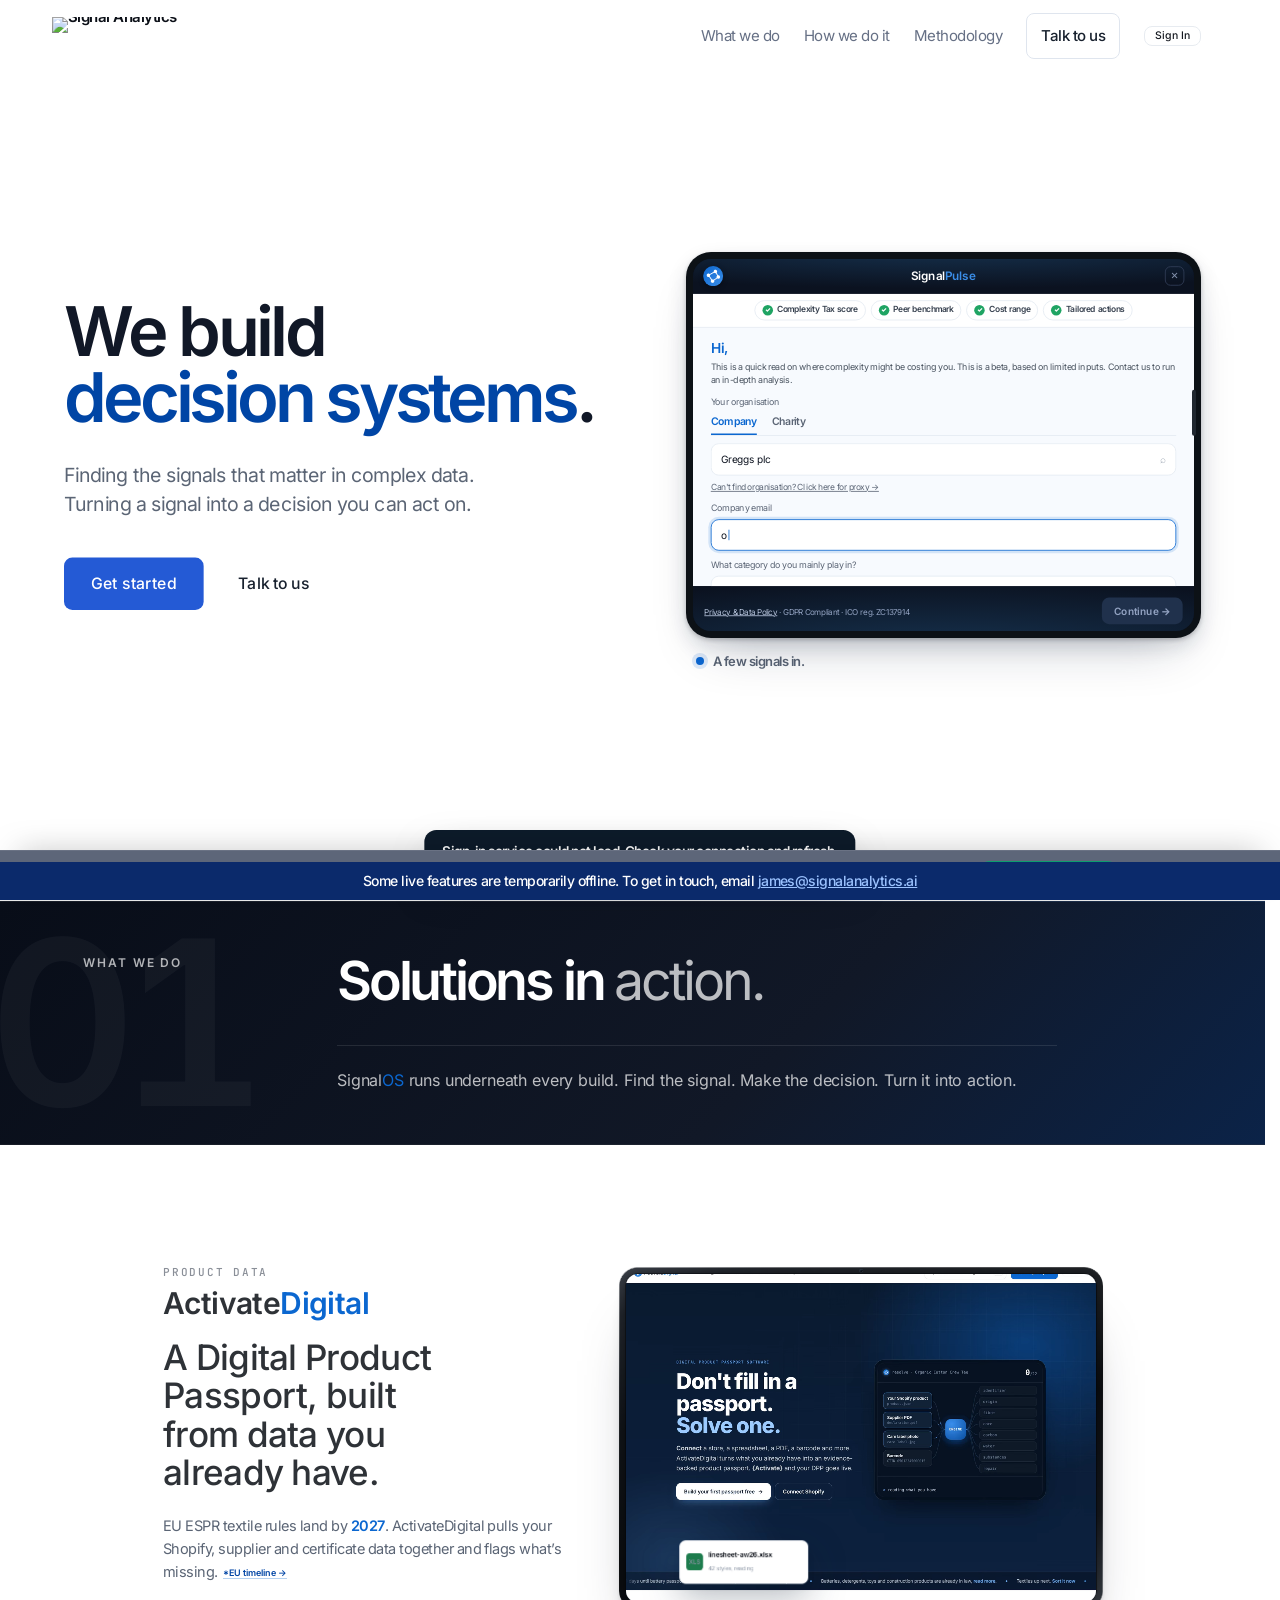
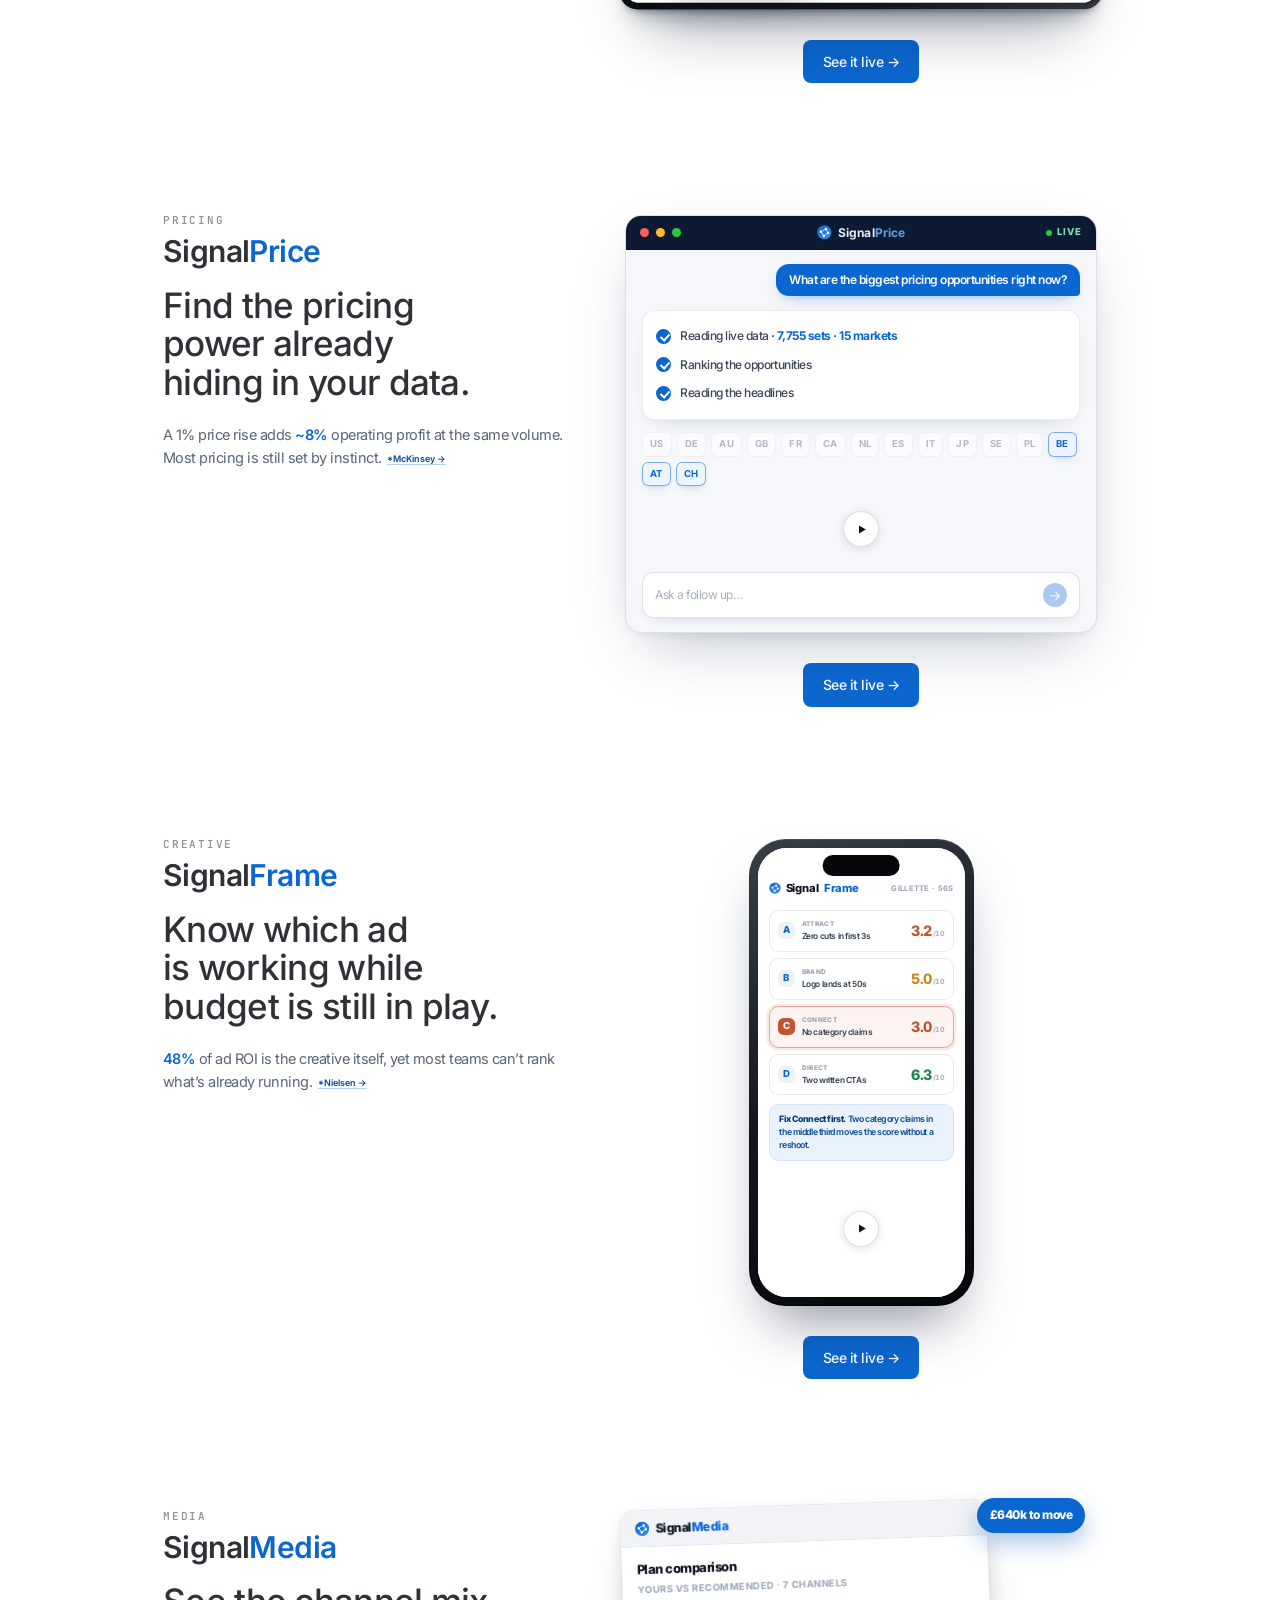
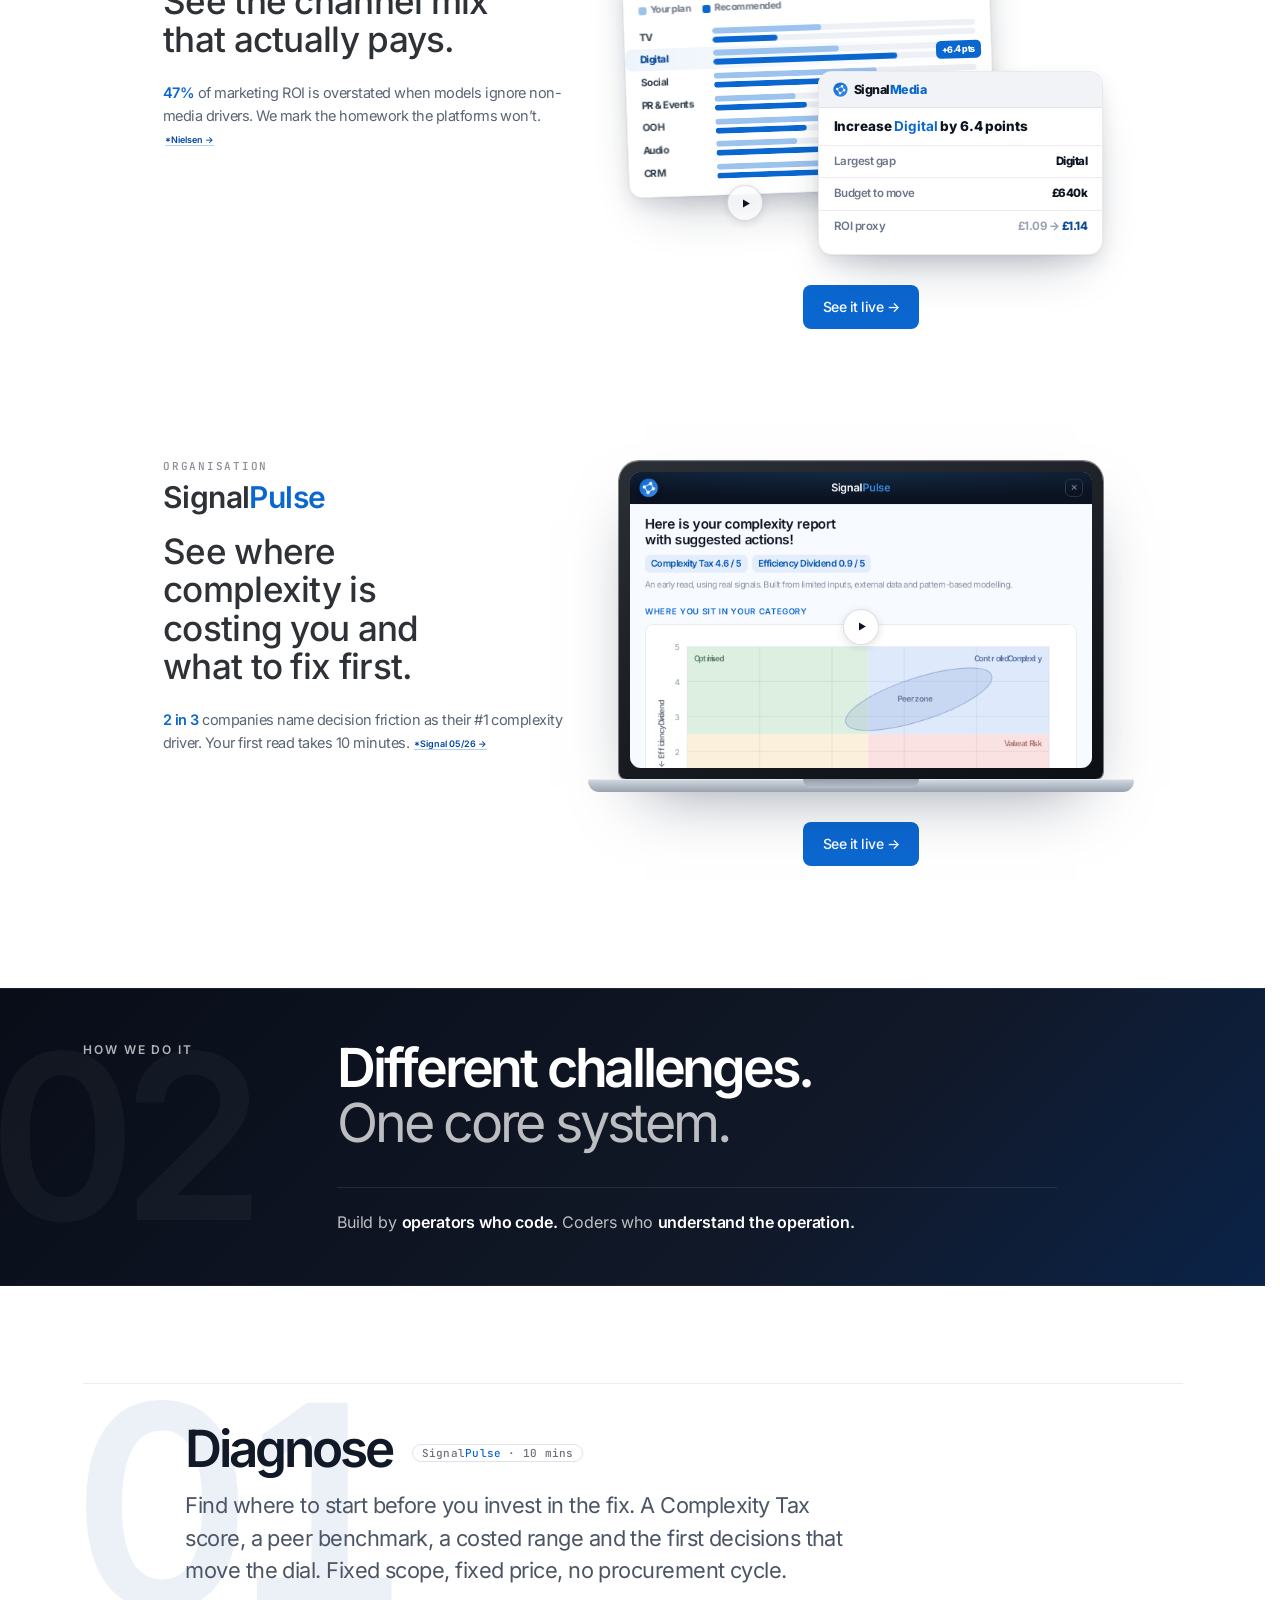
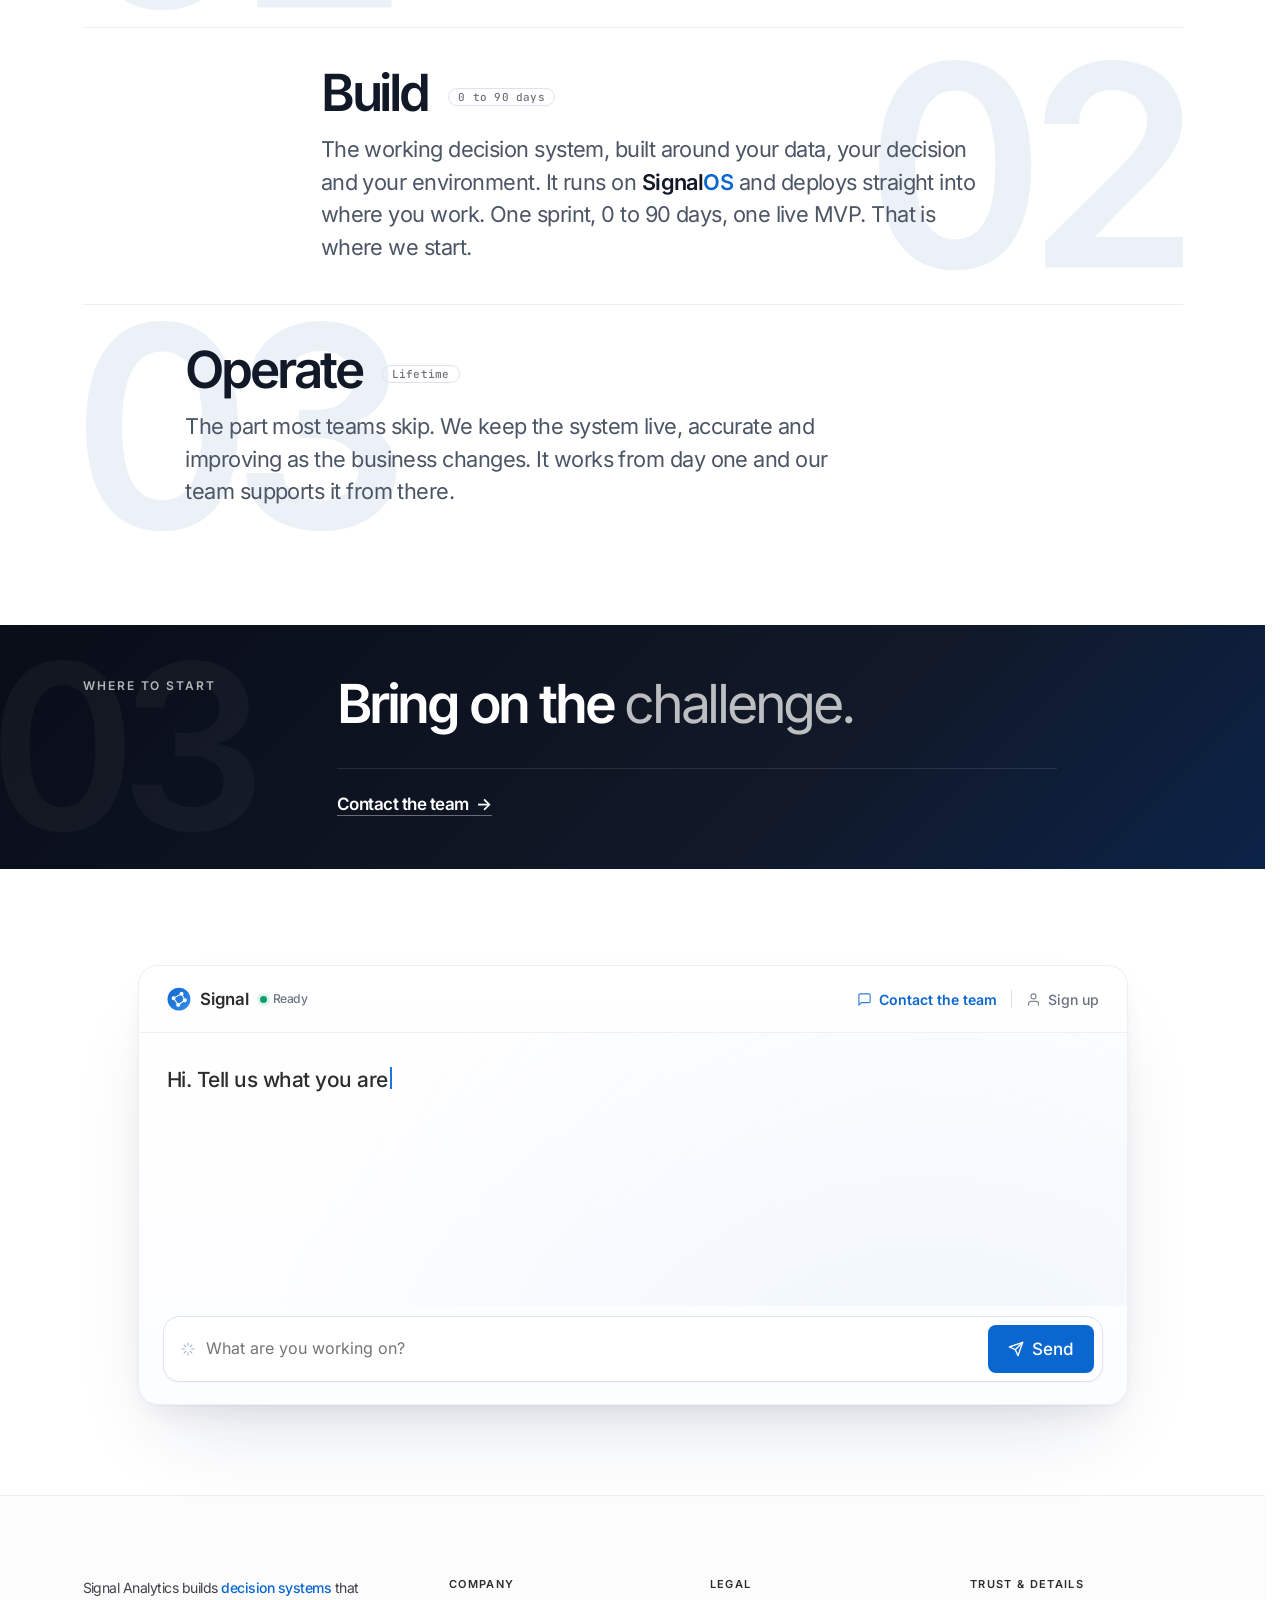
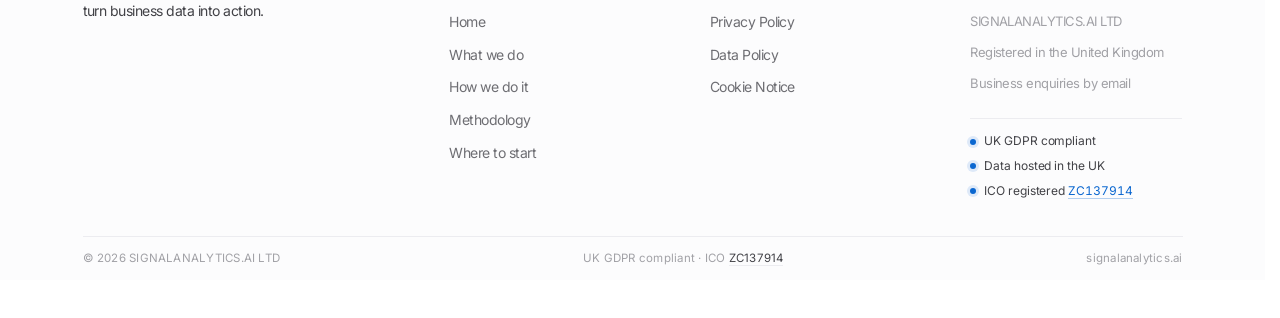
==== index.html @ 7b84bd15 "Signal Analytics site on GitHub Pages" ====
<!DOCTYPE html>
<html lang="en-GB">
<head>
<meta charset="UTF-8">
<meta name="viewport" content="width=device-width, initial-scale=1.0, viewport-fit=cover">
<title>Signal Analytics | Decision Systems for Business</title>

<link rel="icon" type="image/svg+xml" href="assets/signal-mark.svg">

<link rel="apple-touch-icon" sizes="180x180" href="[data-uri]">
<meta name="theme-color" content="#0B67D0">
<meta name="apple-mobile-web-app-title" content="Signal Analytics">
<meta name="application-name" content="Signal Analytics">

<script>
(function(){
  var GA_ID = 'G-EWP2RN378K';
  var CONSENT_KEY = 'sa_cookie_consent_v1';
  var loaded = false;

  window.dataLayer = window.dataLayer || [];
  window.gtag = window.gtag || function(){ window.dataLayer.push(arguments); };

  window.saLoadAnalytics = function(){
    if (loaded) return;
    loaded = true;

    var script = document.createElement('script');
    script.async = true;
    script.src = 'https://www.googletagmanager.com/gtag/js?id=' + GA_ID;
    document.head.appendChild(script);

    window.gtag('js', new Date());
    window.gtag('config', GA_ID);
  };

  window.saTrack = function(eventName, params) {
    try {
      if (localStorage.getItem(CONSENT_KEY) === 'accepted') {
        window.saLoadAnalytics();
        window.gtag('event', eventName, params || {});
      }
    } catch (e) {  }
  };

  try {
    if (localStorage.getItem(CONSENT_KEY) === 'accepted') {
      window.saLoadAnalytics();
    }
  } catch (e) {  }
})();
</script>

<link rel="preconnect" href="https://fonts.googleapis.com">
<link rel="preconnect" href="https://fonts.gstatic.com" crossorigin>

<link rel="stylesheet"
      href="https://fonts.googleapis.com/css2?family=Inter:wght@300..700&family=JetBrains+Mono:wght@400..700&display=swap">

<style>
/* Metric-matched stand-in for Inter. Values are the standard Inter-over-Arial
   overrides: they make Arial's box identical to Inter's, so the moment Inter
   arrives nothing on the page moves. Do not "tidy" these numbers. */
@font-face{
  font-family:'Inter Fallback';
  src:local('Arial'), local('Helvetica Neue'), local('Liberation Sans'), local('Arimo');
  ascent-override:90.20%;
  descent-override:22.48%;
  line-gap-override:0.00%;
  size-adjust:107.40%;
  font-display:swap;
}
:root{
  --cobalt-600:#0B67D0;
  --cobalt-500:#1E78DC;
  --cobalt-400:#3B8EE8;
  --cobalt-100:#D6E8FB;
  --cobalt-050:#EBF4FD;

  --teal-600:#0D9E6E;
  --teal-400:#3DBFA0;
  --teal-100:#D6F5ED;

  --ink:#2c2c2e;
  --ink-soft:#424247;
  --ink-faint:#6e6e73;
  --ink-subtle:#a1a1a6;

  --paper:#ffffff;
  --surface:#f4f8fd;
  --surface-warm:#fafafb;
  --rule:#ececf0;
  --rule-soft:#f0f0f3;

  --orange:#EC6730;
  --purple:#70175B;

  --sans:'Inter','Inter Fallback',Arial,Helvetica,sans-serif;

  --header-h:80px;
  --max:1240px;
  --max-body:960px;

  --pad:clamp(16px, 4.2vw, 40px);
  --section-y:clamp(56px, 9vw, 110px);

  /* On a textured page a token shadow was enough. On pure white the object
     IS the depth, so it has to be built properly.
     The old value could not work: `0 12px 28px -22px` is a 28px blur with
     -22px of spread, which cancels to ~6px of visible falloff, at 14% of a
     BLUE - so cards read as blue-edged rather than lifted.
     Replaced with a three-stop neutral: a contact shadow for the hairline
     of dark where the card meets the page, a near diffuse, and a far
     diffuse. rgba(15,30,55) is the same cool-neutral ink the device frames
     already cast, so page cards and product mocks now share one light. */
  --card-border:1px solid rgba(15,30,55,.08);
  --card-shadow:
    0 1px 2px rgba(15,30,55,.045),
    0 6px 14px -6px rgba(15,30,55,.075),
    0 24px 44px -20px rgba(15,30,55,.10);
  --card-radius:16px;

  --hero-blue:#0B67D0;
  --signal-blue:#0B67D0;
  --text-main:#2c2c2e;
  --text-secondary:#6e6e73;
  --border-soft:#ececf0;
  --border-mid:#d2d2d7;
  --fill-soft:#f5f5f7;
  --modal-backdrop:rgba(0, 0, 0, 0.56);
  --hero-sub:#6f7178;
  --hero-line:#dddddd;
  --teal-050:#EBF9F5;
}

.reveal{
  opacity:0;
  transform:translateY(8px);
  transition:opacity .42s ease-out, transform .42s cubic-bezier(.22,.8,.32,1);
  will-change:opacity, transform;
}
.reveal.reveal-on{
  opacity:1;
  transform:translateY(0);
}

@media(prefers-reduced-motion:reduce){
  .reveal{
    opacity:1;
    transform:none;
    transition:none;
  }
}

*{margin:0;padding:0;box-sizing:border-box;}
html{
  scroll-behavior:smooth;
  overflow-x:clip;
  -webkit-text-size-adjust:100%;
  text-size-adjust:100%;
}
body{
  background:var(--paper);
  color:var(--ink);
  font-family:var(--sans);
  font-weight:400;
  font-size:clamp(15px, 0.2rem + 2.4vw, 17px);
  line-height:1.55;
  letter-spacing:-0.011em;
  -webkit-font-smoothing:antialiased;
  -moz-osx-font-smoothing:grayscale;
  overflow-x:clip;
}
img{max-width:100%;display:block;}
a{color:inherit;text-decoration:none;}
button{font-family:inherit;border:none;cursor:pointer;}

a, button, [role="button"], summary, label, input, select, textarea {
  -webkit-tap-highlight-color: transparent;
}

.nav{
  position:fixed;top:0;left:0;right:0;z-index:100;

  background:rgba(255,255,255,.62);
  backdrop-filter:saturate(180%) blur(22px);
  -webkit-backdrop-filter:saturate(180%) blur(22px);
  border-bottom:1px solid rgba(0,0,0,0.04);
  transition:background .25s, box-shadow .25s, border-color .25s ease;
  transform:translateZ(0);
  -webkit-transform:translateZ(0);
  backface-visibility:hidden;
  -webkit-backface-visibility:hidden;
}
.nav.scrolled{

  background:rgba(255,255,255,.44);
  box-shadow:0 6px 24px rgba(0,0,0,.06), 0 1px 0 rgba(0,0,0,.04);
  top:0;
  left:auto;
  right:var(--pad);
  transform:translateY(0);
  width:max-content;
  max-width:calc(100% - 32px);
  border-radius:999px;
  border-bottom:none;
  border:1px solid rgba(255,255,255,0.6);
  backdrop-filter:saturate(180%) blur(28px);
  -webkit-backdrop-filter:saturate(180%) blur(28px);
  animation:navPillDrop .35s cubic-bezier(.22,.8,.36,1) both;
}
@keyframes searchShimmer {
  0%   { left: -30%; }
  100% { left: 100%; }
}
@keyframes navPillDrop {
  from {
    transform:translateY(-110%);
    opacity:0;
  }
  to {
    transform:translateY(0);
    opacity:1;
  }
}

.nav.nav-pill-leaving{
  animation:navPillRetreat .28s cubic-bezier(.55,0,.78,.4) both;
}
@keyframes navPillRetreat {
  from {
    transform:translateY(0);
    opacity:1;
  }
  to {
    transform:translateY(-110%);
    opacity:0;
  }
}
@media (max-width:900px){

  .nav.scrolled{
    top:0;
    left:0;
    right:0;
    transform:none;
    width:auto;
    max-width:none;
    border-radius:0;
    box-shadow:0 1px 0 rgba(0,0,0,.04);
  }
}
.nav.nav-hidden{
  transform:translateY(-100%);
}
.nav-inner{
  max-width:var(--max);margin:0 auto;
  padding:0 var(--pad);
  height:var(--header-h);
  display:flex;justify-content:space-between;align-items:center;
  transition:height .25s;
}
.nav.scrolled .nav-inner{
  height:27px;
  padding:0 9px 0 8px;
  max-width:none;
  gap:9px;
}

.nav-label-full{display:inline;}
.nav-label-short{display:none;}
.nav.scrolled .nav-link .nav-label-full{display:none;}
.nav.scrolled .nav-link .nav-label-short{display:inline;}

.brand-logo-full{
  display:block !important;
}
.brand-logo-icon{
  display:none !important;
  height:36px;
  width:36px;
  max-width:none;
  margin-left:0;
  border-radius:50%;
  transition:height .25s, width .25s;
}
.nav.scrolled .brand-logo-full{
  display:none !important;
}
.nav.scrolled .brand-logo-icon{
  display:block !important;
  height:20px;
  width:20px;
}
.nav.scrolled .brand{
  flex:0 0 auto;
}
.nav.scrolled .nav-right{
  flex:0 0 auto;
  gap:8px;
}
.nav.scrolled .nav-link{
  font-size:10.5px;
}
.nav.scrolled .nav-cta{
  padding:4px 9px;
  font-size:10.5px;
}

body{padding-top:var(--header-h);}
.brand{
  display:flex;
  align-items:center;
  line-height:0;
  transition:opacity .2s;
  min-width:0;
  flex:1;
}
.brand:hover{opacity:.8;}
.brand-logo{
  display:block;
  height:35px;
  width:auto;
  max-width:220px;
  object-fit:contain;
  margin-left:-13px;
  transition:height .25s;
}
.nav-right{
  display:flex;
  align-items:center;
  gap:20px;
  flex-shrink:0;
}
.nav-link{
  font-size:12px;font-weight:400;
  letter-spacing:.02em;
  color:var(--ink-faint);
  transition:color .2s;
}
.nav-link:hover{color:var(--cobalt-600);}
.nav-cta{
  padding:8px 16px;
  background:var(--cobalt-600);color:#fff;
  font-size:12px;font-weight:500;letter-spacing:.01em;
  border-radius:100px;
  transition:background .2s, transform .2s;
}
.nav-cta:hover{background:#0854b1;transform:translateY(-1px);}

.nav-burger{
  display:none;
  align-items:center;
  justify-content:center;
  width:40px;
  height:40px;
  margin-left:4px;
  background:transparent;
  border:none;
  padding:0;
  cursor:pointer;
  border-radius:8px;
  transition:background .2s;
}
.nav-burger:hover{background:rgba(11,103,208,0.06);}
.nav-burger-line{
  display:block;
  position:absolute;
  width:22px;
  height:2px;
  background:var(--cobalt-600);
  border-radius:2px;
  transition:transform .3s ease, opacity .2s ease, top .3s ease;
}
.nav-burger-line:nth-child(1){top:calc(50% - 7px);}
.nav-burger-line:nth-child(2){top:50%;transform:translateY(-50%);}
.nav-burger-line:nth-child(3){top:calc(50% + 5px);}
.nav-burger{position:relative;}

.nav-burger.is-open .nav-burger-line:nth-child(1){
  top:50%;
  transform:translateY(-50%) rotate(45deg);
}
.nav-burger.is-open .nav-burger-line:nth-child(2){
  opacity:0;
}
.nav-burger.is-open .nav-burger-line:nth-child(3){
  top:50%;
  transform:translateY(-50%) rotate(-45deg);
}

.nav-mobile-panel{
  display:none;
  position:absolute;
  top:100%;
  left:0;
  right:0;
  padding:8px var(--pad) 20px;
  background:#ffffff;
  border-bottom:1px solid rgba(0,0,0,0.06);
  flex-direction:column;
  gap:4px;
  max-height:calc(100dvh - var(--header-h));
  overflow-y:auto;
  opacity:0;
  transform:translateY(-8px);
  pointer-events:none;
  transition:opacity .25s ease, transform .25s ease;
}
.nav-mobile-panel.is-open{
  opacity:1;
  transform:translateY(0);
  pointer-events:auto;
}
.nav-mobile-link{
  display:block;
  padding:14px 8px;
  font-size:17px;
  font-weight:500;
  color:var(--ink);
  border-bottom:1px solid rgba(0,0,0,0.05);
  letter-spacing:-0.005em;
}
.nav-mobile-link:last-of-type{border-bottom:none;}
.nav-mobile-cta{
  margin-top:16px;
  display:flex;
  align-items:center;
  justify-content:center;
  gap:8px;
  padding:14px 20px;
  background:var(--cobalt-600);
  color:#fff;
  font-size:16px;
  font-weight:500;
  border-radius:100px;
  transition:background .2s;
}
.nav-mobile-cta:hover{background:#0854b1;}
.nav-mobile-cta .arrow{
  transition:transform .2s;
}
.nav-mobile-cta:hover .arrow{transform:translateX(2px);}

@media(max-width:700px){
  .nav-link{display:none;}
  .nav-burger{display:flex;}
  .nav-mobile-panel{display:flex;}

  .nav-cta{display:none;}
  .nav-right{gap:0;}
  .brand-logo{
    height:31px;
    max-width:min(264px, 78vw);

    transform:translateX(-10%);
  }
}
@media(max-width:380px){
  .brand-logo{
    height:29px;
    max-width:min(242px, 82vw);
    transform:translateX(-10%);
  }
}

h2.section{

  font-size:clamp(22px, 5.5vw, 30px);
  line-height:1.28;
  letter-spacing:-0.016em;
  font-weight:500;
  color:var(--ink-soft);
  margin-bottom:20px;
}
.section-eyebrow{
  font-size:11px;
  font-weight:600;
  letter-spacing:.22em;
  text-transform:uppercase;
  color:var(--cobalt-600);
  margin-bottom:12px;
  display:block;
}
.section-eyebrow .num{
  color:var(--ink-faint);
  margin-right:8px;
  font-weight:500;
}
@media (max-width:600px){
  .section-eyebrow{
    font-size:12.5px;
    margin-bottom:14px;
    letter-spacing:.2em;
  }
  .section-eyebrow .num{
    margin-right:10px;
  }
}
h2.section .hook{
  color:var(--cobalt-600);
  font-weight:650;
  display:block;
  margin-bottom:14px;
  line-height:1.04;
  letter-spacing:-0.035em;
  font-size:clamp(32px, 5vw, 56px);
}
h3.sub{
  font-size:clamp(20px,1.9vw,26px);
  line-height:1.15;
  letter-spacing:-0.015em;
  font-weight:600;
  color:var(--ink);
  margin-bottom:10px;
}
.eyebrow{
  font-size:11px;
  font-weight:600;
  letter-spacing:.14em;
  text-transform:uppercase;
  color:var(--cobalt-600);
  background:var(--cobalt-050);
  display:inline-block;
  padding:8px 16px;
  border-radius:100px;
  margin-bottom:20px;
}
.eyebrow.teal{
  color:var(--teal-600);
  background:#EBF9F5;
}
.eyebrow.orange{
  color:var(--orange);
  background:#FDF1EC;
}
.eyebrow.purple{
  color:var(--purple);
  background:#F4EEFB;
}
.eyebrow.muted{
  color:var(--ink-faint);
  background:var(--surface);
}

p.lede{
  font-size:clamp(15px, 0.35rem + 2.1vw, 19px);
  line-height:1.5;
  color:var(--ink-soft);
  font-weight:400;
  letter-spacing:-0.008em;
}
p{
  font-size:clamp(14px, 0.3rem + 2vw, 16px);
  line-height:1.6;
  color:var(--ink-soft);
}
p.soft{color:var(--ink-faint);}

.tab-rail{

  max-width:var(--max-body);
  margin:clamp(20px, 3vh, 32px) auto 0;
  display:grid;

  grid-template-columns:minmax(180px, 220px) 1fr;
  gap:clamp(18px, 2.4vw, 32px);
  align-items:start;
}
.tab-rail-buttons{
  display:flex;
  flex-direction:column;
  gap:4px;
  position:sticky;

  top:calc(var(--header-h, 80px) + 16px);
}
.tab-rail-btn{

  appearance:none;
  background:transparent;
  border:0;
  cursor:pointer;
  text-align:left;
  font:inherit;
  color:var(--ink-soft);

  display:flex;
  flex-direction:column;
  gap:2px;
  padding:11px 12px 11px 14px;
  margin-left:-17px;
  border-left:3px solid transparent;
  border-radius:0 6px 6px 0;
  transition:background .12s ease, color .12s ease, border-color .12s ease;
}
.tab-rail-btn:hover{
  background:var(--surface);
  color:var(--ink);
}
.tab-rail-btn.is-active{
  background:var(--cobalt-050);
  color:var(--ink);
  border-left-color:var(--cobalt-600);
}

.tab-rail-btn-row{
  display:flex;
  align-items:baseline;
  gap:10px;
}
.tab-rail-btn-num{
  font-size:11px;
  font-weight:600;
  letter-spacing:0.12em;
  color:var(--ink-faint);
  font-variant-numeric:tabular-nums;
  flex-shrink:0;
}
.tab-rail-btn.is-active .tab-rail-btn-num{
  color:var(--cobalt-600);
}
.tab-rail-btn-label{
  font-size:15px;
  font-weight:600;
  letter-spacing:-0.01em;
  line-height:1.25;
}

.tab-rail-btn-meta{
  font-size:11.5px;
  font-weight:500;
  color:var(--ink-faint);
  letter-spacing:-0.005em;

  padding-left:0;
  margin-top:1px;
}
.tab-rail-btn.is-active .tab-rail-btn-meta{
  color:var(--ink-soft);
}

.tab-rail-btn-row + .tab-rail-btn-meta{
  padding-left:calc(11px + 10px);
}

.tab-rail-panels{
  position:relative;
  min-height:300px;
}
.tab-rail-panel{
  display:none;

  animation:tab-rail-panel-in .18s ease-out;
}
.tab-rail-panel.is-active{
  display:block;
}
@keyframes tab-rail-panel-in{
  from{opacity:0; transform:translateY(2px);}
  to{opacity:1; transform:none;}
}

@media (max-width:760px){
  .tab-rail{
    grid-template-columns:1fr;
    gap:14px;
  }
  .tab-rail-buttons{
    position:static;
    flex-direction:row;
    gap:2px;
    overflow-x:auto;

    scrollbar-width:none;

    margin-left:calc(-1 * var(--pad));
    margin-right:calc(-1 * var(--pad));
    padding-left:var(--pad);
    padding-right:var(--pad);
    border-bottom:1px solid var(--rule);
  }
  .tab-rail-buttons::-webkit-scrollbar{display:none;}
  .tab-rail-btn{
    flex-shrink:0;
    flex-direction:row;
    align-items:center;
    gap:8px;
    padding:10px 14px;
    border-left:0;
    border-bottom:2px solid transparent;
    border-radius:0;
    margin-bottom:-1px;
  }
  .tab-rail-btn.is-active{
    background:transparent;
    border-left-color:transparent;
    border-bottom-color:var(--cobalt-600);
  }

  .tab-rail-btn-meta{display:none;}
  .tab-rail-btn-row + .tab-rail-btn-meta{display:none;}
  .tab-rail-btn-label{font-size:13.5px;}
}

@media print{
  .tab-rail-buttons{display:none;}
  .tab-rail-panel{display:block !important; animation:none;}
  .tab-rail{grid-template-columns:1fr;}
}

.tab-rail.exp4{
  display:flex;
  flex-direction:column;
  gap:0;
  max-width:calc(var(--max-body) * 0.85);
  margin:clamp(20px, 3vh, 32px) auto 0;
  background:var(--paper);
  border:1px solid var(--rule);
  border-radius:18px;
  box-shadow:0 1px 2px rgba(0,0,0,0.04);
}

.tab-rail.exp4 .tab-rail-buttons{
  display:block;
  flex-direction:initial;
  position:static;
  top:auto;
  gap:0;

  width:100%;
  padding:20px 22px;
  margin:0;
  background:#FBFBFC;
  border:0;
  border-bottom:1px solid var(--rule);
  border-radius:18px 18px 0 0;
  overflow:visible;
  scrollbar-width:auto;
  position:relative;
}
.tab-rail.exp4 .tab-rail-buttons::-webkit-scrollbar{display:none;}

.tab-rail.exp4 .tab-rail-buttons::before{
  content:none;
}

.tab-rail.exp4 .tab-rail-btn-track{
  position:relative;
  display:grid;
  grid-auto-flow:column;
  grid-auto-columns:1fr;
  width:100%;
  height:46px;

  background:
    radial-gradient(140% 90% at 50% 0%, rgba(255,255,255,0.08) 0%, rgba(255,255,255,0) 60%),
    linear-gradient(180deg, #8E8F8C 0%, #7C7D7B 100%);
  border:0;

  border-radius:12px;

  box-shadow:
    inset 0 1px 2px rgba(0,0,0,0.25),
    inset 0 -1px 0 rgba(255,255,255,0.08),
    0 1px 0 rgba(255,255,255,0.6),
    0 2px 6px rgba(0,0,0,0.04);
  padding:4px;
  z-index:1;
}

.tab-rail.exp4 .tab-rail-btn-track::before{
  content:"";
  position:absolute;
  inset:0;
  border-radius:inherit;
  pointer-events:none;
  z-index:0;
  opacity:0.5;
  mix-blend-mode:overlay;

  background-image:
    url("data:image/svg+xml;utf8,<svg xmlns='http://www.w3.org/2000/svg' width='4' height='4'><path d='M0 0L4 4M-1 3L1 5M3 -1L5 1' stroke='rgba(255,255,255,0.15)' stroke-width='0.5'/><path d='M0 4L4 0M-1 1L1 -1M3 5L5 3' stroke='rgba(0,0,0,0.12)' stroke-width='0.5'/></svg>"),
    url("data:image/svg+xml;utf8,<svg xmlns='http://www.w3.org/2000/svg' width='80' height='80'><filter id='n'><feTurbulence type='fractalNoise' baseFrequency='1.2' numOctaves='2' stitchTiles='stitch'/><feColorMatrix values='0 0 0 0 1  0 0 0 0 1  0 0 0 0 1  0 0 0 0.45 0'/></filter><rect width='100%' height='100%' filter='url(%23n)'/></svg>");
  background-size:4px 4px, 80px 80px;
}

.tab-rail.exp4 .tab-rail-btn{
  appearance:none;
  background:transparent;
  border:0;
  border-left:0;
  border-radius:9px;

  color:rgba(255,255,255,0.78);
  cursor:pointer;
  padding:0 10px;
  margin:0;
  font:inherit;
  text-align:center;
  transition:color .2s ease;
  display:flex;
  flex-direction:row;
  align-items:center;
  justify-content:center;
  gap:0;
  position:relative;
  z-index:2;
  min-width:0;
  height:100%;
  width:100%;
  margin-left:0;

  text-shadow:0 1px 0 rgba(0,0,0,0.22);
}
.tab-rail.exp4 .tab-rail-btn:hover{
  background:transparent;
  color:rgba(255,255,255,0.95);
}
.tab-rail.exp4 .tab-rail-btn.is-active{
  background:transparent;

  color:#2c2c2e;

  text-shadow:0 1px 0 rgba(255,255,255,0.4);
  border-left-color:transparent;
  box-shadow:none;
}
.tab-rail.exp4 .tab-rail-btn-row{
  display:flex;
  align-items:baseline;
  justify-content:center;
  gap:0;
}
.tab-rail.exp4 .tab-rail-btn-num{display:none;}
.tab-rail.exp4 .tab-rail-btn-meta{display:none;}
.tab-rail.exp4 .tab-rail-btn-row + .tab-rail-btn-meta{display:none;}
.tab-rail.exp4 .tab-rail-btn-label{
  font-size:13px;
  font-weight:600;
  letter-spacing:0.005em;
  line-height:1;
}

.tab-rail.exp4 .tab-rail-btn::before{
  content:"";
  position:absolute;
  left:-1px;
  top:11px;
  bottom:11px;
  width:1px;
  background:rgba(255,255,255,0.1);
  pointer-events:none;
  transition:opacity .2s ease;
}
.tab-rail.exp4 .tab-rail-btn:first-child::before{display:none;}
.tab-rail.exp4 .tab-rail-btn.is-active::before,
.tab-rail.exp4 .tab-rail-btn.is-after-active::before{opacity:0;}

.tab-rail.exp4 .tab-rail-fader-fill{
  position:absolute;
  top:4px;
  bottom:4px;
  left:0;
  width:0;

  background:
    radial-gradient(85% 110% at 50% 20%, #FFFFFF 0%, #F4F4F5 70%, #E8E8EA 100%);
  border:0;
  border-radius:9px;
  z-index:1;
  pointer-events:none;
  transition:left .35s cubic-bezier(.4,.0,.2,1), width .35s cubic-bezier(.4,.0,.2,1);
  box-shadow:
    inset 0 1px 0 rgba(255,255,255,0.7),
    inset 0 -1px 1px rgba(0,0,0,0.06),
    0 1px 1px rgba(0,0,0,0.18),
    0 3px 6px rgba(0,0,0,0.16),
    0 8px 14px rgba(0,0,0,0.12);
}

.tab-rail.exp4 .tab-rail-fader-fill::before{
  content:"";
  position:absolute;
  inset:0;
  border-radius:inherit;
  pointer-events:none;
  opacity:0.4;
  mix-blend-mode:multiply;
  background-image:
    url("data:image/svg+xml;utf8,<svg xmlns='http://www.w3.org/2000/svg' width='4' height='4'><path d='M0 0L4 4M-1 3L1 5M3 -1L5 1' stroke='rgba(0,0,0,0.08)' stroke-width='0.5'/><path d='M0 4L4 0M-1 1L1 -1M3 5L5 3' stroke='rgba(0,0,0,0.05)' stroke-width='0.5'/></svg>"),
    url("data:image/svg+xml;utf8,<svg xmlns='http://www.w3.org/2000/svg' width='80' height='80'><filter id='n'><feTurbulence type='fractalNoise' baseFrequency='1.4' numOctaves='2' stitchTiles='stitch'/><feColorMatrix values='0 0 0 0 0  0 0 0 0 0  0 0 0 0 0  0 0 0 0.3 0'/></filter><rect width='100%' height='100%' filter='url(%23n)'/></svg>");
  background-size:4px 4px, 80px 80px;
}

.tab-rail.exp4 .tab-rail-fader{display:none;}
.tab-rail.exp4 .tab-rail-fader-handle{display:none;}
.tab-rail.exp4 .tab-rail-fader-tick{display:none;}

.tab-rail.exp4 .tab-rail-panels{
  position:relative;
  margin-top:0;
  min-height:0;
  width:100%;
}
.tab-rail.exp4 .tab-rail-panel{
  display:none;
  width:100%;
}
.tab-rail.exp4 .tab-rail-panel.is-active{
  display:block;
  padding:clamp(22px, 2.8vw, 32px);
}

.tab-rail.exp4 #panel-problem-data,
.tab-rail.exp4 #panel-problem-tech,
.tab-rail.exp4 #panel-problem-process,
.tab-rail.exp4 #panel-problem-people,
.tab-rail.exp4 [id^="panel-work-"]{
  background:transparent;
  border:0;
  border-radius:0;
}
.tab-rail.exp4 .fix-panel{
  background:transparent;
  border:0;
  border-radius:0;
  padding:0;
}
.tab-rail.exp4 .deck-panel{
  background:transparent;
  border:0;
  padding:0;
  margin:0;
}
.tab-rail.exp4 .problem-panel-head{margin-bottom:16px;}
.tab-rail.exp4 .work-panel-head{margin-bottom:18px;}

@media (max-width:760px){
  .tab-rail.exp4{
    max-width:100%;
    border-radius:14px;
    gap:0;
  }
  .tab-rail.exp4 .tab-rail-buttons{
    margin-left:0;
    margin-right:0;
    padding:14px 14px;
    border:0;
    border-bottom:1px solid var(--rule);
    border-radius:14px 14px 0 0;
    background:#FBFBFC;
    overflow:visible;
    display:block;
    position:static;
  }
  .tab-rail.exp4 .tab-rail-btn-track{
    height:40px;
  }
  .tab-rail.exp4 .tab-rail-btn{
    flex-direction:row;
    align-items:center;
    gap:0;
    padding:0 4px;
    border-left:0;
    border-bottom:0;
    border-radius:8px;
    margin-bottom:0;
    margin-left:0;
  }
  .tab-rail.exp4 .tab-rail-btn.is-active{
    background:transparent;
    border-left-color:transparent;
    border-bottom-color:transparent;
    box-shadow:none;
  }
  .tab-rail.exp4 .tab-rail-btn-label{font-size:12px;}
}

@media print{
  .tab-rail.exp4 .tab-rail-buttons{display:none;}
  .tab-rail.exp4 .tab-rail-panel{display:block !important; animation:none;}
}

.problem-panel-title{
  font-size:clamp(20px, 2vw, 26px);
  line-height:1.2;
  font-weight:650;
  color:var(--ink);
  letter-spacing:-0.018em;
  margin-bottom:8px;
}
.problem-panel-sub{
  font-size:15px;
  line-height:1.5;
  color:var(--ink-soft);
  margin-bottom:18px;
}

.fix-panel{
  background:var(--paper);
  border:1px solid var(--rule);
  border-radius:14px;
  padding:clamp(22px, 2.6vw, 32px);
}
.fix-panel-title{
  font-size:clamp(22px, 2.2vw, 28px);
  line-height:1.2;
  font-weight:650;
  color:var(--ink);
  letter-spacing:-0.02em;
  margin:0 0 12px 0;
}
.fix-panel-tagline{
  font-size:15.5px;
  line-height:1.55;
  color:var(--ink-soft);
  margin:0 0 22px 0;
}
.fix-panel-output{
  display:flex;
  flex-direction:column;
  gap:6px;
  padding:16px 18px;
  background:var(--cobalt-050);
  border-left:3px solid var(--cobalt-600);
  border-radius:0 8px 8px 0;
}
.fix-panel-output-label{
  font-size:10px;
  font-weight:700;
  letter-spacing:0.18em;
  text-transform:uppercase;
  color:var(--cobalt-600);
}
.fix-panel-output-value{
  font-size:15px;
  font-weight:500;
  color:var(--ink);
  line-height:1.4;
}

.work-panel-title{
  font-size:clamp(20px, 2vw, 26px);
  line-height:1.2;
  font-weight:650;
  color:var(--ink);
  letter-spacing:-0.018em;
  margin-bottom:8px;
}
.work-panel-sub{
  font-size:15px;
  line-height:1.5;
  color:var(--ink-soft);
  margin-bottom:24px;
}

section.s{padding:var(--section-y) 0; position:relative;}
section.s .wrap{max-width:var(--max);margin:0 auto;padding:0 var(--pad);}

section.s .wrap > .section-eyebrow,
section.s .wrap > h2.section,
section.s .wrap > p.lede,
section.s .wrap > .cta-row,
section.s .wrap > .cta-panels{
  max-width:var(--max-body);
  margin-left:auto;
  margin-right:auto;
}

section.s.vp{
  min-height:clamp(560px, 100svh, 820px);
  display:flex;
  flex-direction:column;
  justify-content:center;
}
section.s.vp .wrap{
  width:100%;
}
@media(max-width:900px){
  section.s.vp{
    min-height:auto;
    display:block;
    padding:clamp(36px, 7vw, 72px) 0;
  }
}
section.s.surface{background:var(--surface);}
section.s.dark{background:var(--ink);color:#fff;}
section.s.dark h2, section.s.dark h3{color:#fff;}
section.s.dark p{color:rgba(255,255,255,.75);}

.hero-section{

  height:calc(100dvh - var(--header-h));
  min-height:540px;
  position:relative;
  overflow:hidden;
  display:flex;
  flex-direction:column;
  width:100%;
  max-width:100%;
}
.hero-wrap{
  max-width:var(--max);
  margin:0 auto;

  padding:clamp(12px,2vh,24px) var(--pad);
  position:relative;
  z-index:2;

  display:flex;
  flex-direction:column;
  justify-content:center;

  flex:1 1 0;
  width:100%;
  min-width:0;
  min-height:0;
  overflow:hidden;
}
@media(max-width:900px){
  .hero-section{
    height:calc(100dvh - var(--header-h));
    min-height:calc(100dvh - var(--header-h));
  }
  .hero-wrap{
    padding:clamp(16px,2.5vh,32px) var(--pad);
  }
}

.hero-text{
  position:relative;z-index:2;
  display:flex;flex-direction:column;
  justify-content:center;
  min-width:0;

  max-width:min(100%, 1080px);

  margin:auto 0;
  width:100%;

  transform:translateY(-5vh);

  animation: hero-fade-in 700ms cubic-bezier(0.16, 1, 0.3, 1) both;
}

.moat-mobile-break{ display:none; }
@media(max-width:640px){
  .moat-mobile-break{ display:inline; }
}
@keyframes hero-fade-in {
  from { opacity: 0; }
  to   { opacity: 1; }
}
@media (prefers-reduced-motion: reduce) {
  .hero-text { animation: none; }
}

h1.hero{
  font-size:clamp(28px, min(6.5vw, 7.5vh), 76px);
  line-height:1.05;
  letter-spacing:-0.032em;
  font-weight:600;
  color:var(--ink);
  min-width:0;
  max-width:100%;
  text-wrap:balance;
  overflow-wrap:break-word;
}
.hero-question{
  margin-bottom:clamp(16px,2.5vh,28px);
}
.hero-sub{
  font-size:clamp(14px, min(1.5vw, 2.2vh), 20px);
  line-height:1.55;
  color:var(--ink-soft);
  font-weight:400;
  letter-spacing:-0.005em;
  margin-bottom:clamp(20px,3.5vh,36px);
  min-width:0;
  max-width:min(560px, 100%);
  overflow-wrap:break-word;
  word-break:break-word;
}
.hero-sub strong{color:var(--ink);font-weight:500;}
.hero-sub-2{
  color:var(--ink);
  font-weight:500;
}

.hero-cta-row{
  display:flex;align-items:center;gap:clamp(12px, 3vw, 24px);flex-wrap:wrap;
  min-width:0;
  max-width:100%;
}
.btn-primary{
  display:inline-flex;align-items:center;justify-content:center;gap:10px;
  padding:clamp(13px,1.8vh,16px) clamp(22px,3vw,28px);
  background:var(--cobalt-600);color:#fff;
  font-size:clamp(14px,1.4vh,15px);font-weight:500;letter-spacing:.005em;
  border-radius:100px;
  transition:background .2s, transform .15s, box-shadow .2s;
  box-shadow:0 4px 16px -4px rgba(11,103,208,.35);
  min-width:0;
  max-width:100%;
  white-space:normal;
  text-align:center;
}
.btn-primary:hover{
  background:#0854b1;
  transform:translateY(-1px);
  box-shadow:0 6px 20px -4px rgba(11,103,208,.45);
}
.btn-primary .arrow{transition:transform .2s;}
.btn-primary:hover .arrow{transform:translateX(3px);}

.btn-secondary{
  font-size:14px;font-weight:500;
  color:var(--ink-faint);
  letter-spacing:.01em;
  border-bottom:1px solid transparent;
  padding:4px 0;
  transition:color .2s, border-color .2s;
  min-width:0;
  max-width:100%;
  text-align:left;
}
.btn-secondary:hover{
  color:var(--cobalt-600);
  border-bottom-color:var(--cobalt-600);
}

.hero-canvas-wrap{
  position:relative;
  width:100%;
  max-width:100%;
  height:100%;
  min-height:0;
  min-width:0;
  display:flex;align-items:center;justify-content:center;
  overflow:hidden;
}

@media(max-width:900px){
  .hero-canvas-wrap{
    display:none !important;
  }
}
.hero-canvas-wrap canvas{
  display:block;
  width:100%;height:100%;
}

.hero-canvas-wrap-mobile{
  display:none;
}
.hero-canvas-wrap-mobile canvas{
  display:block;
}
@media(max-width:900px){
  .hero-canvas-wrap-mobile{
    display:flex;
    align-items:center;
    justify-content:center;
    width:100%;
    margin-top:clamp(24px, 4vh, 40px);
  }
  .hero-canvas-wrap-mobile canvas{
    width:140px;
    height:140px;
  }
}

.bill-cost{

  font-size:clamp(36.75px, min(7.35vw, 11.55vh), 126px);
  line-height:1.04;
  letter-spacing:-0.032em;
  font-weight:600;
  color:var(--ink);
  margin-bottom:clamp(24px, 3.6vh, 44px);
  text-wrap:balance;
  max-width:100%;
}
.bill-cost .num{
  color:var(--cobalt-600);
  font-weight:700;
  font-variant-numeric:tabular-nums;
  font-feature-settings:'tnum';
  display:inline-block;
}
.bill-cost .num.in{

}
.bill-cost .of{ color:var(--ink-faint); font-weight:400; font-size:0.78em; }

.bill-cost-line2{
  display:block;
  margin-top:clamp(8px, 1.4vh, 18px);
  font-size:0.62em;
  font-weight:500;
  color:var(--ink);
  letter-spacing:-0.02em;
  line-height:1.15;
}
.bill-cost-star{
  font-size:0.5em;
  vertical-align:0.45em;
  color:var(--cobalt-400);
  font-weight:600;
  letter-spacing:0;
  margin-left:0.04em;
}
@media(prefers-reduced-motion:reduce){
  .bill-cost-line2{
    opacity:1;
    transform:none;
    transition:none;
  }
}

.bill-btn{
  display:inline-flex;
  align-items:center;
  justify-content:center;
  gap:10px;
  padding:clamp(13px, 1.8vh, 16px) clamp(22px, 3vw, 30px);

  min-height:44px;
  background:var(--cobalt-600);
  color:#fff;
  font-size:clamp(14px, 1.4vh, 15px);
  font-weight:500;
  letter-spacing:.005em;
  border-radius:100px;
  transition:background .2s, transform .15s, box-shadow .2s;
  box-shadow:0 4px 16px -4px rgba(11,103,208,.35);
  white-space:nowrap;
}
.bill-btn:hover{
  background:#0854b1;
  transform:translateY(-1px);
  box-shadow:0 6px 20px -4px rgba(11,103,208,.45);
}
.bill-btn .arrow{ transition:transform .2s; }
.bill-btn:hover .arrow{ transform:translateX(3px); }

.bill-cta-sub{
  font-size:clamp(12px, 1.25vh, 13.5px);
  color:var(--ink-faint);
  line-height:1.5;
  margin:0;
  letter-spacing:-0.002em;
}

.bill-close{
  margin-top:0;
  margin-bottom:clamp(28px, 4.2vh, 48px);
  font-size:clamp(18.9px, min(1.9425vw, 2.73vh), 25.2px);
  line-height:1.28;
  font-weight:650;
  letter-spacing:-0.018em;
  color:var(--ink);
  max-width:min(620px, 100%);
}
.bill-close .firm{ color:var(--cobalt-600); font-weight:650; }
.bill-close .disc{ color:var(--cobalt-600); font-weight:650; }

.bill-body-architecture{
  font-size:clamp(17px, min(1.7vw, 2.35vh), 24px);
  line-height:1.38;
  color:rgba(66,66,71,.9);
  max-width:min(650px, 100%);
  margin-top:0;
  margin-bottom:clamp(10px, 1.4vh, 16px);
  letter-spacing:-0.016em;
  font-weight:500;
}
.bill-body-architecture .line{
  display:block;
}
.signal-index-blue{
  color:var(--cobalt-600);
  font-weight:650;
}

.bill-action-col{
  display:flex;
  flex-direction:column;
  align-items:flex-start;
  gap:10px;
  min-width:0;
  width:100%;
  max-width:460px;
  margin:0;
  padding:0;
  background:transparent;
  border:0;
  border-radius:0;
}
.bill-action-row{
  display:flex;
  align-items:center;
  gap:clamp(14px, 2vw, 22px);
  flex-wrap:wrap;
}
.bill-action-col .bill-btn{
  position:relative;
  overflow:visible;
  box-sizing:border-box;
  padding:clamp(16px, 2.1vh, 20px) clamp(28px, 3.4vw, 40px);
  font-size:clamp(15px, 1.55vh, 17px);
  font-weight:550;
  margin-top:14px;
}
.bill-btn-badge{
  position:absolute;
  left:50%;
  top:0;
  transform:translate(-50%, -62%);
  display:inline-flex;
  align-items:center;
  justify-content:center;
  gap:5px;
  padding:5px 10px;
  border-radius:999px;
  background:var(--cobalt-050);
  color:var(--cobalt-600);
  box-shadow:0 8px 24px -18px rgba(11,103,208,.38);
  font-size:11px;
  line-height:1;
  font-weight:700;
  letter-spacing:.02em;
  white-space:nowrap;
  pointer-events:none;
  animation:billBadgeRise .55s cubic-bezier(.22,.8,.32,1) .878s both;
}
@keyframes billBadgeRise{
  from{opacity:0;transform:translate(-50%, -18%);}
  to{opacity:1;transform:translate(-50%, -62%);}
}
@media(prefers-reduced-motion:reduce){
  .bill-btn-badge{animation:none;}
}
.bill-action-col .bill-cta-sub{
  margin:0;
  text-align:left;
  justify-content:flex-start;
}
.bill-method-row{
  display:flex;
  align-items:center;
  gap:9px;
  flex-wrap:wrap;
  max-width:min(600px, 100%);
  margin-top:clamp(2px, .8vh, 8px);
  color:var(--ink-subtle);
  font-size:clamp(10.5px, 1.05vh, 12px);
  font-weight:650;
  letter-spacing:.13em;
  text-transform:uppercase;
}
.bill-method-row span{
  display:inline-flex;
  align-items:center;
  gap:9px;
}
.bill-method-row span + span::before{
  content:'';
  width:4px;
  height:4px;
  border-radius:999px;
  background:rgba(110,110,115,.42);
}
@media(max-width:600px){
  .bill-action-col{
    max-width:100%;
  }
  .bill-action-row{
    width:100%;
    flex-direction:column;
    align-items:stretch;
    gap:12px;
  }
  .bill-action-col .bill-btn{
    width:100%;
    text-align:center;
  }
}

.bill-divider{
  display:none;
}
.bill-pill{
  display:inline-block;
  font-family:'JetBrains Mono', 'SF Mono', Menlo, Consolas, monospace;
  font-size:0.78em;
  letter-spacing:0.06em;
  color:var(--cobalt-600);
  background:var(--cobalt-050);
  padding:1px 7px;
  border-radius:4px;
  font-weight:600;
  cursor:pointer;
  transition:background .15s, color .15s;
  white-space:nowrap;
}
.bill-pill:hover{
  background:var(--cobalt-600);
  color:#fff;
}

.bill-footnote{
  position: absolute;
  right: clamp(16px, 4vw, 40px);
  bottom: clamp(12px, 2.5vh, 24px);
  margin: 0;
  font-size: 10.5px;
  line-height: 1.4;
  color: var(--ink-faint, #94a3b8);
  font-style: italic;
  letter-spacing: 0.005em;
  text-align: right;
  max-width: 340px;
  opacity: 0.75;
  pointer-events: none;
  z-index: 2;
}
.bill-footnote-star{
  color: var(--cobalt-600);
  font-weight: 600;
  margin-right: 2px;
  font-style: normal;
}
@media (min-width: 640px){
  .bill-footnote{ font-size: 11px; }
}
@media (max-width: 600px){

  .bill-footnote{
    display: none;
  }
}

.break-mobile-only { display: none; }
@media (max-width: 600px) {
  .break-mobile-only { display: inline; }
}

@media(max-width:900px){
  .bill-cost{ font-size:clamp(25.2px, 7.875vw, 42px); line-height:1.08; }
  .bill-body-architecture, .bill-close{ max-width:100%; }
}

.bill-card{
  display:none;
  margin-top:18px;
  padding:18px 20px;
  background:#fff;
  border:1px solid var(--rule);
  border-top:3px solid var(--cobalt-600);
  border-radius:4px 4px 14px 14px;
  box-shadow:0 8px 24px -12px rgba(11,103,208,0.18);
  max-width:min(560px, 100%);
  animation:bill-card-in .25s ease-out;
}
.bill-card.open{ display:block; }
@keyframes bill-card-in {
  from { opacity:0; transform:translateY(-4px); }
  to { opacity:1; transform:translateY(0); }
}
.bill-card .card-label{
  font-family:'JetBrains Mono', 'SF Mono', Menlo, Consolas, monospace;
  font-size:10px;
  letter-spacing:0.16em;
  text-transform:uppercase;
  color:var(--cobalt-600);
  margin-bottom:6px;
  font-weight:600;
}
.bill-card .card-title{
  font-size:18px;
  font-weight:600;
  color:var(--ink);
  margin-bottom:8px;
  letter-spacing:-0.012em;
}
.bill-card .card-body{
  font-size:14px;
  line-height:1.55;
  color:var(--ink-soft);
  margin-bottom:0;
}

.stat-tile{
  background:var(--paper);
  border-radius:4px 4px 22px 22px;
  border-top:4px solid var(--cobalt-600);
  padding:28px 26px 24px;
  box-shadow:0 1px 0 rgba(0,0,0,.03), 0 8px 20px -12px rgba(0,0,0,.06);
  display:flex;flex-direction:column;min-height:200px;
  transition:transform .2s, box-shadow .2s;
}
.stat-tile:hover{
  transform:translateY(-2px);
  box-shadow:0 2px 0 rgba(0,0,0,.03), 0 12px 28px -12px rgba(0,0,0,.1);
}
.stat-tile.teal{border-top-color:var(--teal-600);}
.stat-tile.orange{border-top-color:var(--orange);}
.stat-tile.purple{border-top-color:var(--purple);}
.stat-tile.ink{border-top-color:var(--ink);}

.stat-tile .n{
  font-size:clamp(40px,4.5vw,56px);
  line-height:1;
  font-weight:600;
  letter-spacing:-0.028em;
  color:var(--cobalt-600);
  margin-bottom:14px;
}
.stat-tile.teal .n{color:var(--teal-600);}
.stat-tile.orange .n{color:var(--orange);}
.stat-tile.purple .n{color:var(--purple);}
.stat-tile.ink .n{color:var(--ink);}

.stat-tile .l{
  font-size:11px;font-weight:600;letter-spacing:.14em;
  text-transform:uppercase;
  color:var(--ink-faint);
  margin-bottom:10px;
}
.stat-tile .d{
  font-size:14px;line-height:1.5;color:var(--ink-soft);margin-top:auto;
}

.carousel{
  position:relative;
  margin:36px auto 0;
  max-width:var(--max-body);
}
.carousel-viewport{
  position:relative;
  overflow:hidden;
  border-radius:var(--card-radius);
  background:var(--paper);
  border:var(--card-border);
  border-top:3px solid var(--cobalt-600);
  box-shadow:var(--card-shadow);
  min-height:380px;
}
@media(max-width:800px){.carousel-viewport{min-height:560px;}}

.carousel-track{
  display:flex;
  transition:transform .6s cubic-bezier(.22,.61,.36,1);
  will-change:transform;
}
.carousel-slide{
  flex:0 0 100%;
  min-width:0;
  padding:clamp(28px,3.5vw,48px);
  display:grid;
  grid-template-columns:1.2fr 1fr;
  gap:clamp(24px,4vw,44px);
  align-items:center;
}
@media(max-width:800px){
  .carousel-slide{
    grid-template-columns:1fr;
    gap:22px;
    padding:clamp(24px,5vw,36px);
  }
}

.slide-text .slide-eyebrow{
  font-size:11px;font-weight:500;letter-spacing:.18em;
  text-transform:uppercase;
  color:var(--cobalt-600);
  margin-bottom:14px;
  display:inline-block;
}
.carousel-slide[data-slide="2"] .slide-eyebrow{color:var(--orange);}
.carousel-slide[data-slide="3"] .slide-eyebrow{color:var(--cobalt-600);}
.carousel-slide[data-slide="4"] .slide-eyebrow{color:var(--teal-600);}

.slide-text h3{
  font-size:clamp(22px,2.5vw,32px);
  line-height:1.12;
  letter-spacing:-0.02em;
  font-weight:600;
  color:var(--ink);
  margin-bottom:14px;
}
.slide-text p{
  font-size:clamp(14px,1.15vw,16px);
  line-height:1.55;
  color:var(--ink-soft);
  max-width:500px;
}
.slide-text p strong{color:var(--ink);font-weight:500;}
.slide-text .slide-src{
  margin-top:14px;
  font-size:11px;
  color:var(--ink-faint);
  letter-spacing:.04em;
}

.slide-visual{
  display:flex;align-items:center;justify-content:center;
  min-height:240px;
}
@media(max-width:800px){.slide-visual{min-height:200px;}}

.slide-big-stat{
  text-align:center;
  width:100%;
}
.slide-big-stat .ss-n{
  font-size:clamp(72px,9vw,110px);
  line-height:.9;
  font-weight:700;
  letter-spacing:-0.045em;
  color:var(--cobalt-600);
  display:block;
  margin-bottom:12px;
}
.slide-big-stat .ss-l{
  font-size:12px;font-weight:500;letter-spacing:.16em;
  text-transform:uppercase;
  color:var(--ink-faint);
}

.slide-tax{
  background:#FDF1EC;
  border-radius:14px;
  padding:clamp(22px,2.5vw,32px);
  width:100%;max-width:420px;
  border-left:4px solid var(--orange);
}
.slide-tax .tax-symbol{
  font-size:48px;font-weight:700;color:var(--orange);
  line-height:.8;margin-bottom:12px;letter-spacing:-0.02em;
}
.slide-tax .tax-label{
  font-size:10px;font-weight:600;letter-spacing:.18em;
  text-transform:uppercase;color:var(--orange);
  margin-bottom:8px;display:block;
}
.slide-tax h4{
  font-size:18px;font-weight:600;
  letter-spacing:-0.015em;
  margin-bottom:10px;color:var(--ink);
}
.slide-tax ul{list-style:none;padding:0;}
.slide-tax li{
  font-size:13px;color:var(--ink-soft);
  padding:4px 0;
  display:flex;align-items:flex-start;gap:8px;
  line-height:1.45;
}
.slide-tax li::before{
  content:'';flex:none;
  width:5px;height:5px;border-radius:50%;
  background:var(--orange);
  margin-top:7px;
}

.slide-how{
  display:flex;flex-direction:column;gap:10px;width:100%;max-width:400px;
}
.how-row{
  display:flex;align-items:center;gap:14px;
  padding:12px 14px;
  background:var(--surface);
  border-radius:8px;
  border-left:3px solid var(--cobalt-600);
}
.how-row .how-num{
  font-size:12px;font-weight:600;
  color:var(--cobalt-600);
  width:22px;flex:none;
  letter-spacing:.05em;
}
.how-row .how-body{flex:1;min-width:0;}
.how-row .how-title{
  font-size:14px;font-weight:600;
  color:var(--ink);letter-spacing:-0.01em;
  margin-bottom:1px;
}
.how-row .how-sub{
  font-size:12px;color:var(--ink-faint);
  line-height:1.4;
}
.how-arrow{
  display:flex;align-items:center;justify-content:center;
  color:var(--cobalt-600);opacity:.4;
  font-size:12px;
  padding:0 2px;
}

.slide-dividend{
  background:#E8F6F0;
  border-radius:14px;
  padding:clamp(22px,2.5vw,32px);
  width:100%;max-width:420px;
  border-left:4px solid var(--teal-600);
}
.slide-dividend .div-symbol{
  font-size:48px;font-weight:700;color:var(--teal-600);
  line-height:.8;margin-bottom:12px;letter-spacing:-0.02em;
}
.slide-dividend .div-label{
  font-size:10px;font-weight:600;letter-spacing:.18em;
  text-transform:uppercase;color:var(--teal-600);
  margin-bottom:8px;display:block;
}
.slide-dividend h4{
  font-size:18px;font-weight:600;
  letter-spacing:-0.015em;
  margin-bottom:10px;color:var(--ink);
}
.slide-dividend ul{list-style:none;padding:0;}
.slide-dividend li{
  font-size:13px;color:var(--ink-soft);
  padding:4px 0;
  display:flex;align-items:flex-start;gap:8px;
  line-height:1.45;
}
.slide-dividend li::before{
  content:'';flex:none;
  width:5px;height:5px;border-radius:50%;
  background:var(--teal-600);
  margin-top:7px;
}

.problem-signals-section{
  position:relative;
  overflow:hidden;
  background:
    radial-gradient(circle at 12% 12%, rgba(11,103,208,.10), transparent 32%),
    radial-gradient(circle at 88% 32%, rgba(13,158,110,.08), transparent 30%),
    linear-gradient(180deg, #f8fbff 0%, #ffffff 78%);
}
.problem-signals-section::before{
  content:'';
  position:absolute;
  inset:0;
  pointer-events:none;
  opacity:.38;
  background-image:
    linear-gradient(rgba(11,103,208,.08) 1px, transparent 1px),
    linear-gradient(90deg, rgba(11,103,208,.08) 1px, transparent 1px);
  background-size:42px 42px;
  mask-image:linear-gradient(to bottom, transparent 0%, #000 18%, #000 76%, transparent 100%);
}
.problem-signals-section .wrap{
  position:relative;
  z-index:1;
}

.problem-close{
  max-width:var(--max-body);
  margin:clamp(28px, 4vh, 44px) auto 0;
  text-align:center;
  font-size:clamp(15px, min(1.55vw, 2.1vh), 19px);
  line-height:1.5;
  color:var(--ink-soft);
  letter-spacing:-0.008em;
}
.problem-close-em{
  color:var(--cobalt-600);
  font-weight:600;
}

.problem-close-cta{
  margin:clamp(14px, 2vh, 22px) auto 0;
  text-align:center;
  max-width:var(--max-body);
}
.problem-close-cta-btn{

  text-transform:none;
  letter-spacing:-0.005em;
  font-size:12.5px;
  font-weight:550;
  padding:8px 16px;
}
.problem-close-cta-btn span{
  margin-left:6px;
  display:inline-block;
  transition:transform .2s ease;
}
.problem-close-cta-btn:hover span{
  transform:translateX(3px);
}

.signal-deck{
  max-width:var(--max-body);
  margin:clamp(20px, 3vw, 32px) auto 0;
  position:relative;
  display:flex;
  flex-direction:column;
  gap:0;
  padding:0;
  background:var(--paper);
  border:1px solid var(--rule);
  border-radius:var(--card-radius);
  overflow:hidden;
  box-shadow:var(--card-shadow);
}

.problem-deck-card{
  position:relative;
  background:transparent;
  border:none;
  border-radius:0;
  overflow:hidden;
  transition:background .25s ease;
}
.problem-deck-card + .problem-deck-card{
  border-top:1px solid var(--ink-faint);

}

.problem-deck-card + .problem-deck-card{
  border-top:1px solid rgba(110,110,115,.18);
}
.problem-deck-card.is-active{

  background:rgba(11,103,208,.025);
}

.deck-card-trigger{
  display:block;
  width:100%;
  padding:0;
  margin:0;
  border:none;
  background:transparent;
  color:inherit;
  font:inherit;
  text-align:left;
  cursor:pointer;
}
.deck-card-trigger:focus-visible{
  outline:3px solid rgba(11,103,208,.28);
  outline-offset:-3px;
  border-radius:var(--card-radius);
}

.deck-spine{
  display:grid;
  grid-template-columns:minmax(120px, auto) auto auto 1fr;
  align-items:center;
  gap:clamp(16px, 2.4vw, 24px);
  padding:11px clamp(18px, 2.4vw, 24px);
  transition:background .25s ease, grid-template-columns .25s ease;
}
.problem-deck-card.is-active .deck-spine{

  grid-template-columns:minmax(120px, auto) 0 0 1fr;
}
.problem-deck-card:not(.is-active):hover .deck-spine{
  background:rgba(11,103,208,.025);
}

.deck-spine-identity{
  display:flex;
  flex-direction:row;
  align-items:center;
  gap:12px;
  min-width:0;
  flex-wrap:wrap;
}
.deck-spine-num{
  font-family: 'JetBrains Mono', 'SF Mono', Menlo, Consolas, monospace;
  font-size:10px;
  font-weight:700;
  letter-spacing:.16em;
  color:var(--ink-subtle);
  text-transform:uppercase;
  margin-bottom:3px;
}
.deck-spine-label{
  font-size:clamp(17px, 2vw, 22px);
  font-weight:500;
  letter-spacing:-0.022em;
  color:var(--ink);
  line-height:1.15;
  transition:color .25s ease;
}
.problem-deck-card:not(.is-active):hover .deck-spine-label{
  color:var(--cobalt-600);
}

.deck-spine-divider{
  display:block;
  width:1px;
  height:29px;
  background:var(--ink-faint);
  opacity:.5;
  align-self:center;
  transition:opacity .2s ease;
}
.problem-deck-card.is-active .deck-spine-divider{
  opacity:0;
}

.deck-spine-stat{
  display:flex;
  flex-direction:column;
  align-items:flex-start;
  gap:2px;
  min-width:0;
  color:var(--cobalt-600);
}
.deck-spine-stat b{
  font-size:clamp(17px, 2.15vw, 24px);
  font-weight:700;
  letter-spacing:-0.03em;
  line-height:1;
  color:var(--cobalt-600);
}
.deck-spine-stat-suffix{
  font-size:9px;
  font-weight:600;
  letter-spacing:.08em;
  text-transform:uppercase;
  color:var(--ink-faint);
  margin-top:4px;
}

.deck-spine-chevron{
  width:26px;
  height:26px;
  border-radius:50%;
  background:var(--ink-faint);
  flex:0 0 auto;
  justify-self:end;
  display:flex;
  align-items:center;
  justify-content:center;
  transition:background-color .2s ease, transform .35s ease;
  box-shadow:0 1px 2px rgba(0,0,0,.08);
}
.problem-deck-card:not(.is-active):hover .deck-spine-chevron{
  background:#424247;
}
.problem-deck-card.is-active .deck-spine-chevron{
  background:#424247;
  transform:rotate(180deg);
}
.deck-spine-chevron::before{
  content:'';
  display:block;
  width:14px;
  height:14px;
  background:url("data:image/svg+xml;utf8,<svg xmlns='http://www.w3.org/2000/svg' viewBox='0 0 14 14'><polyline points='3,5 7,9 11,5' fill='none' stroke='%23ffffff' stroke-width='2' stroke-linecap='round' stroke-linejoin='round'/></svg>") center/14px 14px no-repeat;
}

.deck-panel-wrap{
  display:grid;
  grid-template-rows:0fr;
  transition:grid-template-rows .45s cubic-bezier(.22,.8,.32,1);
}
.problem-deck-card.is-active .deck-panel-wrap{
  grid-template-rows:1fr;
}
.deck-panel-inner{
  overflow:hidden;
  min-height:0;
}
.deck-panel{
  padding:0 clamp(18px, 2.4vw, 24px) clamp(20px, 2.6vw, 24px);
  border-top:1px solid var(--rule-soft);
  padding-top:20px;
  display:flex;
  flex-direction:column;
  gap:16px;
}

.deck-panel-top{
  position:relative;
}

.deck-chip{
  display:inline-flex;
  padding:5px 10px;
  border-radius:999px;
  background:rgba(11,103,208,.08);
  color:var(--cobalt-600);
  font-size:10.5px;
  font-weight:700;
  letter-spacing:.1em;
  text-transform:uppercase;
}

.problem-deck-card:not(.is-active) .deck-chip{
  display:none;
}
.problem-deck-card.is-active .deck-chip{
  display:inline-flex;
}
.problem-deck-card.is-active .deck-spine-stat{
  opacity:0;
  visibility:hidden;
  overflow:hidden;
}
.deck-spine-stat{
  transition:opacity .2s ease;
}
.problem-deck-card h3{
  font-size:clamp(20px, 2.2vw, 26px);
  line-height:1.15;
  letter-spacing:-0.024em;
  font-weight:650;
  color:var(--ink);
  max-width:680px;
  margin:0 0 8px;
}
.problem-deck-card p{
  font-size:clamp(14px, 1vw, 16px);
  line-height:1.55;
  color:var(--ink-soft);
  max-width:680px;
  margin:0;
}
.problem-deck-card p + p{
  margin-top:12px;
}

.deck-pull{
  font-size:clamp(15px, 1.15vw, 17.5px);
  line-height:1.45;
  font-style:italic;
  font-weight:500;
  color:var(--ink);
  border-left:3px solid var(--cobalt-600);
  padding:2px 0 2px 14px;
  margin:14px 0 14px;
  max-width:680px;
  letter-spacing:-0.008em;
}
@media(max-width:560px){
  .deck-pull{

    line-height:1.5;
    padding-left:12px;
    border-left-width:2px;
  }
}

.deck-proof{
  display:flex;
  flex-direction:column;
  align-items:flex-start;
  gap:4px;
  padding:14px 0 0;
  margin-top:4px;
  border-top:1px solid rgba(11,103,208,.12);
}
.deck-proof-label{
  font-size:10.5px;
  font-weight:700;
  letter-spacing:.14em;
  text-transform:uppercase;
  color:var(--cobalt-600);
  max-width:100%;
}
.data-number{
  font-size:clamp(36px, 4.4vw, 52px);
  line-height:.95;
  font-weight:760;
  letter-spacing:-0.05em;
  color:var(--cobalt-600);
  margin:4px 0 6px;
}
.signal-source{
  display:inline-flex;
  font-size:10.5px;
  font-weight:700;
  letter-spacing:.08em;
  text-transform:uppercase;
  color:var(--ink-subtle);
  transition:color .2s ease;
}
.signal-source:hover{color:var(--cobalt-600);}

@media (max-width: 760px){
  .signal-source{padding:9px 4px;margin:-9px -4px;}
}

@media(max-width:780px){
  .deck-spine{
    padding:11px 16px;
    gap:12px;
    grid-template-columns:auto auto 1fr;
  }

  .problem-deck-card.is-active .deck-spine{
    grid-template-columns:auto 0 1fr;
  }
  .deck-spine-stat b{font-size:clamp(14px, 3.6vw, 18px);}
  .deck-spine-label{font-size:clamp(14px, 3.2vw, 16px);}
  .deck-spine-divider{display:none;}

  .deck-spine-identity{
    flex-direction:column;
    align-items:flex-start;
    gap:6px;
  }
  .deck-chip{
    font-size:9.5px;
    padding:4px 8px;
  }
}
@media(max-width:560px){
  .deck-spine{padding:11px 14px;}
  .deck-spine-num{display:none;}
  .deck-spine-stat-suffix{display:none;}
  .deck-panel{padding:0 14px 16px;padding-top:16px;}
  .data-number{font-size:30px;}
}

@media(prefers-reduced-motion:reduce){
  .problem-deck-card,
  .deck-panel-wrap,
  .deck-spine-chevron{
    transition:none;
  }
}

.carousel-topbar{
  display:flex;
  justify-content:space-between;
  align-items:flex-end;
  gap:16px;
  padding:18px 24px 14px;
  border-bottom:1px solid var(--rule-soft);
}
@media(max-width:700px){
  .carousel-topbar{
    padding:14px 18px 12px;
    gap:14px;
    flex-direction:column;
    align-items:stretch;
  }

  .carousel-topbar .carousel-anchor{align-self:flex-start;}
}

.carousel-mobile-hint{
  display:none;
  margin:0;
  text-align:center;
  font-size:11px;
  font-weight:500;
  letter-spacing:.015em;
  color:var(--ink-faint);
  padding:6px 16px 12px;
  line-height:1.4;
  border-bottom:1px solid var(--rule-soft);
  background:linear-gradient(180deg, rgba(11,103,208,0.04) 0%, transparent 100%);
}
.carousel-mobile-hint strong{
  color:var(--cobalt-600);
  font-weight:600;
}
.carousel-cases .carousel-mobile-hint{
  background:linear-gradient(180deg, rgba(13,158,110,0.06) 0%, transparent 100%);
}
.carousel-cases .carousel-mobile-hint strong{
  color:var(--teal-600);
}
@media(max-width:700px){
  .carousel-mobile-hint{display:block;}
}

.carousel-apple{border-top:none;}
.carousel-apple .carousel-viewport{border-top:1px solid var(--rule-soft);}
.carousel-dots{
  display:flex;
  justify-content:center;
  align-items:center;
  gap:10px;
  padding:20px 0 4px;
}
.cdot{
  width:8px;height:8px;border-radius:50%;
  background:rgba(0,0,0,.16);
  border:none;
  padding:0;
  cursor:pointer;
  transition:background .24s ease, transform .24s ease, width .24s ease;
}
.cdot:hover{
  background:rgba(0,0,0,.3);
}
.cdot.active{
  background:var(--cobalt-600);
  width:24px;
  border-radius:100px;
}

.sr-only{
  position:absolute;
  width:1px;height:1px;
  padding:0;margin:-1px;
  overflow:hidden;
  clip:rect(0,0,0,0);
  white-space:nowrap;
  border:0;
}

.carousel-anchor{
  display:flex;
  gap:10px;
  align-items:flex-end;
}
.anchor-item{
  display:flex;
  flex-direction:column;
  align-items:center;
  gap:4px;
  cursor:pointer;
  background:transparent;
  border:0;
  padding:4px 0 0;
  font-family:inherit;
  transition:opacity .2s;
}
.anchor-item:hover{opacity:.75;}
.anchor-item .anchor-label{
  font-size:10px;
  font-weight:600;
  letter-spacing:.08em;
  color:var(--rule);
  transition:color .25s;
  font-variant-numeric:tabular-nums;
}
.anchor-item .anchor-bar{
  width:32px;
  height:3px;
  background:var(--rule);
  border-radius:2px;
  transition:background .25s, width .25s;
}
.anchor-item.active .anchor-label{color:var(--cobalt-600);}
.anchor-item.active .anchor-bar{background:var(--cobalt-600);width:44px;}
@media(max-width:700px){
  .anchor-item .anchor-bar{width:24px;}
  .anchor-item.active .anchor-bar{width:34px;}
}

.carousel-more{
  display:inline-flex;
  align-items:center;
  background:var(--cobalt-600);
  border-radius:100px;
  overflow:hidden;
  box-shadow:0 3px 11px -4px rgba(11,103,208,.35);
  min-height:32px;
  height:auto;
}
.more-btn{
  display:inline-flex;
  align-items:center;
  justify-content:center;
  background:transparent;
  border:0;
  color:#fff;
  cursor:pointer;
  padding:0 12px;
  font-family:inherit;
  font-size:11px;
  font-weight:500;
  letter-spacing:.06em;
  line-height:1;
  min-height:32px;
  transition:background .2s;
  box-sizing:border-box;
}
.more-btn:hover{background:rgba(255,255,255,.12);}
.more-btn.more-arrow{
  font-size:15px;
  line-height:1;
  padding:0 12px;
  min-height:32px;
}
.more-btn.more-label{
  display:inline-flex;
  align-items:center;
  justify-content:center;
  padding:0 12px;
  min-height:32px;
  border-left:1px solid rgba(255,255,255,.2);
  border-right:1px solid rgba(255,255,255,.2);
  cursor:default;
  text-transform:uppercase;
  letter-spacing:.12em;
  font-size:10px;
  line-height:1;
  box-sizing:border-box;
}
.more-btn.more-label:hover{background:transparent;}
@media(max-width:700px){
  .carousel-more{align-self:flex-end;}
}

.ct-grid{
  display:grid;
  grid-template-columns:1fr 1fr;
  gap:24px;
  margin-top:48px;
}
@media(max-width:800px){.ct-grid{grid-template-columns:1fr;}}

.ct-card{
  background:var(--paper);
  border-radius:4px 4px 22px 22px;
  border-top:4px solid var(--cobalt-600);
  padding:36px 32px 32px;
  box-shadow:0 1px 0 rgba(0,0,0,.03), 0 8px 20px -12px rgba(0,0,0,.06);
}
.ct-card.tax{border-top-color:var(--orange);}
.ct-card.dividend{border-top-color:var(--teal-600);}

.ct-card .ct-symbol{
  font-size:40px;font-weight:700;
  line-height:1;
  margin-bottom:16px;
  letter-spacing:-0.02em;
}
.ct-card.tax .ct-symbol{color:var(--orange);}
.ct-card.dividend .ct-symbol{color:var(--teal-600);}

.ct-card h3{
  font-size:24px;font-weight:600;
  letter-spacing:-0.015em;
  margin-bottom:12px;
  color:var(--ink);
}
.ct-card p{
  font-size:15px;line-height:1.6;color:var(--ink-soft);
  margin-bottom:20px;
}
.ct-card .ct-list{
  list-style:none;padding:0;margin-top:20px;
  padding-top:20px;border-top:1px solid var(--rule-soft);
}
.ct-card .ct-list li{
  font-size:14px;color:var(--ink-soft);
  padding:6px 0;
  display:flex;align-items:flex-start;gap:10px;
}
.ct-card .ct-list li::before{
  content:'';flex:none;
  width:5px;height:5px;border-radius:50%;
  background:var(--ink-subtle);
  margin-top:9px;
}
.ct-card.tax .ct-list li::before{background:var(--orange);}
.ct-card.dividend .ct-list li::before{background:var(--teal-600);}

.ct-big-stat{
  text-align:center;
  padding:48px 24px;
  background:var(--paper);
  border-radius:4px 4px 22px 22px;
  border-top:4px solid var(--cobalt-600);
  margin-bottom:32px;
  box-shadow:0 1px 0 rgba(0,0,0,.03), 0 8px 20px -12px rgba(0,0,0,.06);
}
.ct-big-stat .n{
  font-size:clamp(72px,9vw,120px);
  line-height:1;font-weight:600;
  color:var(--cobalt-600);
  letter-spacing:-0.035em;
  margin-bottom:16px;
}
.ct-big-stat p{
  font-size:clamp(18px,1.8vw,22px);
  color:var(--ink);font-weight:500;
  max-width:620px;margin:0 auto 12px;
  line-height:1.4;
  letter-spacing:-0.01em;
}
.ct-big-stat .ct-src{
  font-size:12px;color:var(--ink-faint);letter-spacing:.04em;
}

.pulse-wrap{
  background:#F5F9FD;
  border:2px solid #ffffff;
  border-radius:20px;

  --pulse-pad-x:clamp(24px, 4.2vw, 52px);
  --pulse-pad-y:clamp(28px, 4vw, 52px);
  padding:var(--pulse-pad-y) var(--pulse-pad-x);
  color:var(--ink);
  position:relative;
  overflow:hidden;
  box-shadow:0 12px 40px -16px rgba(11,103,208,.22);
}
.pulse-ring-card{
  position:absolute;
  top:clamp(4px, 1.2vw, 16px);
  left:var(--pulse-pad-x);
  width:56px;
  height:56px;
  z-index:2;
}

.pulse-ring-card .ring-track{stroke:rgba(11,103,208,.15) !important;}
.pulse-ring-card .ring-fill{stroke:var(--cobalt-600) !important;}
.pulse-ring-card text:first-of-type{fill:var(--cobalt-600) !important;}
.pulse-ring-card text:last-of-type{fill:var(--ink-faint) !important;}

.pulse-title-row{
  display:flex;align-items:center;gap:14px;margin-bottom:14px;
}
.pulse-ring{
  width:56px;height:56px;flex:none;
}
.pulse-ring .ring-fill{
  transition:stroke-dashoffset 1.91s cubic-bezier(.22,.61,.36,1);
}
.pulse-ring.animate .ring-fill{
  stroke-dashoffset:0;
}

.pulse-card-wrap{
  max-width:960px;
  margin:36px auto 0;
}

.pulse-header{
  position:relative;z-index:2;
  max-width:720px;
  margin-bottom:32px;
}
.pulse-eyebrow{
  font-size:11px;font-weight:500;letter-spacing:.2em;
  text-transform:uppercase;
  color:var(--cobalt-600);
  display:inline-block;
  padding:6px 14px;
  background:var(--cobalt-050);
  border-radius:100px;
}
.pulse-ring-row .pulse-eyebrow{margin-bottom:0;}
.pulse-wrap h2{
  font-size:clamp(26px,3.2vw,38px);
  line-height:1.08;
  letter-spacing:-0.022em;
  font-weight:600;
  color:var(--ink);
  margin-bottom:14px;
}
.pulse-wrap .pulse-sub{
  font-size:clamp(15px,1.3vw,18px);
  color:var(--ink-soft);
  line-height:1.5;
  max-width:620px;
  margin:0;
}

.pulse-stages{
  display:grid;
  grid-template-columns:repeat(4,1fr);
  gap:16px;
  margin-top:56px;
  margin-bottom:32px;
  position:relative;z-index:2;
}
@media(max-width:1100px){.pulse-stages{grid-template-columns:repeat(2,1fr);}}
@media(max-width:800px){.pulse-stages{grid-template-columns:1fr;}}
.pulse-stage{
  background:#ffffff;
  border:none;
  border-left:4px solid var(--cobalt-600);
  border-radius:4px 12px 12px 4px;
  padding:22px 24px;
  color:var(--ink);
  box-shadow:0 4px 14px -8px rgba(11,103,208,.18);
}
.pulse-stage .stage-num{
  font-size:11px;font-weight:600;letter-spacing:.15em;
  color:var(--cobalt-600);
  margin-bottom:10px;display:block;
}
.pulse-stage h4{
  font-size:17px;font-weight:600;
  letter-spacing:-0.015em;
  color:var(--ink);margin-bottom:6px;
}
.pulse-stage p{
  font-size:13px;line-height:1.5;
  color:var(--ink-faint);
  margin:0;
}

.pulse-cta-row{
  position:relative;z-index:2;
  display:flex;align-items:center;gap:24px;
  flex-wrap:wrap;
  padding-top:24px;
  border-top:1px solid rgba(11,103,208,.18);
}

.btn-primary-light{
  display:inline-flex;align-items:center;gap:10px;
  padding:14px 26px;
  background:var(--cobalt-600);
  color:#fff;
  font-size:15px;font-weight:500;letter-spacing:-0.005em;
  border-radius:100px;
  transition:background .2s, transform .15s;
}
.btn-primary-light:hover{
  background:#0854b1;
  transform:translateY(-1px);
}
.btn-primary-light .arrow{transition:transform .2s;}
.btn-primary-light:hover .arrow{transform:translateX(3px);}

.pulse-trust{
  display:flex;gap:20px;flex-wrap:wrap;
  font-size:12px;color:var(--ink-faint);
  font-weight:500;letter-spacing:.01em;
}
.pulse-trust span{
  display:flex;align-items:center;gap:6px;
}
.pulse-trust span::before{
  content:'';width:4px;height:4px;border-radius:50%;
  background:var(--cobalt-400);
  display:inline-block;
}

.pulse-headline-stats{
  position:relative;z-index:2;
  margin-top:64px;
  margin-bottom:0;
  display:flex;
  flex-direction:column;
  gap:8px;
}
@media(max-width:600px){
  .pulse-headline-stats{
    margin-top:80px;
  }
}
.pulse-headline-title{
  font-size:clamp(15px,1.5vw,18px);
  line-height:1.5;
  font-weight:400;
  color:var(--ink);
  letter-spacing:-0.005em;
  margin:0;
  min-height:1.5em;
}

.pulse-tw-cursor{
  display:inline-block;
  width:2px;
  height:1.1em;
  background:var(--cobalt-600);
  margin-left:2px;
  vertical-align:text-bottom;
  animation:twBlink 1s step-end infinite;
}
.pulse-tw-cursor.is-done{ display:none; }

.stat-pill.stat-pill--hidden{
  opacity:0;
  visibility:hidden;
  transform:translateY(2px);
}

.pulse-headline-stats + .pulse-stages{
  margin-top:24px;
}
.stat-pill{
  display:inline-block;
  padding:2px 11px;
  background:var(--cobalt-600);
  color:#fff;
  border-radius:100px;
  font-weight:500;
  font-size:0.95em;
  letter-spacing:0.005em;
  white-space:nowrap;
  opacity:0;
  transform:translateY(2px);
  transition:opacity 500ms ease-out, transform 500ms ease-out;
  vertical-align:baseline;
}
.stat-pill.stat-pill--loading{
  background:rgba(11,103,208,.12);
  color:transparent;
  opacity:1;
  transform:none;
}
.stat-pill.stat-pill--loaded{
  opacity:1;
  transform:translateY(0);
}
.stat-pill--loading::before{
  content:"0\2013 0%";
}
.pulse-headline-meta{
  display:flex;
  align-items:center;
  gap:8px;
  font-size:12px;
  color:var(--ink-faint);
  margin:0;
}
.status-dot{
  width:8px;height:8px;border-radius:50%;
  background:#22c55e;
  position:relative;display:inline-block;
  flex-shrink:0;
}
.status-dot::after{
  content:'';
  position:absolute;top:0;left:0;
  width:100%;height:100%;border-radius:50%;
  background:#22c55e;
  animation:pulse-status-dot 2s ease-out infinite;
}
@keyframes pulse-status-dot{
  0%   { transform:scale(1);   opacity:.65; }
  100% { transform:scale(2.6); opacity:0; }
}

.carousel-cases .carousel-viewport{
  background:#ffffff;
  border:2px solid #ffffff;
  border-top:2px solid #ffffff;
  border-radius:20px;
  box-shadow:0 12px 40px -16px rgba(13,158,110,.28);
}
.carousel-cases .anchor-item.active .anchor-label{color:var(--teal-600);}
.carousel-cases .anchor-item.active .anchor-bar{background:var(--teal-600);}
.carousel-cases .carousel-more{
  background:var(--teal-600);
  box-shadow:0 3px 11px -4px rgba(13,158,110,.35);
}

.carousel-cases .carousel-slide .slide-eyebrow{display:none;}
.carousel-cases .slide-text h3{
  font-size:clamp(18px,2.0vw,26px);
}

.case-stat-block{
  background:#EBF9F5;
  border-radius:14px;
  padding:clamp(22px,2.5vw,30px);
  width:100%;max-width:420px;
  border-left:4px solid var(--teal-600);
}
.case-stat-kicker{
  font-size:10px;font-weight:600;letter-spacing:.18em;
  text-transform:uppercase;color:var(--teal-600);
  margin-bottom:10px;
}
.case-stat-kicker.pitch{
  margin-bottom:16px;font-size:11px;
}
.case-stat-headline{
  font-size:clamp(18px,2vw,22px);font-weight:600;
  letter-spacing:-0.015em;
  color:var(--ink);line-height:1.2;
  margin-bottom:16px;
}
.case-stat-lines{
  padding-top:14px;border-top:1px solid rgba(13,158,110,.18);
  display:flex;flex-direction:column;gap:10px;
}
.csl-row{
  display:flex;justify-content:space-between;align-items:baseline;gap:16px;
  font-size:13px;line-height:1.4;
}
.csl-row span:first-child{
  font-weight:500;color:var(--ink-faint);
  letter-spacing:.05em;
  font-size:11px;text-transform:uppercase;
  flex:none;
}
.csl-row span:last-child{
  color:var(--ink);text-align:right;
  font-weight:500;
}

.pitch-stats-grid{
  display:grid;grid-template-columns:1fr 1fr;gap:14px;
  padding:14px 0;margin-bottom:14px;
  border-top:1px solid rgba(13,158,110,.18);
  border-bottom:1px solid rgba(13,158,110,.18);
}
.pitch-stat .ps-n{
  font-size:22px;font-weight:600;
  color:var(--teal-600);line-height:1;
  letter-spacing:-0.02em;margin-bottom:4px;
}
.pitch-stat .ps-l{
  font-size:10px;font-weight:500;letter-spacing:.1em;
  text-transform:uppercase;color:var(--ink-faint);
}
.pitch-footnote{
  font-size:11px;color:var(--ink-faint);margin:0;
}

.case-link-inline{
  display:inline-flex;align-items:center;gap:8px;
  font-size:13px;font-weight:500;
  color:var(--teal-600);
  border-bottom:1px solid currentColor;
  padding:3px 0;margin-top:16px;
  transition:gap .2s;
}
.case-link-inline:hover{gap:12px;}

.case-link{
  display:inline-flex;align-items:center;gap:6px;
  font-size:13px;font-weight:500;
  color:#5d6679;
  margin-top:18px;
  transition:gap .2s, opacity .2s;
  opacity:.85;
}
.case-link span{
  display:inline-block;
  transition:transform .2s;
}
.case-link:hover{
  gap:10px;
  opacity:1;
}
.case-link:hover span{transform:translateX(2px);}

.wb-stack {
  max-width: var(--max-body);
  margin: clamp(22px, 3.3vw, 35px) auto 0;
  background: var(--paper);
  border: var(--card-border);
  border-radius: var(--card-radius);
  box-shadow: var(--card-shadow);
  overflow: hidden;
  display: flex;
  flex-direction: column;
}

.wb {
  position: relative;
  background: transparent;
  border: none;
  border-radius: 0;
  overflow: hidden;
  transition: background .25s ease;
}
.wb + .wb {
  border-top: 1px solid rgba(110,110,115,.18);
}

.wb[open] {
  background: rgba(11,103,208,.025);
}

.wb[open]::before {
  content: '';
  position: absolute;
  inset: 0 auto 0 0;
  width: 4px;
  background: var(--cobalt-600);
  pointer-events: none;
}

.wb-summary {
  list-style: none;
  cursor: pointer;
  padding: clamp(16px, 2.16vw, 22px) clamp(20px, 2.8vw, 28px);
  display: grid;
  grid-template-columns: 1fr auto;
  align-items: center;
  gap: clamp(16px, 2.4vw, 24px);
  user-select: none;
  transition: background .15s ease;
}
.wb-summary::-webkit-details-marker { display: none; }
.wb:not([open]) > .wb-summary:hover {
  background: rgba(11,103,208,.025);
}
.wb-summary:focus-visible {
  outline: 3px solid rgba(11,103,208,.28);
  outline-offset: -3px;
}
.wb-identity { min-width: 0; }
.wb-label {
  font-size: 15px;
  font-weight: 600;
  letter-spacing: 0.08em;
  text-transform: uppercase;

  color: var(--cobalt-600);
  margin-bottom: 6px;
  display: block;
}
.wb-title {
  font-size: clamp(13px, 1.25vw, 15px);
  font-weight: 500;
  letter-spacing: -0.022em;
  color: var(--ink);
  line-height: 1.2;
  margin-bottom: 4px;
}
.wb-sub {
  font-size: 13px;
  color: var(--ink-faint);
  line-height: 1.45;
}
.wb-meta {
  display: flex;
  align-items: center;
  gap: 16px;
  flex-shrink: 0;
}
.wb-chips {
  display: flex;
  gap: 6px;
}
.wb-chip {
  font-size: 10px;
  font-weight: 600;
  letter-spacing: 0.08em;
  text-transform: uppercase;
  padding: 4px 10px;
  background: var(--paper);
  color: var(--cobalt-600);
  border: 1px solid var(--cobalt-100);
  border-radius: 999px;
}
.wb-count {
  font-size: 11px;
  font-weight: 500;
  letter-spacing: 0.1em;
  text-transform: uppercase;
  color: var(--ink-subtle);
  font-variant-numeric: tabular-nums;
}
.wb-count strong {
  color: var(--ink);
  font-weight: 600;
  margin-right: 4px;
}

.wb-problem .wb-sub {

  display: none;
}

.wb-label-row {
  display: flex;
  align-items: baseline;
  gap: 12px;
  flex-wrap: wrap;
  margin-bottom: 4px;
}
.wb-label-row .wb-label {
  margin-bottom: 0;
}

.wb-problem .wb-label {
  font-size: 15px;
  font-weight: 600;
  letter-spacing: 0.08em;
}

.wb-problem[open] .wb-proof {
  display: none;
}
.wb-proof {
  display: inline-flex;
  align-items: baseline;
  gap: 6px;
  font-variant-numeric: tabular-nums;
  white-space: nowrap;
  letter-spacing: -0.01em;
}
.wb-proof b {
  font-weight: 600;
  font-size: 15px;
  color: var(--cobalt-600);
  letter-spacing: -0.01em;
}
.wb-proof-suffix {
  font-size: 11px;
  font-weight: 500;
  letter-spacing: 0.08em;
  text-transform: uppercase;
  color: var(--ink-subtle);
}

.wb-problem-body {

  cursor: pointer;
}
.wb-problem-body a,
.wb-problem-body button {

  cursor: pointer;
}
.wb-problem-body .deck-panel {
  max-width: 720px;
}
.wb-problem-body .deck-panel-top p {
  margin: 0 0 14px;
  font-size: 15px;
  line-height: 1.6;
  color: var(--ink-soft);
}
.wb-problem-body .deck-pull {
  font-size: 16px;
  font-weight: 500;
  color: var(--ink);
  margin: 4px 0 14px;
  letter-spacing: -0.01em;
}
.wb-problem-body .deck-proof {
  display: flex;
  align-items: baseline;
  flex-wrap: wrap;
  gap: 12px;
  margin-top: 18px;
  padding-top: 16px;
  border-top: 1px solid var(--rule);
}
.wb-problem-body .deck-proof-label {
  font-size: 12px;
  color: var(--ink-faint);
  letter-spacing: 0.02em;
  flex: 1 1 100%;
}
.wb-problem-body .data-number {
  font-size: 28px;
  font-weight: 600;
  color: var(--cobalt-600);
  letter-spacing: -0.015em;
  font-variant-numeric: tabular-nums;
}
.wb-problem-body .signal-source {
  font-size: 12px;
  color: var(--ink-faint);
  border-bottom: 1px solid var(--rule);
  transition: color .15s, border-color .15s;
}
.wb-problem-body .signal-source:hover {
  color: var(--cobalt-600);
  border-bottom-color: var(--cobalt-600);
}
@media (max-width: 640px) {
  .wb-problem .wb-label { font-size: 14px; }
  .wb-proof b { font-size: 14px; }
  .wb-proof-suffix { display: none; }
  .wb-label-row { gap: 10px; }
}
.wb-chev {
  width: 32px;
  height: 32px;
  border-radius: 50%;
  background: var(--ink-faint);
  display: flex;
  align-items: center;
  justify-content: center;
  color: var(--paper);
  transition: transform .25s ease, background .15s ease;
}
.wb-chev svg {
  width: 13px;
  height: 13px;
  stroke: currentColor;
  stroke-width: 2;
  fill: none;
}
.wb[open] .wb-chev {
  transform: rotate(180deg);
  background: var(--cobalt-600);
}

.wb.is-closing .wb-chev {
  transform: rotate(0deg);
  background: var(--ink-faint);
}
.wb-summary:hover .wb-chev { background: var(--cobalt-600); }

.wb-body {
  padding: 0 clamp(20px, 2.8vw, 28px) clamp(20px, 2.4vw, 28px);
}

.wb-cards {
  display: flex;
  flex-direction: row;
  gap: clamp(14px, 1.8vw, 18px);
  margin-top: 4px;
  overflow-x: auto;
  scroll-snap-type: x mandatory;
  scroll-behavior: smooth;
  -webkit-overflow-scrolling: touch;
  scrollbar-width: thin;
  scrollbar-color: var(--rule) transparent;

  padding: 4px 4px 14px;
  margin-left: -4px;
  margin-right: -4px;
}
.wb-cards::-webkit-scrollbar { height: 6px; }
.wb-cards::-webkit-scrollbar-track { background: transparent; }
.wb-cards::-webkit-scrollbar-thumb { background: var(--rule); border-radius: 3px; }

.wb-card {
  flex: 0 0 auto;
  width: calc((100% - clamp(14px, 1.8vw, 18px)) / 2);
  background: var(--paper);
  border: 1px solid var(--rule);
  border-radius: 10px;
  padding: clamp(18px, 2.2vw, 22px) clamp(18px, 2.4vw, 24px);
  display: flex;
  flex-direction: column;
  gap: 14px;
  scroll-snap-align: start;
  scroll-snap-stop: always;
}
.wb-card-head {
  display: flex;
  align-items: baseline;
  gap: 12px;
  padding-bottom: 10px;
  border-bottom: 1px solid var(--rule-soft);
}
.wb-card-name {
  font-size: 17px;
  font-weight: 700;
  color: var(--ink);
  letter-spacing: -0.015em;
}
.wb-card-name em {
  font-style: normal;
  color: var(--cobalt-600);
  font-weight: 700;
}

.wb-card-role {
  font-size: 11px;
  font-weight: 600;
  letter-spacing: 0.1em;
  text-transform: uppercase;
  color: var(--ink-subtle);
  margin-left: auto;
  text-align: right;
}
.wb-card-headline {
  font-size: 16px;
  font-weight: 600;
  color: var(--ink);
  line-height: 1.35;
  margin: 0;
}
.wb-card-body {
  font-size: 14.5px;
  line-height: 1.55;
  color: var(--ink-soft);
  margin: 0;

  margin-bottom: auto;
}

.wb-card-proof {
  background: var(--surface);
  border-left: 3px solid var(--cobalt-600);
  border-radius: 0 6px 6px 0;
  padding: 12px 14px;
  display: flex;
  flex-direction: column;
  gap: 6px;
}
.wb-card-proof-row {
  display: grid;
  grid-template-columns: 88px 1fr;
  gap: 12px;
  font-size: 13px;
  line-height: 1.45;
}
.wb-card-proof-row span:first-child {
  font-size: 10px;
  font-weight: 600;
  letter-spacing: 0.1em;
  text-transform: uppercase;
  color: var(--ink-subtle);
  padding-top: 3px;
}
.wb-card-proof-row span:last-child {
  color: var(--ink-soft);
}
.wb-card-proof.numbers {
  display: grid;
  grid-template-columns: repeat(3, 1fr);
  gap: 12px;
  padding: 14px 16px;
}
.wb-card-proof-num {
  display: flex;
  flex-direction: column;
  gap: 4px;
}
.wb-card-proof-num .n {
  font-size: clamp(20px, 2.4vw, 26px);
  font-weight: 700;
  color: var(--cobalt-600);
  letter-spacing: -0.025em;
  line-height: 1;
}
.wb-card-proof-num .l {
  font-size: 10px;
  font-weight: 600;
  letter-spacing: 0.08em;
  text-transform: uppercase;
  color: var(--ink-faint);
  line-height: 1.3;
}

.wb-card-foot {
  display: flex;
  justify-content: space-between;

  align-items: flex-end;
  gap: 16px;
  margin-top: auto;
  flex-wrap: wrap;
}
.wb-card-link {
  font-size: 11px;
  font-weight: 600;
  letter-spacing: 0.06em;
  text-transform: uppercase;
  color: #5d6679;

  padding: 9px 0;
  display: inline-flex;
  align-items: center;

  text-decoration: underline;
  text-decoration-color: #5d6679;
  text-decoration-thickness: 1px;
  text-underline-offset: 4px;
  transition: text-decoration-thickness .15s ease, color .15s ease;
}
.wb-card-link:hover {
  text-decoration-thickness: 2px;
  color: var(--cobalt-600);
  text-decoration-color: var(--cobalt-600);
}

.wb-card-link--live {
  color: var(--paper);
  background: var(--cobalt-600);
  padding: 9px 18px;
  border-radius: 999px;

  text-decoration: none;
  box-shadow: 0 1px 2px rgba(11,103,208,.25);
  transition: background .15s ease, box-shadow .15s ease, transform .1s ease;
}
.wb-card-link--live:hover {
  background: #0957B7;
  color: var(--paper);
  text-decoration: none;
  box-shadow: 0 2px 6px rgba(11,103,208,.35);
}
.wb-card-link--live:active {
  transform: translateY(1px);
  box-shadow: 0 1px 1px rgba(11,103,208,.3);
}

.wb-card-foot > .wb-card-link + .wb-card-link:not(.wb-card-link--live) {
  margin-left: 24px;
}

@media (max-width: 760px) {
  .wb-summary {
    grid-template-columns: 1fr auto;
    gap: 14px;
    padding: 16px 18px;
  }
  .wb-chips { display: none; }
  .wb-title { font-size: 13px; }
  .wb-sub { font-size: 12.5px; }
  .wb-body { padding: 0 18px 18px; }
  .wb-card {
    padding: 18px;

    width: 88%;
  }

  .wb-card-proof {
    border-left-width: 2px;
  }

  .wb-card-proof-row {
    grid-template-columns: 1fr;
    gap: 2px;
  }
  .wb-card-proof-row span:first-child {
    padding-top: 0;
  }
  .wb-card-proof.numbers {
    grid-template-columns: 1fr;
    gap: 10px;
  }
  .wb-card-foot {
    flex-direction: column;
    align-items: flex-start;
    gap: 12px;
  }
  .wb-card-foot > .wb-card-link + .wb-card-link:not(.wb-card-link--live) {
    margin-left: 0;
  }
  .wb-card-link--live {
    align-self: stretch;
    text-align: center;
  }

  .wb-card-foot .wb-card-link {
    font-size: 12px;
    padding: 12px 0;
  }
  .wb-card-foot .wb-card-link--live {
    padding: 12px 20px;
  }
}
@media (max-width: 480px) {
  .wb-count { display: none; }
}

.wb-cards[data-carousel] { scrollbar-width: none; }
.wb-cards[data-carousel]::-webkit-scrollbar { display: none; }

.wb-cards[data-carousel] {
  --peek: clamp(40px, 9vw, 110px);
}
.wb-cards[data-carousel]::before,
.wb-cards[data-carousel]::after {
  content: '';
  flex: 0 0 auto;

  width: calc(var(--peek) - clamp(14px, 1.8vw, 18px));
}
.wb-cards[data-carousel] .wb-card {
  width: calc(100% - 2 * var(--peek));
  scroll-snap-align: center;
  transition: opacity .25s ease, transform .25s ease;
}

.wb-cards[data-carousel] .wb-card:not(.is-active) {
  opacity: 0.5;
  transform: scale(0.95);
}
.wb-cards[data-carousel] .wb-card.is-active {
  opacity: 1;
  transform: scale(1);
}

@media (max-width: 760px) {
  .wb-cards[data-carousel] {
    --peek: clamp(28px, 8vw, 56px);
  }
}

.tab-rail-panel .wb-body {
  padding: 0;
}
.tab-rail-panel .wb-cards[data-carousel] {
  --peek: clamp(32px, 5.5vw, 60px);

  margin-left: 0;
  margin-right: 0;

  padding-left: calc(var(--peek) + 18px);
  padding-right: calc(var(--peek) + 18px);
}

.tab-rail-panel .wb-cards[data-carousel]::before,
.tab-rail-panel .wb-cards[data-carousel]::after {
  width: 0;
}

.tab-rail-panel .wb-cards[data-carousel] .wb-card {
  flex: 0 0 auto;
  width: min(560px, 100%);
}

.tab-rail-panel .wb-carousel-nav {
  margin-top: 18px;
}

.wb-carousel-nav {
  display: flex;
  align-items: center;
  justify-content: center;
  gap: 14px;
  margin-top: 14px;
  padding-top: 4px;
}
.wb-carousel-arrow {
  width: 30px;
  height: 30px;
  border-radius: 50%;
  border: 1px solid var(--rule);
  background: var(--paper);
  color: var(--ink-soft);
  display: inline-flex;
  align-items: center;
  justify-content: center;
  cursor: pointer;
  transition: border-color .15s, color .15s, background .15s;
  padding: 0;
}
.wb-carousel-arrow:hover:not(:disabled) {
  border-color: var(--cobalt-600);
  color: var(--cobalt-600);
}
.wb-carousel-arrow:disabled {
  opacity: 0.35;
  cursor: not-allowed;
}
.wb-carousel-dots {
  display: inline-flex;
  align-items: center;
  gap: 8px;
}
.wb-carousel-dot {
  width: 7px;
  height: 7px;
  border-radius: 50%;
  border: 0;
  padding: 0;
  background: var(--rule);
  cursor: pointer;
  transition: background .15s, transform .15s;

  position: relative;
}
.wb-carousel-dot::before {
  content: '';
  position: absolute;
  top: 50%; left: 50%;
  width: 22px; height: 22px;
  transform: translate(-50%, -50%);
}
.wb-carousel-dot:hover { background: var(--ink-subtle); }
.wb-carousel-dot.is-active {
  background: var(--cobalt-600);
  transform: scale(1.15);
}
@media (max-width: 760px) {
  .wb-carousel-nav { gap: 12px; margin-top: 12px; }

  .wb-carousel-arrow { width: 36px; height: 36px; }
  .wb-carousel-dot::before { width: 28px; height: 28px; }
}

@media print {
  .wb { break-inside: avoid; page-break-inside: avoid; }
  .wb-summary { cursor: default; }
  .wb-chev { display: none; }
  .wb-body { display: block !important; }
  .wb-cards {
    overflow: visible;
    flex-wrap: wrap;
  }
  .wb-card { width: calc(50% - 9px); }

  .wb-cards[data-carousel] {
    padding-left: 0;
    padding-right: 0;
    margin-left: 0;
    margin-right: 0;
  }
  .wb-cards[data-carousel] .wb-card {
    width: calc(50% - 9px);
    opacity: 1 !important;
    transform: none !important;
  }
  .wb-carousel-nav { display: none; }
}

.work-close {
  max-width: var(--max-body);
  margin: clamp(28px, 4vh, 44px) auto 0;
  text-align: center;
  font-size: clamp(15px, min(1.55vw, 2.1vh), 19px);
  line-height: 1.5;
  color: var(--ink-soft);
  letter-spacing: -0.008em;
}
.work-close-em {
  color: var(--cobalt-600);
  font-weight: 600;
}

.plus-grid{
  display:grid;
  grid-template-columns:repeat(4,1fr);
  gap:16px;
  margin-top:36px;
}
@media(max-width:1000px){.plus-grid{grid-template-columns:repeat(2,1fr);}}
@media(max-width:560px){.plus-grid{grid-template-columns:1fr;}}

.plus-card{
  background:var(--paper);
  border-radius:4px 4px 22px 22px;
  border-top:4px solid var(--cobalt-600);
  padding:22px 20px 18px;
  box-shadow:0 1px 0 rgba(0,0,0,.03), 0 8px 20px -12px rgba(0,0,0,.06);
  transition:transform .2s, box-shadow .2s;
  display:flex;flex-direction:column;min-height:200px;
}
.plus-card:hover{
  transform:translateY(-2px);
  box-shadow:0 2px 0 rgba(0,0,0,.03), 0 12px 28px -12px rgba(0,0,0,.1);
}
.plus-card .plus-name{
  font-size:20px;font-weight:600;
  letter-spacing:-0.018em;
  color:var(--ink);
  margin-bottom:6px;
}
.plus-card .plus-name .plus-mark{color:var(--cobalt-600);}
.plus-card .plus-kicker{
  font-size:11px;font-weight:500;letter-spacing:.12em;
  text-transform:uppercase;
  color:var(--ink-faint);
  margin-bottom:12px;
}
.plus-card p{
  font-size:13px;line-height:1.5;
  color:var(--ink-soft);
  margin-bottom:12px;
}
.plus-card .plus-outcome{
  margin-top:auto;padding-top:12px;
  border-top:1px solid var(--rule-soft);
  font-size:11px;font-weight:600;letter-spacing:.08em;
  text-transform:uppercase;
  color:var(--cobalt-600);
}

.case-wrap{
  display:grid;
  grid-template-columns:1.3fr 1fr;
  gap:40px;
  align-items:center;
}
@media(max-width:900px){.case-wrap{grid-template-columns:1fr;gap:32px;}}

.case-panel{
  background:var(--paper);
  border-radius:4px 4px 22px 22px;
  border-top:4px solid var(--purple);
  padding:28px 26px;
  box-shadow:0 1px 0 rgba(0,0,0,.03), 0 8px 20px -12px rgba(0,0,0,.06);
}
.case-panel .case-eyebrow{
  font-size:11px;font-weight:500;letter-spacing:.14em;
  text-transform:uppercase;color:var(--purple);
  margin-bottom:12px;display:inline-block;
}
.case-panel h3{
  font-size:clamp(18px,2vw,24px);
  line-height:1.2;font-weight:600;
  letter-spacing:-0.018em;
  color:var(--ink);margin-bottom:14px;
}
.case-panel p{
  font-size:14px;line-height:1.55;
  color:var(--ink-soft);margin-bottom:14px;
}
.case-stats-row{
  display:grid;grid-template-columns:1fr 1fr;
  gap:16px;margin:20px 0;
  padding:18px 0;
  border-top:1px solid var(--rule);
  border-bottom:1px solid var(--rule);
}
.case-stat .cs-n{
  font-size:26px;font-weight:600;
  line-height:1;color:var(--purple);
  letter-spacing:-0.02em;
  margin-bottom:4px;
}
.case-stat .cs-l{
  font-size:11px;font-weight:500;
  letter-spacing:.1em;text-transform:uppercase;
  color:var(--ink-faint);
}
.case-link{
  display:inline-flex;align-items:center;gap:8px;
  font-size:13px;font-weight:500;
  color:#5d6679;
  border-bottom:1px solid currentColor;
  padding:4px 0;
  transition:gap .2s, color .2s, border-color .2s;
}
.case-link:hover{gap:12px;}

.fix-timeline{
  list-style:none;
  padding:0;
  margin:clamp(22px, 3.3vw, 35px) auto 0;
  position:relative;
  max-width:var(--max-body);

  display:flex;
  flex-direction:column;
  gap:16px;
}

.fix-timing-note{
  font-size:13px;
  line-height:1.5;
  color:var(--ink-faint);
  margin-top:8px;
  font-weight:400;
  letter-spacing:-0.002em;
  max-width:var(--max-body);
}

.fix-timeline::before{
  content:'';
  position:absolute;
  left:calc(20px + 17px);
  top:0;
  bottom:0;
  width:2px;
  background:var(--cobalt-600);
  opacity:.32;
  z-index:0;

  clip-path:inset(0 0 100% 0);
  transition:clip-path .9s cubic-bezier(.22,.8,.32,1);
}
.fix-timeline.is-drawn::before{
  clip-path:inset(0 0 0 0);
}

@media(prefers-reduced-motion:reduce){
  .fix-timeline::before{
    clip-path:inset(0 0 0 0);
    transition:none;
  }
}

.fix-step{
  position:relative;
  display:grid;
  grid-template-columns:36px 1fr;
  align-items:start;
  gap:14px;
  padding:0 20px;

  background:#fff;
  border:1px solid var(--rule);
  border-radius:var(--card-radius);
  box-shadow:0 1px 2px -1px rgba(11,103,208,.04), 0 4px 14px -10px rgba(11,103,208,.10);
  transition:box-shadow .25s ease, border-color .25s ease;
}
.fix-step[data-expanded="true"]{
  border-color:rgba(11,103,208,.22);
  box-shadow:var(--card-shadow);
}

.fix-step:not(:first-child)::before{
  content:'';
  position:absolute;

  left:calc(20px + 17px);
  top:-13px;
  width:10px;
  height:10px;
  border-right:2px solid var(--cobalt-600);
  border-bottom:2px solid var(--cobalt-600);
  transform:translateX(-50%) rotate(45deg);
  opacity:0;
  z-index:2;
  pointer-events:none;
  transition:opacity .35s ease .9s;
}
.fix-timeline.is-drawn .fix-step:not(:first-child)::before{
  opacity:.7;
}
@media(prefers-reduced-motion:reduce){
  .fix-step:not(:first-child)::before{
    opacity:.7;
    transition:none;
  }
}

.fix-node{
  position:relative;
  z-index:2;
  width:36px;
  height:36px;
  border-radius:50%;
  background:#fff;
  border:2px solid var(--cobalt-600);
  display:flex;
  align-items:center;
  justify-content:center;
  box-shadow:0 0 0 3px #fff;
  transition:box-shadow .25s ease, opacity .25s ease;
  margin-top:14px;
}
.fix-node-num{
  font-family: 'JetBrains Mono', 'SF Mono', Menlo, Consolas, monospace;
  font-size:15px;
  font-weight:600;
  letter-spacing:.08em;
  color:var(--cobalt-600);
}
.fix-step[data-expanded="true"] .fix-node{
  box-shadow:0 0 0 4px #fff, 0 8px 18px -8px rgba(11,103,208,.45);
}

.fix-timeline:has(.fix-step[data-expanded="true"]) .fix-step:not([data-expanded="true"]) .fix-node{
  opacity:.55;
}
.fix-timeline:has(.fix-step[data-expanded="true"]) .fix-step:not([data-expanded="true"]) .fix-node-num{
  opacity:.7;
}

.fix-node::after{
  content:'';
  position:absolute;
  inset:-2px;
  border-radius:50%;
  border:2px solid var(--cobalt-600);
  opacity:0;
  pointer-events:none;
}
.fix-step[data-expanded="true"] .fix-node.fix-node-pulse::after{
  animation:fixNodePulse .7s cubic-bezier(.22,.8,.32,1) 1;
}
@keyframes fixNodePulse{
  0%{transform:scale(1);opacity:.6;}
  100%{transform:scale(2.2);opacity:0;}
}
@media(prefers-reduced-motion:reduce){
  .fix-step[data-expanded="true"] .fix-node.fix-node-pulse::after{
    animation:none;
  }
}

.fix-card{
  position:relative;
  background:transparent;
  border:none;
  border-radius:0;
  box-shadow:none;
  overflow:hidden;
}

.fix-card-trigger{
  display:block;
  width:100%;
  padding:0;
  margin:0;
  border:none;
  background:transparent;
  color:inherit;
  font:inherit;
  text-align:left;
  cursor:pointer;
  position:relative;
}
.fix-card-trigger:focus-visible{
  outline:3px solid rgba(11,103,208,.28);
  outline-offset:-4px;
  border-radius:6px;
}

.fix-step:not([data-expanded="true"]) .fix-card-trigger:hover .fix-title{
  color:var(--cobalt-600);
}
.fix-step:not([data-expanded="true"]) .fix-card-trigger:hover .fix-time{
  transform:translateX(-4px);
}

.fix-step:not([data-expanded="true"]):hover{
  background:rgba(11,103,208,.025);
}

.fix-card-header{
  display:flex;
  align-items:center;
  gap:14px;
  padding:0;
  min-height:64px;
}
.fix-title{
  font-size:15px;
  font-weight:600;
  letter-spacing:0.08em;
  text-transform:uppercase;
  color:var(--cobalt-600);
  line-height:1.15;
  transition:color .25s ease;
}
.fix-step[data-expanded="true"] .fix-title{
  color:var(--cobalt-600);
}
.fix-time{
  margin-left:auto;
  margin-right:8px;
  font-size:clamp(13px, 1.3vw, 16px);
  font-weight:500;
  letter-spacing:-0.03em;
  line-height:1;
  color:var(--ink-subtle);
  opacity:.82;
  transition:opacity .25s ease, transform .3s cubic-bezier(.22,.8,.32,1);
}
.fix-step[data-expanded="true"] .fix-time{
  opacity:0;
}

.fix-chevron{
  width:26px;
  height:26px;
  border:0;
  border-radius:50%;
  background:var(--ink-faint) url("data:image/svg+xml;utf8,<svg xmlns='http://www.w3.org/2000/svg' viewBox='0 0 14 14'><polyline points='3,5 7,9 11,5' fill='none' stroke='%23ffffff' stroke-width='2' stroke-linecap='round' stroke-linejoin='round'/></svg>") center/14px 14px no-repeat;
  transform:rotate(0);
  transition:transform .3s ease, background-color .2s ease;
  flex:none;
  margin-top:0;
  box-shadow:0 1px 2px rgba(0,0,0,.08);
}
.fix-step:not([data-expanded="true"]) .fix-card-trigger:hover .fix-chevron{
  background-color:#424247;
}
.fix-step[data-expanded="true"] .fix-chevron{
  background-color:#424247;
  transform:rotate(180deg);
  margin-top:0;
}

.fix-card-body{
  display:block;
  max-height:0;
  overflow:hidden;
  transition:max-height .45s cubic-bezier(.22,.8,.32,1);
  padding:0;
}
.fix-step[data-expanded="true"] .fix-card-body{
  max-height:480px;
}
.fix-card-body > :first-child{margin-top:12px;}
.fix-card-body > :last-child{margin-bottom:6px;}

.fix-card h3{
  font-size:clamp(18px, 1.6vw, 22px);
  line-height:1.2;
  letter-spacing:-0.02em;
  font-weight:650;
  color:var(--ink);
  margin:0 0 10px;
  max-width:600px;
}
.fix-tagline{
  font-size:14.5px;
  line-height:1.55;
  color:var(--ink-soft);
  margin:0 0 14px;
  max-width:640px;
}

.fix-output{
  display:flex;
  flex-wrap:wrap;
  gap:8px 14px;
  align-items:baseline;
  margin-top:18px;
  padding:14px 16px;
  background:rgba(11,103,208,.04);
  border-left:3px solid var(--cobalt-600);
  border-radius:0 6px 6px 0;
}
.fix-output-label{
  font-family: 'JetBrains Mono', 'SF Mono', Menlo, Consolas, monospace;
  font-size:10px;
  font-weight:700;
  letter-spacing:.16em;
  text-transform:uppercase;
  color:var(--cobalt-600);
  flex:none;
}
.fix-output-value{
  font-size:15px;
  line-height:1.45;
  color:var(--ink);
  font-weight:600;
  letter-spacing:-0.008em;
}

@media(max-width:780px){
  .fix-timeline{
    gap:12px;
  }

  .fix-step{
    grid-template-columns:28px 1fr;
    gap:10px;
    padding:0 16px;
  }
  .fix-node{
    width:28px;
    height:28px;
    margin-top:12px;
  }
  .fix-node-num{font-size:13px;}
  .fix-timeline::before{left:calc(16px + 13px);}
  .fix-step:not(:first-child)::before{left:calc(16px + 13px);}
  .fix-card-header{
    min-height:56px;
    gap:10px;
  }
  .fix-step[data-expanded="true"] .fix-card-body{max-height:600px;}
  .fix-card h3{font-size:17px;}
  .fix-tagline{font-size:14px;}

  .fix-output{
    border-left-width:2px;
    padding:12px 14px;
    margin-top:14px;
  }
  .fix-output-value{font-size:14px;}
}
@media(max-width:560px){

  .fix-card-header{
    flex-wrap:wrap;
    align-items:flex-start;
    padding-top:6px;
    padding-bottom:6px;
    min-height:auto;
  }
  .fix-title{
    flex:1 1 calc(100% - 36px);
    order:1;
    font-size:13px;
  }
  .fix-chevron{
    order:2;
    margin-top:2px;
  }
  .fix-time{
    flex:1 1 100%;
    order:3;
    margin-left:0;
    margin-right:0;
    font-size:12px;
  }
}

section.s#talk{
  min-height:auto;
  display:block;
  padding:var(--section-y) 0;
  scroll-margin-top:var(--header-h);
}
section.s#talk > .wrap{
  width:100%;
}
@media(max-width:900px){
  section.s#talk{
    padding:clamp(36px, 7vw, 72px) 0;
  }
}

.close-wrap{
  max-width:var(--max-body);
  margin:0 auto;
}

#talk h2.section{
  margin-bottom:14px;
}
#talk p.lede{
  margin-bottom:clamp(28px, 4vw, 44px);
  font-size:clamp(15px, 1.2vw, 18px);
  color:var(--ink-soft);
}

#talk h2.section,
#talk p.lede,
#talk .cta-row,
#talk .cta-panels{
  text-align:left;
}
#talk .cta-row{
  justify-content:flex-start;
}

.cta-row{
  display:flex;
  flex-wrap:wrap;
  align-items:center;
  gap:14px;
}

.cta{
  display:inline-flex;
  align-items:center;
  gap:10px;
  padding:16px 26px;
  border-radius:999px;
  font-family:inherit;
  font-size:15.5px;
  font-weight:600;
  letter-spacing:-0.005em;
  line-height:1;
  cursor:pointer;
  text-decoration:none;
  border:1.5px solid transparent;
  background:transparent;
  color:var(--ink);
  transition:transform .25s ease, box-shadow .25s ease, background .2s ease, border-color .2s ease, color .2s ease;
  -webkit-tap-highlight-color:transparent;
}
.cta:focus-visible{
  outline:3px solid rgba(11,103,208,.28);
  outline-offset:3px;
}

.cta-primary{
  background:var(--cobalt-600);
  border-color:var(--cobalt-600);
  color:#fff;
  box-shadow:
    0 14px 32px -14px rgba(11,103,208,.55),
    inset 0 1px 0 rgba(255,255,255,.18);
}
.cta-primary:hover{
  transform:translateY(-1px);
  box-shadow:
    0 18px 40px -14px rgba(11,103,208,.7),
    inset 0 1px 0 rgba(255,255,255,.18);
  background:#0a5cbd;
}

.cta-reveal{
  background:#424247;
  border-color:#424247;
  color:#fff;
  box-shadow:
    0 14px 32px -14px rgba(30,30,32,.4),
    inset 0 1px 0 rgba(255,255,255,.12);
}
.cta-reveal:hover{
  transform:translateY(-1px);
  background:#2a2a2e;
  border-color:#2a2a2e;
  box-shadow:
    0 18px 40px -14px rgba(30,30,32,.5),
    inset 0 1px 0 rgba(255,255,255,.12);
}
.cta-reveal[aria-expanded="true"]{
  background:#2a2a2e;
  border-color:#2a2a2e;
  box-shadow:
    0 8px 18px -10px rgba(30,30,32,.45),
    inset 0 2px 6px rgba(0,0,0,.18);
}

.cta-ghost{
  background:transparent;
  border-color:rgba(11,103,208,.22);
  color:var(--ink);
}
.cta-ghost:hover{
  border-color:var(--cobalt-600);
  color:var(--cobalt-600);
  background:rgba(11,103,208,.04);
}

.cta[aria-expanded="true"]{
  transform:translateY(0);
}
.cta-primary[aria-expanded="true"]{
  box-shadow:
    0 8px 18px -10px rgba(11,103,208,.45),
    inset 0 2px 6px rgba(0,0,0,.18);
  background:#0a5cbd;
}
.cta-ghost[aria-expanded="true"]{
  background:rgba(11,103,208,.06);
  border-color:var(--cobalt-600);
  color:var(--cobalt-600);
}

.cta-label{
  display:inline-flex;
  align-items:center;
}
.cta-arrow{
  font-size:17px;
  line-height:1;
  transition:transform .25s ease;
}
.cta:hover .cta-arrow{
  transform:translateX(3px);
}

.cta-pulse{
  display:inline-flex;
  align-items:center;
  gap:6px;
  margin-left:4px;
  padding:3px 9px 3px 8px;
  border-radius:999px;
  background:rgba(34,197,94,.18);
  font-size:11px;
  font-weight:700;
  letter-spacing:.06em;
  text-transform:uppercase;
  color:#86efac;
  font-family: 'JetBrains Mono', 'SF Mono', Menlo, Consolas, monospace;
}
.cta-pulse-dot{
  width:6px;
  height:6px;
  border-radius:50%;
  background:#22c55e;
  box-shadow:0 0 0 3px rgba(34,197,94,.30), 0 0 8px rgba(34,197,94,.6);
  position:relative;
  flex:none;
}
.cta-pulse-dot::after{
  content:'';
  position:absolute;
  inset:0;
  border-radius:50%;
  background:#22c55e;
  animation:ctaPulse 1.8s ease-out infinite;
}
@keyframes ctaPulse{
  from{transform:scale(1);opacity:.6;}
  to{transform:scale(2.6);opacity:0;}
}

.cta-panels{
  position:relative;
  margin-top:0;
  max-height:0;
  overflow:hidden;
  transition:max-height .5s cubic-bezier(.22,.8,.32,1), margin-top .35s ease, padding .35s ease;
  padding:0 8px;
}
.cta-panels[data-active="snapshot"],
.cta-panels[data-active="contact"]{
  max-height:1400px;
  margin-top:clamp(12px, 1.6vw, 20px);
  padding:4px 8px 28px;
}

.cta-panel{
  display:none;
}
.cta-panels[data-active="snapshot"] .cta-panel[data-cta-panel="snapshot"],
.cta-panels[data-active="contact"]  .cta-panel[data-cta-panel="contact"]{
  display:block;
}

.cta-panel{
  padding-top:6px;
}

.cta-panel-card{
  position:relative;
  padding:clamp(20px, 2.4vw, 32px) clamp(24px, 3vw, 40px);
  background:#fff;
  border:var(--card-border);
  border-radius:var(--card-radius);
  box-shadow:var(--card-shadow);
}

.cta-panel-intro{
  margin:0 0 16px;
  font-size:clamp(15px, 1.15vw, 17px);
  line-height:1.5;
  color:var(--ink-soft);
  max-width:680px;
}

.cta-panel-title,
.sa-edit .footer-cta-panels-section .cta-panel-card p.cta-panel-title{
  display:inline-block;
  margin:0 0 10px;
  padding:5px 16px;
  background:linear-gradient(135deg,#1d1d1f 0%, #2c2c2e 100%);
  color:#fff !important;
  font-size:clamp(9px, 0.8vw, 11px);
  line-height:1.2;
  letter-spacing:-0.02em;
  font-weight:600;
  border-radius:999px;
  max-width:none;
}

.cta-panel-lines{
  list-style:none;
  padding:0;
  margin:0 0 28px;
  display:flex;
  flex-direction:column;
}
.cta-panel-lines li{
  display:flex;
  align-items:baseline;
  gap:18px;
  padding:12px 0;
  border-bottom:1px solid rgba(11,103,208,.10);
  font-size:15.5px;
  line-height:1.4;
  color:var(--ink);
}
.cta-panel-lines li:first-child{border-top:1px solid rgba(11,103,208,.10);}
.cta-line-num{
  font-family: 'JetBrains Mono', 'SF Mono', Menlo, Consolas, monospace;
  font-size:11px;
  font-weight:700;
  letter-spacing:.14em;
  color:var(--cobalt-600);
  flex:none;
  min-width:24px;
}
.cta-line-text{
  flex:1;
  letter-spacing:-0.005em;
}
.cta-line-tick{
  flex:none;
  display:inline-flex;
  align-items:center;
  justify-content:center;
  color:#22c55e;
  opacity:0;
  transform:scale(.6);
  transition:opacity .189s ease-out, transform .189s ease-out;
  will-change:opacity, transform;
}
.cta-panel-lines.ticks-in li .cta-line-tick{
  opacity:1;
  transform:scale(1);
}
.cta-panel-lines.ticks-in li:nth-child(1) .cta-line-tick{transition-delay:63ms;}
.cta-panel-lines.ticks-in li:nth-child(2) .cta-line-tick{transition-delay:147ms;}
.cta-panel-lines.ticks-in li:nth-child(3) .cta-line-tick{transition-delay:231ms;}
.cta-panel-lines.ticks-in li:nth-child(4) .cta-line-tick{transition-delay:315ms;}
@media (prefers-reduced-motion: reduce){
  .cta-line-tick{transition:none;}
  .cta-panel-lines.ticks-in li .cta-line-tick{transition-delay:0ms;}
}

.cta-panel-launch{
  display:flex;
  align-items:center;
  flex-wrap:wrap;
  gap:16px;
  justify-content:flex-end;
}
.cta-trust{
  font-family: 'JetBrains Mono', 'SF Mono', Menlo, Consolas, monospace;
  font-size:11px;
  font-weight:600;
  letter-spacing:.05em;
  color:var(--ink-subtle);
}

.talk-form-clean{
  background:transparent !important;
  border:none !important;
  border-radius:0 !important;
  padding:0 !important;
  box-shadow:none !important;
  text-align:left !important;
}
.talk-fields{
  display:grid;
  grid-template-columns:1fr 1fr;
  gap:18px clamp(28px, 4vw, 56px);
  margin-bottom:20px;
}
.talk-field-wide{grid-column:1 / -1;}
.talk-field{
  display:flex;
  flex-direction:column;
  gap:4px;
  position:relative;
}
.talk-field-label{
  font-family: 'JetBrains Mono', 'SF Mono', Menlo, Consolas, monospace;
  font-size:10.5px;
  font-weight:700;
  letter-spacing:.14em;
  text-transform:uppercase;
  color:var(--ink-subtle);
}

.talk-form-clean .talk-input,
.talk-form-clean .talk-textarea{
  width:100%;
  padding:4px 0 7px 0;
  border:none;
  border-bottom:1px solid rgba(11,103,208,.22);
  border-radius:0;
  background:transparent;
  font-family:inherit;
  font-size:14.5px;
  line-height:1.4;
  color:#3f3f41;
  transition:border-color .25s ease;
  box-shadow:none;
}
.talk-form-clean .talk-input:focus,
.talk-form-clean .talk-textarea:focus{
  outline:none;
  border-bottom-color:var(--cobalt-600);
  box-shadow:none;
}
.talk-form-clean .talk-input::placeholder,
.talk-form-clean .talk-textarea::placeholder{
  color:#8b8b8f;
  font-weight:400;
}
.talk-form-clean .talk-textarea{
  min-height:60px;
  resize:vertical;
}

.talk-form-clean .talk-submit-row{
  display:flex;
  align-items:center;
  flex-wrap:wrap;
  gap:16px;
  margin-top:4px;
  justify-content:space-between;
  width:100%;
}

.talk-form-clean #talkSubmit{
  padding:14px 28px;
  background:var(--cobalt-600);
  color:#fff;
  border:1.5px solid var(--cobalt-600);
  border-radius:999px;
  font-family:inherit;
  font-size:15px;
  font-weight:600;
  cursor:pointer;
  display:inline-flex;
  align-items:center;
  gap:10px;
  transition:background .2s, transform .2s, box-shadow .2s;
  box-shadow:0 14px 32px -14px rgba(11,103,208,.55), inset 0 1px 0 rgba(255,255,255,.18);
  order:2;
}
.talk-form-clean #talkSubmit:hover:not(:disabled){
  background:#0a5cbd;
  transform:translateY(-1px);
}
.talk-form-clean #talkSubmit:disabled{opacity:.65; cursor:wait;}

.talk-form-clean #talkSubmit,
.talk-form-clean #talkSubmit .talk-submit-label,
.talk-form-clean #talkSubmit .talk-submit-arrow,
.talk-form-clean #talkSubmit .cta-label,
.talk-form-clean #talkSubmit .cta-arrow{
  color:#fff !important;
}

.talk-fallback{
  margin:0;
  font-size:13.5px;
  line-height:1.5;
  color:var(--ink-subtle);
  order:1;
}
.talk-fallback a{
  color:var(--cobalt-600);
  border-bottom:1px solid rgba(11,103,208,.3);
  transition:border-bottom-color .2s ease;
}
.talk-fallback a:hover{border-bottom-color:var(--cobalt-600);}

.talk-fallback .tw-cursor{
  width:1.5px;
  background:var(--cobalt-600);
  vertical-align:text-bottom;
}

@media(max-width:700px){
  .cta{
    padding:14px 22px;
    font-size:15px;
  }
  .cta-row{flex-direction:column; align-items:stretch;}
  .cta-row .cta{justify-content:center;}
  .cta-pulse{font-size:10.5px;}
  .talk-fields{grid-template-columns:1fr; gap:22px;}
}

.talk-wrap{
  max-width:760px;margin:0 auto;
  text-align:center;
}
.talk-header{margin-bottom:48px;text-align:left;}
.talk-form{
  background:var(--paper);
  border-radius:4px 4px 22px 22px;
  border-top:4px solid var(--cobalt-600);
  padding:44px 40px;
  box-shadow:0 1px 0 rgba(0,0,0,.03), 0 12px 32px -12px rgba(0,0,0,.1);
  text-align:left;
}
.talk-typewriter{
  font-size:14px;line-height:1.5;
  color:var(--ink-soft);
  margin:0 0 28px;
  min-height:22px;
  font-weight:400;
  text-align:left;
  max-width:none;
}
.talk-typewriter a{
  color:var(--cobalt-600);
  border-bottom:1px solid rgba(11,103,208,.3);
  transition:border-bottom-color .2s;
}
.talk-typewriter a:hover{
  border-bottom-color:var(--cobalt-600);
}
.tw-cursor{
  display:inline-block;
  width:2px;
  height:1.1em;
  background:var(--cobalt-600);
  margin-left:2px;
  vertical-align:text-bottom;
  animation:twBlink 1s step-end infinite;
}
@keyframes twBlink{
  0%,100%{opacity:1;}
  50%{opacity:0;}
}

.talk-success, .talk-error{
  display:none;
  align-items:center;
  gap:10px;
  padding:12px 16px;
  border-radius:10px;
  font-size:14px;
  line-height:1.5;
  margin:0 0 20px 0;
}
.talk-success{
  background:#EBF9F5;
  color:var(--teal-600);
  border:1px solid var(--teal-100);
}
.talk-success-tick{
  flex-shrink:0;
  color:var(--teal-600);
}
.talk-success-text strong{font-weight:600;}
.talk-error{
  background:rgba(220,38,38,0.06);
  color:#b91c1c;
  border:1px solid rgba(220,38,38,0.18);
}
.talk-error a{
  color:#b91c1c;
  text-decoration:underline;
}
.talk-success.is-visible, .talk-error.is-visible{
  display:flex;
  animation:talkBannerIn 0.25s ease-out;
}
@keyframes talkBannerIn{
  from{opacity:0;transform:translateY(-6px);}
  to  {opacity:1;transform:translateY(0);}
}
.talk-success.is-fading{
  animation:talkBannerOut 0.4s ease-in forwards;
}
@keyframes talkBannerOut{
  from{opacity:1;transform:translateY(0);}
  to  {opacity:0;transform:translateY(-6px);}
}

.talk-submit:disabled{
  opacity:0.65;
  cursor:wait;
}
.talk-submit.is-sending .talk-submit-arrow{
  display:inline-block;
  animation:talkSubmitPulse 0.9s ease-in-out infinite;
}
@keyframes talkSubmitPulse{
  0%,100%{opacity:0.4;}
  50%{opacity:1;}
}
.talk-form-grid{
  display:grid;
  grid-template-columns:1fr 1fr;
  gap:18px;
  width:100%;
}
@media(max-width:600px){.talk-form-grid{grid-template-columns:1fr;}}
.talk-submit-row{
  display:flex;
  justify-content:center;
  width:100%;
  margin-top:4px;
}
.talk-input, .talk-textarea{
  width:100%;
  padding:14px 16px;
  border:1px solid var(--rule);
  border-radius:8px;
  font-family:var(--sans);
  font-size:15px;
  color:var(--ink);
  background:var(--paper);
  transition:border-color .15s, box-shadow .15s;
  letter-spacing:-0.005em;
}
.talk-input:focus, .talk-textarea:focus{
  outline:none;
  border-color:var(--cobalt-600);
  box-shadow:0 0 0 3px var(--cobalt-050);
}
.talk-input::placeholder, .talk-textarea::placeholder{
  color:var(--ink-subtle);
}
.talk-full{grid-column:1 / -1;}
.talk-textarea{
  min-height:120px;resize:vertical;
  font-family:var(--sans);line-height:1.5;
}
.talk-submit{
  margin-top:0;
  display:inline-flex;
  align-items:center;
  justify-content:center;
  gap:10px;
  padding:14px 28px;
  background:var(--cobalt-600);color:#fff;
  font-size:15px;font-weight:500;
  border-radius:100px;
  transition:background .2s, transform .15s;
  line-height:1.2;
}
.talk-submit:hover{
  background:#0854b1;
  transform:translateY(-1px);
}

footer{
  background:#f7f8fa;
  border-top:1px solid rgba(15,23,42,.06);
  padding:64px var(--pad) 40px;
}
footer .wrap{
  max-width:var(--max);margin:0 auto;
}
.footer-grid{
  display:grid;
  grid-template-columns:1.5fr 1fr 1fr 1fr;
  gap:40px;
  padding-bottom:40px;
  border-bottom:1px solid var(--rule);
}
@media(max-width:800px){
  .footer-grid{grid-template-columns:1fr 1fr;}
}
@media(max-width:500px){
  .footer-grid{grid-template-columns:1fr;}
}
.footer-lede{
  font-size:15px;line-height:1.6;
  color:var(--ink-soft);
  max-width:320px;
}
.footer-lede .signal-word{color:var(--cobalt-600);font-weight:500;}
.footer-heading{
  font-size:12px;font-weight:600;letter-spacing:.1em;
  text-transform:uppercase;
  color:var(--ink);
  margin-bottom:16px;
}
.footer-links{
  display:flex;flex-direction:column;gap:10px;
}
.footer-link{
  font-size:14px;color:var(--ink-faint);
  transition:color .15s;background:transparent;border:0;padding:0;text-align:left;
}
.footer-link:hover{color:var(--cobalt-600);}
.footer-meta{font-size:13px;color:var(--ink-subtle);line-height:1.6;}
.footer-trust{
  margin-top:6px;
  display:flex;flex-direction:column;gap:7px;
  padding-top:12px;
  border-top:1px solid var(--rule);
}
.footer-trust-row{
  display:flex;align-items:center;gap:8px;
  font-size:12px;color:var(--ink-soft);line-height:1.4;
}
.footer-trust-dot{
  width:6px;height:6px;border-radius:50%;
  background:var(--cobalt-600);flex:0 0 auto;
  box-shadow:0 0 0 3px rgba(11,103,208,.12);
}
.footer-trust-label{letter-spacing:-0.005em;}
.footer-trust-link{
  color:var(--cobalt-600);text-decoration:none;
  border-bottom:1px solid rgba(11,103,208,.3);
  transition:border-color .15s, color .15s;
  font-variant-numeric:tabular-nums;
}
.footer-trust-link:hover{color:#0854b1;border-bottom-color:var(--cobalt-600);}
.footer-bottom{
  padding-top:32px;
  display:flex;justify-content:space-between;align-items:center;flex-wrap:wrap;gap:12px;
  font-size:12px;color:var(--ink-subtle);
  letter-spacing:.02em;
}
.footer-bottom-trust a{
  color:var(--ink-soft);text-decoration:none;
  border-bottom:1px solid var(--rule);
  transition:color .15s, border-color .15s;
}
.footer-bottom-trust a:hover{color:var(--cobalt-600);border-bottom-color:var(--cobalt-600);}

@media(max-width:640px){
  :root{
    --section-y:clamp(60px, 14vw, 110px);
  }

  body{
    font-size:clamp(14px, 0.15rem + 2.35vw, 16px);
    line-height:1.52;
  }
  p{
    font-size:clamp(13px, 0.22rem + 1.9vw, 16px);
    line-height:1.58;
  }
  p.lede{
    font-size:clamp(14px, 0.28rem + 2.35vw, 18px);
    line-height:1.52;
  }
  h2.section{
    font-size:clamp(16px, 2.05vw, 27px);
    margin-bottom:12px;
  }
  h2.section .hook{
    font-size:clamp(19px, 4.94vw, 28px);
    line-height:1.06;
    margin-bottom:8px;
  }
  h3.sub{
    font-size:clamp(18px, 4vw, 26px);
  }
  .pulse-wrap h2{
    font-size:clamp(22px, 5.5vw, 38px);
  }
  .slide-text h3{
    font-size:clamp(19px, 5.4vw, 32px);
  }
  .slide-text p{
    font-size:clamp(13px, 2.9vw, 16px);
  }
  .talk-typewriter{
    font-size:13px;
  }
  .footer-lede{font-size:14px;}
  .footer-link{font-size:13px;padding:8px 0;}

  .footer-links{gap:2px;}

  .footer-trust-link,
  .footer-bottom-trust a {
    display: inline-block;
    padding: 6px 0;
  }

  .policy-contact a[href^="mailto:"],
  .policy-contact a[href^="http"] {
    display: inline-block;
    padding: 6px 0;
  }
  h1.hero{
    font-size:clamp(26px, 7.2vw, 36px);
    line-height:1.05;
    margin-bottom:26px;
    text-wrap:balance;
  }
  .hero-sub{
    font-size:clamp(14px, 3.9vw, 16px);
    margin-bottom:16px;
    line-height:1.5;
  }

  .hero-wrap{
    align-items:start;
    padding-top:36px;
  }
  .hero-cta-row{
    flex-direction:column;
    align-items:stretch;
    gap:14px;
    margin-top:32px;
  }
  .hero-cta-row .btn-primary,
  .hero-cta-row .btn-secondary{
    width:100%;
    box-sizing:border-box;
    text-align:center;
  }
  .hero-cta-row .btn-primary{
    padding:14px 22px;
    font-size:15px;
  }
  .stat-tile{
    padding:22px 18px 20px;
    min-height:0;
  }
  .stat-tile .d{font-size:clamp(13px, 3.2vw, 14px);}
  .ct-card{padding:26px 18px 22px;}
  .ct-card h3{font-size:clamp(20px, 5vw, 24px);}
  .pulse-wrap{
    --pulse-pad-x:clamp(18px, 5vw, 48px);
    --pulse-pad-y:clamp(22px, 5vw, 52px);
    padding:var(--pulse-pad-y) var(--pulse-pad-x);
  }
  .pulse-stage{padding:18px 16px;}
  .case-panel{padding:22px 18px;}
  .plus-card{padding:18px 16px 16px;min-height:0;}
  .talk-form{
    padding:clamp(22px, 6vw, 44px) clamp(16px, 5vw, 40px) clamp(32px, 12vw, 64px);
  }
  .talk-header{margin-bottom:clamp(24px, 7vw, 48px);}
  .carousel-viewport{min-height:min(480px, 82vh);}
  .carousel-slide{padding:clamp(20px, 5vw, 36px);}
  footer{
    padding:clamp(40px, 10vw, 64px) var(--pad) clamp(28px, 8vw, 40px);
  }
  .eyebrow{
    font-size:10px;
    padding:7px 14px;
    margin-bottom:16px;
  }
}
.policy-modal{
  position:fixed;inset:0;
  background:rgba(15,20,30,.55);
  backdrop-filter:blur(4px);
  -webkit-backdrop-filter:blur(4px);
  display:flex;align-items:center;justify-content:center;
  padding:20px;z-index:10000;
  opacity:0;pointer-events:none;
  transition:opacity .25s ease;
}
.policy-modal.active{opacity:1;pointer-events:auto;}
.policy-panel{
  width:min(980px,100%);
  max-height:min(88vh,900px);
  background:#fff;border-radius:20px;
  box-shadow:0 30px 80px rgba(0,0,0,.22);
  overflow:hidden;
  display:flex;flex-direction:column;
}
.policy-header{
  display:flex;justify-content:space-between;gap:1rem;align-items:flex-start;
  padding:24px 24px 18px;
  border-bottom:1px solid #ececf0;
}
.policy-brand{display:flex;align-items:center;gap:1rem;}
.policy-kicker{
  margin:0 0 4px;
  font-size:11px;font-weight:700;letter-spacing:.1em;
  text-transform:uppercase;color:var(--cobalt-600);
}
.policy-title{
  margin:0;font-size:22px;font-weight:700;
  color:var(--ink);letter-spacing:-0.015em;
}
.policy-subtitle{
  margin:6px 0 0;font-size:14px;
  color:var(--ink-soft);line-height:1.45;
}
.policy-actions{
  display:flex;gap:10px;flex-wrap:wrap;
  justify-content:flex-end;align-items:center;
}
.policy-btn, .download-btn{
  display:inline-flex;align-items:center;justify-content:center;
  gap:8px;min-height:42px;
  border-radius:10px;padding:10px 16px;
  font-size:13px;font-weight:600;
  text-decoration:none;cursor:pointer;
  transition:transform .2s, background .2s, opacity .2s;
  border:1px solid transparent;
}
.policy-btn:hover, .download-btn:hover{transform:translateY(-1px);}
.policy-btn{
  background:#f5f5f7;color:var(--ink);
  border-color:#d2d2d7;
}
.download-btn{
  background:var(--cobalt-600);color:#fff;
  border-color:var(--cobalt-600);
}
.download-btn:hover{background:#0854b1;border-color:#0854b1;}
.download-label-strong{font-weight:700;}
.policy-content{
  padding:22px 24px;
  overflow-y:auto;
  overscroll-behavior:contain;
}
.policy-alert{
  background:var(--cobalt-050);
  border:1px solid var(--cobalt-100);
  border-radius:12px;
  padding:14px 16px;margin-bottom:20px;
}
.policy-alert p{
  margin:0;font-size:13px;line-height:1.55;
  color:var(--ink-soft);
}
.policy-section{
  margin-bottom:22px;
  scroll-margin-top:14px;
}
.policy-section h3{
  font-size:15px;font-weight:700;
  margin:0 0 8px;color:var(--ink);
}
.policy-section p, .policy-section li{
  font-size:14px;line-height:1.6;
  color:var(--ink-soft);margin:0;
}
.policy-section ul{margin:0;padding-left:18px;}
.policy-section li + li,
.policy-section p + p{margin-top:8px;}
.policy-contact{
  background:var(--surface);
  border:1px solid var(--rule-soft);
  border-radius:12px;
  padding:14px 16px;margin-top:20px;
  scroll-margin-top:14px;
}

@media(max-width:700px){
  .policy-header{flex-direction:column;}
  .policy-actions{width:100%;justify-content:stretch;}
  .policy-btn, .download-btn{flex:1;}
}

.hero-cta-btn{
            display: inline-flex;
            align-items: center;
            justify-content: center;
            min-height: 56px;
            border-radius: 18px;
            background: var(--hero-blue);
            color: #ffffff;
            font-weight: 700;
            font-size: 1.05rem;
            padding: 1rem 2rem;
            cursor: pointer;
            border: none;
            letter-spacing: -0.012em;
            box-shadow: 0 0 0 1px rgba(255, 255, 255, 0.35);
            transition: transform 0.22s ease, box-shadow 0.22s ease, filter 0.22s ease;
            text-decoration: none;
            animation: Glow 2.5s ease-in-out infinite;
        }

.hero-cta-btn:hover,
        .hero-cta-btn:focus {
            transform: translateY(-2px);
            box-shadow: 0 0 0 1px rgba(255, 255, 255, 0.55), 0 0 10px rgba(255, 255, 255, 0.2);
            filter: brightness(1.04);
            animation: none;
        }

.module-diagnostic-btn{
            display: block;
            margin: 1rem auto 0 auto;
            min-height: 40px;
            border-radius: 12px;
            background: var(--hero-blue);
            color: #ffffff;
            font-weight: 600;
            font-size: clamp(0.72rem, 1.8vw, 0.88rem);
            padding: 0.7rem 1.2rem;
            cursor: pointer;
            border: none;
            letter-spacing: -0.01em;
            box-shadow: 0 0 0 1px rgba(255, 255, 255, 0.35);
            transition: transform 0.22s ease, box-shadow 0.22s ease, filter 0.22s ease;
            text-align: center;
            width: 100%;
            animation: ctaGlow 3.5s ease-in-out infinite;
        }

.module-diagnostic-btn:hover,
        .module-diagnostic-btn:focus {
            transform: translateY(-2px);
            box-shadow: 0 0 0 1px rgba(255, 255, 255, 0.55), 0 0 10px rgba(255, 255, 255, 0.2);
            filter: brightness(1.04);
            animation: none;
        }

.diagnostic-overlay {
            position: fixed;
            top: 0;
            left: 0;
            width: 100%;
            height: 100%;
            background: rgba(0, 0, 0, 0.5);
            backdrop-filter: blur(14px);
            -webkit-backdrop-filter: blur(14px);
            z-index: 10000;
            opacity: 0;
            visibility: hidden;
            pointer-events: none;
            transition: opacity 0.35s ease, visibility 0.35s ease;
            overflow-y: auto;
            display: flex;
            align-items: center;
            justify-content: center;
            padding: 34px 17px;
            box-sizing: border-box;
        }

.diagnostic-overlay.active {
            opacity: 1;
            visibility: visible;
            pointer-events: auto;
        }

.diagnostic-container {
            max-width: 643px;
            width: 100%;
            margin: 0;
            padding: 0;

            max-height: min(90vh, 840px);
            min-height: auto;
            display: flex;
            flex-direction: column;
            background: #f7f9fc;
            border-radius: 28px;
            position: relative;

            box-shadow:

                0 0 0 8px #1a1f26,

                0 0 0 9px #2a3340,

                0 38px 90px rgba(0,0,0,0.48),
                0 14px 32px rgba(0,0,0,0.32),

                inset 0 1px 0 rgba(255,255,255,0.06);
            opacity: 0;
            transform: translateY(20px) scale(0.98);
            transition: opacity 0.4s ease, transform 0.4s ease;
            overflow: hidden;
        }

.diagnostic-overlay.active .diagnostic-container {
            opacity: 1;

            transform: perspective(1400px) rotateX(1.2deg) translateY(0) scale(1);
        }

@media (max-width: 600px) {
    .diagnostic-container {
        border-radius: 0 !important;
        box-shadow: none !important;
    }
    .diagnostic-overlay.active .diagnostic-container {
        transform: none !important;
    }
    .diagnostic-overlay {
        padding: 0 !important;
    }
}

.diagnostic-header {
            display: flex;
            justify-content: space-between;
            align-items: center;
            padding: 14px 24px;

            flex: 0 0 auto;

            /* Matched to the dark section cards (.blue-band / .footer-cta),
               whose live gradient is:
                   linear-gradient(135deg,#080d18 0%,#111827 62%,#0b2348 100%)
               This bar used a neutral slate (#2a3340 -> #1e2530), which read
               grey next to the cards' blue.

               Three layers, painted top to bottom:
                 1. the fine 1px scanline, which is what gives the pearl sheen
                 2. a vertical light sweep, so the bar still reads as lit from
                    ABOVE and keeps its depth (the flat 135deg card gradient
                    alone looks pasted on)
                 3. the card gradient itself, same angle and same stops       */
            background:

                repeating-linear-gradient(
                    to bottom,
                    rgba(255,255,255,0.012) 0px,
                    rgba(255,255,255,0.012) 1px,
                    rgba(0,0,0,0.012) 1px,
                    rgba(0,0,0,0.012) 2px
                ),

                linear-gradient(
                    180deg,
                    rgba(255,255,255,0.06) 0%,
                    rgba(255,255,255,0) 45%,
                    rgba(0,0,0,0.18) 100%
                ),

                linear-gradient(135deg, #080d18 0%, #111827 62%, #0b2348 100%);
            border-bottom: none;
            position: relative;

            box-shadow:
                inset 0 1px 0 rgba(255,255,255,0.08),
                inset 0 -1px 0 rgba(0,0,0,0.4),
                0 6px 18px -10px rgba(0,0,0,0.35);
        }

        .diagnostic-header::after {
            content: "";
            position: absolute;
            left: 0;
            right: 0;
            bottom: -1px;
            height: 1px;
            background: linear-gradient(
                90deg,
                rgba(11,103,208,0) 0%,
                rgba(11,103,208,0.55) 18%,
                rgba(11,103,208,0.55) 82%,
                rgba(11,103,208,0) 100%
            );
            pointer-events: none;
        }

.diagnostic-header-left {
            display: flex;
            align-items: center;
        }

.diagnostic-header-left img {
            height: 34px;
            width: 34px;
            display: block;
            border-radius: 50%;
        }

.diagnostic-title {
            position: absolute;
            left: 50%;
            transform: translateX(-50%);
            display: flex;
            align-items: center;
            font-family: 'Inter','Inter Fallback',Arial,Helvetica,sans-serif;
            font-size: 1.19rem;
            font-weight: 600;
            color: #ffffff;
            letter-spacing: -0.02em;
            line-height: 0;
        }

.diagnostic-title-logo {
            height: 22px;
            width: auto;
            display: block;
        }
@media (max-width: 600px) {
  .diagnostic-title-logo { height: 18px; }
}

.product-tag-light {
    display: inline-flex;
    align-items: center;
    margin-left: 8px;
    padding: 2px 8px;
    border-radius: 999px;
    background: rgba(255, 255, 255, 0.10);
    color: rgba(255, 255, 255, 0.78);
    border: 1px solid rgba(255, 255, 255, 0.18);
    font-size: 0.62em;
    font-weight: 600;
    letter-spacing: 0.10em;
    text-transform: uppercase;
    vertical-align: middle;
    line-height: 1;
}

.product-tag-light--on-light {
    background: rgba(15, 23, 42, 0.06);
    color: #5f6368;
    border: 1px solid rgba(15, 23, 42, 0.08);
    margin-left: 6px;
    padding: 1px 6px;
    font-size: 0.82em;
    letter-spacing: 0.08em;
}

.diagnostic-footer-bar {

            flex: 0 0 auto;

            /* Same card gradient as the header. The vertical sweep is MIRRORED
               so this bar reads as lit from BELOW, which is what keeps the
               modal body looking recessed between the two bars. */
            background:

                repeating-linear-gradient(
                    to bottom,
                    rgba(255,255,255,0.012) 0px,
                    rgba(255,255,255,0.012) 1px,
                    rgba(0,0,0,0.012) 1px,
                    rgba(0,0,0,0.012) 2px
                ),

                linear-gradient(
                    180deg,
                    rgba(0,0,0,0.18) 0%,
                    rgba(255,255,255,0) 55%,
                    rgba(255,255,255,0.06) 100%
                ),

                linear-gradient(135deg, #080d18 0%, #111827 62%, #0b2348 100%);
            padding: 17px 24px;
            margin-top: auto;
            border-radius: 0 0 28px 28px;
            position: relative;

            box-shadow:
                inset 0 1px 0 rgba(0,0,0,0.4),
                inset 0 -1px 0 rgba(255,255,255,0.06),
                0 -6px 18px -10px rgba(0,0,0,0.25);
        }

        .diagnostic-footer-bar::before {
            content: "";
            position: absolute;
            left: 0;
            right: 0;
            top: -1px;
            height: 1px;
            background: linear-gradient(
                90deg,
                rgba(11,103,208,0) 0%,
                rgba(11,103,208,0.55) 18%,
                rgba(11,103,208,0.55) 82%,
                rgba(11,103,208,0) 100%
            );
            pointer-events: none;
        }

.diagnostic-close {
            width: 44px;
            height: 44px;
            border-radius: 10px;
            border: 2px solid rgba(255,255,255,0.4);
            background: rgba(255,255,255,0.15);
            cursor: pointer;
            display: flex;
            align-items: center;
            justify-content: center;
            transition: background 0.2s ease, border-color 0.2s ease, transform 0.2s ease;
        }

.diagnostic-close:hover {
            background: rgba(255,255,255,0.25);
            border-color: rgba(255,255,255,0.6);
        }

.diagnostic-close svg {
            width: 20px;
            height: 20px;
            stroke: #ffffff;
            stroke-width: 2.5;
        }

.diagnostic-gate {
            padding: 51px 34px;
            text-align: center;
            flex: 1 1 auto;
            min-height: 0;
            overflow-y: auto;
            -webkit-overflow-scrolling: touch;
            display: flex;
            flex-direction: column;
            justify-content: flex-start;
            align-items: center;
            scrollbar-width: thin;
            scrollbar-color: rgba(11,103,208,0.25) transparent;
        }

.diagnostic-metrics-frame {
    flex: 0 0 auto;
    position: relative;
    background: #f7f8fa;
    border-bottom: 1px solid rgba(15,23,42,.06);
    overflow: hidden;
}

.diagnostic-container:has(.diagnostic-gate.hidden) .diagnostic-metrics-frame {
    display: none;
}

.diagnostic-metrics-strip {
    display: flex;
    justify-content: center;
    gap: 10px;
    padding: 14px 24px;
    background: transparent;
}

.metrics-pill.metrics-pill-clone {
    display: none;
}

.metrics-pill {
    display: inline-flex;
    align-items: center;
    gap: 8px;
    padding: 7px 14px;
    background: #fff;
    border: 1px solid rgba(15,23,42,.08);
    border-radius: 999px;
    flex: 0 0 auto;
    box-shadow: 0 1px 2px rgba(15,23,42,.04);
    opacity: 0;
    transform: translateY(4px);
    animation: metricsPillIn .42s cubic-bezier(.2,.7,.2,1) forwards;
    animation-delay: var(--metrics-delay, 0ms);
}

.metrics-tick {
    display: inline-flex;
    align-items: center;
    justify-content: center;
    width: 18px;
    height: 18px;
    border-radius: 50%;
    background: #16a34a;
    color: #fff;
    flex: 0 0 auto;
    transform: scale(0);
    animation: metricsTickPop .32s cubic-bezier(.2,1.6,.4,1) forwards;
    animation-delay: calc(var(--metrics-delay, 0ms) + 140ms);
}
.metrics-tick svg {
    width: 11px;
    height: 11px;
}

.metrics-label {
    font-size: 13.5px;
    font-weight: 550;
    color: #2c2c2e;
    letter-spacing: -0.005em;
    white-space: nowrap;
}

@keyframes metricsPillIn {
    to { opacity: 1; transform: translateY(0); }
}
@keyframes metricsTickPop {
    to { transform: scale(1); }
}

@media (max-width: 600px) {

    .diagnostic-metrics-strip {
        justify-content: flex-start;
        padding: 10px 0;
        gap: 0;
        position: relative;
        width: max-content;
    }

    .diagnostic-metrics-frame::before,
    .diagnostic-metrics-frame::after {
        content: "";
        position: absolute;
        top: 0;
        bottom: 1px;
        width: 36px;
        pointer-events: none;
        z-index: 2;
    }
    .diagnostic-metrics-frame::before {
        left: 0;
        background: linear-gradient(to right, #f7f8fa 0%, rgba(247,248,250,0) 100%);
    }
    .diagnostic-metrics-frame::after {
        right: 0;
        background: linear-gradient(to left, #f7f8fa 0%, rgba(247,248,250,0) 100%);
    }

    .metrics-pill.metrics-pill-clone {
        display: inline-flex;
    }

    .diagnostic-metrics-strip {
        animation: metricsTicker 18s linear infinite;
    }

    .metrics-pill {
        animation: none;
        opacity: 1;
        transform: none;
        padding: 6px 12px;
        margin-right: 8px;
    }
    .metrics-tick {
        width: 16px;
        height: 16px;
        animation: none;
        transform: scale(1);
    }
    .metrics-tick svg {
        width: 10px;
        height: 10px;
    }
    .metrics-label {
        font-size: 12.5px;
    }
}

@keyframes metricsTicker {
    from { transform: translateX(0); }
    to   { transform: translateX(-50%); }
}

@media (prefers-reduced-motion: reduce) {
    .metrics-pill,
    .metrics-tick {
        animation: none;
        opacity: 1;
        transform: none;
    }
    .diagnostic-metrics-strip {
        animation: none;
    }
}
.diagnostic-gate::-webkit-scrollbar { width: 8px; }
.diagnostic-gate::-webkit-scrollbar-track { background: transparent; }
.diagnostic-gate::-webkit-scrollbar-thumb {
            background: rgba(11,103,208,0.22);
            border-radius: 999px;
            border: 2px solid #f8fafc;
        }
.diagnostic-gate::-webkit-scrollbar-thumb:hover { background: rgba(11,103,208,0.4); }

.diagnostic-gate.hidden {
            display: none;
        }

.gate-title {
            font-size: 1.36rem;
            font-weight: 600;
            color: var(--text-main);
            margin-bottom: 12px;
            letter-spacing: -0.02em;
        }

.gate-subtitle {
            font-size: 1rem;
            color: #6b7280;
            margin-bottom: 40px;
            max-width: 400px;
        }

.gate-title {
    min-height: 1em;
}
.gate-subtitle {
    min-height: 3.2em;
}
@media (max-width: 600px) {
    .gate-subtitle {
        min-height: 4.8em;
    }
}
.gate-title.is-typing::after,
.gate-subtitle.is-typing::after {
    content: '';
    display: inline-block;
    width: 2px;
    height: 1em;
    margin-left: 4px;
    vertical-align: -0.15em;
    background: currentColor;
    opacity: .7;
    animation: gateCursorBlink 1s steps(1) infinite;
    border-radius: 1px;
}
@keyframes gateCursorBlink {
    0%, 50%   { opacity: .7; }
    51%, 100% { opacity: 0; }
}

.gate-field {
            width: 100%;
            max-width: 360px;
            margin-bottom: 16px;
            text-align: left;
        }

.gate-label {
            display: block;
            font-size: 0.9rem;
            font-weight: 500;
            color: var(--text-main);
            margin-bottom: 8px;
        }

.gate-select,
        .gate-input {
            width: 100%;
            padding: 14px 16px;
            border: 1px solid #d1d5db;
            border-radius: 10px;
            font-size: 0.95rem;
            color: var(--text-main);
            background: #ffffff;
            transition: border-color 0.2s ease, box-shadow 0.2s ease;
        }

.gate-select:focus,
        .gate-input:focus {
            outline: none;
            border-color: var(--hero-blue);
            box-shadow: 0 0 0 3px rgba(11, 103, 208, 0.15);
        }

.gate-select {
            appearance: none;
            background-image: url("data:image/svg+xml,%3Csvg xmlns='http://www.w3.org/2000/svg' width='16' height='16' viewBox='0 0 24 24' fill='none' stroke='%236e6e73' stroke-width='2' stroke-linecap='round' stroke-linejoin='round'%3E%3Cpath d='M6 9l6 6 6-6'/%3E%3C/svg%3E");
            background-repeat: no-repeat;
            background-position: right 14px center;
            padding-right: 44px;
            cursor: pointer;
        }

.gate-btn {
            margin-top: 24px;
            min-height: 52px;
            padding: 0 32px;
            border-radius: 12px;
            background: var(--hero-blue);
            color: #ffffff;
            font-weight: 600;
            font-size: 1rem;
            border: none;
            cursor: pointer;
            box-shadow: 0 0 0 1px rgba(255, 255, 255, 0.35);
            transition: transform 0.2s ease, box-shadow 0.2s ease;
        }

.gate-btn:hover {
            transform: translateY(-2px);
            box-shadow: 0 0 0 1px rgba(255, 255, 255, 0.55), 0 0 10px rgba(255, 255, 255, 0.2);
        }

.gate-privacy {
            margin-top: 32px;
            font-size: 0.82rem;
            line-height: 1.55;
            color: #9ca3af;
            max-width: 520px;
            text-align: center;
            margin-left: auto;
            margin-right: auto;
        }
.gate-privacy-link {
            background: none;
            border: none;
            padding: 0;
            font: inherit;
            color: #0B67D0;
            text-decoration: underline;
            text-decoration-color: rgba(11,103,208,0.35);
            text-underline-offset: 2px;
            cursor: pointer;
            transition: text-decoration-color 0.15s;
        }
.gate-privacy-link:hover {
            text-decoration-color: #0B67D0;
        }

.gate-auto-note {
            margin-top: 8px;
            font-size: 0.78rem;
            color: #9ca3af;
        }

.diagnostic-body {
            padding: 0 27px 16px 27px;
            background: #f7f9fc;
            flex: 1 1 auto;
            min-height: 0;
            overflow-y: auto;

            -webkit-overflow-scrolling: touch;

            overscroll-behavior: contain;

            scrollbar-width: thin;
            scrollbar-color: rgba(11,103,208,0.25) transparent;
        }
.diagnostic-body::-webkit-scrollbar {
            width: 8px;
        }
.diagnostic-body::-webkit-scrollbar-track {
            background: transparent;
        }
.diagnostic-body::-webkit-scrollbar-thumb {
            background: rgba(11,103,208,0.22);
            border-radius: 999px;
            border: 2px solid #f7f9fc;
        }
.diagnostic-body::-webkit-scrollbar-thumb:hover {
            background: rgba(11,103,208,0.4);
        }

.diagnostic-body.hidden {
            display: none;
        }

.diagnostic-progress {
            display: flex;
            gap: 8px;
            margin-bottom: 0;
        }

.diagnostic-notice {
            background: linear-gradient(135deg, #f0f7ff 0%, #e8f4fd 100%);
            border: 1px solid #d0e3f7;
            border-left: 3px solid var(--hero-blue);
            border-radius: 0 12px 12px 0;
            padding: 14px 18px;
            margin-bottom: 32px;
            font-size: 0.88rem;
            color: #4a6fa5;
            line-height: 1.5;
        }

.diagnostic-section {
            display: none;
            margin-bottom: 40px;
        }

.diagnostic-section.active {
            display: block;
        }

.diagnostic-section-label {
            font-size: 0.72rem;
            font-weight: 700;
            text-transform: uppercase;
            letter-spacing: 0.15em;
            color: var(--cobalt-600);
            margin-bottom: 8px;
        }

.diagnostic-section-title {
            font-size: 1.4rem;
            font-weight: 600;
            color: var(--text-main);
            letter-spacing: -0.025em;
            margin-bottom: 24px;
        }

.diagnostic-field {
            margin-bottom: 28px;
        }

.diagnostic-label {
            display: block;
            font-size: 0.95rem;
            font-weight: 500;
            color: var(--text-main);
            margin-bottom: 10px;
            line-height: 1.4;
        }

.diagnostic-sublabel {
            font-size: 0.82rem;
            color: #8a8a90;
            font-weight: 400;
            margin-top: 4px;
            display: block;
        }

.diagnostic-input,
        .diagnostic-textarea,
        .diagnostic-select {
            width: 100%;
            background: #ffffff;
            border: 1px solid #d1d5db;
            border-radius: 10px;
            padding: 14px 16px;
            font-family: 'Inter','Inter Fallback',Arial,Helvetica,sans-serif;
            font-size: 0.95rem;
            color: var(--text-main);
            transition: border-color 0.2s ease, box-shadow 0.2s ease;
        }

.diagnostic-input::placeholder,
        .diagnostic-textarea::placeholder {
            color: #9ca3af;
        }

.diagnostic-input:focus,
        .diagnostic-textarea:focus,
        .diagnostic-select:focus {
            outline: none;
            border-color: var(--hero-blue);
            box-shadow: 0 0 0 3px rgba(11, 103, 208, 0.15);
        }

        .diagnostic-field-error {
            border-color: #c0392b !important;
            background-color: #fff5f4 !important;
            box-shadow: 0 0 0 3px rgba(192, 57, 43, 0.12) !important;
        }
        .diagnostic-field-error:focus {
            border-color: #c0392b !important;
            box-shadow: 0 0 0 3px rgba(192, 57, 43, 0.25) !important;
        }

.diagnostic-textarea {
            min-height: 100px;
            resize: vertical;
        }

.diagnostic-select {
            appearance: none;
            background-image: url("data:image/svg+xml,%3Csvg xmlns='http://www.w3.org/2000/svg' width='16' height='16' viewBox='0 0 24 24' fill='none' stroke='%236e6e73' stroke-width='2' stroke-linecap='round' stroke-linejoin='round'%3E%3Cpath d='M6 9l6 6 6-6'/%3E%3C/svg%3E");
            background-repeat: no-repeat;
            background-position: right 14px center;
            padding-right: 44px;
            cursor: pointer;
        }

.diagnostic-row {
            display: grid;
            grid-template-columns: 1fr 1fr;
            gap: 16px;
            align-items: start;
        }

.diagnostic-row-fixed-labels .diagnostic-label {
            min-height: 2.8em;
            display: flex;
            align-items: flex-start;
        }

.diagnostic-actions {
            display: flex;
            justify-content: space-between;
            align-items: center;
            margin-top: 20px;
            padding-top: 32px;
            border-top: 1px solid #e5e7eb;
        }

.diagnostic-btn-secondary {
            display: inline-flex;
            align-items: center;
            gap: 6px;
            padding: 12px 20px;
            border-radius: 10px;
            border: 1px solid #d1d5db;
            background: #d9d9d9;
            color: #6b7280;
            font-weight: 500;
            font-size: 0.92rem;
            cursor: pointer;
            transition: background 0.2s ease, border-color 0.2s ease;
        }

.diagnostic-btn-secondary:hover {
            background: #c8c8c8;
            border-color: #9ca3af;
        }

.diagnostic-btn-primary {
            display: inline-flex;
            align-items: center;
            gap: 8px;
            padding: 14px 28px;
            border-radius: 10px;
            border: none;
            background: var(--hero-blue);
            color: #ffffff;
            font-weight: 600;
            font-size: 0.95rem;
            cursor: pointer;
            box-shadow: 0 0 0 1px rgba(255, 255, 255, 0.35);
            transition: transform 0.2s ease, box-shadow 0.2s ease;
        }

.diagnostic-btn-primary:hover {
            transform: translateY(-2px);
            box-shadow: 0 0 0 1px rgba(255, 255, 255, 0.55), 0 0 10px rgba(255, 255, 255, 0.2);
        }

.diagnostic-btn-primary:disabled {
            opacity: 0.6;
            cursor: not-allowed;
            transform: none;
        }

.diagnostic-loading {
            display: none;
            flex-direction: column;
            align-items: center;
            justify-content: center;
            padding: 27px 20px 40px;
            text-align: center;
            min-height: 100% !important;
            box-sizing: border-box;
        }

.diagnostic-loading.active {
            display: flex;
        }

.diagnostic-loading {
            background:
                radial-gradient(ellipse 120% 80% at 50% -20%, rgba(11, 103, 208, 0.08), transparent 55%),
                linear-gradient(180deg, #fafcff 0%, #ffffff 45%, #f6f9fc 100%);
            position: relative;
            overflow: hidden;
        }
.diagnostic-loading::before {
            content: "";
            position: absolute;
            inset: 0;
            background-image:
                linear-gradient(rgba(11, 103, 208, 0.03) 1px, transparent 1px),
                linear-gradient(90deg, rgba(11, 103, 208, 0.03) 1px, transparent 1px);
            background-size: 24px 24px;
            pointer-events: none;
            mask-image: radial-gradient(ellipse 70% 60% at 50% 40%, black 20%, transparent 75%);
        }
.diag-load-inner {
            position: relative;
            z-index: 1;
            width: 100%;
            max-width: 420px;
            display: flex;
            flex-direction: column;
            align-items: center;
            gap: 14px;
        }
.diag-progress-ring-wrap {
            position: relative;
            width: 132px;
            height: 132px;
            filter: drop-shadow(0 8px 24px rgba(11, 103, 208, 0.18));
        }
.diag-progress-svg {
            width: 132px;
            height: 132px;
            display: block;
        }
.diag-ring-track {
            stroke: rgba(11, 103, 208, 0.12);
        }
.diag-ring-fill {
            transition: stroke-dashoffset 0.12s ease-out;
        }
.diag-progress-center {
            position: absolute;
            inset: 0;
            display: flex;
            align-items: center;
            justify-content: center;
            font-variant-numeric: tabular-nums;
            font-feature-settings: "tnum" 1;
}
.diag-progress-pct {
            font-size: 1.65rem;
            font-weight: 700;
            letter-spacing: -0.03em;
            color: var(--hero-blue, #0b67d0);
            line-height: 1;
}
.diagnostic-loading .loading-text {
            font-size: 1.15rem;
            font-weight: 600;
            color: var(--text-main);
            letter-spacing: -0.02em;
            margin: 0;
}
.diag-terminal-panel {
            width: 100%;
            max-width: 400px;
            border: 1px solid rgba(11, 103, 208, 0.2);
            border-radius: 12px;
            background: linear-gradient(145deg, rgba(255, 255, 255, 0.95) 0%, rgba(240, 247, 255, 0.9) 100%);
            box-shadow:
                0 1px 0 rgba(255, 255, 255, 0.8) inset,
                0 12px 32px rgba(11, 103, 208, 0.07);
            text-align: left;
            overflow: hidden;
}
.diag-terminal-head {
            font-family: 'JetBrains Mono', 'SF Mono', Menlo, Consolas, monospace;
            font-size: 0.62rem;
            font-weight: 600;
            letter-spacing: 0.22em;
            text-transform: uppercase;
            color: rgba(11, 103, 208, 0.85);
            padding: 10px 14px;
            background: rgba(11, 103, 208, 0.06);
            border-bottom: 1px solid rgba(11, 103, 208, 0.12);
}
.diagnostic-loading .loading-phases {
            margin: 0;
            padding: 12px 14px 14px;
            list-style: none;
            display: flex;
            flex-direction: column;
            gap: 6px;
}
.diagnostic-loading .loading-phase {
            font-family: 'JetBrains Mono', 'SF Mono', Menlo, Consolas, monospace;
            font-size: 0.72rem;
            line-height: 1.4;
            color: #94a3b8;
            padding: 6px 10px 6px 28px;
            border-radius: 6px;
            position: relative;
            opacity: 0.35;
            transform: translateX(-4px);
            transition: opacity 0.35s ease, transform 0.35s ease, color 0.25s ease, background 0.25s ease;
}
.diagnostic-loading .loading-phase::before {
            content: "›";
            position: absolute;
            left: 10px;
            top: 5px;
            color: rgba(11, 103, 208, 0.35);
            font-weight: 700;
}
.diagnostic-loading .loading-phase.visible {
            opacity: 1;
            transform: translateX(0);
            color: #475569;
}
.diagnostic-loading .loading-phase.active {
            background: rgba(11, 103, 208, 0.08);
            color: #0b67d0;
            box-shadow: 0 0 0 1px rgba(11, 103, 208, 0.12);
}
.diagnostic-loading .loading-phase.active::before {
            color: #0b67d0;
            content: "◆";
            font-size: 0.55rem;
            top: 7px;
}
.diagnostic-loading .loading-spinner {
            display: none;
}

.diag-live-metric {
    width: 100%;
    max-width: 400px;
    margin-top: 6px;
    border: 1px solid rgba(11, 103, 208, 0.18);
    border-radius: 14px;
    background:
        linear-gradient(145deg, rgba(255, 255, 255, 0.96) 0%, rgba(240, 247, 255, 0.92) 100%);
    box-shadow:
        inset 0 1px 0 rgba(255, 255, 255, 0.9),
        0 8px 24px -12px rgba(11, 103, 208, 0.18);
    overflow: hidden;
    position: relative;
}
.diag-live-metric-head {
    font-family: 'JetBrains Mono', 'SF Mono', Menlo, Consolas, monospace;
    font-size: 0.62rem;
    font-weight: 600;
    letter-spacing: 0.22em;
    text-transform: uppercase;
    color: rgba(11, 103, 208, 0.85);
    padding: 9px 14px 8px;
    background: rgba(11, 103, 208, 0.05);
    border-bottom: 1px solid rgba(11, 103, 208, 0.1);
    display: flex;
    align-items: center;
    justify-content: space-between;
    gap: 10px;
}
.diag-live-metric-head-label {
    display: inline-flex;
    align-items: center;
    gap: 7px;
}
.diag-live-metric-head-label::before {
    content: "";
    width: 6px;
    height: 6px;
    border-radius: 50%;
    background: #0B67D0;
    box-shadow: 0 0 0 0 rgba(11, 103, 208, 0.45);
    animation: diag-live-pulse 1.4s ease-out infinite;
}
@keyframes diag-live-pulse {
    0%   { box-shadow: 0 0 0 0 rgba(11, 103, 208, 0.5); }
    70%  { box-shadow: 0 0 0 8px rgba(11, 103, 208, 0); }
    100% { box-shadow: 0 0 0 0 rgba(11, 103, 208, 0); }
}
.diag-live-metric-counter {
    font-family: 'JetBrains Mono', 'SF Mono', Menlo, Consolas, monospace;
    font-size: 0.6rem;
    font-weight: 500;
    color: rgba(11, 103, 208, 0.55);
    letter-spacing: 0.1em;
    font-variant-numeric: tabular-nums;
}

.diag-live-metric-slot {
    position: relative;
    height: 64px;
    overflow: hidden;
}
.diag-live-metric-card {
    position: absolute;
    inset: 0;
    display: flex;
    flex-direction: column;
    justify-content: center;
    padding: 10px 14px;
    text-align: left;
    opacity: 0;
    transform: translateY(100%);
    transition: opacity 0.36s cubic-bezier(0.4, 0, 0.2, 1),
                transform 0.36s cubic-bezier(0.4, 0, 0.2, 1);
    pointer-events: none;
}
.diag-live-metric-card.is-entering {
    opacity: 1;
    transform: translateY(0);
}
.diag-live-metric-card.is-leaving {
    opacity: 0;
    transform: translateY(-100%);
}
.diag-live-metric-label {
    font-family: 'JetBrains Mono', 'SF Mono', Menlo, Consolas, monospace;
    font-size: 0.7rem;
    font-weight: 500;
    line-height: 1.3;
    color: #475569;
    letter-spacing: -0.005em;
    display: block;
    margin-bottom: 4px;
    overflow: hidden;
    text-overflow: ellipsis;
    white-space: nowrap;
}
.diag-live-metric-value {
    font-family: 'JetBrains Mono', 'SF Mono', Menlo, Consolas, monospace;
    font-size: 0.9rem;
    font-weight: 700;
    color: var(--cobalt-600);
    letter-spacing: -0.01em;
    font-variant-numeric: tabular-nums;
    display: inline-block;
}
.diag-live-metric-value .unit {
    font-size: 0.72rem;
    font-weight: 500;
    color: rgba(11, 103, 208, 0.6);
    margin-left: 4px;
}

.diag-live-metric-slot::after {
    content: "";
    position: absolute;
    left: 0;
    right: 0;
    bottom: 0;
    height: 1px;
    background: linear-gradient(
        90deg,
        rgba(11, 103, 208, 0) 0%,
        rgba(11, 103, 208, 0.5) 50%,
        rgba(11, 103, 208, 0) 100%
    );
    animation: diag-live-scan 1.4s ease-in-out infinite;
}
@keyframes diag-live-scan {
    0%   { transform: translateX(-100%); opacity: 0; }
    20%  { opacity: 1; }
    80%  { opacity: 1; }
    100% { transform: translateX(100%); opacity: 0; }
}

@media (prefers-reduced-motion: reduce) {
    .diag-live-metric-head-label::before,
    .diag-live-metric-slot::after,
    .diag-live-metric-card {
        animation: none;
        transition: none;
    }
}

.diagnostic-form.hidden {
            display: none;
        }

.diagnostic-results {
            display: none;
            flex-direction: column;
            padding: 27px 27px 16px 27px;
            background: #f7f9fc;
            scrollbar-width: thin;
            scrollbar-color: rgba(11,103,208,0.25) transparent;
        }

.diagnostic-results.active {
            display: flex;
            flex: 1 1 auto;
            min-height: 0;
            overflow-y: auto;
            -webkit-overflow-scrolling: touch;

            overscroll-behavior: contain;
        }
.diagnostic-results::-webkit-scrollbar { width: 8px; }
.diagnostic-results::-webkit-scrollbar-track { background: transparent; }
.diagnostic-results::-webkit-scrollbar-thumb {
            background: rgba(11,103,208,0.22);
            border-radius: 999px;
            border: 2px solid #f7f9fc;
        }
.diagnostic-results::-webkit-scrollbar-thumb:hover { background: rgba(11,103,208,0.4); }

.results-header {
            text-align: center;
            margin-bottom: 40px;
        }

.results-greeting {
            font-size: 1.5rem;
            font-weight: 600;
            color: var(--text-main);
            margin-bottom: 8px;
        }

.results-subtitle {
            font-size: 1rem;
            color: #6e6e73;
        }

.results-scores {
            display: grid;
            grid-template-columns: 1fr 1fr;
            gap: 20px;
            margin-bottom: 32px;
        }

.results-chart {
            background: var(--fill-soft);
            border-radius: 16px;
            padding: 16px;
            margin-bottom: 32px;
            position: relative;
            width: 100%;
            height: 360px;
        }

.results-card {
            border-radius: 14px;
            padding: 24px;
            margin-bottom: 20px;
        }

.results-card-label {
            font-size: 0.75rem;
            font-weight: 700;
            text-transform: uppercase;
            letter-spacing: 0.15em;
            margin-bottom: 12px;
        }

.signals-card .results-card-label {
            color: var(--hero-blue);
        }

.actions-card .results-card-label {
            color: #2a7;
        }

.results-card-text {
            font-size: 0.95rem;
            color: #4a6fa5;
            line-height: 1.6;
        }

.results-actions {
            display: flex;
            gap: 12px;
            justify-content: center;
            flex-wrap: wrap;
            margin-top: 12px;
        }

.results-btn {
            display: inline-flex;
            align-items: center;
            gap: 8px;
            padding: 12px 20px;
            border-radius: 10px;
            border: 1px solid var(--border-mid);
            background: #d5d5d5;
            color: var(--text-main);
            font-weight: 500;
            font-size: 0.88rem;
            cursor: pointer;
            transition: background 0.2s ease, border-color 0.2s ease;
        }

.results-btn:hover {
            background: #c4c4c4;
            border-color: #b0b0b5;
        }

.results-btn svg {
            width: 16px;
            height: 16px;
        }

.results-footer {
            text-align: center;
            margin-top: 40px;
            padding-top: 24px;
            border-top: 1px solid var(--border-soft);
        }

.results-footer p {
            font-size: 0.88rem;
            color: #8a8a90;
            margin-bottom: 16px;
        }

.results-cta {
            display: inline-flex;
            align-items: center;
            gap: 8px;
            padding: 14px 28px;
            border-radius: 12px;
            border: none;
            background: var(--hero-blue);
            color: #ffffff;
            font-weight: 600;
            font-size: 0.95rem;
            cursor: pointer;
            text-decoration: none;
            box-shadow: 0 0 0 1px rgba(255, 255, 255, 0.35);
            transition: transform 0.2s ease, box-shadow 0.2s ease;
        }

.results-cta:hover {
            transform: translateY(-2px);
            box-shadow: 0 0 0 1px rgba(255, 255, 255, 0.55), 0 0 10px rgba(255, 255, 255, 0.2);
        }

.signal-modules-section { padding: 32px 0 88px; background: #ffffff; }

.narrative-card.card-anchor,
        .narrative-card.card-tertiary {
            opacity: 0;
            transform: translateY(18px);
            transition: opacity 0.55s ease, transform 0.55s ease, border-color 0.35s ease, box-shadow 0.35s ease;
        }

.narrative-card.card-anchor.visible,
        .narrative-card.card-tertiary.visible {
            opacity: 1;
            transform: translateY(0);
        }

.narrative-card.card-anchor.visible:hover,
        .narrative-card.card-tertiary.visible:hover {
            transform: translateY(-3px);
            box-shadow: 0 18px 34px rgba(17, 24, 39, 0.08);
        }

.narrative-card.card-secondary,
        .narrative-card.card-signoff,
        .narrative-card.signature-card {
            opacity: 1;
            transform: none;
            transition: border-color 0.35s ease, box-shadow 0.35s ease;
        }

.narrative-card.card-secondary:hover,
        .narrative-card.card-signoff:hover {
            transform: none;
            box-shadow: 0 12px 30px rgba(17, 24, 39, 0.04);
        }

.narrative-card.card-anchor {
            grid-column: 1 / -1;
            background: linear-gradient(180deg, #ffffff 0%, #fbfbfc 100%);
            border-color: #d9e9ff;
            border-top-color: var(--cobalt-600);
            box-shadow: 0 0 0 1px rgba(0, 102, 204, 0.05), 0 16px 40px rgba(17, 24, 39, 0.06);
            padding: 1.2rem 2.2rem 1.6rem;
        }

.narrative-card.card-anchor .narrative-copy strong {
            font-size: clamp(1.05rem, 2vw, 1.2rem);
        }

.narrative-card.card-secondary {
            border-color: #e7edf7;
            border-top-color: var(--cobalt-600);
        }

.narrative-card.card-tertiary {
            grid-column: 1 / -1;
            border-color: #e0e8f5;
            border-top-color: var(--cobalt-600);
            padding: 1.2rem 2.2rem 1.6rem;
            box-shadow: 0 0 0 1px rgba(0, 102, 204, 0.04), 0 16px 40px rgba(17, 24, 39, 0.05);
        }

.narrative-card.card-tertiary .narrative-copy strong {
            font-size: clamp(1.05rem, 2vw, 1.2rem);
        }

.narrative-card.card-signoff {
            grid-column: 1 / -1;
            background: transparent;
            border: none;
            box-shadow: none;
            padding: 1.5rem 0;
            text-align: center;
        }

.narrative-card.card-signoff:hover {
            transform: none;
            box-shadow: none;
            border-color: transparent;
        }

.section-title-accent {
            width: 88px;
            height: 3px;
            margin: 0 0 1.15rem;
            border-radius: 999px;
            background: var(--cobalt-600);
        }

.section-title-accent-tight {
            margin: 0 0 0.8rem;
        }

.modules-header .section-title-accent {
            margin: 0 0 0.8rem;
        }

.section-cta-btn {
            display: inline-flex;
            align-items: center;
            justify-content: center;
            min-height: 56px;
            border-radius: 16px;
            background: #0B67D0;
            color: #ffffff;
            font-weight: 700;
            font-size: 1.02rem;
            padding: 1rem 2rem;
            cursor: pointer;
            border: none;
            letter-spacing: -0.012em;
            box-shadow: 0 0 0 1px rgba(255, 255, 255, 0.18);
            transition: transform 0.22s ease, box-shadow 0.22s ease, filter 0.22s ease;
            text-decoration: none;
            animation: ctaGlow 3.8s ease-in-out infinite;
        }

.section-cta-btn:hover,
        .section-cta-btn:focus {
            transform: translateY(-2px);
            box-shadow: 0 0 0 1px rgba(255, 255, 255, 0.4), 0 0 14px 3px rgba(11, 103, 208, 0.38);
            filter: brightness(1.06);
            animation: none;
        }

.thanks-popup {
            position: fixed;
            inset: 0;
            background: rgba(0, 0, 0, 0.38);
            display: flex;
            align-items: center;
            justify-content: center;
            padding: 20px;
            z-index: 10020;
            opacity: 0;
            pointer-events: none;
            transition: opacity 0.25s ease;
        }

.thanks-popup.active {
            opacity: 1;
            pointer-events: auto;
        }

.thanks-popup-panel {
            width: min(420px, 100%);
            background: #ffffff;
            border: 1px solid #ececf0;
            border-radius: 20px;
            box-shadow: 0 24px 60px rgba(17, 24, 39, 0.14);
            padding: 1.4rem 1.35rem;
            text-align: center;
        }

.thanks-popup-title {
            margin: 0 0 0.4rem;
            font-size: 1.15rem;
            line-height: 1.2;
            font-weight: 700;
            color: #2c2c2e;
        }

.thanks-popup-copy {
            margin: 0 0 1rem;
            font-size: 0.98rem;
            line-height: 1.55;
            color: #6e6e73;
        }

.thanks-popup-panel .primary-button {
            display: inline-flex;
            align-items: center;
            justify-content: center;
            padding: 11px 22px;
            background: var(--cobalt-600);
            color: #fff;
            font-size: 14px;
            font-weight: 500;
            border-radius: 100px;
            transition: background .2s, transform .15s;
            margin-top: 4px;
        }
.thanks-popup-panel .primary-button:hover {
            background: #0854b1;
            transform: translateY(-1px);
        }

.signal-modules-section-padding-override {
            padding: 64px 0;
        }

.module-col {
            padding: 0 0.7rem;
            border-left: none;
        }

.module-col:first-child {
            padding-left: 0;
        }

.module-card {
            height: 100%;
            background: #ffffff;
            border: 1px solid #e4e8f0;
            border-top: 4px solid var(--cobalt-600);
            border-radius: 4px 4px 22px 22px;
            padding: 1.35rem 1.4rem;
            box-shadow: 0 4px 16px rgba(17, 24, 39, 0.04);
            transition: transform 0.25s ease, box-shadow 0.25s ease, border-color 0.25s ease;
        }

.module-card:hover {
            transform: none;
            box-shadow: 0 12px 30px rgba(17, 24, 39, 0.04);
        }

.module-label {
            font-size: 0.72rem;
            font-weight: 700;
            text-transform: uppercase;
            letter-spacing: 0.2em;
            color: var(--cobalt-600);
            margin: 0 0 1rem;
        }

.module-title {
            font-size: 1.28rem;
            line-height: 1.22;
            font-weight: 650;
            letter-spacing: -0.022em;
            margin: 0 0 0.95rem;
            color: #3f3f44;
        }

.module-copy,
        .module-list {
            color: #6e6e73;
            font-size: 0.96rem;
            line-height: 1.72;
            margin: 0;
        }

.module-title {
            font-size: 0.96rem;
            line-height: 1.72;
            font-weight: 600;
        }

.module-list {
            list-style: none;
            padding: 0;
        }

.module-list li + li {
            margin-top: 0.45rem;
        }

.module-list-tight li + li {
            margin-top: 0;
        }

.results-eyebrow {
            font-size: 0.72rem;
            letter-spacing: 0.1em;
            text-transform: uppercase;
            color: #0066cc;
            margin-bottom: 8px;
            font-weight: 600;
        }

.results-section {
            margin-top: 28px;
        }

.section-title {
            font-size: 1.1rem;
            letter-spacing: 0.04em;
            text-transform: uppercase;
            color: var(--signal-blue);
            font-weight: 700;
            margin-bottom: 8px;
        }

.section-title--blue   { color: var(--signal-blue); }

.section-title--amber  { color: #b45309; }

.section-title--green  { color: #065f46; }

.section-title--purple { color: #5b21b6; }

.results-card {
            background: #ffffff;
            border-radius: 12px;
            padding: 16px 18px;
            border: 1px solid var(--border-soft);
            box-shadow: 0 1px 3px rgba(0,0,0,0.04);
        }

.results-card--accent {
            background: linear-gradient(135deg, #f0f4ff 0%, #eaf0ff 100%);
            border-color: #c8d8f0;
        }

.results-card-text {
            font-size: 0.94rem;
            line-height: 1.68;
            color: #2f2f35;
        }

.results-card-text--italic {
            font-style: italic;
            color: #3a4a6a;
        }

.actions-card-s4 {
            padding: 4px 18px 4px;
        }

.results-trust {
            margin-top: 16px;
            font-size: 0.78rem;
            color: #adadb5;
            text-align: center;
            line-height: 1.5;
        }

.card-para{display:block;margin-top:0px;}

.results-section{margin-top:24px;}

.results-card{
  padding:18px 20px;
  border-radius:12px;
}

.drivers-list{
  list-style:none;
  padding:0;
  margin:14px 0 0;
  display:flex;
  flex-wrap:wrap;
  gap:8px;
}
.drivers-list .action-item{
  background:rgba(11,103,208,0.08);
  color:var(--signal-blue, #0b67d0);
  border:1px solid rgba(11,103,208,0.18);
  border-radius:999px;
  padding:5px 14px;
  font-size:0.82rem;
  font-weight:600;
  line-height:1.3;
  margin:0;
}

.narrative-intro{
  font-size:0.92rem;
  line-height:1.62;
  color:#2f2f35;
  margin:0 0 14px 0;
}
.narrative-blocks{
  display:flex;
  flex-direction:column;
  gap:12px;
}
.narrative-block{
  padding:0 0 0 14px;
  border-left:3px solid var(--cobalt-500, #1E78DC);
}
.narrative-block-label{
  font-size:0.98rem;
  font-weight:700;
  color:#1e3a5f;
  letter-spacing:-0.005em;
  margin-bottom:3px;
  line-height:1.35;
}
.narrative-block-body{
  font-size:0.9rem;
  line-height:1.62;
  color:#2f2f35;
}
.narrative-block-body em{
  font-style:normal;
  color:var(--cobalt-600, #0b67d0);
  font-weight:500;
}

.narrative-block-body q,
.narrative-block-body .narrative-quote{
  font-style:italic;
  color:#4b5563;
  quotes:"\201C" "\201D";
}
.narrative-block-body q::before{content:open-quote;}
.narrative-block-body q::after{content:close-quote;}

#narrativeMeaningList{
  list-style:none;
  padding:0;
  margin:0;
}

.action-group{
  margin-bottom:18px;
}
.action-group:last-child{margin-bottom:0;}
.action-group-title{
  font-size:0.72rem;
  font-weight:700;
  letter-spacing:0.08em;
  text-transform:uppercase;
  color:#065f46;
  opacity:0.8;
  margin-bottom:10px;
}
.actions-list:not(.drivers-list){
  list-style:none;
  padding:0;
  margin:0;
  display:flex;
  flex-direction:column;
  gap:10px;
}
.actions-list:not(.drivers-list) .action-item{
  background:transparent;
  padding:0 0 0 14px;
  border-left:3px solid #10b981;
  margin:0;
  font-size:0.9rem;
  line-height:1.6;
  color:#2f2f35;
}
.action-title-inline{
  display:block;
  font-size:0.98rem;
  font-weight:700;
  color:#1e3a5f;
  margin-bottom:3px;
}

.decision-signal-line{
  margin-top:14px;
  padding:10px 14px;
  background:rgba(6,95,70,0.05);
  border-radius:8px;
  border-left:3px solid rgba(6,95,70,0.4);
  font-size:0.85rem;
  line-height:1.6;
  color:#1e3a5f;
}
.decision-signal-prefix{
  font-weight:700;
  color:#065f46;
  margin-right:4px;
}

.rec-pop{
  color:#065f46;
  font-weight:700;
}

.results-card > div[style*="letter-spacing"]{
  margin-bottom:8px;
}

#narrativeBenchmarkCard{background:rgba(11,103,208,0.03);}
#peerIndexCard{background:rgba(11,103,208,0.03);}

.cmp-bar-row{
  margin-bottom:22px;
}
.cmp-bar-row:last-child{margin-bottom:0;}

.cmp-bar-header{
  display:flex;
  justify-content:space-between;
  align-items:baseline;
  margin-bottom:10px;
  flex-wrap:wrap;
  gap:8px;
}
.cmp-bar-metric{
  font-size:0.88rem;
  font-weight:700;
  color:#1e3a5f;
  letter-spacing:0.01em;
}
.cmp-bar-delta{
  font-size:0.7rem;
  font-weight:700;
  padding:1px 8px;
  border-radius:999px;
  letter-spacing:0.01em;
}
.cmp-bar-delta--bad{
  background:rgba(220,38,38,0.10);
  color:#b91c1c;
}
.cmp-bar-delta--good{
  background:rgba(6,95,70,0.10);
  color:#065f46;
}
.cmp-bar-delta--neutral{
  background:rgba(107,114,128,0.10);
  color:#4b5563;
}

.cmp-bar-track{
  position:relative;
  display:flex;
  height:28px;
  border-radius:6px;
  overflow:visible;
  background:#f3f4f6;
  margin-bottom:24px;
}
.cmp-zone{
  height:100%;
  display:flex;
  align-items:center;
  justify-content:center;
  position:relative;
}
.cmp-zone:first-child{border-radius:6px 0 0 6px;}
.cmp-zone:last-child{border-radius:0 6px 6px 0;}
.cmp-zone--green{background:rgba(6,95,70,0.55);}
.cmp-zone--green_light{background:rgba(16,185,129,0.4);}
.cmp-zone--amber{background:rgba(217,119,6,0.45);}
.cmp-zone--red_light{background:rgba(220,38,38,0.4);}
.cmp-zone--red{background:rgba(185,28,28,0.6);}

.cmp-zone-label{
  font-size:0.65rem;
  font-weight:600;
  color:#fff;
  text-transform:uppercase;
  letter-spacing:0.06em;
  opacity:0.9;
  white-space:nowrap;
  overflow:hidden;
  text-overflow:ellipsis;
  padding:0 4px;
}

.cmp-markers{
  position:absolute;
  left:0;
  right:0;
  top:100%;
  height:24px;
  pointer-events:none;
}
.cmp-marker{
  position:absolute;
  transform:translateX(-50%);
  top:0;
  display:flex;
  flex-direction:column;
  align-items:center;
  line-height:1.1;
}
.cmp-marker-arrow{
  width:0;
  height:0;
  border-left:6px solid transparent;
  border-right:6px solid transparent;
  border-bottom:7px solid transparent;
  margin-top:-2px;
}
.cmp-marker--you .cmp-marker-arrow{border-bottom-color:#0b67d0;}
.cmp-marker--peer .cmp-marker-arrow{border-bottom-color:#6b7280;}

.cmp-marker-label{
  margin-top:2px;
  font-size:0.7rem;
  font-weight:700;
  padding:1px 6px;
  border-radius:4px;
  white-space:nowrap;
}
.cmp-marker--you .cmp-marker-label{
  background:#0b67d0;
  color:#fff;
}
.cmp-marker--peer .cmp-marker-label{
  background:#e5e7eb;
  color:#374151;
}

@media (max-width: 600px){
  .cmp-bar-track{height:24px;}
  .cmp-zone-label{font-size:0.58rem;}
  .cmp-marker-label{font-size:0.65rem;padding:1px 5px;}
  .cmp-bar-metric{font-size:0.82rem;}
  .cmp-bar-delta{font-size:0.76rem;}
}

.next-step-block{
  background:linear-gradient(180deg, rgba(11,103,208,0.06) 0%, rgba(11,103,208,0.03) 100%);
  border:1px solid rgba(11,103,208,0.18);
  border-radius:14px;
  padding:26px 28px;
  position:relative;
}
.next-step-eyebrow{

  font-size:1.1rem;
  font-weight:700;
  letter-spacing:0.04em;
  text-transform:uppercase;
  color:var(--cobalt-600, #0b67d0);
  margin-bottom:14px;
}
.next-step-intro{
  font-size:0.95rem;
  line-height:1.6;
  color:#1e3a5f;
  margin-bottom:20px;
  padding-bottom:18px;
  border-bottom:1px solid rgba(11,103,208,0.15);
}
.next-step-intro p{
  margin:0 0 8px 0;
}
.next-step-intro p:last-child{
  margin-bottom:0;
  color:#374151;
}
.next-step-company{
  color:var(--cobalt-600, #0b67d0);
  font-weight:600;
}
.next-step-opps{
  display:flex;
  flex-direction:column;
  gap:16px;
}
.next-step-opp{
  display:flex;
  align-items:flex-start;
  gap:16px;
}
.next-step-pill{
  flex-shrink:0;
  display:inline-flex;
  align-items:center;
  justify-content:center;
  background:#0b67d0;
  border-radius:999px;
  padding:7px 14px;
  font-size:0.88rem;
  font-weight:700;
  color:#fff;
  white-space:nowrap;
  min-width:100px;
  letter-spacing:0.01em;
  box-shadow:0 2px 6px rgba(11,103,208,0.25);
}
.next-step-opp-text{
  flex:1;
  min-width:0;
  padding-top:3px;
}
.next-step-opp-title{
  font-size:0.98rem;
  font-weight:700;
  color:#1e3a5f;
  margin-bottom:3px;
  letter-spacing:-0.005em;
}
.next-step-opp-desc{
  font-size:0.86rem;
  color:#4b5563;
  line-height:1.55;
}
@media (max-width:600px){
  .next-step-block{padding:20px 18px;}
  .next-step-opp{flex-direction:column;gap:6px;}
  .next-step-pill{min-width:unset;align-self:flex-start;}
}

.pulse-first-read{
  padding-top:clamp(8px, 1.5vh, 18px);
  padding-bottom:clamp(4px, 1vh, 10px);
  margin-bottom:12px;
}
.pulse-read-title{

  font-size:clamp(22px, 2.5vw, 32px);
  line-height:1.08;
  letter-spacing:-0.024em;
  font-weight:600;
  color:var(--ink, #2c2c2e);
  margin:0 0 12px 0;
}
.pulse-read-title span{color:var(--cobalt-600, #0b67d0);font-weight:600;}
.pulse-read-lede{

  font-size:clamp(14px, 1.1vw, 16px);
  line-height:1.5;
  letter-spacing:-0.008em;
  color:var(--ink, #2c2c2e);
  font-weight:500;
  margin:0 0 10px 0;
}
.pulse-read-lede .pulse-num{
  color:var(--cobalt-600, #0b67d0);
  font-weight:700;
}
.pulse-read-sub{

  font-size:clamp(12.5px, 0.95vw, 14px);
  line-height:1.55;
  letter-spacing:-0.005em;
  color:var(--ink-soft, #424247);
  font-weight:400;
  margin:0 0 0 0;
  max-width:540px;
}
.pulse-intro-divider{
  height:1px;
  background:var(--rule, #ececf0);
  margin:28px 0 28px 0;
}
.pulse-section-divider{
  height:1px;
  background:var(--rule, #ececf0);
  margin:32px 0 4px 0;
}

.opportunity-card{
  padding:24px 24px 20px 24px;
}
.opportunity-headline{
  font-size:clamp(15px, 1.15vw, 18px);
  line-height:1.45;
  letter-spacing:-0.008em;
  font-weight:500;
  color:var(--ink, #2c2c2e);
  margin-bottom:22px;
}
.opportunity-headline .opp-company{
  color:var(--cobalt-600, #0b67d0);
  font-weight:600;
}
.opportunity-headline .opp-delta{
  color:var(--cobalt-600, #0b67d0);
  font-weight:700;
}
.opportunity-headline .opp-delta--bad{
  color:#b91c1c;
}
.opportunity-headline .opp-delta--good{
  color:#065f46;
}
.opportunity-range-block{
  padding:8px 0 18px 0;
  text-align:left;
}
.opportunity-range{
  font-size:clamp(30px, 3.6vw, 46px);
  line-height:1.05;
  letter-spacing:-0.028em;
  font-weight:600;
  color:var(--cobalt-600, #0b67d0);
  margin-bottom:6px;
}
.opportunity-range-label{
  font-size:clamp(12.5px, 0.95vw, 14px);
  line-height:1.4;
  letter-spacing:-0.005em;
  color:var(--ink-soft, #424247);
  font-weight:400;
}
.opportunity-footer{
  font-size:clamp(11.5px, 0.85vw, 13px);
  line-height:1.5;
  color:var(--ink-faint, #6e6e73);
  border-top:1px solid rgba(11,103,208,0.1);
  padding-top:12px;
  margin-top:8px;
  font-weight:400;
}
.opportunity-footer a{
  color:var(--cobalt-600, #0b67d0);
  text-decoration:underline;
  text-decoration-color:rgba(11,103,208,0.35);
  text-underline-offset:2px;
  font-weight:500;
  transition:text-decoration-color 0.15s;
}
.opportunity-footer a:hover{
  text-decoration-color:var(--cobalt-600, #0b67d0);
}
.pulse-term-key{

  display:none;
}
.pulse-term{
  display:inline;
  background:var(--cobalt-050, #ebf4fd);
  color:var(--cobalt-600, #0b67d0);
  padding:1px 4px;
  border-radius:4px;
  cursor:pointer;
  font-weight:inherit;
  text-decoration:none;
  transition:background 0.15s, color 0.15s;
  position:relative;
  white-space:nowrap;
}
.pulse-term:hover{
  background:var(--cobalt-100, #d6e8fb);
  color:var(--cobalt-600, #0b67d0);
}
.pulse-term::after{
  content:"?";
  font-size:0.7em;
  vertical-align:super;
  margin-left:2px;
  font-weight:600;
  color:var(--cobalt-600, #0b67d0);
  opacity:0.7;
}
.pulse-term.is-open{
  background:var(--cobalt-100, #d6e8fb);
}
.pulse-term-sep{
  display:none;
}
.pulse-read-chart-title{

  display:none;
}

.pulse-first-read .results-chart{margin-top:4px;}

.pulse-term-pop{
  position:absolute;
  top:calc(100% + 8px);
  left:0;
  z-index:10000;
  width:min(320px, 86vw);
  background:#fff;
  border:1px solid var(--cobalt-100, #d6e8fb);
  border-radius:10px;
  padding:12px 14px;
  box-shadow:0 12px 32px rgba(11,103,208,0.18), 0 2px 6px rgba(0,0,0,0.04);
  font-size:0.82rem;
  line-height:1.55;
  color:var(--ink-soft, #424247);
  animation:pulsePopIn 0.18s ease-out;
  white-space:normal;
  word-wrap:break-word;
  overflow-wrap:break-word;
  text-align:left;
  font-weight:400;
  letter-spacing:0;
}
.pulse-term-pop *{
  white-space:normal;
  font-weight:inherit;
  letter-spacing:0;
}
.pulse-term-pop::before{
  content:"";
  position:absolute;
  top:-6px;
  left:14px;
  width:10px;
  height:10px;
  background:#fff;
  border-left:1px solid var(--cobalt-100, #d6e8fb);
  border-top:1px solid var(--cobalt-100, #d6e8fb);
  transform:rotate(45deg);
}
.pulse-term-pop-title{
  font-size:0.84rem;
  font-weight:700;
  color:var(--cobalt-600, #0b67d0);
  letter-spacing:-0.005em;
  margin:0 0 4px 0;
}
@keyframes pulsePopIn{
  from{opacity:0;transform:translateY(-4px);}
  to{opacity:1;transform:translateY(0);}
}
@media (max-width:600px){
  .pulse-term-pop{left:0;right:auto;max-width:calc(100vw - 40px);}
}

.diagnostic-body.is-past-questions .diagnostic-progress,
.diagnostic-body.is-past-questions .progress-info{
  display:none !important;
}

.card-section{display:block;text-align:left;white-space:normal;word-spacing:normal;letter-spacing:normal;line-height:1.5;}

.card-section-gap{margin-bottom:16px;}

.card-section-tight{margin-bottom:8px;}

.module-card .more-btn{
    margin-top:auto;
    align-self:flex-start;
}

.module-card-inner{
    height:100%;
    display:flex;
    flex-direction:column;
}

.module-card-copy{
    flex:1 1 auto;
}

@media (max-width: 767px){
            :root{
                --header-h:68px;
                --sub-size:17px;
            }

            .topbar{
                padding:0 18px;
            }

            .brand img{
                width:151px;
            }

            .connect{
                font-size:16px;
                border-bottom-width:2px;
                padding-bottom:5px;
            }

            .hero-v203{
                min-height:calc(100svh - var(--header-h));
                padding:14px 14px 24px;
            }

            .hero-lockup{
                transform:none;
            }

            .headline-svg{
                width:min(96vw, 760px);
            }

            .hero-sub-v203{
                white-space:normal;
                max-width:34ch;
            }

            .hero-cta-btn{
                font-size: 0.95rem;
                padding: 0.9rem 1.5rem;
                min-height: 50px;
            }
        }

@media (max-width: 600px) {
            .diagnostic-overlay {
                background: #ffffff;
                backdrop-filter: none;
                -webkit-backdrop-filter: none;
                padding: 0;
                align-items: stretch;
            }
            .diagnostic-container {
                max-width: 100%;
                width: 100%;
                margin: 0;
                border-radius: 0;
                min-height: 100vh;
                box-shadow: none;
                padding: 0;
            }

            .diagnostic-header-left {
                display: flex;
            }
            .diagnostic-row {
                grid-template-columns: 1fr;
            }
            .results-scores {
                grid-template-columns: 1fr;
            }
            .diagnostic-actions {
                flex-direction: column;
                gap: 12px;
            }
            .diagnostic-btn-primary,
            .diagnostic-btn-secondary {
                width: 100%;
                justify-content: center;
            }
        }

@media (max-width: 920px) {
            nav { padding: 0 1.5rem; }
            .footer-grid { grid-template-columns: 1fr 1fr; }
            .narrative-grid { grid-template-columns: 1fr; gap: var(--card-gap); }
            .narrative-card.card-anchor, .narrative-card.card-tertiary, .narrative-card.card-signoff { grid-column: 1; padding: 1.35rem 1.4rem; }
            .modules-grid { grid-template-columns: 1fr 1fr; gap: var(--card-gap); }
            .module-col:nth-child(3) { border-left: none; padding-left: 0; }
        }

@media (max-width: 767px) {
            .modules-grid { grid-template-columns: 1fr; gap: var(--card-gap); }
            .module-col { border-left: none; padding-left: 0; padding-right: 0; }
            .logo-item { min-width: 240px; }
            .logo-container { padding-bottom: 4px; }
            .hero-title {
                font-size: clamp(2.45rem, 12.5vw, 4.05rem);
                line-height: 0.95;
            }
            .contact-card { padding: 1.35rem; border-radius: 20px; }
            .contact-top { flex-direction: column; gap: 1rem; }
            .contact-form-clean { grid-template-columns: 1fr; }
            .contact-actions { flex-direction: column; align-items: stretch; }
            .primary-button { width: 100%; }
            .footer-grid { grid-template-columns: 1fr; }
            .footer-bottom { flex-direction: column; }
            .policy-header { flex-direction: column; }
            .policy-actions { width: 100%; justify-content: stretch; }
            .policy-btn,
            .download-btn { width: 100%; }
        }

@media print {

    @page {
        size: A4;
        margin: 16mm 14mm;
    }

    html, body {
        background: #fff !important;
        color: #2c2c2e !important;
        margin: 0 !important;
        padding: 0 !important;
        overflow: visible !important;
        height: auto !important;
        max-height: none !important;
        -webkit-print-color-adjust: exact;
        print-color-adjust: exact;
    }

    body > *:not(.diagnostic-overlay) { display: none !important; }

    .diagnostic-gate,
    .diagnostic-body .diagnostic-progress,
    .diagnostic-body .progress-info,
    .diagnostic-form,
    .diagnostic-loading,
    .diagnostic-header,
    .diagnostic-footer-bar,
    .diagnostic-notice,
    .dev-test-btn,
    #devTestBtn,
    #companyDropdown,
    .companyDropdown { display: none !important; }

    body:not(.print-method-only) #methodologyScreen { display: none !important; }

    button,
    .results-btn,
    .results-actions,
    .results-footer,
    .results-trust,
    .pulse-term::after { display: none !important; }

    [class*="dev-"] { display: none !important; }

    .diagnostic-overlay {
        position: static !important;
        background: #fff !important;
        display: block !important;
        padding: 0 !important;
        margin: 0 !important;
        overflow: visible !important;
        width: 100% !important;
        height: auto !important;
        inset: auto !important;
        z-index: auto !important;
    }
    .diagnostic-modal,
    .diagnostic-container {
        position: static !important;
        background: #fff !important;
        box-shadow: none !important;
        border: none !important;
        border-radius: 0 !important;
        max-width: 100% !important;
        width: 100% !important;
        height: auto !important;
        max-height: none !important;
        overflow: visible !important;
        padding: 0 !important;
        margin: 0 !important;
        transform: none !important;
    }
    .diagnostic-body {
        overflow: visible !important;
        max-height: none !important;
        padding: 0 !important;
        height: auto !important;
    }

    .diagnostic-results {
        display: block !important;
        opacity: 1 !important;
        visibility: visible !important;
        padding: 0 !important;
        background: #fff !important;
    }

    .results-section,
    .pulse-first-read,
    .opportunity-card,
    .next-step-block,
    .results-card {
        page-break-inside: avoid;
        break-inside: avoid;
    }

    .results-section {
        margin-bottom: 18px !important;
        padding: 0 !important;
    }
    .pulse-first-read { margin-bottom: 14px !important; }
    .pulse-intro-divider,
    .pulse-section-divider {
        margin: 16px 0 !important;
    }

    .pulse-read-title {
        font-size: 24px !important;
        line-height: 1.15 !important;
        margin-bottom: 10px !important;
    }
    .pulse-read-lede {
        font-size: 14px !important;
        line-height: 1.5 !important;
    }
    .pulse-read-sub {
        font-size: 12px !important;
        line-height: 1.5 !important;
    }

    .section-title,
    .section-title--blue,
    .next-step-eyebrow {
        color: #0B67D0 !important;
        font-size: 14px !important;
        margin-bottom: 8px !important;
    }

    .results-card,
    .results-card--blue,
    .results-card--green,
    .results-card--amber {
        background: #fff !important;
        box-shadow: none !important;
        border: 1px solid #e4e8ee !important;
        border-radius: 8px !important;
        padding: 14px 16px !important;
        page-break-inside: avoid;
    }

    .results-chart {
        height: 320px !important;
        max-height: 320px !important;
    }
    .results-chart canvas {
        max-width: 100% !important;
    }

    .cmp-bar-row { page-break-inside: avoid; margin-bottom: 12px !important; }
    .cmp-bar-track { border: 1px solid #e4e8ee; }

    .opportunity-card { padding: 18px 20px !important; }
    .opportunity-headline {
        font-size: 14px !important;
        line-height: 1.4 !important;
        margin-bottom: 14px !important;
    }
    .opportunity-range {
        font-size: 32px !important;
        line-height: 1.05 !important;
        margin-bottom: 4px !important;
        color: #0B67D0 !important;
    }
    .opportunity-headline .opp-delta--bad  { color: #b91c1c !important; }
    .opportunity-headline .opp-delta--good { color: #065f46 !important; }
    .opportunity-footer {
        font-size: 10px !important;
        line-height: 1.4 !important;
        padding-top: 10px !important;
    }
    .opportunity-footer a {
        color: #0B67D0 !important;
        text-decoration: underline;
    }

    .narrative-block {
        padding-left: 12px !important;
        border-left: 3px solid #0B67D0 !important;
        page-break-inside: avoid;
    }
    .narrative-block-label {
        font-size: 13px !important;
        color: #1e3a5f !important;
    }
    .narrative-block-body {
        font-size: 12px !important;
        line-height: 1.55 !important;
    }

    #primaryRecCard {
        border: 1px solid #d1fae5 !important;
        background: #fff !important;
    }
    .rec-pop { color: #065f46 !important; font-weight: 700 !important; }

    .next-step-block {
        background: #f7faff !important;
        border: 1px solid rgba(11,103,208,0.2) !important;
        padding: 18px 20px !important;
        page-break-inside: avoid;
    }
    .next-step-pill {
        background: #0B67D0 !important;
        color: #fff !important;
        box-shadow: none !important;
    }

    .pulse-term {
        background: #ebf4fd !important;
        color: #0B67D0 !important;
        white-space: normal;
    }

    .pulse-term-pop { display: none !important; }

    .opportunity-footer a::after {
        content: "";
    }

    body.print-method-only #diagnosticResults { display: none !important; }
    body.print-method-only #methodologyScreen {
        display: block !important;
        opacity: 1 !important;
        visibility: visible !important;
    }

    body.print-method-only .meth-download-row,
    body.print-method-only #methodologyScreen .results-footer {
        display: none !important;
    }
}
.meth-row{
  display:grid;
  grid-template-columns: 1fr 1fr;
  gap:14px;
  align-items:stretch;
  margin-bottom:14px;
  position:relative;
}
.meth-card{
  display:flex;
  flex-direction:column;
}
.meth-icon-wrap{
  display:flex;
  align-items:center;
  justify-content:flex-start;
  height:56px;
  margin-bottom:10px;
}

.meth-arrow{
  position:absolute;
  top:50%;
  left:50%;
  transform:translate(-50%, -50%);
  z-index:5;
  display:flex;
  align-items:center;
  justify-content:center;
  width:44px;
  height:36px;
  background:#fff;
  border-radius:50%;
  box-shadow:0 2px 8px rgba(11,103,208,0.18), 0 0 0 1px rgba(11,103,208,0.1);
  pointer-events:none;
}

.pulse-svg{
  overflow:visible;
  display:block;
}
.pulse-dot{
  fill:#0B67D0;
}
.pulse-orbit{

  transform-origin:center center;
  transform-box:fill-box;
  animation:pulseOrbit 3.2s linear infinite;
  animation-timing-function:linear;
  will-change:transform;
}
@keyframes pulseOrbit{
  from{transform:rotate(0deg);}
  to  {transform:rotate(360deg);}
}

.engine-svg{
  overflow:visible;
  display:block;
}
.engine-core{
  fill:#0D9E6E;
}
.engine-swell{
  fill:rgba(13,158,110,0.28);
  transform-origin:26px 26px;
  transform-box:view-box;
  animation:engineSwell 2.4s ease-in-out infinite;
  will-change:transform, opacity;
}
.engine-swell-2{
  animation-delay:1.2s;
}
@keyframes engineSwell{
  0%  {transform:scale(1);    opacity:0.55;}
  70% {transform:scale(1.55); opacity:0;}
  100%{transform:scale(1.55); opacity:0;}
}

.meth-download-row{
  display:flex;
  justify-content:center;
  margin:4px 0 18px 0;
}
.meth-download-btn{
  display:inline-flex;
  align-items:center;
  gap:8px;
  background:transparent;
  border:1.5px solid var(--cobalt-600, #0B67D0);
  color:var(--cobalt-600, #0B67D0);
  font-size:0.88rem;
  font-weight:600;
  padding:9px 20px;
  border-radius:8px;
  cursor:pointer;
  transition:background 0.15s, color 0.15s;
  letter-spacing:-0.005em;
}
.meth-download-btn:hover{
  background:var(--cobalt-050, #ebf4fd);
}
.meth-download-btn svg{
  flex-shrink:0;
}

@media (max-width:640px){
  .meth-row{
    grid-template-columns:1fr;
    gap:28px;
  }
  .meth-arrow{
    top:auto;
    left:50%;
    bottom:calc(50% - 14px);
    transform:translate(-50%, 50%) rotate(90deg);
    width:36px;
    height:36px;
  }
}

@media (max-width: 767px){
    .carousel-more{
        min-height:36px;
    }
    .more-btn,
    .more-btn.more-arrow,
    .more-btn.more-label{
        min-height:36px;
    }
    .more-btn.more-arrow{
        font-size:16px;
    }

    .section-title-accent,
    .section-title-accent-tight {
        display: none;
    }
}

.diagnostic-body.sp-new-ui .diagnostic-progress,
.diagnostic-body.sp-new-ui > .progress-info,
.diagnostic-body.sp-new-ui .diagnostic-form > .diagnostic-notice,
.diagnostic-body.sp-new-ui .diagnostic-form > .diagnostic-section,
.diagnostic-body.sp-new-ui .diagnostic-actions {
    display: none !important;
}

.sp-flow-root {
    font-family: 'Inter','Inter Fallback',Arial,Helvetica,sans-serif;
    color: #2c2c2e;
    background: transparent;
    padding: 0;
    display: flex;
    flex-direction: column;
}
.sp-flow-root * { box-sizing: border-box; }

.sp-display {
    font-family: 'Inter','Inter Fallback',Arial,Helvetica,sans-serif;
    font-weight: 400;
}

.sp-topbar {
    background: #f7f9fc;
    padding: 13px 0 11px;
}

.sp-frame {
    position: sticky;
    top: 0;
    z-index: 5;
    background: #f7f9fc;

    border-bottom: 1px solid #e5ebf2;

    margin: 0 -27px 0;
    padding: 0 27px;
}
.sp-frame-title-host {
    padding: 10px 0 8px;
}
.sp-frame-title-host:empty {
    padding: 0;
}
@media (min-width: 640px) {
    .sp-frame-title-host {
        padding: 11px 0 9px;
    }
}

.sp-screen-host {
    padding-top: 14px;
}
@media (min-width: 640px) {
    .sp-screen-host {
        padding-top: 15px;
    }
}
.sp-topbar-head {
    display: flex;
    align-items: baseline;
    justify-content: space-between;
    margin-bottom: 10px;
}
.sp-topbar-brand {
    display: inline-flex;
    align-items: center;
    gap: 8px;
    font-size: 11px;
    font-weight: 500;
    letter-spacing: 0.14em;
    text-transform: uppercase;
    color: #5f6368;
}
.sp-topbar-brand::before {
    content: "";
    width: 8px;
    height: 8px;
    border-radius: 50%;
    background: #0B67D0;
}
.sp-topbar-label {
    font-size: 11px;
    color: #5f6368;
    font-variant-numeric: tabular-nums;
}

.sp-topbar[data-mode="processing"] .sp-bar-row,
.sp-topbar[data-mode="processing"] #spTopbarLabel {
    display: none;
}
.sp-topbar[data-mode="processing"] .sp-topbar-brand {
    color: var(--cobalt-600);
}
.sp-topbar[data-mode="processing"] .sp-topbar-brand::before {
    background: var(--cobalt-600);
    animation: sp-processing-dot-pulse 1.4s ease-in-out infinite;
}
@keyframes sp-processing-dot-pulse {
    0%, 100% { opacity: 1; transform: scale(1); }
    50%      { opacity: 0.35; transform: scale(0.8); }
}

.sp-processing-row {
    display: none;
    align-items: center;
    justify-content: space-between;
    gap: 12px;
    margin-top: 2px;
}
.sp-topbar[data-mode="processing"] .sp-processing-row {
    display: flex;
}
.sp-processing-scan {
    flex: 1;
    height: 5px;
    background: rgba(11,103,208,0.08);
    border-radius: 999px;
    overflow: hidden;
    position: relative;
}
.sp-processing-scan::before {
    content: "";
    position: absolute;
    top: 0;
    left: 0;
    height: 100%;
    width: 35%;
    background: linear-gradient(
        90deg,
        rgba(11,103,208,0) 0%,
        rgba(11,103,208,0.55) 35%,
        rgba(11,103,208,0.85) 50%,
        rgba(11,103,208,0.55) 65%,
        rgba(11,103,208,0) 100%
    );
    border-radius: 999px;
    animation: sp-processing-scan 1.6s cubic-bezier(0.4, 0, 0.2, 1) infinite;
}
@keyframes sp-processing-scan {
    0%   { left: -35%; }
    100% { left: 100%; }
}
.sp-processing-label {
    font-size: 11px;
    font-weight: 600;
    letter-spacing: 0.14em;
    text-transform: uppercase;
    color: var(--cobalt-600);
    font-variant-numeric: tabular-nums;
    white-space: nowrap;
    display: inline-flex;
    align-items: baseline;
    gap: 2px;
}
.sp-processing-label .dot {
    display: inline-block;
    width: 4px;
    height: 4px;
    border-radius: 50%;
    background: var(--cobalt-600);
    opacity: 0.2;
    margin-left: 2px;
    animation: sp-processing-dot 1.4s ease-in-out infinite;
}
.sp-processing-label .dot:nth-child(2) { animation-delay: 0.18s; }
.sp-processing-label .dot:nth-child(3) { animation-delay: 0.36s; }
@keyframes sp-processing-dot {
    0%, 60%, 100% { opacity: 0.2; transform: translateY(0); }
    30%           { opacity: 1; transform: translateY(-2px); }
}

@media (prefers-reduced-motion: reduce) {
    .sp-processing-scan::before,
    .sp-processing-label .dot,
    .sp-topbar[data-mode="processing"] .sp-topbar-brand::before {
        animation: none;
    }
}

.sp-bar-row {
    display: flex;
    gap: 6px;
}
.sp-bar-segment {
    flex: 1;
    height: 5px;
    background: #e5ebf2;
    border-radius: 999px;
    overflow: hidden;
    position: relative;
}
.sp-bar-green {
    position: absolute;
    top: 0;
    left: 0;
    height: 100%;
    background: linear-gradient(90deg, #2a9d6f 0%, #1f7a55 100%);
    width: 0%;
    transition: width 0.35s cubic-bezier(0.22, 1, 0.36, 1);
}
.sp-bar-blue {
    position: absolute;
    top: 0;
    height: 100%;
    background: linear-gradient(90deg, #0B67D0 0%, #084a99 100%);
    left: 0%;
    width: 0%;
    transition: left 0.4s cubic-bezier(0.22, 1, 0.36, 1), width 0.4s cubic-bezier(0.22, 1, 0.36, 1);
}

.sp-bar-anticipate {
    position: absolute;
    top: 0;
    left: 0;
    height: 100%;
    width: 0%;
    background: linear-gradient(90deg, #0B67D0 0%, #3B8EE8 100%);
    border-radius: 999px;
    opacity: 0;
    transition: opacity 0.45s ease, width 0.45s cubic-bezier(0.22, 1, 0.36, 1);
}
.sp-bar-segment[data-active="true"] .sp-bar-anticipate {
    opacity: 0.55;
    width: 6%;
}

.sp-screen {
    max-width: 640px;
    width: 100%;
    margin: 0 auto;
    padding: 8px 0 24px;
    opacity: 0;
    transform: translateY(12px);
    animation: sp-screen-in 0.42s cubic-bezier(0.22, 1, 0.36, 1) forwards;
}
.sp-screen.sp-leaving {
    animation: sp-screen-out 0.22s cubic-bezier(0.22, 1, 0.36, 1) forwards;
}
@keyframes sp-screen-in {
    from { opacity: 0; transform: translateY(12px); }
    to { opacity: 1; transform: translateY(0); }
}
@keyframes sp-screen-out {
    from { opacity: 1; transform: translateY(0); }
    to { opacity: 0; transform: translateY(-8px); }
}

.sp-lead {
    font-size: 13px;
    font-style: italic;
    color: #5f6368;
    margin: 0 0 12px;
    opacity: 0;
    transform: translateY(4px);
    animation: sp-fade-up 0.5s 0.1s ease-out forwards;
}
@keyframes sp-fade-up {
    to { opacity: 1; transform: translateY(0); }
}

.sp-prompt {
    font-family: 'Inter','Inter Fallback',Arial,Helvetica,sans-serif;
    font-size: 24px;
    line-height: 1.18;
    color: var(--cobalt-600);
    margin: 0 0 8px;
    font-weight: 600;
    letter-spacing: -0.022em;
    max-width: 600px;
    text-wrap: balance;
    opacity: 0;
    transform: translateY(8px);
    animation: sp-fade-up 0.55s 0.18s ease-out forwards;
}
@media (min-width: 640px) {
    .sp-prompt {
        font-size: 27px;
        margin: 0 0 10px;
        letter-spacing: -0.026em;
    }
}

.sp-screen .sp-lead,
.sp-screen p.sp-sub,
.sp-frame .sp-sub,
.sp-frame .sp-lead {
    font-family: 'Inter','Inter Fallback',Arial,Helvetica,sans-serif;
    font-style: normal;
    font-size: 14.5px;
    line-height: 1.5;
    color: #6b7280;
    margin: 0 0 14px;
    max-width: 560px;
    opacity: 0;
    transform: translateY(4px);
    animation: sp-fade-up 0.5s 0.26s ease-out forwards;
}
@media (min-width: 640px) {
    .sp-screen .sp-lead,
    .sp-screen p.sp-sub,
    .sp-frame .sp-sub,
    .sp-frame .sp-lead {
        font-size: 15px;
        margin-bottom: 15px;
    }
}

.sp-screen .sp-interaction {
    margin-top: 0;
}

.diagnostic-footer-cta-slot {
    display: flex;
    justify-content: flex-end;
    align-items: center;
    gap: 8px;
    min-height: 22px;
    width: 100%;
}
.diagnostic-footer-cta-slot:empty {
    min-height: 0;
}

.diagnostic-footer-cta-slot button[data-role="sp-cta-secondary"] {
    margin-right: auto;
}

.diagnostic-footer-cta-slot[data-mode="results"] {
    justify-content: space-between;
}
.diagnostic-footer-cta-slot[data-mode="results"] .results-cta {
    margin-left: auto;
}

.diagnostic-footer-cta-slot .sp-text-next,
.diagnostic-footer-cta-slot .sp-intro-cta,
.diagnostic-footer-cta-slot .sp-confirm,
.diagnostic-footer-cta-slot button[data-role="sp-cta"] {
    margin-top: 0 !important;
    margin-left: 0;

    box-shadow:
        0 0 0 1px rgba(11,103,208,0.4),
        0 8px 22px -8px rgba(11,103,208,0.55),
        inset 0 1px 0 rgba(255,255,255,0.22) !important;
}
.diagnostic-footer-cta-slot .sp-text-next:hover,
.diagnostic-footer-cta-slot .sp-intro-cta:hover,
.diagnostic-footer-cta-slot .sp-confirm[data-touched="true"]:hover,
.diagnostic-footer-cta-slot button[data-role="sp-cta"]:hover {
    box-shadow:
        0 0 0 1px rgba(11,103,208,0.5),
        0 12px 28px -8px rgba(11,103,208,0.7),
        inset 0 1px 0 rgba(255,255,255,0.22) !important;
}

.diagnostic-footer-cta-slot .sp-text-next:disabled,
.diagnostic-footer-cta-slot .sp-confirm:not([data-touched="true"]),
.diagnostic-footer-cta-slot button[data-role="sp-cta"]:disabled {
    background: rgba(255,255,255,0.06) !important;
    border-color: rgba(255,255,255,0.1) !important;
    color: rgba(255,255,255,0.45) !important;
    box-shadow: none !important;
}

.diagnostic-footer-cta-slot .results-btn {
    background: rgba(255,255,255,0.06) !important;
    border: 1px solid rgba(255,255,255,0.14) !important;
    color: rgba(255,255,255,0.85) !important;
    border-radius: 999px !important;
    padding: 11px 18px !important;
    font-size: 13.5px !important;
    font-weight: 500 !important;
    letter-spacing: -0.005em !important;
    box-shadow: none !important;
    transition: background 0.2s, border-color 0.2s, color 0.2s !important;
}
.diagnostic-footer-cta-slot .results-btn:hover {
    background: rgba(255,255,255,0.12) !important;
    border-color: rgba(255,255,255,0.22) !important;
    color: #fff !important;
}
.diagnostic-footer-cta-slot .results-btn svg {
    width: 14px;
    height: 14px;
    stroke: currentColor;
}
.diagnostic-footer-cta-slot .results-cta {
    display: inline-flex;
    align-items: center;
    gap: 10px;
    padding: 13px 22px 13px 24px !important;
    border: 1.5px solid var(--cobalt-600) !important;
    border-radius: 999px !important;
    background: var(--cobalt-600) !important;
    color: #fff !important;
    font: 600 14.5px/1 'Inter','Inter Fallback',Arial,Helvetica,sans-serif !important;
    letter-spacing: -0.005em !important;
    text-decoration: none;
    box-shadow:
        0 0 0 1px rgba(11,103,208,0.4),
        0 8px 22px -8px rgba(11,103,208,0.55),
        inset 0 1px 0 rgba(255,255,255,0.22) !important;
    transition: background 0.2s, transform 0.25s ease, box-shadow 0.25s ease !important;
}
.diagnostic-footer-cta-slot .results-cta:hover {
    background: #0a5cbd !important;
    border-color: #0a5cbd !important;
    transform: translateY(-1px) !important;
    box-shadow:
        0 0 0 1px rgba(11,103,208,0.5),
        0 12px 28px -8px rgba(11,103,208,0.7),
        inset 0 1px 0 rgba(255,255,255,0.22) !important;
}
.diagnostic-footer-cta-slot .results-cta svg {
    width: 15px;
    height: 15px;
}

.diagnostic-footer-cta-slot .meth-download-btn {
    background: rgba(255,255,255,0.06) !important;
    border: 1px solid rgba(255,255,255,0.14) !important;
    color: rgba(255,255,255,0.85) !important;
    border-radius: 999px !important;
    padding: 11px 18px !important;
    font-size: 13.5px !important;
    font-weight: 500 !important;
    letter-spacing: -0.005em !important;
    box-shadow: none !important;
    display: inline-flex !important;
    align-items: center !important;
    gap: 8px !important;
    cursor: pointer !important;
    transition: background 0.2s, border-color 0.2s, color 0.2s !important;
}
.diagnostic-footer-cta-slot .meth-download-btn:hover {
    background: rgba(255,255,255,0.12) !important;
    border-color: rgba(255,255,255,0.22) !important;
    color: #fff !important;
}

.diagnostic-footer-cta-slot button[data-role="sp-cta-secondary"] {
    color: rgba(255,255,255,0.55) !important;
    background: transparent !important;
    border-color: transparent !important;
    box-shadow: none !important;
}
.diagnostic-footer-cta-slot button[data-role="sp-cta-secondary"]:hover {
    color: rgba(255,255,255,0.85) !important;
    background: rgba(255,255,255,0.05) !important;
}

@media (max-width: 480px) {
    .diagnostic-footer-bar {
        padding: 14px 18px !important;
    }
}

.sp-eyebrow {
    display: inline-flex;
    align-items: center;
    gap: 8px;
    padding: 7px 14px;
    border-radius: 999px;
    background: var(--cobalt-050);
    color: var(--cobalt-600);
    font-family: 'Inter','Inter Fallback',Arial,Helvetica,sans-serif;
    font-size: 11px;
    font-weight: 600;
    letter-spacing: 0.14em;
    text-transform: uppercase;
    margin: 0 0 22px;
    opacity: 0;
    transform: translateY(4px);
    animation: sp-fade-up 0.5s 0.05s ease-out forwards;
}

.sp-screen .sp-lead,
.sp-screen p.sp-sub {
    font-family: 'Inter','Inter Fallback',Arial,Helvetica,sans-serif;
    font-style: normal;
    font-size: 15.5px;
    line-height: 1.55;
    color: #5f6368;
    margin: 0 0 22px;
    max-width: 560px;
    opacity: 0;
    transform: translateY(4px);
    animation: sp-fade-up 0.5s 0.12s ease-out forwards;
}

.sp-focus-card {
    background: #ffffff;
    border: 1px solid rgba(0,0,0,0.055);
    border-left: 4px solid var(--cobalt-600);
    border-radius: 14px;
    padding: 16px 17px;
    margin: 0 0 28px;
    max-width: 560px;
    box-shadow:
        inset 0 1px 0 rgba(255,255,255,0.8),
        0 10px 28px -22px rgba(0,0,0,0.22);
    opacity: 0;
    transform: translateY(6px);
    animation: sp-fade-up 0.5s 0.2s ease-out forwards;
}
.sp-focus-card-eyebrow {
    display: block;
    color: var(--cobalt-600);
    font-family: 'Inter','Inter Fallback',Arial,Helvetica,sans-serif;
    font-size: 11px;
    font-weight: 600;
    letter-spacing: 0.14em;
    text-transform: uppercase;
    margin-bottom: 6px;
}
.sp-focus-card-statement {
    display: block;
    color: var(--ink);
    font-family: 'Inter','Inter Fallback',Arial,Helvetica,sans-serif;
    font-size: 16.5px;
    font-weight: 600;
    line-height: 1.3;
    letter-spacing: -0.014em;
    margin-bottom: 5px;
}
.sp-focus-card-permission {
    margin: 0;
    color: #6b7280;
    font-family: 'Inter','Inter Fallback',Arial,Helvetica,sans-serif;
    font-size: 13.5px;
    line-height: 1.45;
}

.sp-field-card {
    background: #ffffff;
    border: 1px solid rgba(0,0,0,0.07);
    border-radius: 14px;
    padding: 18px;
    margin: 0 0 18px;
    max-width: 560px;
    box-shadow:
        inset 0 1px 0 rgba(255,255,255,0.8),
        0 8px 20px -18px rgba(0,0,0,0.18);
    opacity: 0;
    transform: translateY(6px);
    animation: sp-fade-up 0.5s 0.28s ease-out forwards;
}
.sp-field-card + .sp-field-card { margin-top: 12px; }
.sp-field-card-label {
    display: block;
    color: #6b7280;
    font-family: 'Inter','Inter Fallback',Arial,Helvetica,sans-serif;
    font-size: 11px;
    font-weight: 600;
    letter-spacing: 0.14em;
    text-transform: uppercase;
    margin-bottom: 10px;
}
.sp-field-card input[type="text"],
.sp-field-card input:not([type]),
.sp-field-card textarea {
    width: 100%;
    border: 1px solid rgba(0,0,0,0.1);
    border-radius: 12px;
    background: #fff;
    color: var(--ink);
    font-family: 'Inter','Inter Fallback',Arial,Helvetica,sans-serif;
    font-size: 16px;
    padding: 13px 14px;
    outline: none;
    transition: border-color 0.15s, box-shadow 0.15s;
    -webkit-appearance: none;
}
.sp-field-card input:focus,
.sp-field-card textarea:focus {
    border-color: var(--cobalt-600);
    box-shadow: 0 0 0 3px var(--cobalt-050);
}

.sp-screen {
    text-align: left;
}
.sp-screen > div,
.sp-screen .sp-interaction,
.sp-screen .sp-form {
    text-align: left;
}

.sp-interaction {
    opacity: 0;
    transform: translateY(8px);
    animation: sp-fade-up 0.55s 0.32s ease-out forwards;
}

.sp-cards {
    display: flex;
    flex-direction: column;
    gap: 12px;
}
.sp-card {
    display: flex;
    align-items: center;
    gap: 16px;
    padding: 14px 16px;
    border: 1px solid #e5ebf2;
    background: #fff;
    border-radius: 14px;
    text-align: left;
    cursor: pointer;
    font: inherit;
    color: inherit;
    transition: border-color 0.18s, background 0.18s, transform 0.14s;
    width: 100%;
}
.sp-card:hover {
    border-color: #0B67D0;
    background: #e8f1fb;
    transform: translateX(3px);
}
.sp-card:active { transform: translateX(3px) scale(0.99); }
.sp-card:focus-visible {
    outline: 2px solid #0B67D0;
    outline-offset: 3px;
}
.sp-card-icon {
    flex: 0 0 46px;
    width: 46px;
    height: 46px;
    display: inline-flex;
    align-items: center;
    justify-content: center;
    background: #fff;
    border: 1.5px solid #0B67D0;
    border-radius: 14px;
    box-shadow: inset 0 1px 0 rgba(11, 103, 208, 0.08);
    color: #0B67D0;
}
.sp-card-icon svg {
    width: 22px;
    height: 22px;
    display: block;
}
.sp-card:hover .sp-card-icon {
    background: #fff;
    border-color: #084a99;
}
.sp-card-text {
    display: flex;
    flex-direction: column;
    min-width: 0;
    gap: 2px;
}
.sp-card-title {
    font-size: 15px;
    font-weight: 600;
    color: #2c2c2e;
}
.sp-card-sub {
    font-size: 12.5px;
    color: #5f6368;
}

.sp-slider-wrap { padding-top: 48px; position: relative; }
.sp-slider-bubble {
    position: absolute;
    top: 0;
    transform: translateX(-50%);
    background: #fff;
    border: 1px solid rgba(11, 103, 208, 0.2);
    color: #084a99;
    font-size: 12.5px;
    font-weight: 500;
    padding: 6px 12px;
    border-radius: 999px;
    box-shadow: 0 1px 3px rgba(0, 0, 0, 0.04);
    pointer-events: none;
    white-space: nowrap;
    transition: left 0.12s linear;
}
.sp-slider-track {
    position: relative;
    width: 100%;
    height: 52px;
    border-radius: 999px;
    background: linear-gradient(90deg, #e8f1fb 0%, #0B67D0 100%);
    overflow: hidden;
    cursor: pointer;
}
.sp-slider-track input[type=range] {
    position: absolute;
    inset: 0;
    width: 100%;
    height: 100%;
    margin: 0;
    opacity: 0;
    cursor: pointer;
    z-index: 2;
}
.sp-slider-handle {
    position: absolute;
    top: 50%;
    width: 32px;
    height: 32px;
    margin-top: -16px;
    background: #fff;
    border: 2px solid #0B67D0;
    border-radius: 50%;
    box-shadow: 0 2px 8px rgba(0, 0, 0, 0.12);
    pointer-events: none;
    transition: left 0.12s linear;
}
.sp-slider-handle.sp-pulse { animation: sp-pulse 0.35s ease-out; }
@keyframes sp-pulse {
    0% { transform: scale(1); }
    50% { transform: scale(1.12); }
    100% { transform: scale(1); }
}
.sp-slider-ends {
    display: flex;
    justify-content: space-between;
    margin-top: 12px;
    font-size: 12px;
    color: #5f6368;
}

.diagnostic-body.sp-new-ui {
    display: flex;
    flex-direction: column;
}
.diagnostic-body.sp-new-ui .diagnostic-form {
    flex: 1 1 auto;
    display: flex;
    flex-direction: column;
    min-height: 0;
}
.diagnostic-body.sp-new-ui .sp-flow-root {
    flex: 1 1 auto;
    min-height: 0;
}
.sp-screen-host {
    display: flex;
    flex-direction: column;
}
.sp-screen.sp-screen--slider {
    flex: 1 1 auto;
    display: flex;
    flex-direction: column;
    justify-content: center;
    align-items: center;
    min-height: 0;
    padding-top: 0;
    padding-bottom: 24px;
}
.sp-screen.sp-screen--slider .sp-interaction {
    width: 100%;
    max-width: 640px;
    margin: 0 auto;
}
.sp-screen.sp-screen--slider .sp-slider-wrap {
    width: 100%;
}

.sp-confirm {
    margin-top: 28px;
    display: inline-flex;
    align-items: center;
    gap: 10px;
    padding: 13px 22px 13px 24px;
    border: 1.5px solid transparent;
    border-radius: 999px;
    font: 600 14.5px/1 'Inter','Inter Fallback',Arial,Helvetica,sans-serif;
    letter-spacing: -0.005em;
    cursor: pointer;
    transition: opacity 0.2s, background 0.2s, border-color 0.2s, color 0.2s, box-shadow 0.25s ease, transform 0.25s ease;
    background: #e5ebf2;
    color: #5f6368;
    box-shadow: none;
}
.sp-confirm[data-touched="true"] {
    background: var(--cobalt-600);
    border-color: var(--cobalt-600);
    color: #fff;
    box-shadow:
        0 14px 32px -14px rgba(11,103,208,.55),
        inset 0 1px 0 rgba(255,255,255,.18);
}
.sp-confirm[data-touched="true"]:hover {
    background: #0a5cbd;
    border-color: #0a5cbd;
    transform: translateY(-1px);
    box-shadow:
        0 18px 40px -14px rgba(11,103,208,.7),
        inset 0 1px 0 rgba(255,255,255,.18);
}
.sp-confirm:focus-visible {
    outline: 2px solid #0B67D0;
    outline-offset: 3px;
}
.sp-confirm svg { width: 15px; height: 15px; }

.sp-slot-stack {
    display: flex;
    flex-direction: column;
    gap: 10px;
    user-select: none;
    position: relative;
}
.sp-slot {
    position: relative;
    display: flex;
    align-items: center;
    min-height: 58px;
    padding: 10px 14px 10px 18px;
    background: #f4f6f9;
    border: 1.5px dashed #d1d9e4;
    border-radius: 14px;
    cursor: pointer;
    transition: border-color 0.18s ease, background 0.18s ease, transform 0.14s ease;
}
.sp-slot:hover {
    border-color: #0B67D0;
    background: #f7faff;
}
.sp-slot.sp-drop-hover {
    border-color: #0B67D0;
    background: #e8f1fb;
    border-style: solid;
    transform: scale(1.01);
}
.sp-slot.sp-filled {
    border-style: solid;
    border-color: #0B67D0;
    background: #e8f1fb;
}
.sp-slot-number {
    flex: 0 0 28px;
    width: 28px;
    height: 28px;
    display: inline-flex;
    align-items: center;
    justify-content: center;
    margin-right: 14px;
    font-family: 'Inter','Inter Fallback',Arial,Helvetica,sans-serif;
    font-size: 11px;
    font-weight: 600;
    color: #0B67D0;
    background: #fff;
    border: 1.5px solid #e5ebf2;
    border-radius: 8px;
    letter-spacing: 0.04em;
}
.sp-slot.sp-filled .sp-slot-number {
    background: #0B67D0;
    border-color: #0B67D0;
    color: #fff;
}
.sp-slot-text {
    flex: 1;
    display: flex;
    flex-direction: column;
    min-width: 0;
    gap: 2px;
}
.sp-slot-title {
    font-family: 'Inter','Inter Fallback',Arial,Helvetica,sans-serif;
    font-size: 14.5px;
    font-weight: 600;
    color: #2c2c2e;
}
.sp-slot-sub {
    font-size: 12px;
    color: #5f6368;
}
.sp-slot-placeholder {
    font-family: 'Inter','Inter Fallback',Arial,Helvetica,sans-serif;
    font-size: 11px;
    color: #9ca3af;
    font-style: italic;
    margin-left: auto;
    letter-spacing: 0.04em;
}
.sp-slot.sp-filled .sp-slot-placeholder { display: none; }
.sp-slot-filled-indicator {
    display: none;
    margin-left: auto;
    color: #0B67D0;
    flex-shrink: 0;
}
.sp-slot-filled-indicator svg {
    width: 18px;
    height: 18px;
    display: block;
}
.sp-slot.sp-filled .sp-slot-filled-indicator { display: inline-flex; }

.sp-slot-pickup-wrap {
    margin-top: 24px;
    display: flex;
    flex-direction: column;
    align-items: center;
    gap: 10px;
}
.sp-slot-pickup-hint {
    font-size: 11.5px;
    color: #5f6368;
    letter-spacing: 0.02em;
}
.sp-slot-pickup {
    position: relative;
    width: 120px;
    height: 72px;
    background: #fff;
    border: 1.5px solid #0B67D0;
    border-radius: 16px;
    box-shadow: 0 4px 14px rgba(0, 0, 0, 0.08);
    cursor: grab;
    display: flex;
    flex-direction: column;
    align-items: center;
    justify-content: center;
    padding: 8px;
    z-index: 5;
    touch-action: none;
    transition: box-shadow 0.18s, transform 0.18s;
}
.sp-slot-pickup:hover {
    box-shadow: 0 6px 20px rgba(11, 103, 208, 0.18);
    transform: translateY(-1px);
}
.sp-slot-pickup.sp-dragging {
    cursor: grabbing;
    transition: none;
    box-shadow: 0 10px 28px rgba(11, 103, 208, 0.24);
    z-index: 100;
}
.sp-slot-pickup.sp-placed {
    opacity: 0.55;
    transition: opacity 0.28s ease;
}
.sp-slot-pickup-kicker {
    font-family: 'Inter','Inter Fallback',Arial,Helvetica,sans-serif;
    font-size: 9.5px;
    letter-spacing: 0.18em;
    text-transform: uppercase;
    color: #0B67D0;
    font-weight: 600;
    margin-bottom: 4px;
}
.sp-slot-pickup-icon {
    display: inline-flex;
    align-items: center;
    justify-content: center;
    color: #0B67D0;
}
.sp-slot-pickup-icon svg {
    width: 22px;
    height: 22px;
    display: block;
}

.sp-slot-placed-mini {
    display: none;
    flex: 0 0 44px;
    width: 44px;
    height: 44px;
    margin-right: 12px;
    background: #fff;
    border: 1.5px solid #0B67D0;
    border-radius: 12px;
    align-items: center;
    justify-content: center;
    color: #0B67D0;
    animation: sp-slot-settle 0.28s ease-out;
}
.sp-slot-placed-mini svg { width: 20px; height: 20px; display: block; }
.sp-slot.sp-filled .sp-slot-placed-mini { display: inline-flex; }
.sp-slot.sp-filled .sp-slot-number { display: none; }
@keyframes sp-slot-settle {
    0% { transform: scale(0.7); opacity: 0; }
    60% { transform: scale(1.08); opacity: 1; }
    100% { transform: scale(1); opacity: 1; }
}

.sp-bal-wrap {
    --bal-arm: 140px;
    --bal-pan-rise: 28px;
    --bal-pan-rise-2: 48px;
    --bal-tilt-half: 7deg;
    --bal-tilt-full: 13deg;
    display: flex;
    flex-direction: column;
    align-items: center;
    user-select: none;
    margin-top: 6px;
    padding-bottom: 4px;
}

.sp-bal-stage {
    display: grid;
    grid-template-columns: minmax(0, 1fr) auto minmax(0, 1fr);
    align-items: center;
    gap: 18px;
    width: 100%;
    max-width: 640px;
}

.sp-bal-side {
    display: flex;
    flex-direction: column;
    gap: 8px;
    min-width: 0;
}
.sp-bal-side-left { align-items: flex-end; }
.sp-bal-side-right { align-items: flex-start; }

.sp-bal-opt {
    display: inline-flex;
    align-items: center;
    gap: 9px;
    padding: 10px 13px;
    background: #fff;
    border: 1.5px solid #e5ebf2;
    border-radius: 12px;
    cursor: pointer;
    font: 500 13px/1.25 'Inter','Inter Fallback',Arial,Helvetica,sans-serif;
    color: #2c2c2e;
    transition: border-color .18s ease, background .18s ease,
                box-shadow .25s ease, transform .25s ease, opacity .25s ease;
    max-width: 100%;
    text-align: left;
}
.sp-bal-opt:hover {
    border-color: #0B67D0;
    background: #f7faff;
}
.sp-bal-opt-icon {
    flex: 0 0 auto;
    width: 22px;
    height: 22px;
    display: inline-flex;
    align-items: center;
    justify-content: center;
    color: #0B67D0;
}
.sp-bal-opt-icon svg { width: 18px; height: 18px; display: block; }
.sp-bal-opt-text {
    display: flex;
    flex-direction: column;
    min-width: 0;
    line-height: 1.2;
}
.sp-bal-opt-title {
    font-size: 13.5px;
    font-weight: 600;
    color: #2c2c2e;
    letter-spacing: -0.005em;
}
.sp-bal-opt-sub {
    font-size: 11.5px;
    color: #5f6368;
    margin-top: 2px;
}

.sp-bal-opt.sp-bal-chosen {
    border-color: #0B67D0;
    background: #e8f1fb;
    box-shadow: 0 10px 24px -16px rgba(11, 103, 208, .55);
    transform: translateY(-1px);
}
.sp-bal-opt.sp-bal-chosen .sp-bal-opt-title { color: #0B67D0; }

.sp-bal-wrap[data-touched="true"] .sp-bal-opt:not(.sp-bal-chosen) {
    opacity: .55;
}

.sp-bal-scale {
    position: relative;
    width: 220px;
    height: 170px;
    flex: 0 0 auto;
    display: flex;
    align-items: flex-end;
    justify-content: center;
}

.sp-bal-fulcrum {
    position: absolute;
    bottom: 26px;
    left: 50%;
    transform: translateX(-50%);
    width: 0;
    height: 0;
    border-left: 22px solid transparent;
    border-right: 22px solid transparent;
    border-bottom: 30px solid #0B67D0;
    filter: drop-shadow(0 4px 8px rgba(11,103,208,.25));
}

.sp-bal-ground {
    position: absolute;
    bottom: 20px;
    left: 50%;
    transform: translateX(-50%);
    width: 180px;
    height: 4px;
    border-radius: 999px;
    background: linear-gradient(90deg, transparent 0%, #cfd9e6 18%, #cfd9e6 82%, transparent 100%);
}

.sp-bal-bar {
    position: absolute;
    bottom: 56px;
    left: 50%;
    width: calc(var(--bal-arm) * 2 + 60px);
    height: 6px;
    background: linear-gradient(90deg, #b8c4d4 0%, #4a5568 50%, #b8c4d4 100%);
    border-radius: 999px;
    transform-origin: 50% 50%;
    transform: translateX(-50%) rotate(0deg);
    transition: transform .6s cubic-bezier(.34, 1.3, .54, 1);
    box-shadow: 0 2px 6px rgba(0,0,0,.08);
}

.sp-bal-bar::after {
    content: '';
    position: absolute;
    left: 50%;
    top: 50%;
    transform: translate(-50%, -50%);
    width: 10px;
    height: 10px;
    border-radius: 50%;
    background: #0B67D0;
    box-shadow: 0 0 0 3px #fff, 0 2px 6px rgba(0,0,0,.15);
}

.sp-bal-pan {
    position: absolute;
    bottom: 30px;
    width: 64px;
    height: 36px;
    border-radius: 6px 6px 24px 24px;
    background: #fff;
    border: 1.5px solid #cfd9e6;
    box-shadow: 0 6px 14px -6px rgba(0,0,0,.18);
    transition: transform .6s cubic-bezier(.34, 1.3, .54, 1),
                border-color .3s ease, background .3s ease,
                box-shadow .3s ease;
}
.sp-bal-pan-left  { left: calc(50% - var(--bal-arm) - 32px); }
.sp-bal-pan-right { left: calc(50% + var(--bal-arm) - 32px); }

.sp-bal-pan::before {
    content: '';
    position: absolute;
    left: 50%;
    top: -22px;
    width: 1.5px;
    height: 22px;
    background: #b8c4d4;
    transform: translateX(-50%);
}

.sp-bal-wrap[data-tilt="-2"] .sp-bal-bar { transform: translateX(-50%) rotate(calc(var(--bal-tilt-full) * -1)); }
.sp-bal-wrap[data-tilt="-1"] .sp-bal-bar { transform: translateX(-50%) rotate(calc(var(--bal-tilt-half) * -1)); }
.sp-bal-wrap[data-tilt="1"]  .sp-bal-bar { transform: translateX(-50%) rotate(var(--bal-tilt-half)); }
.sp-bal-wrap[data-tilt="2"]  .sp-bal-bar { transform: translateX(-50%) rotate(var(--bal-tilt-full)); }

.sp-bal-wrap[data-tilt="-2"] .sp-bal-pan-left  { transform: translateY(var(--bal-pan-rise-2)); }
.sp-bal-wrap[data-tilt="-2"] .sp-bal-pan-right { transform: translateY(calc(var(--bal-pan-rise-2) * -1)); }
.sp-bal-wrap[data-tilt="-1"] .sp-bal-pan-left  { transform: translateY(var(--bal-pan-rise)); }
.sp-bal-wrap[data-tilt="-1"] .sp-bal-pan-right { transform: translateY(calc(var(--bal-pan-rise) * -1)); }
.sp-bal-wrap[data-tilt="1"]  .sp-bal-pan-left  { transform: translateY(calc(var(--bal-pan-rise) * -1)); }
.sp-bal-wrap[data-tilt="1"]  .sp-bal-pan-right { transform: translateY(var(--bal-pan-rise)); }
.sp-bal-wrap[data-tilt="2"]  .sp-bal-pan-left  { transform: translateY(calc(var(--bal-pan-rise-2) * -1)); }
.sp-bal-wrap[data-tilt="2"]  .sp-bal-pan-right { transform: translateY(var(--bal-pan-rise-2)); }

.sp-bal-wrap[data-tilt="-2"] .sp-bal-pan-left,
.sp-bal-wrap[data-tilt="-1"] .sp-bal-pan-left,
.sp-bal-wrap[data-tilt="1"]  .sp-bal-pan-right,
.sp-bal-wrap[data-tilt="2"]  .sp-bal-pan-right {
    background: #e8f1fb;
    border-color: #0B67D0;
    box-shadow: 0 10px 22px -8px rgba(11, 103, 208, .45);
}

.sp-bal-centre {
    margin-top: 16px;
    display: inline-flex;
    align-items: center;
    gap: 9px;
    padding: 8px 14px;
    border-radius: 999px;
    background: #f4f6f9;
    border: 1.5px solid #e5ebf2;
    cursor: pointer;
    font: 500 12.5px/1 'Inter','Inter Fallback',Arial,Helvetica,sans-serif;
    color: #5f6368;
    transition: border-color .18s, background .18s, color .18s, transform .25s;
}
.sp-bal-centre:hover { border-color: #0B67D0; background: #f7faff; color: #2c2c2e; }
.sp-bal-centre .sp-bal-opt-icon { width: 18px; height: 18px; }
.sp-bal-centre .sp-bal-opt-icon svg { width: 15px; height: 15px; }
.sp-bal-centre.sp-bal-chosen {
    border-color: #0B67D0;
    background: #e8f1fb;
    color: #0B67D0;
    transform: translateY(-1px);
}
.sp-bal-wrap[data-touched="true"] .sp-bal-centre:not(.sp-bal-chosen) { opacity: .55; }

.sp-bal-hint {
    font-size: 11.5px;
    color: #5f6368;
    letter-spacing: 0.02em;
    margin-bottom: 14px;
    text-align: center;
}

@keyframes sp-bal-pulse {
    0%   { box-shadow: 0 10px 22px -8px rgba(11, 103, 208, .45); }
    50%  { box-shadow: 0 14px 32px -8px rgba(11, 103, 208, .75); }
    100% { box-shadow: 0 10px 22px -8px rgba(11, 103, 208, .45); }
}
.sp-bal-wrap[data-touched="true"] .sp-bal-pan-left.sp-bal-pan-active,
.sp-bal-wrap[data-touched="true"] .sp-bal-pan-right.sp-bal-pan-active {
    animation: sp-bal-pulse 1.6s ease-in-out infinite;
}

@media (max-width: 560px) {
    .sp-bal-stage {
        grid-template-columns: 1fr;
        gap: 14px;
    }
    .sp-bal-side {
        flex-direction: row;
        flex-wrap: wrap;
        justify-content: center;
        gap: 8px;
    }
    .sp-bal-side-left  { align-items: center; order: 1; }
    .sp-bal-scale      { order: 2; margin: 0 auto; }
    .sp-bal-side-right { align-items: center; order: 3; }
    .sp-bal-opt {
        flex: 1 1 calc(50% - 8px);
        max-width: calc(50% - 8px);
    }
}
@media (prefers-reduced-motion: reduce) {
    .sp-bal-bar, .sp-bal-pan { transition: none; }
    .sp-bal-wrap[data-touched="true"] .sp-bal-pan-active { animation: none; }
}

.sp-fill-wrap {
    --fill-gauge-w: 110px;
    --fill-gauge-h: 320px;
    --fill-tick-gap: calc(var(--fill-gauge-h) / 5);
    display: flex;
    flex-direction: column;
    user-select: none;
    margin-top: 4px;
}

.sp-fill-hint {
    font-size: 11.5px;
    color: #5f6368;
    letter-spacing: 0.02em;
    margin-bottom: 14px;
    text-align: center;
    transition: color .25s ease;
}
.sp-fill-wrap[data-touched="true"] .sp-fill-hint { color: #0B67D0; }

.sp-fill-stage {
    display: grid;
    grid-template-columns: var(--fill-gauge-w) 1fr;
    gap: 22px;
    align-items: stretch;
    width: 100%;
    max-width: 520px;
    margin: 0 auto;
}

.sp-fill-gauge {
    position: relative;
    width: var(--fill-gauge-w);
    height: var(--fill-gauge-h);
    background: #f4f6f9;
    border: 1.5px solid #e5ebf2;
    border-radius: 18px;
    cursor: pointer;
    overflow: hidden;
    transition: border-color .2s ease, box-shadow .25s ease;
}
.sp-fill-gauge:hover {
    border-color: #0B67D0;
    box-shadow: 0 12px 28px -16px rgba(11, 103, 208, .45);
}
.sp-fill-gauge:focus-visible {
    outline: none;
    border-color: #0B67D0;
    box-shadow: 0 0 0 4px rgba(11, 103, 208, .22);
}

.sp-fill-liquid {
    position: absolute;
    left: 0;
    right: 0;
    bottom: 0;
    height: 0;
    background: linear-gradient(180deg, #2b86df 0%, #0B67D0 55%, #0a5cbd 100%);
    border-radius: 0;
    transition: height .55s cubic-bezier(.32, .9, .42, 1.05),
                background .55s ease;
    pointer-events: none;
}
.sp-fill-liquid::before {

    content: '';
    position: absolute;
    left: 0;
    right: 0;
    top: 0;
    height: 6px;
    background: linear-gradient(180deg, rgba(255,255,255,.55) 0%, rgba(255,255,255,0) 100%);
    pointer-events: none;
}
.sp-fill-liquid::after {

    content: '';
    position: absolute;
    left: 30%;
    top: 0;
    bottom: 0;
    width: 8px;
    background: linear-gradient(180deg, rgba(255,255,255,.10), rgba(255,255,255,0) 60%);
    pointer-events: none;
}

.sp-fill-wrap[data-level="0"] .sp-fill-liquid { height: 0%; }
.sp-fill-wrap[data-level="1"] .sp-fill-liquid {
    height: 20%;
    background: linear-gradient(180deg, #3b95e8 0%, #1d7ad8 55%, #0B67D0 100%);
}
.sp-fill-wrap[data-level="2"] .sp-fill-liquid {
    height: 40%;
    background: linear-gradient(180deg, #2b86df 0%, #0B67D0 55%, #0a5cbd 100%);
}
.sp-fill-wrap[data-level="3"] .sp-fill-liquid {
    height: 60%;
    background: linear-gradient(180deg, #1d7ad8 0%, #0B67D0 55%, #0a5cbd 100%);
}
.sp-fill-wrap[data-level="4"] .sp-fill-liquid {
    height: 80%;
    background: linear-gradient(180deg, #1f6fbf 0%, #0a5cbd 55%, #084d9e 100%);
}
.sp-fill-wrap[data-level="5"] .sp-fill-liquid {
    height: 100%;
    background: linear-gradient(180deg, #1a609d 0%, #084d9e 55%, #063a78 100%);
}

.sp-fill-ticks {
    position: absolute;
    right: 6px;
    top: 0;
    bottom: 0;
    width: 12px;
    pointer-events: none;
}
.sp-fill-tick {
    position: absolute;
    right: 0;
    width: 8px;
    height: 2px;
    background: rgba(95, 99, 104, .35);
    border-radius: 999px;
    transition: background .2s ease, width .2s ease;
}
.sp-fill-tick.sp-fill-tick-reached {
    background: rgba(255, 255, 255, .85);
    width: 12px;
}

.sp-fill-readout {
    position: absolute;
    top: 12px;
    left: 50%;
    transform: translateX(-50%);
    font-family: 'Inter','Inter Fallback',Arial,Helvetica,sans-serif;
    font-size: 11px;
    font-weight: 700;
    letter-spacing: 0.12em;
    color: #5f6368;
    text-transform: uppercase;
    transition: color .2s ease, opacity .2s ease;
    pointer-events: none;
    z-index: 2;
}
.sp-fill-wrap[data-level="0"] .sp-fill-readout { opacity: .55; }
.sp-fill-wrap:not([data-level="0"]) .sp-fill-readout { color: #fff; opacity: 1; }

.sp-fill-tap-hint {
    position: absolute;
    bottom: -22px;
    left: 50%;
    transform: translateX(-50%);
    font-size: 10px;
    color: #9ca3af;
    letter-spacing: 0.06em;
    text-transform: uppercase;
    pointer-events: none;
    white-space: nowrap;
}

.sp-fill-levels {
    display: grid;
    grid-template-rows: repeat(5, 1fr);
    gap: 6px;
    height: var(--fill-gauge-h);
}
.sp-fill-level {
    position: relative;
    display: flex;
    align-items: center;
    gap: 12px;
    padding: 8px 14px 8px 22px;
    background: transparent;
    border: 1.5px solid transparent;
    border-radius: 12px;
    cursor: pointer;
    text-align: left;
    font: inherit;
    color: inherit;
    transition: background .18s ease, border-color .18s ease,
                transform .18s ease, opacity .25s ease;
    min-width: 0;
}
.sp-fill-level:hover {
    background: #f7faff;
    border-color: #cfdcef;
}
.sp-fill-level:focus-visible {
    outline: none;
    border-color: #0B67D0;
    box-shadow: 0 0 0 3px rgba(11, 103, 208, .22);
}

.sp-fill-level::before {
    content: '';
    position: absolute;
    left: 0;
    top: 50%;
    width: 14px;
    height: 2px;
    background: #e5ebf2;
    border-radius: 999px;
    transform: translateY(-50%);
    transition: background .2s ease, width .2s ease;
}
.sp-fill-level.sp-fill-level-chosen::before {
    background: #0B67D0;
    width: 18px;
}

.sp-fill-level-icon {
    flex: 0 0 28px;
    width: 28px;
    height: 28px;
    display: inline-flex;
    align-items: center;
    justify-content: center;
    background: #f4f6f9;
    border-radius: 8px;
    color: #5f6368;
    transition: background .2s ease, color .2s ease;
}
.sp-fill-level-icon svg { width: 16px; height: 16px; display: block; }
.sp-fill-level.sp-fill-level-chosen .sp-fill-level-icon {
    background: #0B67D0;
    color: #fff;
}

.sp-fill-level-text {
    flex: 1;
    display: flex;
    flex-direction: column;
    min-width: 0;
    line-height: 1.2;
}
.sp-fill-level-title {
    font-size: 13.5px;
    font-weight: 600;
    color: #2c2c2e;
    letter-spacing: -0.005em;
}
.sp-fill-level-sub {
    font-size: 11.5px;
    color: #5f6368;
    margin-top: 2px;
}
.sp-fill-level.sp-fill-level-chosen {
    background: #e8f1fb;
    border-color: #0B67D0;
    transform: translateX(2px);
}
.sp-fill-level.sp-fill-level-chosen .sp-fill-level-title { color: #0B67D0; }
.sp-fill-wrap[data-touched="true"] .sp-fill-level:not(.sp-fill-level-chosen) {
    opacity: .55;
}

@media (max-width: 640px) {
    .sp-fill-wrap {
        --fill-gauge-w: 80px;
        --fill-gauge-h: 280px;
    }
    .sp-fill-stage { gap: 14px; }
    .sp-fill-level { padding: 6px 10px 6px 16px; gap: 10px; }
    .sp-fill-level-icon { flex-basis: 24px; width: 24px; height: 24px; }
    .sp-fill-level-icon svg { width: 14px; height: 14px; }
    .sp-fill-level-title { font-size: 12.5px; }
    .sp-fill-level-sub { font-size: 11px; }
}
@media (max-width: 420px) {
    .sp-fill-wrap { --fill-gauge-w: 64px; --fill-gauge-h: 260px; }
    .sp-fill-level-sub { display: none; }
}
@media (prefers-reduced-motion: reduce) {
    .sp-fill-liquid { transition: height 0s, background 0s; }
}

.sp-bin-wrap {
    --bin-stage-h: 220px;
    --bin-token-size: 64px;
    --bin-mouth-h: 14px;
    display: flex;
    flex-direction: column;
    align-items: stretch;
    user-select: none;
    margin-top: 4px;
    padding-bottom: 4px;
}

.sp-bin-hint {
    font-size: 11.5px;
    color: #5f6368;
    letter-spacing: 0.02em;
    margin-bottom: 12px;
    text-align: center;
    transition: opacity .2s ease, color .2s ease;
}
.sp-bin-wrap[data-touched="true"] .sp-bin-hint { color: #0B67D0; }

.sp-bin-stage {
    position: relative;
    width: 100%;
    height: var(--bin-stage-h);
    margin-bottom: 14px;
    pointer-events: none;
}

.sp-bin-token {
    position: absolute;
    top: 8px;
    left: 50%;
    width: var(--bin-token-size);
    height: var(--bin-token-size);
    margin-left: calc(var(--bin-token-size) / -2);
    border-radius: 14px;
    background: #fff;
    border: 1.5px solid #0B67D0;
    box-shadow: 0 12px 28px -10px rgba(11, 103, 208, .35);
    display: flex;
    flex-direction: column;
    align-items: center;
    justify-content: center;
    gap: 2px;
    color: #0B67D0;

    transition: transform .52s cubic-bezier(.32, .9, .42, 1.05), opacity .25s ease;
    z-index: 3;
    pointer-events: none;
}
.sp-bin-token-kicker {
    font-family: 'Inter','Inter Fallback',Arial,Helvetica,sans-serif;
    font-size: 8.5px;
    font-weight: 700;
    letter-spacing: 0.14em;
    text-transform: uppercase;
    color: #0B67D0;
    opacity: .7;
}
.sp-bin-token-icon {
    width: 26px;
    height: 26px;
    display: inline-flex;
    align-items: center;
    justify-content: center;
}
.sp-bin-token-icon svg { width: 26px; height: 26px; display: block; }

.sp-bin-token.sp-bin-token-flying .sp-bin-token-kicker { opacity: 0; }

.sp-bin-token.sp-bin-token-landed {
    opacity: .92;
    box-shadow: 0 6px 16px -6px rgba(11, 103, 208, .35);
}

.sp-bin-row {
    display: grid;
    grid-template-columns: repeat(5, minmax(0, 1fr));
    gap: 10px;
    width: 100%;
}
.sp-bin {
    position: relative;
    display: flex;
    flex-direction: column;
    align-items: stretch;
    background: transparent;
    border: 0;
    padding: 0;
    cursor: pointer;
    font: inherit;
    color: inherit;
    text-align: left;
}

.sp-bin-mouth {
    height: var(--bin-mouth-h);
    border-radius: 8px 8px 0 0;
    background: #e5ebf2;
    transition: background .18s ease, transform .18s ease, box-shadow .18s ease;
}
.sp-bin:hover .sp-bin-mouth {
    background: #cfdcef;
    transform: translateY(-2px);
}
.sp-bin.sp-bin-active .sp-bin-mouth {
    background: #0B67D0;
    box-shadow: 0 -4px 12px -6px rgba(11, 103, 208, .45);
}

.sp-bin-body {
    flex: 1;
    min-height: 96px;
    padding: 14px 12px 12px;
    background: #f4f6f9;
    border: 1.5px solid #e5ebf2;
    border-top: 0;
    border-radius: 0 0 14px 14px;
    display: flex;
    flex-direction: column;
    gap: 4px;
    transition: background .2s ease, border-color .2s ease, box-shadow .25s ease;
    position: relative;
    overflow: hidden;
}
.sp-bin:hover .sp-bin-body {
    background: #f7faff;
    border-color: #0B67D0;
}
.sp-bin.sp-bin-active .sp-bin-body {
    background: #e8f1fb;
    border-color: #0B67D0;
    box-shadow: inset 0 6px 14px -8px rgba(11, 103, 208, .28);
}

.sp-bin-body::after {
    content: '';
    position: absolute;
    left: 14px;
    right: 14px;
    bottom: 10px;
    height: 1px;
    background: linear-gradient(90deg, transparent, rgba(11,103,208,.12), transparent);
}

.sp-bin-number {
    font-family: 'JetBrains Mono', 'SF Mono', Menlo, Consolas, monospace;
    font-size: 10px;
    font-weight: 700;
    letter-spacing: 0.12em;
    color: #5f6368;
    text-transform: uppercase;
}
.sp-bin.sp-bin-active .sp-bin-number { color: #0B67D0; }
.sp-bin-title {
    font: 600 13.5px/1.2 'Inter','Inter Fallback',Arial,Helvetica,sans-serif;
    color: #2c2c2e;
    letter-spacing: -0.005em;
}
.sp-bin-sub {
    font-size: 11.5px;
    color: #5f6368;
    line-height: 1.35;
    margin-top: 2px;
}

.sp-bin-wrap[data-touched="true"] .sp-bin:not(.sp-bin-active) {
    opacity: .55;
}

.sp-bin.sp-bin-receiving .sp-bin-body {
    border-style: dashed;
}

.sp-bin-settle-ring {
    position: absolute;
    left: 50%;
    top: 18px;
    width: 18px;
    height: 18px;
    border-radius: 50%;
    border: 2px solid #0B67D0;
    transform: translate(-50%, -50%) scale(.4);
    opacity: 0;
    pointer-events: none;
}
.sp-bin.sp-bin-active .sp-bin-settle-ring {
    animation: sp-bin-ring 600ms cubic-bezier(.2, .8, .3, 1) 1;
}
@keyframes sp-bin-ring {
    0%   { transform: translate(-50%, -50%) scale(.4); opacity: 0; }
    40%  { transform: translate(-50%, -50%) scale(1);   opacity: .6; }
    100% { transform: translate(-50%, -50%) scale(2);   opacity: 0; }
}

@media (max-width: 640px) {
    .sp-bin-wrap { --bin-token-size: 54px; --bin-stage-h: 180px; }
    .sp-bin-body { padding: 12px 8px 10px; min-height: 84px; }
    .sp-bin-title { font-size: 12px; }
    .sp-bin-sub { font-size: 10.5px; }
}
@media (max-width: 480px) {
    .sp-bin-sub { display: none; }
    .sp-bin-body { min-height: 64px; }
}
@media (prefers-reduced-motion: reduce) {
    .sp-bin-token { transition: none; }
    .sp-bin.sp-bin-active .sp-bin-settle-ring { animation: none; }
}

.sp-form {
    display: flex;
    flex-direction: column;
    gap: 16px;
}
.sp-form-field label {
    display: block;
    font-size: 12px;
    font-weight: 500;
    color: #5f6368;
    margin-bottom: 6px;
    letter-spacing: 0.02em;
}
.sp-form-field input,
.sp-form-field textarea {
    width: 100%;
    padding: 12px 14px;
    border: 1px solid #e5ebf2;
    border-radius: 12px;
    font: 15px/1.4 'Inter','Inter Fallback',Arial,Helvetica,sans-serif;
    color: #2c2c2e;
    background: #fff;
    transition: border-color 0.18s;
}
.sp-form-field input:focus,
.sp-form-field textarea:focus {
    outline: none;
    border-color: #0B67D0;
    box-shadow: 0 0 0 3px rgba(11, 103, 208, 0.1);
}
.sp-form-field textarea {
    min-height: 96px;
    resize: vertical;
    font-family: 'Inter','Inter Fallback',Arial,Helvetica,sans-serif;
}

.sp-pause {
    padding: 24px 0;
    min-height: 60vh;
    display: flex;
    flex-direction: column;
    align-items: flex-start;
}
.sp-pause-kicker {
    display: inline-flex;
    align-items: center;
    gap: 10px;
    margin-bottom: 18px;
    font-size: 11px;
    font-weight: 600;
    letter-spacing: 0.16em;
    text-transform: uppercase;
    color: #0B67D0;
}
.sp-pause-kicker-spin {
    width: 16px;
    height: 16px;
    animation: sp-spin 4s linear infinite;
}
@keyframes sp-spin {
    from { transform: rotate(0deg); }
    to { transform: rotate(360deg); }
}
.sp-pause-title {
    font-family: 'Inter','Inter Fallback',Arial,Helvetica,sans-serif;
    font-weight: 400;
    font-size: 30px;
    line-height: 1.1;
    max-width: 560px;
    margin: 0 0 20px;
    color: #2c2c2e;
}
@media (min-width: 640px) {
    .sp-pause-title { font-size: 34px; }
}
.sp-pause-symbol {
    width: 100%;
    display: flex;
    align-items: center;
    justify-content: center;
    margin: 28px 0 36px;
}
.sp-pause-calc {
    width: 100%;
    display: flex;
    flex-direction: column;
    gap: 14px;
}
.sp-calc-block {
    opacity: 0;
    transform: translateX(-12px);
    transition: opacity 0.45s ease-out, transform 0.45s cubic-bezier(0.22, 1, 0.36, 1);
    padding: 12px 14px;
    border-radius: 12px;
    border: 1px solid #e5ebf2;
    background: #fff;
    font-family: 'JetBrains Mono', 'SF Mono', Menlo, Consolas, monospace;
}
.sp-calc-block.sp-visible {
    opacity: 1;
    transform: translateX(0);
}
.sp-calc-kicker {
    display: block;
    font-family: 'Inter','Inter Fallback',Arial,Helvetica,sans-serif;
    font-size: 10px;
    font-weight: 600;
    letter-spacing: 0.16em;
    text-transform: uppercase;
    color: #0B67D0;
    margin-bottom: 4px;
}
.sp-calc-title {
    display: block;
    font-family: 'Inter','Inter Fallback',Arial,Helvetica,sans-serif;
    font-size: 13.5px;
    font-weight: 600;
    color: #2c2c2e;
    margin-bottom: 8px;
}
.sp-calc-title .sp-calc-note {
    font-weight: 400;
    color: #9ca3af;
    font-size: 11.5px;
    margin-left: 6px;
}
.sp-calc-operands {
    display: block;
    font-size: 12.5px;
    line-height: 1.8;
    color: #5f6368;
    font-variant-numeric: tabular-nums;
    word-break: break-word;
    min-height: 1.8em;
}
.sp-calc-operand-line {
    display: inline-block;
    opacity: 0;
    transform: translateY(2px);
    transition: opacity 0.18s ease-out, transform 0.18s ease-out;
    margin-right: 6px;
}
.sp-calc-operand-line.sp-shown {
    opacity: 1;
    transform: translateY(0);
}
.sp-calc-operands .sp-calc-op-label {
    color: #2c2c2e;
}
.sp-calc-operands .sp-calc-op-value {
    color: #0B67D0;
    font-weight: 600;
}
.sp-calc-dot {
    color: #cbd5e1;
    margin: 0 2px 0 4px;
}
.sp-calc-caret {
    display: inline-block;
    width: 1px;
    background: #0B67D0;
    height: 1em;
    vertical-align: -2px;
    margin-left: 1px;
    animation: sp-caret-blink 0.8s steps(2) infinite;
}
@keyframes sp-caret-blink {
    0%, 49% { opacity: 1; }
    50%, 100% { opacity: 0; }
}
.sp-calc-result {
    display: block;
    margin-top: 8px;
    font-size: 14px;
    line-height: 1.4;
    font-variant-numeric: tabular-nums;
    min-height: 1.4em;
}
.sp-calc-result.sp-hidden { display: none; }
.sp-calc-result-arrow {
    color: #9ca3af;
    margin-right: 6px;
}
.sp-calc-result-value {
    font-weight: 700;
    font-family: 'Inter','Inter Fallback',Arial,Helvetica,sans-serif;
    font-size: 15px;
}
.sp-calc-result-value.sp-good { color: #2a9d6f; }
.sp-calc-result-value.sp-warn { color: #d97706; }
.sp-calc-result-value.sp-bad  { color: #dc2626; }
.sp-calc-result-value.sp-info { color: #0B67D0; }
.sp-calc-result-unit {
    font-weight: 400;
    color: #9ca3af;
    font-family: 'Inter','Inter Fallback',Arial,Helvetica,sans-serif;
    font-size: 12.5px;
    margin-left: 4px;
}
.sp-pause-insight {
    width: 100%;
    margin-top: 28px;
    padding: 16px 18px;
    border: 1px solid rgba(11, 103, 208, 0.2);
    background: #e8f1fb;
    border-radius: 16px;
    opacity: 0;
    transform: translateY(8px);
    transition: opacity 0.6s, transform 0.6s;
}
.sp-pause-insight.sp-visible {
    opacity: 1;
    transform: translateY(0);
}
.sp-pause-insight-kicker {
    display: inline-flex;
    align-items: center;
    gap: 6px;
    color: #0B67D0;
    font-size: 10.5px;
    font-weight: 600;
    letter-spacing: 0.14em;
    text-transform: uppercase;
    margin-bottom: 8px;
}
.sp-pause-insight-body {
    font-size: 14px;
    line-height: 1.55;
    color: #2c2c2e;
}

.sp-intro {
    padding: 24px 0 32px;
}
.sp-intro-brand {
    display: inline-flex;
    align-items: center;
    gap: 8px;
    margin-bottom: 28px;
    font-size: 11px;
    font-weight: 600;
    letter-spacing: 0.16em;
    text-transform: uppercase;
    color: #0B67D0;
}
.sp-intro-brand::before {
    content: "";
    width: 8px;
    height: 8px;
    border-radius: 50%;
    background: #0B67D0;
}

.sp-intro-title {
    font-family: 'Inter','Inter Fallback',Arial,Helvetica,sans-serif;
    font-weight: 600;
    font-size: 22px;
    line-height: 1.2;
    letter-spacing: -0.02em;
    color: var(--cobalt-600);
    margin: 0 0 20px;
    max-width: 560px;
}
@media (min-width: 640px) {
    .sp-intro-title { font-size: 24px; }
}
.sp-intro-body {
    font-size: 16px;
    line-height: 1.6;
    color: #5f6368;
    margin: 0 0 28px;
    max-width: 520px;
}

.sp-intro-cta {
    display: inline-flex;
    align-items: center;
    gap: 10px;
    padding: 13px 22px 13px 24px;
    border: 1.5px solid var(--cobalt-600);
    border-radius: 999px;
    font: 600 14.5px/1 'Inter','Inter Fallback',Arial,Helvetica,sans-serif;
    letter-spacing: -0.005em;
    background: var(--cobalt-600);
    color: #fff;
    box-shadow:
        0 14px 32px -14px rgba(11,103,208,.55),
        inset 0 1px 0 rgba(255,255,255,.18);
    cursor: pointer;
    transition: background 0.2s ease, transform 0.25s ease, box-shadow 0.25s ease, border-color 0.2s ease;
}
.sp-intro-cta:hover {
    background: #0a5cbd;
    border-color: #0a5cbd;
    transform: translateY(-1px);
    box-shadow:
        0 18px 40px -14px rgba(11,103,208,.7),
        inset 0 1px 0 rgba(255,255,255,.18);
}
.sp-intro-cta svg { width: 15px; height: 15px; }

.sp-text-next {
    margin-top: 24px;
    display: inline-flex;
    align-items: center;
    gap: 10px;
    padding: 13px 22px 13px 24px;
    border: 1.5px solid var(--cobalt-600);
    border-radius: 999px;
    font: 600 14.5px/1 'Inter','Inter Fallback',Arial,Helvetica,sans-serif;
    letter-spacing: -0.005em;
    cursor: pointer;
    background: var(--cobalt-600);
    color: #fff;
    box-shadow:
        0 14px 32px -14px rgba(11,103,208,.55),
        inset 0 1px 0 rgba(255,255,255,.18);
    transition: background 0.2s ease, transform 0.25s ease, box-shadow 0.25s ease, border-color 0.2s ease, opacity 0.2s ease;
}
.sp-text-next:hover {
    background: #0a5cbd;
    border-color: #0a5cbd;
    transform: translateY(-1px);
    box-shadow:
        0 18px 40px -14px rgba(11,103,208,.7),
        inset 0 1px 0 rgba(255,255,255,.18);
}
.sp-text-next:disabled {
    background: #e5ebf2;
    border-color: #e5ebf2;
    color: #5f6368;
    cursor: not-allowed;
    box-shadow: none;
    transform: none;
}
.sp-text-next svg { width: 15px; height: 15px; }

@media (prefers-reduced-motion: reduce) {
    .sp-screen,
    .sp-screen.sp-leaving,
    .sp-lead,
    .sp-prompt,
    .sp-interaction {
        animation-duration: 0.01ms !important;
        opacity: 1 !important;
        transform: none !important;
    }
    .sp-pause-kicker-spin { animation: none; }
}

@media (max-width: 600px) {

    .diagnostic-overlay {
        overflow: hidden !important;
        -webkit-overflow-scrolling: touch;
    }
}

@media (max-width: 480px) {
    .diagnostic-body { padding: 0 16px 16px; }
    .sp-prompt { font-size: 20px; margin: 0 0 6px; }
    .sp-pause-title { font-size: 26px; }
    .sp-intro-title { font-size: 26px; }
    .sp-calc-operands { font-size: 12px; }
    .sp-calc-title { font-size: 13px; }

    .sp-frame { margin: 0 -16px 0; padding: 0 16px; }
    .sp-topbar { padding: 11px 0 9px; }
    .sp-frame-title-host { padding: 11px 0 9px; }
}

.diagnostic-gate {
    padding: 8px 34px 20px !important;
    text-align: left !important;
    align-items: stretch !important;
    background: #f7f9fc;
}
.diagnostic-gate > * {
    max-width: 520px;
    margin-left: auto;
    margin-right: auto;
    width: 100%;
}
.diagnostic-gate .gate-title {
    font-family: 'Inter','Inter Fallback',Arial,Helvetica,sans-serif !important;
    font-weight: 600 !important;
    font-size: 22px !important;
    line-height: 1.2 !important;
    color: var(--cobalt-600) !important;
    letter-spacing: -0.02em !important;
    margin: 0 auto 10px !important;
    text-align: left !important;
}
@media (min-width: 640px) {
    .diagnostic-gate .gate-title { font-size: 24px !important; }
}
.diagnostic-gate .gate-subtitle {
    font-family: 'Inter','Inter Fallback',Arial,Helvetica,sans-serif !important;
    font-size: 16px !important;
    line-height: 1.55 !important;
    color: #5f6368 !important;
    margin: 0 auto 22px !important;
    max-width: 520px !important;
    text-align: left !important;
}
.diagnostic-gate .gate-field {
    max-width: 520px !important;
    margin-bottom: 14px !important;
}
.diagnostic-gate .gate-label {
    font-family: 'Inter','Inter Fallback',Arial,Helvetica,sans-serif !important;
    font-size: 12px !important;
    font-weight: 500 !important;
    letter-spacing: 0.02em !important;
    color: #5f6368 !important;
    margin-bottom: 4px !important;
    text-transform: none !important;
}
.diagnostic-gate .gate-input,
.diagnostic-gate .gate-select {
    font-family: 'Inter','Inter Fallback',Arial,Helvetica,sans-serif !important;

    font-size: 16px !important;
    padding: 12px 14px !important;
    border: 1px solid #e5ebf2 !important;
    border-radius: 12px !important;
    color: #2c2c2e !important;
    background: #fff !important;
    box-shadow: none !important;
    transition: border-color 0.18s, box-shadow 0.18s !important;
}
.diagnostic-gate .gate-input::placeholder {
    color: #9ca3af;
}
.diagnostic-gate .gate-input:focus,
.diagnostic-gate .gate-select:focus {
    outline: none !important;
    border-color: #0B67D0 !important;
    box-shadow: 0 0 0 3px rgba(11, 103, 208, 0.1) !important;
}

.diagnostic-gate .gate-select {
    padding-right: 44px !important;
}

.diagnostic-gate #companyDropdown {
    border: 1px solid #e5ebf2 !important;
    border-top: 1px solid #e5ebf2 !important;
    border-radius: 12px !important;
    margin-top: 4px !important;
    box-shadow: 0 6px 18px rgba(0, 0, 0, 0.06) !important;
}
.diagnostic-gate #companySelectedNote {
    color: #0B67D0 !important;
    font-size: 12px !important;
    margin-top: 6px !important;
}
.diagnostic-gate .gate-auto-note {
    color: #9ca3af !important;
    font-size: 12px !important;
    margin-top: 6px !important;
}

.diagnostic-gate .gate-btn {
    display: inline-flex !important;
    align-items: center !important;
    justify-content: center !important;
    gap: 10px !important;
    margin-top: 16px !important;
    padding: 14px 24px !important;
    min-height: 0 !important;
    font-family: 'Inter','Inter Fallback',Arial,Helvetica,sans-serif !important;
    font-weight: 600 !important;
    font-size: 15px !important;
    letter-spacing: -0.005em !important;
    background: var(--cobalt-600) !important;
    color: #fff !important;
    border: 1.5px solid var(--cobalt-600) !important;
    border-radius: 999px !important;
    box-shadow:
        0 14px 32px -14px rgba(11,103,208,.55),
        inset 0 1px 0 rgba(255,255,255,.18) !important;
    cursor: pointer;
    width: auto !important;
    align-self: flex-start;
    transition: background 0.2s ease, transform 0.25s ease, box-shadow 0.25s ease !important;
}
.diagnostic-gate .gate-btn:hover {
    background: #0a5cbd !important;
    border-color: #0a5cbd !important;
    transform: translateY(-1px) !important;
    box-shadow:
        0 18px 40px -14px rgba(11,103,208,.7),
        inset 0 1px 0 rgba(255,255,255,.18) !important;
}
.diagnostic-gate .gate-btn:disabled {
    background: #e5ebf2 !important;
    border-color: #e5ebf2 !important;
    color: #5f6368 !important;
    box-shadow: none !important;
    cursor: not-allowed;
    transform: none !important;
}
.diagnostic-gate .gate-btn:disabled::after {
    background-image: url("data:image/svg+xml;utf8,<svg xmlns='http://www.w3.org/2000/svg' viewBox='0 0 24 24' fill='none' stroke='%235f6368' stroke-width='2' stroke-linecap='round' stroke-linejoin='round'><path d='M5 12h14M12 5l7 7-7 7'/></svg>");
}

.diagnostic-gate .gate-btn::after {
    content: "";
    display: inline-block;
    width: 16px;
    height: 16px;
    background-image: url("data:image/svg+xml;utf8,<svg xmlns='http://www.w3.org/2000/svg' viewBox='0 0 24 24' fill='none' stroke='white' stroke-width='2' stroke-linecap='round' stroke-linejoin='round'><path d='M5 12h14M12 5l7 7-7 7'/></svg>");
    background-repeat: no-repeat;
    background-position: center;
    background-size: contain;
    flex-shrink: 0;
}

.diagnostic-gate .gate-privacy {
    margin-top: 28px !important;
    font-family: 'Inter','Inter Fallback',Arial,Helvetica,sans-serif !important;
    font-size: 12px !important;
    line-height: 1.55 !important;
    color: #9ca3af !important;
    text-align: left !important;
    max-width: 520px !important;
}
.diagnostic-gate .gate-privacy-link {
    color: #0B67D0 !important;
    font-size: 12px !important;
}

@media (max-width: 480px) {
    .diagnostic-gate {
        padding: 28px 20px !important;
    }
    .diagnostic-gate .gate-title {
        font-size: 20px !important;
    }
    .diagnostic-gate .gate-subtitle {
        font-size: 15px !important;
        margin-bottom: 18px !important;
    }
}

.sa-cookie-consent{
  position:fixed;
  left:0;
  right:0;
  bottom:0;
  z-index:2147483000;
  width:100%;
  background:#5d6679;
  border-top:1px solid rgba(255,255,255,.08);
  box-shadow:0 -12px 32px -20px rgba(0,0,0,.55);
  padding:10px clamp(14px, 3vw, 28px) calc(10px + env(safe-area-inset-bottom, 0px));
  display:flex;
  align-items:center;
  justify-content:space-between;
  gap:14px;
  flex-wrap:wrap;
  transform:translateY(100%);
  transition:transform .35s cubic-bezier(.22,.61,.36,1);
}
.sa-cookie-consent.is-visible{transform:translateY(0);}
.sa-cookie-consent.is-hidden{display:none !important;}
.sa-cookie-consent p{
  margin:0;
  font-size:12px;
  line-height:1.4;
  color:rgba(255,255,255,.78);
  letter-spacing:-0.005em;
  flex:1 1 280px;
  min-width:0;
}
.sa-cookie-message{
  display:flex;align-items:center;gap:14px;flex-wrap:wrap;
  flex:1 1 320px;min-width:0;
}
.sa-cookie-message p{flex:0 1 auto;}
.sa-cookie-trust{
  display:inline-flex;align-items:center;gap:8px;flex-wrap:wrap;
  font-size:11px;line-height:1.3;color:rgba(255,255,255,.55);
  letter-spacing:-0.005em;
}
.sa-cookie-trust-item{display:inline-flex;align-items:center;gap:5px;white-space:nowrap;}
.sa-cookie-trust-icon{
  width:12px;height:12px;color:#fff;flex:0 0 auto;
}
.sa-cookie-trust-sep{color:rgba(255,255,255,.2);font-weight:400;}
.sa-cookie-trust-link{
  color:#fff;text-decoration:none;
  border-bottom:1px solid rgba(255,255,255,.4);
  font-variant-numeric:tabular-nums;font-weight:500;
  transition:color .15s, border-color .15s;
}
.sa-cookie-trust-link:hover{color:var(--cobalt-400);border-bottom-color:var(--cobalt-400);}
.sa-cookie-actions{display:flex;align-items:center;gap:12px;flex-wrap:nowrap;flex-shrink:0;}
/* Green, not cobalt. #16a34a is the site's existing green: it is the
   same one used for the tick circles in the diagnostic modal. Weight
   bumped 500 -> 600 because white on this green is a softer contrast
   than white on cobalt was. */
.sa-cookie-accept{
  display:inline-flex;align-items:center;justify-content:center;
  padding:7px 14px;background:#16a34a;color:#fff;
  border-radius:100px;font-size:12px;font-weight:600;
  transition:background .2s, transform .15s;
  white-space:nowrap;
}
.sa-cookie-accept:hover{background:#15803d;transform:translateY(-1px);}
.sa-cookie-manage{background:transparent;color:rgba(255,255,255,.6);font-size:12px;font-weight:500;padding:4px 0;white-space:nowrap;}
.sa-cookie-manage:hover{color:#fff;}
.sa-cookie-modal{
  position:fixed;inset:0;z-index:2147483001;display:none;
  align-items:center;justify-content:center;padding:20px;background:rgba(0,0,0,.28);
}
.sa-cookie-modal.is-visible{display:flex;}
.sa-cookie-panel{width:min(420px,100%);background:#fff;border-radius:18px;box-shadow:0 24px 70px -28px rgba(0,0,0,.36);padding:20px;}
.sa-cookie-panel h2{margin:0 0 8px;font-size:19px;line-height:1.2;letter-spacing:-0.018em;color:var(--ink);}
.sa-cookie-panel p{margin:0;font-size:13px;line-height:1.5;color:var(--ink-soft);}
.sa-cookie-option{display:flex;justify-content:space-between;gap:16px;padding:14px 0;border-top:1px solid var(--rule);}
.sa-cookie-option:first-of-type{margin-top:16px;}
.sa-cookie-option strong{display:block;font-size:13px;color:var(--ink);margin-bottom:3px;}
.sa-cookie-option span{display:block;font-size:12px;line-height:1.45;color:var(--ink-faint);}
.sa-cookie-status{font-size:12px;color:var(--ink-faint);white-space:nowrap;padding-top:2px;}
.sa-cookie-toggle{width:42px;height:23px;border-radius:999px;background:#d2d2d7;position:relative;flex:0 0 auto;margin-top:2px;}
.sa-cookie-toggle::after{content:'';position:absolute;top:3px;left:3px;width:17px;height:17px;border-radius:50%;background:#fff;box-shadow:0 1px 3px rgba(0,0,0,.18);transition:transform .2s;}
.sa-cookie-toggle.is-on{background:var(--cobalt-600);}
.sa-cookie-toggle.is-on::after{transform:translateX(19px);}
.sa-cookie-modal-actions{display:flex;justify-content:flex-end;align-items:center;gap:12px;margin-top:4px;flex-wrap:wrap;}
.sa-cookie-save{padding:9px 14px;background:var(--cobalt-600);color:#fff;border-radius:100px;font-size:12px;font-weight:500;}
.sa-cookie-reject{background:transparent;color:var(--ink-faint);font-size:12px;font-weight:500;}
@media(max-width:600px){
  .sa-cookie-consent{padding:10px 14px calc(10px + env(safe-area-inset-bottom, 0px));gap:8px;}
  .sa-cookie-consent p{font-size:11.5px;}
  .sa-cookie-message{flex-basis:100%;gap:6px;}
  .sa-cookie-trust{font-size:10.5px;gap:6px;}
  .sa-cookie-actions{width:100%;justify-content:flex-end;}
  .sa-cookie-panel{padding:20px;}

  .sa-cookie-accept{padding:11px 18px;font-size:13px;}
  .sa-cookie-manage{padding:11px 6px;font-size:13px;}

  .sa-cookie-trust-link{display:inline-block;padding:5px 0;}
}

@media (max-width: 600px) {
  .signal-deck,
  .wb-stack {

    margin-left: calc(var(--pad) * -1);
    margin-right: calc(var(--pad) * -1);

    border-left: 0;
    border-right: 0;
    border-radius: 0;

    box-shadow: none;
  }
}

@media (min-width: 601px) {
  .diagnostic-overlay {
    align-items: center !important;
    justify-content: center !important;
    padding: clamp(18px, 4vh, 34px) clamp(18px, 4vw, 48px) !important;
  }
  .diagnostic-container {
    width: min(78vw, 880px) !important;
    max-width: 880px !important;
    height: min(86vh, 700px) !important;
    min-height: 560px !important;
    max-height: 700px !important;
  }
  .diagnostic-header {
    min-height: 46px !important;
    padding: 8px 20px !important;
  }
  .diagnostic-header-left img {
    height: 28px !important;
    width: 28px !important;
  }
  .diagnostic-title {
    font-size: 1.02rem !important;

    max-width: calc(100% - 200px) !important;
    white-space: nowrap !important;
    overflow: hidden !important;
    text-overflow: ellipsis !important;
    text-align: center !important;
  }
  .diagnostic-close {
    width: 36px !important;
    height: 36px !important;
    border-radius: 9px !important;
  }
  .diagnostic-close svg {
    width: 18px !important;
    height: 18px !important;
  }
  .diagnostic-footer-bar {
    min-height: 56px !important;
    padding: 10px 20px !important;
  }
  .diagnostic-footer-cta-slot .sp-text-next,
  .diagnostic-footer-cta-slot .sp-intro-cta,
  .diagnostic-footer-cta-slot .sp-confirm,
  .diagnostic-footer-cta-slot .gate-btn,
  .diagnostic-footer-cta-slot button[data-role="sp-cta"] {
    padding: 10px 18px !important;
    font-size: 14px !important;
    min-height: 38px !important;
  }
}

@media (max-width: 600px) {
  .diagnostic-container {
    width: 100vw !important;
    min-height: 100dvh !important;
    height: 100dvh !important;
    max-height: none !important;
  }

  .diagnostic-header {
    min-height: 48px !important;
    padding: calc(8px + env(safe-area-inset-top, 0px)) calc(16px + env(safe-area-inset-right, 0px)) 8px calc(16px + env(safe-area-inset-left, 0px)) !important;
  }
  .diagnostic-footer-bar {

    min-height: 58px !important;
    padding: 12px calc(16px + env(safe-area-inset-right, 0px))
             calc(12px + env(safe-area-inset-bottom, 0px))
             calc(16px + env(safe-area-inset-left, 0px)) !important;

    border-radius: 0 !important;

    align-items: center !important;
  }
}

.diagnostic-body,
.diagnostic-gate,
.diagnostic-results {
  flex: 1 1 auto !important;
  min-height: 0 !important;
}

.diagnostic-gate {
  text-align: left !important;
  align-items: stretch !important;

  justify-content: flex-start !important;
  padding: clamp(42px, 6vh, 64px) clamp(28px, 7vw, 74px) clamp(82px, 10vh, 112px) !important;
  overflow-y: auto !important;

  overscroll-behavior: contain;
  scroll-padding-top: 42px;
}
.diagnostic-gate > * {
  width: 100%;
  max-width: 620px;
  margin-left: auto;
  margin-right: auto;
}
.gate-title {
  color: var(--cobalt-600) !important;
  font-size: clamp(1.8rem, 3vw, 2.55rem) !important;
  margin-bottom: 16px !important;
}
.gate-subtitle {
  max-width: 620px !important;
  margin-bottom: 26px !important;
  font-size: clamp(1rem, 1.4vw, 1.14rem) !important;
  line-height: 1.55 !important;
}
.gate-field {
  max-width: 620px !important;
  margin-bottom: 18px !important;
}
.diagnostic-gate > .gate-btn {
  display: none !important;
}
.gate-privacy {
  max-width: 620px !important;
  margin-top: 14px !important;
}

.diagnostic-footer-cta-slot .gate-btn {
  display: inline-flex !important;
  align-items: center;
  justify-content: center;
  gap: 10px;
  margin: 0 !important;
  width: auto !important;
  border-radius: 999px !important;
  background: var(--cobalt-600) !important;
  border: 1.5px solid var(--cobalt-600) !important;
  color: #fff !important;
  font: 600 14.5px/1 'Inter','Inter Fallback',Arial,Helvetica,sans-serif !important;
  box-shadow:
    0 0 0 1px rgba(11,103,208,0.4),
    0 8px 22px -8px rgba(11,103,208,0.55),
    inset 0 1px 0 rgba(255,255,255,0.22) !important;
}
.diagnostic-footer-cta-slot .gate-btn:disabled {
  background: rgba(255,255,255,0.06) !important;
  border-color: rgba(255,255,255,0.1) !important;
  color: rgba(255,255,255,0.45) !important;
  box-shadow: none !important;
  cursor: not-allowed !important;
  transform: none !important;
}
.diagnostic-footer-cta-slot .gate-btn svg {
  width: 15px;
  height: 15px;
}

.screen-fade {
  transition: opacity 180ms ease, transform 180ms cubic-bezier(.22,.8,.32,1) !important;
}
.screen-fade-out {
  opacity: 0 !important;
  transform: translateY(-5px) !important;
}
.screen-fade-in {
  opacity: 1 !important;
  transform: translateY(0) !important;
}
.sp-screen {
  animation-duration: 260ms !important;
}
.sp-screen.sp-leaving {
  animation-duration: 160ms !important;
}

.diagnostic-results.active {
  animation: sa-results-settle 320ms cubic-bezier(.22,.8,.32,1) both;
}
@keyframes sa-results-settle {
  from { opacity: 0; transform: translateY(-18px); }
  to { opacity: 1; transform: translateY(0); }
}
@media (prefers-reduced-motion: reduce) {
  .diagnostic-results.active,
  .sp-screen,
  .sp-screen.sp-leaving {
    animation: none !important;
  }
  .screen-fade {
    transition: none !important;
  }
}

.diagnostic-container.sa-calc-chrome-away .diagnostic-header,
.diagnostic-container.sa-calc-chrome-away .diagnostic-footer-bar {
  opacity: 0 !important;
  pointer-events: none !important;
  overflow: hidden !important;
  padding-top: 0 !important;
  padding-bottom: 0 !important;
  min-height: 0 !important;
  max-height: 0 !important;
  border: 0 !important;
}
.diagnostic-container.sa-calc-chrome-away .diagnostic-header {
  transform: translateY(-120%) !important;
}
.diagnostic-container.sa-calc-chrome-away .diagnostic-footer-bar {
  transform: translateY(120%) !important;
}
.diagnostic-container.sa-calc-chrome-away .diagnostic-header::after,
.diagnostic-container.sa-calc-chrome-away .diagnostic-footer-bar::before {
  opacity: 0 !important;
}
.diagnostic-header,
.diagnostic-footer-bar {
  transition:
    transform 360ms cubic-bezier(.22,.8,.32,1),
    opacity 260ms ease,
    max-height 360ms cubic-bezier(.22,.8,.32,1),
    min-height 360ms cubic-bezier(.22,.8,.32,1),
    padding 360ms cubic-bezier(.22,.8,.32,1) !important;
  max-height: 90px;
}
@media (prefers-reduced-motion: reduce) {
  .diagnostic-header,
  .diagnostic-footer-bar {
    transition: none !important;
  }
}

.diagnostic-gate > * {
  width: 100% !important;
  max-width: 620px !important;
  margin-left: auto !important;
  margin-right: auto !important;
}
.diagnostic-gate .gate-title {
  max-width: 620px !important;
  width: 100% !important;
  margin-left: auto !important;
  margin-right: auto !important;
  text-align: left !important;
}
.diagnostic-gate .gate-subtitle,
.diagnostic-gate .gate-field {
  max-width: 620px !important;
}
.diagnostic-footer-bar {
  display: flex !important;
  align-items: center !important;
  justify-content: space-between !important;
  gap: 16px !important;
}
.diagnostic-footer-policy {
  display: none;
  color: rgba(255,255,255,0.86);
  font: 500 12px/1.35 'Inter','Inter Fallback',Arial,Helvetica,sans-serif;
  letter-spacing: -0.005em;
  white-space: normal;
  min-width: 0;
}
.diagnostic-footer-policy.is-visible { display: block; }
.diagnostic-footer-policy a {
  color: #fff;
  text-decoration: underline;
  text-underline-offset: 3px;
}
.diagnostic-footer-cta-slot {
  margin-left: auto;
  display: flex;
  align-items: center;
  justify-content: flex-end;
  min-width: fit-content;
}
.diagnostic-header,
.diagnostic-footer-bar {
  transition:
    transform 378ms cubic-bezier(.22,.8,.32,1),
    opacity 273ms ease,
    max-height 378ms cubic-bezier(.22,.8,.32,1),
    min-height 378ms cubic-bezier(.22,.8,.32,1),
    padding 378ms cubic-bezier(.22,.8,.32,1) !important;
}
@media (max-width: 680px) {
  .diagnostic-footer-policy { font-size: 10.5px; line-height: 1.25; }
  .diagnostic-footer-bar { padding-left: 14px !important; padding-right: 14px !important; gap: 10px !important; }
}

:root {
  --bg:#ffffff;
  --text:#0b0f17;
  --muted:#667085;
  --line:#dde3ec;

  --blue:#0B67D0;
  --blue-soft:#0B67D0;
  --deep-blue:#0B67D0;
  --deep-blue-2:#0954ab;
}

.sa-edit * {box-sizing:border-box}
html {scroll-behavior:smooth}

.sa-edit {
  margin:0;
  background:var(--bg);
  color:var(--text);
  font-family:'Inter','Inter Fallback',Arial,Helvetica,sans-serif;
  letter-spacing:-0.03em;
}

.sa-edit .container {
  width:100%;
  max-width:1240px;
  margin:0 auto;
  padding:0 clamp(16px, 4.2vw, 40px);
  box-sizing:border-box;
}

html { scroll-behavior:smooth; }

.sa-edit .hero[id],
.sa-edit .blue-band[id],
.sa-edit .footer-cta[id],
.sa-edit .cta-panel {
  scroll-margin-top:72px;
}

@media(max-width:640px){

  .sa-edit .hero[id],
  .sa-edit .blue-band[id],
  .sa-edit .footer-cta[id],
  .sa-edit .cta-panel {
    scroll-margin-top:64px;
  }
}

.sa-edit nav {
  position:sticky;
  top:0;
  z-index:10;
  
  backdrop-filter:none;
  -webkit-backdrop-filter:none;
  background:rgba(255,255,255,.78);
}

.sa-edit .nav-inner {
  height:72px;
  display:flex;
  align-items:center;
  justify-content:space-between;
  gap:24px;
}

.sa-edit .brand {
  display:flex;
  align-items:center;
  gap:12px;
  font-weight:700;
  font-size:15px;
}

.sa-edit .logo {
  width:14px;
  height:14px;
  border-radius:50%;
  background:linear-gradient(135deg,var(--blue),var(--blue-soft));
}

.sa-edit .brand-link{
  display:inline-flex;
  align-items:center;
  text-decoration:none;
  color:inherit;
  line-height:0;
  margin-left:-12px;
}
.sa-edit .brand-img{
  display:block;
  height:38px;
  width:auto;
  max-width:240px;
}
.sa-edit .brand-link:hover .brand-img{
  opacity:.85;
}

.sa-edit .nav-links {
  display:flex;
  align-items:center;
  gap:24px;
  flex:1 1 auto;
  justify-content:flex-end;
}
.sa-edit .nav-links .nav-cta{
  margin-left:4px;
  background:transparent;
  color:var(--blue);
  font-size:14px;
  font-weight:600;
  letter-spacing:-0.005em;
  padding:8px 0;
  border-radius:0;
  display:inline-flex;
  align-items:center;
  gap:5px;
}
.sa-edit .nav-links .nav-cta:hover{
  background:transparent;
  color:#0854b1;
  transform:none;
}
.sa-edit .nav-links .nav-cta .nav-cta-arrow{
  display:inline-block;
  transition:transform .18s ease;
}
.sa-edit .nav-links .nav-cta:hover .nav-cta-arrow{
  transform:translateX(3px);
}

.sa-edit .nav-links a {
  color:var(--muted);
  text-decoration:none;
  font-size:14px;
}

.sa-edit .nav-links a:not(.nav-cta) {
  position:relative;
  padding:8px 0;
}

.sa-edit .nav-links a:not(.nav-cta):hover {
  color:var(--blue);
}

.sa-edit .nav-links a:not(.nav-cta):hover::after {
  content:"";
  position:absolute;
  left:0; right:0; bottom:2px;
  height:2px;
  background:var(--blue);
  border-radius:2px;
}

.sa-edit .nav-links a.current:not(.nav-cta) {
  color:var(--blue);
}

.sa-edit .nav-links a.current:not(.nav-cta)::after {
  content:"";
  position:absolute;
  left:0; right:0; bottom:2px;
  height:2px;
  background:var(--blue);
  border-radius:2px;
}

.sa-edit .nav-cta {
  padding:4px 16px;
  background:var(--blue);
  color:white !important;
  border-radius:999px;
  font-weight:600;
}

.sa-edit .nav-hamburger{
  display:none;
  width:44px;
  height:44px;
  padding:0;
  background:transparent;
  border:none;
  cursor:pointer;
  flex-direction:column;
  align-items:center;
  justify-content:center;
  gap:5px;
  -webkit-tap-highlight-color:transparent;
}
.sa-edit .nav-hamburger-bar{
  display:block;
  width:22px;
  height:2px;
  background:var(--text);
  border-radius:2px;
  transition:transform .25s ease, opacity .2s ease;
}
.sa-edit .nav-hamburger[aria-expanded="true"] .nav-hamburger-bar:nth-child(1){
  transform:translateY(7px) rotate(45deg);
}
.sa-edit .nav-hamburger[aria-expanded="true"] .nav-hamburger-bar:nth-child(2){
  opacity:0;
}
.sa-edit .nav-hamburger[aria-expanded="true"] .nav-hamburger-bar:nth-child(3){
  transform:translateY(-7px) rotate(-45deg);
}

.sa-edit .nav-mobile-menu{
  display:none;
  flex-direction:column;
  padding:8px 20px 20px;
  background:rgba(245,247,250,.96);
  backdrop-filter:blur(14px);
  border-bottom:1px solid rgba(221,227,236,.7);
  gap:4px;
}
.sa-edit .nav-mobile-menu.is-open{
  display:flex;
  animation:navMenuIn .22s ease-out;
}
@keyframes navMenuIn{
  from{opacity:0; transform:translateY(-6px);}
  to  {opacity:1; transform:translateY(0);}
}
.sa-edit .nav-mobile-menu a{
  color:var(--text);
  text-decoration:none;
  font-size:16px;
  font-weight:500;
  padding:14px 4px;
  border-bottom:1px solid rgba(221,227,236,.6);
  transition:color .18s ease;
}
.sa-edit .nav-mobile-menu a:not(.nav-mobile-cta):hover{
  color:var(--blue);
}
.sa-edit .nav-mobile-menu a.current{
  color:var(--blue);
}
.sa-edit .nav-mobile-menu a:last-child{
  border-bottom:none;
}
.sa-edit .nav-mobile-menu .nav-mobile-cta{
  margin-top:12px;
  background:var(--blue);
  color:white;
  border-radius:999px;
  padding:14px 18px;
  text-align:center;
  font-weight:600;
  border-bottom:none;
}

.sa-edit .hero {
  min-height:calc(100vh - 72px);
  padding:0;
  display:flex;
  flex-direction:column;
  background:white;
}

.sa-edit .hero > .container:first-child {
  flex:1;
  display:flex;
  align-items:center;
  padding-top:40px;
  padding-bottom:64px;
}

.sa-edit .hero-lead {
  max-width:1180px;
  width:100%;
}

.sa-edit .hero-grid {
  display:grid;
  grid-template-columns:1.1fr .9fr;
  gap:60px;
  align-items:end;
}

.sa-edit h1 {
  margin:0;
  font-size:clamp(42px,7vw,82px);
  line-height:.9;
  letter-spacing:-0.08em;
  max-width:780px;
}

.sa-edit h1.hero-stat {
  font-size:clamp(40px,5.6vw,76px);
  line-height:1.02;
  letter-spacing:-0.04em;
  max-width:1180px;
  font-weight:600;
  color:#2c2c2e;
}

.sa-edit .hero-stat-row {
  display:block;
  margin-top:.04em;
}

.sa-edit .hero-stat-num {
  color:var(--blue);
  letter-spacing:-0.06em;
  white-space:nowrap;
}

.sa-edit .hero-stat-asterisk {
  font-size:.5em;
  vertical-align:super;
  margin-left:.02em;
  font-weight:700;
  letter-spacing:0;
}

.sa-edit .hero-stat-tail {
  font-size:.68em;
  color:#6f7178;
  font-weight:600;
  letter-spacing:-0.025em;
  white-space:nowrap;
}

.sa-edit .hero-sub {
  margin-top:28px;
  max-width:780px;
  font-size:20px;
  line-height:1.45;
  color:#1a1f2c;
  font-weight:400;
}

.sa-edit .hero-actions {
  display:flex;
  align-items:flex-end;
  gap:14px;
  margin-top:80px;
  flex-wrap:wrap;
}

.sa-edit .hero-cta-note {
  /* Sits BELOW the button, but OUT OF FLOW.

     .hero-actions is align-items:flex-end, so it bottom-aligns the two
     .hero-cta-wrap columns. When the note was above the button that lined
     the buttons up. Moved below, an in-flow note makes the second column
     taller and shoves the white button UP by exactly the note's height.

     Absolute keeps the wrap's height equal to its button, so flex-end
     lines the two buttons up again, and the note still renders directly
     underneath, centred on the button. */
  position:absolute;
  top:100%;
  left:0;
  right:0;
  margin-top:10px;
  display:block;
  text-align:center;
  font-size:13px;
  font-weight:500;
  letter-spacing:-0.01em;
  color:#8b8e97;
}

.sa-edit .hero-cta-wrap {
  position:relative;
  display:inline-flex;
  flex-direction:column;
  align-items:flex-start;
}

.sa-edit .hero-cta-tag {
  position:absolute;
  top:-14px;
  left:36px;
  display:inline-flex;
  align-items:center;
  gap:5px;
  background:#fff;
  color:var(--blue);
  border:1px solid rgba(11,103,208,.25);
  border-radius:999px;
  padding:3px 10px;
  font-size:11px;
  font-weight:600;
  letter-spacing:.02em;
  z-index:2;
  box-shadow:0 2px 8px rgba(15,23,42,.06);
}

.sa-edit .hero-cta-tag-icon {
  width:11px;
  height:11px;
  flex:0 0 auto;
}

.sa-edit .signal-product-tag-inline{
  display:inline-flex;
  align-items:center;
  gap:5px;
  margin-left:10px;
  vertical-align:1px;
  padding:3px 10px;
  background:#fff;
  color:var(--blue, var(--cobalt-600));
  border:1px solid rgba(11,103,208,.25);
  border-radius:999px;
  font-size:11px;
  font-weight:600;
  letter-spacing:.02em;
  box-shadow:0 1px 3px rgba(15,23,42,.05);
  white-space:nowrap;

  line-height:1;
}

.sa-edit .signal-product-tag-inline-icon{
  width:11px;
  height:11px;
  flex:0 0 auto;
}

.sa-edit .hero-actions .button-primary {
  min-height:56px;
  padding:0 28px;
  font-size:16px;
  letter-spacing:.005em;
}

.sa-edit .hero-footnote-wrap {
  padding-bottom:32px;
  padding-top:0;
  margin-top:0;
}

.sa-edit .hero-footnote {
  margin:0;
  font-size:12px;
  color:var(--muted);
  letter-spacing:.01em;
}

.sa-edit .hero-footnote-star {
  color:var(--blue);
  font-weight:600;
}

.sa-edit .hero-footnote-link {
  color:var(--blue);
  text-decoration:none;
  font-weight:500;
  margin-left:2px;
  border-bottom:1px solid transparent;
  transition:border-color .18s ease, color .18s ease;
}
.sa-edit .hero-footnote-link:hover,
.sa-edit .hero-footnote-link:focus-visible {
  border-bottom-color:var(--blue);
}

.sa-edit .button {
  display:inline-flex;
  align-items:center;
  justify-content:center;
  min-height:52px;
  padding:0 20px;
  border-radius:999px;
  text-decoration:none;
  font-weight:600;
  font-size:15px;
}

.sa-edit .button-primary {
  background:var(--blue);
  color:white;
  transition:transform .18s ease, background-color .18s ease, box-shadow .18s ease;
}
.sa-edit .button-primary:hover {
  background:#0854b1;
  transform:translateY(-1px);
  box-shadow:0 6px 18px rgba(11,103,208,.22);
}
.sa-edit .button-secondary {background:white;color:var(--text);border:1px solid var(--line)}

.sa-edit .hero-panel {
  background:white;
  border:1px solid var(--line);
  border-radius:34px;
  padding:32px;
  box-shadow:0 20px 60px rgba(15,23,42,.06);
}

.sa-edit .panel-label {
  font-size:12px;
  text-transform:uppercase;
  letter-spacing:.12em;
  color:var(--muted);
  margin-bottom:26px;
}

.sa-edit .panel-number {
  font-size:clamp(84px,10vw,142px);
  line-height:.82;
  font-weight:700;
  letter-spacing:-0.09em;
}

.sa-edit .panel-text {
  margin-top:18px;
  font-size:22px;
  line-height:1.25;
  color:#4a5565;
  max-width:380px;
}

.sa-edit .panel-footer {
  margin-top:34px;
  padding-top:22px;
  border-top:1px solid var(--line);
  display:flex;
  justify-content:space-between;
  gap:20px;
  align-items:end;
}

.sa-edit .panel-footer strong {
  display:block;
  font-size:16px;
}

.sa-edit .panel-footer span {
  display:block;
  margin-top:6px;
  font-size:14px;
  color:var(--muted);
  line-height:1.35;
}

.sa-edit .panel-link {
  white-space:nowrap;
  color:var(--blue);
  font-weight:600;
  text-decoration:none;
}

.sa-edit .blue-band {
  background:linear-gradient(135deg,#1d1d1f 0%, #2c2c2e 100%);
  color:white;
  padding:42px 0;
  border-top:1px solid rgba(255,255,255,.06);
  border-bottom:1px solid rgba(255,255,255,.06);
  position:relative;
  overflow:hidden;
}

.sa-edit .band-watermark {
  position:absolute;
  top:50%;
  left:-12px;
  transform:translateY(-50%);
  font-size:clamp(140px, 18vw, 240px);
  line-height:.82;
  letter-spacing:-0.08em;
  font-weight:800;
  color:rgba(255,255,255,.04);
  pointer-events:none;
  user-select:none;
  z-index:0;
  font-feature-settings:"tnum";
  white-space:nowrap;
}

.sa-edit .blue-band > .container,
.sa-edit .footer-cta > .container {
  position:relative;
  z-index:1;
}

.sa-edit .band-grid {
  display:grid;
  grid-template-columns:220px 1fr;
  gap:40px;
  align-items:start;
}

.sa-edit .band-grid small {
  color:#fff;
  font-size:13px;
  text-transform:uppercase;
  letter-spacing:.1em;
}

.sa-edit .band-grid p, .sa-edit .band-grid h2 {
  margin:0;
  color:white;
  font-size:clamp(24px,3.5vw,44px);
  line-height:1.08;
  letter-spacing:-0.05em;
  max-width:980px;
  font-weight:500;
}

.sa-edit .band-grid h2 .band-h2-soft {
  font-weight:300;
  color:rgba(255,255,255,.72);
}

.sa-edit .band-grid .band-copy {
  margin-top:16px;
  color:rgba(255,255,255,.78);
  max-width:760px;
  font-size:19px;
  line-height:1.35;
  letter-spacing:-0.03em;
}

/* product cards: borderless, floating on a tinted field */
.sa-edit .signals {
  background:#F5F6F8;
}

.sa-edit .signal {
  border-top:1px solid rgba(15,23,42,.06);
}

.sa-edit .signal-product {
  border:none;
  box-shadow:0 1px 2px rgba(15,23,42,.04), 0 6px 16px rgba(15,23,42,.05);
  transition:box-shadow .18s ease, transform .18s ease;
}

.sa-edit .signal-product:hover {
  box-shadow:0 2px 6px rgba(15,23,42,.05), 0 12px 32px rgba(11,103,208,.11);
  transform:translateY(-2px);
}

.sa-edit .signal-product:focus-visible {
  outline:none;
  box-shadow:0 0 0 3px var(--cobalt-100), 0 6px 16px rgba(15,23,42,.05);
}

.sa-edit .cta-pw {
  font-weight:600;
  color:var(--blue);
}

.sa-edit .cta-brand-rev {
  color:rgba(255,255,255,.65);
  font-weight:400;
}

.sa-edit .cta-brand-rev .cta-pw {
  color:#fff;
}

.sa-edit .journey-tag {
  display:inline-block;
  margin-left:10px;
  padding:3px 9px;
  border:1px solid var(--line);
  border-radius:999px;
  font-family:'JetBrains Mono','SF Mono',Menlo,Consolas,monospace;
  font-size:11px;
  font-weight:500;
  letter-spacing:.02em;
  color:#6f7178;
  vertical-align:middle;
  white-space:nowrap;
}

.sa-edit .journey-tag .journey-accent {
  color:var(--blue);
}

.sa-edit .band-tagline {
  margin-top:40px;
  padding-top:24px;
  border-top:1px solid rgba(255,255,255,.08);
  max-width:680px;
}

.sa-edit .band-tagline > strong {
  display:block;
  font-size:22px;
  line-height:1.2;
  letter-spacing:-0.025em;
  font-weight:600;
  color:#fff;
  margin-bottom:10px;
}

.sa-edit .band-tagline > span {
  display:block;
  font-size:16px;
  line-height:1.5;
  letter-spacing:-0.01em;
  font-weight:400;
  color:rgba(255,255,255,.68);
}

.sa-edit .band-tagline > span strong {
  font-weight:600;
  color:#fff;
}

.sa-edit .band-tagline-actions {
  max-width:none;
}
.sa-edit .band-tagline-actions .footer-actions {
  margin-top:24px;
}

.sa-edit .band-tagline-actions .band-tagline-line {
  margin:0;
  font-size:18px;
  line-height:1.45;
  letter-spacing:-0.015em;
  font-weight:400;
  color:rgba(255,255,255,.78);
  max-width:680px;
}
.sa-edit .band-tagline-actions .band-tagline-line strong {
  font-weight:600;
  color:#fff;
}

.sa-edit .band-inline-cta {
  display:inline-block;
  margin-top:18px;
  font-size:16px;
  line-height:1.4;
  letter-spacing:-0.02em;
  color:rgba(255,255,255,.62);
  text-decoration:none;
  transition:color .18s ease;
}

.sa-edit .band-inline-cta-action {
  color:#fff;
  font-weight:600;
  margin-left:4px;
}

.sa-edit .band-inline-cta-arrow {
  display:inline-block;
  transition:transform .18s ease;
  margin-left:2px;
}

.sa-edit .band-inline-cta:hover {
  color:rgba(255,255,255,.78);
}

.sa-edit .band-inline-cta:hover .band-inline-cta-arrow {
  transform:translateX(3px);
}

.sa-edit .section-intro{
  padding:50px 0 50px;
  max-width:820px;
}

.sa-edit .signals .section-intro{
  padding-bottom:50px;
}
.sa-edit .process .section-intro{
  padding-bottom:50px;
}
.sa-edit .section-intro-copy{
  margin:0;
  font-size:19px;
  line-height:1.45;
  letter-spacing:-0.02em;
  color:var(--ink);
  font-weight:400;
}
.sa-edit .section-intro-copy strong{
  font-weight:700;
  color:var(--ink);
}
.sa-edit .section-intro .section-intro-cta{
  display:inline-block;
  margin-top:14px;
  font-size:15px;
  line-height:1.4;
  letter-spacing:-0.02em;
  color:#6B7280;
  text-decoration:none;
  transition:color .18s ease;
}
.sa-edit .section-intro .section-intro-cta .band-inline-cta-action{
  color:var(--cobalt, #0B67D0);
  font-weight:600;
  margin-left:4px;
}
.sa-edit .section-intro .section-intro-cta .band-inline-cta-arrow{
  display:inline-block;
  transition:transform .18s ease;
  margin-left:2px;
}
.sa-edit .section-intro .section-intro-cta:hover{
  color:#374151;
}
.sa-edit .section-intro .section-intro-cta:hover .band-inline-cta-arrow{
  transform:translateX(3px);
}

.sa-edit .start-intro{
  background:white;
  padding:0;
}
.sa-edit .section-intro-start{
  padding:50px 0 50px;
}

@media (max-width:760px){
  .sa-edit .section-intro{padding:40px 0 40px;}
  .sa-edit .signals .section-intro{padding-bottom:40px;}
  .sa-edit .process .section-intro{padding-bottom:40px;}
  .sa-edit .section-intro-copy{font-size:17px;}
  .sa-edit .section-intro .section-intro-cta{font-size:14px;}
  .sa-edit .section-intro-start{padding:40px 0 40px;}
}

.sa-edit .section-intro + .journey{
  margin-top:0;
}

.sa-edit .signals {
  padding:0 0 50px;
  background:white;
}

.sa-edit .signal {
  padding:50px 0;
  border-top:1px solid var(--line);
  display:grid;
  grid-template-columns:1fr 1fr;
  gap:70px;
  align-items:center;
}

/* alternation removed: every product showcase is text-left / visual-right (one governing rule below) */

.sa-edit .signal-number {
  font-size:clamp(78px,11vw,160px);
  line-height:.82;
  letter-spacing:-0.09em;
  font-weight:600;
  color:#2c2c2e;
}

.sa-edit .signal-problem {
  margin-top:14px;
  font-size:26px;
  line-height:1.18;
  letter-spacing:-0.05em;
  max-width:480px;
  color:#2c2c2e;
}

.sa-edit .signal-problem strong {
  font-weight:600;
  color:inherit;
}

.sa-edit .signal-number-asterisk {
  font-size:.3em;
  vertical-align:super;
  margin-left:.04em;
  font-weight:700;
  letter-spacing:0;
  color:var(--cobalt-600);
}

.sa-edit .signal-source-link {
  font-size:.62em;
  color:var(--cobalt-600);
  text-decoration:none;
  border-bottom:1px solid rgba(11,103,208,.3);
  margin-left:.2em;
  letter-spacing:0;
  font-weight:600;
  vertical-align:.1em;
  transition:border-color .15s, color .15s;
}
.sa-edit .signal-source-link:hover{
  color:#0854b1;
  border-bottom-color:var(--cobalt-600);
}
.sa-edit .signal-source-arrow{
  display:inline-block;
  margin-left:.1em;
  transition:transform .18s ease;
}
.sa-edit .signal-source-link:hover .signal-source-arrow{
  transform:translateX(3px);
}

.sa-edit .signal-right {
  display:flex;
  flex-direction:column;
  gap:18px;
}

.sa-edit .signal-method {
  font-size:19px;
  line-height:1.45;
  color:#4f5968;
  max-width:520px;
}

.sa-edit .signal-product {
  display:flex;
  align-items:center;
  justify-content:space-between;
  gap:20px;
  background:white;
  border:1px solid var(--line);
  border-radius:24px;
  padding:22px;
  text-decoration:none;
  color:inherit;
  cursor:pointer;
  transition:border-color .18s ease, box-shadow .18s ease, transform .18s ease;
}

.sa-edit .signal-product:hover {
  border-color:var(--cobalt-600);
  box-shadow:0 6px 20px rgba(11,103,208,.08);
  transform:translateY(-1px);
}

.sa-edit .signal-product:focus-visible {
  outline:none;
  border-color:var(--cobalt-600);
  box-shadow:0 0 0 3px var(--cobalt-100);
}

.sa-edit .signal-product:hover .signal-product-cta {
  background:var(--cobalt-500);
}

.sa-edit .signal-product strong {
  display:block;
  font-size:18px;
}

.sa-edit .product-plus{
  color:var(--cobalt-600);
  font-weight:inherit;
  margin-left:1px;
}

.sa-edit .signal-product .signal-product-desc {
  display:block;
  margin-top:6px;
  color:var(--muted);
  font-size:14px;
  line-height:1.35;
}

.sa-edit .signal-product-cta {
  white-space:nowrap;
  background:var(--cobalt-600);
  color:#fff;
  font-weight:600;
  font-size:14px;
  padding:10px 18px;
  border-radius:999px;
  transition:background .18s ease;
  flex-shrink:0;
}

.sa-edit .process {
  background:white;
  padding:52px 0 118px;
}

.sa-edit .process-title {
  border-top:1px solid var(--line);
  padding-top:46px;
  margin-bottom:24px;
}

.sa-edit .process-title h2 {
  margin:0;
  font-size:clamp(42px,6vw,78px);
  line-height:.92;
  letter-spacing:-0.075em;
  max-width:820px;
}

.sa-edit .process-title p {
  margin:20px 0 0;
  color:#596274;
  font-size:21px;
  line-height:1.35;
  max-width:680px;
}

.sa-edit .journey {
  margin-top:22px;
}

.sa-edit .journey-step {
  position:relative;
  padding:50px 0;
  border-top:1px solid var(--line);
  overflow:hidden;
}

.sa-edit .journey-number {
  position:absolute;
  top:50%;
  left:-12px;
  transform:translateY(-50%);
  font-size:clamp(180px, 22vw, 320px);
  line-height:.82;
  letter-spacing:-0.08em;
  color:rgba(15,23,42,.035);
  font-weight:800;
  pointer-events:none;
  user-select:none;
  z-index:0;
  font-feature-settings:"tnum";
}

.sa-edit .journey-copy {
  position:relative;
  z-index:1;
  max-width:760px;
  margin-left:clamp(40px, 8vw, 140px);
}

.sa-edit .journey-copy h3 {
  margin:0;
  font-size:clamp(32px,4.5vw,58px);
  line-height:.96;
  letter-spacing:-0.065em;
  font-weight:650;
  color:var(--cobalt-600);
}

.sa-edit .journey-copy p {
  margin:18px 0 0;
  color:#596274;
  font-size:20px;
  line-height:1.38;
  max-width:650px;
}

.sa-edit .journey-step:nth-child(even) .journey-number {
  left:auto;
  right:0;
}

.sa-edit .journey-step:nth-child(even) .journey-copy {
  margin-left:0;
  margin-right:clamp(40px, 8vw, 140px);
  margin-left:auto;
  text-align:left;
}

.sa-edit .journey-final {
  margin-top:0;
  border-top:1px solid var(--line);
  padding-top:50px;
  display:flex;
  justify-content:space-between;
  gap:30px;
  align-items:center;
}

.sa-edit .journey-final-line {
  max-width:520px;
}

.sa-edit .journey-final-line > strong {
  display:block;
  font-size:22px;
  line-height:1.2;
  letter-spacing:-0.025em;
  font-weight:600;
  color:#2c2c2e;
  margin-bottom:10px;
}

.sa-edit .journey-final-line > span {
  display:block;
  font-size:16px;
  line-height:1.45;
  letter-spacing:-0.01em;
  font-weight:400;
  color:#596274;
}

.sa-edit .journey-final-line > span strong {
  font-weight:600;
  color:inherit;
}

.sa-edit .process{
  padding:0 0 50px;
}
.sa-edit .journey{
  margin-top:20px;
}
.sa-edit .journey-step{
  padding:50px 0;
}
.sa-edit .journey-copy h3{
  font-size:clamp(29px,4.05vw,52px);
}
.sa-edit .journey-copy p{
  margin:16px 0 0;
  font-size:18px;
}
.sa-edit .journey-final{
  margin-top:0;
  padding-top:50px;
}

.sa-edit .footer-cta {
  background:linear-gradient(135deg,#1d1d1f 0%, #2c2c2e 100%);
  color:white;
  padding:48px 0;
  position:relative;
  overflow:hidden;
}

.sa-edit .footer-actions {
  display:flex;
  gap:14px;
  margin-top:30px;
  flex-wrap:wrap;
}

.sa-edit .footer-cta .button-primary {background:var(--cobalt-600);color:white}
.sa-edit .footer-cta .button-secondary {background:rgba(255,255,255,.08);color:white;border:1px solid rgba(255,255,255,.16)}

.sa-edit .footer-cta .band-cta{
  border:none;
  cursor:pointer;
  font-family:inherit;
  letter-spacing:-0.005em;
  gap:10px;
  transition:transform .2s ease, background .2s ease, border-color .2s ease, box-shadow .2s ease;
}
.sa-edit .footer-cta .band-cta.button-secondary{
  border:1px solid rgba(255,255,255,.16);
}
.sa-edit .footer-cta .band-cta:hover{
  transform:translateY(-1px);
}
.sa-edit .footer-cta .band-cta:focus-visible{
  outline:3px solid rgba(255,255,255,.35);
  outline-offset:3px;
}

.sa-edit .footer-cta .band-cta-arrow{
  display:inline-flex;
  font-size:16px;
  line-height:1;
  transition:transform .25s ease;
}
.sa-edit .footer-cta .band-cta:hover .band-cta-arrow{
  transform:translateX(3px);
}
.sa-edit .footer-cta .band-cta[aria-expanded="true"] .band-cta-arrow{
  transform:rotate(90deg);
}
.sa-edit .footer-cta .band-cta[aria-expanded="true"]:hover .band-cta-arrow{
  transform:rotate(90deg) translateX(3px);
}

.sa-edit .footer-cta .band-cta.button-primary[aria-expanded="true"]{
  background:#f2f4f8;
  box-shadow:inset 0 2px 6px rgba(0,0,0,.18);
}
.sa-edit .footer-cta .band-cta.button-secondary[aria-expanded="true"]{
  background:rgba(255,255,255,.16);
  border-color:rgba(255,255,255,.30);
}

.sa-edit .start-actions{
  margin:0 0 clamp(28px,3vw,40px);
  display:flex;
  flex-wrap:wrap;
  gap:14px;
  align-items:center;
}
.sa-edit .start-intro .band-cta{
  border:none;
  cursor:pointer;
  font-family:inherit;
  letter-spacing:-0.005em;
  gap:10px;
  transition:transform .2s ease, background .2s ease, border-color .2s ease, box-shadow .2s ease;
}
.sa-edit .start-intro .band-cta.button-secondary{
  background:white;
  color:var(--text);
  border:1px solid var(--line);
}
.sa-edit .start-intro .band-cta:hover{
  transform:translateY(-1px);
}
.sa-edit .start-intro .band-cta:focus-visible{
  outline:3px solid rgba(11,103,208,.28);
  outline-offset:3px;
}
.sa-edit .start-intro .band-cta-arrow{
  display:inline-flex;
  font-size:16px;
  line-height:1;
  transition:transform .25s ease;
}
.sa-edit .start-intro .band-cta:hover .band-cta-arrow{
  transform:translateX(3px);
}
.sa-edit .start-intro .band-cta[aria-expanded="true"] .band-cta-arrow{
  transform:rotate(90deg);
}
.sa-edit .start-intro .band-cta[aria-expanded="true"]:hover .band-cta-arrow{
  transform:rotate(90deg) translateX(3px);
}

.sa-edit .start-intro .band-cta.button-secondary[aria-expanded="true"]{
  background:#f2f4f8;
  border-color:#cbd5e1;
  box-shadow:inset 0 2px 6px rgba(15,23,42,.08);
}
@media (max-width:760px){
  .sa-edit .start-actions{
    flex-direction:column;
    align-items:stretch;
    gap:10px;
  }
}

.sa-edit .footer-cta-panels-section{
  background:white;
  padding:0;
}
.sa-edit .footer-cta-panels-outer{
  padding:0;
}
.sa-edit .footer-cta-panels-outer[data-active="snapshot"],
.sa-edit .footer-cta-panels-outer[data-active="contact"]{
  margin-top:-48px;
  padding:0 0 clamp(40px, 5vw, 64px);
}

.sa-edit .footer-cta-panels-section .cta-panel-card{
  box-shadow:var(--card-shadow);
  border:var(--card-border);
  position:relative;
}

.sa-edit .cta-panel-close{
  position:absolute;
  top:14px;
  right:14px;
  width:32px;
  height:32px;
  display:inline-flex;
  align-items:center;
  justify-content:center;
  background:#e9edf2;
  border:1px solid rgba(15,23,42,.10);
  border-radius:999px;
  color:rgba(15,23,42,.62);
  cursor:pointer;
  padding:0;
  transition:color .15s ease, border-color .15s ease, background .15s ease;
  z-index:2;
}
.sa-edit .cta-panel-close:hover,
.sa-edit .cta-panel-close:focus-visible{
  color:var(--ink);
  border-color:rgba(15,23,42,.18);
  background:#dde3ea;
  outline:none;
}
.sa-edit .cta-panel-close svg{
  display:block;
}

.sa-edit .cta-panel .cta-panel-intro{
  padding-right:56px;
}
@media(max-width:640px){
  .sa-edit .cta-panel .cta-panel-intro{
    padding-right:48px;
  }
}

@media(max-width:640px){

  .sa-edit .cta-panel-close{
    top:10px;
    right:10px;
    width:30px;
    height:30px;
  }
}

.sa-edit .cta-panel-card-contact .cta-panel-header{
  display:flex;
  align-items:center;
  justify-content:center;
  position:relative;
  margin:calc(-1 * clamp(20px, 2.4vw, 32px)) calc(-1 * clamp(24px, 3vw, 40px)) clamp(20px,2.4vw,28px);
  padding:14px 16px;
  background:linear-gradient(135deg,#080d18 0%,#111827 62%,#0b2348 100%);
  border-radius:var(--card-radius) var(--card-radius) 0 0;
}
.sa-edit .footer-cta-panels-section .cta-panel-card-contact .cta-panel-header-title{
  color:#fff;
  font-size:clamp(14px,1.2vw,16px);
  font-weight:600;
  letter-spacing:-0.01em;
  line-height:1.2;
}
.sa-edit .footer-cta-panels-section .cta-panel-card-contact .cta-panel-header-close{
  position:absolute;
  top:50%;
  right:14px;
  transform:translateY(-50%);
  width:30px;
  height:30px;
  display:inline-flex;
  align-items:center;
  justify-content:center;
  background:rgba(255,255,255,.12);
  border:1px solid rgba(255,255,255,.20);
  border-radius:999px;
  color:rgba(255,255,255,.85);
  cursor:pointer;
  padding:0;
  transition:background .15s ease, border-color .15s ease, color .15s ease;
}
.sa-edit .footer-cta-panels-section .cta-panel-card-contact .cta-panel-header-close:hover,
.sa-edit .footer-cta-panels-section .cta-panel-card-contact .cta-panel-header-close:focus-visible{
  background:rgba(255,255,255,.22);
  border-color:rgba(255,255,255,.34);
  color:#fff;
  outline:none;
}
.sa-edit .footer-cta-panels-section .cta-panel-card-contact .cta-panel-header-close svg{
  display:block;
}
.sa-edit .cta-panel-card-contact .cta-panel-header-logo{position:absolute;left:14px;top:50%;transform:translateY(-50%);width:28px;height:28px;border-radius:50%;overflow:hidden;display:block;box-shadow:0 2px 6px rgba(0,0,0,.28);}
.sa-edit .cta-panel-card-contact .cta-panel-header-logo img{width:100%;height:100%;display:block;}
@media(max-width:640px){.sa-edit .cta-panel-card-contact .cta-panel-header-logo{left:10px;width:26px;height:26px;}}

.sa-edit .cta-panel-card-contact .cta-panel-intro{
  padding-right:0;
}
@media(max-width:640px){
  .sa-edit .cta-panel-card-contact .cta-panel-header-close{
    right:10px;
    width:28px;
    height:28px;
  }
}

.sa-edit .footer-cta-panels-section .cta-panel-card,
.sa-edit .footer-cta-panels-section .cta-panel-card p,
.sa-edit .footer-cta-panels-section .cta-panel-card h2,
.sa-edit .footer-cta-panels-section .cta-panel-card li,
.sa-edit .footer-cta-panels-section .cta-panel-card label,
.sa-edit .footer-cta-panels-section .cta-panel-card span,
.sa-edit .footer-cta-panels-section .cta-panel-card input,
.sa-edit .footer-cta-panels-section .cta-panel-card textarea,
.sa-edit .footer-cta-panels-section .cta-panel-card button,
.sa-edit .footer-cta-panels-section .cta-panel-card a{
  letter-spacing:-0.005em;
  line-height:1.4;
  font-weight:400;
  max-width:none;
  color:var(--ink);
}
.sa-edit .footer-cta-panels-section .cta-panel-card p{
  font-size:15.5px;
  margin:0 0 8px;
}
.sa-edit .footer-cta-panels-section .cta-panel-card .cta-panel-intro{
  color:var(--ink-soft);
  font-size:clamp(15px, 1.15vw, 17px);
  line-height:1.5;
  font-weight:400;
  max-width:680px;
  margin:0 0 16px;
}
.sa-edit .footer-cta-panels-section .cta-panel-card .cta-panel-lines li{
  color:var(--ink);
  font-size:15.5px;
  font-weight:400;
  line-height:1.4;
}
.sa-edit .footer-cta-panels-section .cta-panel-card .talk-field-label{
  font-family: 'JetBrains Mono', 'SF Mono', Menlo, Consolas, monospace;
  font-size:10.5px;
  font-weight:700;
  letter-spacing:.14em;
  text-transform:uppercase;
  color:var(--ink-subtle);
}
.sa-edit .footer-cta-panels-section .cta-panel-card .talk-fallback{
  font-size:13.5px;
  line-height:1.5;
  color:var(--ink-subtle);
  margin:0;
}
.sa-edit .footer-cta-panels-section .cta-panel-card .talk-fallback a{
  color:var(--cobalt-600);
}
.sa-edit .footer-cta-panels-section .cta-panel-card .cta-label{
  color:#fff;
}

@media(max-width:700px){
  .sa-edit .footer-cta .footer-actions.cta-row{
    flex-direction:column;
    align-items:stretch;
  }
  .sa-edit .footer-cta .band-cta{
    justify-content:center;
  }
}

.sa-edit footer {
  padding:80px 0 0;
  color:var(--muted);
  font-size:13px;
  /* quiet utility layer: flat neutral near-white, texture-free, so it recedes below the dimensional surface above */
  background:#FCFCFD;
}

.sa-edit .footer-inner {
  display:flex;
  justify-content:space-between;
  gap:20px;
  border-top:1px solid var(--line);
  padding-top:24px;
}

@media(max-width:920px){
  .sa-edit .hero-grid, .sa-edit .signal, .sa-edit .band-grid, .sa-edit .journey-step, .sa-edit .journey-step:nth-child(even) {
    grid-template-columns:1fr;
  }

  .sa-edit .signal:nth-child(even) .signal-left, .sa-edit .signal:nth-child(even) .signal-right, .sa-edit .journey-step:nth-child(even) .journey-number, .sa-edit .journey-step:nth-child(even) .journey-copy {
    order:initial;
    text-align:left;
    justify-self:start;
  }

  .sa-edit .hero-sub {font-size:20px}
  .sa-edit .signal-problem {font-size:22px}

  .sa-edit .signal-product {
    flex-direction:column;
    align-items:flex-start;
  }

  .sa-edit .journey-step {
    gap:18px;
    padding:40px 0;
  }

  .sa-edit .journey-number {
    font-size:clamp(140px, 38vw, 220px);
    top:-12px;
    transform:none;
    left:-8px;
  }

  .sa-edit .journey-step:nth-child(even) .journey-number {
    left:auto;
    right:0;
  }

  .sa-edit .journey-copy {
    margin-left:0;
    margin-top:24px;
  }

  .sa-edit .journey-step:nth-child(even) .journey-copy {
    margin-right:0;
    margin-left:0;
  }

  .sa-edit .journey-final {
    flex-direction:column;
    align-items:flex-start;
  }

  .sa-edit .journey-final-line {
    max-width:none;
  }

  .sa-edit .journey-final-line + .journey-final-line {
    margin-top:28px;
  }

  .sa-edit .journey-final-line > strong {
    font-size:20px;
  }

  .sa-edit .journey-final-line > span {
    font-size:15px;
  }

  .sa-edit .footer-inner {flex-direction:column}
}

@media(max-width:640px){

  .sa-edit .hero {
    min-height:calc(100dvh - 56px);
  }
  .sa-edit .hero > .container:first-child {
    padding-top:24px;
    padding-bottom:20px;
  }

  .sa-edit .nav-links {display:none;}
  .sa-edit .nav-hamburger {display:inline-flex;}
  .sa-edit .hero-panel {padding:26px}
  .sa-edit .blue-band, .sa-edit .footer-cta {padding:42px 0}
  .sa-edit .band-grid {gap:20px}
  .sa-edit .footer-actions {margin-top:24px}

  .sa-edit .band-watermark {
    font-size:clamp(110px, 34vw, 180px);
    left:-8px;
    color:rgba(255,255,255,.05);
  }

  .sa-edit h1.hero-stat {
    font-size:clamp(34px,8vw,48px);
    line-height:1.06;
    letter-spacing:-0.035em;
  }

  .sa-edit .hero-stat-num {

    white-space:normal;
  }

  .sa-edit .hero-stat-tail {
    font-size:.66em;

    white-space:normal;
  }

  .sa-edit .hero-stat-mobile-break {
    display:block;
  }

  .sa-edit .hero-sub {
    margin-top:18px;
    font-size:18px;
  }

  .sa-edit .hero-actions {
    margin-top:72px;
  }

  .sa-edit .hero-cta-wrap {width:100%}
  .sa-edit .hero-actions .button-primary {
    width:100%;
    min-height:54px;
    font-size:15px;
    padding:0 22px;
  }

  .sa-edit .hero-cta-tag {
    left:24px;
  }

  .sa-edit .hero-footnote-wrap {
    padding-bottom:24px;
  }
}

body{
  padding-top:0 !important;
  background:transparent !important;
  color:#0b0f17 !important;
  font-family:'Inter','Inter Fallback',Arial,Helvetica,sans-serif !important;
  letter-spacing:-0.03em !important;
  overflow-x:clip;
}

.sa-edit{ min-height:100vh; }

footer{
  background:#f7f8fa;
  border-top:1px solid rgba(15,23,42,.06);
  padding:80px clamp(28px, 5vw, 64px) 0;
}
footer .wrap{
  max-width:var(--max);margin:0 auto;
}
.footer-grid{
  display:grid;
  grid-template-columns:1.5fr 1fr 1fr 1fr;
  gap:48px;
  padding-bottom:36px;
  border-bottom:1px solid var(--rule);
}
@media(max-width:800px){
  .footer-grid{grid-template-columns:1fr 1fr;gap:40px;}
}
@media(max-width:500px){
  .footer-grid{grid-template-columns:1fr;gap:36px;}
}
.footer-lede{
  font-size:14px;line-height:1.65;
  color:var(--ink-soft);
  max-width:300px;
  margin:0;
}
.footer-lede .signal-word{color:var(--cobalt-600);font-weight:500;}
.footer-heading{
  font-size:11px;font-weight:600;letter-spacing:.12em;
  text-transform:uppercase;
  color:var(--ink);
  margin-bottom:18px;
}
.footer-links{
  display:flex;flex-direction:column;gap:11px;
}
.footer-link{
  font-size:14px;color:var(--ink-faint);
  transition:color .15s;background:transparent;border:0;padding:0;text-align:left;
  cursor:pointer;
  text-decoration:none;
  font-family:inherit;
}
.footer-link:hover{color:var(--cobalt-600);}
.footer-meta{font-size:13px;color:var(--ink-subtle);line-height:1.55;}
.footer-trust{
  margin-top:14px;
  display:flex;flex-direction:column;gap:8px;
  padding-top:14px;
  border-top:1px solid var(--rule);
}
.footer-trust-row{
  display:flex;align-items:center;gap:8px;
  font-size:12px;color:var(--ink-soft);line-height:1.4;
}
.footer-trust-dot{
  width:6px;height:6px;border-radius:50%;
  background:var(--cobalt-600);flex:0 0 auto;
  box-shadow:0 0 0 3px rgba(11,103,208,.12);
}
.footer-trust-label{letter-spacing:-0.005em;}
.footer-trust-link{
  color:var(--cobalt-600);text-decoration:none;
  border-bottom:1px solid rgba(11,103,208,.3);
  transition:border-color .15s, color .15s;
  font-variant-numeric:tabular-nums;
}
.footer-trust-link:hover{color:#0854b1;border-bottom-color:var(--cobalt-600);}
.footer-bottom{
  padding:16px 0;
  display:flex;justify-content:space-between;align-items:center;flex-wrap:wrap;gap:12px;
  font-size:11.5px;color:var(--ink-subtle);
  letter-spacing:.02em;
}
.footer-bottom > span{line-height:1;}
.footer-bottom-trust a{
  color:var(--ink-soft);text-decoration:none;
  border-bottom:1px solid var(--rule);
  transition:color .15s, border-color .15s;
}
.footer-bottom-trust a:hover{color:var(--cobalt-600);border-bottom-color:var(--cobalt-600);}

@media(max-width:640px){
  .footer-lede{font-size:14px;}
  .footer-link{font-size:13px;padding:8px 0;}

  .footer-links{gap:2px;}

  .footer-trust-link,
  .footer-bottom-trust a {
    display: inline-block;
    padding: 6px 0;
  }

  .policy-contact a[href^="mailto:"],
  .policy-contact a[href^="http"] {
    display: inline-block;
    padding: 6px 0;
  }
  footer{
    padding:clamp(40px, 10vw, 64px) var(--pad) clamp(28px, 8vw, 40px);
  }
}

.sa-cookie-consent{
  position:fixed;
  left:0;
  right:0;
  bottom:0;
  z-index:2147483000;
  width:100%;
  background:#5d6679;
  border-top:1px solid rgba(255,255,255,.08);
  box-shadow:0 -12px 32px -20px rgba(0,0,0,.55);
  padding:10px clamp(14px, 3vw, 28px) calc(10px + env(safe-area-inset-bottom, 0px));
  display:flex;
  align-items:center;
  justify-content:space-between;
  gap:14px;
  flex-wrap:wrap;
  transform:translateY(100%);
  transition:transform .35s cubic-bezier(.22,.61,.36,1);
}
.sa-cookie-consent.is-visible{transform:translateY(0);}
.sa-cookie-consent.is-hidden{display:none !important;}
.sa-cookie-consent p{
  margin:0;
  font-size:12px;
  line-height:1.4;
  color:rgba(255,255,255,.78);
  letter-spacing:-0.005em;
  flex:1 1 280px;
  min-width:0;
}
.sa-cookie-message{
  display:flex;align-items:center;gap:14px;flex-wrap:wrap;
  flex:1 1 320px;min-width:0;
}
.sa-cookie-message p{flex:0 1 auto;}
.sa-cookie-trust{
  display:inline-flex;align-items:center;gap:8px;flex-wrap:wrap;
  font-size:11px;line-height:1.3;color:rgba(255,255,255,.55);
  letter-spacing:-0.005em;
}
.sa-cookie-trust-item{display:inline-flex;align-items:center;gap:5px;white-space:nowrap;}
.sa-cookie-trust-icon{
  width:12px;height:12px;color:#fff;flex:0 0 auto;
}
.sa-cookie-trust-sep{color:rgba(255,255,255,.2);font-weight:400;}
.sa-cookie-trust-link{
  color:#fff;text-decoration:none;
  border-bottom:1px solid rgba(255,255,255,.4);
  font-variant-numeric:tabular-nums;font-weight:500;
  transition:color .15s, border-color .15s;
}
.sa-cookie-trust-link:hover{color:var(--cobalt-400);border-bottom-color:var(--cobalt-400);}
.sa-cookie-actions{display:flex;align-items:center;gap:12px;flex-wrap:nowrap;flex-shrink:0;}
.sa-cookie-accept{
  display:inline-flex;align-items:center;justify-content:center;
  padding:7px 14px;background:var(--teal-600, #0D9E6E);color:#fff;
  border-radius:100px;font-size:12px;font-weight:600;
  transition:background .2s, transform .15s;
  white-space:nowrap;
  border:0;cursor:pointer;font-family:inherit;
}
.sa-cookie-accept:hover{background:#0B8A60;transform:translateY(-1px);}
.sa-cookie-manage{
  background:transparent;color:rgba(255,255,255,.6);
  font-size:12px;font-weight:500;padding:4px 0;white-space:nowrap;
  border:0;cursor:pointer;font-family:inherit;
}
.sa-cookie-manage:hover{color:#fff;}
.sa-cookie-modal{
  position:fixed;inset:0;z-index:2147483001;display:none;
  align-items:center;justify-content:center;padding:20px;background:rgba(0,0,0,.28);
}
.sa-cookie-modal.is-visible{display:flex;}
.sa-cookie-panel{
  width:min(420px,100%);background:#fff;
  border-radius:18px;
  box-shadow:0 24px 70px -28px rgba(0,0,0,.36);
  padding:20px;
}
.sa-cookie-panel h2{margin:0 0 8px;font-size:19px;line-height:1.2;letter-spacing:-0.018em;color:var(--ink);}
.sa-cookie-panel p{margin:0;font-size:13px;line-height:1.5;color:var(--ink-soft);}
.sa-cookie-option{display:flex;justify-content:space-between;gap:16px;padding:14px 0;border-top:1px solid var(--rule);}
.sa-cookie-option:first-of-type{margin-top:16px;}
.sa-cookie-option strong{display:block;font-size:13px;color:var(--ink);margin-bottom:3px;}
.sa-cookie-option span{display:block;font-size:12px;line-height:1.45;color:var(--ink-faint);}
.sa-cookie-status{font-size:12px;color:var(--ink-faint);white-space:nowrap;padding-top:2px;}
.sa-cookie-toggle{
  width:42px;height:23px;border-radius:999px;background:#d2d2d7;
  position:relative;flex:0 0 auto;margin-top:2px;
  border:0;cursor:pointer;padding:0;
}
.sa-cookie-toggle::after{
  content:'';position:absolute;top:3px;left:3px;
  width:17px;height:17px;border-radius:50%;background:#fff;
  box-shadow:0 1px 3px rgba(0,0,0,.18);transition:transform .2s;
}
.sa-cookie-toggle.is-on{background:var(--cobalt-600);}
.sa-cookie-toggle.is-on::after{transform:translateX(19px);}
.sa-cookie-modal-actions{display:flex;justify-content:flex-end;align-items:center;gap:12px;margin-top:4px;flex-wrap:wrap;}
.sa-cookie-save{
  padding:9px 14px;background:var(--cobalt-600);color:#fff;
  border-radius:100px;font-size:12px;font-weight:500;
  border:0;cursor:pointer;font-family:inherit;
}
.sa-cookie-reject{
  background:transparent;color:var(--ink-faint);
  font-size:12px;font-weight:500;
  border:0;cursor:pointer;font-family:inherit;
}
@media(max-width:600px){
  .sa-cookie-consent{padding:10px 14px calc(10px + env(safe-area-inset-bottom, 0px));gap:8px;}
  .sa-cookie-consent p{font-size:11.5px;}
  .sa-cookie-message{flex-basis:100%;gap:6px;}
  .sa-cookie-trust{font-size:10.5px;gap:6px;}
  .sa-cookie-actions{width:100%;justify-content:flex-end;}
  .sa-cookie-panel{padding:20px;}

  .sa-cookie-accept{padding:11px 18px;font-size:13px;}
  .sa-cookie-manage{padding:11px 6px;font-size:13px;}

  .sa-cookie-trust-link{display:inline-block;padding:5px 0;}
}

.sa-edit{
  --premium-bg:#f6f8fb;
  --premium-ink:#10141f;
  --premium-soft:#687386;
  --premium-line:rgba(15,23,42,.085);
  --navy:#0045A5;
}
.sa-edit .container{
  max-width:1180px;
}

.sa-edit .hero{
  background:#ffffff;
}

.sa-edit nav.nav{
  background:rgba(255,255,255,.85);
  border-bottom:1px solid rgba(15,23,42,.05);
}
.sa-edit nav.nav.scrolled{
  background:rgba(255,255,255,.78);
}
.sa-edit h1.hero-stat{
  max-width:1080px;
  color:#111827;
  font-weight:560;
  letter-spacing:-0.055em;
  line-height:1.01;
}
.sa-edit .hero-stat-num{
  color:#0045A5;
  letter-spacing:-0.06em;
  white-space:nowrap;
}
.sa-edit .hero-stat-tail{
  color:#768195;
  font-weight:400;
}
.sa-edit .hero-sub{
  max-width:760px;
  font-size:clamp(20px,2vw,27px);
  line-height:1.4;
  font-weight:400;
  color:#3a4152;
  letter-spacing:-0.018em;
}
.sa-edit .hero-actions{
  margin-top:42px;
}
.sa-edit .hero-footnote{
  color:#7b8494;
}

.sa-edit .button,
.sa-edit .nav-cta,
.sa-edit .nav-mobile-menu .nav-mobile-cta{
  letter-spacing:-0.01em;
}
.sa-edit .button-primary,
.sa-edit .nav-cta,
.sa-edit .nav-mobile-menu .nav-mobile-cta{
  background:#0B67D0;
  color:#fff;
  box-shadow:0 14px 34px rgba(11,103,208,.18);
}
.sa-edit .button-primary:hover,
.sa-edit .nav-cta:hover,
.sa-edit .nav-mobile-menu .nav-mobile-cta:hover{
  background:#0854b1;
  color:#fff;
  box-shadow:0 18px 44px rgba(11,103,208,.22);
}
.sa-edit .signal-product-cta{
  color:#fff;
}

.sa-edit .blue-band,
.sa-edit .footer-cta{
  background:linear-gradient(135deg,#080d18 0%,#111827 62%,#0b2348 100%);
  padding:clamp(54px,6vw,88px) 0;
}
.sa-edit .band-grid{
  grid-template-columns:minmax(130px,190px) 1fr;
  gap:clamp(30px,5vw,72px);
}
.sa-edit .band-grid small{
  color:rgba(255,255,255,.68);
  font-size:12px;
  letter-spacing:.16em;
  font-weight:650;
}
.sa-edit .band-grid h2,
.sa-edit .band-grid p{
  max-width:900px;
  font-size:clamp(32px,4.2vw,58px);
  line-height:1.02;
  letter-spacing:-0.06em;
  font-weight:560;
}
.sa-edit .band-grid .band-copy,
.sa-edit .band-tagline > span,
.sa-edit .band-tagline-actions .band-tagline-line{
  color:rgba(255,255,255,.72);
}
.sa-edit .band-tagline{
  margin-top:36px;
  padding-top:22px;
  max-width:720px;
  border-top:1px solid rgba(255,255,255,.10);
}
.sa-edit .band-tagline > strong{
  font-size:20px;
  letter-spacing:-0.02em;
}

.sa-edit .signals,
.sa-edit .process,
.sa-edit .start-intro,
.sa-edit .footer-cta-panels-section{
  background:#ffffff;
}
.sa-edit .signals,
.sa-edit .process{
  padding:clamp(72px,7.5vw,120px) 0;
}

.sa-edit .section-intro{
  margin-bottom:clamp(48px,5.25vw,72px);
  opacity:0;
  transform:translateY(8px);
  transition:opacity .46s cubic-bezier(.16,1,.3,1), transform .46s cubic-bezier(.16,1,.3,1);
}
.sa-edit .section-intro.is-visible{
  opacity:1;
  transform:translateY(0);
}
@media (prefers-reduced-motion: reduce){
  .sa-edit .section-intro{
    opacity:1;
    transform:none;
    transition:none;
  }
}
.sa-edit .section-intro-copy{
  max-width:860px;
  color:#2b3444;
  font-size:clamp(24px,3.1vw,42px);
  line-height:1.18;
  letter-spacing:-0.032em;
  font-weight:400;
}
.sa-edit .section-intro-copy strong{
  color:#0045A5;
  font-weight:600;
}

.sa-edit .section-intro{
  padding:40px 0 40px;
  margin-bottom:clamp(38px,4.2vw,58px);
}
.sa-edit .signals .section-intro{padding-bottom:40px;}
.sa-edit .process .section-intro{padding-bottom:40px;}
.sa-edit .section-intro-copy{
  font-size:clamp(19px,2.5vw,34px);
}
.sa-edit .process{
  padding:clamp(58px,6vw,96px) 0;
}
.sa-edit .section-intro-start{
  padding:40px 0 40px;
}
@media (max-width:760px){
  .sa-edit .section-intro{padding:32px 0 32px;}
  .sa-edit .signals .section-intro{padding-bottom:32px;}
  .sa-edit .process .section-intro{padding-bottom:32px;}
  .sa-edit .section-intro-start{padding:32px 0 32px;}
}

.sa-edit .signal{
  padding:clamp(33px,3.75vw,54px) 0;
  border-top:1px solid var(--premium-line);
  gap:clamp(32px,6vw,84px);
}
.sa-edit .signal-number{
  color:#0045A5;
  letter-spacing:-0.07em;
  font-weight:620;
}
.sa-edit .signal-problem{
  max-width:620px;
  color:#2a3445;
  line-height:1.34;
  letter-spacing:-0.035em;
}
.sa-edit .signal-problem strong{
  color:#111827;
  font-weight:620;
}

.sa-edit .signal-product{
  border:1px solid rgba(15,23,42,.08);
  background:#ffffff;
  backdrop-filter:none;
  border-radius:28px;
  padding:28px 30px;
  box-shadow:none;
}
.sa-edit .signal-product:hover{
  border-color:rgba(11,103,208,.22);
  box-shadow:0 6px 18px rgba(15,23,42,.04), 0 2px 4px rgba(15,23,42,.025);
  transform:translateY(-2px);
}
.sa-edit .signal-product strong{
  color:#111827;
  font-weight:620;
}

.sa-edit .product-plus,
.sa-edit .signal-source-link,
.sa-edit .band-inline-cta-action{
  color:#0045A5;
}
.sa-edit .signal-product-desc{
  max-width:500px;
  color:#687386;
  line-height:1.52;
}

.sa-edit .journey-step{
  padding:clamp(51px,6vw,88px) 0;
  border-top:1px solid rgba(15,23,42,.075);
}
.sa-edit .journey-copy h3{
  color:#111827;
  font-size:clamp(30px,4vw,56px);
  letter-spacing:-0.06em;
  font-weight:560;
}
.sa-edit .journey-copy p{
  max-width:680px;
  color:#4b5565;
  font-size:clamp(18px,1.7vw,22px);
  line-height:1.5;
  letter-spacing:-0.025em;
}
.sa-edit .journey-number{
  color:rgba(0,69,165,.075);
}

.sa-edit .start-intro{
  padding:clamp(48px,5.25vw,72px) 0;
}

.sa-edit .start-intro{
  padding:0;
}
.sa-edit .section-intro-start{
  padding:clamp(70px,7.2vw,90px) 0;
  margin:0;
}
@media (max-width:760px){
  .sa-edit .start-intro{padding:0;}
  .sa-edit .section-intro-start{padding:51px 0;margin:0;}
}
.sa-edit .section-intro-start .section-intro-copy{
  max-width:850px;
  font-size:clamp(22px,2.6vw,34px);
  line-height:1.2;
  color:#2a3445;
}

footer{
  background:#FCFCFD;
}

@media(max-width:920px){
  .sa-edit .band-grid{
    grid-template-columns:1fr;
    gap:22px;
  }
  .sa-edit .band-grid small{
    margin-bottom:8px;
  }
}
@media(max-width:640px){
  .sa-edit h1.hero-stat{
    font-size:clamp(38px,11vw,54px);
  }
  .sa-edit .hero-sub{
    font-size:20px;
  }
  .sa-edit .hero-actions{
    margin-top:36px;
  }
  .sa-edit .signals,
  .sa-edit .process{
    padding:63px 0;
  }
  .sa-edit .signal-product{
    padding:24px;
    border-radius:24px;
  }
}

:root{
  --sa-ease-standard:cubic-bezier(.16,1,.3,1);
  --sa-ease-hover:cubic-bezier(.2,.8,.2,1);
  --sa-motion-micro:180ms;
  --sa-motion-ui:260ms;
  --sa-motion-section:430ms;
  --sa-motion-distance:8px;
}

.sa-edit a,
.sa-edit button,
.sa-edit .button,
.sa-edit .nav-cta,
.sa-edit .nav-mobile-cta,
.sa-edit .band-cta,
.sa-edit .signal-product,
.sa-edit .plus-card,
.sa-edit .case-link,
.sa-edit .cta-panel-close,
.sa-edit .wb-summary,
.sa-edit .wb-carousel-arrow,
.sa-edit .wb-carousel-dot{
  transition-duration:var(--sa-motion-ui);
  transition-timing-function:var(--sa-ease-hover);
}

.sa-edit .button-primary,
.sa-edit .btn-primary,
.sa-edit .btn-primary-light,
.sa-edit .bill-btn,
.sa-edit .band-cta,
.sa-edit .nav-cta,
.sa-edit .nav-mobile-cta{
  transition:
    background-color var(--sa-motion-ui) var(--sa-ease-hover),
    border-color var(--sa-motion-ui) var(--sa-ease-hover),
    color var(--sa-motion-ui) var(--sa-ease-hover),
    transform var(--sa-motion-micro) var(--sa-ease-hover),
    box-shadow var(--sa-motion-ui) var(--sa-ease-hover);
}

.sa-edit .button-primary:hover,
.sa-edit .btn-primary:hover,
.sa-edit .btn-primary-light:hover,
.sa-edit .bill-btn:hover,
.sa-edit .band-cta:hover,
.sa-edit .nav-cta:hover,
.sa-edit .nav-mobile-cta:hover{
  transform:translateY(-1px);
}

.sa-edit .signal-product{
  transition:
    border-color var(--sa-motion-ui) var(--sa-ease-hover),
    box-shadow var(--sa-motion-ui) var(--sa-ease-hover),
    transform var(--sa-motion-ui) var(--sa-ease-hover),
    background-color var(--sa-motion-ui) var(--sa-ease-hover);
}
.sa-edit .signal-product:hover{
  transform:translateY(-1px);
  box-shadow:0 8px 24px rgba(15,23,42,.045), 0 2px 6px rgba(15,23,42,.025);
}

.sa-edit .nav-links .nav-cta{
  background:transparent !important;
  color:var(--blue) !important;
  box-shadow:none !important;
  border-radius:0;
  padding:8px 0;
  font-size:14px;
  font-weight:600;
  letter-spacing:-0.005em;
  display:inline-flex;
  align-items:center;
  gap:5px;
}
.sa-edit .nav-links .nav-cta:hover{
  background:transparent !important;
  color:#0854b1 !important;
  box-shadow:none !important;
  transform:none;
}
.sa-edit .nav-links .nav-cta .nav-cta-arrow{
  display:inline-block;
  transition:transform .18s ease;
}
.sa-edit .nav-links .nav-cta:hover .nav-cta-arrow{
  transform:translateX(3px);
}
.sa-edit .signal-product-cta,
.sa-edit .band-cta-arrow,
.sa-edit .band-inline-cta-arrow,
.sa-edit .signal-source-arrow,
.sa-edit .case-link span{
  transition:transform var(--sa-motion-micro) var(--sa-ease-hover), background-color var(--sa-motion-ui) var(--sa-ease-hover), color var(--sa-motion-ui) var(--sa-ease-hover);
}

.sa-edit .section-intro{
  transform:translateY(var(--sa-motion-distance));
  transition:
    opacity var(--sa-motion-section) var(--sa-ease-standard),
    transform var(--sa-motion-section) var(--sa-ease-standard);
}

html.sa-motion-ready .sa-edit .blue-band .band-grid > small,
html.sa-motion-ready .sa-edit .blue-band .band-grid > div,
html.sa-motion-ready .sa-edit .footer-cta .band-grid > small,
html.sa-motion-ready .sa-edit .footer-cta .band-grid > div,
html.sa-motion-ready .sa-edit .signals .signal,
html.sa-motion-ready .sa-edit .process .journey-step{
  opacity:0;
  transform:translateY(var(--sa-motion-distance));
  transition:
    opacity var(--sa-motion-section) var(--sa-ease-standard),
    transform var(--sa-motion-section) var(--sa-ease-standard);
  will-change:opacity, transform;
}

html.sa-motion-ready .sa-edit .blue-band .band-grid > small.sa-motion-in,
html.sa-motion-ready .sa-edit .blue-band .band-grid > div.sa-motion-in,
html.sa-motion-ready .sa-edit .footer-cta .band-grid > small.sa-motion-in,
html.sa-motion-ready .sa-edit .footer-cta .band-grid > div.sa-motion-in,
html.sa-motion-ready .sa-edit .signals .signal.sa-motion-in,
html.sa-motion-ready .sa-edit .process .journey-step.sa-motion-in{
  opacity:1;
  transform:translateY(0);
}

html.sa-motion-ready .sa-edit .band-watermark{
  transition:opacity var(--sa-motion-section) var(--sa-ease-standard);
}

@media(max-width:760px){
  :root{
    --sa-motion-section:360ms;
    --sa-motion-distance:6px;
  }
  html.sa-motion-ready .sa-edit .signals .signal,
  html.sa-motion-ready .sa-edit .process .journey-step{
    transition-delay:0ms !important;
  }
}

@media(prefers-reduced-motion:reduce){
  html{scroll-behavior:auto;}
  .sa-edit *,
  .sa-edit *::before,
  .sa-edit *::after{
    animation:none !important;
    transition:none !important;
    scroll-behavior:auto !important;
  }
  html.sa-motion-ready .sa-edit .blue-band .band-grid > small,
  html.sa-motion-ready .sa-edit .blue-band .band-grid > div,
  html.sa-motion-ready .sa-edit .footer-cta .band-grid > small,
  html.sa-motion-ready .sa-edit .footer-cta .band-grid > div,
  html.sa-motion-ready .sa-edit .signals .signal,
  html.sa-motion-ready .sa-edit .process .journey-step,
  .sa-edit .section-intro{
    opacity:1 !important;
    transform:none !important;
  }
}

.sa-edit .hero > .container.hero-shell{position:relative;}
.sa-edit .hero-console{
  position:absolute;z-index:2;
  right:clamp(12px,2vw,24px);
  bottom:clamp(20px,3vw,44px);
  width:clamp(236px,22vw,286px);
}

.sa-edit .hero-console .sa-cx{background:transparent;}
.sa-edit .hero-console .sa-cx-gauge{text-align:center;}
.sa-edit .hero-console .sa-cx-gauge svg{width:100%;max-width:194px;height:auto;overflow:visible;}
.sa-edit .sa-cx-gauge-track{stroke:#e6ecf5;}
.sa-edit .sa-cx-gauge-fill{
  stroke:url(#saCxGrad);stroke-dasharray:440;stroke-dashoffset:440;
  transition:stroke-dashoffset 1.6s cubic-bezier(.16,1,.3,1);
}
.sa-edit .hero-console .sa-cx.is-live .sa-cx-gauge-fill{stroke-dashoffset:145;}
.sa-edit .sa-cx-gauge-readout{margin-top:-54px;}
.sa-edit .sa-cx-gauge-score{
  font-size:clamp(28px,3.2vw,36px);font-weight:600;letter-spacing:-0.05em;color:var(--ink);line-height:1;
  font-variant-numeric:tabular-nums;
}
.sa-edit .sa-cx-gauge-score small{font-size:.4em;color:var(--ink-subtle);font-weight:500;}
.sa-edit .sa-cx-gauge-label{margin-top:6px;font-size:10px;letter-spacing:.09em;text-transform:uppercase;color:var(--ink-faint);font-weight:600;}
.sa-edit .sa-cx-gauge-note{margin-top:3px;font-size:11.5px;color:var(--ink-subtle);}

@media (max-width:960px){
  .sa-edit .hero > .container.hero-shell{flex-direction:column;align-items:flex-start;}
  .sa-edit .hero-console{position:static;width:100%;max-width:340px;margin-top:26px;}
}
@media (prefers-reduced-motion:reduce){
  .sa-edit .sa-cx-gauge-fill{transition:none;}
}

html{
  /* Media queries evaluate against the viewport MINUS the 13px classic
     scrollbar declared below. The demo canvases re-fit at t=60/300/1200ms and
     the four late style blocks inside the body each force a recalc, so the document
     height - and therefore whether a scrollbar exists - changes AFTER first
     paint. On a window sized near 821-833px or 961-973px that flipped a
     breakpoint and resized the hero. Reserving the gutter permanently removes
     the whole class of bug. */
  scrollbar-gutter:stable;

  background-color:#FFFFFF;
  scrollbar-color:rgba(150,158,172,.45) #eef1f6;
}
html::-webkit-scrollbar{width:13px;height:13px;}
html::-webkit-scrollbar-track{background:#eef1f6;}
html::-webkit-scrollbar-thumb{background:rgba(150,158,172,.42);border-radius:10px;border:3px solid #eef1f6;}
html::-webkit-scrollbar-thumb:hover{background:rgba(150,158,172,.60);}
body{background:transparent;}
.sa-edit{background:transparent;}

.sa-edit .signals,
.sa-edit .process,
.sa-edit .start-intro,
.sa-edit .footer-cta-panels-section{
  /* The per-section washes are gone with the page texture. The grey stop
     in the old second radial (rgba(207,213,222,.25) bottom-right) was
     pulling these sections BELOW the page's own base colour - a section
     darker than its background is what read as a dirty corner. */
  background-color:transparent;
  background-image:none;
}

.sa-edit .hero{background:transparent;}

.sa-edit nav{
  background:rgba(246,248,251,0);
  border-bottom:1px solid transparent;
  box-shadow:none;
  backdrop-filter:none;
  -webkit-backdrop-filter:none;
  transition:background-color .22s ease,
             box-shadow .22s ease,
             border-color .22s ease;
}
.sa-edit nav.scrolled{
  background:rgba(246,248,251,.97);
  border-bottom:none;
  border-color:transparent;
  box-shadow:0 6px 22px -8px rgba(15,23,42,.10);
  backdrop-filter:none;
  -webkit-backdrop-filter:none;
}
@media(prefers-reduced-motion:reduce){
  .sa-edit nav{transition:none}
}

.sa-edit .hero-lead{position:relative;z-index:1;}
.sa-edit .hero-console{z-index:2;}

.sa-edit .hero-console{ width:clamp(252px,23vw,308px); }
.sa-edit .hero-console .sa-cx-gauge{position:relative;}
.sa-edit .hero-console .sa-cx-gauge::before{
  content:"";
  position:absolute;
  left:50%;
  top:52%;
  width:150%;
  height:150%;
  transform:translate(-50%,-50%);
  background:radial-gradient(50% 50% at 50% 50%, rgba(11,103,208,0.10) 0%, rgba(11,103,208,0) 68%);
  pointer-events:none;
  z-index:-1;
}
.sa-edit .hero-console .sa-cx-gauge svg{max-width:210px;}
.sa-edit .sa-cx-gauge-readout{margin-top:-60px;}
.sa-edit .sa-cx-gauge-score{font-size:clamp(30px,3.4vw,40px);}

.sa-edit .button-primary,
.sa-edit .nav-cta,
.sa-edit .nav-mobile-menu .nav-mobile-cta{
  background:linear-gradient(180deg,#1f78df 0%,#0B67D0 52%,#0a5dbe 100%);
  box-shadow:
    inset 0 1px 0 rgba(255,255,255,0.28),
    0 1px 2px rgba(8,60,130,0.20),
    0 10px 22px -8px rgba(11,103,208,0.55);
}
.sa-edit .button-primary:hover,
.sa-edit .nav-cta:hover,
.sa-edit .nav-mobile-menu .nav-mobile-cta:hover{
  background:linear-gradient(180deg,#2a82e8 0%,#0c63c8 52%,#0a55b0 100%);
  box-shadow:
    inset 0 1px 0 rgba(255,255,255,0.32),
    0 2px 4px rgba(8,60,130,0.22),
    0 16px 30px -8px rgba(11,103,208,0.62);
}

@media (min-width:961px){

  /* shared edge gutter for hero + nav */
  .sa-edit{
    --bleed-pad:clamp(40px, 5vw, 96px);
  }

  .sa-edit .hero > .container.hero-shell,
  .sa-edit .hero > .container.hero-footnote-wrap{
    max-width:none;
    padding-left:var(--bleed-pad);
    padding-right:var(--bleed-pad);
  }

  .sa-edit nav > .container.nav-inner{
    max-width:none;
    padding-left:var(--bleed-pad);
    padding-right:var(--bleed-pad);
  }

  /* headline stays capped so line length remains readable.
     The extra width goes to the gauge, not the text */
  .sa-edit .hero-lead,
  .sa-edit h1.hero-stat{
    max-width:1180px;
  }

  /* push the gauge out toward the new right edge */
  .sa-edit .hero-console{
    right:0;
  }
}

.sa-edit .journey-copy h3{
  color:#111827;
}
.sa-edit .journey-accent{
  color:var(--cobalt-600);
  font-weight:inherit;
  letter-spacing:inherit;
}

/* inline "SignalOS" mention inside body copy. Inherits the
   paragraph's size/weight, just picks up the two-tone */
.sa-edit .journey-inline-os{
  color:#111827;
  font-weight:560;
}

/* ------------------------------------------------------------
   PRODUCT WORDMARKS
   SignalPulse / SignalPitch / SignalPrice / SignalMedia /
   SignalFrame / SignalOS.

   Colours taken straight from the brand SVGs in
   Branddocs/LOGO_MINUS_SYMBOL/Signal_Lockups_v2/svg/ — all six
   wordmarks use exactly this pair:
       "Signal"      #0A1A30  (ink)
       product word  #0B67D0  (cobalt)
   Set as one word, no space, no "+" and no "OS" suffix.
   ------------------------------------------------------------ */
.sa-edit .signal-product strong{
  color:#0A1A30;
}
.sa-edit .product-word,
.sa-edit .product-os{
  color:#0B67D0;
  font-weight:inherit;
  letter-spacing:inherit;
}

@media(max-width:640px){

  /* ---------- 4. GUTTERS ----------
     max() not clamp(): keeps the existing 4.2vw growth curve, only
     lifts the floor. At 640px this still resolves to ~27px, so the
     tablet boundary is unchanged. */
  .sa-edit .container{
    padding-left:max(21px, 4.2vw);
    padding-right:max(21px, 4.2vw);
  }

  /* MOBILE: no visible scrollbar gutter. The desktop html scrollbar is a
     styled 13px track (see html::-webkit-scrollbar above), which some phone
     browsers (Android Chrome) render as a persistent bar on the right. Hide
     it on phones so scrolling uses the native overlay. Touch scroll is
     unaffected; desktop (>640px) keeps the styled scrollbar. */
  html{ scrollbar-width:none; }
  html::-webkit-scrollbar{ width:0; height:0; display:none; }

  /* The phone-specific background stack that used to live here is gone too.
     It existed only to give phones a cheaper version of the desktop texture
     (the blend-mode + turbulence on the root scroller was the main cause of
     scroll lag on phone GPUs). With the canvas now pure white at every width
     there is nothing to make cheap - and the phone scroll cost goes to zero
     rather than merely down. */
  /* (the mobile-only `background-image:none` that used to live here is gone -
     the washes no longer exist at any width, so it was a dead override) */

  /* ---------- 1. HERO ----------
     The hero owns the whole first screen: white section only, ending
     just under the footnote. The dark "What Signal does" band must NOT
     peek above the fold.

     The nav is sticky and 72px tall at every width, so it sits in flow
     and eats 72px of the viewport. The OLD rule subtracted 56px, which
     is one reason the hero never landed cleanly.

     svh, not vh or dvh: svh is the viewport with the browser chrome
     VISIBLE, which is exactly the state on first load. vh ignores the
     URL bar (hero too tall, band peeks). dvh reflows as the bar hides
     and shows, which makes the hero jump while you scroll.

     min-height, not height: on a short phone the content can still grow
     past the fold rather than being crushed, which is what the old rule
     did. */
  /* PERFORMANCE (phones only): kill the sticky-nav backdrop blur.
     Once you scroll past 20px the JS adds .scrolled, which applies
     backdrop-filter:blur(20px) to the nav bar pinned at the top. The browser
     then has to re-blur whatever passes behind that bar on EVERY scroll frame,
     which is the main cause of the scroll dragging/snagging on a phone GPU.
     A near-opaque fill reads identically on a small bar and costs nothing to
     paint. Desktop (>640px) keeps the frosted look — it is untouched. */
  /* Phones: no backdrop-filter in EITHER state, so there is still nothing to
     create/destroy on the .scrolled toggle - the identity filter is dropped
     here too, otherwise we would be paying for a backdrop root we never use. */
  .sa-edit nav{
    backdrop-filter:none;
    -webkit-backdrop-filter:none;
  }
  .sa-edit nav.scrolled{
    background:rgba(246,248,251,.96);
    backdrop-filter:none;
    -webkit-backdrop-filter:none;
  }

  .sa-edit .hero{
    min-height:calc(100dvh - 72px);   /* fallback for old browsers */
    min-height:calc(100svh - 72px);
    display:flex;
    flex-direction:column;
  }

  /* The shell holds two children: .hero-lead (the text unit: headline + CTA
     + "Score your business complexity") and .hero-console (the twin gauges).
     We want the TEXT UNIT centred vertically in the space between the nav and
     the gauges, with the gauges + footnote reading as the bottom/footer.

     Auto margins do this cleanly. Giving .hero-lead margin-top:auto AND
     margin-bottom:auto makes it steal all the shell's free space and split it
     equally above and below itself, so it sits dead-centre between the nav and
     the gauges. The gauges keep their natural spot at the bottom of the shell,
     directly on top of the footnote. justify-content is therefore irrelevant
     here (auto margins win over it), but flex-start is the honest default.

     Robust at every mobile size: auto margins only add space when there IS
     free space, so on a short phone they collapse to 0, the block stacks from
     the top, and because .hero is min-height (not height) the page simply
     grows and scrolls rather than the text overlapping the gauges. */
  .sa-edit .hero > .container.hero-shell{
    flex:1 1 auto;
    justify-content:flex-start;
    padding-top:16px;
    /* one line of breathing space between the gauges and the fold */
    padding-bottom:22px;
    /* FORCE FOLD: the shell (headline + CTA + note + gauges) alone fills the
       first screen, so the footnote below it lands under the fold on landing.
       svh = viewport with browser chrome visible, i.e. the first-load state. */
    min-height:calc(100dvh - 72px);
    min-height:calc(100svh - 72px);
  }
  .sa-edit .hero-lead{
    margin-top:auto;
    margin-bottom:auto;
  }
  .sa-edit .hero > .container.hero-footnote-wrap{
    flex:0 0 auto;
  }

  /* Headline: "We build [decision systems]. [Not dashboards.]"
     Renders as three lines on a phone:
        We build
        decision systems.
        Not dashboards.
     "decision systems" is one unbreakable unit so it never splits
     across lines. At 320px it is ~250px wide against 278px of usable
     width, which is the tightest case and it holds. */
  .sa-edit h1.hero-stat{
    font-size:clamp(27px, 9.2vw, 40px);
    line-height:1.1;
    letter-spacing:-0.035em;
    max-width:100%;
  }
  .sa-edit .hero-stat-num{
    white-space:nowrap;
  }
  .sa-edit .hero-stat-row{
    display:block;
    margin-top:.08em;
  }
  .sa-edit .hero-stat-tail{
    white-space:nowrap;
    font-size:.72em;
  }

  /* PHONE: the 10-second benefit line stays visible — it carries the core
     proposition. Sized and spaced to fit cleanly without pushing the CTAs
     off the fold. */
  .sa-edit .hero-sub{
    display:block;
    font-size:16px;
    line-height:1.5;
    margin:16px 0 4px;
  }

  /* The two CTAs go full width and stack. Spacing below is rebalanced to
     absorb the room the sub used to take, so the hero still fills the
     screen rather than leaving a hole where the paragraph was. */
  .sa-edit .hero-actions{
    margin-top:30px;
    gap:18px;
  }
  .sa-edit .hero-cta-wrap{
    width:100%;
  }
  .sa-edit .hero-actions .button{
    width:100%;
    min-height:52px;
  }
  /* Back IN flow on a phone. The buttons stack full width here, so there
     is no alignment to protect, and an absolute note would sit on top of
     the gauges below it. */
  .sa-edit .hero-cta-note{
    position:static;
    display:block;
    width:100%;
    align-self:stretch;
    text-align:center;
    margin-top:8px;
    margin-bottom:0;
  }

  /* ---- TWIN GAUGES ----
     The console now holds two gauges in a .sa-cx-duo, not one dial.

     The readout normally sits INSIDE the arc via margin-top:-54px. That
     works at desktop size, but on a phone each svg is only ~170px wide,
     and the widest the arc's interior ever gets is ~132px (at the
     baseline, minus the 16px stroke). "AVERAGE COMPLEXITY TAX*" is
     ~180px. The label was therefore wider than the bowl it sat in and
     collided with the arc's end caps.

     Fix is geometric, not cosmetic: the SCORE stays in the bowl (it is
     short and narrow), the LABEL and NOTE drop below the arc where they
     get the full column width to wrap into. */
  .sa-edit .hero-console{
    position:static;
    align-self:center;
    width:100%;
    max-width:none;
    margin:26px auto 0;
  }
  .sa-edit .sa-cx-duo{
    justify-content:center;
    gap:12px;
  }
  .sa-edit .hero-console .sa-cx-gauge{
    text-align:center;
  }
  .sa-edit .hero-console .sa-cx-duo .sa-cx-gauge svg{
    max-width:100%;
    margin:0 auto;
  }
  .sa-edit .sa-cx-gauge-score{
    font-size:25px;
  }
  .sa-edit .sa-cx-gauge--range .sa-cx-gauge-score{
    font-size:23px;
  }
  /* clears the arc's end caps */
  .sa-edit .sa-cx-gauge-label{
    margin-top:26px;
    font-size:9px;
    letter-spacing:.05em;
    line-height:1.3;
  }
  .sa-edit .sa-cx-gauge-note{
    margin-top:2px;
    font-size:10.5px;
    line-height:1.3;
  }

  /* Footnote sits tight under the gauge notes. This padding-top IS the gap
     the gauges used to have; it was 22px on top of the shell's slack. */
  .sa-edit .hero-footnote-wrap{
    margin-top:1.5em;   /* one line space above the footnote */
    padding-top:8px;
    padding-bottom:26px;
  }
  .sa-edit .hero-footnote{
    font-size:12.5px;
    line-height:1.5;
  }

  /* ---------- 2. TYPE HIERARCHY ----------
     The stat numbers were the largest thing on the page by a wide
     margin: clamp(78px, 11vw, 160px) resolves to the 78px MINIMUM on
     a phone, because 11vw is only ~43px there. So they beat the hero
     headline 78 to 32. They stay bold, but now sit under it. */
  .sa-edit .signal-number{
    font-size:clamp(46px, 13.5vw, 58px);
    line-height:.9;
  }
  .sa-edit .signal-problem{
    font-size:20px;
    line-height:1.35;
  }

  /* section headings step down cleanly below the hero */
  .sa-edit .journey-copy h3{
    font-size:clamp(28px, 8vw, 34px);
    line-height:1.05;
  }
  .sa-edit .journey-copy p{
    font-size:16.5px;
    line-height:1.5;
  }
  .sa-edit .section-intro-copy{
    font-size:19px;
    line-height:1.45;
  }

  /* ---------- 3. JOURNEY NUMERALS ----------
     The 920px block sets these to clamp(140px, 38vw, 220px) with
     top:-12px, which on a phone is a 149px numeral sitting ABOVE a
     29px heading rather than behind it. Halved and re-centred, so it
     behaves like the desktop watermark. */
  .sa-edit .journey-number{
    font-size:88px;
    top:50%;
    left:-6px;
    right:auto;
    transform:translateY(-50%);
  }
  .sa-edit .journey-step:nth-child(even) .journey-number{
    left:-6px;
    right:auto;
  }
  .sa-edit .journey-step{
    padding:34px 0;
    gap:14px;
  }
}

/* ---- hero: twin gauges ------------------------------------------------ */
.sa-edit .hero-console{ width:clamp(300px,44vw,548px); }

.sa-edit .sa-cx-duo{
  display:flex;
  align-items:flex-start;
  justify-content:flex-end;
  gap:clamp(6px,1.6vw,22px);
}

.sa-edit .sa-cx-duo .sa-cx-gauge{
  flex:1 1 0;
  min-width:0;
}

.sa-edit .hero-console .sa-cx-duo .sa-cx-gauge svg{ max-width:214px; }

/* the loss is at least 25% and may reach 36%, so the arc is a floor plus a band.
   arc length = pi * 140 = 440.  25% -> 110.  36% -> 158.4.
   pale arc runs 0 to 36%, solid arc runs 0 to 25% and sits on top of it.     */
.sa-edit .sa-cx-range-hi,
.sa-edit .sa-cx-range-lo{
  stroke-dasharray:440;
  stroke-dashoffset:440;
  transition:stroke-dashoffset 1.6s cubic-bezier(.16,1,.3,1);
}

.sa-edit .sa-cx-range-hi{ stroke:url(#saCxGradBLo); }
.sa-edit .sa-cx-range-lo{ stroke:url(#saCxGradB); }

.sa-edit .hero-console .sa-cx.is-live .sa-cx-range-hi{ stroke-dashoffset:281.6; }
.sa-edit .hero-console .sa-cx.is-live .sa-cx-range-lo{ stroke-dashoffset:330; }

.sa-edit .sa-cx-gauge--range .sa-cx-gauge-score{
  font-size:clamp(24px,2.7vw,33px);
  letter-spacing:-0.045em;
}

.sa-edit .sa-cx-gauge--range .sa-cx-gauge-score small{ font-size:.46em; }

.sa-edit .sa-cx-mark{
  margin-left:1px;
  font-size:.9em;
  letter-spacing:0;
  vertical-align:super;
  line-height:0;
}

@media (max-width:960px){
  .sa-edit .hero-console{ width:100%; max-width:420px; }
  .sa-edit .hero-console .sa-cx-duo .sa-cx-gauge svg{ max-width:170px; }
}

@media (prefers-reduced-motion:reduce){
  .sa-edit .sa-cx-range-hi,
  .sa-edit .sa-cx-range-lo{ transition:none; }
}

@media (min-width:641px){
  .sa-edit .sa-cx-duo .sa-cx-gauge-label{
    font-size:9px;
    letter-spacing:.04em;
  }
}

/* Tablet only. Overrides the 420px/170px cap above, which left the
   bowl at 132px and guaranteed the collision. There is ample width
   here: at 641px the container alone is ~587px. */
@media (min-width:641px) and (max-width:960px){
  .sa-edit .hero-console{
    max-width:560px;
  }
  .sa-edit .hero-console .sa-cx-duo .sa-cx-gauge svg{
    max-width:214px;
  }
}

.sp-launch-curtain{
  position:absolute;
  inset:0;
  z-index:40;
  display:grid;
  place-items:center;
  background:transparent;
  isolation:isolate;
  overflow:hidden;
  border-radius:inherit;
  opacity:1;
  transition:opacity 150ms cubic-bezier(.42,0,.58,1);
  will-change:opacity;
}
/* Two continuously overlapping surfaces prevent the raw interface
   flashing between the pearl and frosted states. */
.sp-launch-curtain::before,
.sp-launch-curtain::after{
  content:"";
  position:absolute;
  inset:0;
  pointer-events:none;
}
/* Onyx portal: near-black with soft tonal light pooling top-left, a faint
   cobalt breath, and a cooler shadow to the far corner. Same lighting concept
   as the pearl, inverted to read as a doorway into something. */
.sp-launch-curtain::before{
  z-index:0;
  opacity:1;
  background:
    radial-gradient(circle at 28% 18%,rgba(93,158,234,.14),transparent 40%),
    radial-gradient(circle at 24% 22%,rgba(255,255,255,.07),transparent 34%),
    radial-gradient(circle at 82% 84%,rgba(0,0,0,.55),transparent 46%),
    radial-gradient(circle at 62% 46%,rgba(11,103,208,.10),transparent 60%),
    linear-gradient(150deg,#0B1018 0%,#070A11 52%,#04060A 100%);
  transition:none;
  will-change:opacity;
}
.sp-launch-curtain::after{
  z-index:0;
  opacity:0;
  background:
    radial-gradient(circle at 28% 18%,rgba(93,158,234,.10),transparent 42%),
    radial-gradient(circle at 24% 22%,rgba(255,255,255,.05),transparent 36%),
    linear-gradient(150deg,rgba(9,13,20,.80),rgba(4,6,10,.86));
  backdrop-filter:blur(20px) saturate(1.05) brightness(.7);
  -webkit-backdrop-filter:blur(20px) saturate(1.05) brightness(.7);
  transition:none;
  will-change:opacity;
}
/* The frosted surface establishes itself before the pearl layer recedes,
   keeping total visual coverage monotonic (no visibility spike). */
@keyframes spLaunchPearlRecede{0%,45%{opacity:1}100%{opacity:0}}
@keyframes spLaunchFrostEmerge{0%{opacity:0}45%,100%{opacity:1}}
.sp-launch-curtain.sp-launch-frosted::after{animation:spLaunchFrostEmerge 150ms cubic-bezier(.42,0,.58,1) forwards}
.sp-launch-curtain.sp-launch-frosted::before{animation:spLaunchPearlRecede 150ms cubic-bezier(.42,0,.58,1) forwards}
.sp-launch-curtain.sp-launch-complete{opacity:0;pointer-events:none}
.sp-launch-curtain > *{position:relative;z-index:1}

.sp-launch-loader{
  width:min(420px,82%);
  display:flex;
  flex-direction:column;
  align-items:center;
  justify-content:center;
  text-align:center;
  transform:translateY(-8px);
  opacity:1;
  transition:opacity 280ms cubic-bezier(.22,.61,.36,1), transform 300ms cubic-bezier(.22,.61,.36,1);
  will-change:opacity,transform;
}

.sp-launch-logo-spinner{
  position:relative;
  width:76px;
  height:76px;
  display:flex;
  align-items:center;
  justify-content:center;
  margin:0 auto 26px;
}
.sp-launch-orbit{
  position:absolute;
  inset:0;
  border-radius:50%;
  border:2px solid rgba(11,103,208,.14);
  border-top-color:#0B67D0;
  border-right-color:#4D9BFF;
  animation:spLaunchSpin 1s linear infinite;
}
.sp-launch-logo{
  width:40px;
  height:40px;
  object-fit:contain;
  border-radius:9px;
  animation:spLaunchPulse 1.6s ease-in-out infinite;
}
@keyframes spLaunchSpin{to{transform:rotate(360deg)}}
@keyframes spLaunchPulse{0%,100%{transform:scale(.94);opacity:.9}50%{transform:scale(1.04);opacity:1}}

.sp-launch-status-stage{
  width:100%;
  height:32px;
  position:relative;
  display:grid;
  place-items:center;
}
.sp-launch-status{
  position:absolute;
  inset:0;
  display:grid;
  place-items:center;
  margin:0;
  color:#C2CBD7;
  font-family:'Inter','Inter Fallback',Arial,Helvetica,sans-serif;
  font-size:17px;
  line-height:1.35;
  font-weight:520;
  letter-spacing:-.015em;
  opacity:0;
  transform:translateY(2px) scale(.995);
  filter:blur(.6px);
  transition:
    opacity 240ms cubic-bezier(.22,.61,.36,1),
    transform 260ms cubic-bezier(.22,.61,.36,1),
    filter 220ms ease;
  will-change:opacity,transform,filter;
}
.sp-launch-status.sp-launch-show{
  opacity:1;
  transform:translateY(0);
  filter:blur(0);
}
.sp-launch-status.sp-launch-status-ready{color:#4D9BFF;font-weight:620;text-shadow:0 0 18px rgba(77,155,255,.45)}

@media (prefers-reduced-motion:reduce){
  .sp-launch-status{transition:opacity 200ms linear;filter:none;transform:none}
  .sp-launch-orbit{animation-duration:2.4s}
  .sp-launch-logo{animation:none}
}
</style>
<style id="sp-hero-css">
/* layout: device becomes an in-flow flex item beside the text */
.sa-edit .hero > .container.hero-shell{display:flex;align-items:center;gap:clamp(24px,4vw,56px)}
.sa-edit .hero-lead{flex:1 1 0;min-width:0}
.sa-edit #spHeroViz{flex:0 0 auto;display:flex;flex-direction:column;align-items:center;gap:13px;transform:translateY(clamp(14px,3.2vh,32px))}
@media(max-width:960px){
  .sa-edit .hero > .container.hero-shell{display:flex;flex-direction:column;align-items:stretch;justify-content:flex-start;gap:0;min-height:calc(100svh - 72px);padding-top:0;padding-bottom:clamp(20px,4vh,40px)}
  .sa-edit .hero-lead{flex:1 1 auto;display:flex;flex-direction:column;justify-content:center;margin:0;width:100%}
  .sa-edit #spHeroViz{width:100%;max-width:520px;margin-top:0;transform:none}
  .sa-edit #spHeroViz .sp-ipad{height:auto;width:100%;max-width:none}
}

#spHeroViz{--blue:#0B67D0;--blueDk:#0A57AE;--blueLt:#3B8EE8;--ink:#0E1420;--ink2:#1A2432;--muted:#5B6575;--faint:#8A94A3;--line:#E4EAF2;
  --mono:'JetBrains Mono','SF Mono',Menlo,Consolas,monospace;font-family:inherit}
/* FRAME: bezel thinned to match the ActivateDigital iPad (--bz is ~1.2% of that device's
   width; 7px on this ~565px device is the same ratio). Outer radius kept concentric with the
   18px screen radius (18 + 7 = 25) so the corners stay parallel.
   height also gets an svh pass: this device's WIDTH is derived from its HEIGHT (aspect-ratio),
   and .hero-lead is flex:1 1 0 - so a raw vh here makes the H1's wrap width a function of
   viewport height, which rewraps the headline every time the mobile URL bar shows/hides. */
#spHeroViz .sp-ipad{position:relative;aspect-ratio:4/3;height:clamp(280px,50vh,424px);height:clamp(280px,50svh,424px);width:auto;max-width:56vw;background:#0C1116;border-radius:25px;padding:7px;
  box-shadow:0 2px 4px rgba(12,17,22,.3),0 34px 70px -20px rgba(15,30,55,.42),0 10px 26px rgba(15,30,55,.18)}
#spHeroViz .sp-ipad::after{content:"";position:absolute;top:50%;right:5px;width:4px;height:46px;transform:translateY(-120%);background:#20272f;border-radius:3px}
#spHeroViz .sp-screen{position:relative;width:100%;height:100%;background:#0C1420;border-radius:18px;overflow:hidden}
#spHeroViz .sp-canvas{position:absolute;top:0;left:0;width:620px;height:465px;transform-origin:0 0}
#spHeroViz .sp-modal{position:absolute;inset:-1px 0;display:flex;flex-direction:column;background:#0b1220}
#spHeroViz .sp-modhead{position:relative;flex:0 0 auto;padding:11px 14px;color:#fff;text-align:center;font-weight:750;font-size:14.5px;letter-spacing:-.01em;background:radial-gradient(130% 160% at 50% -30%,#16324f,#0b1220 72%)}
#spHeroViz .sp-modhead .sp-b{color:var(--blueLt)}
#spHeroViz .sp-modhead .sp-logo{position:absolute;left:12px;top:50%;transform:translateY(-50%);width:26px;height:26px;border-radius:50%;background:transparent;overflow:hidden;display:flex;align-items:center;justify-content:center;box-shadow:0 2px 6px rgba(0,0,0,.3)}
#spHeroViz .sp-modhead .sp-x{position:absolute;right:12px;top:50%;transform:translateY(-50%);width:24px;height:24px;border:1px solid #33405a;border-radius:7px;display:flex;align-items:center;justify-content:center;color:#8492ad;font-size:12px}
#spHeroViz .sp-modbody{position:relative;flex:1 1 auto;overflow:hidden}
#spHeroViz .sp-blayer{position:absolute;inset:0;opacity:0;transition:opacity .4s ease;pointer-events:none;overflow:hidden;background:#F7FAFE}
#spHeroViz .sp-blayer.on{opacity:1}
#spHeroViz .sp-modfoot{position:relative;flex:0 0 auto;display:flex;align-items:center;justify-content:space-between;gap:10px;padding:14px 14px;min-height:56px;background:radial-gradient(130% 200% at 50% 130%,#16324f,#0b1220 72%)}
#spHeroViz .sp-ffleft{font-size:10px;color:#93a3c2;line-height:1.4}
#spHeroViz .sp-ffleft u{color:#b9c6de}
#spHeroViz .sp-ffbtn{background:#20314c;color:#93a3c2;border:none;font-weight:750;font-size:12.5px;padding:9px 15px;border-radius:9px;display:inline-flex;align-items:center;gap:6px;transition:background .25s,color .25s;cursor:pointer;font-family:inherit}
#spHeroViz .sp-ffbtn.ready{background:var(--blue);color:#fff}
#spHeroViz .sp-fgroup{display:flex;gap:8px}
#spHeroViz .sp-fbtn{display:inline-flex;align-items:center;gap:6px;font-size:12px;font-weight:700;color:#c7d2e6;border:1px solid #33405a;border-radius:9px;padding:8px 12px;cursor:pointer}
#spHeroViz .sp-fbtn.pri{color:#fff;background:var(--blue);border-color:var(--blue)}
#spHeroViz .sp-bcta{background:radial-gradient(125% 135% at 50% 0%,#17334f,#0a1120 72%);display:flex;align-items:center;justify-content:center;text-align:center;padding:20px 36px}
#spHeroViz .sp-cta2{max-width:540px;display:flex;flex-direction:column;align-items:center}
#spHeroViz .sp-cta2-brand{display:inline-flex;align-items:center;gap:7px;font-weight:750;font-size:15px;color:#fff;letter-spacing:-.01em;margin-bottom:18px;opacity:.94}
#spHeroViz .sp-cta2-b{color:var(--blueLt)}
#spHeroViz .sp-cta2-mk{width:24px;height:24px;border-radius:50%;overflow:hidden;display:flex;box-shadow:0 2px 6px rgba(0,0,0,.35)}
#spHeroViz .sp-cta2-h{font-size:30px;line-height:1.16;font-weight:800;letter-spacing:-.022em;color:#fff;margin:0 0 20px}
#spHeroViz .sp-cta2-now{color:var(--blueLt)}
#spHeroViz .sp-cta2-proof{display:flex;gap:9px;flex-wrap:wrap;justify-content:center;margin-bottom:24px}
#spHeroViz .sp-cta2-chip{font-size:11.5px;font-weight:600;color:#d3e2f5;background:rgba(255,255,255,.07);border:1px solid rgba(255,255,255,.15);border-radius:999px;padding:6px 13px}
#spHeroViz .sp-cta2-chip b{color:#fff;font-weight:800}
#spHeroViz .sp-cta2-btn{pointer-events:auto;font-family:inherit;font-size:13.5px;font-weight:800;color:#fff;background:var(--blue);border:none;border-radius:11px;padding:11px 22px;cursor:pointer;box-shadow:0 10px 22px -8px rgba(11,103,208,.6);transition:transform .16s ease,box-shadow .2s ease}
#spHeroViz .sp-cta2-btn:hover{transform:translateY(-1px);box-shadow:0 14px 28px -9px rgba(11,103,208,.72)}
#spHeroViz .sp-cta2-sub{font-size:11px;color:#93a4be;margin-top:14px}
#spHeroViz .sp-bcta .sp-cta2>*{opacity:0;transform:translateY(11px);transition:opacity .5s ease,transform .55s cubic-bezier(.2,.7,.25,1)}
#spHeroViz .sp-bcta.on .sp-cta2>*{opacity:1;transform:none}
#spHeroViz .sp-bcta.on .sp-cta2-brand{transition-delay:.05s}
#spHeroViz .sp-bcta.on .sp-cta2-h{transition-delay:.15s}
#spHeroViz .sp-bcta.on .sp-cta2-proof{transition-delay:.28s}
#spHeroViz .sp-bcta.on .sp-cta2-btn{transition-delay:.4s}
#spHeroViz .sp-bcta.on .sp-cta2-sub{transition-delay:.5s}
/* intake */
#spHeroViz .sp-chipbar{display:flex;gap:6px;justify-content:center;flex-wrap:wrap;padding:8px 10px;background:#fff;border-bottom:1px solid var(--line)}
#spHeroViz .sp-chip{display:flex;align-items:center;gap:5px;font-size:10.5px;font-weight:700;color:#37414f;border:1px solid var(--line);border-radius:999px;padding:3px 9px;background:#fff}
#spHeroViz .sp-chip .sp-ck{width:13px;height:13px;border-radius:50%;background:#1FA463;color:#fff;display:flex;align-items:center;justify-content:center;font-size:8px;font-weight:900}
#spHeroViz .sp-ibody{padding:12px 22px}
#spHeroViz .sp-ihi{color:var(--blue);font-weight:800;font-size:17px;margin:0 0 3px}
#spHeroViz .sp-isub{font-size:11px;color:#4a5460;line-height:1.45;margin:0 0 11px}
#spHeroViz .sp-ilabel{font-size:11px;color:var(--muted);margin:9px 0 5px}
#spHeroViz .sp-itabs{display:flex;gap:18px;border-bottom:1px solid var(--line);margin-bottom:9px}
#spHeroViz .sp-itab{font-size:13px;font-weight:700;color:var(--muted);padding-bottom:7px}
#spHeroViz .sp-itab.act{color:var(--blue);box-shadow:inset 0 -2px 0 var(--blue)}
#spHeroViz .sp-ifield{position:relative;background:#fff;border:1px solid var(--line);border-radius:10px;padding:9px 12px;font-size:12.5px;color:var(--ink);display:flex;align-items:center;justify-content:space-between;min-height:36px;transition:border-color .18s,box-shadow .18s}
#spHeroViz .sp-ifield.focus{border-color:var(--blue);box-shadow:0 0 0 3px rgba(11,103,208,.15)}
#spHeroViz .sp-ifield .sp-ph{color:#9aa3b0}
#spHeroViz .sp-ifield .sp-mag{color:#9aa3b0;font-size:12px}
#spHeroViz .sp-ifield .sp-chev{color:#9aa3b0;font-size:10px}
#spHeroViz .sp-ilink{font-size:10.5px;color:var(--muted);text-decoration:underline;margin:7px 0 2px;display:block}
#spHeroViz .sp-caret{display:inline-block;width:1.5px;height:13px;background:var(--blue);margin-left:1px;vertical-align:-2px}
/* thinking */
#spHeroViz .sp-think{position:absolute;inset:0;display:flex;flex-direction:column;align-items:center;justify-content:center;padding:0 10%}
#spHeroViz .sp-gauge{position:relative;width:132px;height:132px}
#spHeroViz .sp-gauge svg{transform:rotate(-90deg)}
#spHeroViz .sp-gauge .sp-num{position:absolute;inset:0;display:flex;align-items:center;justify-content:center;font-size:36px;font-weight:800;color:var(--blueDk);letter-spacing:-.02em}
#spHeroViz .sp-think .sp-title{margin-top:13px;font-weight:800;font-size:16px;letter-spacing:-.01em}
#spHeroViz .sp-telem{margin-top:14px;width:100%;max-width:320px;background:#fff;border:1px solid var(--line);border-radius:12px;overflow:hidden;box-shadow:0 1px 2px rgba(16,30,50,.05)}
#spHeroViz .sp-telem .sp-row1{display:flex;align-items:center;justify-content:space-between;padding:8px 13px;background:#F1F6FD;border-bottom:1px solid var(--line)}
#spHeroViz .sp-telem .sp-eng{font-family:var(--mono);font-size:10.5px;letter-spacing:.16em;color:var(--blue);font-weight:700;display:flex;align-items:center;gap:7px}
#spHeroViz .sp-telem .sp-eng .sp-dot{width:7px;height:7px;border-radius:50%;background:var(--blue);animation:sp-blink 1s steps(2) infinite}
@keyframes sp-blink{50%{opacity:.25}}
#spHeroViz .sp-telem .sp-step{font-family:var(--mono);font-size:10.5px;letter-spacing:.14em;color:var(--faint)}
#spHeroViz .sp-telem .sp-row2{padding:10px 13px}
#spHeroViz .sp-telem .sp-cl{font-family:var(--mono);font-size:11.5px;color:#37414f}
#spHeroViz .sp-telem .sp-score{font-family:var(--mono);font-size:17px;font-weight:800;color:var(--blueDk);margin-top:3px}
#spHeroViz .sp-telem .sp-score .sp-of{color:var(--faint);font-weight:500;font-size:12px}
/* report */
#spHeroViz .sp-scroller{position:absolute;left:0;top:0;width:100%;padding:15px 20px 20px;will-change:transform}
#spHeroViz .sp-h3{font-size:18px;margin:2px 0 8px;font-weight:800;letter-spacing:-.02em;line-height:1.15;color:var(--ink)}
#spHeroViz .sp-rchips{margin:0 0 8px}
#spHeroViz .sp-rchip{background:#E4EEFB;color:var(--blueDk);border-radius:7px;padding:2px 8px;font-weight:700;font-size:12.5px;margin-right:6px;display:inline-block}
#spHeroViz .sp-rcap{font-size:11.5px;color:var(--faint);margin:4px 0 14px;line-height:1.5}
#spHeroViz .sp-rsec{font-size:11px;font-weight:800;letter-spacing:.06em;color:var(--blue);margin:18px 0 8px}
#spHeroViz .sp-chartwrap{background:#fff;border:1px solid var(--line);border-radius:12px;padding:8px;box-shadow:0 1px 2px rgba(16,30,50,.04)}
#spHeroViz .sp-move{display:flex;gap:11px;align-items:flex-start;background:#fff;border:1px solid var(--line);border-radius:11px;padding:11px 13px;margin-bottom:9px;box-shadow:0 1px 2px rgba(16,30,50,.03)}
#spHeroViz .sp-move .sp-idx{flex:0 0 auto;width:22px;height:22px;border-radius:7px;background:#E4EEFB;color:var(--blueDk);font-weight:800;font-size:12px;display:flex;align-items:center;justify-content:center}
#spHeroViz .sp-move .sp-mt{font-size:13px;font-weight:750}
#spHeroViz .sp-move .sp-md{font-size:11.5px;color:var(--muted);margin-top:2px;line-height:1.45}
#spHeroViz .sp-move .sp-tag{margin-left:auto;flex:0 0 auto;font-size:10px;font-weight:800;color:#2C7A50;background:#E1F1E7;border-radius:6px;padding:2px 7px;align-self:center}
#spHeroViz .sp-drv{margin-bottom:10px}
#spHeroViz .sp-drv .sp-top{display:flex;justify-content:space-between;font-size:12px;margin-bottom:4px}
#spHeroViz .sp-drv .sp-top .sp-p{font-weight:800;color:var(--ink2)}
#spHeroViz .sp-rbar{height:8px;border-radius:6px;background:#E7EFF9;overflow:hidden}
#spHeroViz .sp-rbar span{display:block;height:100%;border-radius:6px;background:linear-gradient(90deg,#2E86E6,#0B67D0)}
#spHeroViz .sp-costed{background:linear-gradient(180deg,#0E1B33,#0b1220);color:#fff;border-radius:13px;padding:15px 16px;margin-top:4px}
#spHeroViz .sp-costed .sp-l{font-size:11px;letter-spacing:.06em;text-transform:uppercase;color:#8ea3c9;font-weight:700}
#spHeroViz .sp-costed .sp-v{font-size:23px;font-weight:800;letter-spacing:-.02em;margin-top:3px}
#spHeroViz .sp-costed .sp-v .sp-u{font-size:13px;color:#9fb2d4;font-weight:600}
#spHeroViz .sp-costed .sp-s{font-size:11.5px;color:#aebdd6;margin-top:5px}
#spHeroViz .sp-rcta{margin-top:22px;background:radial-gradient(120% 120% at 50% 0%,#EAF2FD,#DEEAFB);border:1px solid #CFE0F5;border-radius:16px;padding:22px 20px;text-align:center}
#spHeroViz .sp-rcta .sp-h{font-size:17px;font-weight:800;letter-spacing:-.02em;color:var(--ink)}
#spHeroViz .sp-rcta .sp-s{font-size:12.5px;color:var(--muted);margin:6px 0 15px}
#spHeroViz .sp-rrunbtn{background:var(--blue);color:#fff;border:none;font-weight:750;font-size:14px;padding:12px 20px;border-radius:12px;box-shadow:0 2px 4px rgba(10,87,174,.18),0 12px 26px rgba(10,87,174,.24);cursor:pointer;font-family:inherit}
/* caption + toast */
#spHeroViz .sp-devcap{display:flex;align-items:center;gap:9px;font-size:13px;color:var(--muted);font-weight:650}
#spHeroViz .sp-devcap .sp-cdot{width:8px;height:8px;border-radius:50%;background:var(--blue);box-shadow:0 0 0 4px rgba(11,103,208,.14)}
.sp-toast{position:fixed;left:50%;bottom:26px;transform:translateX(-50%) translateY(10px);background:rgba(12,20,32,.93);color:#fff;font-size:13px;font-weight:650;padding:11px 17px;border-radius:12px;box-shadow:0 12px 30px rgba(8,20,45,.3);opacity:0;pointer-events:none;transition:opacity .25s ease,transform .25s ease;z-index:90;max-width:86vw;text-align:center;font-family:Inter,sans-serif}
.sp-toast.on{opacity:1;transform:translateX(-50%) translateY(0)}
@media (prefers-reduced-motion:reduce){#spHeroViz .sp-blayer{transition:none}#spHeroViz .sp-telem .sp-eng .sp-dot{animation:none}}
</style>
<style id="sigdev-section-css">
.sigdev :root{}
.sigdev{--blue:#0B67D0;--blueDk:#0A57AE;--blueLt:#3B8EE8;--ink:#0E1420;--ink2:#1A2432;--muted:#5B6575;--faint:#8A94A3;--line:#E6ECF4;--bg:#F7F9FC;--green:#1B8A4B}
.sigdev *{box-sizing:border-box}
.sigdev html, .sigdev body{margin:0}
.sigdev body{font-family:'Inter','Inter Fallback',Arial,Helvetica,sans-serif;color:var(--ink);background:#fff}
.sigdev .wrap{max-width:1200px;margin:0 auto;padding:40px 40px 100px}
.sigdev .sechead{text-align:center;margin:20px 0 30px}
.sigdev .sechead .k{font-size:12.5px;font-weight:800;letter-spacing:.14em;text-transform:uppercase;color:var(--blue)}
.sigdev .sechead h2{font-size:30px;font-weight:800;letter-spacing:-.02em;margin:6px 0 0}
.sigdev .row{display:grid;grid-template-columns:.82fr 1.18fr;gap:52px;align-items:center;padding:46px 0;border-top:1px solid var(--line)}
.sigdev .stat{font-size:clamp(52px,6.4vw,96px);font-weight:800;letter-spacing:-.04em;color:var(--blue);line-height:.9}
.sigdev .stat sup{font-size:.42em;top:-.5em}
.sigdev .prob{font-size:16px;color:#2b3542;line-height:1.55;margin-top:13px;max-width:380px}
.sigdev .prob b{color:var(--ink)}
.sigdev .srclink{display:inline-block;margin-top:13px;font-size:12.5px;font-weight:700;color:var(--blue);text-decoration:none}
.sigdev .cardname{font-weight:800;font-size:19px;margin-top:20px}
.sigdev .cardname .b{color:var(--blue)}
.sigdev .fmt{font-size:11.5px;font-weight:700;letter-spacing:.06em;text-transform:uppercase;color:var(--faint);margin-top:5px}
.sigdev .devcol{display:flex;flex-direction:column;align-items:center;gap:18px}
.sigdev .devhost{width:100%;max-width:600px}
.sigdev .devhost .sk-stage{margin:0 auto;max-width:600px}
.sigdev .controls{display:flex;gap:11px;align-items:center}
.sigdev .btn{font-family:inherit;font-size:14px;font-weight:700;border-radius:11px;padding:10px 18px;cursor:pointer;border:1px solid var(--line);display:inline-flex;align-items:center;gap:7px}
.sigdev .btn.ghost{background:#fff;color:var(--ink)}
.sigdev .btn.primary{background:var(--blue);color:#fff;border-color:var(--blue);text-decoration:none}
.sigdev .btn.primary:hover{background:var(--blueDk)}
.sigdev .stage{position:relative;display:flex;justify-content:center;width:100%}
.sigdev /* browser card */
  .browser{width:100%;max-width:560px;background:#fff;border:1px solid var(--line);border-radius:16px;overflow:hidden;box-shadow:0 1px 2px rgba(16,30,50,.04),0 30px 60px -22px rgba(15,30,55,.35),0 10px 24px rgba(15,30,55,.12)}
.sigdev .bchrome{display:flex;align-items:center;gap:8px;padding:11px 14px;background:linear-gradient(#fbfdff,#f2f6fb);border-bottom:1px solid var(--line)}
.sigdev .dot{width:11px;height:11px;border-radius:50%}
.sigdev .d1{background:#f0625a}
.sigdev .d2{background:#f4bf50}
.sigdev .d3{background:#4bc076}
.sigdev .burl{margin-left:8px;flex:1;background:#fff;border:1px solid var(--line);border-radius:8px;padding:5px 12px;font-size:12px;color:var(--faint);display:flex;align-items:center;gap:7px}
.sigdev .burl .lock{width:9px;height:9px;border-radius:2px;border:1.5px solid #b9c4d2}
.sigdev .bbody{padding:16px 18px 18px}
.sigdev .bhead{display:flex;align-items:center;gap:9px;margin-bottom:12px}
.sigdev .bhead .t{font-weight:800;font-size:15px;letter-spacing:-.01em}
.sigdev .bhead .sub{font-size:10.5px;color:var(--faint);font-weight:600}
.sigdev .ptog{display:flex;gap:6px;margin-left:auto}
.sigdev .ptog span{font-size:10.5px;font-weight:700;color:var(--muted);border:1px solid var(--line);border-radius:7px;padding:4px 9px}
.sigdev .ptog span.on{background:var(--ink);color:#fff;border-color:var(--ink)}
.sigdev .pdec{display:flex;align-items:center;gap:10px;background:#FBF6EC;border:1px solid #F0E2C4;border-left:3px solid #C79A3E;border-radius:10px;padding:9px 12px;margin-bottom:13px}
.sigdev .pdec .tg{font-size:9px;font-weight:800;letter-spacing:.06em;color:#9A7420;background:#F3E6C8;border-radius:5px;padding:3px 6px;white-space:nowrap}
.sigdev .pdec .tx{font-size:11.5px;color:#5A4A28;font-weight:600;line-height:1.35}
.sigdev .pdec .tx b{color:#2b3542}
.sigdev .pdec .n{margin-left:auto;font-weight:800;font-size:20px;color:#8a6a1e;line-height:1}
.sigdev .hm{width:100%;border-collapse:separate;border-spacing:5px;font-size:12px}
.sigdev .hm th{font-size:9px;letter-spacing:.04em;text-transform:uppercase;color:var(--faint);font-weight:800;padding-bottom:1px;text-align:center}
.sigdev .hm td.rl{text-align:left;font-weight:700;color:var(--ink);font-size:11.5px;white-space:nowrap;padding-right:2px}
.sigdev .hm td.c{text-align:center;font-weight:800;border-radius:8px;padding:8px 0}
.sigdev .c.par{background:#EAF0F6;color:#5B6575}
.sigdev .c.hi{background:#CDE9D6;color:#1B7A44}
.sigdev .c.lo1{background:#F6DBCF;color:#B4512F}
.sigdev .c.lo2{background:#EDBEAE;color:#963C20}
.sigdev /* phone */
  .phone{width:284px;border-radius:46px;padding:11px;background:linear-gradient(152deg,#3a3f47,#12151b 52%,#05070a);box-shadow:0 1.5px 1px rgba(255,255,255,.1) inset,0 -1.5px 2px rgba(0,0,0,.55) inset,0 40px 70px -26px rgba(15,30,55,.5)}
.sigdev .phscreen{position:relative;border-radius:36px;overflow:hidden;background:#fff;aspect-ratio:9/19.5;display:flex;flex-direction:column}
.sigdev .phnotch{position:absolute;top:9px;left:50%;transform:translateX(-50%);width:96px;height:26px;background:#05070a;border-radius:16px;z-index:5}
.sigdev .phhead{padding:34px 18px 11px;border-bottom:1px solid var(--line)}
.sigdev .phhead .t{font-weight:800;font-size:15.5px;letter-spacing:-.01em}
.sigdev .phhead .t .b{color:var(--blue)}
.sigdev .phhead .s{font-size:10.5px;color:var(--faint);margin-top:2px;font-weight:700;letter-spacing:.04em;text-transform:uppercase}
.sigdev .abcd{padding:2px 12px 4px;flex:1;display:flex;flex-direction:column;justify-content:space-between}
.sigdev .abrow{display:flex;align-items:center;gap:12px;padding:14px 6px;border-bottom:1px solid var(--line)}
.sigdev .abrow:last-child{border-bottom:0}
.sigdev .abkey{width:26px;font-weight:800;font-size:19px;color:var(--blue);text-align:center}
.sigdev .abmid{flex:1;min-width:0}
.sigdev .abmid .dim{font-weight:800;font-size:9px;letter-spacing:.06em;text-transform:uppercase;color:var(--faint)}
.sigdev .abmid .note{font-size:12.5px;color:#33404f;font-weight:600;margin-top:2px}
.sigdev .abscore{font-weight:800;font-size:21px;text-align:right;font-variant-numeric:tabular-nums}
.sigdev .abscore .u{font-size:11px;color:var(--faint);font-weight:700}
.sigdev .abscore.red{color:#C0552F}
.sigdev .abscore.amb{color:#C98A1E}
.sigdev .abscore.grn{color:#1B8A4B}
.sigdev .abfix{margin:0 12px 12px;background:#EAF2FD;border:1px solid #D3E4FA;border-radius:12px;padding:10px 13px;font-size:12px;color:var(--blueDk);font-weight:700;line-height:1.4}
.sigdev /* stacked panels (media) */
  .stack{position:relative;width:100%;max-width:560px;height:372px}
.sigdev .panel{position:absolute;background:#fff;border:1px solid var(--line);border-radius:14px;box-shadow:0 1px 2px rgba(16,30,50,.04),0 26px 54px -24px rgba(15,30,55,.32),0 8px 20px rgba(15,30,55,.1)}
.sigdev .panel .ph{padding:12px 15px 4px;font-weight:800;font-size:13px}
.sigdev .panel .ph .b{color:var(--blue)}
.sigdev .panel .ph .sub{display:block;font-weight:600;font-size:10px;color:var(--faint);letter-spacing:.03em;text-transform:uppercase;margin-top:3px}
.sigdev .p-back{top:0;left:0;width:76%;padding-bottom:12px;transform:rotate(-2deg)}
.sigdev .pclegend{display:flex;gap:12px;padding:2px 15px 6px;font-size:9.5px;color:var(--muted);font-weight:700}
.sigdev .pclegend i{display:inline-block;width:8px;height:8px;border-radius:2px;margin-right:4px;vertical-align:middle}
.sigdev .pcrow{display:flex;align-items:center;gap:9px;padding:3.5px 15px}
.sigdev .pclab{width:66px;font-size:10px;font-weight:700;color:#33404f;white-space:nowrap}
.sigdev .pcbars{flex:1;display:flex;flex-direction:column;gap:3px}
.sigdev .pcbar{height:6px;border-radius:4px;background:#EDF1F6;position:relative;overflow:hidden}
.sigdev .pcbar i{position:absolute;left:0;top:0;bottom:0;border-radius:4px}
.sigdev .pcbar.you i{background:#9CC3EE}
.sigdev .pcbar.rec i{background:#0B67D0}
.sigdev .pcrow.gap .pclab{color:var(--blueDk)}
.sigdev .p-front{bottom:0;right:0;width:57%;padding-bottom:10px}
.sigdev .decrow{display:flex;justify-content:space-between;align-items:baseline;padding:7px 15px;border-top:1px solid var(--line);font-size:11.5px}
.sigdev .decrow .k{color:var(--muted);font-weight:600}
.sigdev .decrow .v{font-weight:800;color:var(--ink)}
.sigdev .decrow .v .old{color:var(--faint);font-weight:700}
.sigdev .decrow .v .arw{color:var(--faint)}
.sigdev .decrow .v .new{color:var(--blueDk)}
.sigdev .chip{position:absolute;top:-13px;right:20px;background:var(--blue);color:#fff;font-weight:800;font-size:12px;padding:8px 13px;border-radius:999px;box-shadow:0 10px 24px rgba(10,87,174,.34);z-index:3}
.sigdev /* MacBook Pro */
  .mbp{width:100%;max-width:600px;margin:0 auto}
.sigdev .mbp-lid{background:linear-gradient(160deg,#2b2f36,#0c0f14);border-radius:20px 20px 7px 7px;padding:11px 11px 12px;box-shadow:0 34px 64px -26px rgba(15,30,55,.5),0 1px 0 rgba(255,255,255,.09) inset,0 0 0 1px rgba(0,0,0,.5)}
.sigdev .mbp-screen{position:relative;background:#F4F7FB;border-radius:11px;overflow:hidden;aspect-ratio:16/10.2;display:flex;flex-direction:column;box-shadow:0 0 0 1px rgba(15,30,60,.06) inset}
.sigdev .mbp-notch{position:absolute;top:0;left:50%;transform:translateX(-50%);width:118px;height:15px;background:#0c0f14;border-radius:0 0 9px 9px;z-index:8}
.sigdev .mbp-base{position:relative;height:13px;width:113%;margin-left:-6.5%;border-radius:2px 2px 12px 12px;background:linear-gradient(#d3dae2,#98a2ae);box-shadow:0 20px 26px -16px rgba(15,30,55,.5),0 1px 0 rgba(255,255,255,.5) inset}
.sigdev .mbp-base::after{content:"";position:absolute;top:0;left:50%;transform:translateX(-50%);width:116px;height:9px;background:linear-gradient(#96a0ac,#b7bfc9);border-radius:0 0 9px 9px}
.sigdev .lp-app{flex:1;display:flex;flex-direction:column;min-height:0}
.sigdev .lp-head{display:flex;align-items:center;gap:10px;padding:11px 20px 11px;background:#fff;border-bottom:1px solid var(--line)}
.sigdev .ip2mk{width:26px;height:26px;border-radius:50%;background:var(--blue);display:flex;align-items:center;justify-content:center}
.sigdev .ip2mk svg{width:15px;height:15px}
.sigdev .ip2h-t{font-weight:800;font-size:14px}
.sigdev .ip2h-t .b{color:var(--blue)}
.sigdev .ip2h-s{margin-left:auto;font-size:11px;font-weight:700;color:var(--green);display:flex;align-items:center;gap:6px}
.sigdev .lp-body{flex:1;padding:16px 22px 18px;overflow:hidden}
.sigdev .lp-title{font-weight:800;font-size:16px;letter-spacing:-.01em;margin-bottom:13px}
.sigdev .lp-cards{display:grid;grid-template-columns:1fr 1fr;gap:11px}
.sigdev .ip2card{background:#fff;border:1px solid var(--line);border-radius:13px;padding:13px 15px;box-shadow:0 1px 2px rgba(16,30,50,.03)}
.sigdev .ip2card.wide{grid-column:1 / -1}
.sigdev .ip2card .rowt{display:flex;align-items:center;gap:10px}
.sigdev .sev{width:10px;height:10px;border-radius:50%;flex:none}
.sigdev .sev.hi{background:#E4573B}
.sigdev .sev.md{background:#F5B301}
.sigdev .sev.lo{background:#1B8A4B}
.sigdev .ip2card .nm{font-weight:700;font-size:14px}
.sigdev .ip2card .tag{margin-left:auto;font-size:10.5px;font-weight:800;letter-spacing:.04em;text-transform:uppercase;color:var(--faint)}
.sigdev .ip2card .ds{font-size:12.5px;color:var(--muted);margin-top:6px;line-height:1.45}
.sigdev .ip2card .act{font-size:12.5px;color:var(--blueDk);font-weight:700;margin-top:8px}

.sigdev{position:relative}
.sigdev-dev{width:100%;display:flex;justify-content:center;position:relative}
.sigdev-scale{position:relative;width:100%;min-height:300px}
.sigdev-scale .sk-stage{position:absolute;top:0;left:0;width:900px;max-width:none;margin:0;transform-origin:top left}
.sigdev-cta{display:flex;gap:12px;align-items:center;justify-content:center;margin-top:20px;flex-wrap:wrap}
.sigdev-see{white-space:nowrap;background:var(--cobalt-600,#0B67D0);color:#fff;font-weight:600;font-size:14px;padding:11px 20px;border-radius:999px;text-decoration:none;transition:background .18s ease}
.sigdev-see:hover{background:#0854b1}
.sigdev-demo{font-family:inherit;white-space:nowrap;background:#fff;color:#0E1420;font-weight:700;font-size:14px;padding:10px 18px;border-radius:999px;border:1px solid rgba(15,23,42,.12);cursor:pointer;transition:border-color .18s ease}
.sigdev-demo:hover{border-color:rgba(11,103,208,.4)}
/* THINK-level play affordance, anchored to the centre-bottom of each product visual; reuses the existing replay functions */
.sigdev-play{position:absolute;left:50%;bottom:12px;transform:translateX(-50%);width:36px;height:36px;border-radius:50%;display:inline-flex;align-items:center;justify-content:center;background:rgba(255,255,255,.82);-webkit-backdrop-filter:saturate(160%) blur(6px);backdrop-filter:saturate(160%) blur(6px);border:1px solid rgba(15,23,42,.14);box-shadow:0 2px 8px rgba(15,23,42,.12);color:#0E1420;cursor:pointer;padding:0;z-index:30;transition:transform .16s ease,background .16s ease,box-shadow .16s ease,border-color .16s ease,opacity .16s ease}
/* hide the play control while its demo is actively playing; returns when idle/finished */
.sigdev.is-playing .sigdev-play{opacity:0;visibility:hidden;pointer-events:none}
.sigdev-play svg{width:15px;height:15px;fill:currentColor;margin-left:1px;display:block}
.sigdev-play:hover{background:#fff;border-color:rgba(11,103,208,.35);box-shadow:0 5px 16px rgba(15,23,42,.18);transform:translateX(-50%) scale(1.07)}
.sigdev-play:focus-visible{outline:2px solid var(--cobalt-600,#0B67D0);outline-offset:2px}
@media(prefers-reduced-motion:reduce){.sigdev-play{transition:none}.sigdev-play:hover{transform:translateX(-50%)}}
/* per-visual nudges only where centre-bottom would sit over live content */
.sigdev[data-signal-product="signal_price"] .sigdev-play{bottom:86px}
.sigdev[data-signal-product="signal_media"] .sigdev-play{left:26%;bottom:34px}

@media(min-width:821px){
  .sigdev[data-signal-product="signal_frame"] .sigdev-play{top:83.5%;bottom:auto;transform:translate(-50%,-50%)}
  .sigdev[data-signal-product="signal_frame"] .sigdev-play:hover{transform:translate(-50%,-50%) scale(1.07)}
}
@media(min-width:821px) and (prefers-reduced-motion:reduce){
  .sigdev[data-signal-product="signal_frame"] .sigdev-play:hover{transform:translate(-50%,-50%)}
}
/* SignalPulse sits on a MacBook lid, not a tablet: centre the play affordance on the screen
   rather than hanging it off the bottom edge, where it collided with the machine's base. */
.sigdev[data-signal-product="signal_pulse"] .sigdev-play{top:50%;bottom:auto;transform:translate(-50%,-50%)}
.sigdev[data-signal-product="signal_pulse"] .sigdev-play:hover{transform:translate(-50%,-50%) scale(1.07)}
@media(prefers-reduced-motion:reduce){.sigdev[data-signal-product="signal_pulse"] .sigdev-play:hover{transform:translate(-50%,-50%)}}
/* quiet domain metadata above each product name */
.sigdev-domain{font-family:'JetBrains Mono','SF Mono',Menlo,Consolas,monospace;font-size:11px;font-weight:500;letter-spacing:.16em;text-transform:uppercase;color:#8a8f98;line-height:1;margin-bottom:10px}
@media(min-width:821px){
  body .signal > .signal-left{order:1 !important}   /* story: always left */
  body .signal > .signal-right{order:2 !important}  /* visual: always right */
}

/* NB: token lives on .sa-edit, not .sigdev - .sigdev wraps the DEVICE column, while
   .sigdev-eyebrow/.sigdev-benefit live in the sibling .signal-left text column. Scoped
   to .sigdev the var() would resolve to nothing and `color` would fall back to inherit,
   picking up body{color:#0b0f17 !important}. */
.sa-edit{--sig-title:#2E3237}
.sigdev-eyebrow{font-weight:800;font-size:30px;letter-spacing:-.02em;line-height:1.05;color:var(--sig-title);margin-bottom:14px}
.sigdev-benefit{font-size:clamp(24px,2.8vw,35px);font-weight:800;letter-spacing:-.02em;line-height:1.14;color:var(--sig-title);margin:0 0 16px;max-width:15ch}
.sigdev-rtb{font-size:14.5px;line-height:1.55;color:#5B6575;max-width:400px;margin:0}
.sigdev-rtb strong{color:#0B67D0;font-weight:800}
@media(max-width:820px){.sigdev-desc{max-width:none}}

@media(min-width:821px){
  body .signal .sigdev-dev{max-width:90%;margin-left:auto;margin-right:auto}
  body .signal .phone{width:281px;zoom:.8}
  body .signal .stack{height:335px}
}

/* ---- whitespace & rhythm (Apple/Stripe/Linear-style vertical scale) ---- */
@media(min-width:821px){
  body .signal{padding-top:clamp(46px,5.4vw,80px) !important;padding-bottom:clamp(46px,5.4vw,80px) !important;column-gap:clamp(56px,7vw,112px) !important;align-items:center;border-top:none !important}
  body .signal-deck, body .signals{border-top:none}
  body .signal .sigdev-benefit{margin-bottom:18px}
  body .signal .sigdev-cta{margin-top:26px}
}
/* ---- phone internals: clear the notch, breathe at the base ---- */
.sigdev .phscreen{aspect-ratio:9/19.5}
.sigdev .phhead{padding:52px 20px 14px}
.sigdev .phhead .s{margin-top:4px}
.sigdev .abcd{flex:0 0 auto;justify-content:flex-start;padding:6px 14px 0}
.sigdev .abrow{padding:12px 6px}
.sigdev .abfix{margin:auto 16px 34px;padding:13px 15px;line-height:1.5}

/* consistent vertical rhythm */
@media(min-width:821px){
  body .signal{padding-top:clamp(54px,6.84vw,106px) !important;padding-bottom:clamp(54px,6.84vw,106px) !important;column-gap:clamp(64px,7.5vw,128px) !important}
  body .signal .sigdev-eyebrow{margin-bottom:18px}
  body .signal .sigdev-benefit{margin-bottom:22px;line-height:1.1}
  body .signal .sigdev-rtb{max-width:400px;line-height:1.6}
  body .signal .sigdev-cta{margin-top:30px}
}

@media(min-width:821px){
  /* macro: fixed symmetric 2-col grid, consistent gutter, shared TOP alignment (story-top = visual-top) */
  body .signal{grid-template-columns:1fr 1fr !important;column-gap:clamp(56px,6vw,104px) !important;align-items:start !important;row-gap:0 !important}
  /* TEXT ZONE: fixed width, hugs the OUTER edge, left-aligned, vertically centred */
  body .signal .signal-left{max-width:440px;width:100%;text-align:left;display:block}
  body .signal.sig-tl .signal-left{justify-self:start}
  body .signal.sig-tr .signal-left{justify-self:end}
  /* VISUAL ZONE: device centred inside its half — consistent footprint */
  body .signal .signal-right{justify-self:stretch;display:flex;flex-direction:column;align-items:center;justify-content:center}
  body .signal .sigdev{width:100%;display:flex;flex-direction:column;align-items:center;max-width:none;margin:0}
  body .signal .sigdev-dev{width:100%;max-width:100%;margin:0;display:flex;justify-content:center}
  body .signal .sigdev-cta{justify-content:center}
}

/* sk animation (namespaced) */

.sk-root{
  --cobalt:#0B67D0;--cobalt-d:#0757B8;--cobalt-050:#EFF5FD;--cobalt-100:#D6E8FB;
  --navy:#0A1A30;--navy-2:#12294a;
  --ink:#0E1420;--soft:#5B6575;--faint:#8A93A3;
  --mist:#F6F8FB;--rule:#E7EBF1;--green:#18A558;
  --sans:'Inter','Inter Fallback',Arial,Helvetica,sans-serif;
  --mono:'JetBrains Mono','SF Mono',Menlo,Consolas,monospace;
  --band:clamp(80px,10vw,140px);
  --ease:cubic-bezier(.16,1,.3,1);
  --wpad:clamp(20px,4vw,40px);
}.sk-root *{box-sizing:border-box}.sk-root{scroll-behavior:smooth;-webkit-text-size-adjust:100%}.sk-root{color:var(--ink);font-family:var(--sans);font-size:16.5px;line-height:1.65;-webkit-font-smoothing:antialiased}.sk-root img,.sk-root svg{max-width:100%}.sk-root a{color:inherit}.sk-root :focus-visible{outline:2px solid var(--cobalt);outline-offset:3px;border-radius:6px}.sk-wrap{max-width:1080px;margin-inline:auto;padding:0 var(--wpad)}.sk-band{padding:var(--band) 0}.sk-band.sk-mist{background:var(--mist);border-top:1px solid var(--rule);border-bottom:1px solid var(--rule)}.sk-eyebrow{font-family:var(--mono);font-size:11px;font-weight:500;letter-spacing:.16em;text-transform:uppercase;color:var(--faint);margin:0 0 20px}.sk-root h1,.sk-root h2,.sk-root h3{margin:0;font-weight:800;color:var(--ink)}.sk-root h1{font-size:clamp(42px,6.2vw,76px);line-height:1.03;letter-spacing:-.035em}.sk-root h2{font-size:clamp(29px,3.9vw,46px);line-height:1.1;letter-spacing:-.03em}.sk-root h3{font-size:19px;line-height:1.35;letter-spacing:-.015em;font-weight:700}.sk-lede{font-size:clamp(17px,1.7vw,21px);line-height:1.6;color:var(--soft);letter-spacing:-.011em;margin:22px 0 0}.sk-root p{margin:0}.sk-cob{color:var(--cobalt)}.sk-reveal{opacity:0;transform:translateY(16px);transition:opacity .7s var(--ease),transform .7s var(--ease)}.sk-reveal.sk-in{opacity:1;transform:none}.sk-hero{padding:clamp(56px,8vw,104px) 0 var(--band);text-align:center}.sk-hero h1{max-width:15ch;margin:0 auto}.sk-hero .sk-lede{max-width:52ch;margin:26px auto 0}.sk-cta{width:100%;max-width:470px;margin:44px auto 0}.sk-lp-cta{display:flex;gap:12px;justify-content:center}.sk-lp-b{flex:1 1 0;min-width:0;height:56px;padding:0 22px;border-radius:14px;font-family:var(--sans);font-size:16.5px;font-weight:700;letter-spacing:-.012em;cursor:pointer;white-space:nowrap;border:1px solid transparent;transition:background .18s var(--ease),border-color .18s var(--ease),box-shadow .18s var(--ease),transform .12s var(--ease)}.sk-lp-b:active{transform:translateY(1px)}.sk-lp-b.sk-solid{background:var(--cobalt);color:#fff;border-color:var(--cobalt);box-shadow:0 12px 26px -14px rgba(11,103,208,.75)}.sk-lp-b.sk-solid:hover{background:var(--cobalt-d)}.sk-lp-b.sk-ghost{background:#fff;color:var(--ink);border-color:#D7DDE6}.sk-lp-b.sk-ghost:hover{border-color:var(--faint)}.sk-lp-note{font-size:14.5px;color:var(--faint);margin-top:18px;letter-spacing:-.005em}.sk-lp-fold{max-height:0;overflow:hidden;opacity:0;transition:max-height .3s var(--ease),opacity .24s var(--ease),margin-top .3s var(--ease)}.sk-lp-card.open .sk-lp-fold{max-height:340px;opacity:1;margin-top:22px}.sk-lp-opts{display:grid;grid-template-columns:repeat(2,minmax(0,1fr));gap:9px}.sk-lp-opt{display:flex;align-items:center;gap:9px;height:50px;padding:0 14px;border-radius:12px;border:1px solid var(--rule);background:#fff;color:var(--soft);font-family:var(--sans);font-size:13.5px;font-weight:600;text-align:left;cursor:pointer;transition:border-color .16s,color .16s,background .16s}.sk-lp-opt:hover{border-color:var(--cobalt-100);color:var(--ink);background:var(--cobalt-050)}.sk-lp-opt svg{width:18px;height:18px;flex:none;color:var(--cobalt)}.sk-lp-code{display:flex;gap:9px;margin-top:9px}.sk-lp-code input{flex:1;height:50px;padding:0 15px;border-radius:12px;border:1px solid var(--rule);background:#fff;font-family:var(--sans);font-size:15px;color:var(--ink)}.sk-lp-code input:focus{outline:none;border-color:var(--cobalt);box-shadow:0 0 0 3px var(--cobalt-050)}.sk-lp-go{width:50px;height:50px;flex:none;border-radius:12px;border:0;background:var(--cobalt);color:#fff;cursor:pointer;display:grid;place-items:center}.sk-lp-go svg{width:20px;height:20px}.sk-lp-card.sk-drag{outline:2px dashed var(--cobalt);outline-offset:14px;border-radius:20px}.sk-scanmsg{margin-top:16px;font-family:var(--mono);font-size:12px;padding:11px 14px;border-radius:10px;border:1px solid var(--cobalt-100);background:var(--cobalt-050);color:var(--cobalt-d)}.sk-stage{position:relative;width:100%;max-width:930px;margin:clamp(52px,6.5vw,86px) auto 0;perspective:1900px}.sk-ipad{--bz:clamp(9px,1.05vw,13px);--rad:clamp(23px,2.75vw,36px);
  position:relative;padding:var(--bz);border-radius:var(--rad);
  background:
    linear-gradient(196deg,rgba(255,255,255,.07) 0%,rgba(255,255,255,0) 26%),
    linear-gradient(158deg,#3c4149 0%,#20242a 9%,#101317 30%,#0a0c0f 58%,#14171c 82%,#363b42 100%);
  box-shadow:
    inset 0 0 0 1px rgba(255,255,255,.07),
    inset 0 1.5px 0 rgba(255,255,255,.22),
    inset 0 -1.5px 0 rgba(0,0,0,.7),
    0 .5px 0 rgba(255,255,255,.5),
    0 10px 14px -10px rgba(10,26,48,.5),
    0 34px 44px -28px rgba(10,26,48,.4),
    0 80px 110px -55px rgba(10,26,48,.42);
  transform:translate3d(0,220px,0) rotateX(15deg) scale(.955);transform-origin:50% 92%;
  transition:transform 1.75s cubic-bezier(.19,.9,.24,1);will-change:transform}.sk-stage.sk-in .sk-ipad{transform:none}.sk-ipad::after{content:"";position:absolute;inset:0;border-radius:inherit;padding:1.2px;pointer-events:none;z-index:3;
  background:linear-gradient(158deg,rgba(255,255,255,.62),rgba(255,255,255,.08) 22%,rgba(0,0,0,.55) 55%,rgba(255,255,255,.14) 78%,rgba(255,255,255,.5));
  -webkit-mask:linear-gradient(#000 0 0) content-box,linear-gradient(#000 0 0);
  -webkit-mask-composite:xor;mask-composite:exclude}.sk-ipad::before{content:"";position:absolute;left:50%;top:calc(var(--bz)/2);transform:translate(-50%,-50%);
  width:4.5px;height:4.5px;border-radius:50%;background:radial-gradient(circle at 34% 30%,#243040,#05070a 62%);
  box-shadow:0 0 0 .8px rgba(255,255,255,.09),0 0 3px rgba(90,140,210,.35);z-index:4}.sk-ipad-screen{text-align:left;position:relative;border-radius:calc(var(--rad) - var(--bz));overflow:hidden;
  aspect-ratio:1.43/1;display:flex;flex-direction:column;
  background:
    radial-gradient(118% 96% at 50% 30%,#fff 0%,rgba(255,255,255,.78) 44%,rgba(255,255,255,0) 80%),
    radial-gradient(130% 100% at 90% 104%,rgba(198,214,238,.2) 0%,rgba(198,214,238,0) 58%),
    linear-gradient(176deg,#fff,#f7fafd);
  box-shadow:0 0 0 1px rgba(4,6,10,.9),0 0 14px rgba(0,0,0,.4),0 0 46px 6px rgba(255,255,255,.5) inset,
    inset 0 0 0 .5px rgba(120,190,255,.22),
    inset 0 1px 2px rgba(255,255,255,.9)}.sk-ipad-screen::before{content:"";position:absolute;inset:0;z-index:8;pointer-events:none;
  background:
    radial-gradient(130% 96% at 50% 46%,rgba(10,26,48,0) 74%,rgba(10,26,48,.03) 100%);
  opacity:.5}.sk-grain{position:absolute;inset:0;z-index:4;pointer-events:none;mix-blend-mode:multiply;opacity:.05;
  background-image:url("data:image/svg+xml,%3Csvg xmlns='http://www.w3.org/2000/svg' width='180' height='180'%3E%3Cfilter id='n'%3E%3CfeTurbulence type='fractalNoise' baseFrequency='0.9' numOctaves='4' stitchTiles='stitch'/%3E%3C/filter%3E%3Crect width='180' height='180' filter='url(%23n)'/%3E%3C/svg%3E");background-size:148px 148px}.sk-mottle{position:absolute;inset:0;z-index:3;pointer-events:none;opacity:.34;
  background:
    radial-gradient(46% 38% at 26% 22%,rgba(255,255,255,.42),rgba(255,255,255,0) 70%),
    radial-gradient(52% 44% at 78% 74%,rgba(163,184,214,.12),rgba(163,184,214,0) 72%),
    radial-gradient(70% 56% at 52% 108%,rgba(140,164,198,.1),rgba(140,164,198,0) 68%)}.sk-nano{position:absolute;inset:0;z-index:6;pointer-events:none;opacity:.38;
  background:
    repeating-linear-gradient(102deg,rgba(120,150,190,.055) 0 1px,rgba(255,255,255,0) 1px 3px),
    repeating-linear-gradient(12deg,rgba(120,150,190,.03) 0 1px,rgba(255,255,255,0) 1px 4px)}.sk-refract{position:absolute;inset:0;z-index:7;pointer-events:none;border-radius:inherit;padding:2.1px;
  background:conic-gradient(from 205deg at 50% 50%,
    rgba(255,90,140,.5),rgba(255,190,90,.42) 14%,rgba(120,255,210,.5) 30%,
    rgba(90,170,255,.55) 48%,rgba(190,120,255,.5) 64%,rgba(255,120,170,.4) 82%,rgba(255,90,140,.5));
  -webkit-mask:linear-gradient(#000 0 0) content-box,linear-gradient(#000 0 0);
  -webkit-mask-composite:xor;mask-composite:exclude;opacity:.65;filter:blur(.5px)}.sk-caustic{position:absolute;inset:0;z-index:5;pointer-events:none;opacity:.5;filter:blur(26px);
  mix-blend-mode:screen;
  background:
    radial-gradient(22% 30% at 8% 12%,rgba(120,200,255,.55),transparent 72%),
    radial-gradient(18% 24% at 94% 8%,rgba(255,175,215,.4),transparent 72%),
    radial-gradient(20% 26% at 96% 92%,rgba(150,255,220,.34),transparent 72%),
    radial-gradient(18% 22% at 4% 90%,rgba(190,160,255,.34),transparent 72%);
  -webkit-mask:radial-gradient(78% 74% at 50% 50%,transparent 40%,#000 100%);
  mask:radial-gradient(78% 74% at 50% 50%,transparent 40%,#000 100%);
  animation:drift 24s ease-in-out infinite alternate}@keyframes drift{0%{transform:translate3d(-2%,-1.5%,0) scale(1)}100%{transform:translate3d(3%,2%,0) scale(1.07)}}.sk-osbar{position:relative;flex:none;display:flex;align-items:center;padding:9px 18px 3px;font-size:11px;font-weight:600;color:#3d4657;letter-spacing:-.01em}.sk-osbar .sk-r{margin-left:auto;display:flex;align-items:center;gap:6px}.sk-osbar svg{display:block;color:#3d4657}.sk-osbody{flex:1;display:flex;min-height:0}.sk-osrail{flex:none;width:64px;padding:12px 0;display:flex;flex-direction:column;align-items:center;gap:7px;border-right:1px solid #EDF1F7;background:rgba(255,255,255,.94)}.sk-osrail .sk-mk{width:25px;height:25px;border-radius:50%;margin-bottom:10px;display:block;box-shadow:0 6px 14px -6px rgba(11,103,208,.9)}.sk-osico{width:38px;height:38px;border-radius:12px;display:grid;place-items:center;color:#9AA4B4;transition:background .4s var(--ease),color .4s var(--ease),box-shadow .4s var(--ease)}.sk-osico svg{width:19px;height:19px}.sk-osico.sk-on{background:#0B67D0;color:#fff;box-shadow:0 10px 18px -10px rgba(11,103,208,.95)}.sk-osmain{flex:1;min-width:0;display:flex;flex-direction:column}.sk-oshead{flex:none;display:flex;align-items:center;gap:12px;padding:13px 18px 12px}.sk-oshead b{font-size:14px;font-weight:700;letter-spacing:-.02em;white-space:nowrap}.sk-oshead .sk-sub{font-family:var(--mono);font-size:10px;color:var(--faint);letter-spacing:.08em;text-transform:uppercase}.sk-ospills{margin-left:auto;display:flex;gap:3px;background:#EDF1F7;border-radius:11px;padding:3px}.sk-ospills span{font-size:11.5px;line-height:1;padding:7px 11px;border-radius:9px;color:#6B7484;white-space:nowrap;transition:background .35s,color .35s,box-shadow .35s}.sk-ospills span.sk-on{background:#0B67D0;color:#fff;font-weight:600;box-shadow:0 5px 12px -5px rgba(11,103,208,.6)}.sk-ospills i{display:inline-flex;align-items:center;justify-content:center;width:0;height:15px;margin-right:0;
  border-radius:50%;overflow:hidden;font-style:normal;font-family:var(--mono);font-size:9px;font-weight:700;
  background:rgba(255,255,255,.2);color:#fff;opacity:0;transform:scale(.5);
  transition:width .32s var(--ease),margin-right .32s var(--ease),opacity .28s var(--ease),transform .34s var(--ease)}.sk-ospills span.sk-on i{width:15px;margin-right:6px;opacity:1;transform:none;animation:numin .55s var(--ease)}@keyframes numin{0%{transform:scale(.35) rotate(-20deg);box-shadow:0 0 0 0 rgba(255,255,255,.5)}
  55%{transform:scale(1.2) rotate(3deg)}
  100%{transform:scale(1);box-shadow:0 0 0 7px rgba(255,255,255,0)}}.sk-osprog{flex:none;height:2px;background:#E9EDF4}.sk-osprog i{display:block;height:100%;width:0;background:var(--cobalt)}.sk-oscontent{position:relative;flex:1;min-height:0;overflow:hidden}.sk-pane{position:absolute;inset:0;padding:18px;display:flex;flex-direction:column;opacity:0;transform:translateY(9px);pointer-events:none;transition:opacity .5s var(--ease),transform .5s var(--ease)}.sk-pane.sk-on{opacity:1;transform:none}.sk-dropzone{flex:1;min-height:0;border:1.5px dashed #C6D5E9;border-radius:16px;background:linear-gradient(180deg,rgba(239,245,253,.8),rgba(255,255,255,.35));display:flex;flex-direction:column;padding:16px;transition:border-color .5s,background .5s}.sk-pane.sk-on .sk-dropzone{transition-delay:.55s;border-color:var(--cobalt-100);background:linear-gradient(180deg,rgba(232,242,254,.95),rgba(255,255,255,.45))}.sk-dzmid{flex:1;min-height:0;display:flex;flex-direction:column;align-items:center;justify-content:center;text-align:center}.sk-dropzone svg{width:42px;height:42px;color:var(--cobalt);animation:hover 3.6s ease-in-out infinite}@keyframes hover{0%,100%{transform:translateY(0)}50%{transform:translateY(-6px)}}.sk-dropzone b{font-size:15px;margin-top:13px;letter-spacing:-.015em}.sk-dropzone p{font-size:12.5px;color:var(--soft);margin-top:5px}.sk-filerow{flex:none;display:flex;gap:10px;margin-top:14px}.sk-fchip{flex:1;min-width:0;display:flex;align-items:center;gap:10px;background:#fff;border:1px solid #E6EBF2;border-radius:12px;padding:10px 12px;
  box-shadow:0 10px 22px -18px rgba(10,26,48,.6);opacity:0;transition:opacity .2s linear}.sk-fchip.sk-landed{opacity:1}.sk-fic{width:31px;height:32px;border-radius:6px;flex:none;display:flex;align-items:center;justify-content:center;padding:0;font-size:7.5px;line-height:1;font-weight:800;color:#fff;letter-spacing:.02em;text-align:center}.sk-fic.sk-xls{background:#1D7C4D}.sk-fic.sk-img{background:#5b6cff}.sk-fic.sk-code{background:var(--cobalt);font-size:6.6px;letter-spacing:0}.sk-fchip b{display:block;font-size:12.5px;font-weight:600;letter-spacing:-.01em;overflow:hidden;text-overflow:ellipsis;white-space:nowrap}.sk-fchip span{font-size:11px;color:var(--faint)}.sk-fchip .sk-mono,.sk-fchip .sk-mono span{font-family:var(--mono);font-size:12px;color:var(--cobalt-d)}.sk-caret{display:inline-block;width:6px;height:12px;background:var(--cobalt);vertical-align:-2px;animation:blink 1.05s steps(1) infinite}@keyframes blink{50%{opacity:0}}.sk-verify{flex:1;min-height:0;display:flex;gap:16px}.sk-spine{flex:1;min-width:0;position:relative;padding-left:36px;display:flex;flex-direction:column;justify-content:space-between}.sk-spine-track{position:absolute;left:12px;top:26px;bottom:26px;width:2px;background:#E5EAF2;border-radius:2px}.sk-spine-track i{position:absolute;left:0;top:0;width:100%;height:0;border-radius:2px;background:linear-gradient(180deg,var(--cobalt),#3B8EE8);transition:height .45s var(--ease)}.sk-spine-head{position:absolute;left:50%;top:0;width:9px;height:9px;margin:-4.5px 0 0 -4.5px;border-radius:50%;background:var(--cobalt);opacity:0;
  box-shadow:0 0 0 4px rgba(11,103,208,.14),0 0 14px 3px rgba(11,103,208,.45);transition:top .45s var(--ease),opacity .3s}.sk-spine.sk-live .sk-spine-head{opacity:1}.sk-chk{position:relative;display:flex;align-items:center;gap:12px;min-height:52px;background:#fff;border:1px solid #E9EDF4;border-radius:12px;padding:11px 14px;
  box-shadow:0 10px 20px -18px rgba(10,26,48,.55);opacity:0;transform:translateX(-14px) scale(.985);
  transition:opacity .45s var(--ease),transform .45s var(--ease),border-color .4s,background .4s}.sk-chk.sk-in{opacity:1;transform:none}.sk-chk .sk-node{position:absolute;left:-33px;top:50%;margin-top:-9px;width:18px;height:18px;border-radius:50%;background:#fff;border:2px solid #DEE4EE;
  display:grid;place-items:center;font-size:9px;line-height:1;color:transparent;transition:border-color .3s,background .3s,color .3s,box-shadow .3s}.sk-chk.sk-busy .sk-node{border-color:var(--cobalt);box-shadow:0 0 0 4px rgba(11,103,208,.12)}.sk-chk.sk-busy{border-color:var(--cobalt-100)}.sk-chk.sk-done .sk-node{background:var(--green);border-color:var(--green);color:#fff;animation:pop .5s var(--ease)}.sk-chk.sk-done{background:#F8FCFA;border-color:#D2E8DC}@keyframes pop{0%{transform:scale(.6)}60%{transform:scale(1.16)}100%{transform:scale(1)}}.sk-chk .sk-txt{min-width:0;display:flex;flex-direction:column;justify-content:center}.sk-chk .sk-label{display:block;font-size:12.5px;font-weight:600;letter-spacing:-.01em;color:var(--ink);white-space:nowrap;overflow:hidden;text-overflow:ellipsis}.sk-chk .sk-det{display:block;font-size:11px;color:var(--faint);white-space:nowrap;overflow:hidden;text-overflow:ellipsis;max-height:0;opacity:0;transition:max-height .4s var(--ease),opacity .4s var(--ease),margin-top .4s var(--ease)}.sk-chk.sk-done .sk-det{max-height:18px;opacity:1;margin-top:2px}.sk-chk .sk-src{margin-left:auto;flex:none;position:relative;font-family:var(--mono);font-size:9.5px;color:#AEB7C4;white-space:nowrap}.sk-chk .sk-src em{font-style:normal;opacity:0;transition:opacity .3s}.sk-chk.sk-done .sk-src em{opacity:1}.sk-dots{position:absolute;right:0;top:50%;margin-top:-2px;display:flex;gap:3px;opacity:0;transition:opacity .3s}.sk-chk.sk-busy .sk-dots{opacity:1}.sk-dots b{width:4px;height:4px;border-radius:50%;background:var(--cobalt);animation:bounce 1s infinite}.sk-dots b:nth-child(2){animation-delay:.14s}.sk-dots b:nth-child(3){animation-delay:.28s}@keyframes bounce{0%,60%,100%{opacity:.28}30%{opacity:1}}.sk-ring{flex:none;width:152px;background:#fff;border:1px solid #E9EDF4;border-radius:14px;display:flex;flex-direction:column;align-items:center;justify-content:center;gap:12px;padding:16px}.sk-dial{position:relative;width:98px;height:98px}.sk-dial svg{width:98px;height:98px;transform:rotate(-90deg)}.sk-dial .sk-track{fill:none;stroke:#EDF1F7;stroke-width:9}.sk-dial .sk-bar{fill:none;stroke:var(--cobalt);stroke-width:9;stroke-linecap:round;stroke-dasharray:245;stroke-dashoffset:245;transition:stroke-dashoffset .35s linear}.sk-dial b{position:absolute;inset:0;display:grid;place-items:center;font-size:22px;letter-spacing:-.035em}.sk-ring span{font-size:11px;color:var(--soft);text-align:center;line-height:1.45}.sk-dash{position:relative;flex:1;min-height:0;display:flex;gap:12px;padding:13px;border-radius:16px;overflow:hidden;
  background:radial-gradient(120% 130% at 12% 0%,#12315a 0%,#0b1e3a 42%,#07142a 100%);
  box-shadow:inset 0 0 0 1px rgba(120,180,255,.14),0 20px 44px -26px rgba(7,20,42,.9)}.sk-dash::before{content:"";position:absolute;inset:0;pointer-events:none;opacity:.5;
  background:
    repeating-linear-gradient(0deg,rgba(120,180,255,.07) 0 1px,transparent 1px 34px),
    repeating-linear-gradient(90deg,rgba(120,180,255,.07) 0 1px,transparent 1px 34px);
  -webkit-mask:radial-gradient(90% 80% at 40% 30%,#000,transparent 100%);
  mask:radial-gradient(90% 80% at 40% 30%,#000,transparent 100%)}.sk-dash>*{position:relative;z-index:1}.sk-ai-l{flex:1.28;min-width:0;display:flex;flex-direction:column}.sk-ai-r{flex:1;min-width:0;display:flex;flex-direction:column;gap:10px}.sk-ai-hd{display:flex;align-items:center;gap:8px;flex:none;padding-bottom:9px}.sk-ai-hd .sk-tag{font-family:var(--mono);font-size:8.5px;letter-spacing:.15em;text-transform:uppercase;color:#7FB0E8}.sk-ai-hd .sk-meta{margin-left:auto;font-family:var(--mono);font-size:8.5px;color:#4E7099;letter-spacing:.08em}.sk-ai-hd .sk-live{margin-left:auto;display:flex;align-items:center;gap:5px;font-family:var(--mono);font-size:8.5px;letter-spacing:.12em;text-transform:uppercase;color:#5FD3A0}.sk-ai-hd .sk-live i{width:5px;height:5px;border-radius:50%;background:#5FD3A0;box-shadow:0 0 0 3px rgba(95,211,160,.18);animation:beat 1.8s ease-in-out infinite}@keyframes beat{50%{opacity:.35}}.sk-field{position:relative;flex:1;min-height:0;border-radius:12px;overflow:hidden;padding:2px 0;
  background:linear-gradient(160deg,rgba(122,180,255,.06),rgba(122,180,255,.01));
  box-shadow:inset 0 0 0 1px rgba(120,180,255,.1)}.sk-field svg{position:absolute;inset:0;width:100%;height:100%}.sk-field .sk-lk{stroke:rgba(122,180,255,.45);stroke-width:1.4;fill:none;opacity:0}.sk-pane.sk-on .sk-field .sk-lk{transition:opacity .7s var(--ease) 1.1s;opacity:1}.sk-field .sk-lk.sk-gap{stroke:rgba(240,164,78,.85);stroke-dasharray:2.2 2.2;opacity:0}.sk-pane.sk-on .sk-field .sk-lk.sk-gap{transition:opacity .5s var(--ease) 1.7s;opacity:1;animation:pulseline 2.2s ease-in-out 2.3s infinite}@keyframes pulseline{50%{opacity:.32}}.sk-fcol{position:absolute;top:0;bottom:0;display:flex;flex-direction:column;justify-content:space-around;padding:10px 0}.sk-fcol.sk-l{left:10px;width:45%}.sk-fcol.sk-r{right:10px;width:34%}.sk-fnode{position:relative;border-radius:9px;padding:7px 10px;background:rgba(122,180,255,.07);
  box-shadow:inset 0 0 0 1px rgba(120,180,255,.14);opacity:0;transform:translateX(-8px);
  transition:opacity .45s var(--ease),transform .45s var(--ease)}.sk-fcol.sk-r .sk-fnode{transform:translateX(8px)}.sk-pane.sk-on .sk-fnode{opacity:1;transform:none}.sk-pane.sk-on .sk-fcol.sk-l .sk-fnode:nth-child(2){transition-delay:.12s}.sk-pane.sk-on .sk-fcol.sk-l .sk-fnode:nth-child(3){transition-delay:.24s}.sk-pane.sk-on .sk-fcol.sk-l .sk-fnode:nth-child(4){transition-delay:.36s}.sk-pane.sk-on .sk-fcol.sk-r .sk-fnode{transition-delay:.6s}.sk-pane.sk-on .sk-fcol.sk-r .sk-fnode:nth-child(2){transition-delay:.72s}.sk-pane.sk-on .sk-fcol.sk-r .sk-fnode:nth-child(3){transition-delay:.84s}.sk-pane.sk-on .sk-fcol.sk-r .sk-fnode:nth-child(4){transition-delay:.96s}.sk-fnode b{display:block;font-size:10.5px;font-weight:600;letter-spacing:-.01em;color:#DEEBFA;white-space:nowrap;overflow:hidden;text-overflow:ellipsis}.sk-fnode span{display:block;font-family:var(--mono);font-size:7.5px;letter-spacing:.11em;text-transform:uppercase;color:#5C82AD;margin-top:3px;white-space:nowrap;overflow:hidden;text-overflow:ellipsis}.sk-fnode i{position:absolute;top:50%;width:6px;height:6px;margin-top:-3px;border-radius:50%;background:#5E9BE0;box-shadow:0 0 0 3px rgba(94,155,224,.14)}.sk-fcol.sk-l .sk-fnode i{right:-13px}.sk-fcol.sk-r .sk-fnode i{left:-13px}.sk-fnode.sk-doc b{padding-left:14px}.sk-fnode.sk-doc::before{content:"";position:absolute;left:10px;top:9px;width:8px;height:10px;border-radius:1.5px;
  border:1.2px solid #7FB0E8;border-top-width:1.2px}.sk-fnode.sk-miss{background:rgba(224,134,47,.1);box-shadow:inset 0 0 0 1px rgba(240,164,78,.5)}.sk-fnode.sk-miss b{color:#FFD9A8}.sk-fnode.sk-miss span{color:#C08A50}.sk-fnode.sk-miss i{background:#E0862F;box-shadow:0 0 0 3px rgba(224,134,47,.18)}.sk-fnode.sk-miss::after{content:"";position:absolute;inset:-5px;border-radius:12px;border:1.5px solid rgba(224,134,47,.5);
  opacity:0;animation:sonar 2.6s ease-out 2s infinite}@keyframes sonar{0%{transform:scale(.94);opacity:.8}100%{transform:scale(1.09);opacity:0}}.sk-beam{position:absolute;top:0;bottom:0;width:120px;pointer-events:none;opacity:0;
  background:linear-gradient(90deg,transparent,rgba(140,210,255,.22) 45%,rgba(190,235,255,.5) 50%,rgba(140,210,255,.22) 55%,transparent)}.sk-pane.sk-on .sk-beam{animation:scan 2.6s cubic-bezier(.5,0,.5,1) .35s 1 both}@keyframes scan{0%{opacity:0;transform:translateX(-140px)}12%{opacity:1}88%{opacity:1}100%{opacity:0;transform:translateX(calc(100% + 520px))}}.sk-reticle{position:absolute;inset:-8px;opacity:0;transform:scale(1.16);
  transition:opacity .35s var(--ease),transform .45s var(--ease)}.sk-reticle.sk-on{opacity:1;transform:none}.sk-reticle span{position:absolute;width:12px;height:12px;border:1.6px solid #F0A44E}.sk-reticle span:nth-child(1){left:0;top:0;border-right:0;border-bottom:0}.sk-reticle span:nth-child(2){right:0;top:0;border-left:0;border-bottom:0}.sk-reticle span:nth-child(3){left:0;bottom:0;border-right:0;border-top:0}.sk-reticle span:nth-child(4){right:0;bottom:0;border-left:0;border-top:0}.sk-flag{position:absolute;left:50%;top:0;transform:translate(-50%,-24px) scale(.92);opacity:0;transition:.4s var(--ease);
  font-family:var(--mono);font-size:9px;letter-spacing:.06em;color:#FFD9A8;background:rgba(224,134,47,.16);
  border:1px solid rgba(240,164,78,.5);border-radius:7px;padding:4px 8px;white-space:nowrap;z-index:3}.sk-flag.sk-on{opacity:1;transform:translate(-50%,-32px) scale(1)}.sk-ctip{position:absolute;transform:translate(-50%,-140%) scale(.94);background:#04101f;color:#fff;border-radius:9px;padding:6px 9px;
  white-space:nowrap;opacity:0;transition:opacity .28s,transform .32s var(--ease);z-index:7;
  box-shadow:0 14px 26px -14px rgba(0,0,0,.9),inset 0 0 0 1px rgba(120,180,255,.28)}.sk-ctip.sk-on{opacity:1;transform:translate(-50%,-160%) scale(1)}.sk-ctip b{display:block;font-size:11px;letter-spacing:-.02em}.sk-ctip span{font-family:var(--mono);font-size:8.5px;color:#7FB0E8;letter-spacing:.06em}.sk-ai-stats{flex:none;display:flex;gap:8px;margin-top:11px}.sk-ai-stats div{flex:1;min-width:0;border-radius:10px;padding:9px 11px;background:rgba(122,180,255,.06);box-shadow:inset 0 0 0 1px rgba(120,180,255,.1)}.sk-ai-stats b{display:block;font-size:16px;letter-spacing:-.03em;color:#fff;line-height:1.1}.sk-ai-stats span{display:block;font-family:var(--mono);font-size:8px;letter-spacing:.1em;text-transform:uppercase;color:#5C82AD;margin-top:4px}.sk-steps{flex:none;display:flex;flex-direction:column;gap:6px}.sk-st{display:flex;align-items:center;gap:9px;font-size:11px;color:#6E93BC;padding:7px 10px;border-radius:9px;
  background:rgba(122,180,255,.045);box-shadow:inset 0 0 0 1px rgba(120,180,255,.08);
  opacity:0;transform:translateX(10px);transition:opacity .4s var(--ease),transform .4s var(--ease),color .4s}.sk-st.sk-in{opacity:1;transform:none}.sk-st.sk-run{color:#CFE3F8}.sk-st.sk-done{color:#A8C7E8}.sk-st i{width:13px;height:13px;flex:none;border-radius:50%;border:1.5px solid rgba(122,180,255,.35);position:relative}.sk-st.sk-run i{border-color:transparent;border-top-color:#6BB4FF;border-right-color:#6BB4FF;animation:nsk-spin .7s linear infinite}@keyframes nsk-spin{to{transform:rotate(360deg)}}.sk-st.sk-done i{border-color:#3FBF86;background:#3FBF86}.sk-st.sk-done i::after{content:"";position:absolute;left:3.6px;top:1.2px;width:3px;height:6px;border:solid #06121f;border-width:0 1.4px 1.4px 0;transform:rotate(42deg)}.sk-st .sk-ms{margin-left:auto;font-family:var(--mono);font-size:8px;color:#456A93;opacity:0;transition:opacity .3s}.sk-st.sk-done .sk-ms{opacity:1}.sk-verdict{position:relative;flex:1;min-height:0;border-radius:13px;padding:13px;overflow:hidden;
  background:linear-gradient(155deg,rgba(122,180,255,.13),rgba(122,180,255,.03));
  opacity:0;transform:translateY(12px);transition:opacity .5s var(--ease),transform .5s var(--ease);
  display:flex;flex-direction:column}.sk-verdict.sk-on{opacity:1;transform:none}.sk-verdict::before{content:"";position:absolute;inset:0;border-radius:inherit;padding:1px;pointer-events:none;
  background:linear-gradient(150deg,rgba(140,210,255,.9),rgba(122,180,255,.15) 45%,rgba(255,190,120,.75));
  -webkit-mask:linear-gradient(#000 0 0) content-box,linear-gradient(#000 0 0);
  -webkit-mask-composite:xor;mask-composite:exclude}.sk-vtag{font-family:var(--mono);font-size:8.5px;letter-spacing:.15em;text-transform:uppercase;color:#FFC98A}.sk-verdict p{font-size:11.5px;line-height:1.5;color:#DCEAF9;margin-top:8px}.sk-verdict p b{color:#fff;font-weight:600}.sk-vfoot{margin-top:auto;padding-top:11px;display:flex;align-items:center;gap:8px}.sk-conf{font-family:var(--mono);font-size:8.5px;letter-spacing:.08em;color:#7FB0E8}.sk-vact{margin-left:auto;font-size:10.5px;font-weight:600;color:#06121f;background:linear-gradient(150deg,#9ecbff,#4f9ae8);border-radius:8px;padding:6px 11px;white-space:nowrap;box-shadow:0 8px 18px -8px rgba(94,155,224,.9)}.sk-cursor{position:absolute;left:0;top:0;width:20px;height:21px;z-index:9;opacity:0;pointer-events:none;
  transition:transform 1s cubic-bezier(.32,.72,.24,1),opacity .3s;filter:drop-shadow(0 3px 8px rgba(0,0,0,.6))}.sk-cursor.sk-on{opacity:1}.sk-cursor::after{content:"";position:absolute;left:-2px;top:-2px;width:24px;height:24px;border-radius:50%;border:2px solid #8CD2FF;opacity:0}.sk-cursor.sk-tap::after{animation:tap .55s var(--ease)}@keyframes tap{0%{opacity:.9;transform:scale(.3)}100%{opacity:0;transform:scale(1.9)}}.sk-anch{position:absolute;width:1px;height:1px}.sk-outs{flex:1;min-height:0;display:grid;grid-template-columns:1.14fr 1fr;gap:11px}.sk-outcol{display:flex;flex-direction:column;gap:11px;min-height:0}.sk-outcol .sk-ocard{flex:1}.sk-flist{margin-top:4px}.sk-flist div{display:flex;align-items:center;gap:8px;font-size:11.5px;color:var(--soft);padding:7px 0;border-top:1px solid #F1F4F9}.sk-flist div:first-child{border-top:0}.sk-flist svg{width:12px;height:12px;flex:none;color:var(--green)}.sk-flist b{margin-left:auto;font-size:11.5px;font-weight:600;color:var(--ink);letter-spacing:-.01em}.sk-qrrow{display:flex;align-items:center;gap:11px}.sk-ocard{background:#fff;border:1px solid #E9EDF4;border-radius:14px;overflow:hidden;display:flex;flex-direction:column;box-shadow:0 16px 34px -26px rgba(10,26,48,.6);opacity:0;transform:translateY(18px)}.sk-pane.sk-on .sk-ocard{opacity:1;transform:none;transition:opacity .6s var(--ease),transform .6s var(--ease)}.sk-pane.sk-on .sk-outcol{transition-delay:.15s}.sk-pane.sk-on .sk-outcol .sk-ocard{transition-delay:.15s}.sk-pane.sk-on .sk-outcol .sk-ocard:nth-child(2){transition-delay:.3s}.sk-pane.sk-on .sk-ocard.sk-sent{opacity:0;transform:none;transition:none}.sk-flyer{position:absolute;z-index:30;pointer-events:none;will-change:transform,opacity;
  filter:drop-shadow(0 24px 34px rgba(10,26,48,.3))}.sk-flyer>*{width:100%!important;height:100%!important;margin:0!important;opacity:1!important;transform:none!important;transition:none!important}.sk-sentmsg{position:absolute;inset:0;display:flex;flex-direction:column;align-items:center;justify-content:center;text-align:center;opacity:0;transform:translateY(6px);transition:opacity .5s var(--ease),transform .5s var(--ease);pointer-events:none}.sk-sentmsg.sk-on{opacity:1;transform:none}.sk-sentmsg .sk-tk{display:inline-grid;place-items:center;width:34px;height:34px;border-radius:50%;background:var(--green);color:#fff;font-size:16px;box-shadow:0 12px 24px -12px rgba(24,165,88,.9)}.sk-sentmsg b{display:block;font-size:14px;margin-top:11px;letter-spacing:-.02em}.sk-sentmsg span{display:block;font-size:11.5px;color:var(--faint);margin-top:3px}.sk-ocard .sk-oh{padding:12px 14px;background:linear-gradient(150deg,var(--navy),#0b3a6b);border-bottom:0}.sk-ocard .sk-cat{font-family:var(--mono);font-size:8.5px;letter-spacing:.13em;text-transform:uppercase;color:#9DC3F0}.sk-ocard .sk-oh b{display:block;font-size:12.5px;margin-top:4px;letter-spacing:-.015em;line-height:1.3;color:#fff}.sk-ocard .sk-oh small{font-size:10.5px;color:rgba(255,255,255,.68)}.sk-vbadge{display:inline-flex;align-items:center;gap:5px;font-size:9.5px;font-weight:700;color:#c9f2da;background:rgba(24,165,88,.22);border:1px solid rgba(24,165,88,.45);border-radius:99px;padding:2px 8px;margin-top:8px}.sk-ocard .sk-ob{flex:1;padding:12px 13px;display:flex;flex-direction:column;gap:7px}.sk-qr{width:60px;height:60px;border-radius:7px;background:#fff;padding:4px;flex:none;border:1px solid #EDF1F7}.sk-qr svg{width:100%;height:100%;display:block}.sk-gsline{font-family:var(--mono);font-size:8.5px;color:var(--faint);word-break:break-all;line-height:1.5}.sk-orow{display:flex;align-items:flex-start;gap:7px;font-size:11.5px;color:var(--soft);line-height:1.4}.sk-orow svg{width:13px;height:13px;flex:none;color:var(--green);margin-top:2px}.sk-ochips{display:flex;flex-wrap:wrap;gap:5px}.sk-ometa{display:flex;align-items:center;gap:7px;padding:7px 14px;border-bottom:1px solid #EEF1F6;background:#FAFCFE;
  font-family:var(--mono);font-size:8px;letter-spacing:.11em;text-transform:uppercase;color:#9AA4B4;flex:none}.sk-ometa svg{width:12px;height:12px;flex:none;color:var(--cobalt)}.sk-ometa .sk-v{margin-left:auto}.sk-osec{font-family:var(--mono);font-size:7.5px;letter-spacing:.16em;text-transform:uppercase;color:#B0B9C6;margin-bottom:2px}.sk-meter{height:5px;border-radius:99px;background:#EDF1F7;overflow:hidden;margin:7px 0 3px}.sk-meter i{display:block;height:100%;width:0;border-radius:99px;background:linear-gradient(90deg,var(--cobalt),#4F9AE8)}.sk-pane.sk-on .sk-meter i{transition:width 1.2s var(--ease) .55s;width:var(--w)}.sk-evrow{display:flex;align-items:center;gap:8px;font-size:11px;color:var(--soft);padding:5.5px 0;border-top:1px solid #F1F4F9;line-height:1.35}.sk-evrow:first-of-type{border-top:0}.sk-evrow b{color:var(--ink);font-weight:600;font-size:11px}.sk-evrow .sk-sc{margin-left:auto;flex:none;font-family:var(--mono);font-size:8px;color:var(--cobalt-d);background:var(--cobalt-050);border:1px solid var(--cobalt-100);border-radius:5px;padding:2px 6px;white-space:nowrap}.sk-osign{margin-top:auto;padding-top:10px;border-top:1px dashed #E3E9F1;display:flex;align-items:center;gap:8px;
  font-family:var(--mono);font-size:8px;letter-spacing:.06em;color:#B4BDCA;white-space:nowrap}.sk-osign .sk-seal{margin-left:auto;display:inline-flex;align-items:center;gap:4px;color:var(--green);
  border:1px solid transparent;border-radius:99px;padding:2px 2px;transition:background .3s,border-color .3s,padding .3s,color .3s}.sk-osign .sk-seal.sk-stamped{background:rgba(24,165,88,.13);border-color:rgba(24,165,88,.42);padding:3px 9px;color:#12864a;
  animation:stamp .5s var(--ease),ring 1s ease-out}@keyframes stamp{0%{transform:scale(.8)}52%{transform:scale(1.12)}100%{transform:scale(1)}}@keyframes ring{0%{box-shadow:0 0 0 0 rgba(24,165,88,.5)}100%{box-shadow:0 0 0 10px rgba(24,165,88,0)}}.sk-flyer .sk-seal{animation:none!important}.sk-osign .sk-seal svg{width:11px;height:11px}.sk-ochips span{font-size:10px;color:var(--cobalt-d);background:var(--cobalt-050);border:1px solid var(--cobalt-100);border-radius:6px;padding:3px 7px}@media(max-width:760px){.sk-ipad-screen{aspect-ratio:auto;min-height:620px}.sk-dropzone{flex:none;min-height:148px}.sk-filerow{flex-direction:column}.sk-outcol{display:none}.sk-osrail{display:none}.sk-oshead .sk-sub{display:none}.sk-ospills span{font-size:10px;padding:6px 8px}.sk-verify{flex-direction:column}.sk-spine{flex:1;gap:9px;justify-content:space-between}.sk-ring{width:auto;flex:none;flex-direction:row;justify-content:flex-start;gap:16px;padding:14px 18px}.sk-dial,.sk-dial svg{width:74px;height:74px}.sk-dial b{font-size:17px}.sk-ring span{text-align:left}.sk-ring br{display:none}.sk-oshead{flex-wrap:wrap}.sk-ospills{margin-left:0;width:100%;justify-content:space-between}.sk-ospills span{flex:1;text-align:center}.sk-dash{grid-template-columns:1fr;grid-template-rows:auto auto auto}.sk-chart{min-height:92px}.sk-dsub,.sk-xax{display:none}.sk-bmkey{padding-top:9px}.sk-dcol .sk-dcard:last-child{display:none}.sk-cursor,.sk-ctip{display:none}.sk-dash{flex-direction:column;gap:10px;padding:11px}.sk-ai-l,.sk-ai-r{flex:none}.sk-field{flex:none;height:230px}.sk-fcol.sk-l{width:47%}.sk-fcol.sk-r{width:40%}.sk-fnode{padding:6px 8px}.sk-fnode b{font-size:9.5px}.sk-fnode span{font-size:7px}.sk-ai-stats{margin-top:9px}.sk-ai-stats b{font-size:14px}.sk-verdict{flex:none;min-height:104px}.sk-st{font-size:10.5px;padding:6px 9px}.sk-outs{grid-template-columns:1fr}.sk-flist div:nth-child(n+4){display:none}.sk-ocard .sk-ob{flex-direction:row;flex-wrap:wrap;align-items:center}}.sk-rail{margin-top:56px;position:relative}.sk-step-in{display:flex;align-items:center;gap:clamp(20px,3.5vw,48px)}.sk-step-copy{flex:1;min-width:0}.sk-step-art{flex:none;width:clamp(150px,19vw,214px);align-self:center}.sk-step-art svg{width:100%;height:auto;display:block;filter:drop-shadow(0 22px 34px rgba(11,50,110,.14))}.sk-step.sk-reveal .sk-step-art{opacity:0;transform:translateY(14px) scale(.96);transition:opacity .8s var(--ease) .12s,transform .8s var(--ease) .12s}.sk-step.sk-reveal.sk-in .sk-step-art{opacity:1;transform:none}.sk-rail::before{content:"";position:absolute;left:11px;top:12px;bottom:12px;width:1px;background:var(--rule)}.sk-rail-fill{position:absolute;left:10px;top:12px;width:3px;border-radius:2px;background:var(--cobalt);height:0;transition:height 1.5s var(--ease)}.sk-step{position:relative;padding:0 0 clamp(38px,5vw,62px) 58px}.sk-step:last-child{padding-bottom:0}.sk-step .sk-node{position:absolute;left:5px;top:5px;width:13px;height:13px;border-radius:50%;background:#fff;border:2px solid var(--rule);transition:border-color .4s,box-shadow .4s}.sk-step.sk-lit .sk-node{border-color:var(--cobalt);box-shadow:0 0 0 4px var(--cobalt-050)}.sk-step .sk-n{font-family:var(--mono);font-size:11px;letter-spacing:.14em;color:var(--faint);text-transform:uppercase}.sk-step h3{margin:7px 0 8px}.sk-step p{color:var(--soft);font-size:16px;max-width:52ch}.sk-step .sk-tags{display:flex;flex-wrap:wrap;gap:7px;margin-top:14px}.sk-step .sk-tags span{font-family:var(--mono);font-size:11px;color:var(--soft);background:#fff;border:1px solid var(--rule);border-radius:7px;padding:4px 9px}.sk-band.sk-mist .sk-step .sk-tags span{background:#fff}.sk-cards{display:grid;grid-template-columns:repeat(2,1fr);gap:20px;margin-top:52px}.sk-card{border:1px solid var(--rule);border-radius:18px;overflow:hidden;background:#fff;display:flex;flex-direction:column;transition:transform .25s var(--ease),box-shadow .25s var(--ease)}.sk-card:hover{transform:translateY(-3px);box-shadow:0 30px 60px -40px rgba(10,26,48,.5)}.sk-card .sk-top{padding:20px 20px 18px;background:linear-gradient(158deg,var(--navy),#0b3a6b);border-bottom:0;min-height:104px;display:flex;flex-direction:column;justify-content:flex-end}.sk-card .sk-cat{font-family:var(--mono);font-size:9.5px;letter-spacing:.14em;text-transform:uppercase;color:#9DC3F0}.sk-card .sk-top h3{margin-top:8px;color:#fff;font-size:17.5px}.sk-card .sk-body{padding:20px 22px 24px;flex:1}.sk-card .sk-body p{color:var(--soft);font-size:14.5px;line-height:1.6}.sk-rowline{display:flex;align-items:flex-start;gap:9px;font-size:14.5px;color:var(--soft);padding:7px 0}.sk-rowline svg{width:16px;height:16px;flex:none;color:var(--green);margin-top:4px}.sk-claimchips{display:flex;flex-wrap:wrap;gap:7px;margin-top:14px}.sk-claimchips span{font-size:12.5px;color:var(--cobalt-d);background:var(--cobalt-050);border:1px solid var(--cobalt-100);border-radius:8px;padding:5px 10px}.sk-card .sk-qrbox{display:flex;align-items:center;gap:14px;margin-top:14px}.sk-card .sk-qrbox .sk-qr{background:var(--mist);border:1px solid var(--rule)}.sk-card .sk-qrbox small{font-family:var(--mono);font-size:10.5px;color:var(--faint);word-break:break-all;line-height:1.5}.sk-close{background:var(--navy);color:#fff;text-align:center;position:relative;overflow:hidden}.sk-close::after{content:"";position:absolute;inset:0;pointer-events:none;background:radial-gradient(760px 300px at 50% 120%,rgba(59,142,232,.3),transparent 68%)}.sk-close .sk-wrap{position:relative;z-index:1}.sk-close h2{color:#fff;margin:0 auto}.sk-close p{color:#9fb6d4;max-width:46ch;margin:22px auto 0;font-size:clamp(16px,1.5vw,19px)}.sk-close .sk-lp-b{max-width:260px;margin:38px auto 0;display:block;flex:none;width:100%}.sk-close .sk-lp-b.sk-solid{box-shadow:0 16px 40px -18px rgba(11,103,208,.9)}.sk-root footer{padding:44px 0;font-size:13px;color:var(--faint)}.sk-foot{display:flex;flex-wrap:wrap;gap:10px;align-items:center;justify-content:center}.sk-foot a{text-decoration:none;border-bottom:1px solid transparent}.sk-foot a:hover{color:var(--soft);border-bottom-color:var(--rule)}.sk-foot .sk-sep{opacity:.5}@media(max-width:860px){.sk-cards{grid-template-columns:1fr}.sk-out{grid-template-columns:1fr}}@media(max-width:520px){.sk-chk .sk-src{display:none}.sk-chk .sk-label,.sk-chk .sk-det{white-space:normal}.sk-lp-cta{flex-direction:column}.sk-lp-b{width:100%}.sk-lp-opts{grid-template-columns:1fr}}@media(prefers-reduced-motion:reduce){.sk-root *{animation-duration:.001ms!important;transition-duration:.001ms!important}.sk-reveal{opacity:1;transform:none}}
#landing.lp-wrap{flex-direction:column;align-items:stretch;padding:0;min-height:auto;display:block}
#landing.lp-wrap .sk-hero .sk-wrap{max-width:1120px}
#landing.lp-wrap .sk-stage{max-width:934px}

/* ActivateDigital iPad: always present, no entrance animation */
.sk-ipad{transform:none !important;transition:none !important}

/* compact sign-in widget in the nav (~half size) — homepage only */
#signalAuth.nav-auth .sa-btn{font-size:10.5px !important;padding:4px 10px !important;border-radius:7px !important}
#signalAuth.nav-auth .sa-chip{padding:2px 8px 2px 2px !important;gap:5px !important}
#signalAuth.nav-auth .sa-av{width:18px !important;height:18px !important}
#signalAuth.nav-auth .sa-name{font-size:10.5px !important;max-width:90px !important}
#signalAuth.nav-auth .sa-caret{width:11px !important;height:11px !important}

/* hero: two routes side by side (Run SignalPulse + Talk to us) */
.sa-edit .hero-cta-row{display:flex;gap:12px;align-items:center;flex-wrap:wrap;margin-bottom:14px}
.sa-edit .hero-talk{background:#fff;color:#0E1420;border:1px solid rgba(15,23,42,.14)}
.sa-edit .hero-talk:hover{border-color:rgba(11,103,208,.4);color:#0B67D0}
@media(max-width:560px){.sa-edit .hero-cta-row{width:100%}.sa-edit .hero-cta-row .button{flex:1 1 auto}}

/* closing CTA: Talk to us primary, SignalPulse as a quiet tertiary route + master-brand sign-off */
.sa-edit .start-tertiary{display:inline-block;margin-top:16px;font-size:13.5px;font-weight:600;color:#5B6575;text-decoration:none;transition:color .18s ease}
.sa-edit .start-tertiary:hover{color:#0B67D0}
.sa-edit .start-tertiary .cta-brand-rev{font-weight:700;color:inherit}
.sa-edit .start-tertiary .cta-brand-rev .cta-pw{color:#0B67D0;font-weight:800}
.sa-edit .start-routes{display:flex;gap:28px;align-items:center;flex-wrap:wrap;margin-top:16px}
.sa-edit .start-routes .start-tertiary{margin-top:0}
.sa-edit .stages-lead strong{color:#0E1420;font-weight:800}
/* chapter 02: two quiet contextual routes on one line under the merged intro */
.sa-edit .section-intro-routes{display:flex;gap:30px;align-items:center;flex-wrap:wrap;margin-top:14px}
.sa-edit .section-intro-routes .section-intro-cta{margin-top:0}
@media(max-width:560px){.sa-edit .section-intro-routes{gap:8px 24px}}
/* chapter 02: operators/verdict credibility as a quiet standfirst leading the stages (content, not a second orientation) */
.sa-edit .journey-standfirst{max-width:860px;margin:0 0 6px;font-size:clamp(15px,1.4vw,18px);line-height:1.5;color:#5B6575;font-weight:400}
.sa-edit .journey-standfirst strong{color:#0E1420;font-weight:800}
/* chapter 03: orientation statement matches 01/02 exactly (same clamp + width), sits above the existing primary Talk to us action */
.sa-edit .start-orient{font-size:clamp(19px,2.5vw,34px) !important;max-width:860px !important;line-height:1.18;letter-spacing:-0.032em;margin-bottom:clamp(26px,3vw,40px)}
/* inline CTA link inside a dark blue-band tagline */
.sa-edit .band-tagline-cta{color:#fff;font-weight:600;text-decoration:none;white-space:nowrap;border-bottom:1px solid rgba(255,255,255,.38);padding-bottom:1px;transition:border-color .18s ease,color .18s ease}
.sa-edit .band-tagline-cta:hover{border-color:#fff}
.sa-edit .band-tagline-cta .arr{margin-left:4px}
.sa-edit .start-signoff{margin-top:22px;font-size:15px;font-weight:600;color:#5B6575}
.sa-edit .start-signoff strong{color:#0E1420;font-weight:800}
/* lean product lead-in: just the escape link, no definition paragraph */
.sa-edit .section-intro-lean{padding-top:0 !important;padding-bottom:0 !important}

@media(min-width:821px){
  body .signal{
    grid-template-columns:minmax(0,400px) minmax(0,1fr) !important;
    column-gap:clamp(40px,4.4vw,64px) !important;
    max-width:940px !important;
    width:auto !important;
    margin-left:auto !important;   /* one governing rule: every showcase centred, no left/right alternation */
    margin-right:auto !important;
  }
  body .signal .signal-left{max-width:400px !important}
  body .signal .signal-right{justify-self:stretch !important}
}

@media(min-width:821px){
  body .signals{padding-top:60px !important;padding-bottom:54px !important}
  body .signal{padding-top:66px !important;padding-bottom:66px !important}
  body .blue-band{padding-top:52px !important;padding-bottom:52px !important}
  body .footer-cta{padding-top:52px !important;padding-bottom:52px !important}
  body .process .section-intro{padding-top:26px !important;padding-bottom:26px !important}
  body .journey-step{padding-top:40px !important;padding-bottom:40px !important}
}

/* (A later full-width showcase override was removed here: the approved geometry above — grid
   400px / 476px, 64px gap, 940px max-width, centred, align-items:center, 66px rhythm — is the
   single source of truth. This closure pass only removed the left/right alternation.) */

/* pulse hero (2nd instance) */

/* layout: device becomes an in-flow flex item beside the text */
.sa-edit .hero > .container.hero-shell{display:flex;align-items:center;gap:clamp(24px,4vw,56px)}
.sa-edit .hero-lead{flex:1 1 0;min-width:0}
.sa-edit #spPulseViz{flex:0 0 auto;display:flex;flex-direction:column;align-items:center;gap:13px;transform:translateY(clamp(14px,3.2vh,32px))}
@media(max-width:960px){
  .sa-edit .hero > .container.hero-shell{display:flex;flex-direction:column;align-items:stretch;justify-content:flex-start;gap:0;min-height:calc(100svh - 72px);padding-top:0;padding-bottom:clamp(20px,4vh,40px)}
  .sa-edit .hero-lead{flex:1 1 auto;display:flex;flex-direction:column;justify-content:center;margin:0;width:100%}
  .sa-edit #spPulseViz{width:100%;max-width:520px;margin-top:0;transform:none}
  .sa-edit #spPulseViz .sp-ipad{height:auto;width:100%;max-width:none}
}

#spPulseViz{--blue:#0B67D0;--blueDk:#0A57AE;--blueLt:#3B8EE8;--ink:#0E1420;--ink2:#1A2432;--muted:#5B6575;--faint:#8A94A3;--line:#E4EAF2;
  --mono:'JetBrains Mono','SF Mono',Menlo,Consolas,monospace;font-family:inherit}
#spPulseViz .sp-ipad{position:relative;aspect-ratio:4/3;height:clamp(280px,50vh,424px);width:auto;max-width:56vw;background:#0C1116;border-radius:30px;padding:14px;
  box-shadow:0 2px 4px rgba(12,17,22,.3),0 34px 70px -20px rgba(15,30,55,.42),0 10px 26px rgba(15,30,55,.18)}
#spPulseViz .sp-ipad::after{content:"";position:absolute;top:50%;right:5px;width:4px;height:46px;transform:translateY(-120%);background:#20272f;border-radius:3px}
#spPulseViz .sp-screen{position:relative;width:100%;height:100%;background:#0C1420;border-radius:18px;overflow:hidden}
#spPulseViz .sp-canvas{position:absolute;top:0;left:0;width:620px;height:465px;transform-origin:0 0}
#spPulseViz .sp-modal{position:absolute;inset:-1px 0;display:flex;flex-direction:column;background:#0b1220}
#spPulseViz .sp-modhead{position:relative;flex:0 0 auto;padding:11px 14px;color:#fff;text-align:center;font-weight:750;font-size:14.5px;letter-spacing:-.01em;background:radial-gradient(130% 160% at 50% -30%,#16324f,#0b1220 72%)}
#spPulseViz .sp-modhead .sp-b{color:var(--blueLt)}
#spPulseViz .sp-modhead .sp-logo{position:absolute;left:12px;top:50%;transform:translateY(-50%);width:26px;height:26px;border-radius:50%;background:transparent;overflow:hidden;display:flex;align-items:center;justify-content:center;box-shadow:0 2px 6px rgba(0,0,0,.3)}
#spPulseViz .sp-modhead .sp-x{position:absolute;right:12px;top:50%;transform:translateY(-50%);width:24px;height:24px;border:1px solid #33405a;border-radius:7px;display:flex;align-items:center;justify-content:center;color:#8492ad;font-size:12px}
#spPulseViz .sp-modbody{position:relative;flex:1 1 auto;overflow:hidden}
#spPulseViz .sp-blayer{position:absolute;inset:0;opacity:0;transition:opacity .4s ease;pointer-events:none;overflow:hidden;background:#F7FAFE}
#spPulseViz .sp-blayer.on{opacity:1}
#spPulseViz .sp-modfoot{position:relative;flex:0 0 auto;display:flex;align-items:center;justify-content:space-between;gap:10px;padding:14px 14px;min-height:56px;background:radial-gradient(130% 200% at 50% 130%,#16324f,#0b1220 72%)}
#spPulseViz .sp-ffleft{font-size:10px;color:#93a3c2;line-height:1.4}
#spPulseViz .sp-ffleft u{color:#b9c6de}
#spPulseViz .sp-ffbtn{background:#20314c;color:#93a3c2;border:none;font-weight:750;font-size:12.5px;padding:9px 15px;border-radius:9px;display:inline-flex;align-items:center;gap:6px;transition:background .25s,color .25s;cursor:pointer;font-family:inherit}
#spPulseViz .sp-ffbtn.ready{background:var(--blue);color:#fff}
#spPulseViz .sp-fgroup{display:flex;gap:8px}
#spPulseViz .sp-fbtn{display:inline-flex;align-items:center;gap:6px;font-size:12px;font-weight:700;color:#c7d2e6;border:1px solid #33405a;border-radius:9px;padding:8px 12px;cursor:pointer}
#spPulseViz .sp-fbtn.pri{color:#fff;background:var(--blue);border-color:var(--blue)}
/* intake */
#spPulseViz .sp-chipbar{display:flex;gap:6px;justify-content:center;flex-wrap:wrap;padding:8px 10px;background:#fff;border-bottom:1px solid var(--line)}
#spPulseViz .sp-chip{display:flex;align-items:center;gap:5px;font-size:10.5px;font-weight:700;color:#37414f;border:1px solid var(--line);border-radius:999px;padding:3px 9px;background:#fff}
#spPulseViz .sp-chip .sp-ck{width:13px;height:13px;border-radius:50%;background:#1FA463;color:#fff;display:flex;align-items:center;justify-content:center;font-size:8px;font-weight:900}
#spPulseViz .sp-ibody{padding:12px 22px}
#spPulseViz .sp-ihi{color:var(--blue);font-weight:800;font-size:17px;margin:0 0 3px}
#spPulseViz .sp-isub{font-size:11px;color:#4a5460;line-height:1.45;margin:0 0 11px}
#spPulseViz .sp-ilabel{font-size:11px;color:var(--muted);margin:9px 0 5px}
#spPulseViz .sp-itabs{display:flex;gap:18px;border-bottom:1px solid var(--line);margin-bottom:9px}
#spPulseViz .sp-itab{font-size:13px;font-weight:700;color:var(--muted);padding-bottom:7px}
#spPulseViz .sp-itab.act{color:var(--blue);box-shadow:inset 0 -2px 0 var(--blue)}
#spPulseViz .sp-ifield{position:relative;background:#fff;border:1px solid var(--line);border-radius:10px;padding:9px 12px;font-size:12.5px;color:var(--ink);display:flex;align-items:center;justify-content:space-between;min-height:36px;transition:border-color .18s,box-shadow .18s}
#spPulseViz .sp-ifield.focus{border-color:var(--blue);box-shadow:0 0 0 3px rgba(11,103,208,.15)}
#spPulseViz .sp-ifield .sp-ph{color:#9aa3b0}
#spPulseViz .sp-ifield .sp-mag{color:#9aa3b0;font-size:12px}
#spPulseViz .sp-ifield .sp-chev{color:#9aa3b0;font-size:10px}
#spPulseViz .sp-ilink{font-size:10.5px;color:var(--muted);text-decoration:underline;margin:7px 0 2px;display:block}
#spPulseViz .sp-caret{display:inline-block;width:1.5px;height:13px;background:var(--blue);margin-left:1px;vertical-align:-2px}
/* thinking */
#spPulseViz .sp-think{position:absolute;inset:0;display:flex;flex-direction:column;align-items:center;justify-content:center;padding:0 10%}
#spPulseViz .sp-gauge{position:relative;width:132px;height:132px}
#spPulseViz .sp-gauge svg{transform:rotate(-90deg)}
#spPulseViz .sp-gauge .sp-num{position:absolute;inset:0;display:flex;align-items:center;justify-content:center;font-size:36px;font-weight:800;color:var(--blueDk);letter-spacing:-.02em}
#spPulseViz .sp-think .sp-title{margin-top:13px;font-weight:800;font-size:16px;letter-spacing:-.01em}
#spPulseViz .sp-telem{margin-top:14px;width:100%;max-width:320px;background:#fff;border:1px solid var(--line);border-radius:12px;overflow:hidden;box-shadow:0 1px 2px rgba(16,30,50,.05)}
#spPulseViz .sp-telem .sp-row1{display:flex;align-items:center;justify-content:space-between;padding:8px 13px;background:#F1F6FD;border-bottom:1px solid var(--line)}
#spPulseViz .sp-telem .sp-eng{font-family:var(--mono);font-size:10.5px;letter-spacing:.16em;color:var(--blue);font-weight:700;display:flex;align-items:center;gap:7px}
#spPulseViz .sp-telem .sp-eng .sp-dot{width:7px;height:7px;border-radius:50%;background:var(--blue);animation:sp-blink 1s steps(2) infinite}
@keyframes sp-blink{50%{opacity:.25}}
#spPulseViz .sp-telem .sp-step{font-family:var(--mono);font-size:10.5px;letter-spacing:.14em;color:var(--faint)}
#spPulseViz .sp-telem .sp-row2{padding:10px 13px}
#spPulseViz .sp-telem .sp-cl{font-family:var(--mono);font-size:11.5px;color:#37414f}
#spPulseViz .sp-telem .sp-score{font-family:var(--mono);font-size:17px;font-weight:800;color:var(--blueDk);margin-top:3px}
#spPulseViz .sp-telem .sp-score .sp-of{color:var(--faint);font-weight:500;font-size:12px}
/* report */
#spPulseViz .sp-scroller{position:absolute;left:0;top:0;width:100%;padding:15px 20px 20px;will-change:transform}
#spPulseViz .sp-h3{font-size:18px;margin:2px 0 8px;font-weight:800;letter-spacing:-.02em;line-height:1.15;color:var(--ink)}
#spPulseViz .sp-rchips{margin:0 0 8px}
#spPulseViz .sp-rchip{background:#E4EEFB;color:var(--blueDk);border-radius:7px;padding:2px 8px;font-weight:700;font-size:12.5px;margin-right:6px;display:inline-block}
#spPulseViz .sp-rcap{font-size:11.5px;color:var(--faint);margin:4px 0 14px;line-height:1.5}
#spPulseViz .sp-rsec{font-size:11px;font-weight:800;letter-spacing:.06em;color:var(--blue);margin:18px 0 8px}
#spPulseViz .sp-chartwrap{background:#fff;border:1px solid var(--line);border-radius:12px;padding:8px;box-shadow:0 1px 2px rgba(16,30,50,.04)}
#spPulseViz .sp-move{display:flex;gap:11px;align-items:flex-start;background:#fff;border:1px solid var(--line);border-radius:11px;padding:11px 13px;margin-bottom:9px;box-shadow:0 1px 2px rgba(16,30,50,.03)}
#spPulseViz .sp-move .sp-idx{flex:0 0 auto;width:22px;height:22px;border-radius:7px;background:#E4EEFB;color:var(--blueDk);font-weight:800;font-size:12px;display:flex;align-items:center;justify-content:center}
#spPulseViz .sp-move .sp-mt{font-size:13px;font-weight:750}
#spPulseViz .sp-move .sp-md{font-size:11.5px;color:var(--muted);margin-top:2px;line-height:1.45}
#spPulseViz .sp-move .sp-tag{margin-left:auto;flex:0 0 auto;font-size:10px;font-weight:800;color:#2C7A50;background:#E1F1E7;border-radius:6px;padding:2px 7px;align-self:center}
#spPulseViz .sp-drv{margin-bottom:10px}
#spPulseViz .sp-drv .sp-top{display:flex;justify-content:space-between;font-size:12px;margin-bottom:4px}
#spPulseViz .sp-drv .sp-top .sp-p{font-weight:800;color:var(--ink2)}
#spPulseViz .sp-rbar{height:8px;border-radius:6px;background:#E7EFF9;overflow:hidden}
#spPulseViz .sp-rbar span{display:block;height:100%;border-radius:6px;background:linear-gradient(90deg,#2E86E6,#0B67D0)}
#spPulseViz .sp-costed{background:linear-gradient(180deg,#0E1B33,#0b1220);color:#fff;border-radius:13px;padding:15px 16px;margin-top:4px}
#spPulseViz .sp-costed .sp-l{font-size:11px;letter-spacing:.06em;text-transform:uppercase;color:#8ea3c9;font-weight:700}
#spPulseViz .sp-costed .sp-v{font-size:23px;font-weight:800;letter-spacing:-.02em;margin-top:3px}
#spPulseViz .sp-costed .sp-v .sp-u{font-size:13px;color:#9fb2d4;font-weight:600}
#spPulseViz .sp-costed .sp-s{font-size:11.5px;color:#aebdd6;margin-top:5px}
#spPulseViz .sp-rcta{margin-top:22px;background:radial-gradient(120% 120% at 50% 0%,#EAF2FD,#DEEAFB);border:1px solid #CFE0F5;border-radius:16px;padding:22px 20px;text-align:center}
#spPulseViz .sp-rcta .sp-h{font-size:17px;font-weight:800;letter-spacing:-.02em;color:var(--ink)}
#spPulseViz .sp-rcta .sp-s{font-size:12.5px;color:var(--muted);margin:6px 0 15px}
#spPulseViz .sp-rrunbtn{background:var(--blue);color:#fff;border:none;font-weight:750;font-size:14px;padding:12px 20px;border-radius:12px;box-shadow:0 2px 4px rgba(10,87,174,.18),0 12px 26px rgba(10,87,174,.24);cursor:pointer;font-family:inherit}
/* caption + toast */
#spPulseViz .sp-devcap{display:flex;align-items:center;gap:9px;font-size:13px;color:var(--muted);font-weight:650}
#spPulseViz .sp-devcap .sp-cdot{width:8px;height:8px;border-radius:50%;background:var(--blue);box-shadow:0 0 0 4px rgba(11,103,208,.14)}
.sp-toast{position:fixed;left:50%;bottom:26px;transform:translateX(-50%) translateY(10px);background:rgba(12,20,32,.93);color:#fff;font-size:13px;font-weight:650;padding:11px 17px;border-radius:12px;box-shadow:0 12px 30px rgba(8,20,45,.3);opacity:0;pointer-events:none;transition:opacity .25s ease,transform .25s ease;z-index:90;max-width:86vw;text-align:center;font-family:Inter,sans-serif}
.sp-toast.on{opacity:1;transform:translateX(-50%) translateY(0)}
@media (prefers-reduced-motion:reduce){#spPulseViz .sp-blayer{transition:none}#spPulseViz .sp-telem .sp-eng .sp-dot{animation:none}}

.mbp-lid--pulse{position:relative;aspect-ratio:1.52/1;padding:0}
.mbp-lid--pulse > #spPulseViz{position:absolute !important;inset:11px !important;transform:none !important;transition:none !important;opacity:1 !important;width:auto;height:auto;aspect-ratio:auto;border-radius:11px;overflow:hidden}
#spPulseViz .sp-canvas{position:absolute;left:0;top:0;margin:0;transform-origin:0 0}
#spPulseViz .sp-devcap{display:none !important}
#spPulseViz .mbp-notch{display:none !important}

/* the page adds an extra 24px (1.5rem) to <nav> below 920px, insetting the header
   past the content; remove it so nav-inner's own --pad matches the content container */
@media(max-width:920px){
  .sa-edit > nav{padding-left:0 !important;padding-right:0 !important}
}

@media(max-width:820px){
  /* keep the 10-second benefit line on mobile: it now carries the core proposition */
  body .sa-edit .hero-sub{display:block !important;font-size:16px;line-height:1.5;margin:16px 0 4px;color:#3a4152}
  body .signal{padding:30px 0 !important;row-gap:16px !important;gap:16px !important}
  body .signals{padding-bottom:16px !important}
  /* text: tighter, fills the column */
  body .signal .signal-left{max-width:none;width:100%}
  body .signal .sigdev-eyebrow{font-size:21px;margin-bottom:7px;line-height:1.05}
  body .signal .sigdev-benefit{font-size:20px;line-height:1.18;margin:0 0 10px;max-width:26ch}
  body .signal .sigdev-rtb{font-size:13px;line-height:1.5;max-width:none}
  body .signal .sigdev-rtb strong{font-weight:800}
  /* device zone: full width, centred */
  body .signal .signal-right{width:100%}
  body .signal .sigdev,
  body .signal .sigdev-dev{width:100%;max-width:100%;margin:0;display:flex;flex-direction:column;align-items:center}
  body .signal .sigdev-cta{justify-content:center;margin-top:14px;gap:10px;flex-wrap:wrap}
  /* SignalFrame phone: cut the tall dead space, right-size for mobile */
  body .signal .phone{width:279px}
  body .signal .sigdev .phscreen{aspect-ratio:auto !important;height:410px}
  /* SignalPrice + SignalMedia: render the full design, scaled to fit the column (no truncation) */
  body .signal .spx{width:472px;max-width:none;zoom:.72}
  body .signal .smx{width:492px;max-width:none;zoom:.70}
}

</style>
<script>
/* Play-control state: hide the affordance while a demo is actively playing, show when idle/finished.
   Reduced-motion: never hides (control stays visible). Resolves the .sigdev card from any inner element. */
window.__demoPlay=(function(){
  var reduce=false; try{reduce=window.matchMedia&&window.matchMedia('(prefers-reduced-motion:reduce)').matches;}catch(e){}
  function card(el){ try{ return el&&el.closest?el.closest('.sigdev'):null; }catch(e){ return null; } }
  return {
    busy:function(el){ if(reduce)return; var c=card(el); if(c)c.classList.add('is-playing'); },
    ready:function(el){ var c=card(el); if(c)c.classList.remove('is-playing'); }
  };
})();
</script>
</head>
<body class="sa-brand-home">
<script>document.documentElement.classList.add('sa-motion-ready');</script>

<div class="sa-edit">
<nav>
  <div class="container nav-inner">
    <div class="brand">
      <a href="#hero" class="brand-link" aria-label="Signal Analytics - home">
        <img class="brand-img" src="https://datarada4.carrd.co/assets/images/image67.png?v=8b5b53d4" alt="Signal Analytics">
      </a>
    </div>

    <div class="nav-links">
      <a href="#approach">What we do</a>
      <a href="#process">How we do it</a>
      <a href="methodology.html">Methodology</a>
      <a href="#" onclick="if(window.openContactPanel){window.openContactPanel('nav');return false;} return true;">Talk to us</a>
      <span id="signalAuth" class="nav-auth"></span>
    </div>

    <button type="button" class="nav-hamburger" id="navHamburger" aria-label="Open menu" aria-expanded="false" aria-controls="navMobileMenu">
      <span class="nav-hamburger-bar"></span>
      <span class="nav-hamburger-bar"></span>
      <span class="nav-hamburger-bar"></span>
    </button>
  </div>

  <div class="nav-mobile-menu" id="navMobileMenu" aria-hidden="true">
    <a href="#approach" onclick="window.closeNavMenu&&window.closeNavMenu();">What we do</a>
    <a href="#process" onclick="window.closeNavMenu&&window.closeNavMenu();">How we do it</a>
    <a href="methodology.html" onclick="window.closeNavMenu&&window.closeNavMenu();">Methodology</a>
    <a href="#" onclick="window.closeNavMenu&&window.closeNavMenu();if(window.openContactPanel){window.openContactPanel('nav');return false;} return true;">Talk to us</a>
    <a href="#" class="nav-mobile-cta" onclick="window.closeNavMenu&&window.closeNavMenu();(window.SignalAuth&&window.SignalAuth.signIn)&&window.SignalAuth.signIn();return false;">Sign in with Google</a>
  </div>
</nav>

<style id="hero-restack-css">

/* eyebrow above the headline */
.sa-edit .hero-eyebrow{
  font-family:'JetBrains Mono','SF Mono',Menlo,Consolas,monospace;
  font-size:11px;font-weight:600;letter-spacing:.16em;text-transform:uppercase;
  color:var(--ink-faint,#8A94A3);
  margin:0 0 18px;
}

/* Phone layout stays stacked. The billboard treatment begins at tablet width. */
.sa-edit .hero > .container.hero-shell{
  display:flex;
  flex-direction:column;
  align-items:center;
  text-align:center;
  gap:0;
  justify-content:flex-start;
}
.sa-edit .hero-lead{
  flex:0 0 auto;
  width:100%;
  max-width:860px;
  margin:0 auto;
  display:block;
}
.sa-edit h1.hero-stat{ margin-left:auto; margin-right:auto; }
.sa-edit .hero-sub{ margin-left:auto; margin-right:auto; max-width:60ch; }
.sa-edit .hero-actions{ justify-content:center; }
.sa-edit .hero-cta-wrap{ width:auto; }
.sa-edit .hero-cta-row{ justify-content:center; }
.sa-edit #spHeroViz{
  flex:0 0 auto;
  width:100%;
  max-width:700px;
  margin:clamp(40px,6vw,78px) auto 0;
  transform:none;
  align-items:center;
}
#spHeroViz .sp-ipad{
  height:auto;
  width:100%;
  max-width:700px;
  aspect-ratio:4/3;
}
#spHeroViz .sp-screen{ max-width:none; width:100%; height:100%; margin:0; padding:0; }
#spHeroViz .sp-devcap{ justify-content:center; }

/* The product is part of the opening composition, so it is visible immediately. */
.sa-edit #spHeroViz{ animation:none; }

.sa-edit .hero > .container.hero-footnote-wrap{ text-align:center; }

@media(max-width:767px){
  .sa-edit .hero > .container.hero-shell{
    min-height:0;
    padding-top:8px;
  }
  .sa-edit .hero-lead{
    flex:0 0 auto;
    justify-content:flex-start;
    max-width:640px;
  }
  .sa-edit #spHeroViz{
    max-width:560px;
    margin-top:clamp(28px,7vw,48px);
  }
  #spHeroViz .sp-ipad{ max-width:560px; }
}

/* Tablet and desktop: a single-screen, left-to-right billboard. The footnote
   forms a quiet baseline at the fold so the full product visual is visible
   on arrival without allowing the next section to creep into the frame. */
@media(min-width:768px){
  .sa-edit .hero{
    height:calc(100vh - 72px);
    height:calc(100svh - 72px);
    min-height:600px;
    border-bottom:1px solid rgba(15,23,42,.09);
  }
  .sa-edit .hero > .container.hero-shell{
    flex:1 1 auto;
    min-height:0 !important;
    width:100%;
    display:grid;
    grid-template-columns:minmax(0,1.04fr) minmax(320px,.96fr);
    align-items:center;
    column-gap:clamp(28px,5vw,92px);
    padding-top:clamp(30px,5vh,58px);
    padding-bottom:clamp(34px,5.5vh,66px);
    text-align:left;
  }
  .sa-edit .hero-lead{
    min-width:0;
    width:calc(100% / 1.05);
    max-width:720px;
    margin:0;
    display:flex;
    flex-direction:column;
    align-items:flex-start;
    justify-content:center;
    transform:scale(1.05);
    transform-origin:left center;
  }
  .sa-edit h1.hero-stat{
    max-width:9.4em;
    margin:0;
    white-space:normal;
    font-size:clamp(46px,5.1vw,82px);
    line-height:.96;
    font-weight:690;
    letter-spacing:-.052em;
    text-wrap:balance;
  }
  .sa-edit .hero-stat-num{ white-space:normal; }
  .sa-edit .hero-sub{
    max-width:37ch;
    margin:clamp(24px,3.2vh,34px) 0 0;
    font-size:clamp(18px,1.45vw,22px);
    line-height:1.5;
    color:#5B6575;
    text-wrap:pretty;
  }
  .sa-edit .hero-sub .sub-line1,
  .sa-edit .hero-sub .sub-line2{ white-space:normal; }
  .sa-edit .hero-actions{
    justify-content:flex-start;
    margin-top:clamp(30px,4vh,44px);
  }
  .sa-edit .hero-cta-row{ justify-content:flex-start; }
  .sa-edit #spHeroViz{
    justify-self:end;
    align-self:center;
    width:100%;
    max-width:560px;
    margin:0;
    transform:none;
  }
  #spHeroViz .sp-ipad{
    width:100%;
    max-width:560px;
    height:auto;
    box-shadow:
      0 2px 4px rgba(12,17,22,.22),
      0 26px 54px -24px rgba(15,30,55,.30),
      0 8px 20px rgba(15,30,55,.12);
  }
  #spHeroViz .sp-devcap{
    width:100%;
    justify-content:flex-start;
    padding-left:10px;
  }
  .sa-edit .hero > .container.hero-footnote-wrap{
    flex:0 0 auto;
    width:100%;
    margin:0;
    padding-top:12px;
    padding-bottom:13px;
    border-top:1px solid rgba(15,23,42,.07);
    text-align:left;
  }
}

@media(min-width:1100px){
  .sa-edit .hero-stat-num{ white-space:nowrap; }
}

.sa-edit .hero-scrollcue{display:inline-flex;align-items:center;gap:10px;margin:22px auto 4px;color:#0B67D0;font-weight:750;font-size:15px;text-decoration:none;cursor:pointer}
.sa-edit .hero-scrollcue:hover{color:#0A57AE}
.sa-edit .hsc-chev{width:34px;height:34px;border-radius:50%;border:2px solid currentColor;display:inline-flex;align-items:center;justify-content:center;font-size:16px;animation:hscBounce 1.6s ease-in-out infinite}
@keyframes hscBounce{0%,100%{transform:translateY(0)}50%{transform:translateY(6px)}}
@media(prefers-reduced-motion:reduce){.sa-edit .hsc-chev{animation:none}}
.sa-edit .hero-sub .sub-line1,
.sa-edit .hero-sub .sub-line2{ display:block; }
/* hide the sub-line on mobile (phones ≤640px) only; desktop keeps it.
   (overrides the body .sa-edit .hero-sub display:block !important rule) */
@media(max-width:640px){ body .sa-edit .hero-sub{ display:none !important; } }

.sa-edit .hero-actions .button{ border-radius:14px; min-height:50px; font-size:15px; }
.sa-edit .hero-actions .button-primary{ min-height:50px; padding:0 26px; background:var(--blue); box-shadow:none; }
.sa-edit .hero-actions .button-primary:hover{ background:#0854b1; box-shadow:none; transform:translateY(-1px); }

#spHeroViz .sp-teaser{
  position:absolute; inset:0; z-index:30;
  display:flex; align-items:flex-start; justify-content:center;
  padding:clamp(30px,9%,58px) 24px 0;   
  background:#0C1420;                    
  text-decoration:none; overflow:hidden;
  transition:opacity .5s ease, visibility .5s ease;
}
#spHeroViz .sp-teaser.is-revealed{ opacity:0; visibility:hidden; pointer-events:none; }
#spHeroViz .sp-teaser-cue{ display:inline-flex; align-items:center; gap:12px; }
#spHeroViz .sp-teaser-dot{ width:9px; height:9px; border-radius:50%; background:#3B8EE8; flex:0 0 auto; animation:spDotPulse 1.9s ease-out infinite; }
@keyframes spDotPulse{ 0%{box-shadow:0 0 0 0 rgba(59,142,232,.55)} 70%{box-shadow:0 0 0 11px rgba(59,142,232,0)} 100%{box-shadow:0 0 0 0 rgba(59,142,232,0)} }
#spHeroViz .sp-teaser-txt{
  font-weight:650; font-size:clamp(15px,2.15vw,22px); letter-spacing:-.01em; white-space:nowrap;
  background:linear-gradient(100deg, rgba(255,255,255,.5) 0%, #ffffff 45%, rgba(255,255,255,.5) 70%);
  background-size:220% 100%; -webkit-background-clip:text; background-clip:text;
  color:transparent; -webkit-text-fill-color:transparent;
  animation:spShimmer 3.4s linear infinite;
}
@keyframes spShimmer{ 0%{background-position:120% 0} 100%{background-position:-120% 0} }
#spHeroViz .sp-teaser-arrow{ color:#8fb4e6; font-size:18px; flex:0 0 auto; animation:spArrowB 1.6s ease-in-out infinite; }
@keyframes spArrowB{ 0%,100%{transform:translateY(0)} 50%{transform:translateY(5px)} }
@media(prefers-reduced-motion:reduce){
  #spHeroViz .sp-teaser{ transition:none; }
  #spHeroViz .sp-teaser-dot,#spHeroViz .sp-teaser-txt,#spHeroViz .sp-teaser-arrow{ animation:none; }
  #spHeroViz .sp-teaser-txt{ color:#fff; -webkit-text-fill-color:#fff; background:none; }
}
/* nav menu words a touch larger so the top bar has more presence under the big headline (desktop only) */
@media(min-width:961px){ .sa-edit .nav-links a{ font-size:15px; } }

/* Final responsive rhythm pass: keep section spacing and card padding consistent. */
.sa-edit .band-grid h2,
.sa-edit .sigdev-benefit,
.sa-edit .journey-copy h3{ text-wrap:balance; }

@media(min-width:821px){
  body .sa-edit .signals{
    padding-top:56px !important;
    padding-bottom:56px !important;
  }
}

@media(max-width:820px){
  body .sa-edit .signals,
  body .sa-edit .process{
    padding-top:52px !important;
    padding-bottom:52px !important;
  }
  body .sa-edit .signal,
  body .sa-edit .journey-step{
    padding-top:32px !important;
    padding-bottom:32px !important;
  }
  body .sa-edit .signal{ row-gap:18px !important; }
  body .sa-edit footer{ padding:52px var(--pad) 32px !important; }
}
</style>
<section class="hero" id="hero" data-signal-observe="zone" data-signal-zone="hero">
  <div class="container hero-shell">
    <div class="hero-lead">
      <h1 class="hero-stat">We build <span class="hero-stat-num">decision systems</span>.</h1>

      <div class="hero-sub">
        <span class="sub-line1">Finding the signals that matter in complex data.</span> <span class="sub-line2">Turning a signal into a decision you can act on.</span>
      </div>

      <div class="hero-actions">
        <div class="hero-cta-wrap">
          <div class="hero-cta-row">
            <a href="#approach" class="button button-primary hero-see">Get started</a>
            <a href="#" onclick="if(window.SignalSurface&&window.SignalSurface.contact){window.SignalSurface.contact('hero');}return false;" class="button button-secondary hero-talk">Talk to us</a>
          </div>
        </div>
      </div>
    </div>

    <div class="sp-hero-right" id="spHeroViz" aria-label="A Signal decision system, live">
      <div class="sp-ipad">
        <div class="sp-screen">
          <a class="sp-teaser is-revealed" id="sp_teaser" href="#spHeroViz" aria-label="Score your business complexity live, now">
            <span class="sp-teaser-cue">
              <span class="sp-teaser-dot" aria-hidden="true"></span>
              <span class="sp-teaser-txt">Score your business complexity live, now</span>
              <span class="sp-teaser-arrow" aria-hidden="true">↓</span>
            </span>
          </a>
          <div class="sp-canvas" id="sp_canvas">
            <div class="sp-modal">
              <div class="sp-modhead"><span class="sp-logo"><img src="assets/signal-mark.svg" alt="SignalPulse" width="26" height="26" style="display:block;width:100%;height:100%"></span>Signal<span class="sp-b">Pulse</span><span class="sp-x">✕</span></div>
              <div class="sp-modbody">
                <div class="sp-blayer" id="sp_bIntake">
                  <div class="sp-chipbar">
                    <span class="sp-chip"><span class="sp-ck">✓</span>Complexity Tax score</span>
                    <span class="sp-chip"><span class="sp-ck">✓</span>Peer benchmark</span>
                    <span class="sp-chip"><span class="sp-ck">✓</span>Cost range</span>
                    <span class="sp-chip"><span class="sp-ck">✓</span>Tailored actions</span>
                  </div>
                  <div class="sp-ibody">
                    <div class="sp-ihi">Hi,</div>
                    <div class="sp-isub">This is a quick read on where complexity might be costing you. This is a beta, based on limited inputs. Contact us to run an in-depth analysis.</div>
                    <div class="sp-ilabel">Your organisation</div>
                    <div class="sp-itabs"><span class="sp-itab act">Company</span><span class="sp-itab">Charity</span></div>
                    <div class="sp-ifield" id="sp_iOrg"><span class="sp-ph" id="sp_iOrgV">Start typing your organisation name…</span><span class="sp-mag">⌕</span></div>
                    <span class="sp-ilink">Can't find organisation? Click here for proxy →</span>
                    <div class="sp-ilabel">Company email</div>
                    <div class="sp-ifield" id="sp_iEmail"><span class="sp-ph" id="sp_iEmailV">you@company.com</span></div>
                    <div class="sp-ilabel">What category do you mainly play in?</div>
                    <div class="sp-ifield" id="sp_iCat"><span class="sp-ph" id="sp_iCatV">Select a category…</span><span class="sp-chev">▾</span></div>
                  </div>
                </div>
                <div class="sp-blayer" id="sp_bThink">
                  <div class="sp-think">
                    <div class="sp-gauge">
                      <svg width="132" height="132" viewBox="0 0 132 132"><circle cx="66" cy="66" r="57" fill="none" stroke="#E3ECF7" stroke-width="9"></circle><circle id="sp_gArc" cx="66" cy="66" r="57" fill="none" stroke="#0B67D0" stroke-width="9" stroke-linecap="round" stroke-dasharray="358" stroke-dashoffset="358"></circle></svg>
                      <div class="sp-num" id="sp_gNum">0</div>
                    </div>
                    <div class="sp-title">Running SignalPulse analysis</div>
                    <div class="sp-telem">
                      <div class="sp-row1"><span class="sp-eng"><span class="sp-dot"></span>SIGNAL ENGINE</span><span class="sp-step" id="sp_tStep">01 / 08</span></div>
                      <div class="sp-row2"><div class="sp-cl" id="sp_tCl">Ingesting signals</div><div class="sp-score"><span id="sp_tScore">0.00</span> <span class="sp-of">/ 10</span></div></div>
                    </div>
                  </div>
                </div>
                <div class="sp-blayer" id="sp_bReport"><div class="sp-scroller" id="sp_scroller"></div></div>
                <div class="sp-blayer sp-bcta" id="sp_bCta">
                  <div class="sp-cta2">
                    <h3 class="sp-cta2-h">Find the cost. <span class="sp-cta2-now">Find the fix.</span></h3>
                    <button class="sp-cta2-btn" data-act="run">Run SignalPulse &rarr;</button>
                    <div class="sp-cta2-sub">See your score in minutes.</div>
                  </div>
                </div>
              </div>
              <div class="sp-modfoot" id="sp_modfoot"></div>
            </div>
          </div>
        </div>
      </div>
      <div class="sp-devcap"><span class="sp-cdot"></span><span id="sp_devcapT">A Signal decision system, live.</span></div>
    </div>
  </div>
  <div class="container hero-footnote-wrap">
    <p class="hero-footnote"><span class="hero-footnote-star">*</span> Signal Analytics model data. <a href="methodology.html" class="hero-footnote-link">See methodology</a></p>
  </div>
</section>

<section class="blue-band" id="approach">
  <div class="band-watermark" aria-hidden="true">01</div>
  <div class="container">
    <div class="band-grid">
      <small>What we do</small>

      <div>
        <h2>Solutions in <span class="band-h2-soft">action.</span></h2>

        <div class="band-tagline">
          <span>Signal<span style="color:#0B67D0">OS</span> runs underneath every build. Find the signal. Make the decision. Turn it into action.</span>
        </div>
      </div>
    </div>
  </div>
</section>

<section class="signals" id="signals" data-signal-observe="zone" data-signal-zone="products">
  <div class="container">

    <div class="signal sig-tl sig-l">
      <div class="signal-left">
        <div class="sigdev-domain">Product data</div>
        <div class="sigdev-eyebrow">Activate<span class="product-word">Digital</span></div>
        <div class="sigdev-benefit">A Digital Product Passport, built from data you already have.</div>
        <p class="sigdev-rtb">EU ESPR textile rules land by <strong>2027</strong>. ActivateDigital pulls your Shopify, supplier and certificate data together and flags what&rsquo;s missing. <a class="signal-source-link" href="https://single-market-economy.ec.europa.eu/textile-apparel_en" target="_blank" rel="noopener">*EU timeline &rarr;</a></p>
      </div>
      <div class="signal-right">
<svg width="0" height="0" style="position:absolute;overflow:hidden" aria-hidden="true"><symbol id="sigMark" viewBox="0 0 1536 1536"><defs><linearGradient id="sigMark_cob" x1="0" y1="0" x2="1" y2="1"><stop offset="0" stop-color="#0B67D0"/><stop offset="1" stop-color="#3B8EE8"/></linearGradient></defs><circle cx="765.0" cy="778.5" r="730.5" fill="url(#sigMark_cob)"/><path d="M879.92,1498.37C880.73,1497.65 872.47,1498.21 870.00,1499.05C868.38,1499.60 869.61,1499.70 873.50,1499.33C876.80,1499.01 879.69,1498.58 879.92,1498.37ZM751.00,1271.10C767.61,1267.37 786.01,1258.71 799.51,1248.26C822.13,1230.77 835.78,1211.09 843.75,1184.50C847.13,1173.23 848.00,1166.50 847.99,1151.57C847.98,1133.68 846.79,1126.39 842.33,1116.82C837.88,1107.27 838.20,1104.21 844.43,1097.29C848.58,1092.67 865.19,1080.12 878.55,1071.50C887.58,1065.67 923.79,1041.11 936.00,1032.52C941.77,1028.47 950.77,1022.16 956.00,1018.51C961.23,1014.85 969.16,1009.31 973.62,1006.18C981.14,1000.92 990.74,994.43 1000.50,988.00C1002.70,986.55 1009.00,982.54 1014.50,979.08C1027.09,971.17 1039.28,962.72 1045.89,957.32C1052.89,951.60 1059.69,950.15 1068.91,952.40C1072.58,953.30 1077.27,955.32 1079.50,956.97C1090.19,964.86 1092.56,965.63 1125.39,972.05C1133.95,973.72 1151.24,973.18 1162.31,970.90C1184.21,966.38 1189.46,964.60 1198.22,958.76C1202.77,955.72 1208.08,952.45 1210.00,951.48C1215.64,948.66 1231.57,935.27 1239.98,926.28C1246.15,919.68 1248.90,915.67 1253.36,906.74C1259.45,894.52 1266.18,872.90 1268.11,859.32C1269.44,850.01 1268.72,832.25 1266.63,822.50C1264.03,810.36 1257.18,790.76 1253.11,783.80C1242.01,764.83 1226.32,749.44 1207.17,738.76C1186.33,727.14 1174.59,724.16 1145.50,723.11C1118.96,722.15 1117.62,721.33 1106.75,699.52C1093.08,672.10 1090.80,667.72 1087.41,662.42C1083.52,656.34 1062.49,614.97 1051.61,592.00C1047.83,584.02 1040.28,568.50 1034.82,557.50C1020.81,529.29 1020.77,527.68 1033.57,511.50C1042.12,500.69 1048.60,486.74 1051.46,473.00C1055.26,454.71 1056.21,443.95 1055.01,432.54C1051.66,400.52 1047.39,387.29 1034.49,368.98C1026.11,357.10 1022.71,353.35 1010.62,342.71C1001.37,334.56 997.48,331.92 987.50,326.99C969.02,317.86 951.04,314.00 927.00,314.01C901.06,314.01 877.05,320.74 858.83,333.11C844.17,343.07 824.32,365.58 814.44,383.47C807.74,395.60 806.66,399.00 803.45,418.00C800.61,434.85 800.64,443.06 803.60,458.17C804.93,464.99 804.93,466.23 803.59,469.44C802.76,471.43 800.71,473.82 799.02,474.77C797.34,475.72 792.93,478.40 789.23,480.73C785.53,483.06 779.12,486.59 775.00,488.57C770.88,490.55 765.31,493.75 762.64,495.67C759.96,497.59 752.98,501.52 747.14,504.41C741.29,507.29 729.30,513.37 720.50,517.93C698.32,529.41 695.12,531.00 694.23,531.00C693.80,531.00 689.86,533.06 685.48,535.57C681.09,538.08 674.83,541.28 671.56,542.66C668.29,544.05 663.11,546.88 660.06,548.96C657.00,551.03 651.58,554.20 648.00,556.00C644.42,557.79 639.49,560.67 637.04,562.38C634.58,564.10 628.06,567.79 622.54,570.58C617.02,573.37 607.10,578.49 600.50,581.96C585.19,590.00 564.23,600.83 549.11,608.50C542.60,611.80 535.98,615.45 534.39,616.62C528.84,620.70 520.68,624.18 515.39,624.72C507.65,625.52 502.19,623.60 494.34,617.30C490.58,614.29 481.80,608.95 474.84,605.45C458.44,597.19 449.07,595.08 425.50,594.30C401.52,593.52 382.64,596.48 370.00,603.02C366.98,604.59 361.12,607.45 357.00,609.39C343.26,615.83 325.72,632.23 314.43,649.18C302.62,666.92 298.28,679.58 295.41,704.69C293.91,717.82 293.91,719.98 295.44,733.69C298.82,764.08 306.36,782.34 323.21,801.03C327.65,805.95 342.18,818.13 348.80,822.48C352.49,824.90 357.44,828.23 359.81,829.88C362.18,831.53 366.46,833.64 369.31,834.57C372.16,835.51 378.77,838.12 384.00,840.38L393.50,844.50L415.50,844.50C435.93,844.50 438.03,844.33 445.00,842.11C453.39,839.44 461.49,839.16 465.74,841.38C467.26,842.18 469.91,844.33 471.63,846.16C476.82,851.71 496.85,878.75 504.83,891.00C529.47,928.81 541.22,946.18 545.15,950.61C547.60,953.36 550.67,957.39 551.97,959.56C553.27,961.73 556.68,966.42 559.54,970.00C562.40,973.58 565.44,977.85 566.28,979.50C567.13,981.15 571.12,987.12 575.16,992.77C579.20,998.42 584.75,1006.71 587.50,1011.20C596.18,1025.38 609.16,1044.32 613.59,1049.28C622.03,1058.73 622.94,1067.31 616.49,1076.56C614.60,1079.28 611.71,1083.47 610.06,1085.89C606.44,1091.20 597.36,1112.41 595.70,1119.43C594.93,1122.71 594.51,1133.70 594.52,1150.50C594.53,1175.13 594.66,1176.84 596.85,1183.00C598.13,1186.58 599.97,1190.85 600.95,1192.50C601.93,1194.15 603.93,1198.70 605.40,1202.61C606.87,1206.52 609.55,1211.47 611.35,1213.61C613.16,1215.75 617.13,1220.88 620.18,1225.00C625.81,1232.61 637.55,1244.34 646.55,1251.36C657.77,1260.10 680.06,1269.18 697.00,1271.92C708.24,1273.74 710.12,1273.84 726.50,1273.42C737.25,1273.14 745.29,1272.38 751.00,1271.10ZM157.40,1178.75C154.62,1173.95 144.70,1159.00 144.28,1159.00C144.00,1159.00 144.48,1160.08 145.34,1161.40C146.21,1162.72 149.23,1167.44 152.06,1171.90C154.89,1176.35 157.41,1180.00 157.66,1180.00C157.91,1180.00 157.79,1179.44 157.40,1178.75ZM140.81,1152.17C137.67,1146.64 133.44,1140.35 134.31,1142.50C135.15,1144.59 143.25,1158.00 143.67,1158.00C143.92,1158.00 142.63,1155.37 140.81,1152.17ZM88.50,1044.30C86.65,1038.71 83.10,1029.04 80.62,1022.82C78.14,1016.59 75.03,1007.45 73.72,1002.50C72.40,997.55 70.32,991.70 69.10,989.50C67.88,987.30 67.08,986.17 67.31,987.00C72.71,1005.92 90.53,1055.80 91.54,1054.80C91.72,1054.61 90.36,1049.89 88.50,1044.30ZM795.00,1043.36C794.17,1043.04 790.77,1041.03 787.44,1038.89C784.10,1036.75 778.23,1033.94 774.39,1032.63C770.55,1031.33 763.60,1028.40 758.95,1026.14C753.34,1023.40 748.15,1021.68 743.50,1021.03C732.38,1019.46 710.92,1019.77 702.81,1021.61C688.92,1024.77 679.76,1021.76 671.55,1011.33C664.16,1001.95 649.30,981.54 648.01,979.00C645.21,973.51 621.38,938.30 615.14,930.45C606.67,919.79 595.50,904.27 583.51,886.50C578.31,878.80 570.56,867.36 566.28,861.07C562.00,854.79 556.48,846.64 554.00,842.97C551.52,839.30 547.99,834.58 546.14,832.49C544.30,830.40 540.74,825.49 538.25,821.59C535.75,817.69 531.91,812.48 529.72,810.00C519.30,798.26 519.78,790.30 532.15,769.77C535.44,764.31 536.45,761.41 537.51,754.27C538.23,749.45 539.54,741.74 540.41,737.14C542.74,724.89 542.51,711.92 539.84,704.47C537.31,697.41 537.78,694.01 541.84,690.12C546.87,685.32 559.42,676.79 566.00,673.71C569.58,672.04 573.65,669.87 575.06,668.90C576.47,667.93 582.75,664.57 589.03,661.44C595.30,658.31 602.14,654.68 604.21,653.37C606.28,652.06 611.32,649.66 615.40,648.04C619.48,646.42 625.01,643.75 627.68,642.10C630.36,640.45 635.69,637.65 639.52,635.88C643.36,634.10 649.12,630.89 652.33,628.73C655.54,626.58 660.71,623.67 663.83,622.26C666.95,620.86 672.20,617.81 675.50,615.48C678.80,613.16 684.88,609.82 689.00,608.07C693.12,606.32 698.52,603.61 701.00,602.05C705.82,599.01 723.45,590.09 755.36,574.52C766.29,569.19 777.54,563.37 780.36,561.59C783.19,559.81 788.53,556.95 792.23,555.24C795.93,553.52 800.88,550.80 803.23,549.19C811.04,543.82 833.28,534.00 837.63,534.00C842.13,534.00 848.89,537.68 860.72,546.58C868.80,552.65 870.69,553.58 883.50,557.81C888.45,559.45 895.28,561.97 898.68,563.40C907.47,567.13 922.16,568.47 938.78,567.06C952.49,565.89 956.40,566.24 962.15,569.12C968.81,572.44 970.09,574.65 995.84,627.00C997.33,630.02 1000.21,635.65 1002.24,639.50C1004.27,643.35 1008.22,651.32 1011.02,657.21C1013.82,663.10 1018.41,671.42 1021.23,675.71C1024.05,679.99 1027.68,686.65 1029.30,690.50C1030.93,694.35 1033.98,699.98 1036.08,703.00C1038.17,706.02 1042.13,713.45 1044.87,719.50C1047.60,725.55 1051.22,732.98 1052.90,736.00C1056.11,741.76 1056.78,746.64 1054.86,750.32C1054.24,751.52 1051.85,754.75 1049.55,757.50C1040.96,767.76 1033.82,778.32 1026.40,791.71C1022.20,799.29 1018.31,806.62 1017.76,808.00C1015.63,813.30 1014.04,845.74 1015.13,861.50C1016.15,876.18 1016.59,879.05 1019.17,887.81C1020.93,893.77 1019.54,895.85 1008.50,903.82C1003.55,907.39 997.48,911.80 995.00,913.61C983.91,921.72 952.86,942.56 941.10,949.79C938.68,951.28 933.50,954.99 929.60,958.03C925.69,961.08 920.92,964.64 919.00,965.95C917.08,967.26 912.35,970.66 908.50,973.49C893.93,984.22 884.35,990.81 879.97,993.11C877.48,994.43 872.30,997.65 868.47,1000.29C864.64,1002.92 855.68,1008.93 848.56,1013.64C841.44,1018.35 833.56,1023.89 831.06,1025.96C828.55,1028.02 823.80,1031.37 820.50,1033.41C817.20,1035.44 812.62,1038.50 810.32,1040.20C806.18,1043.25 798.68,1044.80 795.00,1043.36Z" fill="#FFFFFF" fill-rule="evenodd"/></symbol></svg>
        <div class="sigdev" data-signal-observe="product" data-signal-product="activate_digital" data-signal-domain="product_data">
          <div class="sigdev-dev"><button type="button" class="sigdev-play" aria-label="Play the ActivateDigital demo" onclick="window.__skRun&&window.__skRun()"><svg viewBox="0 0 24 24" aria-hidden="true"><path d="M8 5.5v13l11-6.5z"/></svg></button><div class="sigdev-scale" id="skScale"><div class="sk-stage" id="stage">
      <div class="sk-ipad">
        <div class="sk-ipad-screen ad-has-film">
          <video class="ad-film" poster="assets/activatedigital-demo-poster.jpg?v=20261016b" autoplay muted loop playsinline preload="metadata" aria-label="ActivateDigital demo: a textile passport built in the Workspace, Connect, Build, {Activate}, then live on dppcode.org"><source src="assets/activatedigital-demo.mp4?v=20261016b" type="video/mp4"><source src="assets/activatedigital-demo.webm?v=20261016b" type="video/webm"></video>
          <div class="sk-mottle"></div>
          <div class="sk-grain"></div>
          <div class="sk-caustic"></div>
          <div class="sk-nano"></div>
          <div class="sk-refract"></div>

          <div class="sk-osbar">
            <span>9:41</span>
            <span class="sk-r">
              <svg width="15" height="11" viewBox="0 0 15 11" fill="none" stroke="currentColor" stroke-width="1.4" stroke-linecap="round"><path d="M1 4.1a9 9 0 0 1 13 0"/><path d="M3.4 6.6a5.6 5.6 0 0 1 8.2 0"/><path d="M6 9.1a2 2 0 0 1 3 0"/></svg>
              <svg width="22" height="11" viewBox="0 0 22 11" fill="none"><rect x=".7" y=".7" width="17" height="9.6" rx="2.6" stroke="currentColor" stroke-opacity=".4" stroke-width="1.1"/><rect x="2.3" y="2.3" width="12.5" height="6.4" rx="1.5" fill="currentColor"/><path d="M19.6 4v3a2 2 0 0 0 0-3z" fill="currentColor" fill-opacity=".4"/></svg>
            </span>
          </div>

          <div class="sk-osbody">
            <div class="sk-osrail">
              <svg class="sk-mk" viewBox="0 0 1536 1536" aria-hidden="true"><use href="#sigMark"/></svg>
              <span class="sk-osico" data-rail="0"><svg viewBox="0 0 24 24" fill="none" stroke="currentColor" stroke-width="1.8" stroke-linecap="round" stroke-linejoin="round"><path d="M12 15.5V4.5M8 8l4-4 4 4M4.5 16v3a1.5 1.5 0 0 0 1.5 1.5h12a1.5 1.5 0 0 0 1.5-1.5v-3"/></svg></span>
              <span class="sk-osico" data-rail="1"><svg viewBox="0 0 24 24" fill="none" stroke="currentColor" stroke-width="1.8" stroke-linecap="round" stroke-linejoin="round"><path d="M12 3 4.5 6v5.5c0 4.7 3.2 7.6 7.5 9.5 4.3-1.9 7.5-4.8 7.5-9.5V6z"/><path d="m9 12 2 2 4-4"/></svg></span>
              <span class="sk-osico" data-rail="2"><svg viewBox="0 0 24 24" fill="none" stroke="currentColor" stroke-width="1.8" stroke-linecap="round" stroke-linejoin="round"><path d="M4 4v16h16"/><path d="m7.5 14.5 3-4 3 3 4.5-5.5"/></svg></span>
              <span class="sk-osico" data-rail="3"><svg viewBox="0 0 24 24" fill="none" stroke="currentColor" stroke-width="1.8" stroke-linecap="round" stroke-linejoin="round"><path d="m12 3 8 4.5v9L12 21l-8-4.5v-9z"/><path d="m4 7.5 8 4.5 8-4.5M12 12v9"/></svg></span>
            </div>

            <div class="sk-osmain">
              <div class="sk-oshead">
                <div>
                  <b>Halden Supply</b>
                  <div class="sk-sub">1 product in progress</div>
                </div>
                <div class="sk-ospills" id="osPills">
                  <span><i>1</i>Upload</span><span><i>2</i>Understand</span><span><i>3</i>Analyse</span><span><i>4</i>Deliver</span>
                </div>
              </div>
              <div class="sk-osprog"><i id="osProg"></i></div>

              <div class="sk-oscontent">

                <div class="sk-pane" data-pane="0">
                  <div class="sk-dropzone">
                    <div class="sk-dzmid">
                      <svg viewBox="0 0 24 24" fill="none" stroke="currentColor" stroke-width="1.4" stroke-linecap="round" stroke-linejoin="round"><path d="M6.5 18.5A4.5 4.5 0 0 1 6 9.6a6 6 0 0 1 11.6-1.6 4.2 4.2 0 0 1 .4 8.4"/><path d="M12 21v-8.5M9 15.2l3-3 3 3"/></svg>
                      <b>Drop anything with product information</b>
                      <p>Linesheet, tech pack, a photo of the care label or just the code</p>
                    </div>
                    <div class="sk-filerow">
                    <div class="sk-fchip"><span class="sk-fic sk-xls">XLS</span><div><b>linesheet-aw26.xlsx</b><span>42 styles, reading</span></div></div>
                    <div class="sk-fchip"><span class="sk-fic sk-img">IMG</span><div><b>care-label.jpg</b><span>label, reading</span></div></div>
                    <div class="sk-fchip"><span class="sk-fic sk-code">GTIN</span><div><b class="sk-mono"><span id="gtinType"></span><span class="sk-caret"></span></b><span>product code</span></div></div>
                    </div>
                  </div>
                </div>

                <div class="sk-pane" data-pane="1">
                  <div class="sk-verify">
                    <div class="sk-spine" id="checks">
                      <div class="sk-spine-track"><i id="spineFill"></i><span class="sk-spine-head" id="spineHead"></span></div>
                      <div class="sk-chk"><span class="sk-node">&#10003;</span><span class="sk-txt"><span class="sk-label">GS1 registry verified</span><span class="sk-det">Resolves to Halden Supply, AW26</span></span><span class="sk-src"><span class="sk-dots"><b></b><b></b><b></b></span><em>gs1.org</em></span></div>
                      <div class="sk-chk"><span class="sk-node">&#10003;</span><span class="sk-txt"><span class="sk-label">Digital Link created</span><span class="sk-det">Short link and QR generated</span></span><span class="sk-src"><span class="sk-dots"><b></b><b></b><b></b></span><em>id.gs1.org</em></span></div>
                      <div class="sk-chk"><span class="sk-node">&#10003;</span><span class="sk-txt"><span class="sk-label">Fibre composition read from label</span><span class="sk-det">80% merino, 20% nylon</span></span><span class="sk-src"><span class="sk-dots"><b></b><b></b><b></b></span><em>care-label.jpg</em></span></div>
                      <div class="sk-chk"><span class="sk-node">&#10003;</span><span class="sk-txt"><span class="sk-label">Labelling compliance assessed</span><span class="sk-det">No blocking issues, 1 field to confirm</span></span><span class="sk-src"><span class="sk-dots"><b></b><b></b><b></b></span><em>EU 1007/2011</em></span></div>
                      <div class="sk-chk"><span class="sk-node">&#10003;</span><span class="sk-txt"><span class="sk-label">Claims traced to evidence</span><span class="sk-det">4 claims matched to certificates</span></span><span class="sk-src"><span class="sk-dots"><b></b><b></b><b></b></span><em>4 of 4</em></span></div>
                    </div>
                    <div class="sk-ring">
                      <div class="sk-dial">
                        <svg viewBox="0 0 92 92"><circle class="sk-track" cx="46" cy="46" r="39"/><circle class="sk-bar" id="ringBar" cx="46" cy="46" r="39"/></svg>
                        <b id="ringPct">0%</b>
                      </div>
                      <span>filled without <br>you touching it</span>
                    </div>
                  </div>
                </div>

                <div class="sk-pane" data-pane="2">
                  <div class="sk-dash">
                    <div class="sk-ai-l">
                      <div class="sk-ai-hd"><span class="sk-tag">Claim to evidence</span><span class="sk-live"><i></i>live</span></div>
                      <div class="sk-field">
                        <svg viewBox="0 0 100 100" preserveAspectRatio="none">
                          <path class="sk-lk" d="M46 16C54 16 55 38 63 38"  vector-effect="non-scaling-stroke"/>
                          <path class="sk-lk" d="M46 38C54 38 55 16 63 16"  vector-effect="non-scaling-stroke"/>
                          <path class="sk-lk" d="M46 61C52 61 57 61 63 61"  vector-effect="non-scaling-stroke"/>
                          <path class="sk-lk sk-gap" d="M46 84C52 84 57 84 63 84"  vector-effect="non-scaling-stroke"/>
                        </svg>
                        <div class="sk-beam"></div>
                        <div class="sk-fcol sk-l">
                          <div class="sk-fnode"><b>RWS certified wool</b><span>Merino Crew Knit</span><i></i><span class="sk-anch" id="anNode" style="right:-13px;top:50%"></span></div>
                          <div class="sk-fnode"><b>Traceable to farm</b><span>Merino Crew Knit</span><i></i></div>
                          <div class="sk-fnode"><b>OEKO-TEX dyed</b><span>Brushed Flannel Shirt</span><i></i></div>
                          <div class="sk-fnode"><b>European linen</b><span>Linen Camp Collar</span><i></i></div>
                        </div>
                        <div class="sk-fcol sk-r">
                          <div class="sk-fnode sk-doc"><b>supply map</b><span>verified</span><i></i></div>
                          <div class="sk-fnode sk-doc"><b>cert RWS-2291</b><span>verified</span><i></i></div>
                          <div class="sk-fnode sk-doc"><b>cert SH025</b><span>verified</span><i></i></div>
                          <div class="sk-fnode sk-miss"><b>no source found</b><span>unsubstantiated</span><i></i><span class="sk-anch" id="anOut" style="left:50%;top:50%"></span><div class="sk-reticle" id="aiRet"><span></span><span></span><span></span><span></span></div><div class="sk-flag" id="aiFlag">no evidence found</div></div>
                        </div>
                        <div class="sk-ctip" id="cTip" style="left:24%;top:16%"><b>Matched to certificate</b><span>RWS-2291 · VALID TO 2027</span></div>
                      </div>
                      <div class="sk-ai-stats">
                        <div><b id="dashNum">0</b><span>Scans this month</span></div>
                        <div><b>+18%</b><span>vs last month</span></div>
                        <div><b>3 of 4</b><span>Claims sourced</span></div>
                      </div>
                    </div>

                    <div class="sk-ai-r">
                      <div class="sk-ai-hd"><span class="sk-tag">Analysis</span><span class="sk-meta">signal-1</span></div>
                      <div class="sk-steps" id="aiSteps">
                        <div class="sk-st"><i></i>Reading 3 style records<span class="sk-ms">0.4s</span></div>
                        <div class="sk-st"><i></i>Cross-checking 12 signals<span class="sk-ms">1.1s</span></div>
                        <div class="sk-st"><i></i>Matching claims to certificates<span class="sk-ms">0.9s</span></div>
                        <div class="sk-st"><i></i>Isolating variance<span class="sk-ms">0.6s</span></div>
                      </div>
                      <div class="sk-verdict" id="aiVerdict">
                        <div class="sk-vtag">Finding</div>
                        <p><b>Linen Camp Collar is the only style without a verified fibre certificate.</b> The 3% decline sits entirely with it.</p>
                        <div class="sk-vfoot"><span class="sk-conf">92% CONFIDENCE</span><span class="sk-vact" id="anAct">Add the certificate</span></div>
                      </div>
                    </div>

                    <svg class="sk-cursor" id="dCursor" viewBox="0 0 20 21" fill="none"><path d="M2.6 1.7 15.9 12.1l-5.7.5 2.9 5.6-2.6 1.3-2.9-5.6-4.2 3.5z" fill="#0A1A30" stroke="#fff" stroke-width="1.4" stroke-linejoin="round"/></svg>
                  </div>
                </div>

                <div class="sk-pane" data-pane="3">
                  <div class="sk-sentmsg" id="sentMsg"><span class="sk-tk">&#10003;</span><b>Delivered to 3 destinations</b><span>Passport published, retail pack sent, claims live</span></div>
                  <div class="sk-outs">
                    <div class="sk-ocard pass">
                      <div class="sk-oh">
                        <div class="sk-cat">Digital Product Passport</div>
                        <b>Merino Crew Knit</b>
                        <small>Halden Supply · Slate · UK 6 to 18</small>
                        <div class="sk-vbadge">&#9679; Verified by Signal</div>
                      </div>
                      <div class="sk-ometa"><svg viewBox="0 0 24 24" fill="none" stroke="currentColor" stroke-width="1.8" stroke-linecap="round" stroke-linejoin="round"><path d="M12 3.5 13.7 9l5.5 1.7-5.5 1.7L12 18l-1.7-5.6L4.8 10.7 10.3 9z"/></svg><span>Generated 09:41</span><span class="sk-v">signal-1 · v1.2</span></div>
                      <div class="sk-ob">
                        <div class="sk-qrrow">
                          <div class="sk-qr"><svg viewBox="0 0 25 25" shape-rendering="crispEdges" data-qr></svg></div>
                          <div class="sk-gsline">id.gs1.org/01/05060000000000<br>Scans to the verified record</div>
                        </div>
                        <div>
                          <div class="sk-osec">Evidence</div>
                          <div class="sk-evrow">Fibre composition<b>80% merino</b><span class="sk-sc">care-label.jpg</span></div>
                          <div class="sk-evrow">Care instructions<b>5 symbols</b><span class="sk-sc">EN ISO 3758</span></div>
                          <div class="sk-evrow">Size range<b>UK 6 to 18</b><span class="sk-sc">linesheet</span></div>
                          <div class="sk-evrow">Country of origin<b>Portugal</b><span class="sk-sc">supplier dec</span></div>
                          <div class="sk-evrow">Packaging<b>Card, recyclable</b><span class="sk-sc">spec sheet</span></div>
                        </div>
                        <div class="sk-osign"><span>sha256 4f2a91c7</span><span class="sk-seal"><svg viewBox="0 0 24 24" fill="none" stroke="currentColor" stroke-width="3" stroke-linecap="round" stroke-linejoin="round"><path d="m5 12 4 4L19 6"/></svg>Signed</span></div>
                      </div>
                    </div>
                    <div class="sk-outcol">
                      <div class="sk-ocard">
                        <div class="sk-oh"><div class="sk-cat">Retail submission</div><b>John Lewis, ready to submit</b></div>
                        <div class="sk-ometa"><svg viewBox="0 0 24 24" fill="none" stroke="currentColor" stroke-width="1.8" stroke-linecap="round" stroke-linejoin="round"><path d="M12 3.5 13.7 9l5.5 1.7-5.5 1.7L12 18l-1.7-5.6L4.8 10.7 10.3 9z"/></svg><span>Mapped to JL spec v4</span><span class="sk-v">12/12</span></div>
                        <div class="sk-ob">
                          <div>
                            <div class="sk-osec">Completeness</div>
                            <div class="sk-meter" style="--w:100%"><i></i></div>
                          </div>
                          <div>
                            <div class="sk-evrow">Taxonomy mapped<b>Knitwear</b><span class="sk-sc">auto</span></div>
                            <div class="sk-evrow">Imagery attached<b>6 assets</b><span class="sk-sc">tech pack</span></div>
                                                      </div>
                          <div class="sk-osign"><span>export xlsx · pdf</span><span class="sk-seal"><svg viewBox="0 0 24 24" fill="none" stroke="currentColor" stroke-width="3" stroke-linecap="round" stroke-linejoin="round"><path d="m5 12 4 4L19 6"/></svg>Ready</span></div>
                        </div>
                      </div>
                      <div class="sk-ocard">
                        <div class="sk-oh"><div class="sk-cat">Consumer pack</div><b>Shopper-facing story</b></div>
                        <div class="sk-ometa"><svg viewBox="0 0 24 24" fill="none" stroke="currentColor" stroke-width="1.8" stroke-linecap="round" stroke-linejoin="round"><path d="M12 3.5 13.7 9l5.5 1.7-5.5 1.7L12 18l-1.7-5.6L4.8 10.7 10.3 9z"/></svg><span>4 claims · 4 sources</span><span class="sk-v">96%</span></div>
                        <div class="sk-ob">
                          <div>
                            <div class="sk-osec">Substantiated claims</div>
                            <div class="sk-evrow"><b>RWS certified wool</b><span class="sk-sc">cert RWS-2291</span></div>
                            <div class="sk-evrow"><b>Traceable to farm</b><span class="sk-sc">supply map</span></div>
                            <div class="sk-evrow"><b>OEKO-TEX dyed</b><span class="sk-sc">cert SH025</span></div>
                          </div>
                          <div class="sk-osign"><span>confidence 96%</span><span class="sk-seal"><svg viewBox="0 0 24 24" fill="none" stroke="currentColor" stroke-width="3" stroke-linecap="round" stroke-linejoin="round"><path d="m5 12 4 4L19 6"/></svg>Cleared</span></div>
                        </div>
                      </div>
                    </div>
                  </div>
                </div>

              </div>
            </div>
          </div>
        </div>
      </div>
    </div></div></div>
          <div class="sigdev-cta"><a class="sigdev-see" href="https://www.activatedigital.ai" target="_blank" rel="noopener">See it live &rarr;</a></div>
        </div>
      </div>
    </div>
<div class="signal sig-tl sig-r">
      <div class="signal-left">
        <div class="sigdev-domain">Pricing</div>
        <div class="sigdev-eyebrow">Signal<span class="product-word">Price</span></div>
        <div class="sigdev-benefit">Find the pricing power already hiding in your data.</div>
        <p class="sigdev-rtb">A 1% price rise adds <strong>~8%</strong> operating profit at the same volume. Most pricing is still set by instinct. <a class="signal-source-link" href="https://www.mckinsey.com/capabilities/growth-marketing-and-sales/our-insights/growth-amid-uncertainty-jump-starting-b2b-sales-performance" target="_blank" rel="noopener">*McKinsey &rarr;</a></p>
      </div>
      <div class="signal-right">
        <div class="sigdev" data-signal-observe="product" data-signal-product="signal_price" data-signal-domain="pricing">
          <div class="sigdev-dev"><button type="button" class="sigdev-play" aria-label="Play the SignalPrice demo" onclick="window.__priceReplay&&window.__priceReplay()"><svg viewBox="0 0 24 24" aria-hidden="true"><path d="M8 5.5v13l11-6.5z"/></svg></button><div class="spx" id="spx" role="img" aria-label="SignalPrice command centre: the agent reads live market data, finds the biggest price gap and recommends the move.">
  <div class="spx-win">
    <div class="spx-bar">
      <span class="spx-dot"></span><span class="spx-dot"></span><span class="spx-dot"></span>
      <span class="spx-logo"><svg class="spx-mk" viewBox="0 0 1536 1536" aria-hidden="true"><use href="#sigMark"/></svg><span class="spx-brand">Signal<span class="spx-brand-p">Price</span></span></span>
      <span class="spx-live"><i></i>LIVE</span>
    </div>

    <div class="spx-stage" id="spxStage">

      <!-- query bubble (top) -->
      <div class="spx-ask" id="spxAsk">
        <span class="spx-ask-txt" id="spxAskTxt">What are the biggest pricing opportunities right now?</span>
      </div>

      <!-- SCENE: agent thinking -->
      <div class="spx-scene spx-think" id="spxThink">
        <div class="spx-trace">
          <div class="spx-step" data-s="1"><span class="spx-tick"></span><span class="spx-lab">Reading live data <b>&middot; 7,755 sets &middot; 15 markets</b></span></div>
          <div class="spx-step" data-s="2"><span class="spx-tick"></span><span class="spx-lab">Ranking the opportunities</span></div>
          <div class="spx-step" data-s="3"><span class="spx-tick"></span><span class="spx-lab">Reading the headlines</span></div>
        </div>
        <div class="spx-rail" id="spxRail"></div>
      </div>

      <!-- SCENE: portfolio finding -->
      <div class="spx-scene spx-find" id="spxFind">
        <div class="spx-find-row">
          <div class="spx-metric"><div class="spx-mnum" id="spxOpps">741</div><div class="spx-mlab">open opportunities</div></div>
          <div class="spx-mdiv"></div>
          <div class="spx-metric"><div class="spx-mnum spx-blue" id="spxUp">$79.9M</div><div class="spx-mlab">modelled upside</div></div>
        </div>
        <div class="spx-find-sub">median spread <b>65.1%</b> &middot; 828 sets on promotion</div>
      </div>

      <!-- SCENE: opportunity (poster core) -->
      <div class="spx-scene spx-opp" id="spxOpp">
        <div class="spx-pill">TIER 1 &middot; ACT NOW</div>
        <div class="spx-card">
          <div class="spx-card-head">
            <div class="spx-thumb" aria-hidden="true">
              <svg viewBox="0 0 44 44" width="44" height="44"><defs><linearGradient id="spxg" x1="0" y1="0" x2="1" y2="1"><stop offset="0" stop-color="#2b7fe0"/><stop offset="1" stop-color="#0B67D0"/></linearGradient></defs><rect x="2" y="2" width="40" height="40" rx="9" fill="url(#spxg)"/><g fill="#fff" opacity=".92"><rect x="11" y="20" width="9" height="8" rx="1.6"/><rect x="24" y="20" width="9" height="8" rx="1.6"/><rect x="17.5" y="29" width="9" height="8" rx="1.6"/><circle cx="14" cy="15" r="2"/><circle cx="19" cy="15" r="2"/><circle cx="27" cy="15" r="2"/><circle cx="32" cy="15" r="2"/></g></svg>
            </div>
            <div class="spx-card-id">
              <div class="spx-sku">Coruscant Guard Gunship <span class="spx-code">75354</span></div>
              <div class="spx-meta">AU vs DE &middot; 9 markets &middot; Amazon &middot; <span class="spx-conf">high confidence</span></div>
            </div>
            <div class="spx-upside"><div class="spx-uval" id="spxUv">$4.99M</div><div class="spx-ulab">upside</div></div>
          </div>

          <div class="spx-spread">
            <div class="spx-track">
              <div class="spx-fill" id="spxFill"></div>
              <div class="spx-node spx-lo" id="spxLo"><span class="spx-nd"></span><span class="spx-npx">AU $96.62</span></div>
              <div class="spx-node spx-hi" id="spxHi"><span class="spx-nd"></span><span class="spx-npx">DE $237.91</span></div>
              <div class="spx-gap" id="spxGap">146% spread</div>
            </div>
          </div>
        </div>

        <div class="spx-move" id="spxMove"><b>The move</b> Lift AU toward the US / EUR corridor.</div>

        <div class="spx-act" id="spxAct">
          <span class="spx-act-ic">&#10003;</span>
          <span class="spx-act-tx"><b>Pricing Plan</b> &middot; James Bradley</span>
          <span class="spx-act-tag">tracked</span>
        </div>
      </div>

    </div><!-- /stage -->

    <!-- command bar -->
    <div class="spx-cmd">
      <span class="spx-cmd-txt" id="spxCmd"></span>
      <span class="spx-caret" id="spxCaret"></span>
      <span class="spx-send" id="spxSend">&rarr;</span>
    </div>
  </div>
</div>

<style>
.spx{width:100%;max-width:472px;margin:0 auto;font-family:'Inter','Inter Fallback',Arial,Helvetica,sans-serif;color:#2c2c2e}
.spx *{box-sizing:border-box}
.spx-win{position:relative;background:#F6F7FA;border:1px solid rgba(15,23,42,.10);border-radius:16px;overflow:hidden;box-shadow:0 24px 60px -22px rgba(11,40,80,.34),0 4px 14px -8px rgba(11,40,80,.18)}
.spx-bar{display:flex;align-items:center;gap:7px;height:34px;padding:0 14px;background:#0C1B33;border-bottom:1px solid rgba(0,0,0,.2);position:relative}
.spx-dot{width:9px;height:9px;border-radius:50%;background:#31435f}
.spx-dot:nth-child(1){background:#ff5f57}.spx-dot:nth-child(2){background:#febc2e}.spx-dot:nth-child(3){background:#28c840}
.spx-title{margin-left:8px;font-size:11.5px;font-weight:600;letter-spacing:.02em;color:#c7d3e6}
.spx-sep{opacity:.5;margin:0 2px}
.spx-logo{position:absolute;left:50%;top:50%;transform:translate(-50%,-50%);display:inline-flex;align-items:center;gap:6px;pointer-events:none}
.spx-mk{width:15px;height:15px;display:block}
.spx-brand{font-size:12px;font-weight:700;letter-spacing:.01em;color:#E7EEF8}
.spx-brand-p{color:#5EA1EA}
.spx-live{margin-left:auto;display:inline-flex;align-items:center;gap:5px;font-size:9.5px;font-weight:800;letter-spacing:.11em;color:#7fe0a8}
.spx-live i{width:6px;height:6px;border-radius:50%;background:#28c840;box-shadow:0 0 0 0 rgba(40,200,64,.6);animation:spxpulse 2s infinite}
@keyframes spxpulse{0%{box-shadow:0 0 0 0 rgba(40,200,64,.55)}70%{box-shadow:0 0 0 6px rgba(40,200,64,0)}100%{box-shadow:0 0 0 0 rgba(40,200,64,0)}}

.spx-stage{position:relative;height:322px;padding:14px 16px 8px;overflow:hidden}

/* query bubble */
.spx-ask{position:absolute;top:14px;right:16px;left:16px;display:flex;justify-content:flex-end;opacity:0;transform:translateY(-6px);transition:opacity .3s ease,transform .3s ease}
.spx-ask.on{opacity:1;transform:none}
.spx-ask-txt{background:#0B67D0;color:#fff;font-size:12px;font-weight:600;line-height:1.35;padding:8px 13px;border-radius:13px 13px 4px 13px;max-width:88%;box-shadow:0 6px 16px -8px rgba(11,103,208,.6)}

/* scenes share the area below the query */
.spx-scene{position:absolute;left:16px;right:16px;top:60px;opacity:0;pointer-events:none;transition:opacity .4s ease,transform .45s cubic-bezier(.2,.7,.25,1)}
.spx-scene.on{opacity:1}
.spx-scene.up{transform:translateY(-14px)}

/* thinking */
.spx-think{transform:translateY(8px)}
.spx-think.on{transform:none}
.spx-trace{background:#fff;border:1px solid rgba(15,23,42,.08);border-radius:12px;padding:11px 13px;box-shadow:0 8px 22px -16px rgba(11,40,80,.4)}
.spx-step{display:flex;align-items:center;gap:9px;padding:5px 0;opacity:.3;transform:translateX(-4px);transition:opacity .3s,transform .3s}
.spx-step.show{opacity:1;transform:none}
.spx-tick{position:relative;flex:0 0 15px;width:15px;height:15px;border-radius:50%;border:2px solid #cfd8e6}
.spx-step.busy .spx-tick{border-color:#0B67D0;border-top-color:transparent;animation:spxspin .7s linear infinite}
.spx-step.done .spx-tick{border-color:#0B67D0;background:#0B67D0}
.spx-step.done .spx-tick::after{content:"";position:absolute;left:3.4px;top:1px;width:4px;height:7px;border:solid #fff;border-width:0 2px 2px 0;transform:rotate(42deg)}
@keyframes spxspin{to{transform:rotate(360deg)}}
.spx-lab{font-size:12px;color:#3d4657;font-weight:500}
.spx-lab b{color:#0B67D0;font-weight:700}
.spx-rail{display:flex;flex-wrap:wrap;gap:5px;margin-top:12px}
.spx-chip{font-size:9.5px;font-weight:700;letter-spacing:.03em;color:#7c8698;background:#fff;border:1px solid rgba(15,23,42,.09);border-radius:6px;padding:4px 7px;opacity:.55;transition:all .28s ease}
.spx-chip.lit{color:#0B67D0;border-color:rgba(11,103,208,.5);background:#eef4fd;opacity:1;box-shadow:0 4px 10px -6px rgba(11,103,208,.5)}

/* finding */
.spx-find{transform:translateY(8px)}
.spx-find.on{transform:none}
.spx-find-row{display:flex;align-items:center;justify-content:center;gap:22px;margin-top:34px}
.spx-metric{text-align:center}
.spx-mnum{font-size:40px;font-weight:800;letter-spacing:-.03em;line-height:1;color:#0E1420;font-variant-numeric:tabular-nums}
.spx-mnum.spx-blue{color:#0B67D0}
.spx-mlab{margin-top:7px;font-size:11px;font-weight:600;color:#6b7688;letter-spacing:.02em}
.spx-mdiv{width:1px;height:46px;background:rgba(15,23,42,.12)}
.spx-find-sub{text-align:center;margin-top:20px;font-size:12px;color:#6b7688}
.spx-find-sub b{color:#3d4657;font-weight:700}

/* opportunity (poster) */
.spx-opp{transform:translateY(10px)}
.spx-opp.on{transform:none}
.spx-pill{display:inline-block;font-size:9.5px;font-weight:800;letter-spacing:.1em;color:#fff;background:#0B67D0;padding:4px 9px;border-radius:6px;opacity:0;transform:translateY(6px);transition:.35s}
.spx-opp.on .spx-pill{opacity:1;transform:none;transition-delay:.05s}
.spx-card{margin-top:9px;background:#fff;border:1px solid rgba(15,23,42,.08);border-radius:13px;padding:13px;box-shadow:0 12px 30px -18px rgba(11,40,80,.5);opacity:0;transform:translateY(10px);transition:.42s cubic-bezier(.2,.7,.25,1)}
.spx-opp.on .spx-card{opacity:1;transform:none;transition-delay:.12s}
.spx-card-head{display:flex;align-items:center;gap:11px}
.spx-thumb{flex:0 0 44px;filter:drop-shadow(0 6px 12px rgba(11,103,208,.3))}
.spx-card-id{flex:1 1 auto;min-width:0}
.spx-sku{font-size:13px;font-weight:800;letter-spacing:-.01em;color:#0E1420;white-space:nowrap;overflow:hidden;text-overflow:ellipsis}
.spx-code{color:#9aa4b4;font-weight:700}
.spx-meta{margin-top:3px;font-size:10.5px;color:#7c8698;font-weight:500;white-space:nowrap;overflow:hidden;text-overflow:ellipsis}
.spx-conf{color:#146C43;font-weight:700}
.spx-upside{flex:0 0 auto;text-align:right}
.spx-uval{font-size:19px;font-weight:800;letter-spacing:-.02em;color:#0B67D0;font-variant-numeric:tabular-nums;line-height:1}
.spx-ulab{font-size:9.5px;font-weight:700;letter-spacing:.05em;color:#9aa4b4;text-transform:uppercase;margin-top:3px}

.spx-spread{margin-top:15px}
.spx-track{position:relative;height:6px;border-radius:99px;background:#eef1f6;margin:26px 6px 8px}
.spx-fill{position:absolute;left:0;top:0;height:100%;width:0;border-radius:99px;background:linear-gradient(90deg,#2b7fe0,#0B67D0);transition:width 1s cubic-bezier(.3,.7,.2,1)}
.spx-node{position:absolute;top:50%;transform:translate(-50%,-50%) scale(.4);opacity:0;transition:.35s cubic-bezier(.2,1.4,.4,1)}
.spx-node.show{opacity:1;transform:translate(-50%,-50%) scale(1)}
.spx-lo{left:0}.spx-hi{left:100%}
.spx-nd{display:block;width:12px;height:12px;border-radius:50%;background:#fff;border:3px solid #0B67D0;box-shadow:0 3px 8px -2px rgba(11,103,208,.6)}
.spx-npx{position:absolute;top:-21px;left:50%;transform:translateX(-50%);font-size:10.5px;font-weight:800;color:#0E1420;white-space:nowrap;font-variant-numeric:tabular-nums}
.spx-hi .spx-npx{color:#0B67D0}
.spx-gap{position:absolute;left:50%;top:-25px;transform:translate(-50%,4px);opacity:0;font-size:10px;font-weight:800;letter-spacing:.02em;color:#fff;background:#0E1420;padding:3px 8px;border-radius:6px;transition:.3s cubic-bezier(.2,1.5,.4,1)}
.spx-gap.show{opacity:1;transform:translate(-50%,0)}
.spx-gap::after{content:"";position:absolute;left:50%;bottom:-4px;transform:translateX(-50%);border:4px solid transparent;border-top-color:#0E1420;border-bottom:0}

.spx-move{margin-top:12px;font-size:11.5px;color:#3d4657;opacity:0;transform:translateY(6px);transition:.4s}
.spx-move.show{opacity:1;transform:none}
.spx-move b{display:inline-block;color:#0B67D0;font-weight:800;margin-right:6px}

.spx-act{display:inline-flex;align-items:center;gap:8px;margin-top:11px;background:#eef7f1;border:1px solid rgba(20,108,67,.22);border-radius:9px;padding:7px 11px;opacity:0;transform:translateY(6px);transition:.4s}
.spx-act.show{opacity:1;transform:none}
.spx-act-ic{width:16px;height:16px;border-radius:50%;background:#146C43;color:#fff;font-size:10px;display:flex;align-items:center;justify-content:center}
.spx-act-tx{font-size:11px;color:#2f3a2f}.spx-act-tx b{color:#14532d;font-weight:800}
.spx-act-tag{font-size:9px;font-weight:800;letter-spacing:.06em;text-transform:uppercase;color:#146C43;background:#fff;border:1px solid rgba(20,108,67,.3);padding:2px 6px;border-radius:5px}

/* command bar */
.spx-cmd{display:flex;align-items:center;gap:2px;margin:0 16px 14px;background:#fff;border:1px solid rgba(15,23,42,.12);border-radius:12px;padding:10px 12px;box-shadow:0 6px 16px -12px rgba(11,40,80,.4)}
.spx-cmd-txt{font-size:12px;color:#2c2c2e;font-weight:500;white-space:nowrap;overflow:hidden}
.spx-cmd-txt:empty::before{content:"Ask a follow up\2026";color:#a7b0be;font-weight:400}
.spx-caret{width:1.5px;height:14px;background:#0B67D0;opacity:0;margin-left:1px}
.spx-caret.on{animation:spxblink 1s steps(1) infinite}
@keyframes spxblink{50%{opacity:0}0%,100%{opacity:1}}
.spx-send{margin-left:auto;width:24px;height:24px;border-radius:50%;background:#0B67D0;color:#fff;font-size:13px;display:flex;align-items:center;justify-content:center;flex:0 0 auto}

@media(max-width:820px){.spx{max-width:420px}.spx-stage{height:318px}}
</style>

<script>
(function(){
  var root=document.getElementById('spx'); if(!root||root.__spxInit)return; root.__spxInit=1;
  var RUN=0, timers=[];
  function later(fn,ms){timers.push(setTimeout(fn,ms));}
  function clearAll(){timers.forEach(clearTimeout);timers=[];}
  var $=function(id){return document.getElementById(id);};

  var MARKETS=['US','DE','AU','GB','FR','CA','NL','ES','IT','JP','SE','PL','BE','AT','CH'];
  var rail=$('spxRail');
  if(rail && !rail.childElementCount){MARKETS.forEach(function(m){var s=document.createElement('span');s.className='spx-chip';s.textContent=m;rail.appendChild(s);});}
  var chips=[].slice.call(rail.querySelectorAll('.spx-chip'));

  function count(el,to,ms,fmt){
    var t0=null,run=RUN;
    function step(ts){ if(run!==RUN)return; if(!t0)t0=ts; var p=Math.min(1,(ts-t0)/ms); var e=1-Math.pow(1-p,3);
      el.textContent=fmt(to*e); if(p<1)requestAnimationFrame(step); }
    requestAnimationFrame(step);
  }
  var fmtInt=function(v){return Math.round(v).toLocaleString();};
  var fmtM=function(v){return '$'+v.toFixed(1)+'M';};
  var fmtM2=function(v){return '$'+v.toFixed(2)+'M';};

  var scenes=['spxThink','spxFind','spxOpp'];
  function sceneOff(id,up){var el=$(id);el.classList.remove('on');if(up)el.classList.add('up');}
  function sceneOn(id){var el=$(id);el.classList.remove('up');el.classList.add('on');}

  function reset(){
    $('spxAsk').classList.remove('on');
    $('spxCmd').textContent=''; $('spxCaret').classList.remove('on'); $('spxSend').style.opacity='.35';
    scenes.forEach(function(id){$(id).classList.remove('on','up');});
    [].forEach.call($('spxThink').querySelectorAll('.spx-step'),function(s){s.classList.remove('show','busy','done');});
    chips.forEach(function(c){c.classList.remove('lit');});
    $('spxOpps').textContent='0'; $('spxUp').textContent='$0.0M';
    $('spxUv').textContent='$0.00M';
    $('spxFill').style.width='0';
    $('spxLo').classList.remove('show'); $('spxHi').classList.remove('show'); $('spxGap').classList.remove('show');
    $('spxMove').classList.remove('show'); $('spxAct').classList.remove('show');
  }

  // calm frame before the visitor reaches it: the ask + the scan card (steps dim, not yet ticked)
  function posterIdle(){
    clearAll(); RUN++;
    reset();
    window.__demoPlay&&window.__demoPlay.ready($('spx'));
    $('spxAsk').classList.add('on');
    sceneOn('spxThink');
  }
  // on arrival: tick the three scan steps in, one by one, quickly, then rest
  function poster(){
    clearAll(); RUN++; var run=RUN;
    reset();
    window.__demoPlay&&window.__demoPlay.ready($('spx'));
    $('spxAsk').classList.add('on');
    sceneOn('spxThink');
    var pSteps=[].slice.call($('spxThink').querySelectorAll('.spx-step'));
    var at=[140,430,720];
    pSteps.forEach(function(s,i){ later(function(){ if(run!==RUN)return; s.classList.add('show','done'); }, at[i]||0); });
    later(function(){ if(run!==RUN)return; [12,13,14].forEach(function(i){ if(chips[i]) chips[i].classList.add('lit'); }); }, 260);
  }

  function play(){
    clearAll(); RUN++; var run=RUN; reset();
    window.__demoPlay&&window.__demoPlay.busy($('spx'));
    // SCENE A — the ask
    var q='What are the biggest pricing opportunities right now?';
    $('spxCaret').classList.add('on'); $('spxSend').style.opacity='.35';
    later(function(){
      var i=0; (function type(){ if(run!==RUN)return;
        $('spxCmd').textContent=q.slice(0,i); i++;
        if(i<=q.length)later(type,26); else { $('spxCaret').classList.remove('on'); $('spxSend').style.opacity='1'; }
      })();
    },350);
    later(function(){ // send
      $('spxCmd').textContent=''; $('spxAsk').classList.add('on'); $('spxSend').style.opacity='.35';
    },1850);

    // SCENE B — the scan
    later(function(){ sceneOn('spxThink'); },2050);
    var steps=[].slice.call($('spxThink').querySelectorAll('.spx-step'));
    later(function(){steps[0].classList.add('show','done');},2250);
    later(function(){steps[1].classList.add('show','busy');},2700);
    later(function(){steps[1].classList.remove('busy');steps[1].classList.add('done');},3250);
    later(function(){steps[2].classList.add('show','busy');},3400);
    later(function(){steps[2].classList.remove('busy');steps[2].classList.add('done');},4150);
    chips.forEach(function(c,i){ later(function(){c.classList.add('lit');}, 2300+i*95); });
    chips.forEach(function(c,i){ later(function(){c.classList.remove('lit');}, 2300+i*95+520); });

    // SCENE C — the finding
    later(function(){ sceneOff('spxThink',true); sceneOn('spxFind');
      count($('spxOpps'),741,1100,fmtInt); count($('spxUp'),79.9,1200,fmtM);
    },4550);

    // SCENE D — the opportunity (poster core)
    later(function(){ sceneOff('spxFind',true); sceneOn('spxOpp'); },6300);
    later(function(){ $('spxLo').classList.add('show'); },6750);
    later(function(){ $('spxHi').classList.add('show'); $('spxFill').style.width='100%'; },7100);
    later(function(){ count($('spxUv'),4.99,1200,fmtM2); },7150);
    later(function(){ $('spxGap').classList.add('show'); },7750);

    // SCENE E — the move
    later(function(){ $('spxMove').classList.add('show'); },8700);
    // SCENE F — owned action
    later(function(){ $('spxAct').classList.add('show'); },9500);
    later(function(){ if(run!==RUN)return; window.__demoPlay&&window.__demoPlay.ready($('spx')); },9700);
  }

  window.__priceReplay=function(){ play(); };

  // calm until the visitor reaches it; then tick the scan in once. Full loop on Quick demo.
  posterIdle();
  (function(){
    var host=root.closest('.sigdev')||root, fired=false;
    function go(){ if(fired)return; fired=true; poster(); }
    if('IntersectionObserver' in window){
      var io=new IntersectionObserver(function(es){ es.forEach(function(e){ if(e.isIntersecting) go(); }); if(fired&&io) io.disconnect(); },{threshold:.35});
      io.observe(host);
    } else { go(); }
  })();
})();
</script>
</div>
          <div class="sigdev-cta"><a class="sigdev-see" href="https://beta.signalanalytics.ai/signaloslego" target="_blank" rel="noopener">See it live &rarr;</a></div>
        </div>
      </div>
    </div>
<div class="signal sig-tl sig-l">
      <div class="signal-left">
        <div class="sigdev-domain">Creative</div>
        <div class="sigdev-eyebrow">Signal<span class="product-word">Frame</span></div>
        <div class="sigdev-benefit">Know which ad is working while budget is still in play.</div>
        <p class="sigdev-rtb"><strong>48%</strong> of ad ROI is the creative itself, yet most teams can&rsquo;t rank what&rsquo;s already running. <a class="signal-source-link" href="https://www.nielsen.com/insights/2025/annual-marketing-report-2025-chaos-to-clarity/" target="_blank" rel="noopener">*Nielsen &rarr;</a></p>
      </div>
      <div class="signal-right">
        <div class="sigdev" data-signal-observe="product" data-signal-product="signal_frame" data-signal-domain="creative">
          <div class="sigdev-dev"><button type="button" class="sigdev-play" aria-label="Play the SignalFrame demo" onclick="window.__frameReplay&&window.__frameReplay()"><svg viewBox="0 0 24 24" aria-hidden="true"><path d="M8 5.5v13l11-6.5z"/></svg></button><div class="stage"><div class="phone"><div class="phscreen"><div class="phnotch"></div>
  <div class="sfx" id="sfx" role="img" aria-label="SignalFrame: drop a video ad, the pipeline scores it on four dimensions and names the one fix to make.">

    <!-- SCREEN 1 — DROP -->
    <div class="sfx-screen sfx-up on" id="sfxUp">
      <div class="sfx-hd"><span class="sfx-logo"><svg class="sfx-mk" viewBox="0 0 1536 1536" aria-hidden="true"><use href="#sigMark"/></svg>Signal<b>Frame</b></span><span class="sfx-rules">Rules v1.0</span></div>
      <div class="sfx-uptitle">Score an ad</div>
      <div class="sfx-drop" id="sfxDrop">
        <div class="sfx-file" id="sfxFile">
          <span class="sfx-fic">&#9658;</span>
          <span class="sfx-fmeta"><b>Gillette_BODY_56s.mp4</b><i>MP4 &middot; 56s &middot; 41MB</i></span>
        </div>
        <div class="sfx-dz" id="sfxDz">Drop your video here to score it</div>
      </div>
      <div class="sfx-meta">
        <div class="sfx-mrow"><span class="sfx-ml">Brand</span><span class="sfx-mv" id="sfxBrand">Gillette</span></div>
        <div class="sfx-mrow"><span class="sfx-ml">Platform</span><span class="sfx-mv" id="sfxPlat">YouTube</span></div>
      </div>
      <div class="sfx-cta" id="sfxScore">Score it &rarr;</div>
    </div>

    <!-- SCREEN 2 — ANALYSING -->
    <div class="sfx-screen sfx-an" id="sfxAn">
      <div class="sfx-hd"><span class="sfx-logo"><svg class="sfx-mk" viewBox="0 0 1536 1536" aria-hidden="true"><use href="#sigMark"/></svg>Signal<b>Frame</b></span><span class="sfx-live"><i></i>ANALYSING</span></div>
      <div class="sfx-vid">
        <div class="sfx-frame">
          <span class="sfx-silf"></span><span class="sfx-silp"></span>
          <span class="sfx-playg"></span>
        </div>
        <div class="sfx-tag sfx-tag1" id="sfxTagA">no early cut</div>
        <div class="sfx-tag sfx-tag2" id="sfxTagB">logo @ 50s</div>
        <div class="sfx-tag sfx-tag3" id="sfxTagC">pace 2.5&times;</div>
        <div class="sfx-tag sfx-tag4" id="sfxTagD">2 CTAs</div>
        <div class="sfx-scrub"><div class="sfx-scrubfill" id="sfxScrub"></div></div>
        <div class="sfx-time"><span id="sfxT">0:00</span><span>0:56</span></div>
      </div>
      <div class="sfx-pipe">
        <div class="sfx-prow" data-p="1"><span class="sfx-pt"></span><span class="sfx-plab">Video Intelligence <b>shots &middot; logos &middot; text</b></span></div>
        <div class="sfx-prow" data-p="2"><span class="sfx-pt"></span><span class="sfx-plab">Speech-to-Text <b>voiceover</b></span></div>
        <div class="sfx-prow" data-p="3"><span class="sfx-pt"></span><span class="sfx-plab">Vision <b>end-frame CTAs</b></span></div>
      </div>
    </div>

    <!-- SCREEN 3 — REPORT (poster) -->
    <div class="sfx-screen sfx-rep" id="sfxRep">
      <div class="sfx-hd"><span class="sfx-logo"><svg class="sfx-mk" viewBox="0 0 1536 1536" aria-hidden="true"><use href="#sigMark"/></svg>Signal<b>Frame</b></span><span class="sfx-sub">Gillette &middot; 56s</span></div>
      <div class="sfx-cards">
        <div class="sfx-card" data-k="A"><span class="sfx-k">A</span><span class="sfx-mid"><b>Attract</b><i>Zero cuts in first 3s</i></span><span class="sfx-sc red" id="sfxA" data-to="3.2">0.0<em>/10</em></span></div>
        <div class="sfx-card" data-k="B"><span class="sfx-k">B</span><span class="sfx-mid"><b>Brand</b><i>Logo lands at 50s</i></span><span class="sfx-sc amb" id="sfxB" data-to="5.0">0.0<em>/10</em></span></div>
        <div class="sfx-card sfx-weak" data-k="C"><span class="sfx-k">C</span><span class="sfx-mid"><b>Connect</b><i>No category claims</i></span><span class="sfx-sc red" id="sfxC" data-to="3.0">0.0<em>/10</em></span></div>
        <div class="sfx-card" data-k="D"><span class="sfx-k">D</span><span class="sfx-mid"><b>Direct</b><i>Two written CTAs</i></span><span class="sfx-sc grn" id="sfxD" data-to="6.3">0.0<em>/10</em></span></div>
      </div>
      <div class="sfx-dec" id="sfxDec"><b>Fix Connect first.</b> Two category claims in the middle third moves the score without a reshoot.</div>
    </div>

  </div>
</div></div></div>

<style>
.sfx{position:absolute;inset:0;overflow:hidden;font-family:'Inter','Inter Fallback',Arial,Helvetica,sans-serif;color:#0E1420;background:#fff}
.sfx *{box-sizing:border-box}
.sfx-screen{position:absolute;inset:0;display:flex;flex-direction:column;padding:40px 14px 14px;opacity:0;transform:translateY(10px);transition:opacity .45s ease,transform .5s cubic-bezier(.2,.7,.25,1);pointer-events:none}
.sfx-screen.on{opacity:1;transform:none}
.sfx-screen.out{opacity:0;transform:translateY(-12px)}

.sfx-hd{display:flex;align-items:center;justify-content:space-between;margin-bottom:12px}
.sfx-logo{display:inline-flex;align-items:center;gap:6px;font-size:14px;font-weight:800;letter-spacing:-.01em;color:#0E1420}.sfx-logo b{color:#0B67D0;font-weight:800}.sfx-mk{width:15px;height:15px;display:block;flex:none}
.sfx-rules{font-size:8.5px;font-weight:800;letter-spacing:.05em;color:#8b96a6;background:#eef1f6;border-radius:5px;padding:3px 6px}
.sfx-live{display:inline-flex;align-items:center;gap:4px;font-size:8.5px;font-weight:800;letter-spacing:.09em;color:#0B67D0}
.sfx-live i{width:5px;height:5px;border-radius:50%;background:#0B67D0;animation:sfxpulse 1.4s infinite}
@keyframes sfxpulse{0%{box-shadow:0 0 0 0 rgba(11,103,208,.5)}70%{box-shadow:0 0 0 5px rgba(11,103,208,0)}100%{box-shadow:0 0 0 0 rgba(11,103,208,0)}}
.sfx-sub{font-size:9.5px;font-weight:700;letter-spacing:.04em;text-transform:uppercase;color:#9aa4b4}

/* screen 1 */
.sfx-uptitle{font-size:19px;font-weight:800;letter-spacing:-.02em;margin:6px 2px 12px}
.sfx-drop{border:1.5px dashed #c4d2e6;border-radius:16px;background:#f7fafe;padding:16px 12px;display:flex;flex-direction:column;align-items:center;gap:12px;transition:border-color .3s,background .3s}
.sfx-drop.hot{border-color:#0B67D0;background:#eef5fe}
.sfx-file{display:flex;align-items:center;gap:9px;width:100%;background:#fff;border:1px solid rgba(15,23,42,.1);border-radius:11px;padding:9px 10px;box-shadow:0 8px 18px -12px rgba(11,40,80,.4);opacity:0;transform:translateY(-16px) scale(.96)}
.sfx-file.drop{animation:sfxdrop .6s cubic-bezier(.2,.8,.3,1) forwards}
@keyframes sfxdrop{0%{opacity:0;transform:translateY(-20px) scale(.94)}60%{opacity:1;transform:translateY(3px) scale(1.01)}100%{opacity:1;transform:none}}
.sfx-fic{width:26px;height:26px;flex:0 0 26px;border-radius:7px;background:linear-gradient(135deg,#2b7fe0,#0B67D0);color:#fff;font-size:10px;display:flex;align-items:center;justify-content:center}
.sfx-fmeta{display:flex;flex-direction:column;min-width:0}
.sfx-fmeta b{font-size:11.5px;font-weight:700;color:#0E1420;white-space:nowrap;overflow:hidden;text-overflow:ellipsis}
.sfx-fmeta i{font-size:9.5px;color:#8b96a6;font-style:normal;margin-top:1px}
.sfx-dz{font-size:11px;font-weight:700;color:#93a0b2}
.sfx-meta{margin-top:13px;display:flex;flex-direction:column;gap:8px}
.sfx-mrow{display:flex;align-items:center;justify-content:space-between;border:1px solid rgba(15,23,42,.09);border-radius:10px;padding:9px 11px}
.sfx-ml{font-size:9px;font-weight:800;letter-spacing:.06em;text-transform:uppercase;color:#9aa4b4}
.sfx-mv{font-size:12px;font-weight:700;color:#0E1420;opacity:0;transform:translateX(6px);transition:.35s}
.sfx-mv.on{opacity:1;transform:none}
.sfx-cta{margin-top:auto;text-align:center;background:#0B67D0;color:#fff;font-size:13px;font-weight:800;padding:12px;border-radius:12px;box-shadow:0 12px 24px -12px rgba(11,103,208,.7);transition:transform .18s,box-shadow .2s}
.sfx-cta.tap{transform:scale(.96)}

/* screen 2 */
.sfx-vid{position:relative;border-radius:14px;overflow:hidden;margin-bottom:14px}
.sfx-frame{position:relative;aspect-ratio:16/10;background:radial-gradient(120% 120% at 30% 20%,#1c3252,#0c1a30 70%);border-radius:14px;overflow:hidden}
.sfx-silf{position:absolute;left:30%;top:34%;width:38px;height:38px;border-radius:50%;background:rgba(255,255,255,.14)}
.sfx-silp{position:absolute;left:26%;top:60%;width:120px;height:26px;border-radius:10px;background:rgba(255,255,255,.09)}
.sfx-playg{position:absolute;left:50%;top:50%;width:34px;height:34px;transform:translate(-50%,-50%);border-radius:50%;background:rgba(255,255,255,.16);backdrop-filter:blur(2px)}
.sfx-playg::after{content:"";position:absolute;left:52%;top:50%;transform:translate(-50%,-50%);border-style:solid;border-width:6px 0 6px 10px;border-color:transparent transparent transparent #fff}
.sfx-tag{position:absolute;font-size:9px;font-weight:800;letter-spacing:.02em;color:#0E1420;background:rgba(255,255,255,.95);border-radius:6px;padding:3px 6px;box-shadow:0 6px 14px -8px rgba(0,0,0,.5);opacity:0;transform:translateY(4px) scale(.9);transition:.3s cubic-bezier(.2,1.4,.4,1)}
.sfx-tag.show{opacity:1;transform:none}
.sfx-tag1{left:8px;top:10px}.sfx-tag2{right:8px;top:18px}.sfx-tag3{left:10px;bottom:34px}.sfx-tag4{right:10px;bottom:40px;color:#1B8A4B}
.sfx-scrub{position:absolute;left:8px;right:8px;bottom:16px;height:4px;border-radius:99px;background:rgba(255,255,255,.28)}
.sfx-scrubfill{position:absolute;left:0;top:0;height:100%;width:0;border-radius:99px;background:#fff}
.sfx-scrubfill::after{content:"";position:absolute;right:-4px;top:50%;transform:translateY(-50%);width:9px;height:9px;border-radius:50%;background:#fff;box-shadow:0 1px 4px rgba(0,0,0,.4)}
.sfx-time{position:absolute;left:9px;right:9px;bottom:6px;display:flex;justify-content:space-between;font-size:8px;font-weight:700;color:rgba(255,255,255,.85);font-variant-numeric:tabular-nums}
.sfx-pipe{display:flex;flex-direction:column;gap:9px}
.sfx-prow{display:flex;align-items:center;gap:9px;font-size:10.5px;font-weight:600;color:#33404f;opacity:.35;transform:translateX(-4px);transition:.3s}
.sfx-prow.show{opacity:1;transform:none}
.sfx-prow b{color:#8b96a6;font-weight:600;font-size:9.5px;display:block;margin-top:1px}
.sfx-plab{line-height:1.2}
.sfx-pt{position:relative;flex:0 0 15px;width:15px;height:15px;border-radius:50%;border:2px solid #cfd8e6}
.sfx-prow.busy .sfx-pt{border-color:#0B67D0;border-top-color:transparent;animation:sfxspin .7s linear infinite}
.sfx-prow.done .sfx-pt{border-color:#0B67D0;background:#0B67D0}
.sfx-prow.done .sfx-pt::after{content:"";position:absolute;left:3.2px;top:1px;width:4px;height:7px;border:solid #fff;border-width:0 2px 2px 0;transform:rotate(42deg)}
@keyframes sfxspin{to{transform:rotate(360deg)}}

/* screen 3 — report */
.sfx-cards{display:flex;flex-direction:column;gap:8px;margin-top:4px}
.sfx-card{position:relative;display:flex;align-items:center;gap:9px;min-height:52px;border:1px solid rgba(15,23,42,.09);border-radius:12px;padding:8px 10px;background:#fff;opacity:0;transform:translateY(8px);transition:.4s cubic-bezier(.2,.7,.25,1)}
.sfx-card.show{opacity:1;transform:none}
.sfx-k{flex:0 0 21px;width:21px;height:21px;border-radius:7px;background:#eef1f6;color:#0B67D0;font-weight:800;font-size:12px;display:flex;align-items:center;justify-content:center}
.sfx-mid{flex:1;min-width:0;display:flex;flex-direction:column}
.sfx-mid b{font-size:8px;font-weight:800;letter-spacing:.05em;text-transform:uppercase;color:#9aa4b4}
.sfx-mid i{font-size:10.5px;font-style:normal;font-weight:600;color:#33404f;margin-top:2px;line-height:1.2;display:-webkit-box;-webkit-line-clamp:2;-webkit-box-orient:vertical;overflow:hidden}
.sfx-sc{font-size:18px;font-weight:800;font-variant-numeric:tabular-nums;text-align:right;flex:0 0 auto}
.sfx-sc em{font-size:9px;font-style:normal;color:#aab3c1;font-weight:700;margin-left:1px}
.sfx-sc.red{color:#C0552F}.sfx-sc.amb{color:#C98A1E}.sfx-sc.grn{color:#1B8A4B}
.sfx-weak{transition:.4s cubic-bezier(.2,.7,.25,1),box-shadow .45s,border-color .45s,background .45s}
.sfx-weak.flag{border-color:#e0a3a3;background:#fdf4f2;box-shadow:0 0 0 3px rgba(192,85,47,.12)}
.sfx-weak.flag .sfx-k{background:#C0552F;color:#fff}
@keyframes sfxKflash{0%,100%{transform:scale(1);box-shadow:0 0 0 0 rgba(192,85,47,0)}42%{transform:scale(1.2);box-shadow:0 0 0 6px rgba(192,85,47,.30)}}
.sfx-weak.sfx-cflash .sfx-k{animation:sfxKflash .72s ease-in-out 1}
.sfx-dec{margin-top:11px;background:#EAF2FD;border:1px solid #D3E4FA;border-radius:12px;padding:10px 12px;font-size:11px;line-height:1.45;color:#0b4a97;font-weight:600;opacity:0;transform:translateY(8px);transition:.45s}
.sfx-dec.show{opacity:1;transform:none}
.sfx-dec b{color:#093a78;font-weight:800}
</style>

<script>
(function(){
  var root=document.getElementById('sfx'); if(!root||root.__sfxInit)return; root.__sfxInit=1;
  var RUN=0, timers=[];
  function later(fn,ms){timers.push(setTimeout(fn,ms));}
  function clearAll(){timers.forEach(clearTimeout);timers=[];}
  var $=function(id){return document.getElementById(id);};
  function scr(id,cls){var e=$(id);e.classList.remove('on','out');if(cls)e.classList.add(cls);}

  var cards=[].slice.call(root.querySelectorAll('.sfx-card'));
  var prows=[].slice.call(root.querySelectorAll('.sfx-prow'));
  var tags=['sfxTagA','sfxTagB','sfxTagC','sfxTagD'];

  function count(el,to,ms){
    var t0=null,run=RUN,suf=el.querySelector('em');
    function step(ts){ if(run!==RUN)return; if(!t0)t0=ts; var p=Math.min(1,(ts-t0)/ms); var e=1-Math.pow(1-p,3);
      el.firstChild.nodeValue=(to*e).toFixed(1); if(p<1)requestAnimationFrame(step); }
    requestAnimationFrame(step);
  }

  function reset(){
    scr('sfxUp','on'); scr('sfxAn'); scr('sfxRep');
    $('sfxFile').classList.remove('drop'); $('sfxDrop').classList.remove('hot');
    $('sfxBrand').classList.remove('on'); $('sfxPlat').classList.remove('on'); $('sfxScore').classList.remove('tap');
    $('sfxScrub').style.transition='none'; $('sfxScrub').style.width='0'; $('sfxT').textContent='0:00';
    prows.forEach(function(p){p.classList.remove('show','busy','done');});
    tags.forEach(function(t){$(t).classList.remove('show');});
    cards.forEach(function(c){c.classList.remove('show');}); root.querySelector('.sfx-weak').classList.remove('flag');
    ['sfxA','sfxB','sfxC','sfxD'].forEach(function(id){$(id).firstChild.nodeValue='0.0';});
    $('sfxDec').classList.remove('show');
  }

  // composed rest/poster = the report screen, fully scored + decision
  function poster(){
    clearAll(); RUN++;
    window.__demoPlay&&window.__demoPlay.ready(root);
    scr('sfxUp','out'); scr('sfxAn','out'); scr('sfxRep','on');
    cards.forEach(function(c){c.classList.add('show');});
    $('sfxA').firstChild.nodeValue='3.2'; $('sfxB').firstChild.nodeValue='5.0';
    $('sfxC').firstChild.nodeValue='3.0'; $('sfxD').firstChild.nodeValue='6.3';
    root.querySelector('.sfx-weak').classList.add('flag');
    $('sfxDec').classList.add('show');
  }

  function play(){
    clearAll(); RUN++; var run=RUN; reset();
    window.__demoPlay&&window.__demoPlay.busy(root);

    // SCREEN 1 — drop
    later(function(){ $('sfxFile').classList.add('drop'); $('sfxDrop').classList.add('hot'); },400);
    later(function(){ $('sfxDrop').classList.remove('hot'); },1200);
    later(function(){ $('sfxBrand').classList.add('on'); },1250);
    later(function(){ $('sfxPlat').classList.add('on'); },1500);
    later(function(){ $('sfxScore').classList.add('tap'); },1950);
    later(function(){ $('sfxScore').classList.remove('tap'); },2150);

    // → SCREEN 2 — analysing
    later(function(){ scr('sfxUp','out'); scr('sfxAn','on'); },2250);
    later(function(){
      $('sfxScrub').style.transition='width 2.8s linear'; $('sfxScrub').style.width='100%';
      // time ticker
      var t0=null;
      (function tick(ts){ if(run!==RUN)return; if(!t0)t0=performance.now();
        var p=Math.min(1,(performance.now()-t0)/2800); var s=Math.round(p*56);
        $('sfxT').textContent='0:'+(s<10?'0':'')+s; if(p<1)requestAnimationFrame(tick); })();
    },2650);
    later(function(){prows[0].classList.add('show','busy');},2750);
    later(function(){prows[0].classList.remove('busy');prows[0].classList.add('done');$('sfxTagA').classList.add('show');},3450);
    later(function(){prows[1].classList.add('show','busy');},3550);
    later(function(){prows[1].classList.remove('busy');prows[1].classList.add('done');$('sfxTagB').classList.add('show');$('sfxTagC').classList.add('show');},4250);
    later(function(){prows[2].classList.add('show','busy');},4350);
    later(function(){prows[2].classList.remove('busy');prows[2].classList.add('done');$('sfxTagD').classList.add('show');},5050);

    // → SCREEN 3 — report
    later(function(){ scr('sfxAn','out'); scr('sfxRep','on'); },5450);
    var order=[['A','sfxA',3.2],['B','sfxB',5.0],['C','sfxC',3.0],['D','sfxD',6.3]];
    order.forEach(function(o,i){
      later(function(){ cards[i].classList.add('show'); count($(o[1]),o[2],900); }, 5650+i*520);
    });
    // decision
    later(function(){ root.querySelector('.sfx-weak').classList.add('flag'); },7900);
    later(function(){ $('sfxDec').classList.add('show'); },8300);
    later(function(){ if(run!==RUN)return; window.__demoPlay&&window.__demoPlay.ready(root); },8500);
  }

  window.__frameReplay=function(){ play(); };
  // rest on the composed report frame; full loop replays on Quick demo
  poster();
  // flash the flagged C row once when the visitor scrolls it into view
  (function(){
    var host=root.closest('.sigdev')||root, done=false;
    function flash(){ if(done)return; done=true; var c=root.querySelector('.sfx-weak'); if(!c)return;
      setTimeout(function(){ c.classList.add('sfx-cflash'); setTimeout(function(){ c.classList.remove('sfx-cflash'); },900); },350); }
    if('IntersectionObserver' in window){
      var io=new IntersectionObserver(function(es){ es.forEach(function(e){ if(e.isIntersecting) flash(); }); if(done&&io) io.disconnect(); },{threshold:.4});
      io.observe(host);
    } else { flash(); }
  })();
})();
</script>
</div>
          <div class="sigdev-cta"><a class="sigdev-see" href="https://beta.signalanalytics.ai/signalframe" target="_blank" rel="noopener">See it live &rarr;</a></div>
        </div>
      </div>
    </div>
<div class="signal sig-tl sig-r">
      <div class="signal-left">
        <div class="sigdev-domain">Media</div>
        <div class="sigdev-eyebrow">Signal<span class="product-word">Media</span></div>
        <div class="sigdev-benefit">See the channel mix that actually pays.</div>
        <p class="sigdev-rtb"><strong>47%</strong> of marketing ROI is overstated when models ignore non-media drivers. We mark the homework the platforms won&rsquo;t. <a class="signal-source-link" href="https://www.nielsen.com/insights/2025/annual-marketing-report-2025-chaos-to-clarity/" target="_blank" rel="noopener">*Nielsen &rarr;</a></p>
      </div>
      <div class="signal-right">
        <div class="sigdev" data-signal-observe="product" data-signal-product="signal_media" data-signal-domain="media">
          <div class="sigdev-dev"><button type="button" class="sigdev-play" aria-label="Play the SignalMedia demo" onclick="window.__mediaReplay&&window.__mediaReplay()"><svg viewBox="0 0 24 24" aria-hidden="true"><path d="M8 5.5v13l11-6.5z"/></svg></button><div class="stage"><div class="smx" id="smx" role="img" aria-label="SignalMedia: compares your media plan against the recommended channel mix, finds the biggest gap and states the budget move and ROI uplift.">

  <span class="smx-chip" id="smxChip">&pound;640k to move</span>

  <!-- BACK PANEL — plan comparison -->
  <div class="smx-panel smx-back" id="smxBack">
    <div class="smx-hdr"><svg class="smx-mk" viewBox="0 0 1536 1536" aria-hidden="true"><use href="#sigMark"/></svg><span class="smx-brand">Signal<span class="smx-brand-p">Media</span></span></div>
    <div class="smx-ph">Plan comparison<span class="smx-sub">Yours vs recommended &middot; 7 channels</span></div>
    <div class="smx-legend"><span><i class="you"></i>Your plan</span><span><i class="rec"></i>Recommended</span></div>
    <div class="smx-rows" id="smxRows">
      <div class="smx-row" data-you="41.4" data-rec="24.8"><div class="smx-lab">TV</div><div class="smx-bars"><div class="smx-bar you"><i></i></div><div class="smx-bar rec"><i></i></div></div></div>
      <div class="smx-row smx-gap" data-you="47.9" data-rec="70.0"><div class="smx-lab">Digital</div><div class="smx-bars"><div class="smx-bar you"><i></i></div><div class="smx-bar rec"><i></i></div></div><span class="smx-gaptag" id="smxGapTag">+6.4 pts</span></div>
      <div class="smx-row" data-you="62.1" data-rec="71.7"><div class="smx-lab">Social</div><div class="smx-bars"><div class="smx-bar you"><i></i></div><div class="smx-bar rec"><i></i></div></div></div>
      <div class="smx-row" data-you="31.0" data-rec="35.2"><div class="smx-lab">PR &amp; Events</div><div class="smx-bars"><div class="smx-bar you"><i></i></div><div class="smx-bar rec"><i></i></div></div></div>
      <div class="smx-row" data-you="41.4" data-rec="34.8"><div class="smx-lab">OOH</div><div class="smx-bars"><div class="smx-bar you"><i></i></div><div class="smx-bar rec"><i></i></div></div></div>
      <div class="smx-row" data-you="31.0" data-rec="39.3"><div class="smx-lab">Audio</div><div class="smx-bars"><div class="smx-bar you"><i></i></div><div class="smx-bar rec"><i></i></div></div></div>
      <div class="smx-row" data-you="90.0" data-rec="69.0"><div class="smx-lab">CRM</div><div class="smx-bars"><div class="smx-bar you"><i></i></div><div class="smx-bar rec"><i></i></div></div></div>
    </div>
  </div>

  <!-- FRONT PANEL — the decision -->
  <div class="smx-panel smx-front" id="smxFront">
    <div class="smx-hdr"><svg class="smx-mk" viewBox="0 0 1536 1536" aria-hidden="true"><use href="#sigMark"/></svg><span class="smx-brand">Signal<span class="smx-brand-p">Media</span></span></div>
    <div class="smx-verdict" id="smxVerdict">Increase <b>Digital</b> by 6.4 points</div>
    <div class="smx-decrow"><span class="smx-k">Largest gap</span><span class="smx-v">Digital</span></div>
    <div class="smx-decrow"><span class="smx-k">Budget to move</span><span class="smx-v">&pound;640k</span></div>
    <div class="smx-decrow"><span class="smx-k">ROI proxy</span><span class="smx-v"><span class="smx-old">&pound;1.09</span> <span class="smx-arw">&rarr;</span> <span class="smx-new" id="smxRoi">&pound;1.14</span></span></div>
  </div>

</div></div>

<style>
.smx{position:relative;width:100%;max-width:492px;height:344px;margin:0 auto;font-family:'Inter','Inter Fallback',Arial,Helvetica,sans-serif}
.smx *{box-sizing:border-box}
.smx-panel{position:absolute;background:#fff;border:1px solid rgba(15,23,42,.09);border-radius:14px;box-shadow:0 1px 2px rgba(16,30,50,.04),0 26px 54px -24px rgba(15,30,55,.32),0 8px 20px rgba(15,30,55,.1)}
.smx-ph{padding:12px 15px 4px;font-weight:800;font-size:13px;color:#0E1420}
.smx-ph-logo{display:flex;align-items:center;gap:6px}
.smx-mk{width:15px;height:15px;display:block;flex:none}
.smx-brand{font-weight:800;font-size:13px;color:#0E1420}
.smx-brand-p{color:#0B67D0}
.smx-hdr{display:flex;align-items:center;gap:6px;padding:8px 14px;background:#F1F3F7;border-bottom:1px solid rgba(15,23,42,.07);border-radius:14px 14px 0 0}
.smx-hdr .smx-mk{width:15px;height:15px;display:block;flex:none}
.smx-hdr .smx-brand{font-weight:800;font-size:12.5px;color:#0E1420}
.smx-sub{display:block;font-weight:700;font-size:9.5px;color:#9aa4b4;letter-spacing:.05em;text-transform:uppercase;margin-top:3px}

/* back panel */
.smx-back{top:0;left:0;width:76%;padding-bottom:12px;transform-origin:top left;opacity:0;transform:translate(-14px,6px) rotate(-4deg)}
.smx-back.in{opacity:1;transform:rotate(-2deg);transition:opacity .5s ease,transform .6s cubic-bezier(.2,.7,.25,1)}
.smx-legend{display:flex;gap:12px;padding:2px 15px 8px;font-size:9.5px;color:#6b7688;font-weight:700;opacity:0;transition:opacity .4s}
.smx-back.in .smx-legend{opacity:1;transition-delay:.25s}
.smx-legend i{display:inline-block;width:8px;height:8px;border-radius:2px;margin-right:4px;vertical-align:middle}
.smx-legend i.you{background:#9CC3EE}.smx-legend i.rec{background:#0B67D0}
.smx-row{position:relative;display:flex;align-items:center;gap:9px;padding:3.6px 15px;opacity:0;transform:translateX(-6px);transition:opacity .32s ease,transform .32s ease}
.smx-row.show{opacity:1;transform:none}
.smx-lab{width:64px;font-size:10px;font-weight:700;color:#33404f;white-space:nowrap}
.smx-bars{flex:1;display:flex;flex-direction:column;gap:3px}
.smx-bar{height:6px;border-radius:4px;background:#EDF1F6;position:relative;overflow:hidden}
.smx-bar i{position:absolute;left:0;top:0;bottom:0;width:0;border-radius:4px;transition:width .8s cubic-bezier(.3,.7,.2,1)}
.smx-bar.you i{background:#9CC3EE}.smx-bar.rec i{background:#0B67D0}
.smx-gap .smx-lab{color:#0b4a97;font-weight:800}
.smx-gap.flag{background:linear-gradient(90deg,rgba(11,103,208,.07),rgba(11,103,208,0));border-radius:7px}
.smx-gaptag{position:absolute;right:10px;top:50%;transform:translateY(-50%) scale(.7);opacity:0;font-size:9px;font-weight:800;color:#fff;background:#0B67D0;border-radius:5px;padding:2px 6px;transition:.3s cubic-bezier(.2,1.5,.4,1)}
.smx-gaptag.show{opacity:1;transform:translateY(-50%) scale(1)}

/* front panel */
.smx-front{bottom:0;right:0;width:59%;padding-bottom:11px;opacity:0;transform:translate(14px,14px) scale(.96)}
.smx-front.in{opacity:1;transform:none;transition:opacity .5s ease,transform .55s cubic-bezier(.2,.7,.25,1)}
.smx-verdict{padding:10px 15px 10px;font-size:13.5px;font-weight:800;letter-spacing:-.01em;color:#0E1420;line-height:1.2}
.smx-verdict b{color:#0B67D0}
.smx-decrow{display:flex;justify-content:space-between;align-items:baseline;padding:7px 15px;border-top:1px solid rgba(15,23,42,.08);font-size:11.5px;opacity:0;transform:translateY(4px);transition:.35s}
.smx-decrow.show{opacity:1;transform:none}
.smx-k{color:#6b7688;font-weight:600}.smx-v{font-weight:800;color:#0E1420}
.smx-old{color:#9aa4b4;font-weight:700}.smx-arw{color:#9aa4b4}
.smx-new{color:#0b4a97;font-weight:800;display:inline-block}
.smx-new.pop{animation:smxpop .5s cubic-bezier(.2,1.5,.4,1)}
@keyframes smxpop{0%{transform:scale(.6);opacity:.4}100%{transform:scale(1);opacity:1}}

.smx-chip{position:absolute;top:-13px;right:18px;background:#0B67D0;color:#fff;font-weight:800;font-size:12px;padding:8px 13px;border-radius:999px;box-shadow:0 10px 24px rgba(10,87,174,.34);z-index:4;opacity:0;transform:scale(.6) translateY(6px);transition:.4s cubic-bezier(.2,1.6,.4,1)}
.smx-chip.show{opacity:1;transform:none}

@media(max-width:820px){.smx{max-width:440px;height:322px}}
</style>

<script>
(function(){
  var root=document.getElementById('smx'); if(!root||root.__smxInit)return; root.__smxInit=1;
  var RUN=0, timers=[];
  function later(fn,ms){timers.push(setTimeout(fn,ms));}
  function clearAll(){timers.forEach(clearTimeout);timers=[];}
  var $=function(id){return document.getElementById(id);};
  var rows=[].slice.call(root.querySelectorAll('.smx-row'));
  var decrows=[].slice.call(root.querySelectorAll('.smx-decrow'));

  function setBars(on){
    rows.forEach(function(r){
      var y=r.querySelector('.smx-bar.you i'), c=r.querySelector('.smx-bar.rec i');
      y.style.transition=on?'':'none'; c.style.transition=on?'':'none';
      y.style.width=on?(r.dataset.you+'%'):'0';
      c.style.width=on?(r.dataset.rec+'%'):'0';
    });
  }

  function reset(){
    $('smxBack').classList.remove('in'); $('smxFront').classList.remove('in'); $('smxChip').classList.remove('show');
    rows.forEach(function(r){r.classList.remove('show');});
    root.querySelector('.smx-gap').classList.remove('flag'); $('smxGapTag').classList.remove('show');
    decrows.forEach(function(d){d.classList.remove('show');});
    $('smxRoi').classList.remove('pop');
    setBars(false);
  }

  // composed rest/poster state
  function poster(){
    clearAll(); RUN++;
    window.__demoPlay&&window.__demoPlay.ready(root);
    $('smxBack').classList.add('in'); $('smxFront').classList.add('in'); $('smxChip').classList.add('show');
    rows.forEach(function(r){r.classList.add('show');});
    root.querySelector('.smx-gap').classList.add('flag'); $('smxGapTag').classList.add('show');
    decrows.forEach(function(d){d.classList.add('show');});
    // bars filled without transition
    setBars(false); root.offsetHeight; requestAnimationFrame(function(){ rows.forEach(function(r){
      var y=r.querySelector('.smx-bar.you i'), c=r.querySelector('.smx-bar.rec i');
      y.style.transition='none'; c.style.transition='none';
      y.style.width=r.dataset.you+'%'; c.style.width=r.dataset.rec+'%';
    }); });
  }

  function play(){
    clearAll(); RUN++; var run=RUN; reset();
    window.__demoPlay&&window.__demoPlay.busy(root);

    // 1 — back panel comes in
    later(function(){ $('smxBack').classList.add('in'); },250);
    // 2 — rows appear + bars grow, staggered
    rows.forEach(function(r,i){
      later(function(){ if(run!==RUN)return; r.classList.add('show'); },700+i*150);
      later(function(){ if(run!==RUN)return;
        var y=r.querySelector('.smx-bar.you i'), c=r.querySelector('.smx-bar.rec i');
        y.style.transition=''; c.style.transition='';
        y.style.width=r.dataset.you+'%';
        later(function(){ c.style.width=r.dataset.rec+'%'; },160);
      },780+i*150);
    });
    // 3 — flag the Digital gap
    later(function(){ root.querySelector('.smx-gap').classList.add('flag'); $('smxGapTag').classList.add('show'); },2500);
    // 4 — chip pops
    later(function(){ $('smxChip').classList.add('show'); },2900);
    // 5 — decision panel slides in
    later(function(){ $('smxFront').classList.add('in'); },3250);
    decrows.forEach(function(d,i){ later(function(){ d.classList.add('show'); }, 3650+i*300); });
    // 6 — ROI proxy pop on the uplift
    later(function(){ $('smxRoi').classList.add('pop'); },4650);
    later(function(){ if(run!==RUN)return; window.__demoPlay&&window.__demoPlay.ready(root); },5200);
  }

  window.__mediaReplay=function(){ play(); };
  // rest on the composed frame; full loop replays on Quick demo
  poster();
})();
</script>
</div>
          <div class="sigdev-cta"><a class="sigdev-see" href="https://beta.signalanalytics.ai/signalmedia" target="_blank" rel="noopener">See it live &rarr;</a></div>
        </div>
      </div>
    </div>
<div class="signal sig-tl sig-l">
      <div class="signal-left">
        <div class="sigdev-domain">Organisation</div>
        <div class="sigdev-eyebrow">Signal<span class="product-word">Pulse</span></div>
        <div class="sigdev-benefit">See where complexity is costing you and what to fix first.</div>
        <p class="sigdev-rtb"><strong>2 in 3</strong> companies name decision friction as their #1 complexity driver. Your first read takes 10 minutes. <a class="signal-source-link" href="methodology.html" target="_blank" rel="noopener">*Signal 05/26 &rarr;</a></p>
      </div>
      <div class="signal-right">
        <div class="sigdev" data-signal-observe="product" data-signal-product="signal_pulse" data-signal-domain="decision_friction">
          <div class="sigdev-dev"><button type="button" class="sigdev-play" aria-label="Play the SignalPulse demo" onclick="window.__pulseReplay&&window.__pulseReplay()"><svg viewBox="0 0 24 24" aria-hidden="true"><path d="M8 5.5v13l11-6.5z"/></svg></button><div class="stage"><div class="mbp">
  <div class="mbp-lid mbp-lid--pulse"><div class="mbp-screen" id="spPulseViz" aria-label="SignalPulse preview">
      <div class="mbp-notch"></div>
      <div class="sp-canvas" id="spl_canvas">
            <div class="sp-modal">
              <div class="sp-modhead"><span class="sp-logo"><img src="assets/signal-mark.svg" alt="SignalPulse" width="26" height="26" style="display:block;width:100%;height:100%"></span>Signal<span class="sp-b">Pulse</span><span class="sp-x">✕</span></div>
              <div class="sp-modbody">
                <div class="sp-blayer" id="spl_bIntake">
                  <div class="sp-chipbar">
                    <span class="sp-chip"><span class="sp-ck">✓</span>Complexity Tax score</span>
                    <span class="sp-chip"><span class="sp-ck">✓</span>Peer benchmark</span>
                    <span class="sp-chip"><span class="sp-ck">✓</span>Cost range</span>
                    <span class="sp-chip"><span class="sp-ck">✓</span>Tailored actions</span>
                  </div>
                  <div class="sp-ibody">
                    <div class="sp-ihi">Hi,</div>
                    <div class="sp-isub">This is a quick read on where complexity might be costing you. This is a beta, based on limited inputs. Contact us to run an in-depth analysis.</div>
                    <div class="sp-ilabel">Your organisation</div>
                    <div class="sp-itabs"><span class="sp-itab act">Company</span><span class="sp-itab">Charity</span></div>
                    <div class="sp-ifield" id="spl_iOrg"><span class="sp-ph" id="spl_iOrgV">Start typing your organisation name…</span><span class="sp-mag">⌕</span></div>
                    <span class="sp-ilink">Can't find organisation? Click here for proxy →</span>
                    <div class="sp-ilabel">Company email</div>
                    <div class="sp-ifield" id="spl_iEmail"><span class="sp-ph" id="spl_iEmailV">you@company.com</span></div>
                    <div class="sp-ilabel">What category do you mainly play in?</div>
                    <div class="sp-ifield" id="spl_iCat"><span class="sp-ph" id="spl_iCatV">Select a category…</span><span class="sp-chev">▾</span></div>
                  </div>
                </div>
                <div class="sp-blayer" id="spl_bThink">
                  <div class="sp-think">
                    <div class="sp-gauge">
                      <svg width="132" height="132" viewBox="0 0 132 132"><circle cx="66" cy="66" r="57" fill="none" stroke="#E3ECF7" stroke-width="9"></circle><circle id="spl_gArc" cx="66" cy="66" r="57" fill="none" stroke="#0B67D0" stroke-width="9" stroke-linecap="round" stroke-dasharray="358" stroke-dashoffset="358"></circle></svg>
                      <div class="sp-num" id="spl_gNum">0</div>
                    </div>
                    <div class="sp-title">Running SignalPulse analysis</div>
                    <div class="sp-telem">
                      <div class="sp-row1"><span class="sp-eng"><span class="sp-dot"></span>SIGNAL ENGINE</span><span class="sp-step" id="spl_tStep">01 / 08</span></div>
                      <div class="sp-row2"><div class="sp-cl" id="spl_tCl">Ingesting signals</div><div class="sp-score"><span id="spl_tScore">0.00</span> <span class="sp-of">/ 10</span></div></div>
                    </div>
                  </div>
                </div>
                <div class="sp-blayer" id="spl_bReport"><div class="sp-scroller" id="spl_scroller"></div></div>
              </div>
              <div class="sp-modfoot" id="spl_modfoot"></div>
            </div>
          </div>
      <div class="sp-devcap"><span class="sp-cdot"></span><span id="spl_devcapT">Your complexity report in 10 minutes.</span></div>
  </div></div>
  <div class="mbp-base"></div>
</div></div></div>
          <div class="sigdev-cta"><a class="sigdev-see" href="#" onclick="window.saTrack&&window.saTrack('diagnostic_cta_clicked',{cta_location:'signal_card_pulse'});document.getElementById('openDiagnostic')?.click();return false;">See it live &rarr;</a></div>
        </div>
      </div>
    </div></div>
</section>

<section class="blue-band" id="process">
  <div class="band-watermark" aria-hidden="true">02</div>
  <div class="container">
    <div class="band-grid">
      <small>How we do it</small>

      <div>
        <h2>Different challenges.<br><span class="band-h2-soft">One core system.</span></h2>

        <div class="band-tagline">
          <span>Build by <strong>operators who code.</strong> Coders who <strong>understand the operation.</strong></span>
        </div>
      </div>
    </div>
  </div>
</section>

<section class="process process-stages" data-signal-observe="zone" data-signal-zone="method" data-signal-domain="methodology">
  <div class="container">
    <div class="journey">
      <div class="journey-step">
        <div class="journey-number">01</div>
        <div class="journey-copy">
          <h3>Diagnose <span class="journey-tag">Signal<span class="journey-accent">Pulse</span> &middot; 10 mins</span></h3>
          <p>Find where to start before you invest in the fix. A Complexity Tax score, a peer benchmark, a costed range and the first decisions that move the dial. Fixed scope, fixed price, no procurement cycle.</p>
        </div>
      </div>

      <div class="journey-step">
        <div class="journey-number">02</div>
        <div class="journey-copy">
          <h3>Build <span class="journey-tag">0 to 90 days</span></h3>
          <p>The working decision system, built around your data, your decision and your environment. It runs on <span class="journey-inline-os">Signal<span class="journey-accent">OS</span></span> and deploys straight into where you work. One sprint, 0 to 90 days, one live MVP. That is where we start.</p>
        </div>
      </div>

      <div class="journey-step">
        <div class="journey-number">03</div>
        <div class="journey-copy">
          <h3>Operate <span class="journey-tag">Lifetime</span></h3>
          <p>The part most teams skip. We keep the system live, accurate and improving as the business changes. It works from day one and our team supports it from there.</p>
        </div>
      </div>
    </div>
  </div>
</section>

<style id="sigsurf-styles">

/* GEOMETRY: full content-width, landscape surface (override the 820px reading cap + flex shrink) */
.sa-edit .section-intro.section-intro-start,.section-intro.section-intro-start{max-width:none;width:100%;margin:0}
.start-actions[data-sigexp-mount]{display:block;width:100%;max-width:none;margin:6px 0 0}
.sigsurf{width:100%}
@media(min-width:768px){.sigsurf{width:90%;margin-left:auto;margin-right:auto}}
.sigsurf{position:relative;background:linear-gradient(180deg,#ffffff 0%,#fcfdff 100%);border:1px solid rgba(24,48,96,.065);border-radius:20px;box-shadow:inset 0 1px 0 rgba(255,255,255,.85),0 1px 2px rgba(15,30,60,.05),0 12px 30px -8px rgba(15,30,60,.08),0 44px 84px -30px rgba(16,42,92,.15);display:flex;flex-direction:column;min-height:440px;overflow:hidden}
.sigsurf-top{display:flex;align-items:center;justify-content:space-between;gap:16px;padding:20px 28px;border-bottom:1px solid rgba(20,30,50,.06)}
.sigsurf-id{display:flex;align-items:center;gap:9px}
.sigsurf-mark{display:inline-flex;line-height:0}
.sigsurf-mark img{display:block;width:24px;height:24px}.sigsurf-readlink{margin-top:16px}.sigsurf-readlink a{color:#0B67D0;font-weight:600;text-decoration:none;font-size:14px}.sigsurf-readlink a:hover{text-decoration:underline}
.sigsurf-name{font-weight:600;font-size:1.05rem;color:var(--ink,#1a1f2e);letter-spacing:-.01em}
.sigsurf-status{display:inline-flex;align-items:center;gap:6px;font-size:.76rem;color:#6b7686;font-weight:500;margin-left:2px}
.sigsurf-status::before{content:"";width:7px;height:7px;border-radius:50%;background:var(--teal-600,#0D9E6E);box-shadow:0 0 0 3px rgba(13,158,110,.13)}
.sigsurf-status[data-busy="1"]::before{background:var(--cobalt-500,#1E78DC);box-shadow:0 0 0 3px rgba(30,120,220,.16)}
.sigsurf-actions{display:flex;align-items:center;gap:14px}
.sigsurf-act{display:inline-flex;align-items:center;gap:7px;font-size:.88rem;color:var(--cobalt-600,#0B67D0);font-weight:600;background:none;border:none;cursor:pointer;font-family:inherit;padding:0;white-space:nowrap}
/* Signup is a Tier-4 continuity route: muted so it does not compete with the Tier-1 Contact action */
#sigSignup{color:#6b7280;font-weight:500}
.sigsurf-act:hover{color:var(--cobalt-500,#1E78DC)}
.sigsurf-ai{opacity:.85;flex:0 0 auto}
.sigsurf-div{width:1px;height:18px;background:rgba(20,30,50,.14);flex:0 0 auto}
.sigsurf-body{position:relative;flex:1;padding:32px 28px 14px;display:flex;flex-direction:column;background:radial-gradient(1100px 900px at 80% 132%, rgba(11,103,208,.05), transparent 62%)}
.sigsurf-body::before{content:"";position:absolute;inset:0;pointer-events:none;opacity:.55;background-image:repeating-radial-gradient(circle at 82% 134%, rgba(11,103,208,.06) 0 1px, transparent 1px 24px);-webkit-mask-image:linear-gradient(180deg, rgba(0,0,0,.55), transparent 80%);mask-image:linear-gradient(180deg, rgba(0,0,0,.55), transparent 80%)}
.sigsurf-body>*{position:relative;z-index:1}
.sigsurf-thread{display:flex;flex-direction:column;gap:14px}
.sigsurf-open{font-size:1.3rem;line-height:1.4;color:var(--ink,#1a1f2e);font-weight:500;margin:0}
.sigsurf-line{font-size:1.04rem;line-height:1.5;color:var(--ink,#1a1f2e);margin:0}
.sigsurf-you{color:#59627a;padding-left:14px;border-left:2px solid rgba(11,103,208,.2)}
.sigsurf-q{font-weight:600}
.sigsurf-dots{display:inline-flex;gap:5px;align-items:center;height:1.3em}
.sigsurf-dots span{width:6px;height:6px;border-radius:50%;background:#b7c0cf;animation:sigd 1s infinite}
.sigsurf-dots span:nth-child(2){animation-delay:.15s}.sigsurf-dots span:nth-child(3){animation-delay:.3s}
@keyframes sigd{0%,60%,100%{opacity:.3}30%{opacity:1}}
.sigsurf-caret{display:inline-block;width:2px;height:1.05em;background:var(--cobalt-500,#1E78DC);margin-left:2px;vertical-align:-2px;animation:sigc 1s step-end infinite}
@keyframes sigc{50%{opacity:0}}
@media(prefers-reduced-motion:reduce){.sigsurf-dots span,.sigsurf-caret,.sigsurf-status[data-busy="1"]::before{animation:none}}
.sigsurf-pills{display:flex;flex-wrap:wrap;gap:9px;margin-top:2px}
.sigsurf-pill{appearance:none;border:1px solid rgba(11,103,208,.26);background:rgba(11,103,208,.05);color:var(--cobalt-600,#0B67D0);font:inherit;font-size:.9rem;padding:8px 14px;border-radius:999px;cursor:pointer}
.sigsurf-pill:hover{background:rgba(11,103,208,.11)}
.sigsurf-pill:focus-visible{outline:2px solid var(--cobalt-500,#1E78DC);outline-offset:2px}
.sigsurf-composer{position:relative;z-index:1;display:flex;align-items:center;gap:10px;margin:10px 24px 22px;padding:8px 8px 8px 16px;border:1px solid #dfe4ec;border-radius:16px;background:#fff;box-shadow:0 1px 2px rgba(15,30,60,.04)}
.sigsurf-composer:focus-within{border-color:var(--cobalt-400,#3B8EE8);box-shadow:0 0 0 3px rgba(11,103,208,.1)}
.sigsurf-spark{display:inline-flex;flex:0 0 auto;color:#9bb2d4;line-height:0}
.sigsurf-composer textarea{flex:1;min-height:26px;max-height:150px;resize:none;border:none;outline:none;background:transparent;font:inherit;font-size:1rem;color:var(--ink,#1a1f2e);padding:7px 0}
.sigsurf-send{display:inline-flex;align-items:center;gap:8px;white-space:nowrap;border:none;background:var(--cobalt-600,#0B67D0);color:#fff;font:inherit;font-weight:600;padding:11px 20px;border-radius:12px;cursor:pointer}
.sigsurf-send:hover{background:var(--cobalt-500,#1E78DC)}
.sigsurf-send[disabled]{opacity:.45;cursor:default}
.sigsurf-read{margin-top:6px;border-left:3px solid var(--cobalt-500,#1E78DC);padding:2px 0 2px 18px}
.sigsurf-read-kicker{font-size:.72rem;letter-spacing:.12em;text-transform:uppercase;color:var(--cobalt-600,#0B67D0);font-weight:700;margin:0 0 10px}
.sigsurf-read-ch{font-size:1.08rem;font-weight:600;color:var(--ink,#1a1f2e);margin:0 0 8px;line-height:1.4}
.sigsurf-read-dec{font-size:.98rem;color:#3b4457;margin:0 0 16px}.sigsurf-read-dec b{color:var(--ink,#1a1f2e)}
.sigsurf-read-sec{margin-bottom:14px}.sigsurf-read-sec h4{font-size:.72rem;letter-spacing:.08em;text-transform:uppercase;color:#7a8296;margin:0 0 6px;font-weight:700}
.sigsurf-read-sec ul{margin:0;padding-left:18px}.sigsurf-read-sec li{font-size:.95rem;line-height:1.5;color:#3b4457;margin:0 0 5px}
.sigsurf-route{display:inline-block;background:rgba(15,110,86,.09);color:#0f6e56;font-weight:600;font-size:.92rem;padding:6px 13px;border-radius:8px}
.sigsurf-conf{font-size:.85rem;color:#8a93a6;font-style:italic;margin:8px 0 0}
.sigsurf-statusmsg{font-size:.98rem;margin-top:4px;color:#0f6e56}.sigsurf-statusmsg.err{color:#b4381f}
@media(max-width:560px){
  .sigsurf{min-height:380px;border-radius:18px}
  .sigsurf-top{padding:15px 18px;gap:10px}
  .sigsurf-name{font-size:1rem}
  .sigsurf-actions{gap:10px}
  .sigsurf-act{font-size:.8rem}
  .sigsurf-body{padding:22px 18px 8px}
  .sigsurf-open{font-size:1.14rem}
  .sigsurf-composer{margin:8px 14px 16px}
  .sigsurf-send{padding:11px 16px}
}
.sig-ls{display:none}
.sigsurf-composer textarea{min-width:0}
@media(max-width:560px){.sig-lf{display:none}.sig-ls{display:inline}.sigsurf-div{display:none}.sigsurf-actions{gap:12px}.sigsurf-status{margin-left:0}}
</style>
<section class="footer-cta" id="start" data-signal-observe="zone" data-signal-zone="start">
  <div class="band-watermark" aria-hidden="true">03</div>
  <div class="container">
    <div class="band-grid">
      <small>Where to start</small>

      <div>
        <h2>Bring on the <span class="band-h2-soft">challenge.</span></h2>

        <div class="band-tagline">
          <a href="#" class="band-tagline-cta" onclick="if(window.SignalSurface&&window.SignalSurface.contact){window.SignalSurface.contact('section_03');}return false;">Contact the team <span class="arr">&rarr;</span></a>
        </div>

      </div>
    </div>
  </div>
</section>

<section class="start-intro" aria-label="Start now intro">
  <div class="container">
    <div class="section-intro section-intro-start">

      <div class="start-actions" data-sigexp-mount>
        <div id="signalSurface" class="sigsurf reveal" data-state="idle">
          <div class="sigsurf-top">
            <div class="sigsurf-id">
              <span class="sigsurf-mark" aria-hidden="true"><img src="assets/signal-mark.svg" alt="" width="24" height="24"></span>
              <span class="sigsurf-name">Signal</span>
              <span class="sigsurf-status" id="sigStatus" data-busy="0">Ready</span>
            </div>
            <div class="sigsurf-actions">
              <button type="button" class="sigsurf-act" id="sigMessage"><svg class="sigsurf-ai" width="15" height="15" viewBox="0 0 24 24" fill="none" stroke="currentColor" stroke-width="1.8" stroke-linecap="round" stroke-linejoin="round" aria-hidden="true"><path d="M21 15a2 2 0 0 1-2 2H7l-4 4V5a2 2 0 0 1 2-2h14a2 2 0 0 1 2 2z"/></svg><span class="sig-lf">Contact the team</span><span class="sig-ls">Contact</span></button>
              <span class="sigsurf-div" aria-hidden="true"></span>
              <button type="button" class="sigsurf-act" id="sigSignup"><svg class="sigsurf-ai" width="15" height="15" viewBox="0 0 24 24" fill="none" stroke="currentColor" stroke-width="1.8" stroke-linecap="round" stroke-linejoin="round" aria-hidden="true"><path d="M20 21v-2a4 4 0 0 0-4-4H8a4 4 0 0 0-4 4v2"/><circle cx="12" cy="7" r="4"/></svg>Sign up</button>
            </div>
          </div>
          <div class="sigsurf-body">
            <div class="sigsurf-thread" id="sigThread" role="log" aria-live="polite" aria-label="Signal conversation">
              <p class="sigsurf-open" id="sigOpen"></p>
            </div>
          </div>
          <form class="sigsurf-composer" id="sigForm" autocomplete="off">
            <span class="sigsurf-spark" aria-hidden="true"><svg width="16" height="16" viewBox="0 0 24 24" fill="none" stroke="currentColor" stroke-width="1.6" stroke-linecap="round" stroke-linejoin="round"><path d="M12 3v3.5M12 17.5V21M3 12h3.5M17.5 12H21M6.2 6.2l2.4 2.4M15.4 15.4l2.4 2.4M17.8 6.2l-2.4 2.4M8.6 15.4l-2.4 2.4"/></svg></span>
            <label for="sigInput" style="position:absolute;left:-9999px">What are you working on</label>
            <textarea id="sigInput" rows="1" placeholder="What are you working on?" maxlength="4000"></textarea>
<script>(function(){var i=document.getElementById("sigInput");if(!i)return;var mq=window.matchMedia("(max-width:600px)");window.__sigPh=function(){return mq.matches?"Ask me":"What are you working on?";};function set(){var p=i.placeholder;if(p==="What are you working on?"||p==="Ask me"||p===""){i.placeholder=window.__sigPh();}}set();if(mq.addEventListener){mq.addEventListener("change",set);}else{window.addEventListener("resize",set);}})();</script>
            <button type="submit" class="sigsurf-send" id="sigSend"><svg width="16" height="16" viewBox="0 0 24 24" fill="none" stroke="currentColor" stroke-width="2" stroke-linecap="round" stroke-linejoin="round" aria-hidden="true"><path d="m22 2-7 20-4-9-9-4Z"/><path d="M22 2 11 13"/></svg>Send</button>
          </form>
        </div>
      </div>

    </div>
  </div>
</section>

<section class="footer-cta-panels-section" aria-label="Snapshot or contact details">
  <div class="container">
    <div class="cta-panels footer-cta-panels-outer" data-cta-panels>

      <div class="cta-panel" data-cta-panel="snapshot" id="cta-panel-snapshot" aria-hidden="true">
        <div class="cta-panel-card">
          <button type="button" class="cta-panel-close" aria-label="Close snapshot details" onclick="window.closeCtaPanel&&window.closeCtaPanel();return false;">
            <svg width="18" height="18" viewBox="0 0 24 24" fill="none" stroke="currentColor" stroke-width="2.2" stroke-linecap="round" stroke-linejoin="round" aria-hidden="true">
              <line x1="18" y1="6" x2="6" y2="18"></line>
              <line x1="6" y1="6" x2="18" y2="18"></line>
            </svg>
          </button>
          <p class="cta-panel-intro">
            A 10 minute diagnostic. You get a Complexity Tax score, a peer benchmark against companies of similar size and sector, plus a £ range of what the friction is costing you.
          </p>
          <ol class="cta-panel-lines">
            <li><span class="cta-line-num">01</span><span class="cta-line-text">Complexity Tax score across five domains</span><span class="cta-line-tick" aria-hidden="true"><svg width="16" height="16" viewBox="0 0 24 24" fill="none" stroke="currentColor" stroke-width="3.2" stroke-linecap="round" stroke-linejoin="round"><polyline points="4 12 10 18 20 6"></polyline></svg></span></li>
            <li><span class="cta-line-num">02</span><span class="cta-line-text">Peer benchmark by sector, size and model</span><span class="cta-line-tick" aria-hidden="true"><svg width="16" height="16" viewBox="0 0 24 24" fill="none" stroke="currentColor" stroke-width="3.2" stroke-linecap="round" stroke-linejoin="round"><polyline points="4 12 10 18 20 6"></polyline></svg></span></li>
            <li><span class="cta-line-num">03</span><span class="cta-line-text">A £ range estimate of the cost</span><span class="cta-line-tick" aria-hidden="true"><svg width="16" height="16" viewBox="0 0 24 24" fill="none" stroke="currentColor" stroke-width="3.2" stroke-linecap="round" stroke-linejoin="round"><polyline points="4 12 10 18 20 6"></polyline></svg></span></li>
            <li><span class="cta-line-num">04</span><span class="cta-line-text">Tailored next-step recommendations</span><span class="cta-line-tick" aria-hidden="true"><svg width="16" height="16" viewBox="0 0 24 24" fill="none" stroke="currentColor" stroke-width="3.2" stroke-linecap="round" stroke-linejoin="round"><polyline points="4 12 10 18 20 6"></polyline></svg></span></li>
          </ol>
          <div class="cta-panel-launch">
            <a href="#" onclick="window.saTrack&&window.saTrack('diagnostic_cta_clicked',{cta_location:'editorial_close'});document.getElementById('openDiagnostic')?.click(); return false;" class="cta cta-primary cta-launch">
              <span class="cta-label">Start the snapshot</span>
              <span class="cta-arrow" aria-hidden="true">→</span>
            </a>
          </div>
        </div>
      </div>

      <div class="cta-panel" data-cta-panel="contact" id="cta-panel-contact" aria-hidden="true">
        <div class="cta-panel-card cta-panel-card-contact">
          <div class="cta-panel-header">
            <span class="cta-panel-header-logo"><img src="assets/signal-mark.svg" alt="SignalPulse" width="26" height="26"></span><span class="cta-panel-header-title">Talk to us</span>
            <button type="button" class="cta-panel-header-close" aria-label="Close contact form" onclick="window.closeCtaPanel&&window.closeCtaPanel();return false;">
              <svg width="18" height="18" viewBox="0 0 24 24" fill="none" stroke="currentColor" stroke-width="2.2" stroke-linecap="round" stroke-linejoin="round" aria-hidden="true">
                <line x1="18" y1="6" x2="6" y2="18"></line>
                <line x1="6" y1="6" x2="18" y2="18"></line>
              </svg>
            </button>
          </div>
          <p class="cta-panel-intro">
            Share some thought starters on areas you'd like to address.<br>We'll come back with the best next steps.
          </p>
          <form action="https://signal-pulse-765082978315.europe-west2.run.app/frontdoor/direct-contact" method="POST" class="talk-form talk-form-clean" id="talkForm">
            <div class="talk-success" id="talkSuccess" role="status" aria-live="polite">
              <svg class="talk-success-tick" width="18" height="18" viewBox="0 0 24 24" fill="none" stroke="currentColor" stroke-width="3" stroke-linecap="round" stroke-linejoin="round"><polyline points="4 12 10 18 20 6"></polyline></svg>
              <span class="talk-success-text"><strong>Submitted.</strong> Thanks, we'll be in touch shortly.</span>
            </div>
            <div class="talk-error" id="talkError" role="alert">
              <span>Something went wrong. Please try again, or email us at <a href="mailto:hey@signalanalytics.ai">hey@signalanalytics.ai</a>.</span>
            </div>
            <div class="talk-fields">
              <label class="talk-field">
                <span class="talk-field-label">Name</span>
                <input type="text" name="name" class="talk-input" placeholder="What may we call you?" required>
              </label>
              <label class="talk-field">
                <span class="talk-field-label">Email</span>
                <input type="email" name="email" class="talk-input" placeholder="you@company.com" required>
              </label>
              <label class="talk-field talk-field-wide">
                <span class="talk-field-label">Company</span>
                <input type="text" name="company" class="talk-input" placeholder="Where do you work?">
              </label>
              <label class="talk-field talk-field-wide">
                <span class="talk-field-label">Thought starters</span>
                <textarea name="message" class="talk-textarea" placeholder="Maybe a business objective, what the problem is, the key organisational areas being affected: data, tech, process, people." required></textarea>
              </label>
            </div>
            <input type="hidden" name="_subject" value="New SIGNALANALYTICS.AI LTD enquiry">
            <div class="talk-submit-row">
              <p class="talk-fallback" aria-live="polite">
                Prefer email?
                <span class="tw-text" id="talkTypewriterText"></span><span class="tw-cursor"></span>
              </p>
              <button type="submit" class="cta cta-primary" id="talkSubmit">
                <span class="talk-submit-label">Send</span>
                <span class="talk-submit-arrow cta-arrow">→</span>
              </button>
            </div>
          </form>
        </div>
      </div>

    </div>
  </div>
</section>

<footer>
  <div class="container">
    <div class="footer-grid">
      <div>
        <p class="footer-lede">
          Signal Analytics builds <span class="signal-word">decision systems</span> that turn business data into action.
        </p>
      </div>
      <div>
        <div class="footer-heading">Company</div>
        <div class="footer-links">
          <a href="#hero" class="footer-link">Home</a>
          <a href="#approach" class="footer-link">What we do</a>
          <a href="#process" class="footer-link">How we do it</a>
          <a href="methodology.html" class="footer-link">Methodology</a>
          <a href="#start" class="footer-link">Where to start</a>
        </div>
      </div>
      <div>
        <div class="footer-heading">Legal</div>
        <div class="footer-links">
          <a class="footer-link" href="/privacypolicy#privacy">Privacy Policy</a>
          <a class="footer-link" href="/privacypolicy#data">Data Policy</a>
          <a class="footer-link" href="/privacypolicy#cookies">Cookie Notice</a>
        </div>
      </div>
      <div>
        <div class="footer-heading">Trust &amp; details</div>
        <div class="footer-links">
          <span class="footer-meta">SIGNALANALYTICS.AI LTD</span>
          <span class="footer-meta">Registered in the United Kingdom</span>
          <span class="footer-meta">Business enquiries by email</span>

          <div class="footer-trust">
            <div class="footer-trust-row">
              <span class="footer-trust-dot" aria-hidden="true"></span>
              <span class="footer-trust-label">UK GDPR compliant</span>
            </div>
            <div class="footer-trust-row">
              <span class="footer-trust-dot" aria-hidden="true"></span>
              <span class="footer-trust-label">Data hosted in the UK</span>
            </div>
            <div class="footer-trust-row">
              <span class="footer-trust-dot" aria-hidden="true"></span>
              <span class="footer-trust-label">
                ICO registered
                <a class="footer-trust-link" href="https://ico.org.uk/ESDWebPages/Entry/ZC137914" target="_blank" rel="noopener">ZC137914</a>
              </span>
            </div>
          </div>
        </div>
      </div>
    </div>
    <div class="footer-bottom">
      <span>&copy; 2026 SIGNALANALYTICS.AI LTD</span>
      <span class="footer-bottom-trust">UK GDPR compliant &middot; ICO <a href="https://ico.org.uk/ESDWebPages/Entry/ZC137914" target="_blank" rel="noopener">ZC137914</a></span>
      <span>signalanalytics.ai</span>
    </div>
  </div>
</footer>
</div>

<div aria-hidden="true" class="policy-modal" id="policyModal">
  <div aria-labelledby="policyTitle" aria-modal="true" class="policy-panel" role="dialog">
    <div class="policy-header">
      <div class="policy-brand">
        <div>
          <p class="policy-kicker">SIGNALANALYTICS.AI LTD</p>
          <h2 class="policy-title" id="policyTitle">Privacy &amp; Data Policy</h2>
          <p class="policy-subtitle">Last updated March 2026. Review below, then use the blue button to click and download the full PDF.</p>
        </div>
      </div>
      <div class="policy-actions">
        <a class="download-btn" download href="files/SignalAnalytics_Privacy_and_Data_Policy_Mar2026.pdf">
          <span aria-hidden="true">&darr;</span>
          <span><span class="download-label-strong">Click to Download</span> PDF</span>
        </a>
        <button class="policy-btn" id="closePolicyModal" type="button">Close</button>
      </div>
    </div>
    <div class="policy-content">
      <div class="policy-alert">
        <p>Download option: you can read the policy here, or use the blue button above to download a PDF copy for your records.</p>
      </div>
      <div class="policy-section" id="policy-introduction">
        <h3>1. Introduction</h3>
        <p>SIGNALANALYTICS.AI LTD is committed to protecting the privacy and security of personal and business data. This Privacy and Data Policy explains how information is collected, used, stored and protected when you visit our website or interact with our services.</p>
      </div>
      <div class="policy-section" id="policy-scope">
        <h3>2. Scope</h3>
        <p>This policy applies to visitors to www.signalanalytics.ai, users who submit information through our forms and clients who engage with SIGNALANALYTICS.AI LTD for demonstrations, analytics, consulting or software-related services.</p>
      </div>
      <div class="policy-section" id="policy-information-we-collect">
        <h3>3. Information we collect</h3>
        <ul>
          <li>Contact information such as name, email address, company name and message content submitted through forms or email</li>
          <li>Limited technical and usage data such as IP address, browser type, device information, pages visited and time spent on site</li>
          <li>Business data supplied by clients where required for agreed project delivery</li>
        </ul>
      </div>
      <div class="policy-section" id="policy-how-we-use-information">
        <h3>4. How we use information</h3>
        <ul>
          <li>Respond to correspondence and enquiries</li>
          <li>Provide demonstrations, analytics, consulting or software services</li>
          <li>Improve site performance, reliability and security</li>
          <li>Support agreed project delivery</li>
        </ul>
        <p>We do not sell personal data and we do not use client business data outside the scope of the agreed work.</p>
      </div>
      <div class="policy-section" id="policy-legal-basis">
        <h3>5. Legal basis</h3>
        <p>We process data under one or more applicable legal bases, including legitimate interest, consent, contract and legal obligation where required under UK data protection law.</p>
      </div>
      <div class="policy-section" id="policy-cookies">
        <h3>6. Analytics and cookies</h3>
        <p>This website may use analytics tools, cookies and basic tracking technologies to understand website usage, monitor performance and improve the user experience. These may include Google Analytics and server logs.</p>
      </div>
      <div class="policy-section" id="policy-data-storage">
        <h3>7. Data storage and hosting</h3>
        <p>Where data storage is required, information may be securely hosted on our cloud infrastructure or deployed within the client's own cloud, private environment or internal systems, depending on project requirements and client needs.</p>
        <p>Solutions may also be configured so that business data remains entirely within the client's own environment where required.</p>
      </div>
      <div class="policy-section" id="policy-third-party-providers">
        <h3>8. Third-party providers</h3>
        <p>We may use trusted third-party providers such as cloud hosting providers, analytics providers, software platforms and email systems where necessary to operate our website and services, subject to appropriate security and confidentiality controls.</p>
      </div>
      <div class="policy-section" id="policy-retention-and-security">
        <h3>9. Retention and security</h3>
        <p>We retain information only for as long as necessary for correspondence, service delivery, business administration or legal purposes. Reasonable technical and organisational measures are used to protect data against unauthorised access, misuse, loss or disclosure.</p>
      </div>
      <div class="policy-section" id="policy-your-rights">
        <h3>10. Your rights</h3>
        <p>Under UK data protection law, you may request access to your data, correction of inaccurate data, deletion of data, restriction of processing or withdrawal of consent where applicable.</p>
      </div>
      <div class="policy-contact" id="policy-contact">
        <div class="policy-section" style="margin-bottom:0;">
          <h3>11. Contact</h3>
          <p>SIGNALANALYTICS.AI LTD<br>United Kingdom<br><a href="mailto:hello@signalanalytics.ai" style="color:var(--cobalt-600);">hello@signalanalytics.ai</a><br><a href="https://www.signalanalytics.ai" rel="noopener noreferrer" target="_blank" style="color:var(--cobalt-600);">www.signalanalytics.ai</a></p>
        </div>
      </div>
    </div>
  </div>
</div>

<div class="sa-cookie-consent" id="saCookieConsent" role="region" aria-label="Cookie notice">
  <div class="sa-cookie-message">
    <p>We use cookies to keep the site running and understand how it's used so we can improve it.</p>
    <div class="sa-cookie-trust" aria-label="Compliance">
      <span class="sa-cookie-trust-item">
        <svg class="sa-cookie-trust-icon" viewBox="0 0 16 16" aria-hidden="true"><path d="M8 1.5l5.5 2.2v4c0 3.4-2.3 6.4-5.5 7.3-3.2-.9-5.5-3.9-5.5-7.3v-4L8 1.5z" fill="none" stroke="currentColor" stroke-width="1.4" stroke-linejoin="round"/><path d="M5.5 8.1l1.8 1.8L10.7 6.5" fill="none" stroke="currentColor" stroke-width="1.4" stroke-linecap="round" stroke-linejoin="round"/></svg>
        UK GDPR compliant
      </span>
      <span class="sa-cookie-trust-sep" aria-hidden="true">&middot;</span>
      <span class="sa-cookie-trust-item">
        ICO registered
        <a class="sa-cookie-trust-link" href="https://ico.org.uk/ESDWebPages/Entry/ZC137914" target="_blank" rel="noopener">ZC137914</a>
      </span>
    </div>
  </div>
  <div class="sa-cookie-actions">
    <button class="sa-cookie-accept" id="saCookieAccept" type="button">Accept and continue</button>
    <button class="sa-cookie-manage" id="saCookieManage" type="button">Manage preferences</button>
  </div>
</div>

<div class="sa-cookie-modal" id="saCookieModal" aria-hidden="true">
  <div class="sa-cookie-panel" role="dialog" aria-modal="true" aria-labelledby="saCookieTitle">
    <h2 id="saCookieTitle">Cookie preferences</h2>
    <p>Essential cookies keep the site working. Analytics cookies help us understand usage and improve the site.</p>

    <div class="sa-cookie-option">
      <div>
        <strong>Essential cookies</strong>
        <span>Required for the site to work.</span>
      </div>
      <div class="sa-cookie-status">Always on</div>
    </div>

    <div class="sa-cookie-option">
      <div>
        <strong>Analytics cookies</strong>
        <span>Optional usage measurement to help us improve the site.</span>
      </div>
      <button class="sa-cookie-toggle" id="saCookieAnalyticsToggle" type="button" aria-pressed="false" aria-label="Analytics cookies"></button>
    </div>

    <div class="sa-cookie-modal-actions">
      <button class="sa-cookie-reject" id="saCookieReject" type="button">Use essential only</button>
      <button class="sa-cookie-save" id="saCookieSave" type="button">Save preferences</button>
    </div>
  </div>
</div>

<button id="openDiagnostic" type="button" aria-hidden="true" style="position:absolute;width:1px;height:1px;padding:0;margin:-1px;overflow:hidden;clip:rect(0,0,0,0);white-space:nowrap;border:0;"></button>
<div aria-hidden="true" class="diagnostic-overlay" id="diagnosticOverlay">
<div class="diagnostic-container">
<div class="sp-launch-curtain" id="spLaunchCurtain" aria-hidden="false">
  <div class="sp-launch-loader" id="spLaunchLoader" aria-live="polite" aria-atomic="true">
    <div class="sp-launch-logo-spinner" role="img" aria-label="Signal OS loading">
      <span class="sp-launch-orbit" aria-hidden="true"></span>
      <img class="sp-launch-logo" src="assets/signal-mark.svg" alt="">
    </div>
    <div class="sp-launch-status-stage">
      <p class="sp-launch-status" data-sp-status>Initialising Signal OS...</p>
      <p class="sp-launch-status" data-sp-status>Validating live dependencies...</p>
      <p class="sp-launch-status" data-sp-status>Verifying scoring engine...</p>
      <p class="sp-launch-status sp-launch-status-ready" data-sp-status>Ready</p>
    </div>
  </div>
</div>
<div class="diagnostic-header">
<div class="diagnostic-header-left">
<img alt="Signal Analytics" src="assets/signal-mark.svg" class="diagnostic-mark"/>
</div>
<span class="diagnostic-title"><img src="assets/signalpulse-wordmark-reversed.png" alt="Signal Pulse" class="diagnostic-title-logo"></span>
<button aria-label="Close diagnostic" class="diagnostic-close" id="closeDiagnostic" type="button">
<svg fill="none" stroke="currentColor" stroke-linecap="round" stroke-linejoin="round" stroke-width="2" viewbox="0 0 24 24">
<line x1="18" x2="6" y1="6" y2="18"></line>
<line x1="6" x2="18" y1="6" y2="18"></line>
</svg>
</button>
</div>
<div class="diagnostic-metrics-frame">
<div class="diagnostic-metrics-strip" aria-label="What you'll get from this diagnostic">
<div class="metrics-pill" style="--metrics-delay:0ms;">
<span class="metrics-tick" aria-hidden="true"><svg viewBox="0 0 24 24" fill="none" stroke="currentColor" stroke-width="3.2" stroke-linecap="round" stroke-linejoin="round"><polyline points="4 12 10 18 20 6"></polyline></svg></span>
<span class="metrics-label">Complexity Tax score</span>
</div>
<div class="metrics-pill" style="--metrics-delay:140ms;">
<span class="metrics-tick" aria-hidden="true"><svg viewBox="0 0 24 24" fill="none" stroke="currentColor" stroke-width="3.2" stroke-linecap="round" stroke-linejoin="round"><polyline points="4 12 10 18 20 6"></polyline></svg></span>
<span class="metrics-label">Peer benchmark</span>
</div>
<div class="metrics-pill" style="--metrics-delay:280ms;">
<span class="metrics-tick" aria-hidden="true"><svg viewBox="0 0 24 24" fill="none" stroke="currentColor" stroke-width="3.2" stroke-linecap="round" stroke-linejoin="round"><polyline points="4 12 10 18 20 6"></polyline></svg></span>
<span class="metrics-label">Cost range</span>
</div>
<div class="metrics-pill" style="--metrics-delay:420ms;">
<span class="metrics-tick" aria-hidden="true"><svg viewBox="0 0 24 24" fill="none" stroke="currentColor" stroke-width="3.2" stroke-linecap="round" stroke-linejoin="round"><polyline points="4 12 10 18 20 6"></polyline></svg></span>
<span class="metrics-label">Tailored actions</span>
</div>

<div class="metrics-pill metrics-pill-clone" aria-hidden="true">
<span class="metrics-tick" aria-hidden="true"><svg viewBox="0 0 24 24" fill="none" stroke="currentColor" stroke-width="3.2" stroke-linecap="round" stroke-linejoin="round"><polyline points="4 12 10 18 20 6"></polyline></svg></span>
<span class="metrics-label">Complexity Tax score</span>
</div>
<div class="metrics-pill metrics-pill-clone" aria-hidden="true">
<span class="metrics-tick" aria-hidden="true"><svg viewBox="0 0 24 24" fill="none" stroke="currentColor" stroke-width="3.2" stroke-linecap="round" stroke-linejoin="round"><polyline points="4 12 10 18 20 6"></polyline></svg></span>
<span class="metrics-label">Peer benchmark</span>
</div>
<div class="metrics-pill metrics-pill-clone" aria-hidden="true">
<span class="metrics-tick" aria-hidden="true"><svg viewBox="0 0 24 24" fill="none" stroke="currentColor" stroke-width="3.2" stroke-linecap="round" stroke-linejoin="round"><polyline points="4 12 10 18 20 6"></polyline></svg></span>
<span class="metrics-label">Cost range</span>
</div>
<div class="metrics-pill metrics-pill-clone" aria-hidden="true">
<span class="metrics-tick" aria-hidden="true"><svg viewBox="0 0 24 24" fill="none" stroke="currentColor" stroke-width="3.2" stroke-linecap="round" stroke-linejoin="round"><polyline points="4 12 10 18 20 6"></polyline></svg></span>
<span class="metrics-label">Tailored actions</span>
</div>
</div>
</div>
<div class="diagnostic-gate" id="diagnosticGate">
<h2 class="gate-title">Hi,</h2>
<p class="gate-subtitle">This is a quick read on where complexity might be costing you. This is a beta, based on limited inputs. Contact us to run an in-depth analysis.</p>
<div class="gate-field">
<label class="gate-label" for="gateCompanyInput">Your organisation</label>
<div id="orgTypeTabs" role="tablist" style="display:flex;gap:0;margin:6px 0 10px 0;border-bottom:1px solid #e5e7eb;">
<button type="button" role="tab" aria-selected="true" data-mode="company" class="org-tab org-tab-active" style="background:none;border:none;padding:8px 16px;font-size:0.85rem;font-weight:600;color:#0B67D0;border-bottom:2px solid #0B67D0;cursor:pointer;margin-bottom:-1px;letter-spacing:-0.01em;">Company</button>
<button type="button" role="tab" aria-selected="false" data-mode="charity" class="org-tab" style="background:none;border:none;padding:8px 16px;font-size:0.85rem;font-weight:500;color:#6b7280;border-bottom:2px solid transparent;cursor:pointer;margin-bottom:-1px;letter-spacing:-0.01em;">Charity</button>
</div>
<div style="position:relative;">
<input autocomplete="off" class="gate-input" id="gateCompanyInput" placeholder="Start typing your company name and we will find it..." style="width:100%;box-sizing:border-box;padding-right:42px;" type="text"/>
<svg aria-hidden="true" focusable="false" viewBox="0 0 24 24" fill="none" stroke="#9ca3af" stroke-width="2" stroke-linecap="round" stroke-linejoin="round" style="position:absolute;right:14px;top:50%;transform:translateY(-50%);width:18px;height:18px;pointer-events:none;">
<circle cx="11" cy="11" r="7"></circle>
<line x1="21" y1="21" x2="16.65" y2="16.65"></line>
</svg>
<div id="searchLoadingBar" style="display:none;position:absolute;left:0;right:0;bottom:-2px;height:2px;overflow:hidden;border-radius:0 0 10px 10px;">
<div style="position:absolute;top:0;left:0;height:100%;width:30%;background:linear-gradient(90deg, transparent, #0B67D0, transparent);animation:searchShimmer 1.1s linear infinite;"></div>
</div>
<div id="companyDropdown" style="
            display:none;
            position:absolute;
            top:100%;left:0;right:0;
            background:#fff;
            border:1px solid #d1d5db;
            border-top:none;
            border-radius:0 0 10px 10px;
            box-shadow:0 8px 24px rgba(0,0,0,0.10);
            z-index:9999;
            max-height:260px;
            overflow-y:auto;
        "></div>
</div>
<p class="gate-auto-note" id="companySelectedNote" style="display:none;color:#0066cc;font-size:0.78rem;margin-top:4px;"></p>
<button type="button" id="orgNotListedBtn" style="background:none;border:none;padding:6px 0;margin-top:6px;font-size:0.78rem;color:#6b7280;cursor:pointer;text-align:left;text-decoration:underline;text-underline-offset:3px;text-decoration-color:#d1d5db;">Can't find organisation? Click here for proxy →</button>
</div>
<div class="gate-field">
<label class="gate-label" for="gateEmail">Company email</label>
<input autocomplete="email" class="gate-input" id="gateEmail" placeholder="you@company.com" required="" type="email"/>
</div>
<div class="gate-field">
<label class="gate-label" for="gateCategory">What category do you mainly play in?</label>
<select class="gate-input" id="gateCategory" style="width:100%;box-sizing:border-box;cursor:pointer;appearance:none;-webkit-appearance:none;background-image:url(&quot;data:image/svg+xml;charset=UTF-8,%3csvg xmlns='http://www.w3.org/2000/svg' viewBox='0 0 24 24' fill='none' stroke='%236b7280' stroke-width='2'%3e%3cpath d='M6 9l6 6 6-6'/%3e%3c/svg%3e&quot;);background-repeat:no-repeat;background-position:right 14px center;background-size:18px;padding-right:40px;">
<option value="">Select a category...</option>
<option value="CPG">Consumer Goods (CPG / FMCG)</option>
<option value="FinancialServices">Financial Services</option>
<option value="Tech">Tech / SaaS / B2B Software</option>
<option value="Retail">Retail / E-commerce</option>
<option value="Pharma">Pharma / Life Sciences</option>
<option value="Manufacturing">Manufacturing / Industrial</option>
<option value="ProfessionalServices">Professional Services</option>
<option value="Media">Media / Entertainment</option>
<option value="Other">Other</option>
</select>
</div>
<button class="gate-btn" id="gateSubmit" type="button">
                Continue
            </button>
</div>
<div class="diagnostic-body hidden" id="diagnosticBody">
<div class="diagnostic-progress">
<div class="progress-step active" data-step="1"></div>
<div class="progress-step" data-step="2"></div>
<div class="progress-step" data-step="3"></div>
<div class="progress-step" data-step="4"></div>
<div class="progress-step" data-step="5"></div>
</div>
<p class="progress-info">5 sections. Input time: 4-5 minutes</p>
<div class="diagnostic-form" id="diagnosticForm">

<div id="spNewFlow" class="sp-flow-root" style="display:none;"></div>
<div class="diagnostic-notice">
<strong>Privacy first:</strong> When you close this, all information is cleared from your browser. <strong>SUBMIT</strong> before closing to receive your results. You're the only one that sees your personal results.
            </div>
<div class="diagnostic-section active" data-section="1">
<p class="diagnostic-section-label">Section 01</p>
<h2 class="diagnostic-section-title">Help us understand your business unit</h2>
<div class="diagnostic-row">
<div class="diagnostic-field">
<label class="diagnostic-label" for="diagName">How may we call you?</label>
<input class="diagnostic-input" id="diagName" placeholder="First name only" required="" type="text"/>
</div>
<div class="diagnostic-field">
<label class="diagnostic-label" for="diagRole">What's your role title?</label>
<input class="diagnostic-input" id="diagRole" placeholder="e.g. Marketing Director" required="" type="text"/>
</div>
</div>
<div class="diagnostic-field">
<label class="diagnostic-label" for="diagKPI">What is the most important KPI this year?</label>
<input class="diagnostic-input" id="diagKPI" placeholder="e.g. Revenue growth of 8% year on year" type="text"/>
</div>
</div>
<div class="diagnostic-section" data-section="2">
<p class="diagnostic-section-label">Section 02</p>
<h2 class="diagnostic-section-title">About your team</h2>

<div class="diagnostic-field">
<label class="diagnostic-label" for="q_clr_1">How clear is decision ownership in your team?</label>
<select class="diagnostic-select" id="q_clr_1" required="">
<option disabled="" selected="" value="">Select an option</option>
<option value="1">Very clear</option>
<option value="2">Mostly clear</option>
<option value="3">Mixed</option>
<option value="4">Often unclear</option>
<option value="5">Very unclear</option>
</select>
</div>

<div class="diagnostic-field">
<label class="diagnostic-label" for="q_clr_2">How often do your team's priorities change mid-week?</label>
<select class="diagnostic-select" id="q_clr_2" required="">
<option disabled="" selected="" value="">Select an option</option>
<option value="1">Almost never</option>
<option value="2">Rarely</option>
<option value="3">Sometimes</option>
<option value="4">Often</option>
<option value="5">Very often</option>
</select>
</div>

<div class="diagnostic-field">
<label class="diagnostic-label" for="q_clr_3">How often do team members disagree on who owns a task?</label>
<select class="diagnostic-select" id="q_clr_3" required="">
<option disabled="" selected="" value="">Select an option</option>
<option value="1">Almost never</option>
<option value="2">Rarely</option>
<option value="3">Sometimes</option>
<option value="4">Often</option>
<option value="5">Very often</option>
</select>
</div>

<div class="diagnostic-field">
<label class="diagnostic-label" for="q_wflow_1">How often do decisions get revisited or reversed?</label>
<select class="diagnostic-select" id="q_wflow_1" required="">
<option disabled="" selected="" value="">Select an option</option>
<option value="1">Never</option>
<option value="2">Rarely</option>
<option value="3">Sometimes</option>
<option value="4">Often</option>
<option value="5">All the time</option>
</select>
</div>

<div class="diagnostic-field">
<label class="diagnostic-label" for="q_wflow_2">How often do teams duplicate work because coordination is weak?</label>
<select class="diagnostic-select" id="q_wflow_2" required="">
<option disabled="" selected="" value="">Select an option</option>
<option value="1">Never</option>
<option value="2">Rarely</option>
<option value="3">Sometimes</option>
<option value="4">Often</option>
<option value="5">All the time</option>
</select>
</div>

<div class="diagnostic-field">
<label class="diagnostic-label" for="q_wflow_3">How often do internal processes slow execution rather than support it?</label>
<select class="diagnostic-select" id="q_wflow_3" required="">
<option disabled="" selected="" value="">Select an option</option>
<option value="1">Never</option>
<option value="2">Rarely</option>
<option value="3">Sometimes</option>
<option value="4">Often</option>
<option value="5">All the time</option>
</select>
</div>

<div class="diagnostic-field">
<label class="diagnostic-label" for="q_wflow_4">How often do internal politics or competition between teams slow down shared work?</label>
<select class="diagnostic-select" id="q_wflow_4" required="">
<option disabled="" selected="" value="">Select an option</option>
<option value="1">Never</option>
<option value="2">Rarely</option>
<option value="3">Sometimes</option>
<option value="4">Often</option>
<option value="5">All the time</option>
</select>
</div>
</div>

<div class="diagnostic-section" data-section="3">
<p class="diagnostic-section-label">Section 03</p>
<h2 class="diagnostic-section-title">About your tools</h2>

<div class="diagnostic-field">
<label class="diagnostic-label" for="q_data_1">How easy is it to access the data you need to do your job?</label>
<select class="diagnostic-select" id="q_data_1" required="">
<option disabled="" selected="" value="">Select an option</option>
<option value="1">Very easy</option>
<option value="2">Mostly easy</option>
<option value="3">Mixed</option>
<option value="4">Difficult</option>
<option value="5">Very difficult</option>
</select>
</div>

<div class="diagnostic-field">
<label class="diagnostic-label" for="q_data_2">How much manual work is required to prepare data before it is usable?</label>
<select class="diagnostic-select" id="q_data_2" required="">
<option disabled="" selected="" value="">Select an option</option>
<option value="1">Very little</option>
<option value="2">A little</option>
<option value="3">A moderate amount</option>
<option value="4">A lot</option>
<option value="5">A very large amount</option>
</select>
</div>

<div class="diagnostic-field">
<label class="diagnostic-label" for="q_data_3">How often do the systems you rely on fail to talk to each other properly?</label>
<select class="diagnostic-select" id="q_data_3" required="">
<option disabled="" selected="" value="">Select an option</option>
<option value="1">Never</option>
<option value="2">Rarely</option>
<option value="3">Sometimes</option>
<option value="4">Often</option>
<option value="5">All the time</option>
</select>
</div>

<div class="diagnostic-field">
<label class="diagnostic-label" for="q_data_4">How often do your core tools create more work than they solve?</label>
<select class="diagnostic-select" id="q_data_4" required="">
<option disabled="" selected="" value="">Select an option</option>
<option value="1">Never</option>
<option value="2">Rarely</option>
<option value="3">Sometimes</option>
<option value="4">Often</option>
<option value="5">All the time</option>
</select>
</div>

<div class="diagnostic-field">
<label class="diagnostic-label" for="q_data_5">Roughly how many different software tools or systems do you regularly use for your work?</label>
<select class="diagnostic-select" id="q_data_5" required="">
<option disabled="" selected="" value="">Select an option</option>
<option value="1">1 to 3</option>
<option value="2">4 to 6</option>
<option value="3">7 to 10</option>
<option value="4">11 to 15</option>
<option value="5">16 or more</option>
</select>
</div>
</div>

<div class="diagnostic-section" data-section="4">
<p class="diagnostic-section-label">Section 04</p>
<h2 class="diagnostic-section-title">About how things work</h2>

<div class="diagnostic-field">
<label class="diagnostic-label" for="q_lead_d">How often does leadership create new problems rather than solve existing ones?</label>
<select class="diagnostic-select" id="q_lead_d" required="">
<option disabled="" selected="" value="">Select an option</option>
<option value="1">Almost never</option>
<option value="2">Rarely</option>
<option value="3">Sometimes</option>
<option value="4">Often</option>
<option value="5">Very often</option>
</select>
</div>

<div class="diagnostic-field">
<label class="diagnostic-label" for="q_spd_1">Once an opportunity or issue is identified, how quickly can the organisation act on it?</label>
<select class="diagnostic-select" id="q_spd_1" required="">
<option disabled="" selected="" value="">Select an option</option>
<option value="1">Very quickly</option>
<option value="2">Fairly quickly</option>
<option value="3">It varies</option>
<option value="4">Slowly</option>
<option value="5">Very slowly</option>
</select>
</div>

<div class="diagnostic-field">
<label class="diagnostic-label" for="q_spd_2">How well do current processes hold up as work volume increases?</label>
<select class="diagnostic-select" id="q_spd_2" required="">
<option disabled="" selected="" value="">Select an option</option>
<option value="1">Very well</option>
<option value="2">Mostly well</option>
<option value="3">Mixed</option>
<option value="4">Poorly</option>
<option value="5">Very poorly</option>
</select>
</div>

<div class="diagnostic-field">
<label class="diagnostic-label" for="q_lead_e1">How well does leadership remove blockers when work gets stuck?</label>
<select class="diagnostic-select" id="q_lead_e1" required="">
<option disabled="" selected="" value="">Select an option</option>
<option value="1">Very well</option>
<option value="2">Mostly well</option>
<option value="3">Mixed</option>
<option value="4">Weakly</option>
<option value="5">Very weakly</option>
</select>
</div>

<div class="diagnostic-field">
<label class="diagnostic-label" for="q_lead_e2">How often does leadership actively sponsor and clear the path for important work?</label>
<select class="diagnostic-select" id="q_lead_e2" required="">
<option disabled="" selected="" value="">Select an option</option>
<option value="1">Very often</option>
<option value="2">Often</option>
<option value="3">Sometimes</option>
<option value="4">Rarely</option>
<option value="5">Almost never</option>
</select>
</div>

<div class="diagnostic-field">
<label class="diagnostic-label" for="q_norm">How often do people here accept slow or inefficient ways of working as just how things are?</label>
<select class="diagnostic-select" id="q_norm" required="">
<option disabled="" selected="" value="">Select an option</option>
<option value="1">Almost never</option>
<option value="2">Rarely</option>
<option value="3">Sometimes</option>
<option value="4">Often</option>
<option value="5">Very often</option>
</select>
</div>
</div>

<div class="diagnostic-section" data-section="5">
<p class="diagnostic-section-label">Section 05</p>
<h2 class="diagnostic-section-title">About the operating reality</h2>
<div class="diagnostic-field">
<label class="diagnostic-label" for="diagSlows">Where does work actually slow down in practice?</label>
<textarea class="diagnostic-textarea" id="diagSlows" placeholder="e.g. Waiting for sign-off from people who aren't close to the work"></textarea>
</div>
<div class="diagnostic-field">
<label class="diagnostic-label" for="diagComments">What frustrates people about how work gets done today?</label>
<textarea class="diagnostic-textarea" id="diagComments" placeholder="e.g. Too many tools, none of them talk to each other"></textarea>
</div>
<div class="diagnostic-row diagnostic-row-fixed-labels">
<div class="diagnostic-field">
<label class="diagnostic-label" for="diagBestTool">What tool or system works well today?</label>
<input class="diagnostic-input" id="diagBestTool" placeholder="e.g. Salesforce, everyone uses it and the data is reliable" type="text"/>
</div>
<div class="diagnostic-field">
<label class="diagnostic-label" for="diagWorstTool">What tool or process causes most friction?</label>
<input class="diagnostic-input" id="diagWorstTool" placeholder="e.g. The approval workflow, manual, slow and inconsistent" type="text"/>
</div>
</div>
<div class="diagnostic-notice" style="margin-top: 24px; background: linear-gradient(135deg, #fff8e8 0%, #fff4d9 100%); border-color: #f0d9a0; color: #8a6d3b;">
<strong>Don't forget:</strong> Click SUBMIT below. Everything is cleared from your browser when you close.
                </div>
</div>
<div class="diagnostic-actions">
<button class="diagnostic-btn-secondary" id="diagnosticBack" style="visibility: hidden;" type="button">
<svg fill="none" height="16" stroke="currentColor" stroke-linecap="round" stroke-linejoin="round" stroke-width="2" viewbox="0 0 24 24" width="16"><path d="M19 12H5M12 19l-7-7 7-7"></path></svg>
                    Back
                </button>
<button class="diagnostic-btn-primary" id="diagnosticNext" type="button">
                    Continue
                    <svg fill="none" height="16" stroke="currentColor" stroke-linecap="round" stroke-linejoin="round" stroke-width="2" viewbox="0 0 24 24" width="16"><path d="M5 12h14M12 5l7 7-7 7"></path></svg>
</button>
</div>
</div>
<div class="diagnostic-loading" id="diagnosticLoading">
<div class="diag-load-inner">
<div class="diag-progress-ring-wrap" aria-hidden="true">
<svg class="diag-progress-svg" viewBox="0 0 120 120">
<defs>
<linearGradient id="diagRingGrad" x1="0%" y1="0%" x2="100%" y2="100%">
<stop offset="0%" stop-color="#0B67D0"></stop>
<stop offset="100%" stop-color="#4DA3FF"></stop>
</linearGradient>
</defs>
<circle class="diag-ring-track" cx="60" cy="60" fill="none" r="52" stroke-width="7"></circle>
<circle class="diag-ring-fill" id="diagRingFill" cx="60" cy="60" fill="none" r="52" stroke="url(#diagRingGrad)" stroke-linecap="round" stroke-width="7" transform="rotate(-90 60 60)"></circle>
</svg>
<div class="diag-progress-center">
<span class="diag-progress-pct" id="diagProgressPct">0</span>
</div>
</div>
<p class="loading-text">Running SignalPulse analysis</p>
<div class="diag-live-metric" aria-hidden="true">
  <div class="diag-live-metric-head">
    <span class="diag-live-metric-head-label">Signal engine</span>
    <span class="diag-live-metric-counter" id="diagLiveCounter">00 / 08</span>
  </div>
  <div class="diag-live-metric-slot" id="diagLiveSlot"></div>
</div>
</div>
</div>
<div class="diagnostic-results" id="diagnosticResults">

<div class="pulse-first-read">
<h1 class="pulse-read-title">Your first read, <span id="resultsName">there</span>.</h1>
<p class="pulse-read-lede" id="pulseReadLede">
</p>
<p class="pulse-read-sub">
This is an early read, using real signals. Built from limited inputs, external data and pattern-based modelling.
</p>
<div class="pulse-intro-divider"></div>
<div class="results-section" style="margin-top:0;">
<div class="section-title section-title--blue">Where it looks like you sit in your category</div>
<div class="results-chart" id="resultsChart">
<canvas id="quadrantChart"></canvas>
</div>
</div>
</div>

<div style="display:none;">
<div class="results-header">
<div class="results-eyebrow">SignalPulse Diagnostic</div>
<h2 class="results-greeting">Your read, <span id="resultsNameLegacy">there</span></h2>
<p class="results-subtitle">Built from your inputs, external signals and modelled benchmarks.</p>
</div>
<div class="score-value" id="scoreTax">--</div>
<div class="score-value" id="scoreDividend">--</div>
<div class="score-index" id="taxIndex"></div>
<div class="score-index" id="dividendIndex"></div>
<div id="peerIndexCard">
<div class="position-value" id="positionTax"></div>
<div class="position-detail" id="positionTaxDetail"></div>
<div class="position-value" id="positionDividend"></div>
<div class="position-detail" id="positionDividendDetail"></div>
</div>
</div>

<div class="results-section" id="comparisonSection" style="display:none;">
<div class="section-title section-title--blue">How You Compare</div>
<div class="results-card results-card--blue">
<div id="comparisonBars"></div>
<div id="comparisonFootnote" style="font-size:0.72rem;opacity:0.55;margin-top:12px;padding-top:10px;border-top:1px solid rgba(11,103,208,0.1);">Compared against peers of similar size and category. Complexity Tax, Efficiency Dividend and Complexity Drag are scored against the peer set.</div>
</div>
</div>
<div class="pulse-section-divider"></div>

<div class="results-section">
<div class="section-title section-title--blue">What Is Happening</div>
<div class="results-card results-card--blue">
<div class="narrative-intro" id="signalSummaryText"></div>
<div class="narrative-blocks" id="happeningBlocks"></div>
<ul class="actions-list drivers-list" id="driversList" style="display:none;"></ul>
</div>
</div>

<div class="results-section">
<div class="section-title section-title--blue">What It Means</div>
<div class="results-card results-card--blue">
<div class="narrative-blocks" id="meaningBlocks"></div>
<ul id="narrativeMeaningList" style="display:none;"></ul>
</div>
</div>
<div class="pulse-section-divider"></div>

<div class="results-section" id="opportunitySection" style="display:none;">
<div class="section-title section-title--blue">The Size of the Opportunity</div>
<div class="results-card results-card--blue opportunity-card">
<div class="opportunity-headline" id="opportunityHeadline"></div>
<div class="opportunity-range-block">
<div class="opportunity-range" id="opportunityRange"></div>
<div class="opportunity-range-label" id="opportunityRangeLabel">the size of the opportunity per year</div>
</div>
<div class="opportunity-footer" id="opportunityFooter"></div>
</div>
</div>

<div style="display:none;">
<div class="section-title section-title--amber">The Commercial Stakes</div>
<div class="results-card results-card--amber" id="financialCard">
<div id="costRange"></div>
<div id="quickWin"></div>
<div id="fteEquivalent"></div>
<div id="benchmarkSource"></div>
</div>
<div class="results-card results-card--amber" id="complexityDragCard">
<div id="complexityDragValue"></div>
<div id="complexityDragDirection"></div>
<div id="complexityDragNote"></div>
</div>
<div class="results-card results-card--amber" id="narrativeFinancialCard">
<div id="narrativeFinancialText"></div>
</div>
<div class="results-card results-card--amber" id="driverCostSection">
<div id="driverCostText"></div>
<div id="driverCostMethod"></div>
</div>
<div class="results-card results-card--amber" id="skuCostSection">
<div id="skuCostText"></div>
</div>
<div class="results-card results-card--amber" id="sgaTrendSection">
<div id="sgaTrendText"></div>
<div id="sgaRatiosText"></div>
</div>
<div class="results-card results-card--amber" id="earningsSignalSection">
<div id="earningsSignalText"></div>
</div>
<div id="enrichmentBadgeLegacy"></div>
</div>
<div class="pulse-section-divider"></div>

<div class="results-section" id="actionsSolutionsSection">
<div class="section-title section-title--green">Actions &amp; Solutions Worth Exploring</div>

<div class="results-card results-card--green" id="primaryRecCard" style="display:none;margin-bottom:14px;">
<div style="font-size:0.72rem;font-weight:600;letter-spacing:0.06em;text-transform:uppercase;opacity:0.55;margin-bottom:8px;">Primary Recommendation</div>
<div class="results-card-text" id="decisionPrimaryText" style="font-weight:500;"></div>
<div class="decision-signal-line" id="decisionSignalLine" style="display:none;margin-top:12px;">
<span class="decision-signal-prefix">Where to look first:</span>
<span id="decisionSignal"></span>
</div>
</div>

<div id="solutionsList"></div>
</div>

<div style="display:none;">
<div id="seniorityBadge"><div id="seniorityText"></div></div>
<div id="priorityRecommendCard"><div id="priorityChip"></div></div>
<ul id="actionsNowList"></ul>
<ul id="actionsNextList"></ul>
<ul id="actionsLongerList"></ul>
<div id="solutionsSection"></div>
<div id="enrichmentBadge"></div>
</div>

<div class="results-section" id="closingSection" style="display:none;">
<div class="section-title section-title--purple">The Underlying Truth</div>
<div class="results-card results-card--purple">
<div class="results-card-text results-card-text--italic" id="narrativeClosing"></div>
</div>
</div>
<div class="results-section">
<div class="section-title section-title--purple">A Useful Question to Ask</div>
<div class="results-card results-card--purple">
<div class="results-card-text results-card-text--italic" id="conversationStarterText"></div>
</div>
</div>

<div class="results-section" id="nextStepSection">
<div class="next-step-block" id="nextStepBlock">
<div class="next-step-eyebrow">Bonus Opportunities</div>
<div class="next-step-intro">
<p id="nextStepIntroText">More opportunities worth exploring at <span id="nextStepCompanyName" class="next-step-company">your business</span>.</p>
</div>
<div class="next-step-opps" id="nextStepOpps">
<div class="next-step-opp">
<div class="next-step-pill">~20-30%</div>
<div class="next-step-opp-text">
<div class="next-step-opp-title">SKU proliferation</div>
<div class="next-step-opp-desc">Tail SKUs that drive less than 2% of revenue but absorb disproportionate operational cost.</div>
</div>
</div>
<div class="next-step-opp">
<div class="next-step-pill">~15-25%</div>
<div class="next-step-opp-text">
<div class="next-step-opp-title">Trade spend</div>
<div class="next-step-opp-desc">Promotional spend as a percentage of net revenue. Small efficiency gains land as direct margin.</div>
</div>
</div>
<div class="next-step-opp">
<div class="next-step-pill">~30%</div>
<div class="next-step-opp-text">
<div class="next-step-opp-title">Forecast accuracy</div>
<div class="next-step-opp-desc">Typical error rate in demand planning, compounding into inventory, service level and working capital cost.</div>
</div>
</div>
</div>
</div>
</div>

<div class="results-actions">
<button class="results-btn" id="resultsPrint" type="button">
<svg fill="none" stroke="currentColor" stroke-width="2" viewbox="0 0 24 24" stroke-linecap="round" stroke-linejoin="round"><path d="M1 12s4-7 11-7 11 7 11 7-4 7-11 7-11-7-11-7z"></path><circle cx="12" cy="12" r="3"></circle></svg>
            See PDF
        </button>
<button class="results-btn" id="resultsRestart" type="button">
<svg fill="none" stroke="currentColor" stroke-width="2" viewbox="0 0 24 24"><path d="M1 4v6h6M23 20v-6h-6"></path><path d="M20.49 9A9 9 0 0 0 5.64 5.64L1 10m22 4l-4.64 4.36A9 9 0 0 1 3.51 15"></path></svg>
            Start again
        </button>
</div>
<div class="results-footer">
<button class="results-cta" id="resultsFinish" type="button">
            See the full method
            <svg fill="none" height="16" stroke="currentColor" stroke-linecap="round" stroke-linejoin="round" stroke-width="2" viewbox="0 0 24 24" width="16"><path d="M5 12h14M12 5l7 7-7 7"></path></svg>
</button>
<div class="results-trust">
            Built to surface operating friction quickly. Not a replacement for deep diagnostic work.
        </div>
</div>
</div>
<div class="diagnostic-results" id="methodologyScreen">
<div class="results-header">
<h2 class="results-greeting">What you've seen is just the start.</h2>
<p class="results-subtitle">The initial read uses your inputs, external signals and modelled patterns.<br/>Here's what a full picture looks like.</p>
</div>
<div class="meth-row">
<div class="results-card signals-card meth-card meth-card--pulse" style="margin:0;">
<div class="meth-icon-wrap">
<svg class="pulse-svg" height="44" width="44" viewbox="0 0 44 44" xmlns="http://www.w3.org/2000/svg">
<g class="pulse-orbit">

<circle cx="22" cy="38" r="0.01" fill="transparent"></circle>
<line x1="22" y1="22" x2="22" y2="6" stroke="#0B67D0" stroke-width="2.4" stroke-linecap="round"></line>
</g>
<circle class="pulse-dot" cx="22" cy="22" r="4.5"></circle>
</svg>
</div>
<p class="results-card-label">SignalPulse</p>
<p class="results-card-text">An early read, using real signals. Built from limited inputs, external data and pattern-based modelling. Enough to identify likely drivers and support early decisions.</p>
</div>
<div class="meth-arrow" aria-hidden="true">
<svg width="32" height="24" viewbox="0 0 32 24" xmlns="http://www.w3.org/2000/svg">
<path d="M2 12 H24" stroke="#0B67D0" stroke-width="3" stroke-linecap="round"></path>
<path d="M20 5 L29 12 L20 19" stroke="#0B67D0" stroke-width="3" stroke-linecap="round" stroke-linejoin="round" fill="none"></path>
</svg>
</div>
<div class="results-card actions-card meth-card meth-card--engine" style="margin:0;">
<div class="meth-icon-wrap">
<svg class="engine-svg" height="52" width="52" viewbox="0 0 52 52" xmlns="http://www.w3.org/2000/svg">
<circle class="engine-swell engine-swell-2" cx="26" cy="26" r="10"></circle>
<circle class="engine-swell" cx="26" cy="26" r="10"></circle>
<circle class="engine-core" cx="26" cy="26" r="10"></circle>
</svg>
</div>
<p class="results-card-label">A Signal build</p>
<p class="results-card-text">A connected system, built on full internal data. With full workflow, systems and financial data, the picture becomes more precise, more granular and continuous.</p>
</div>
</div>
<div class="meth-row">
<div class="results-card signals-card meth-card" style="margin:0;">
<p class="results-card-label">What you've just seen</p>
<p class="results-card-text">A first read of where complexity is creating drag. Built from your inputs. Enough to identify where to focus and act immediately.</p>
</div>
<div class="meth-arrow" aria-hidden="true">
<svg width="32" height="24" viewbox="0 0 32 24" xmlns="http://www.w3.org/2000/svg">
<path d="M2 12 H24" stroke="#0B67D0" stroke-width="3" stroke-linecap="round"></path>
<path d="M20 5 L29 12 L20 19" stroke="#0B67D0" stroke-width="3" stroke-linecap="round" stroke-linejoin="round" fill="none"></path>
</svg>
</div>
<div class="results-card actions-card meth-card" style="margin:0;">
<p class="results-card-label">What a full diagnostic measures</p>
<p class="results-card-text">A deeper view across five connected layers: Company Financials, Portfolio structure, Process and ways of working, Systems and data flows, Commercial and operational impact.</p>
</div>
</div>
<div class="results-card" style="margin-bottom:14px;">
<p class="results-card-label">What organisations typically uncover</p>
<ul class="actions-list">
<li class="action-item">Higher complexity cost than expected</li>
<li class="action-item">Hidden drag across systems, approvals and manual work</li>
<li class="action-item">Far greater precision once real data is connected</li>
<li class="action-item">Quick wins that weren't visible before, with disproportionate impact</li>
</ul>
</div>
<div class="results-card signals-card" style="margin-bottom:20px;">
<p class="results-card-text"><strong>Complexity creates a cost that compounds.</strong><br/>Reducing it creates an efficiency dividend that compounds in return.</p>
</div>

<div class="meth-download-row">
<button class="meth-download-btn" id="methDownloadPdf" type="button">
<svg width="16" height="16" viewbox="0 0 24 24" fill="none" stroke="currentColor" stroke-width="2" stroke-linecap="round" stroke-linejoin="round"><path d="M1 12s4-7 11-7 11 7 11 7-4 7-11 7-11-7-11-7z"></path><circle cx="12" cy="12" r="3"></circle></svg>
See PDF
</button>
</div>

<div class="results-footer">
<button class="results-cta" id="methEnd" type="button">
                    End
                    <svg fill="none" height="16" stroke="currentColor" stroke-linecap="round" stroke-linejoin="round" stroke-width="2" viewbox="0 0 24 24" width="16"><path d="M5 12h14M12 5l7 7-7 7"></path></svg>
</button>
</div>
</div>
</div>
<div class="diagnostic-footer-bar"><div class="diagnostic-footer-policy" id="diagnosticFooterPolicy"><a href="https://www.signalanalytics.ai/privacy-policy" target="_blank" rel="noopener">Privacy &amp; Data Policy</a>: GDPR Compliant: ICO reg. ZC137914</div><div class="diagnostic-footer-cta-slot" id="spFooterCtaSlot"></div></div>
</div>
<script src="https://cdn.jsdelivr.net/npm/chart.js"></script>
<script src="https://cdnjs.cloudflare.com/ajax/libs/html2pdf.js/0.10.1/html2pdf.bundle.min.js"></script>
<script>
(function() {

    window.__spTriggerSubmit = function() {
        if (typeof submitDiagnostic === 'function') {
            return submitDiagnostic();
        }

        throw new Error('submitDiagnostic is not available (IIFE init failed)');
    };

    const overlay = document.getElementById('diagnosticOverlay');
    const gate = document.getElementById('diagnosticGate');
    const body = document.getElementById('diagnosticBody');
    const form = document.getElementById('diagnosticForm');
    const loading = document.getElementById('diagnosticLoading');
    const results = document.getElementById('diagnosticResults');
    const nextBtn = document.getElementById('diagnosticNext');
    const backBtn = document.getElementById('diagnosticBack');
    const closeBtn = document.getElementById('closeDiagnostic');
    const progressSteps = document.querySelectorAll('.diagnostic-progress .progress-step');
    const sections = document.querySelectorAll('.diagnostic-section');

    const gateSubmit       = document.getElementById('gateSubmit');
    const gateCompanyInput = document.getElementById('gateCompanyInput');
    const gateEmail        = document.getElementById('gateEmail');
    const companyDropdown  = document.getElementById('companyDropdown');
    const companySelectedNote = document.getElementById('companySelectedNote');

    let searchMode = 'company';
    const orgTabs           = document.querySelectorAll('#orgTypeTabs .org-tab');
    const orgNotListedBtn   = document.getElementById('orgNotListedBtn');
    const orgProxyNote      = document.getElementById('orgProxyNote');

    var _placeholderTimers = [];
    function clearPlaceholderTypers(){
        _placeholderTimers.forEach(function(t){ clearTimeout(t); });
        _placeholderTimers = [];
    }
    function animatePlaceholder(){
        clearPlaceholderTypers();
        if (!gateCompanyInput) return;
        if (document.activeElement === gateCompanyInput) return;
        if ((gateCompanyInput.value || '').length > 0) return;
        var fullText = (searchMode === 'charity')
            ? 'Start typing the charity name...'
            : 'Start typing your organisation name...';
        gateCompanyInput.placeholder = '';
        var CHAR_MS = 75;
        for (var i = 1; i <= fullText.length; i++) {
            (function(slice){
                _placeholderTimers.push(setTimeout(function(){

                    if (document.activeElement === gateCompanyInput) return;
                    if ((gateCompanyInput.value || '').length > 0) return;
                    gateCompanyInput.placeholder = slice;
                }, i * CHAR_MS));
            })(fullText.slice(0, i));
        }
    }

    orgTabs.forEach(function(btn){
        btn.addEventListener('click', function(){
            const mode = this.getAttribute('data-mode');
            if (mode === searchMode) return;
            searchMode = mode;
            orgTabs.forEach(function(b){
                const active = b.getAttribute('data-mode') === searchMode;
                b.setAttribute('aria-selected', active ? 'true' : 'false');
                b.style.color = active ? '#0B67D0' : '#6b7280';
                b.style.fontWeight = active ? '600' : '500';
                b.style.borderBottomColor = active ? '#0B67D0' : 'transparent';
            });
            selectedCompany = null;
            if (companySelectedNote) companySelectedNote.style.display = 'none';
            if (orgProxyNote) orgProxyNote.style.display = 'none';
            if (companyDropdown) { companyDropdown.style.display = 'none'; companyDropdown.innerHTML = ''; }
            gateCompanyInput.value = '';
            gateCompanyInput.placeholder = '';
            animatePlaceholder();
        });
    });

    if (orgNotListedBtn) {
        orgNotListedBtn.addEventListener('click', function(){
            const typed = (gateCompanyInput.value || '').trim();
            selectCompany({
                name: 'Proxy loaded',
                type: 'unknown',
                ticker: '',
                number: '',
                country: ''
            });
            if (orgProxyNote) orgProxyNote.style.display = 'block';
        });
    }

    const FLASK_API = 'https://signal-pulse-765082978315.europe-west2.run.app';

    const SignalTracker = (function(){
      function uuid(){
        if (window.crypto && window.crypto.randomUUID) return window.crypto.randomUUID();
        return 'sess-' + Date.now() + '-' + Math.random().toString(36).slice(2, 10);
      }

      const pageLoadTs = Date.now();
      let firstInteractionTs = null;
      // Canonical anonymous website session id. sessionStorage-backed so it survives reload and
      // same-tab navigation within the session (cleared when the tab session ends). First-party,
      // random, never fingerprint/IP/UA-derived. This is THE one id every system shares.
      const sessionId = (function(){
        try {
          var k = 'sa_sid', v = sessionStorage.getItem(k);
          if (v && /^[A-Za-z0-9_-]{8,64}$/.test(v)) return v;
          v = uuid();
          try { sessionStorage.setItem(k, v); } catch(e) {}
          return v;
        } catch(e) { return uuid(); }
      })();
      let submissionCount = 0;
      let backButtonCount = 0;
      let currentSectionNum = null;
      let sectionEnterTs = null;
      let lastSectionBeforeContactSubmit = null;

      const sectionDurationsMs = {};
      const sectionVisitCounts = {};
      const sectionOrder = [];
      const sectionsStarted = new Set();
      const sectionsCompleted = new Set();

      const params = new URLSearchParams(window.location.search);
      const utm = {
        utm_source:   params.get('utm_source')   || '',
        utm_medium:   params.get('utm_medium')   || '',
        utm_campaign: params.get('utm_campaign') || '',
        utm_term:     params.get('utm_term')     || '',
        utm_content:  params.get('utm_content')  || '',
      };

      const landingPageUrl = window.location.href;

      function markFirstInteraction(){
        if (firstInteractionTs === null) firstInteractionTs = Date.now();
      }
      ['click','keydown','input','change'].forEach(function(ev){
        document.addEventListener(ev, markFirstInteraction, { once: false, passive: true });
      });

      function enterSection(num){

        leaveSection();
        currentSectionNum = num;
        sectionEnterTs = Date.now();
        sectionsStarted.add(num);
        sectionVisitCounts[num] = (sectionVisitCounts[num] || 0) + 1;
        sectionOrder.push(num);
      }

      function leaveSection(){
        if (currentSectionNum !== null && sectionEnterTs !== null){
          const elapsed = Date.now() - sectionEnterTs;
          sectionDurationsMs[currentSectionNum] = (sectionDurationsMs[currentSectionNum] || 0) + elapsed;
        }
        sectionEnterTs = null;
      }

      function markSectionCompleted(num){
        sectionsCompleted.add(num);
      }

      function bumpBackButton(){ backButtonCount++; }

      function bumpSubmission(){ submissionCount++; return submissionCount; }

      function setLastSectionBeforeContact(){
        lastSectionBeforeContactSubmit = currentSectionNum !== null
          ? 'diagnostic_section_' + currentSectionNum
          : 'none';
      }

      function snapshot(totalSections){

        const now = Date.now();
        const currentElapsed = (currentSectionNum !== null && sectionEnterTs !== null)
          ? now - sectionEnterTs : 0;

        const durations = Object.assign({}, sectionDurationsMs);
        if (currentSectionNum !== null){
          durations[currentSectionNum] = (durations[currentSectionNum] || 0) + currentElapsed;
        }
        const section_durations_sec = {};
        for (let i = 1; i <= 6; i++){
          if (durations[i] !== undefined){
            section_durations_sec['section_' + i] = Math.round(durations[i] / 100) / 10;
          }
        }

        const abandoned = [];
        sectionsStarted.forEach(function(s){
          if (!sectionsCompleted.has(s)) abandoned.push(s);
        });

        const total = totalSections || Math.max(...Array.from(sectionsStarted), 0);
        const completion_rate = total > 0 ? (sectionsCompleted.size / total) : null;

        return {
          session_id: sessionId,
          page_url: window.location.href,
          landing_page_url: landingPageUrl,
          screen_resolution: window.screen ? (window.screen.width + 'x' + window.screen.height) : '',
          browser_language: navigator.language || '',
          browser_timezone: Intl.DateTimeFormat().resolvedOptions().timeZone || '',
          time_on_page_sec: Math.round((now - pageLoadTs) / 100) / 10,
          time_to_first_interaction_sec: firstInteractionTs
            ? Math.round((firstInteractionTs - pageLoadTs) / 100) / 10 : null,
          section_durations_sec: section_durations_sec,
          section_order: sectionOrder,
          section_visit_counts: sectionVisitCounts,
          sections_abandoned: abandoned,
          last_section_before_contact_submit: lastSectionBeforeContactSubmit,
          completion_rate: completion_rate,
          back_button_count: backButtonCount,
          session_submission_count: submissionCount,
          utm_source:   utm.utm_source,
          utm_medium:   utm.utm_medium,
          utm_campaign: utm.utm_campaign,
          utm_term:     utm.utm_term,
          utm_content:  utm.utm_content,
        };
      }

      return {
        enterSection: enterSection,
        leaveSection: leaveSection,
        markSectionCompleted: markSectionCompleted,
        bumpBackButton: bumpBackButton,
        bumpSubmission: bumpSubmission,
        setLastSectionBeforeContact: setLastSectionBeforeContact,
        snapshot: snapshot,
        sessionId: function(){ return sessionId; },
      };
    })();

    window.SignalTracker = SignalTracker;

    /* ---- Website Intelligence Store v1 (Batch 1): first-party atomic event sender ----
       Best-effort, consent-gated, append-only telemetry. Completely separate from GA4 (saTrack)
       and from SASession/adaptive context. Never blocks or breaks anything the visitor does. The
       canonical session id comes from SignalTracker (one id, shared). */
    (function(){
      var EP = 'https://signal-pulse-765082978315.europe-west2.run.app/frontdoor/event';
      var CONSENT_KEY = 'sa_cookie_consent_v1';
      // One central policy gate. First-party persistence is conceptually separate from GA4; for the
      // conservative v1 rollout it mirrors the existing accepted consent. Change here, nowhere else.
      function firstPartyAnalyticsAllowed(){
        try { return localStorage.getItem(CONSENT_KEY) === 'accepted'; } catch(e){ return false; }
      }
      window.firstPartyAnalyticsAllowed = firstPartyAnalyticsAllowed;
      function sid(){ try { return (window.SignalTracker && window.SignalTracker.sessionId) ? window.SignalTracker.sessionId() : ''; } catch(e){ return ''; } }
      function evid(){ try { if (window.crypto && crypto.randomUUID) return crypto.randomUUID(); } catch(e){} return 'ev-' + Date.now() + '-' + Math.random().toString(36).slice(2,12); }
      function nextSeq(){ try { var k='sa_seq', n=parseInt(sessionStorage.getItem(k)||'0',10); if(!(n>=0)) n=0; n++; sessionStorage.setItem(k,String(n)); return n; } catch(e){ return 0; } }
      function normPath(){ try { var p=location.pathname||'/'; return p.length>64 ? p.slice(0,64) : p; } catch(e){ return '/'; } }
      function _post(body){
        try {
          var json = JSON.stringify(body);
          /* Cross-origin Beacon requests were reaching Cloud Run as preflights only in some
             browsers. Use fetch as the primary delivery path so the actual POST is observable;
             Beacon remains the unload-safe fallback and event ids make retries idempotent. */
          if (window.fetch) {
            try {
              fetch(EP, {method:'POST', headers:{'Content-Type':'application/json'}, body:json,
                         keepalive:true, mode:'cors'}).then(function(res){
                if(res && !res.ok && navigator.sendBeacon) {
                  try { navigator.sendBeacon(EP, new Blob([json], {type:'application/json'})); } catch(e){}
                }
              }).catch(function(){
                try { if(navigator.sendBeacon) navigator.sendBeacon(EP, new Blob([json], {type:'application/json'})); } catch(e){}
              });
              return;
            } catch(e){}
          }
          try { if (navigator.sendBeacon) navigator.sendBeacon(EP, new Blob([json], {type:'application/json'})); } catch(e){}
        } catch(e){}
      }
      function _emit(name, props, opts){
        var s = sid(); if (!s) return;
        var body = { event_id: evid(), session_id: s, seq: nextSeq(), event_name: name,
                     event_ts: Date.now(), schema_version: 1, path: normPath(), props: props || {} };
        if (opts && opts.conversation_id) body.conversation_id = opts.conversation_id;
        _post(body);
      }
      // session_started fires once per canonical session (not per page load). The marker stores the
      // session id it fired for; a reload sees the same id and skips; a genuinely new session fires.
      function ensureSessionStarted(){
        try {
          /* v2 deliberately ignores the v1 marker, which was written before the old Beacon
             request completed and could permanently suppress a session after delivery failed. */
          var MK='sa_session_started_v2', cur=sid(); if(!cur) return;
          if (sessionStorage.getItem(MK) === cur) return;
          sessionStorage.setItem(MK, cur); // set before emit so failure/reload never double-fires
          var q; try { q = new URLSearchParams(location.search); } catch(e){ q = null; }
          var u = {};
          if (q) ['utm_source','utm_medium','utm_campaign','utm_content','utm_term'].forEach(function(k){ var v=q.get(k); if(v) u[k]=String(v).slice(0,128); });
          _emit('session_started', u, null);
        } catch(e){}
      }
      function saEvent(name, props, opts){
        try {
          if (!firstPartyAnalyticsAllowed()) return;
          if (name !== 'session_started') ensureSessionStarted();
          _emit(name, props, opts);
        } catch(e){}
      }
      window.saEvent = saEvent;
      /* Consent can be granted after this script has already run. The banner calls this hook so
         the current page starts a session immediately instead of waiting for a later interaction. */
      window.saStartFirstPartyAnalytics = function(){
        try {
          if(!firstPartyAnalyticsAllowed()) return;
          ensureSessionStarted();
          if(typeof window.saSessionContext === 'function') window.saSessionContext();
        } catch(e){}
      };
      try { if (firstPartyAnalyticsAllowed()) ensureSessionStarted(); } catch(e){}
    })();

    /* ---- Batch 6C: session context + first-party visitor (ADDITIVE; nothing above is changed) ----
       Sends ONCE per canonical session the acquisition/environment facts only the browser can know:
       referrer, landing URL, recognised campaign/click identifiers, viewport, screen, language and
       timezone offset. Everything the SERVER can already see (device / browser / OS / geography) is
       derived server-side and is deliberately NOT sent from here.

       Boundaries, deliberately identical to the frozen event sender above:
         * Gated by the SAME consent function (window.firstPartyAnalyticsAllowed). No new gate, no
           reinterpretation of consent. 'essential' still means no first-party persistence.
         * Uses the SAME canonical session id (SignalTracker.sessionId()). No second id.
         * Best-effort and fully wrapped: it can never block, break or alter anything the visitor does.
         * No UI, no copy, no layout, no CSS, no CTA, no SignalTracker/SASession semantics touched.

       The visitor id is a random opaque first-party token in localStorage. It identifies a BROWSER
       STORE, never a person, and carries no encoded information. It is written only when consent
       permits, and cleared consent simply stops it being read. */
    (function(){
      var EP_CTX = 'https://signal-pulse-765082978315.europe-west2.run.app/frontdoor/session-context';
      var VKEY = 'sa_vid_v1';
      /* v2 retries sessions that were marked before the old Beacon-only request completed. */
      var MARK = 'sa_ctx_sent_v2';
      function allowed(){
        try { return !!(window.firstPartyAnalyticsAllowed && window.firstPartyAnalyticsAllowed()); }
        catch(e){ return false; }
      }
      function sid(){
        try { return (window.SignalTracker && window.SignalTracker.sessionId)
                       ? window.SignalTracker.sessionId() : ''; } catch(e){ return ''; }
      }
      /* Random opaque token. Never derived from anything about the visitor. */
      function mintVisitorId(){
        var s = '', abc = 'ABCDEFGHIJKLMNOPQRSTUVWXYZabcdefghijklmnopqrstuvwxyz0123456789';
        try {
          var a = new Uint8Array(22);
          (window.crypto || window.msCrypto).getRandomValues(a);
          for (var i = 0; i < a.length; i++) s += abc[a[i] % abc.length];
        } catch(e){
          for (var j = 0; j < 22; j++) s += abc[Math.floor(Math.random() * abc.length)];
        }
        return 'v1_' + s;
      }
      /* Consent-gated. A storage failure (private mode, quota, disabled) is not an error: the visitor
         simply has no durable token this visit and every session still works exactly as before. */
      function visitorId(){
        if (!allowed()) return null;
        try {
          var v = localStorage.getItem(VKEY);
          if (v && /^v1_[A-Za-z0-9_-]{16,64}$/.test(v)) return v;
          v = mintVisitorId();
          localStorage.setItem(VKEY, v);
          return v;
        } catch(e){ return null; }
      }
      window.saVisitorId = visitorId;
      var CLICK_KEYS = ['gclid','gbraid','wbraid','dclid','msclkid','fbclid','li_fat_id','ttclid',
                        'twclid','epik','irclickid','mc_cid','mc_eid'];
      function collect(){
        var q; try { q = new URLSearchParams(location.search); } catch(e){ q = null; }
        var utm = {}, clicks = {};
        if (q) {
          ['utm_source','utm_medium','utm_campaign','utm_content','utm_term'].forEach(function(k){
            var v = q.get(k); if (v) utm[k] = String(v).slice(0,128);
          });
          CLICK_KEYS.forEach(function(k){
            var v = q.get(k); if (v) clicks[k] = String(v).slice(0,128);
          });
        }
        var body = {
          session_id: sid(),
          landing_url: location.href,
          referrer: document.referrer || '',
          utm: utm,
          click_ids: clicks,
          viewport_w: window.innerWidth || null,
          viewport_h: window.innerHeight || null,
          screen: (window.screen ? (window.screen.width + 'x' + window.screen.height) : ''),
          language: navigator.language || '',
          tz_offset: (new Date()).getTimezoneOffset()
        };
        try { body.timezone = Intl.DateTimeFormat().resolvedOptions().timeZone || ''; } catch(e){}
        var v = visitorId(); if (v) body.visitor_id = v;
        return body;
      }
      function send(){
        try {
          if (!allowed()) return;
          var s = sid(); if (!s) return;
          /* Once per canonical session. Marker is set BEFORE the send so a failure or a reload can
             never double-fire — exactly the precedent ensureSessionStarted() already sets above. */
          if (sessionStorage.getItem(MARK) === s) return;
          sessionStorage.setItem(MARK, s);
          var json = JSON.stringify(collect()), sent = false;
          /* Match the event sender: fetch first, with Beacon as an unload-safe fallback. */
          try {
            if (window.fetch) {
              fetch(EP_CTX, {method:'POST', headers:{'Content-Type':'application/json'},
                             body:json, keepalive:true, mode:'cors'}).then(function(res){
                if(res && !res.ok && navigator.sendBeacon) {
                  try { navigator.sendBeacon(EP_CTX, new Blob([json], {type:'application/json'})); } catch(e){}
                }
              }).catch(function(){
                try { if(navigator.sendBeacon) navigator.sendBeacon(EP_CTX, new Blob([json], {type:'application/json'})); } catch(e){}
              });
              return;
            }
          } catch(e){}
          try { if (navigator.sendBeacon) sent = navigator.sendBeacon(EP_CTX, new Blob([json], {type:'application/json'})); } catch(e){}
        } catch(e){}
      }
      window.saSessionContext = send;
      try { send(); } catch(e){}
    })();

    let selectedCompany = null;
    let selectedCategory = '';

    const LOCAL_COMPANIES = [
        {name:"Unilever",             type:"public",        ticker:"ULVR.L",  number:"", country:"UK"},
        {name:"Nestlé",               type:"public",        ticker:"NESN.SW", number:"", country:"CH"},
        {name:"Procter & Gamble",     type:"public",        ticker:"PG",      number:"", country:"US"},
        {name:"Mondelez",             type:"public",        ticker:"MDLZ",    number:"", country:"US"},
        {name:"Danone",               type:"public",        ticker:"BN.PA",   number:"", country:"FR"},
        {name:"PepsiCo",              type:"public",        ticker:"PEP",     number:"", country:"US"},
        {name:"Coca-Cola",            type:"public",        ticker:"KO",      number:"", country:"US"},
        {name:"Mars",                 type:"private_known", ticker:"",        number:"", country:"US"},
        {name:"Kraft Heinz",          type:"public",        ticker:"KHC",     number:"", country:"US"},
        {name:"General Mills",        type:"public",        ticker:"GIS",     number:"", country:"US"},
        {name:"Kellogg's",            type:"public",        ticker:"K",       number:"", country:"US"},
        {name:"Colgate-Palmolive",    type:"public",        ticker:"CL",      number:"", country:"US"},
        {name:"Reckitt",              type:"public",        ticker:"RKT.L",   number:"", country:"UK"},
        {name:"L'Oréal",              type:"public",        ticker:"OR.PA",   number:"", country:"FR"},
        {name:"Estée Lauder",         type:"public",        ticker:"EL",      number:"", country:"US"},
        {name:"Kenvue",               type:"public",        ticker:"KVUE",    number:"", country:"US"},
        {name:"Henkel",               type:"public",        ticker:"HENKY",   number:"", country:"DE"},
        {name:"Beiersdorf",           type:"public",        ticker:"BEI.DE",  number:"", country:"DE"},
        {name:"Church & Dwight",      type:"public",        ticker:"CHD",     number:"", country:"US"},
        {name:"Clorox",               type:"public",        ticker:"CLX",     number:"", country:"US"},
        {name:"Edgewell",             type:"public",        ticker:"EPC",     number:"", country:"US"},
        {name:"Energizer",            type:"public",        ticker:"ENR",     number:"", country:"US"},
        {name:"Spectrum Brands",      type:"public",        ticker:"SPB",     number:"", country:"US"},
        {name:"British American Tobacco", type:"public",   ticker:"BATS.L",  number:"", country:"UK"},
        {name:"Philip Morris",        type:"public",        ticker:"PM",      number:"", country:"US"},
        {name:"Imperial Brands",      type:"public",        ticker:"IMB.L",   number:"", country:"UK"},
        {name:"AB InBev",             type:"public",        ticker:"ABI.BR",  number:"", country:"BE"},
        {name:"Diageo",               type:"public",        ticker:"DGE.L",   number:"", country:"UK"},
        {name:"Pernod Ricard",        type:"public",        ticker:"RI.PA",   number:"", country:"FR"},
        {name:"Tesco",                type:"public",        ticker:"TSCO.L",  number:"", country:"UK"},
        {name:"Sainsbury's",          type:"public",        ticker:"SBRY.L",  number:"", country:"UK"},
        {name:"Marks & Spencer",      type:"public",        ticker:"MKS.L",   number:"", country:"UK"},
        {name:"Walmart",              type:"public",        ticker:"WMT",     number:"", country:"US"},
        {name:"Amazon",               type:"public",        ticker:"AMZN",    number:"", country:"US"},
        {name:"HSBC",                 type:"public",        ticker:"HSBA.L",  number:"", country:"UK"},
        {name:"Barclays",             type:"public",        ticker:"BARC.L",  number:"", country:"UK"},
        {name:"BlackRock",            type:"public",        ticker:"BLK",     number:"", country:"US"},
        {name:"Schroders",            type:"public",        ticker:"SDR.L",   number:"", country:"UK"},
        {name:"Legal & General",      type:"public",        ticker:"LGEN.L",  number:"", country:"UK"},
        {name:"Aviva",                type:"public",        ticker:"AV.L",    number:"", country:"UK"},
        {name:"AstraZeneca",          type:"public",        ticker:"AZN.L",   number:"", country:"UK"},
        {name:"GlaxoSmithKline",      type:"public",        ticker:"GSK.L",   number:"", country:"UK"},
        {name:"Pfizer",               type:"public",        ticker:"PFE",     number:"", country:"US"},
        {name:"Johnson & Johnson",    type:"public",        ticker:"JNJ",     number:"", country:"US"},
        {name:"Apple",                type:"public",        ticker:"AAPL",    number:"", country:"US"},
        {name:"Microsoft",            type:"public",        ticker:"MSFT",    number:"", country:"US"},
        {name:"Salesforce",           type:"public",        ticker:"CRM",     number:"", country:"US"},
        {name:"Google",               type:"public",        ticker:"GOOGL",   number:"", country:"US"},
        {name:"Meta",                 type:"public",        ticker:"META",    number:"", country:"US"},
        {name:"SAP",                  type:"public",        ticker:"SAP",     number:"", country:"DE"},
        {name:"Sage",                 type:"public",        ticker:"SGE.L",   number:"", country:"UK"},
        {name:"Lloyds",               type:"public",        ticker:"LLOY.L",  number:"", country:"UK"},
        {name:"Hershey",              type:"public",        ticker:"HSY",     number:"", country:"US"},
        {name:"LVMH",                 type:"public",        ticker:"MC.PA",   number:"", country:"FR"},
        {name:"Mondelez",             type:"public",        ticker:"MDLZ",    number:"", country:"US"},
        {name:"Tyson Foods",          type:"public",        ticker:"TSN",     number:"", country:"US"},
        {name:"JBS",                  type:"public",        ticker:"JBSS3.SA",number:"", country:"BR"},
        {name:"Kimberly-Clark",       type:"public",        ticker:"KMB",     number:"", country:"US"},
        {name:"Ferrero",              type:"private_known", ticker:"",        number:"", country:"IT"},
        {name:"Heineken",             type:"private_known", ticker:"",        number:"", country:"NL"},
    ];

    function localSearch(q) {
        var ql = q.toLowerCase();
        return LOCAL_COMPANIES.filter(function(c) {
            return c.name.toLowerCase().indexOf(ql) !== -1;
        }).slice(0, 8);
    }

    let typeaheadTimer = null;

    function renderDropdown(results) {
        companyDropdown.innerHTML = '';
        if (!results || results.length === 0) {
            companyDropdown.style.display = 'none';
            return;
        }
        results.forEach(function(c) {
            var item = document.createElement('div');
            item.style.cssText = 'padding:10px 14px;cursor:pointer;border-bottom:1px solid #f3f4f6;font-size:0.87rem;';
            var badge = '';
            if (c.type === 'uk_charity') {
                badge = '<span style="font-size:0.68rem;background:#fef3c7;color:#92400e;padding:1px 6px;border-radius:10px;margin-left:6px;">Charity</span>';
            } else if (c.type === 'uk_registered') {
                badge = '<span style="font-size:0.68rem;background:#e0f2fe;color:#0369a1;padding:1px 6px;border-radius:10px;margin-left:6px;">CH</span>';
            } else if (c.ticker) {
                badge = '<span style="font-size:0.68rem;background:#f0fdf4;color:#166534;padding:1px 6px;border-radius:10px;margin-left:6px;">' + c.ticker + '</span>';
            }
            var sub = c.address || (c.country ? c.country : '');
            item.innerHTML = '<div style="font-weight:600;">' + c.name + badge + '</div>' +
                (sub ? '<div style="font-size:0.75rem;color:#6b7280;margin-top:1px;">' + sub + '</div>' : '');
            item.addEventListener('mouseenter', function(){ this.style.background='#f9fafb'; });
            item.addEventListener('mouseleave', function(){ this.style.background=''; });
            item.addEventListener('mousedown', function(e) {
                e.preventDefault();
                selectCompany(c);
            });
            companyDropdown.appendChild(item);
        });

        var other = document.createElement('div');
        other.style.cssText = 'padding:10px 14px;cursor:pointer;font-size:0.82rem;color:#6b7280;font-style:italic;';
        other.textContent = 'My company isn\'t listed, continue anyway';
        other.addEventListener('mousedown', function(e) {
            e.preventDefault();
            selectCompany({ name: gateCompanyInput.value.trim(), type: 'unknown', ticker: '', number: '', country: '' });
        });
        companyDropdown.appendChild(other);
        companyDropdown.style.display = 'block';
    }

    function selectCompany(c) {
        selectedCompany = c;
        gateCompanyInput.value = c.name;
        companyDropdown.style.display = 'none';
        if (companySelectedNote) {

            if (c && c.type === 'unknown') {
                companySelectedNote.innerHTML = 'Proxy loaded <span style="color:#0B67D0;font-weight:600;">✓</span>';
                companySelectedNote.style.display = 'block';
                return;
            }
            var label;
            if (c.type === 'uk_charity') {
                label = 'Registered charity (E&W)';
            } else if (c.type === 'uk_registered') {
                label = 'UK registered company';
            } else if (c.ticker) {
                label = 'Listed: ' + c.ticker;
            } else if (c.type === 'private_known') {
                label = 'Known private company';
            } else {
                label = 'Organisation noted';
            }
            companySelectedNote.textContent = '✓ ' + label;
            companySelectedNote.style.display = 'block';
        }
    }

    async function doSearch(q) {
        if (q.length < 2) { companyDropdown.style.display = 'none'; return; }

        if (searchMode === 'company') {
            var localResults = localSearch(q);
            renderDropdown(localResults);
        }

        var loadingBar = document.getElementById('searchLoadingBar');
        if (loadingBar) loadingBar.style.display = 'block';

        try {
            const endpoint = (searchMode === 'charity') ? '/charity-search' : '/company-search';
            const resp = await fetch(FLASK_API + endpoint + '?q=' + encodeURIComponent(q), { signal: AbortSignal.timeout(20000) });
            const data = await resp.json();
            if (data.results && data.results.length > 0) {
                renderDropdown(data.results);
            }
        } catch(e) {

        } finally {
            if (loadingBar) loadingBar.style.display = 'none';
        }
    }

    if (gateCompanyInput) {
        gateCompanyInput.addEventListener('input', function() {
            selectedCompany = null;
            if (companySelectedNote) companySelectedNote.style.display = 'none';
            clearTimeout(typeaheadTimer);
            var q = this.value.trim();
            if (q.length < 2) { companyDropdown.style.display = 'none'; return; }
            typeaheadTimer = setTimeout(function(){ doSearch(q); }, 220);
        });

        gateCompanyInput.addEventListener('blur', function() {

            setTimeout(function() { companyDropdown.style.display = 'none'; }, 180);

            if ((gateCompanyInput.value || '').length === 0) animatePlaceholder();
        });

        gateCompanyInput.addEventListener('focus', function() {

            clearPlaceholderTypers();
            gateCompanyInput.placeholder = '';
            if (this.value.trim().length >= 2 && companyDropdown.children.length > 0) {
                companyDropdown.style.display = 'block';
            }
        });

        gateCompanyInput.addEventListener('keydown', function(e) {
            if (e.key === 'Escape') companyDropdown.style.display = 'none';
        });

        setTimeout(animatePlaceholder, 200);
    }

    const heroTrigger = document.getElementById('openDiagnostic');
    const moduleTrigger = document.getElementById('openDiagnosticModule');
    const moduleTriggerMobile = document.getElementById('openDiagnosticModuleMobile');

    const devMode = false;

    const BENCHMARK_DATA = [
        { name: "AB InBev",           category: "Beverages",   tax: 4.1, dividend: 4.3 },
        { name: "Brit. Amer. Tobacco",category: "Tobacco",     tax: 3.4, dividend: 4.1 },
        { name: "Coca-Cola",          category: "Beverages",   tax: 3.5, dividend: 3.2 },
        { name: "Coty",               category: "Beauty",      tax: 2.4, dividend: 3.2 },
        { name: "Danone",             category: "Food & Bev",  tax: 3.7, dividend: 3.8 },
        { name: "Estée Lauder",       category: "Beauty",      tax: 3.1, dividend: 3.4 },
        { name: "General Mills",      category: "CPG",         tax: 3.2, dividend: 3.5 },
        { name: "Hershey",            category: "Confect.",    tax: 2.5, dividend: 2.8 },
        { name: "Imperial Brands",    category: "Tobacco",     tax: 3.3, dividend: 3.6 },
        { name: "JBS",                category: "Food & Bev",  tax: 4.7, dividend: 4.5 },
        { name: "Kellogg's",         category: "Food & Bev",  tax: 2.8, dividend: 3.5 },
        { name: "Kenvue",             category: "CPG",         tax: 2.2, dividend: 3.0 },
        { name: "Kimberly-Clark",     category: "CPG",         tax: 3.0, dividend: 3.1 },
        { name: "LVMH",               category: "Beauty",      tax: 3.9, dividend: 3.5 },
        { name: "Mars",               category: "Confect.",    tax: 3.3, dividend: 3.6 },
        { name: "Mondelez",           category: "Confect.",    tax: 3.8, dividend: 4.0 },
        { name: "Nestlé",             category: "CPG",         tax: 4.8, dividend: 4.2 },
        { name: "PepsiCo",            category: "Beverages",   tax: 4.4, dividend: 3.9 },
        { name: "Philip Morris",      category: "Tobacco",     tax: 3.4, dividend: 4.1 },
        { name: "Procter & Gamble",   category: "CPG",         tax: 4.2, dividend: 3.7 },
        { name: "Reckitt",            category: "CPG",         tax: 2.9, dividend: 3.3 },
        { name: "Tyson Foods",        category: "Food & Bev",  tax: 4.0, dividend: 4.2 },
        { name: "Unilever",           category: "CPG",         tax: 4.6, dividend: 4.1 },
        { name: "WH Group",           category: "Food & Bev",  tax: 3.4, dividend: 3.8 }
    ];

    const COMPANY_MAP = {
        "Nestle": "Nestlé",
        "Unilever": "Unilever",
        "PG": "Procter & Gamble",
        "Mondelez": "Mondelez",
        "Danone": "Danone",
        "PepsiCo": "PepsiCo",
        "Coca-Cola": "Coca-Cola",
        "Mars": "Mars",
        "Kraft": "General Mills",
        "General Mills": "General Mills",
        "Kelloggs": "Kellogg's",
        "Colgate": "Kimberly-Clark",
        "Reckitt": "Reckitt",
        "LOreal": "LVMH",
        "Estee Lauder": "Estée Lauder",
        "Johnson": "Kenvue",
        "Henkel": "Reckitt",
        "Beiersdorf": "LVMH",
        "Church": "Reckitt",
        "Clorox": "Kimberly-Clark",
        "Edgewell": "Coty",
        "Energizer": "Kimberly-Clark",
        "Spectrum": "General Mills"
    };

    const COMPANY_META = {
        "Nestle":        { name: "Nestlé",             type: "public",        ticker: "NESN.SW",  size: "5000+" },
        "Unilever":      { name: "Unilever",            type: "public",        ticker: "ULVR.L",   size: "5000+" },
        "PG":            { name: "Procter & Gamble",    type: "public",        ticker: "PG",       size: "5000+" },
        "Mondelez":      { name: "Mondelez",            type: "public",        ticker: "MDLZ",     size: "5000+" },
        "Danone":        { name: "Danone",              type: "public",        ticker: "BN.PA",    size: "5000+" },
        "PepsiCo":       { name: "PepsiCo",             type: "public",        ticker: "PEP",      size: "5000+" },
        "Coca-Cola":     { name: "Coca-Cola",           type: "public",        ticker: "KO",       size: "5000+" },
        "Mars":          { name: "Mars",                type: "private_known", ticker: "",          size: "5000+" },
        "Kraft":         { name: "Kraft Heinz",         type: "public",        ticker: "KHC",      size: "5000+" },
        "General Mills": { name: "General Mills",       type: "public",        ticker: "GIS",      size: "5000+" },
        "Kelloggs":      { name: "Kellogg's",           type: "public",        ticker: "K",        size: "5000+" },
        "Colgate":       { name: "Colgate-Palmolive",   type: "public",        ticker: "CL",       size: "5000+" },
        "Reckitt":       { name: "Reckitt",             type: "public",        ticker: "RKT.L",    size: "5000+" },
        "LOreal":        { name: "L'Oréal",             type: "public",        ticker: "OR.PA",    size: "5000+" },
        "Estee Lauder":  { name: "Estée Lauder",        type: "public",        ticker: "EL",       size: "5000+" },
        "Johnson":       { name: "Kenvue",              type: "public",        ticker: "KVUE",     size: "5000+" },
        "Henkel":        { name: "Henkel",              type: "public",        ticker: "HENKY",    size: "5000+" },
        "Beiersdorf":    { name: "Beiersdorf",          type: "public",        ticker: "BEI.DE",   size: "5000+" },
        "Church":        { name: "Church & Dwight",     type: "public",        ticker: "CHD",      size: "1000-4999" },
        "Clorox":        { name: "Clorox",              type: "public",        ticker: "CLX",      size: "1000-4999" },
        "Edgewell":      { name: "Edgewell",            type: "public",        ticker: "EPC",      size: "1000-4999" },
        "Energizer":     { name: "Energizer",           type: "public",        ticker: "ENR",      size: "1000-4999" },
        "Spectrum":      { name: "Spectrum Brands",     type: "public",        ticker: "SPB",      size: "1000-4999" },
        "Other":         { name: "",                    type: "unknown",       ticker: "",          size: "1000-4999" }
    };

    let currentSection = 1;
    const totalSections = 5;
    let userCompany = '';
    let userEmail = '';
    let userName = '';

    function fadeOut(el, done) {
        if (!el) { if (done) done(); return; }
        el.classList.add('screen-fade');
        el.classList.add('screen-fade-out');
        setTimeout(() => { if (done) done(); }, 220);
    }
    function fadeIn(el) {
        if (!el) return;
        el.classList.add('screen-fade');
        el.classList.remove('screen-fade-out');
        el.classList.add('screen-fade-in');
    }

    const DIAG_PROGRESS = { R: 52, minMs: 35000, cap: 0.94 };
    let diagProgressRaf = null;
    let diagLoadT0 = 0;
    const diagRingCirc = 2 * Math.PI * DIAG_PROGRESS.R;

    function stopDiagnosticProgressAnimation() {
        if (diagProgressRaf != null) {
            cancelAnimationFrame(diagProgressRaf);
            diagProgressRaf = null;
        }
    }

    const DIAG_LIVE_METRICS = [
        { label: "Ingesting response vectors",            value: 18,    unit: "vectors",   format: "int" },
        { label: "Resolving entity context",              value: 443,   unit: "orgs",      format: "int" },
        { label: "Computing complexity tax score",        value: 4.3,   unit: "/ 10",      format: "decimal" },
        { label: "Mapping workflow friction topology",    value: 12,    unit: "domains",   format: "int" },
        { label: "Calibrating peer-relative position",    value: 87,    unit: "%ile",      format: "int" },
        { label: "Running bounded confidence on drag",    value: 0.92,  unit: "conf.",     format: "decimal" },
        { label: "Synthesising narrative coherence",      value: 6,     unit: "passes",    format: "int" },
        { label: "Sealing first-read output",             value: 100,   unit: "%",         format: "int" }
    ];

    var diagLiveRaf = null;
    var diagLiveTimers = [];

    function diagLiveClearTimers() {
        diagLiveTimers.forEach(function(t) { clearTimeout(t); });
        diagLiveTimers = [];
        if (diagLiveRaf != null) {
            cancelAnimationFrame(diagLiveRaf);
            diagLiveRaf = null;
        }
    }

    function diagLiveBuildCard(metric, idx) {
        var card = document.createElement('div');
        card.className = 'diag-live-metric-card';
        card.setAttribute('data-idx', String(idx));

        var label = document.createElement('span');
        label.className = 'diag-live-metric-label';
        label.textContent = metric.label;

        var valueWrap = document.createElement('span');
        valueWrap.className = 'diag-live-metric-value';
        var valueNum = document.createElement('span');
        valueNum.className = 'diag-live-metric-value-num';
        valueNum.textContent = '0';
        var unit = document.createElement('span');
        unit.className = 'unit';
        unit.textContent = metric.unit;
        valueWrap.appendChild(valueNum);
        valueWrap.appendChild(unit);

        card.appendChild(label);
        card.appendChild(valueWrap);
        return { card: card, valueNum: valueNum };
    }

    function diagLiveAnimateValue(valueEl, target, durationMs, format) {
        var start = performance.now();
        function step(now) {
            var t = Math.min(1, (now - start) / durationMs);

            var eased = 1 - Math.pow(1 - t, 2.4);
            var current = target * eased;
            if (format === 'decimal') {
                valueEl.textContent = current.toFixed(2);
            } else {
                valueEl.textContent = String(Math.round(current));
            }
            if (t < 1) {
                diagLiveRaf = requestAnimationFrame(step);
            }
        }
        diagLiveRaf = requestAnimationFrame(step);
    }

    function diagLiveStart() {
        diagLiveClearTimers();
        var slot = document.getElementById('diagLiveSlot');
        var counter = document.getElementById('diagLiveCounter');
        if (!slot) return;
        slot.innerHTML = '';

        var total = DIAG_LIVE_METRICS.length;
        var totalMs = DIAG_PROGRESS.minMs;
        var perMs = totalMs / total;
        var enterMs = 380;
        var holdAfterCount = Math.max(400, perMs - 380 - 380 - 600);

        DIAG_LIVE_METRICS.forEach(function(metric, idx) {
            var startAt = idx * perMs;

            diagLiveTimers.push(setTimeout(function() {
                if (counter) counter.textContent = String(idx + 1).padStart(2, '0') + ' / ' + String(total).padStart(2, '0');
                var built = diagLiveBuildCard(metric, idx);
                slot.appendChild(built.card);

                void built.card.offsetWidth;
                built.card.classList.add('is-entering');

                diagLiveTimers.push(setTimeout(function() {
                    diagLiveAnimateValue(built.valueNum, metric.value, 2500, metric.format);
                }, enterMs));

                diagLiveTimers.push(setTimeout(function() {
                    built.card.classList.remove('is-entering');
                    built.card.classList.add('is-leaving');

                    diagLiveTimers.push(setTimeout(function() {
                        if (built.card.parentNode) built.card.parentNode.removeChild(built.card);
                    }, 400));
                }, perMs - 380));
            }, startAt));
        });
    }

    function diagLiveStop() {
        diagLiveClearTimers();
        var slot = document.getElementById('diagLiveSlot');
        if (slot) slot.innerHTML = '';
        var counter = document.getElementById('diagLiveCounter');
        if (counter) counter.textContent = '00 / 08';
    }

    function resetDiagnosticProgressUI() {
        stopDiagnosticProgressAnimation();
        diagLiveStop();
        const ring = document.getElementById('diagRingFill');
        if (ring) {
            ring.style.strokeDasharray = String(diagRingCirc);
            ring.style.strokeDashoffset = String(diagRingCirc);
        }
        const pctEl = document.getElementById('diagProgressPct');
        if (pctEl) pctEl.textContent = '0';
    }

    function startDiagnosticProgressAnimation() {
        resetDiagnosticProgressUI();
        diagLoadT0 = Date.now();
        const ring = document.getElementById('diagRingFill');
        const pctEl = document.getElementById('diagProgressPct');
        const t0 = performance.now();

        function frame(now) {
            if (!loading.classList.contains('active')) {
                diagProgressRaf = null;
                return;
            }
            const elapsed = now - t0;
            const linear = Math.min(1, elapsed / DIAG_PROGRESS.minMs);
            const p = linear >= 1 ? DIAG_PROGRESS.cap : DIAG_PROGRESS.cap * linear;

            if (ring) {
                ring.style.strokeDasharray = String(diagRingCirc);
                ring.style.strokeDashoffset = String(diagRingCirc * (1 - p));
            }
            if (pctEl) pctEl.textContent = String(Math.round(p * 100));

            diagProgressRaf = requestAnimationFrame(frame);
        }
        diagProgressRaf = requestAnimationFrame(frame);

        diagLiveStart();
    }

    function awaitMinDiagnosticTime() {
        var remain = Math.max(0, DIAG_PROGRESS.minMs - (Date.now() - diagLoadT0));
        if (remain <= 0) return Promise.resolve();
        return new Promise(function(r) { setTimeout(r, remain); });
    }

    function openDiagnostic() {
        overlay.classList.add('active');
        overlay.setAttribute('aria-hidden', 'false');
        document.body.style.overflow = 'hidden';
        mountGateFooterButton();
        setDiagnosticFooterPolicyVisible(true);

        requestAnimationFrame(function() {
            if (overlay) overlay.scrollTop = 0;
            if (gate) gate.scrollTop = 0;
            if (body) body.scrollTop = 0;
        });

        runGateTypingAnimation();

        try { SignalTracker.enterSection(currentSection || 1); } catch(e){}

        if (window.saTrack) window.saTrack('diagnostic_opened', {});

        // Theatrical launch curtain (purely visual, no API). Restarts each open.
        if (window.startSignalOSLaunchSequence) window.startSignalOSLaunchSequence();
    }

    var _gateTypingTimers = [];
    function _clearGateTypingTimers(){
        _gateTypingTimers.forEach(function(t){ clearTimeout(t); });
        _gateTypingTimers = [];
    }
    function runGateTypingAnimation(){

        var titleEl = document.querySelector('#diagnosticGate .gate-title');
        var subEl   = document.querySelector('#diagnosticGate .gate-subtitle');
        if (!titleEl || !subEl) return;
        _clearGateTypingTimers();
        titleEl.textContent = 'Hi,';
        subEl.textContent   = 'This is a quick read on where complexity might be costing you. This is a beta, based on limited inputs. Contact us to run an in-depth analysis.';
        titleEl.classList.remove('is-typing');
        subEl.classList.remove('is-typing');
    }

    function closeDiagnostic() {
        if (window.cancelSignalOSLaunchSequence) window.cancelSignalOSLaunchSequence();
        overlay.style.opacity = '0';
        setTimeout(() => {
            overlay.classList.remove('active');
            overlay.style.opacity = '';
            overlay.setAttribute('aria-hidden', 'true');
            setDiagnosticFooterPolicyVisible(false);
            document.body.style.overflow = '';
            resetDiagnostic();
        }, 280);
    }

    function resetDiagnostic() {
        currentSection = 1;

        gate.classList.remove('hidden');
        setDiagnosticFooterPolicyVisible(true);
        body.classList.add('hidden');
        body.classList.remove('is-past-questions');
        form.classList.remove('hidden');
        loading.classList.remove('active');
        results.classList.remove('active');
        document.getElementById('methodologyScreen').classList.remove('active');
        document.querySelectorAll('.diagnostic-input, .diagnostic-textarea').forEach(el => el.value = '');
        document.querySelectorAll('.diagnostic-select').forEach(el => el.selectedIndex = 0);
        resetDiagnosticProgressUI();

        if (gateCompanyInput) gateCompanyInput.value = '';
        if (companySelectedNote) { companySelectedNote.style.display = 'none'; companySelectedNote.textContent = ''; }
        if (companyDropdown) companyDropdown.style.display = 'none';
        selectedCompany = null;
        selectedCategory = '';
        userEmail = '';
        userName = '';
        gateEmail.value = '';
        showSection(1);
        mountGateFooterButton();
    }

    function passGate() {
        userEmail = gateEmail.value;

        if (!selectedCompany && gateCompanyInput.value.trim()) {
            selectedCompany = { name: gateCompanyInput.value.trim(), type: 'unknown', ticker: '', number: '', country: '' };
        }

        const gateCategoryEl = document.getElementById('gateCategory');
        if (gateCategoryEl && gateCategoryEl.value) {
            selectedCategory = gateCategoryEl.value;
        }

        if (devMode) {
            fadeOut(gate, () => {
                gate.classList.add('hidden');
                setDiagnosticFooterPolicyVisible(false);
                body.classList.remove('hidden');
                fadeIn(body);
            });
            return;
        }

        if (!selectedCompany || !selectedCompany.name) {
            alert('Please enter your company name.');
            gateCompanyInput.focus();
            return;
        }

        if (!userEmail) {
            alert('Please enter your company email address.');
            gateEmail.focus();
            return;
        }

        if (!userEmail.includes('@') || !userEmail.includes('.')) {
            alert('Please enter a valid email address.');
            gateEmail.focus();
            return;
        }

        if (!gateCategoryEl || !gateCategoryEl.value) {
            alert('Please select the category you mainly play in.');
            if (gateCategoryEl) gateCategoryEl.focus();
            return;
        }

        fadeOut(gate, () => {
            gate.classList.add('hidden');
            const slot = document.getElementById('spFooterCtaSlot');
            if (slot) { slot.innerHTML = ''; slot.removeAttribute('data-mode'); }
            setDiagnosticFooterPolicyVisible(false);
            body.classList.remove('hidden');
            fadeIn(body);
        });

        if (window.saTrack) window.saTrack('diagnostic_gate_passed', {
            company_size: (selectedCompany && selectedCompany.size) || '',
            company_category: selectedCategory || '',
            company_type: (selectedCompany && selectedCompany.type) || ''
        });
    }

    function updateGateFooterButton() {
        if (!gateSubmit) return;
        const gateCategoryEl = document.getElementById('gateCategory');
        const hasCompany = !!(gateCompanyInput && gateCompanyInput.value.trim());
        const hasEmail = !!(gateEmail && gateEmail.value.trim() && gateEmail.value.includes('@') && gateEmail.value.includes('.'));
        const hasCategory = !!(gateCategoryEl && gateCategoryEl.value);
        gateSubmit.disabled = !(hasCompany && hasEmail && hasCategory);
    }

    function mountGateFooterButton() {
        if (!gateSubmit) return;
        const slot = document.getElementById('spFooterCtaSlot');
        if (!slot) return;
        if (!gate.classList.contains('hidden')) {
            slot.innerHTML = '';
            slot.removeAttribute('data-mode');
            gateSubmit.setAttribute('data-role', 'sp-cta');
            gateSubmit.innerHTML = 'Continue <svg viewBox="0 0 24 24" fill="none" stroke="currentColor" stroke-width="2" stroke-linecap="round" stroke-linejoin="round"><path d="M5 12h14M12 5l7 7-7 7"/></svg>';
            slot.appendChild(gateSubmit);
            updateGateFooterButton();
        }
    }

    function setDiagnosticFooterPolicyVisible(isVisible) {
        const policy = document.getElementById('diagnosticFooterPolicy');
        if (!policy) return;
        policy.classList.toggle('is-visible', !!isVisible);
    }

    if (gateCompanyInput) gateCompanyInput.addEventListener('input', updateGateFooterButton);
    if (gateEmail) gateEmail.addEventListener('input', updateGateFooterButton);
    const gateCategoryForFooter = document.getElementById('gateCategory');
    if (gateCategoryForFooter) gateCategoryForFooter.addEventListener('change', updateGateFooterButton);

    if (gateSubmit) {
        gateSubmit.addEventListener('click', function() {
            if (gateSubmit.disabled) return;
            passGate();
        });
    }

    function updateProgress() {
        progressSteps.forEach((step, index) => {
            if (index + 1 < currentSection) {
                step.classList.add('complete');
                step.classList.remove('active');
            } else if (index + 1 === currentSection) {
                step.classList.add('active');
                step.classList.remove('complete');
            } else {
                step.classList.remove('active', 'complete');
            }
        });
    }

    function showSection(sectionNum) {
        sections.forEach(section => {
            section.classList.remove('active');
            if (parseInt(section.dataset.section) === sectionNum) {
                section.classList.add('active');
            }
        });

        backBtn.style.visibility = sectionNum > 1 ? 'visible' : 'hidden';

        if (sectionNum === totalSections) {
            nextBtn.innerHTML = 'Run Diagnostic <svg width="16" height="16" viewBox="0 0 24 24" fill="none" stroke="currentColor" stroke-width="2" stroke-linecap="round" stroke-linejoin="round"><path d="M22 2L11 13M22 2l-7 20-4-9-9-4 20-7z"/></svg>';
        } else {
            nextBtn.innerHTML = 'Continue <svg width="16" height="16" viewBox="0 0 24 24" fill="none" stroke="currentColor" stroke-width="2" stroke-linecap="round" stroke-linejoin="round"><path d="M5 12h14M12 5l7 7-7 7"/></svg>';
        }

        updateProgress();
        try { SignalTracker.enterSection(sectionNum); } catch(e){}

        if (window.saTrack) window.saTrack('diagnostic_section_reached', {
            section_number: sectionNum,
            total_sections: totalSections
        });
    }

    function collectFormData() {

        const numericQ = function(id){ return parseInt(document.getElementById(id).value) || 0; };
        const textQ = function(id){ const el = document.getElementById(id); return el ? el.value : ''; };

        return {

            name: textQ('diagName'),
            role: textQ('diagRole'),
            kpi:  textQ('diagKPI'),

            q_clr_1:   numericQ('q_clr_1'),
            q_clr_2:   numericQ('q_clr_2'),
            q_clr_3:   numericQ('q_clr_3'),
            q_wflow_1: numericQ('q_wflow_1'),
            q_wflow_2: numericQ('q_wflow_2'),
            q_wflow_3: numericQ('q_wflow_3'),
            q_wflow_4: numericQ('q_wflow_4'),
            q_data_1:  numericQ('q_data_1'),
            q_data_2:  numericQ('q_data_2'),
            q_data_3:  numericQ('q_data_3'),
            q_data_4:  numericQ('q_data_4'),
            q_data_5:  numericQ('q_data_5'),
            q_lead_d:  numericQ('q_lead_d'),
            q_spd_1:   numericQ('q_spd_1'),
            q_spd_2:   numericQ('q_spd_2'),
            q_lead_e1: numericQ('q_lead_e1'),
            q_lead_e2: numericQ('q_lead_e2'),
            q_norm:    numericQ('q_norm'),

            slows:     textQ('diagSlows'),
            comments:  textQ('diagComments'),
            bestTool:  textQ('diagBestTool'),
            worstTool: textQ('diagWorstTool')
        };
    }

    function calculateScores(data) {

        const dragRaw = [
            data.q_wflow_1, data.q_wflow_2, data.q_wflow_3, data.q_wflow_4,
            data.q_data_1, data.q_data_2, data.q_data_3, data.q_data_4, data.q_data_5,
            data.q_lead_d
        ].filter(v => v > 0);
        const complexityTax = dragRaw.length > 0
            ? (dragRaw.reduce((a, b) => a + b, 0) / dragRaw.length).toFixed(1)
            : 3.0;

        const divRaw = [
            data.q_clr_1, data.q_clr_2, data.q_clr_3,
            data.q_spd_1, data.q_spd_2,
            data.q_lead_e1, data.q_lead_e2
        ].filter(v => v > 0).map(v => 6 - v);
        const efficiencyDividend = divRaw.length > 0
            ? (divRaw.reduce((a, b) => a + b, 0) / divRaw.length).toFixed(1)
            : 3.0;

        const taxVal = Math.min(5, Math.max(1, parseFloat(complexityTax)));
        const divVal = Math.min(5, Math.max(1, parseFloat(efficiencyDividend)));

        const inputCount = dragRaw.length;
        const uncertainty = inputCount >= 6 ? 0.25 : inputCount >= 3 ? 0.4 : 0.5;

        return {
            complexityTax: taxVal,
            complexityTaxLow: Math.max(1, taxVal - uncertainty),
            complexityTaxHigh: Math.min(5, taxVal + uncertainty),
            efficiencyDividend: divVal,
            efficiencyDividendLow: Math.max(1, divVal - uncertainty),
            efficiencyDividendHigh: Math.min(5, divVal + uncertainty),
            uncertainty: uncertainty.toFixed(2)
        };
    }

    function generateInsight(scores, data) {
        const tax = scores.complexityTax;
        if (tax >= 4) {
            return `Your complexity tax of ${tax} suggests significant friction in your workflows. With many tools in play and frequent manual rework, there's substantial capacity being lost to operational drag. The good news: this is exactly where targeted AI intervention can have the biggest impact.`;
        } else if (tax >= 3) {
            return `Your responses indicate moderate complexity friction. You're not in crisis territory, but there's clear room to streamline how work flows through your team. Your efficiency dividend of ${scores.efficiencyDividend} suggests there's untapped potential waiting to be unlocked.`;
        } else {
            return `Your organisation shows relatively low complexity tax. Your workflows appear reasonably efficient, though there may still be specific friction points worth addressing.`;
        }
    }

    let quadrantChartInstance = null;

    function safeNumber(value, fallback) {
        if (fallback === undefined) fallback = 0;
        const num = Number(value);
        return Number.isFinite(num) ? num : fallback;
    }

    function safeText(value, fallback) {
        if (fallback === undefined) fallback = '';
        if (value === null || value === undefined) return fallback;
        const text = String(value).trim();
        return text ? text : fallback;
    }

    function safeArray(value, fallback) {
        if (fallback === undefined) fallback = [];
        return Array.isArray(value) ? value : fallback;
    }

    function renderSimpleList(el, items, emptyMessage) {
        if (!el) return;
        el.innerHTML = '';
        const safeItems = safeArray(items, []);
        if (safeItems.length === 0) {
            const li = document.createElement('li');
            li.className = 'action-item action-item--empty';
            li.textContent = emptyMessage || 'Nothing to show here.';
            el.appendChild(li);
            return;
        }
        safeItems.forEach(function(item) {
            const li = document.createElement('li');
            li.className = 'action-item';
            li.textContent = safeText(item, '');
            el.appendChild(li);
        });
    }

    function renderStructuredActionList(el, items, emptyMessage) {
        if (!el) return;
        el.innerHTML = '';
        const safeItems = safeArray(items, []);
        if (safeItems.length === 0) {
            const li = document.createElement('li');
            li.className = 'action-item action-item--empty';
            li.textContent = emptyMessage || 'Nothing to show here.';
            el.appendChild(li);
            return;
        }
        safeItems.forEach(function(item) {
            const li = document.createElement('li');
            li.className = 'action-item';
            const title = safeText(item.title, '');
            const text  = safeText(item.rewritten_text) || safeText(item.base_text) || safeText(item, '');
            if (title && text && title !== text) {
                li.innerHTML = '<span class="action-title-inline">' + title + '</span> ' + text;
            } else {
                li.textContent = text || title;
            }
            el.appendChild(li);
        });
    }

    function buildFallbackStructured(flatActions) {
        const safe = safeArray(flatActions, []);
        return {
            now:          safe[0] ? [{ rewritten_text: safe[0] }] : [],
            next:         safe[1] ? [{ rewritten_text: safe[1] }] : [],
            longer_term:  safe[2] ? [{ rewritten_text: safe[2] }] : []
        };
    }

    function renderComparisonBars(el, comparison) {
        if (!el || !comparison || !comparison.available || !Array.isArray(comparison.bars)) {
            return false;
        }

        const colourClassMap = {
            green: 'cmp-zone--green',
            green_light: 'cmp-zone--green_light',
            amber: 'cmp-zone--amber',
            red_light: 'cmp-zone--red_light',
            red: 'cmp-zone--red'
        };

        const toFixedTrim = function(n, d) {
            if (typeof n !== 'number' || isNaN(n)) return '--';
            return (Math.round(n * Math.pow(10, d)) / Math.pow(10, d)).toString();
        };

        const posPct = function(value, scaleMin, scaleMax) {
            if (scaleMax === scaleMin) return 50;
            var p = ((value - scaleMin) / (scaleMax - scaleMin)) * 100;
            return Math.max(2, Math.min(98, p));
        };

        const html = comparison.bars.map(function(bar) {
            const scale = bar.scale || {min: 1, max: 5, unit: ''};
            const unit  = scale.unit || '';

            const zonesHtml = (bar.zones || []).map(function(z) {
                const width   = ((z.to - z.from) / (scale.max - scale.min)) * 100;
                const cls     = colourClassMap[z.colour] || 'cmp-zone--amber';
                return '<div class="cmp-zone ' + cls + '" style="width:' + width.toFixed(2) + '%;">' +
                       '<span class="cmp-zone-label">' + safeText(z.label) + '</span>' +
                       '</div>';
            }).join('');

            const userPct = posPct(bar.user_value, scale.min, scale.max);
            const peerPct = posPct(bar.peer_value, scale.min, scale.max);

            const stack = Math.abs(userPct - peerPct) < 10;

            const youLabel  = 'You ' + toFixedTrim(bar.user_value, 1) + unit;
            const peerLabel = (bar.peer_label || 'Peers') + ' ' + toFixedTrim(bar.peer_value, 1) + unit;

            const youMarker = '<div class="cmp-marker cmp-marker--you" style="left:' + userPct.toFixed(2) + '%;">' +
                              '<div class="cmp-marker-arrow"></div>' +
                              '<div class="cmp-marker-label">' + youLabel + '</div>' +
                              '</div>';

            const peerMarker = '<div class="cmp-marker cmp-marker--peer" style="left:' + peerPct.toFixed(2) + '%;' +
                               (stack ? 'margin-top:22px;' : '') + '">' +
                               '<div class="cmp-marker-arrow"></div>' +
                               '<div class="cmp-marker-label">' + peerLabel + '</div>' +
                               '</div>';

            const deltaPct = bar.delta_pct;
            const deltaRaw = bar.delta_raw;
            let deltaClass = 'cmp-bar-delta--neutral';
            let deltaText = '';

            if (typeof deltaRaw === 'number' && !isNaN(deltaRaw)) {

                if (deltaRaw === 0) {
                    deltaText = 'in line with peers';
                    deltaClass = 'cmp-bar-delta--neutral';
                } else {
                    const sign = deltaRaw > 0 ? '+' : '';
                    deltaText = sign + toFixedTrim(deltaRaw, 1) + ' vs peers';
                    deltaClass = bar.delta_is_bad ? 'cmp-bar-delta--bad' : 'cmp-bar-delta--good';
                }
            } else if (typeof deltaPct === 'number' && !isNaN(deltaPct) && deltaPct !== 0) {
                const sign = deltaPct > 0 ? '+' : '';
                deltaText = sign + toFixedTrim(deltaPct, 1) + '% vs peers';
                deltaClass = bar.delta_is_bad ? 'cmp-bar-delta--bad' : 'cmp-bar-delta--good';
            } else if (deltaPct === 0) {
                deltaText = 'in line with peers';
                deltaClass = 'cmp-bar-delta--neutral';
            }

            const deltaHtml = deltaText
                ? '<span class="cmp-bar-delta ' + deltaClass + '">' + deltaText + '</span>'
                : '';

            const trackHeight = stack ? 'margin-bottom:46px;' : '';

            return '<div class="cmp-bar-row">' +
                   '<div class="cmp-bar-header">' +
                   '<span class="cmp-bar-metric">' + safeText(bar.metric) + '</span>' +
                   deltaHtml +
                   '</div>' +
                   '<div class="cmp-bar-track" style="' + trackHeight + '">' +
                   zonesHtml +
                   '<div class="cmp-markers">' + youMarker + peerMarker + '</div>' +
                   '</div>' +
                   '</div>';
        }).join('');

        el.innerHTML = html;
        return true;
    }

    function renderDiagnosticResults(result, leadName) {

        const tax      = safeNumber(result && result.scores && result.scores.complexity_tax,      0);
        const dividend = safeNumber(result && result.scores && result.scores.efficiency_dividend, 0);

        const signalSummary       = safeText(result && result.signal_summary) || 'Signal summary not available.';
        const drivers             = safeArray(result && result.drivers, []);
        const conversationStarter = safeText(result && result.conversation_starter, '');

        const narrative          = (result && result.narrative) || {};
        const narrativeOpening   = safeText(typeof narrative === 'object' ? narrative.opening   : narrative, '');
        const narrativeCore      = safeText(typeof narrative === 'object' ? narrative.core      : '', '');
        const narrativeBenchmark = safeText(typeof narrative === 'object' ? narrative.benchmark : '', '');
        const narrativeFinancial = safeText(typeof narrative === 'object' ? narrative.financial : '', '');
        const narrativeClosing   = safeText(typeof narrative === 'object' ? narrative.closing   : '', '');
        const decision           = (typeof narrative === 'object' && narrative.decision) ? narrative.decision : {};
        const firstSignal        = safeText(decision.first_signal_to_investigate, '');
        const primaryRec         = safeText(decision.primary_recommendation, '');

        const indexScores    = (result && result.index_scores) || {};
        const taxIndexLabel  = safeText(indexScores.tax_index_label, '');
        const divIndexLabel  = safeText(indexScores.dividend_index_label, '');

        const financials     = (result && result.financials) || {};
        const enrichment     = (result && result.enrichment)  || {};
        const coverage       = (result && result.coverage)    || {};
        const priority       = (result && result.priority)    || {};
        const driverCost     = (result && result.driver_cost) || null;
        const skuCost        = (result && result.sku_proliferation_cost) || null;
        const sgaTrend       = (result && result.sga_trend)   || null;
        const earningsSignal = (result && result.earnings_signal) || null;

        const solutions = safeArray(result && result.solution_recommendations, []);
        const structuredActions = (result && result.actions_structured && typeof result.actions_structured === 'object')
            ? result.actions_structured
            : buildFallbackStructured(result && result.actions);

        const nameEl = document.getElementById('resultsName');
        if (nameEl) nameEl.textContent = safeText(leadName, 'there');

        const taxEl = document.getElementById('scoreTax');
        const divEl = document.getElementById('scoreDividend');
        if (taxEl) taxEl.textContent = tax      ? tax.toFixed(1)      : '--';
        if (divEl) divEl.textContent = dividend ? dividend.toFixed(1) : '--';

        const ledeEl = document.getElementById('pulseReadLede');
        if (ledeEl) {
            const taxStr = tax ? tax.toFixed(1) : '--';
            const divStr = dividend ? dividend.toFixed(1) : '--';
            ledeEl.innerHTML =
                'Complexity Tax lands at <span class="pulse-num">' + taxStr + '</span> out of 5, ' +
                'Efficiency Dividend at <span class="pulse-num">' + divStr + '</span> out of 5.';
        }

        const comparison = (result && result.comparison) || null;
        const comparisonSection = document.getElementById('comparisonSection');
        const comparisonBarsEl  = document.getElementById('comparisonBars');
        if (comparison && comparisonSection && comparisonBarsEl) {
            const didRender = renderComparisonBars(comparisonBarsEl, comparison);
            if (didRender) {
                comparisonSection.style.display = 'block';
            }
        }

        const opp = (result && result.opportunity) || null;
        if (typeof window.renderOpportunity === 'function') {
            window.renderOpportunity(opp);
        }

        const userCategory = (result && result.company_category) ? result.company_category : 'CPG';
        if (typeof window.populateNextStepByCategory === 'function') {
            window.populateNextStepByCategory(userCategory);
        }

        const nextStepCompanyEl = document.getElementById('nextStepCompanyName');
        if (nextStepCompanyEl) {
            const companyNameForIntro = (result && (result.company_name || (result.benchmark && result.benchmark.company_data && result.benchmark.company_data.name))) || '';
            nextStepCompanyEl.textContent = companyNameForIntro || 'your business';
        }

        const taxIdxEl = document.getElementById('taxIndex');
        const divIdxEl = document.getElementById('dividendIndex');
        if (taxIdxEl && taxIndexLabel) taxIdxEl.textContent = taxIndexLabel;
        if (divIdxEl && divIndexLabel) divIdxEl.textContent = divIndexLabel;

        const peerIndexCard = document.getElementById('peerIndexCard');
        if (peerIndexCard && taxIndexLabel && divIndexLabel) {
            const posTax    = document.getElementById('positionTax');
            const posTaxDet = document.getElementById('positionTaxDetail');
            const posDiv    = document.getElementById('positionDividend');
            const posDivDet = document.getElementById('positionDividendDetail');
            if (posTax)    posTax.textContent    = taxIndexLabel;
            if (posTaxDet) posTaxDet.textContent = 'Your score: ' + tax.toFixed(1);
            if (posDiv)    posDiv.textContent    = divIndexLabel;
            if (posDivDet) posDivDet.textContent = 'Your score: ' + dividend.toFixed(1);
            peerIndexCard.style.display = 'block';
        }

        const signalEl = document.getElementById('signalSummaryText');
        if (signalEl) signalEl.textContent = signalSummary;
        renderSimpleList(document.getElementById('driversList'), drivers, '');

        function italicQuotes(text) {
            if (!text) return '';

            return text
                .replace(/'([^']{2,60})'/g, '<em>$1</em>')
                .replace(/"([^"]{2,60})"/g, '<em>$1</em>');
        }

        function humaniseDriver(d) {
            if (!d) return '';
            var s = String(d).replace(/_/g, ' ').replace(/-/g, ' ').trim();
            return s.charAt(0).toUpperCase() + s.slice(1);
        }

        const happeningBlocks = document.getElementById('happeningBlocks');
        if (happeningBlocks) {
            var driverList = (drivers || []).slice(0, 3);
            if (driverList.length > 0) {

                var narrativeSentences = [];
                if (narrativeCore) {
                    narrativeCore.split(/(?<=[.!?])\s+/).forEach(function(s){
                        if (s.trim()) narrativeSentences.push(s.trim());
                    });
                }
                happeningBlocks.innerHTML = driverList.map(function(d){
                    var label = humaniseDriver(d);

                    var keyword = String(d).split(/[_\-\s]/)[0].toLowerCase();
                    var body = '';
                    for (var i = 0; i < narrativeSentences.length; i++) {
                        if (narrativeSentences[i].toLowerCase().indexOf(keyword) !== -1) {
                            body = narrativeSentences[i];
                            break;
                        }
                    }
                    if (!body) {
                        body = 'Flagged as a recurring pattern in your inputs.';
                    }
                    return '<div class="narrative-block">' +
                           '<div class="narrative-block-label">' + label + '</div>' +
                           '<div class="narrative-block-body">' + italicQuotes(body) + '</div>' +
                           '</div>';
                }).join('');
            } else {
                happeningBlocks.innerHTML = '';
            }
        }

        const meaningBlocks = document.getElementById('meaningBlocks');
        if (meaningBlocks) {
            var blocks = [];

            if (narrativeOpening) {
                blocks.push({
                    label: 'Where you sit',
                    body:  italicQuotes(narrativeOpening)
                });
            }

            if (narrativeCore) {
                var coreSentences = narrativeCore.split(/(?<=[.!?])\s+/).filter(function(s){return s.trim();});

                var patternSentences = [];
                var compoundSentences = [];
                var contextSentences = [];
                coreSentences.forEach(function(s){
                    var lower = s.toLowerCase();
                    if (lower.indexOf('reinforce') !== -1 || lower.indexOf('compound') !== -1 ||
                        lower.indexOf('cycle') !== -1 || lower.indexOf('each other') !== -1) {
                        compoundSentences.push(s);
                    } else if (s.indexOf("'") !== -1 || s.indexOf('"') !== -1 ||
                               lower.indexOf('driver') !== -1 || lower.indexOf('culprit') !== -1 ||
                               lower.indexOf('main') !== -1 || lower.indexOf('top') !== -1) {
                        patternSentences.push(s);
                    } else {
                        contextSentences.push(s);
                    }
                });

                if (patternSentences.length > 0) {
                    blocks.push({
                        label: "What's driving it",
                        body:  italicQuotes(patternSentences.join(' '))
                    });
                }
                if (compoundSentences.length > 0) {
                    blocks.push({
                        label: 'How it compounds',
                        body:  italicQuotes(compoundSentences.join(' '))
                    });
                }
                if (contextSentences.length > 0 && blocks.length < 4) {
                    blocks.push({
                        label: 'In context',
                        body:  italicQuotes(contextSentences.join(' '))
                    });
                }
            }

            if (narrativeBenchmark && blocks.length < 4) {
                blocks.push({
                    label: 'Vs your peer set',
                    body:  italicQuotes(narrativeBenchmark)
                });
            }

            meaningBlocks.innerHTML = blocks.map(function(b){
                return '<div class="narrative-block">' +
                       '<div class="narrative-block-label">' + b.label + '</div>' +
                       '<div class="narrative-block-body">' + b.body + '</div>' +
                       '</div>';
            }).join('');
        }

        const _isCharity = (selectedCompany && selectedCompany.type === 'uk_charity');

        const benchmarkCardEl = document.getElementById('narrativeBenchmarkCard');
        const benchmarkTextEl = document.getElementById('narrativeBenchmarkText');
        if (!_isCharity && narrativeBenchmark && benchmarkCardEl && benchmarkTextEl) {
            benchmarkTextEl.textContent = narrativeBenchmark;
            benchmarkCardEl.style.display = 'block';
        }

        const financialCard = document.getElementById('financialCard');
        const costRangeEl   = document.getElementById('costRange');
        const quickWinEl    = document.getElementById('quickWin');
        const fteEl         = document.getElementById('fteEquivalent');
        const bmSourceEl    = document.getElementById('benchmarkSource');
        if (!_isCharity && financials.available && financialCard) {
            if (costRangeEl) costRangeEl.textContent = (financials.low_fmt || '') + ' - ' + (financials.high_fmt || '');
            if (quickWinEl && financials.quick_win_fmt) quickWinEl.textContent = 'Quick win opportunity: ' + financials.quick_win_fmt;
            if (fteEl && financials.fte_equivalent) fteEl.textContent = 'Equivalent to ' + financials.fte_equivalent + ' full-time roles absorbed by friction';
            if (bmSourceEl) {
                const bms = result && result.benchmark_source;
                if (bms && bms.source) {
                    bmSourceEl.textContent = 'Source: ' + bms.source;
                    bmSourceEl.style.display = 'block';
                } else {
                    bmSourceEl.style.display = 'none';
                }
            }
            financialCard.style.display = 'block';
        }

        if (_isCharity) {
            let charityNoteEl = document.getElementById('charityCalibratingNote');
            if (!charityNoteEl) {
                charityNoteEl = document.createElement('div');
                charityNoteEl.id = 'charityCalibratingNote';
                charityNoteEl.style.cssText = 'background:#fff;border:1px solid #e5e7eb;border-top:4px solid #0B67D0;border-radius:4px 4px 22px 22px;padding:18px 20px;margin:18px 0;font-size:0.88rem;line-height:1.5;color:#374151;';
                charityNoteEl.innerHTML = '<strong style="color:#0B67D0;">Charity-sector benchmarks calibrating.</strong> Your Complexity Tax, Efficiency Dividend and driver analysis above are fully valid. Peer benchmark and financial exposure figures are suppressed for charities while a sector-specific reference set is being built. <a href="methodology.html" style="color:#0B67D0;text-decoration:underline;">See methodology</a>.';
                const insertionTarget = financialCard || benchmarkCardEl;
                if (insertionTarget && insertionTarget.parentNode) {
                    insertionTarget.parentNode.insertBefore(charityNoteEl, insertionTarget);
                }
            } else {
                charityNoteEl.style.display = 'block';
            }
        }

        const complexityDrag     = (result && result.complexity_drag) || {};
        const dragCard           = document.getElementById('complexityDragCard');
        const dragValueEl        = document.getElementById('complexityDragValue');
        const dragDirectionEl    = document.getElementById('complexityDragDirection');
        if (!_isCharity && complexityDrag.available && dragCard) {
            const delta     = complexityDrag.complexity_drag;
            const direction = complexityDrag.direction;
            const absDelta  = Math.abs(delta).toFixed(1);
            const peerLabel = complexityDrag.peer_pool_label || 'peers';
            const peerCount = complexityDrag.peer_count || '';
            if (dragValueEl) {
                dragValueEl.textContent = (direction === 'above' ? '+' : direction === 'below' ? '-' : '') + absDelta + '%';
                dragValueEl.style.color = direction === 'above' ? '#b45309' : direction === 'below' ? '#065f46' : '#374151';
            }
            if (dragDirectionEl) {
                if (direction === 'above') {
                    dragDirectionEl.textContent = absDelta + '% above your peers - your Complexity Drag is higher than comparable organisations';
                } else if (direction === 'below') {
                    dragDirectionEl.textContent = absDelta + '% below your peers - your Complexity Drag is lower than comparable organisations';
                } else {
                    dragDirectionEl.textContent = 'In line with your peers';
                }
            }
            const dragNoteEl = document.getElementById('complexityDragNote');
            if (dragNoteEl) {
                const bandText = peerLabel === 'category peers'
                    ? 'Compared against all ' + peerCount + ' category peers (revenue band widened - limited peers available).'
                    : 'Compared against ' + peerCount + ' revenue-matched peers (±40% revenue band), weighted by operating margin.';
                dragNoteEl.textContent = bandText + ' Positive = carrying more complexity cost than peers.';
            }
            dragCard.style.display = 'block';
        }

        const skuEl  = document.getElementById('skuCostSection');
        const skuTxt = document.getElementById('skuCostText');
        if (skuCost && skuCost.available && skuEl) {
            if (skuTxt) skuTxt.textContent =
                safeText(skuCost.annual_cost_fmt) +
                (skuCost.zero_profit_skus ? '  ·  ' + skuCost.zero_profit_skus + ' zero-profit SKUs (' + skuCost.zero_profit_pct + '%)' : '');
            skuEl.style.display = 'block';
        }

        const sgaEl  = document.getElementById('sgaTrendSection');
        const sgaTxt = document.getElementById('sgaTrendText');
        const sgaRat = document.getElementById('sgaRatiosText');
        if (sgaTrend && sgaTrend.direction && sgaEl) {
            const chgPts = sgaTrend.change_pts !== undefined
                ? (sgaTrend.change_pts >= 0 ? '+' : '') + sgaTrend.change_pts.toFixed(1) + 'pts'
                : '';
            if (sgaTxt) sgaTxt.textContent =
                safeText(sgaTrend.direction) +
                (chgPts ? ' ' + chgPts : '') +
                (sgaTrend.years_covered ? ' over ' + sgaTrend.years_covered + ' years' : '') +
                (sgaTrend.signal ? ' - ' + sgaTrend.signal : '');
            if (sgaRat && sgaTrend.ratios && sgaTrend.ratios.length)
                sgaRat.textContent = sgaTrend.ratios.map(function(r){ return r.year + ': ' + r.sga_pct + '%'; }).join('  |  ');
            sgaEl.style.display = 'block';
        }

        const earningsEl  = document.getElementById('earningsSignalSection');
        const earningsTxt = document.getElementById('earningsSignalText');
        if (earningsSignal && earningsSignal.signal && earningsEl) {
            if (earningsTxt) earningsTxt.textContent = safeText(earningsSignal.signal);
            earningsEl.style.display = 'block';
        }

        const primaryRecCard        = document.getElementById('primaryRecCard');
        const decisionPrimaryText   = document.getElementById('decisionPrimaryText');
        if (primaryRec && primaryRecCard && decisionPrimaryText) {

            var popped = primaryRec
                .replace(/(\d+(?:\.\d+)?-\d+(?:\.\d+)?%)/g,          '<span class="rec-pop">$1</span>')
                .replace(/(?<![>\w])(\d+(?:\.\d+)?%)/g,              '<span class="rec-pop">$1</span>')
                .replace(/([£$€]\d+(?:\.\d+)?(?:-\d+(?:\.\d+)?)?(?:m|bn|k)?)/gi, '<span class="rec-pop">$1</span>')
                .replace(/(?<![>\w])(\d+x)(?![\w<])/gi,              '<span class="rec-pop">$1</span>');
            decisionPrimaryText.innerHTML = popped;
            primaryRecCard.style.display = 'block';
        }

        const signalLine   = document.getElementById('decisionSignalLine');
        const signalTextEl = document.getElementById('decisionSignal');
        if (firstSignal && signalLine && signalTextEl) {
            signalTextEl.textContent = firstSignal;
            signalLine.style.display = 'block';
        }

        const solutionsList    = document.getElementById('solutionsList');
        const actionsSolutionsSection = document.getElementById('actionsSolutionsSection');
        if (solutions.length > 0 && solutionsList) {
            solutionsList.innerHTML = solutions.map(function(s) {

                var hasNewFormat = Array.isArray(s.patterns) && s.patterns.length > 0;

                if (hasNewFormat) {
                    var introHtml = s.intro ? '<div style="font-size:0.92rem;color:#374151;line-height:1.6;margin-bottom:16px;">' + safeText(s.intro) + '</div>' : '';

                    var patternsHtml = s.patterns.map(function(p) {
                        return '<div style="margin-bottom:14px;padding-left:14px;border-left:3px solid #10b981;">' +
                               '<div style="font-size:0.98rem;font-weight:700;color:#1e3a5f;margin-bottom:4px;">' + safeText(p.name) + '</div>' +
                               '<div style="font-size:0.88rem;color:#374151;line-height:1.6;">' + safeText(p.desc) + '</div>' +
                               '</div>';
                    }).join('');

                    var closingHtml = s.closing ? '<div style="font-size:0.88rem;color:#4b5563;line-height:1.6;margin-top:16px;padding-top:14px;border-top:1px solid #d1fae5;font-style:italic;">' + safeText(s.closing) + '</div>' : '';

                    return '<div style="background:#fff;border:1px solid #d1fae5;border-radius:12px;padding:20px 22px;margin-bottom:14px;">' +
                        introHtml + patternsHtml + closingHtml +
                        '</div>';
                }

                var driverLabel = s.driver ? '<div style="font-size:0.7rem;font-weight:700;letter-spacing:0.08em;text-transform:uppercase;color:#065f46;opacity:0.7;margin-bottom:10px;">' + safeText(s.driver) + '</div>' : '';
                return '<div style="background:#fff;border:1px solid #d1fae5;border-radius:12px;padding:16px 18px;margin-bottom:10px;">' +
                    driverLabel +
                    '<div style="font-size:0.78rem;color:#065f46;font-weight:500;margin-bottom:6px;">' + safeText(s.solution_type) + '</div>' +
                    '<div style="font-size:1.05rem;font-weight:700;color:#1e3a5f;margin-bottom:8px;">' + safeText(s.title) + '</div>' +
                    '<div style="font-size:0.88rem;color:#374151;line-height:1.6;">' + safeText(s.how) + '</div>' +
                    '</div>';
            }).join('');
        }

        const closingSection = document.getElementById('closingSection');
        const closingEl      = document.getElementById('narrativeClosing');
        if (narrativeClosing && closingSection && closingEl) {
            closingEl.textContent = narrativeClosing;
            closingSection.style.display = 'block';
        }

        const csEl = document.getElementById('conversationStarterText');
        if (csEl) csEl.textContent = conversationStarter || '';

        const coverageSection = document.getElementById('coverageSection');
        const coveragePct     = document.getElementById('coveragePct');
        const coverageLbl     = document.getElementById('coverageLabel');
        const coverageNote    = document.getElementById('coverageNote');
        const coverageBar     = document.getElementById('coverageBar');
        if (coverage && coverage.overall_pct !== undefined && coverageSection) {
            if (coveragePct)  coveragePct.textContent  = coverage.overall_pct + '%';
            if (coverageLbl)  coverageLbl.textContent  = safeText(coverage.label);
            if (coverageNote) coverageNote.textContent = safeText(coverage.note) +
                (coverage.uncertainty_band ? '  Uncertainty: ±' + coverage.uncertainty_band : '');
            if (coverageBar)  coverageBar.style.width  = coverage.overall_pct + '%';
            coverageSection.style.display = 'block';
        }

        drawQuadrantChart({
            complexityTax:          tax,
            complexityTaxLow:       Math.max(1, tax - 0.3),
            complexityTaxHigh:      Math.min(5, tax + 0.3),
            efficiencyDividend:     dividend,
            efficiencyDividendLow:  Math.max(1, dividend - 0.3),
            efficiencyDividendHigh: Math.min(5, dividend + 0.3)
        });

        if (typeof window.highlightTermsInResults === 'function') {

            setTimeout(window.highlightTermsInResults, 0);
        }
    }

    async function submitDiagnostic() {
        const data = collectFormData();

        userName = (data.name || '').trim();

        if (window.saTrack) window.saTrack('diagnostic_submitted', {
            company_size: (selectedCompany && selectedCompany.size) || '',
            company_category: selectedCategory || ''
        });

        await new Promise(function(resolve) {
            fadeOut(form, function() {
                form.classList.add('hidden');
                loading.classList.add('active');
                fadeIn(loading);
                startDiagnosticProgressAnimation();
                resolve();
            });
        });

        const companyMeta = selectedCompany || { name: '', type: 'unknown', ticker: '', number: '', size: '1000-4999' };

        const companySizeBucket = companyMeta.size || '1000-4999';

        const payload = {
            name:            data.name,
            role:            data.role,
            company_name:    companyMeta.name    || '',
            company_type:    companyMeta.type    || 'unknown',
            company_ticker:  companyMeta.ticker  || '',
            company_number:  companyMeta.number  || '',
            company_size:    companySizeBucket,
            company_category: selectedCategory || 'CPG',
            answers: {

                q_clr_1:   data.q_clr_1,
                q_clr_2:   data.q_clr_2,
                q_clr_3:   data.q_clr_3,
                q_wflow_1: data.q_wflow_1,
                q_wflow_2: data.q_wflow_2,
                q_wflow_3: data.q_wflow_3,
                q_wflow_4: data.q_wflow_4,
                q_data_1:  data.q_data_1,
                q_data_2:  data.q_data_2,
                q_data_3:  data.q_data_3,
                q_data_4:  data.q_data_4,
                q_data_5:  data.q_data_5,
                q_lead_d:  data.q_lead_d,
                q_spd_1:   data.q_spd_1,
                q_spd_2:   data.q_spd_2,
                q_lead_e1: data.q_lead_e1,
                q_lead_e2: data.q_lead_e2,
                q_norm:    data.q_norm,

                diagSlows:       data.slows,
                diagComments:    data.comments,
                diagKPI:         data.kpi,
                diagBestTool:    data.bestTool,
                diagWorstTool:   data.worstTool
            },
            session_id: (function(){ try { return SignalTracker.sessionId(); } catch(e){ return ''; } })(),
            meta: (function(){
                try {
                    SignalTracker.bumpSubmission();
                    return SignalTracker.snapshot(totalSections);
                } catch(e){ return {}; }
            })(),
        };

        try {
            const response = await fetch(FLASK_API + '/score', {
                method: 'POST',
                headers: { 'Content-Type': 'application/json' },
                body: JSON.stringify(payload)
            });

            const result = await response.json();

            if (result && result.status === 'ok') {
                renderDiagnosticResults(result, data.name);
                await awaitMinDiagnosticTime();
                stopDiagnosticProgressAnimation();
                fadeOut(loading, function() {
                    loading.classList.remove('active');
                    results.classList.add('active');
                    body.classList.add('is-past-questions');
                    fadeIn(results);

                    var __diagContainer = document.querySelector('.diagnostic-container');
                    if (__diagContainer) __diagContainer.classList.remove('sa-calc-chrome-away');
                    if (window.__mountResultsFooterButtons) window.__mountResultsFooterButtons();
                });

                if (window.saTrack) window.saTrack('diagnostic_completed', {
                    scoring_path: 'api',
                    company_size: (selectedCompany && selectedCompany.size) || '',
                    company_category: selectedCategory || ''
                });
                try { window.saEvent && saEvent('signalpulse_completed', { scoring_path: 'api' }); } catch(e){}
            } else {
                throw new Error(safeText(result && result.message, 'The diagnostic could not be completed.'));
            }

        } catch (err) {
            console.warn('Flask error or unreachable - falling back to local scoring:', err);
            fallbackToLocalScoring(data);
            await awaitMinDiagnosticTime();
            stopDiagnosticProgressAnimation();
            fadeOut(loading, function() {
                loading.classList.remove('active');
                results.classList.add('active');
                body.classList.add('is-past-questions');
                fadeIn(results);

                var __diagContainer = document.querySelector('.diagnostic-container');
                if (__diagContainer) __diagContainer.classList.remove('sa-calc-chrome-away');
                if (window.__mountResultsFooterButtons) window.__mountResultsFooterButtons();
            });

            if (window.saTrack) window.saTrack('diagnostic_completed', {
                scoring_path: 'local_fallback',
                company_size: (selectedCompany && selectedCompany.size) || '',
                company_category: selectedCategory || ''
            });
            try { window.saEvent && saEvent('signalpulse_completed', { scoring_path: 'local_fallback' }); } catch(e){}
        }
    }

    function fallbackToLocalScoring(data) {
        const scores = calculateScores(data);
        const fallbackResult = {
            scores: { complexity_tax: scores.complexityTax, efficiency_dividend: scores.efficiencyDividend },
            signal_summary: generateInsight(scores, data),
            narrative:      generateInsight(scores, data),
            drivers:        [],
            actions_structured: buildFallbackStructured([
                'Reduce manual translation between teams and systems',
                'Cap unnecessary approval layers and shorten the path to decision',
                'Prioritise signal flow over standalone tools'
            ]),
            conversation_starter: ''
        };
        renderDiagnosticResults(fallbackResult, data.name);
    }

    function drawQuadrantChart(scores) {
        const tax = scores.complexityTax;
        const dividend = scores.efficiencyDividend;
        const taxLow = scores.complexityTaxLow;
        const taxHigh = scores.complexityTaxHigh;
        const divLow = scores.efficiencyDividendLow;
        const divHigh = scores.efficiencyDividendHigh;

        if (quadrantChartInstance) {
            quadrantChartInstance.destroy();
        }

        const ctx = document.getElementById('quadrantChart').getContext('2d');

        const quadrantPlugin = {
            id: 'quadrantBackground',
            beforeDraw: (chart) => {
                const { ctx, chartArea: { left, top, right, bottom }, scales: { x, y } } = chart;
                const midX = x.getPixelForValue(2.5);
                const midY = y.getPixelForValue(2.5);

                ctx.fillStyle = 'rgba(34, 197, 94, 0.15)';
                ctx.fillRect(left, top, midX - left, midY - top);

                ctx.fillStyle = 'rgba(59, 130, 246, 0.15)';
                ctx.fillRect(midX, top, right - midX, midY - top);

                ctx.fillStyle = 'rgba(251, 191, 36, 0.15)';
                ctx.fillRect(left, midY, midX - left, bottom - midY);

                ctx.fillStyle = 'rgba(239, 68, 68, 0.15)';
                ctx.fillRect(midX, midY, right - midX, bottom - midY);

                ctx.font = '11px Inter, sans-serif';
                ctx.fillStyle = 'rgba(0,0,0,0.4)';
                ctx.fillText('Optimised', left + 10, top + 20);
                ctx.fillText('Controlled Complexity', right - 115, top + 20);
                ctx.fillText('Under-Leveraged', left + 10, bottom - 10);
                ctx.fillText('Value at Risk', right - 80, bottom - 10);
            }
        };

        const errorBarPlugin = {
            id: 'errorBars',
            afterDatasetsDraw: (chart) => {
                const { ctx, scales: { x, y } } = chart;

                const xCenter = x.getPixelForValue(tax);
                const xLow = x.getPixelForValue(taxLow);
                const xHigh = x.getPixelForValue(taxHigh);
                const yCenter = y.getPixelForValue(dividend);

                const yLow = y.getPixelForValue(divLow);
                const yHigh = y.getPixelForValue(divHigh);

                ctx.save();
                ctx.strokeStyle = 'rgba(11, 103, 208, 0.5)';
                ctx.lineWidth = 2;

                ctx.beginPath();
                ctx.moveTo(xLow, yCenter);
                ctx.lineTo(xHigh, yCenter);
                ctx.stroke();

                ctx.beginPath();
                ctx.moveTo(xLow, yCenter - 6);
                ctx.lineTo(xLow, yCenter + 6);
                ctx.moveTo(xHigh, yCenter - 6);
                ctx.lineTo(xHigh, yCenter + 6);
                ctx.stroke();

                ctx.beginPath();
                ctx.moveTo(xCenter, yLow);
                ctx.lineTo(xCenter, yHigh);
                ctx.stroke();

                ctx.beginPath();
                ctx.moveTo(xCenter - 6, yLow);
                ctx.lineTo(xCenter + 6, yLow);
                ctx.moveTo(xCenter - 6, yHigh);
                ctx.lineTo(xCenter + 6, yHigh);
                ctx.stroke();

                ctx.restore();
            }
        };

        const youLabelPlugin = {
            id: 'youLabel',
            afterDatasetsDraw: (chart) => {
                const { ctx, scales: { x, y }, chartArea } = chart;
                const xC = x.getPixelForValue(tax);
                const yC = y.getPixelForValue(dividend);

                const labelText = 'You · ' + tax.toFixed(1) + ' / ' + dividend.toFixed(1);

                ctx.save();
                ctx.font = '600 12px Inter, "Inter Fallback", Arial, sans-serif';
                const metrics = ctx.measureText(labelText);
                const padX = 8, padY = 5;
                const boxW = metrics.width + padX * 2;
                const boxH = 22;

                let boxX = xC + 14;
                let boxY = yC + 8;

                if (boxX + boxW > chartArea.right - 4) {
                    boxX = xC - boxW - 14;
                }

                if (boxY + boxH > chartArea.bottom - 4) {
                    boxY = yC - boxH - 8;
                }

                if (boxX < chartArea.left + 4) boxX = chartArea.left + 4;
                if (boxY < chartArea.top + 4) boxY = chartArea.top + 4;

                ctx.strokeStyle = 'rgba(11, 103, 208, 0.35)';
                ctx.lineWidth = 1;
                ctx.beginPath();
                ctx.moveTo(xC, yC);
                ctx.lineTo(boxX + (xC < boxX ? 0 : boxW), boxY + boxH / 2);
                ctx.stroke();

                ctx.fillStyle = '#0B67D0';
                ctx.beginPath();
                if (ctx.roundRect) {
                    ctx.roundRect(boxX, boxY, boxW, boxH, 12);
                } else {
                    ctx.rect(boxX, boxY, boxW, boxH);
                }
                ctx.fill();

                ctx.fillStyle = '#ffffff';
                ctx.textAlign = 'left';
                ctx.textBaseline = 'middle';
                ctx.fillText(labelText, boxX + padX, boxY + boxH / 2 + 0.5);

                ctx.restore();
            }
        };

        const peerCloudPlugin = {
            id: 'peerCloud',
            beforeDatasetsDraw: (chart) => {

                const peersDS = chart.data.datasets.find(d => d.label === 'Industry Peers');
                if (!peersDS || !peersDS.data || peersDS.data.length < 3) return;

                const { ctx, scales: { x, y }, chartArea } = chart;

                const pts = peersDS.data.map(p => ({
                    x: x.getPixelForValue(p.x),
                    y: y.getPixelForValue(p.y)
                }));

                const sorted = pts.slice().sort((a, b) => a.x - b.x || a.y - b.y);
                const cross = (O, A, B) => (A.x - O.x) * (B.y - O.y) - (A.y - O.y) * (B.x - O.x);
                const lower = [];
                for (const p of sorted) {
                    while (lower.length >= 2 && cross(lower[lower.length - 2], lower[lower.length - 1], p) <= 0) lower.pop();
                    lower.push(p);
                }
                const upper = [];
                for (let i = sorted.length - 1; i >= 0; i--) {
                    const p = sorted[i];
                    while (upper.length >= 2 && cross(upper[upper.length - 2], upper[upper.length - 1], p) <= 0) upper.pop();
                    upper.push(p);
                }
                const hull = lower.slice(0, -1).concat(upper.slice(0, -1));
                if (hull.length < 3) return;

                const cx = hull.reduce((s, p) => s + p.x, 0) / hull.length;
                const cy = hull.reduce((s, p) => s + p.y, 0) / hull.length;
                const pad = 14;
                const padded = hull.map(p => {
                    const dx = p.x - cx, dy = p.y - cy;
                    const len = Math.sqrt(dx * dx + dy * dy) || 1;
                    return { x: p.x + (dx / len) * pad, y: p.y + (dy / len) * pad };
                });

                ctx.save();
                ctx.beginPath();
                for (let i = 0; i < padded.length; i++) {
                    const curr = padded[i];
                    const next = padded[(i + 1) % padded.length];
                    const midX = (curr.x + next.x) / 2;
                    const midY = (curr.y + next.y) / 2;
                    if (i === 0) {
                        ctx.moveTo(midX, midY);
                    } else {
                        ctx.quadraticCurveTo(curr.x, curr.y, midX, midY);
                    }
                }

                const first = padded[0], last = padded[padded.length - 1];
                ctx.quadraticCurveTo(last.x, last.y, (last.x + first.x) / 2, (last.y + first.y) / 2);
                ctx.closePath();

                ctx.fillStyle = 'rgba(120, 130, 145, 0.12)';
                ctx.fill();
                ctx.strokeStyle = 'rgba(120, 130, 145, 0.28)';
                ctx.lineWidth = 1.5;
                ctx.stroke();

                ctx.fillStyle = 'rgba(90, 100, 115, 0.55)';
                ctx.font = '500 10.5px Inter, "Inter Fallback", Arial, sans-serif';
                ctx.textAlign = 'center';
                ctx.textBaseline = 'middle';
                ctx.fillText('Peer zone', cx, cy);

                ctx.restore();
            }
        };

        quadrantChartInstance = new Chart(ctx, {
            type: 'scatter',
            plugins: [quadrantPlugin, peerCloudPlugin, errorBarPlugin, youLabelPlugin],
            data: {
                datasets: [
                    {

                        label: 'Industry Peers',
                        data: getAdjustedPeerData(tax, dividend),
                        backgroundColor: 'rgba(0, 0, 0, 0)',
                        borderColor:     'rgba(0, 0, 0, 0)',
                        pointRadius: 0,
                        pointHoverRadius: 0,
                        showLine: false
                    },
                    {

                        label: 'You',
                        data: [{ x: tax, y: dividend }],
                        backgroundColor: '#0B67D0',
                        borderColor: '#0B67D0',
                        pointRadius: 12,
                        pointHoverRadius: 14
                    }
                ]
            },
            options: {
                responsive: true,
                maintainAspectRatio: false,
                scales: {
                    x: { min: 0, max: 5, title: { display: true, text: 'Complexity Tax →', font: { weight: 500, size: 12 } }, grid: { color: 'rgba(0,0,0,0.05)' }, ticks: { stepSize: 1 } },
                    y: { min: 0, max: 5, title: { display: true, text: '← Efficiency Dividend', font: { weight: 500, size: 12 } }, grid: { color: 'rgba(0,0,0,0.05)' }, ticks: { stepSize: 1 } }
                },
                plugins: {
                    legend: {
                        position: 'bottom',
                        labels: {
                            usePointStyle: true,
                            padding: 20,

                            filter: (item) => item.text !== 'Industry Peers'
                        }
                    },
                    tooltip: { callbacks: { label: (context) => `${context.dataset.label}: Tax ${context.raw.x.toFixed(1)}, Dividend ${context.raw.y.toFixed(1)}` } }
                }
            }
        });
    }

    function getAdjustedPeerData(userTax, userDividend) {

        const mappedName = COMPANY_MAP[userCompany] || null;

        const peers = BENCHMARK_DATA
            .filter(b => b.name !== mappedName)
            .slice(0, 8)
            .map(b => ({
                x: Math.min(5, Math.max(0.5, b.tax)),
                y: Math.min(5, Math.max(0.5, b.dividend))
            }));

        return peers;
    }

    if (heroTrigger) heroTrigger.addEventListener('click', openDiagnostic);
    if (moduleTrigger) moduleTrigger.addEventListener('click', openDiagnostic);
    if (moduleTriggerMobile) moduleTriggerMobile.addEventListener('click', openDiagnostic);

    (function handleDeepLink(){
        const triggers = ['#run','#snapshot','#diagnostic','#pulse'];
        const matches = () => triggers.includes(window.location.hash.toLowerCase());
        if (!matches()) return;

        const fire = () => {
            if (!matches()) return;
            try {
                if (window.saTrack) {
                    window.saTrack('diagnostic_cta_clicked', { cta_location: 'deeplink' });
                }
                if (heroTrigger) {

                    heroTrigger.click();
                } else {

                    openDiagnostic();
                }

                history.replaceState(null, '', window.location.pathname + window.location.search);
            } catch (err) {
                console.error('Deep-link launch failed:', err);
            }
        };

        if (document.readyState === 'loading') {
            document.addEventListener('DOMContentLoaded', () => setTimeout(fire, 100));
        } else {

            setTimeout(fire, 100);
        }
    })();

    closeBtn.addEventListener('click', () => {
        if (confirm('Are you sure? All your answers will be cleared.')) {
            closeDiagnostic();
        }
    });

    function validateCurrentSection() {
        const currentSectionEl = document.querySelector(`.diagnostic-section[data-section="${currentSection}"]`);
        if (!currentSectionEl) return true;

        currentSectionEl.querySelectorAll('.diagnostic-select, .diagnostic-input').forEach(el => {
            el.classList.remove('diagnostic-field-error');
        });

        let firstMissed = null;
        let missedCount = 0;

        currentSectionEl.querySelectorAll('select[required], input[required]').forEach(el => {
            const value = (el.value || '').trim();
            if (!value) {
                el.classList.add('diagnostic-field-error');
                if (!firstMissed) firstMissed = el;
                missedCount++;
            }
        });

        if (missedCount > 0) {
            if (firstMissed) {
                firstMissed.scrollIntoView({ behavior: 'smooth', block: 'center' });

                setTimeout(() => firstMissed.focus(), 350);
            }
            return false;
        }
        return true;
    }

    document.addEventListener('change', (e) => {
        if (e.target && e.target.classList && e.target.classList.contains('diagnostic-field-error')) {
            if ((e.target.value || '').trim()) {
                e.target.classList.remove('diagnostic-field-error');
            }
        }
    });
    document.addEventListener('input', (e) => {
        if (e.target && e.target.classList && e.target.classList.contains('diagnostic-field-error')) {
            if ((e.target.value || '').trim()) {
                e.target.classList.remove('diagnostic-field-error');
            }
        }
    });

    nextBtn.addEventListener('click', () => {

        if (!validateCurrentSection()) {
            return;
        }
        if (currentSection < totalSections) {
            try { SignalTracker.markSectionCompleted(currentSection); } catch(e){}
            currentSection++;
            showSection(currentSection);
            overlay.scrollTo({ top: 0, behavior: 'smooth' });
        } else {
            try { SignalTracker.markSectionCompleted(currentSection); } catch(e){}
            submitDiagnostic();
        }
    });

    backBtn.addEventListener('click', () => {
        if (currentSection > 1) {
            try { SignalTracker.bumpBackButton(); } catch(e){}
            currentSection--;
            showSection(currentSection);
            overlay.scrollTo({ top: 0, behavior: 'smooth' });
        }
    });

    function spOpenAsPdf(element, filename) {
        if (!element) return;
        if (typeof html2pdf === 'undefined') {

            window.print();
            return;
        }

        var pdfWindow = window.open('', '_blank');
        if (pdfWindow) {
            pdfWindow.document.write(
                '<!doctype html><html><head><title>Generating PDF…</title>' +
                '<meta name="viewport" content="width=device-width,initial-scale=1">' +
                '<style>body{font-family:Inter,-apple-system,BlinkMacSystemFont,sans-serif;' +
                'display:flex;align-items:center;justify-content:center;min-height:100vh;' +
                'margin:0;background:#f7f9fc;color:#2c2c2e;}' +
                '.pdf-loading{text-align:center;padding:24px;}' +
                '.pdf-loading-dot{display:inline-block;width:10px;height:10px;border-radius:50%;' +
                'background:#0B67D0;margin:0 3px;animation:pdf-dot 1.2s ease-in-out infinite;}' +
                '.pdf-loading-dot:nth-child(2){animation-delay:.15s;}' +
                '.pdf-loading-dot:nth-child(3){animation-delay:.3s;}' +
                '@keyframes pdf-dot{0%,100%{opacity:.3;transform:translateY(0);}50%{opacity:1;transform:translateY(-4px);}}' +
                '.pdf-loading h2{font-size:18px;font-weight:600;margin:0 0 6px;color:#0B67D0;letter-spacing:-0.02em;}' +
                '.pdf-loading p{font-size:14px;color:#6b7280;margin:0;}' +
                '</style></head><body>' +
                '<div class="pdf-loading">' +
                '<h2>Preparing your PDF…</h2>' +
                '<p>This will open in a moment.</p>' +
                '<div style="margin-top:16px;"><span class="pdf-loading-dot"></span><span class="pdf-loading-dot"></span><span class="pdf-loading-dot"></span></div>' +
                '</div></body></html>'
            );
            pdfWindow.document.close();
        }

        var savedOverflow = element.style.overflow;
        var savedMaxHeight = element.style.maxHeight;
        var savedHeight = element.style.height;
        var savedWidth = element.style.width;
        var savedMaxWidth = element.style.maxWidth;

        var chassis = document.querySelector('.diagnostic-container');
        var savedChassisTransform = chassis ? chassis.style.transform : '';
        if (chassis) {
            chassis.style.transform = 'none';
        }

        var captureWidth = 703;

        element.style.overflow = 'visible';
        element.style.maxHeight = 'none';
        element.style.height = 'auto';
        element.style.width = captureWidth + 'px';
        element.style.maxWidth = captureWidth + 'px';

        var opts = {
            margin:       [12, 12, 12, 12],
            filename:     filename || 'signal-pulse-results.pdf',
            image:        { type: 'jpeg', quality: 0.95 },
            html2canvas:  {
                scale: 2,
                useCORS: true,
                backgroundColor: '#f7f9fc',
                logging: false,
                width: captureWidth,
                windowWidth: captureWidth
            },
            jsPDF:        { unit: 'mm', format: 'a4', orientation: 'portrait' },
            pagebreak:    { mode: ['avoid-all', 'css', 'legacy'] }
        };

        html2pdf().from(element).set(opts).outputPdf('blob').then(function(blob) {

            element.style.overflow = savedOverflow;
            element.style.maxHeight = savedMaxHeight;
            element.style.height = savedHeight;
            element.style.width = savedWidth;
            element.style.maxWidth = savedMaxWidth;
            if (chassis) chassis.style.transform = savedChassisTransform;

            var blobUrl = URL.createObjectURL(blob);
            if (pdfWindow && !pdfWindow.closed) {
                pdfWindow.location.href = blobUrl;
            } else {

                window.open(blobUrl, '_blank');
            }

            setTimeout(function() { URL.revokeObjectURL(blobUrl); }, 60 * 1000);
        }).catch(function(err) {

            element.style.overflow = savedOverflow;
            element.style.maxHeight = savedMaxHeight;
            element.style.height = savedHeight;
            element.style.width = savedWidth;
            element.style.maxWidth = savedMaxWidth;
            if (chassis) chassis.style.transform = savedChassisTransform;
            console.error('PDF generation failed:', err);
            if (pdfWindow && !pdfWindow.closed) {
                pdfWindow.document.body.innerHTML =
                    '<div class="pdf-loading"><h2>PDF could not be generated</h2>' +
                    '<p>Please try the print option in your browser instead.</p></div>';
            }
        });
    }

    window.spOpenAsPdf = spOpenAsPdf;

    document.getElementById('resultsPrint').addEventListener('click', function() {
        var el = document.getElementById('diagnosticResults');
        var name = (document.getElementById('resultsName').textContent || 'results').trim();
        spOpenAsPdf(el, 'signal-pulse-' + name.toLowerCase().replace(/\s+/g, '-') + '.pdf');
    });

    function mountResultsFooterButtons() {
        const slot = document.getElementById('spFooterCtaSlot');
        if (!slot) return;
        slot.innerHTML = '';
        slot.setAttribute('data-mode', 'results');
        const print = document.getElementById('resultsPrint');
        const restart = document.getElementById('resultsRestart');
        const finish = document.getElementById('resultsFinish');
        if (print) slot.appendChild(print);
        if (restart) slot.appendChild(restart);
        if (finish) slot.appendChild(finish);
    }
    function mountMethodologyFooterButtons() {
        const slot = document.getElementById('spFooterCtaSlot');
        if (!slot) return;
        slot.innerHTML = '';
        slot.setAttribute('data-mode', 'results');
        const dl = document.getElementById('methDownloadPdf');
        const end = document.getElementById('methEnd');
        if (dl) slot.appendChild(dl);
        if (end) slot.appendChild(end);
    }

    window.__mountResultsFooterButtons = mountResultsFooterButtons;
    window.__mountMethodologyFooterButtons = mountMethodologyFooterButtons;

    const resultsDownloadBtn = document.getElementById('resultsDownload');
    if (resultsDownloadBtn) resultsDownloadBtn.addEventListener('click', () => {
        const name = document.getElementById('resultsName').textContent;
        const tax = document.getElementById('scoreTax').textContent;
        const div = document.getElementById('scoreDividend').textContent;
        const insight = document.getElementById('insightText').textContent;

        const buttons = document.querySelector('.results-actions');
        const footer = document.querySelector('.results-footer');
        if (buttons) buttons.style.display = 'none';
        if (footer) footer.style.display = 'none';

        window.print();

        setTimeout(() => {
            if (buttons) buttons.style.display = '';
            if (footer) footer.style.display = '';
        }, 500);
    });

    document.getElementById('resultsFinish').addEventListener('click', () => {
        const methodology = document.getElementById('methodologyScreen');
        fadeOut(results, () => {
            results.classList.remove('active');
            methodology.classList.add('active');
            fadeIn(methodology);
            if (window.__mountMethodologyFooterButtons) window.__mountMethodologyFooterButtons();

            const resetMethScroll = () => {
                const dBody = document.querySelector('.diagnostic-body');
                if (dBody) dBody.scrollTop = 0;
                const dOverlay = document.getElementById('diagnosticOverlay');
                if (dOverlay) dOverlay.scrollTop = 0;
                if (methodology) methodology.scrollTop = 0;
                try { window.scrollTo({ top: window.scrollY }); } catch (e) {}
            };
            resetMethScroll();
            requestAnimationFrame(resetMethScroll);
        });
    });

    const NEXT_STEP_OPPORTUNITIES = {
        CPG: [
            { pill: '~20-30%', title: 'SKU proliferation',    desc: 'Tail SKUs that drive less than 2% of revenue but absorb disproportionate operational cost.' },
            { pill: '~15-25%', title: 'Trade spend',          desc: 'Promotional spend as a percentage of net revenue. Small efficiency gains land as direct margin.' },
            { pill: '~30%',    title: 'Forecast accuracy',    desc: 'Typical error rate in demand planning, compounding into inventory, service level and working capital cost.' }
        ],
        FinancialServices: [
            { pill: '~30-40%', title: 'Manual reconciliation', desc: 'Back-office matching across systems that could move to intelligent automation without touching core ledgers.' },
            { pill: '~20%',    title: 'Compliance overhead',   desc: 'Analyst time spent on routine regulatory checks that AI can pre-screen and flag only exceptions.' },
            { pill: '~25-35%', title: 'Customer service load', desc: 'Inbound queries resolvable through intelligent self-service, freeing agents for complex cases that drive retention.' }
        ],
        Tech: [
            { pill: '~25-40%', title: 'Engineering velocity',  desc: 'Dev cycle time absorbed by context switching and tool sprawl that Copilot-style assistance can materially reduce.' },
            { pill: '~15-20%', title: 'GTM efficiency',        desc: 'Sales and marketing spend on activities that AI-driven targeting and content workflows compress significantly.' },
            { pill: '~30%',    title: 'Product analytics lag', desc: 'Time between feature release and reliable impact measurement, often too slow to inform the next sprint.' }
        ],
        Retail: [
            { pill: '~20-25%', title: 'Markdown and waste',    desc: 'Revenue lost to clearance and stockouts that better forecasting and dynamic pricing can meaningfully reduce.' },
            { pill: '~30-50%', title: 'Conversion uplift',     desc: 'E-commerce personalisation potential when recommendation and search are tuned to intent, not just category.' },
            { pill: '~15-25%', title: 'Supply chain latency',  desc: 'Lead time between demand signal and shelf availability, compounding into lost sales and excess inventory.' }
        ],
        Pharma: [
            { pill: '~30-40%', title: 'Clinical trial delays', desc: 'Schedule slippage driven by patient recruitment, data capture and protocol amendments that AI workflows can compress.' },
            { pill: '~25%',    title: 'Regulatory submission', desc: 'Time and cost absorbed in authoring, reviewing and reformatting documents for different regulatory bodies.' },
            { pill: '~20-30%', title: 'Commercial targeting',  desc: 'HCP engagement spend that yields no measurable script movement, addressable through better data integration.' }
        ],
        Manufacturing: [
            { pill: '~15-25%', title: 'Unplanned downtime',    desc: 'Production loss from reactive maintenance that predictive approaches can shift to scheduled interventions.' },
            { pill: '~10-20%', title: 'Quality defect rate',   desc: 'Rework and scrap cost tied to detection happening after the fact rather than in-line during production.' },
            { pill: '~20-35%', title: 'Supply chain visibility', desc: 'Tier-2 and tier-3 supplier disruption that leadership learns about too late to redirect.' }
        ],
        ProfessionalServices: [
            { pill: '~15-25%', title: 'Utilisation gap',       desc: 'Billable time absorbed by internal admin, knowledge search and document assembly that AI can compress.' },
            { pill: '~30-40%', title: 'Proposal velocity',     desc: 'Time from RFP to submission, where template reuse and AI-assisted drafting reshape the conversion economics.' },
            { pill: '~20%',    title: 'Knowledge reuse',       desc: 'Work redone because prior engagements are hard to surface. Structured retrieval compounds across the firm.' }
        ],
        Media: [
            { pill: '~20-30%', title: 'Content production',    desc: 'Creative asset cost reducible through generative tooling for variants, localisation and channel-specific cuts.' },
            { pill: '~15-25%', title: 'Rights and metadata',   desc: 'Revenue leakage from rights ambiguity and metadata inconsistency across a growing content catalogue.' },
            { pill: '~25-35%', title: 'Audience targeting',    desc: 'Ad inventory sold below optimal value when audience signals and pricing intelligence lag the market.' }
        ],
        Other: [
            { pill: '~20-30%', title: 'Approval depth',        desc: 'Decisions absorbing more steps than their risk justifies, compounding into decision velocity loss across the business.' },
            { pill: '~15-25%', title: 'Tool duplication',      desc: 'Software spend on overlapping capabilities that rationalisation can redirect to outcomes rather than licences.' },
            { pill: '~25%',    title: 'Manual reporting',      desc: 'Analyst hours consumed producing recurring reports that modern data and AI workflows can compress to minutes.' }
        ]
    };

    window.populateNextStepByCategory = function(category) {
        const list = NEXT_STEP_OPPORTUNITIES[category] || NEXT_STEP_OPPORTUNITIES.Other;
        const container = document.getElementById('nextStepOpps');
        if (!container) return;
        container.innerHTML = list.map(function(o) {
            return '<div class="next-step-opp">' +
                   '<div class="next-step-pill">' + o.pill + '</div>' +
                   '<div class="next-step-opp-text">' +
                   '<div class="next-step-opp-title">' + o.title + '</div>' +
                   '<div class="next-step-opp-desc">' + o.desc + '</div>' +
                   '</div>' +
                   '</div>';
        }).join('');
    };

    populateNextStepByCategory('CPG');

    window.renderOpportunity = function(opp) {
        const section  = document.getElementById('opportunitySection');
        const headline = document.getElementById('opportunityHeadline');
        const range    = document.getElementById('opportunityRange');
        const footer   = document.getElementById('opportunityFooter');
        if (!section || !headline || !range || !footer) return;

        if (!opp || !opp.available) {
            section.style.display = 'none';
            return;
        }

        let headlineHTML = opp.headline || '';
        const deltaClass = opp.direction === 'above' ? 'opp-delta opp-delta--bad'
                         : opp.direction === 'below' ? 'opp-delta opp-delta--good'
                         : 'opp-delta';
        headlineHTML = headlineHTML.replace(/(\d+%)\s+(above|below)/i,
            '<span class="' + deltaClass + '">$1 $2</span>');
        headline.innerHTML = headlineHTML;

        const low  = opp.range_low_fmt  || '';
        const high = opp.range_high_fmt || '';
        if (low && high && low !== high) {
            range.innerHTML = low + ' &ndash; ' + high;
        } else if (low) {
            range.textContent = low;
        }

        let footerText = opp.footer_template || 'Modelled from your inputs, market data for your company and peers, plus complexity research from {sources}. Not an audit figure.';
        const sources = opp.sources || [];
        const sourceLinks = sources.map(function(s) {
            return '<a href="' + s.url + '" target="_blank" rel="noopener">' + s.name + '</a>';
        });
        let sourcesJoined = '';
        if (sourceLinks.length === 1) {
            sourcesJoined = sourceLinks[0];
        } else if (sourceLinks.length === 2) {
            sourcesJoined = sourceLinks[0] + ' and ' + sourceLinks[1];
        } else if (sourceLinks.length > 2) {
            sourcesJoined = sourceLinks.slice(0, -1).join(', ') + ' and ' + sourceLinks[sourceLinks.length - 1];
        }
        footerText = footerText.replace('{sources}', sourcesJoined);
        footer.innerHTML = footerText;

        section.style.display = 'block';
    };

    const TERM_DEFINITIONS = {
        tax: {
            title: 'Complexity Tax',
            body: 'The drag that operational complexity places on your bottom line. It compounds year on year like a tax. Every layer of process, approval and duplication you carry today costs more next year than it did this year.'
        },
        dividend: {
            title: 'Efficiency Dividend',
            body: 'The compounding gain that comes from removing friction and deploying AI and scale intelligently. Each percentage point of capacity recovered feeds the next. A return that builds on itself.'
        },
        drag: {
            title: 'Complexity Drag',
            body: 'How your Complexity Tax compares to peers of a similar size in the same category, weighted by their operating margin. A positive drag means you are carrying more complexity cost than comparable organisations.'
        }
    };

    const TERM_PHRASES = [
        { phrase: 'Complexity Tax',       key: 'tax' },
        { phrase: 'Efficiency Dividend',  key: 'dividend' },
        { phrase: 'Complexity Drag',      key: 'drag' }
    ];

    function closeAllTermPopovers() {
        document.querySelectorAll('.pulse-term-pop').forEach(el => el.remove());
        document.querySelectorAll('.pulse-term.is-open').forEach(el => el.classList.remove('is-open'));
    }

    function highlightTermsInResults() {
        const root = document.getElementById('diagnosticResults');
        if (!root) return;

        const sections = root.querySelectorAll('.results-section, .pulse-first-read');
        sections.forEach(section => {

            const usedKeys = new Set();

            const walker = document.createTreeWalker(section, NodeFilter.SHOW_TEXT, {
                acceptNode: function(node) {
                    if (!node.nodeValue || !node.nodeValue.trim()) return NodeFilter.FILTER_REJECT;
                    let p = node.parentElement;
                    while (p) {
                        const tag = p.tagName;
                        if (!tag) break;
                        if (p.classList) {
                            if (p.classList.contains('pulse-term')) return NodeFilter.FILTER_REJECT;

                            if (p.classList.contains('cmp-bar-metric')) return NodeFilter.FILTER_REJECT;
                            if (p.classList.contains('cmp-zone-label')) return NodeFilter.FILTER_REJECT;
                            if (p.classList.contains('cmp-marker-label')) return NodeFilter.FILTER_REJECT;
                            if (p.classList.contains('cmp-bar-delta')) return NodeFilter.FILTER_REJECT;
                            if (p.classList.contains('next-step-pill')) return NodeFilter.FILTER_REJECT;
                            if (p.classList.contains('next-step-opp-title')) return NodeFilter.FILTER_REJECT;
                            if (p.classList.contains('section-title')) return NodeFilter.FILTER_REJECT;
                        }
                        if (tag === 'SCRIPT' || tag === 'STYLE' || tag === 'CANVAS' || tag === 'INPUT' || tag === 'TEXTAREA' || tag === 'BUTTON') return NodeFilter.FILTER_REJECT;
                        p = p.parentElement;
                    }
                    return NodeFilter.FILTER_ACCEPT;
                }
            });

            const textNodes = [];
            let n;
            while ((n = walker.nextNode())) textNodes.push(n);

            textNodes.forEach(textNode => {
                let text = textNode.nodeValue;

                let bestMatch = null;
                TERM_PHRASES.forEach(tp => {
                    if (usedKeys.has(tp.key)) return;
                    const idx = text.indexOf(tp.phrase);
                    if (idx === -1) return;
                    if (bestMatch === null || idx < bestMatch.idx) {
                        bestMatch = { idx: idx, phrase: tp.phrase, key: tp.key };
                    }
                });
                if (!bestMatch) return;

                const before = text.substring(0, bestMatch.idx);
                const after  = text.substring(bestMatch.idx + bestMatch.phrase.length);
                const span = document.createElement('span');
                span.className = 'pulse-term';
                span.setAttribute('data-term', bestMatch.key);
                span.textContent = bestMatch.phrase;

                const frag = document.createDocumentFragment();
                if (before) frag.appendChild(document.createTextNode(before));
                frag.appendChild(span);
                if (after)  frag.appendChild(document.createTextNode(after));
                textNode.parentNode.replaceChild(frag, textNode);

                usedKeys.add(bestMatch.key);
            });
        });
    }
    window.highlightTermsInResults = highlightTermsInResults;

    document.addEventListener('click', function(ev) {
        const termEl = ev.target.closest('.pulse-term');

        if (ev.target.closest('.pulse-term-pop')) return;

        if (!termEl) {
            closeAllTermPopovers();
            return;
        }
        ev.stopPropagation();
        const termKey = termEl.getAttribute('data-term');
        const def = TERM_DEFINITIONS[termKey];
        if (!def) return;

        if (termEl.classList.contains('is-open')) {
            closeAllTermPopovers();
            return;
        }

        closeAllTermPopovers();

        const pop = document.createElement('div');
        pop.className = 'pulse-term-pop';
        pop.innerHTML =
            '<div class="pulse-term-pop-title">' + def.title + '</div>' +
            '<div>' + def.body + '</div>';
        termEl.appendChild(pop);
        termEl.classList.add('is-open');
    });

    const restartBtn = document.getElementById('resultsRestart');
    if (restartBtn) {
        restartBtn.addEventListener('click', () => {
            fadeOut(results, () => {
                results.classList.remove('active');
                loading.classList.remove('active');
                form.classList.remove('hidden');
                fadeIn(form);
                resetDiagnosticProgressUI();
                currentSection = 1;
                showSection(1);
                overlay.scrollTo({ top: 0, behavior: 'smooth' });

                const slot = document.getElementById('spFooterCtaSlot');
                if (slot) {
                    slot.innerHTML = '';
                    slot.removeAttribute('data-mode');
                }
            });
        });
    }

    document.getElementById('methEnd').addEventListener('click', () => {

        const nameForContact    = userName    || '';
        const emailForContact   = userEmail   || '';
        const companyForContact = (selectedCompany && selectedCompany.name) || '';
        const firstName         = nameForContact.split(/\s+/)[0] || nameForContact;

        closeDiagnostic();

        setTimeout(() => {
            const contactSection = document.getElementById('talk');
            const nameInput      = document.querySelector('.talk-form input[name="name"]');
            const emailInput     = document.querySelector('.talk-form input[name="email"]');
            const companyInput   = document.querySelector('.talk-form input[name="company"]');
            const messageField   = document.querySelector('.talk-form textarea[name="message"]');

            if (nameInput    && nameForContact)    nameInput.value    = nameForContact;
            if (emailInput   && emailForContact)   emailInput.value   = emailForContact;
            if (companyInput && companyForContact) companyInput.value = companyForContact;
            if (messageField) {
                messageField.value =
                    "Hi,\n\n" +
                    "There are a few things I would like to follow up on.\n\n" +
                    "Thank you,\n" +
                    (firstName || "");
            }

            if (contactSection) {
                if (window.openContactPanel) window.openContactPanel();
                contactSection.scrollIntoView({ behavior: 'smooth', block: 'start' });
            }
        }, 260);
    });

    const methDownloadBtn = document.getElementById('methDownloadPdf');
    if (methDownloadBtn) {
        methDownloadBtn.addEventListener('click', () => {
            var el = document.getElementById('methodologyScreen');
            if (window.spOpenAsPdf) {
                window.spOpenAsPdf(el, 'signal-pulse-methodology.pdf');
            } else {

                document.body.classList.add('print-method-only');
                setTimeout(() => {
                    window.print();
                    setTimeout(() => {
                        document.body.classList.remove('print-method-only');
                    }, 500);
                }, 50);
            }
        });
    }

    var resultsContactEl = document.getElementById('resultsContact');
    if (resultsContactEl) {
      resultsContactEl.addEventListener('click', (e) => {
        e.preventDefault();
        closeDiagnostic();
        document.getElementById('contact').scrollIntoView({ behavior: 'smooth' });
      });
    }

    document.addEventListener('keydown', (e) => {
        if (e.key === 'Escape' && overlay.classList.contains('active')) {
            if (confirm('Are you sure? All your answers will be cleared.')) {
                closeDiagnostic();
            }
        }
    });

    showSection(1);
})();
</script>
<script>
(function() {

    const emailEl  = document.getElementById('contactTyping');
    if (!emailEl) return;

    const prefix = 'If you prefer to email, you can at ';
    const email  = 'hey@signalanalytics.ai';

    function randDelay(base, jitter) {
        return base + (Math.random() * jitter * 2 - jitter);
    }

    function typeEmail() {
        let i = 0;
        emailEl.innerHTML = prefix + '<span class="ct-cursor">|</span>';
        function step() {
            if (i <= email.length) {
                const partial = email.slice(0, i);
                emailEl.innerHTML = prefix + partial + '<span class="ct-cursor">|</span>';
                i++;
                setTimeout(step, randDelay(52, 18));
            } else {
                emailEl.innerHTML = prefix + '<a href="mailto:hey@signalanalytics.ai" style="color:var(--signal-blue);text-decoration:none;font-weight:500;">hey@signalanalytics.ai</a>';
            }
        }
        step();
    }

    let fired = false;
    const section = document.getElementById('contact');
    const observer = new IntersectionObserver((entries) => {
        if (entries[0].isIntersecting && !fired) {
            fired = true;
            observer.disconnect();
            setTimeout(() => typeEmail(), 600);
        }
    }, { threshold: 0.1 });
    if (section) observer.observe(section);

    const style = document.createElement('style');
    style.textContent = '.ct-cursor{display:inline-block;width:2px;background:currentColor;margin-left:1px;animation:ctBlink 0.7s step-end infinite;vertical-align:baseline;} @keyframes ctBlink{0%,100%{opacity:1}50%{opacity:0}}';
    document.head.appendChild(style);
})();
</script>
</div>

<script>
(function(){
  const nav = document.querySelector('nav');
  if(!nav) return;

  const ENTER = 24;
  const EXIT  = 8;

  let scrolled = false;
  let ticking  = false;

  function update(){
    ticking = false;
    const y = window.scrollY;

    if(!scrolled && y > ENTER){
      scrolled = true;
      nav.classList.add('scrolled');
    } else if(scrolled && y < EXIT){
      scrolled = false;
      nav.classList.remove('scrolled');
    }
  }

  window.addEventListener('scroll', function(){
    if(!ticking){
      ticking = true;
      window.requestAnimationFrame(update);
    }
  }, {passive:true});

  update();
})();
</script>

<script>

(function(){
  var viz=document.getElementById('spHeroViz');
  var teaser=document.getElementById('sp_teaser');
  if(!viz||!teaser||!('IntersectionObserver' in window)) return;
  var io=new IntersectionObserver(function(entries){
    entries.forEach(function(e){
      if(e.intersectionRatio>=0.5) teaser.classList.add('is-revealed');
      else teaser.classList.remove('is-revealed');
    });
  },{threshold:[0,0.25,0.5,0.75,1]});
  io.observe(viz);
})();
</script>

<script>
(function(){
  const policyModal = document.getElementById('policyModal');
  const closeBtn = document.getElementById('closePolicyModal');
  const openButtons = document.querySelectorAll('[data-open-policy]');
  if(!policyModal) return;

  function openPolicyModal(targetId){
    policyModal.classList.add('active');
    policyModal.setAttribute('aria-hidden', 'false');
    document.body.style.overflow = 'hidden';

    const content = policyModal.querySelector('.policy-content');
    if(!content) return;

    if(!targetId){
      content.scrollTop = 0;
      return;
    }
    const target = document.getElementById(targetId);
    if(!target){
      content.scrollTop = 0;
      return;
    }
    requestAnimationFrame(() => {
      const contentTop = content.getBoundingClientRect().top;
      const targetTop = target.getBoundingClientRect().top;
      const offset = targetTop - contentTop + content.scrollTop - 10;
      content.scrollTo({top: Math.max(offset, 0), behavior: 'smooth'});
    });
  }

  function hidePolicyModal(){
    policyModal.classList.remove('active');
    policyModal.setAttribute('aria-hidden', 'true');
    document.body.style.overflow = '';
  }

  openButtons.forEach(btn => {
    btn.addEventListener('click', (e) => {
      e.preventDefault();
      openPolicyModal(btn.getAttribute('data-open-policy'));
    });
  });
  if(closeBtn) closeBtn.addEventListener('click', hidePolicyModal);
  policyModal.addEventListener('click', (e) => {
    if(e.target === policyModal) hidePolicyModal();
  });
  document.addEventListener('keydown', (e) => {
    if(e.key === 'Escape' && policyModal.classList.contains('active')){
      hidePolicyModal();
    }
  });
})();
</script>

<script>
(function(){

  function initCarousel(opts){
    const carousel = document.getElementById(opts.carouselId);
    const track = document.getElementById(opts.trackId);
    if(!carousel || !track) return;

    const anchors = carousel.querySelectorAll('.cdot, .anchor-item');
    const prev = document.getElementById(opts.prevId);
    const next = document.getElementById(opts.nextId);
    if(!anchors.length) return;

    const total = anchors.length;
    let current = 0;
    let autoTimer = null;
    const autoMs = opts.autoProgressMs || 0;

    function go(n, userInitiated){
      current = (n + total) % total;
      track.style.transform = `translateX(-${current * 100}%)`;
      anchors.forEach((a, i) => a.classList.toggle('active', i === current));
      if(userInitiated) resetAuto();
    }

    function startAuto(){
      if(!autoMs) return;
      stopAuto();
      autoTimer = setInterval(() => go(current + 1, false), autoMs);
    }
    function stopAuto(){
      if(autoTimer){ clearInterval(autoTimer); autoTimer = null; }
    }
    function resetAuto(){
      if(!autoMs) return;
      stopAuto();
      startAuto();
    }

    anchors.forEach((a, i) => a.addEventListener('click', () => go(i, true)));
    if(prev) prev.addEventListener('click', () => go(current - 1, true));
    if(next) next.addEventListener('click', () => go(current + 1, true));

    carousel.addEventListener('mouseenter', stopAuto);
    carousel.addEventListener('mouseleave', startAuto);

    let touchStartX = 0;
    track.addEventListener('touchstart', e => { touchStartX = e.touches[0].clientX; stopAuto(); }, {passive:true});
    track.addEventListener('touchend', e => {
      const dx = e.changedTouches[0].clientX - touchStartX;
      if(Math.abs(dx) > 50){
        go(dx < 0 ? current + 1 : current - 1, true);
      } else {
        startAuto();
      }
    }, {passive:true});

    document.addEventListener('keydown', e => {
      const rect = carousel.getBoundingClientRect();
      const halfway = window.innerHeight / 2;
      const inView = rect.top < halfway && rect.bottom > halfway;
      if(!inView) return;
      if(e.key === 'ArrowLeft') go(current - 1, true);
      if(e.key === 'ArrowRight') go(current + 1, true);
    });

    if(autoMs && 'IntersectionObserver' in window){
      const autoIo = new IntersectionObserver(entries => {
        entries.forEach(en => {
          if(en.isIntersecting) startAuto();
          else stopAuto();
        });
      }, {threshold: 0.3});
      autoIo.observe(carousel);
    }
  }

  initCarousel({
    carouselId: 'carousel',
    trackId: 'carouselTrack',
    prevId: 'carouselPrev',
    nextId: 'carouselNext',
    autoProgressMs: 6000
  });

  (function initWorkBandsDrawer(){
    var stacks = Array.prototype.slice.call(document.querySelectorAll('.wb-stack'));
    if(!stacks.length) return;

    var DURATION_OPEN = 320;
    var DURATION_CLOSE = 260;
    var EASING = 'cubic-bezier(.4, 0, .2, 1)';
    var reduceMotion = window.matchMedia && window.matchMedia('(prefers-reduced-motion: reduce)').matches;

    stacks.forEach(function(stack){
      var bands = Array.prototype.slice.call(stack.querySelectorAll('details.wb'));
      if(!bands.length) return;

      bands.forEach(function(band){
      var summary = band.querySelector('summary');
      var body = band.querySelector('.wb-body');
      if(!summary || !body) return;

      var animating = false;

      function animateOpen(target){

        target.open = true;
        var b = target.querySelector('.wb-body');
        if(!b) return;
        var height = b.scrollHeight;
        b.style.overflow = 'hidden';
        b.style.height = '0px';

        void b.offsetHeight;
        b.style.transition = 'height ' + DURATION_OPEN + 'ms ' + EASING;
        b.style.height = height + 'px';
        animating = true;
        var done = function(){
          b.style.transition = '';
          b.style.height = '';
          b.style.overflow = '';
          b.removeEventListener('transitionend', done);
          animating = false;
        };
        b.addEventListener('transitionend', done);
      }

      function animateClose(target){
        var b = target.querySelector('.wb-body');
        if(!b) return;

        target.classList.add('is-closing');
        var height = b.scrollHeight;
        b.style.overflow = 'hidden';
        b.style.height = height + 'px';
        void b.offsetHeight;
        b.style.transition = 'height ' + DURATION_CLOSE + 'ms ' + EASING;
        b.style.height = '0px';
        animating = true;
        var done = function(){
          b.style.transition = '';
          b.style.height = '';
          b.style.overflow = '';
          target.open = false;
          target.classList.remove('is-closing');
          b.removeEventListener('transitionend', done);
          animating = false;
        };
        b.addEventListener('transitionend', done);
      }

      summary.addEventListener('click', function(e){

        if(reduceMotion) return;
        if(animating){ e.preventDefault(); return; }
        e.preventDefault();

        var isOpen = band.open;
        if(isOpen){

          animateClose(band);
        } else {

          bands.forEach(function(other){
            if(other !== band && other.open) animateClose(other);
          });
          animateOpen(band);
        }
      });
      });
    });
  })();

  const ring = document.querySelector('.pulse-ring');
  if(ring && 'IntersectionObserver' in window){
    const FILL_DURATION = 1910;
    const GAP_DURATION = 2000;
    const TOTAL_LOOPS = 3;
    let hasPlayed = false;

    function runSequence(){
      if(hasPlayed) return;
      hasPlayed = true;

      let accumulated = 0;

      for(let i = 0; i < TOTAL_LOOPS; i++){
        const isLastLoop = (i === TOTAL_LOOPS - 1);

        const drawStart = accumulated;
        setTimeout(() => {
          ring.classList.remove('animate');
          void ring.offsetWidth;
          ring.classList.add('animate');
        }, drawStart);

        accumulated += FILL_DURATION;

        if(!isLastLoop){

          setTimeout(() => {
            ring.classList.remove('animate');
          }, accumulated);

          accumulated += GAP_DURATION;
        }

      }
    }

    const io = new IntersectionObserver(entries => {
      entries.forEach(en => {
        if(en.isIntersecting && !hasPlayed){
          runSequence();
          io.unobserve(ring);
        }
      });
    }, {threshold: 0.5});
    io.observe(ring);
  }

  const twEl = document.getElementById('talkTypewriterText');
  if(twEl){
    const fullText = ' ';
    const emailAddr = 'hey@signalanalytics.ai';
    const CHAR_DELAY = 52;
    let typed = false;

    function runTypewriter(){
      if(typed) return;
      typed = true;
      twEl.textContent = '';

      let i = 0;
      function typeChar(){
        if(i < fullText.length){
          twEl.textContent = fullText.slice(0, i + 1);
          i++;
          setTimeout(typeChar, CHAR_DELAY);
        } else {

          const linkEl = document.createElement('a');
          linkEl.href = 'mailto:' + emailAddr;
          twEl.appendChild(linkEl);
          let j = 0;
          function typeLink(){
            if(j < emailAddr.length){
              linkEl.textContent = emailAddr.slice(0, j + 1);
              j++;
              setTimeout(typeLink, CHAR_DELAY);
            }
          }
          typeLink();
        }
      }
      typeChar();
    }
    window.runTalkTypewriter = runTypewriter;

    if('IntersectionObserver' in window){
      const twIo = new IntersectionObserver(entries => {
        entries.forEach(en => {
          if(en.isIntersecting && !typed){
            runTypewriter();
            twIo.unobserve(twEl);
          }
        });
      }, {threshold: 0.1});
      twIo.observe(twEl);
    } else {

      runTypewriter();
    }
  }

  const caseLinks = document.querySelectorAll('.case-link');
  const messageField = document.querySelector('textarea[name="message"]');
  const talkSection = document.getElementById('talk');

  caseLinks.forEach(link => {
    link.addEventListener('click', (e) => {
      e.preventDefault();
      const project = link.dataset.project || '';
      const isAsk = link.hasAttribute('data-ask');
      if(messageField && project){

        messageField.value = isAsk
          ? `Hi,\n\nWould it be possible to see a preview of ${project}? Happy to share context on our setup. `
          : `Hi,\n\nI'd like to hear more about ${project}. In addition, `;
      }
      if(talkSection){
        if (window.openContactPanel) window.openContactPanel();
        talkSection.scrollIntoView({ behavior: 'smooth', block: 'start' });

        setTimeout(() => {
          if(messageField){
            messageField.focus();

            const len = messageField.value.length;
            messageField.setSelectionRange(len, len);
          }
        }, 700);
      }
    });
  });
})();
</script>

<script>

(function () {
  const rails = document.querySelectorAll('[data-tab-rail]');
  rails.forEach(rail => {
    const buttons = Array.from(rail.querySelectorAll('.tab-rail-btn'));
    const panels = Array.from(rail.querySelectorAll('.tab-rail-panel'));
    if (buttons.length === 0 || panels.length === 0) return;

    function activate(targetTab) {
      buttons.forEach(b => {
        const isActive = b.dataset.tab === targetTab;
        b.classList.toggle('is-active', isActive);
        b.setAttribute('aria-selected', isActive ? 'true' : 'false');
      });
      panels.forEach(p => {
        const isActive = p.dataset.panel === targetTab;
        p.classList.toggle('is-active', isActive);
        if (isActive) {

          p.dispatchEvent(new CustomEvent('tab-rail:active', { bubbles: true }));
        }
      });
    }

    buttons.forEach(btn => {
      btn.addEventListener('click', () => {
        const target = btn.dataset.tab;
        if (target) activate(target);
      });

      btn.addEventListener('keydown', (e) => {
        const i = buttons.indexOf(btn);
        if (i < 0) return;
        let nextIdx = null;
        if (e.key === 'ArrowDown' || e.key === 'ArrowRight') nextIdx = (i + 1) % buttons.length;
        if (e.key === 'ArrowUp'   || e.key === 'ArrowLeft')  nextIdx = (i - 1 + buttons.length) % buttons.length;
        if (e.key === 'Home') nextIdx = 0;
        if (e.key === 'End')  nextIdx = buttons.length - 1;
        if (nextIdx === null) return;
        e.preventDefault();
        buttons[nextIdx].focus();
        const target = buttons[nextIdx].dataset.tab;
        if (target) activate(target);
      });
    });
  });
})();
</script>

<script>

(function () {
  const rails = document.querySelectorAll('.tab-rail.exp4');
  rails.forEach(rail => {
    const btnContainer = rail.querySelector('.tab-rail-buttons');
    if (!btnContainer) return;
    const buttons = Array.from(btnContainer.querySelectorAll('.tab-rail-btn'));
    if (buttons.length === 0) return;

    let track = btnContainer.querySelector('.tab-rail-btn-track');
    if (!track) {
      track = document.createElement('div');
      track.className = 'tab-rail-btn-track';
      buttons.forEach(b => track.appendChild(b));
      btnContainer.appendChild(track);
    }

    let fill = track.querySelector('.tab-rail-fader-fill');
    if (!fill) {
      fill = document.createElement('div');
      fill.className = 'tab-rail-fader-fill';
      fill.setAttribute('aria-hidden', 'true');
      track.insertBefore(fill, track.firstChild);
    }

    function syncFill() {
      const activeIdx = buttons.findIndex(b => b.classList.contains('is-active'));
      const idx = activeIdx >= 0 ? activeIdx : 0;
      const n = buttons.length;

      const widthPct = (100 / n);
      const leftPct = (idx * widthPct);
      const inset = 4;
      fill.style.left = `calc(${leftPct}% + ${inset}px)`;
      fill.style.width = `calc(${widthPct}% - ${inset * 2}px)`;

      buttons.forEach((b, i) => {
        b.classList.toggle('is-after-active', i === idx + 1);
      });
    }

    syncFill();
    rail.addEventListener('tab-rail:active', () => {
      requestAnimationFrame(syncFill);
    });
    buttons.forEach(b => {
      b.addEventListener('click', () => requestAnimationFrame(syncFill));
    });

    let resizeRaf = null;
    window.addEventListener('resize', () => {
      if (resizeRaf) cancelAnimationFrame(resizeRaf);
      resizeRaf = requestAnimationFrame(syncFill);
    });
  });
})();
</script>

<script>
(function () {
  const navs = document.querySelectorAll('[data-carousel-nav]');
  navs.forEach(nav => {

    const body = nav.closest('.wb-body');
    if (!body) return;
    const rail = body.querySelector('.wb-cards[data-carousel]');
    if (!rail) return;

    const cards = Array.from(rail.querySelectorAll('.wb-card'));
    if (cards.length === 0) return;

    const dots = Array.from(nav.querySelectorAll('.wb-carousel-dot'));
    const prevBtn = nav.querySelector('[data-dir="prev"]');
    const nextBtn = nav.querySelector('[data-dir="next"]');

    function activeIndex() {
      const railCentre = rail.scrollLeft + rail.clientWidth / 2;
      let best = 0, bestDist = Infinity;
      cards.forEach((card, i) => {
        const cardCentre = card.offsetLeft + card.offsetWidth / 2;
        const dist = Math.abs(cardCentre - railCentre);
        if (dist < bestDist) { bestDist = dist; best = i; }
      });
      return best;
    }

    function scrollToIndex(i) {
      const clamped = Math.max(0, Math.min(cards.length - 1, i));
      const card = cards[clamped];
      const cardCentre = card.offsetLeft + card.offsetWidth / 2;
      const targetLeft = cardCentre - rail.clientWidth / 2;
      rail.scrollTo({ left: targetLeft, behavior: 'smooth' });
    }

    function syncUI() {
      const i = activeIndex();

      cards.forEach((c, ci) => c.classList.toggle('is-active', ci === i));
      dots.forEach((d, di) => d.classList.toggle('is-active', di === i));
      if (prevBtn) prevBtn.disabled = (i === 0);
      if (nextBtn) nextBtn.disabled = (i === cards.length - 1);
    }

    if (prevBtn) prevBtn.addEventListener('click', () => scrollToIndex(activeIndex() - 1));
    if (nextBtn) nextBtn.addEventListener('click', () => scrollToIndex(activeIndex() + 1));
    dots.forEach(dot => {
      dot.addEventListener('click', () => {
        const i = parseInt(dot.dataset.index || '0', 10);
        scrollToIndex(i);
      });
    });

    cards.forEach((card, idx) => {
      card.addEventListener('click', (e) => {

        const interactive = e.target.closest('a, button, [role="button"]');
        if (interactive && card.contains(interactive)) return;

        if (idx === activeIndex()) return;
        scrollToIndex(idx);
      });

      card.style.cursor = 'pointer';
    });

    let scrollTick = null;
    rail.addEventListener('scroll', () => {
      if (scrollTick) return;
      scrollTick = requestAnimationFrame(() => {
        syncUI();
        scrollTick = null;
      });
    });

    window.addEventListener('resize', () => syncUI());

    function centreFirstCard() {
      if (!cards[0]) return;
      const cardCentre = cards[0].offsetLeft + cards[0].offsetWidth / 2;
      const targetLeft = cardCentre - rail.clientWidth / 2;

      rail.scrollLeft = Math.max(0, targetLeft);
    }
    function resetAndSync() {

      requestAnimationFrame(() => {
        requestAnimationFrame(() => {
          centreFirstCard();
          syncUI();
        });
      });
    }

    const details = body.closest('details');
    if (details) {
      details.addEventListener('toggle', () => {
        if (details.open) resetAndSync();
      });
    }

    const panel = body.closest('.tab-rail-panel');
    if (panel) {
      panel.addEventListener('tab-rail:active', resetAndSync);
    }

    if (!panel || panel.classList.contains('is-active')) {
      requestAnimationFrame(() => {
        requestAnimationFrame(() => {
          centreFirstCard();
          syncUI();
        });
      });
    } else {
      syncUI();
    }
  });
})();
</script>

<script>

(function () {

  var CONSTELLATION = {
    points: [
      { x: 0.52, y: 0.30 },
      { x: 0.74, y: 0.50 },
      { x: 0.55, y: 0.70 },
      { x: 0.30, y: 0.55 }
    ],
    edges: [ [0,1], [1,2], [2,3], [3,0] ]
  };

  var TIMING = {
    pureDrift:       650,

    numbersFadeIn:   400,
    numbersHold:     900,
    numbersFadeOut:  400,
    convergence:    3300,
    lockupOverlap:   0.5,
    lockup:         2928,
    hold:           2200,
    dissolve:       3080,
    lineFadeIn:     1320
  };

  var NUMBERS_FADE_IN_START  = TIMING.pureDrift;
  var NUMBERS_HOLD_START     = NUMBERS_FADE_IN_START + TIMING.numbersFadeIn;
  var NUMBERS_FADE_OUT_START = NUMBERS_HOLD_START + TIMING.numbersHold;
  var NUMBERS_END            = NUMBERS_FADE_OUT_START + TIMING.numbersFadeOut;
  var CONVERGENCE_START      = NUMBERS_END;
  var LOCKUP_START = CONVERGENCE_START + TIMING.convergence * (1 - TIMING.lockupOverlap);
  var LOCKUP_END   = LOCKUP_START + TIMING.lockup;
  var HOLD_END     = LOCKUP_END + TIMING.hold;
  var LOOP_DURATION = HOLD_END + TIMING.dissolve;

  function DriftToConstellation(canvas, opts) {
    opts = opts || {};
    this.canvas = canvas;
    this.ctx = canvas.getContext('2d');
    this.dpr = window.devicePixelRatio || 1;
    this.holdOnly = !!opts.holdOnly;

    this.colors = {
      dotBase:   [180, 186, 194],
      lineBase:  'rgba(180,186,194,0.5)',
      cobalt:    [11, 103, 208]
    };

    this.lockPalette = [
      [11, 103, 208],
      [208, 60, 60],
      [236, 103, 48],
      [112, 23, 91],
      [13, 158, 110],
      [220, 178, 30]
    ];

    this.constellationDotRadius = 0.036;
    this.meshLineWidth = 0.006;
    this.logoLineWidth = 0.014;

    this.reduceMotion = window.matchMedia &&
      window.matchMedia('(prefers-reduced-motion: reduce)').matches;
    this.start = 0;
    this.lastFrame = 0;
    this.running = false;

    this.resize();

    var self = this;
    if ('IntersectionObserver' in window) {
      this.observer = new IntersectionObserver(function (entries) {
        entries.forEach(function (e) {
          if (e.isIntersecting) self.begin();
          else self.running = false;
        });
      }, { threshold: 0 });
      this.observer.observe(canvas);
    } else {
      this.begin();
    }

    window.addEventListener('resize', function () { self.resize(); });
  }

  DriftToConstellation.prototype.resize = function () {
    var rect = this.canvas.getBoundingClientRect();
    this.w = rect.width;
    this.h = rect.height;
    if (this.w === 0 || this.h === 0) {

      var self = this;
      requestAnimationFrame(function () { self.resize(); });
      return;
    }
    this.canvas.width = this.w * this.dpr;
    this.canvas.height = this.h * this.dpr;
    this.ctx.setTransform(this.dpr, 0, 0, this.dpr, 0, 0);

    this.initDots();
  };

  DriftToConstellation.prototype.initDots = function () {
    if (this.w === 0 || this.h === 0) return;
    var total = Math.max(14, Math.min(40, Math.round((this.w * this.h) / 220)));
    this.dots = [];

    var self = this;
    function baseDot() {
      return {
        baseX: self.w * (0.15 + 0.7 * Math.random()),
        baseY: self.h * (0.15 + 0.7 * Math.random()),
        x: 0, y: 0,
        phaseX: Math.random() * Math.PI * 2,
        phaseY: Math.random() * Math.PI * 2,
        freqX: (0.0004 + Math.random() * 0.0004) / 1.1,
        freqY: (0.0004 + Math.random() * 0.0004) / 1.1,
        amp: Math.min(self.w, self.h) * (0.05 + Math.random() * 0.05),
        radius: 1.2 + Math.random() * 0.7,
        locked: 0,
        nextLockAt: 400 + Math.random() * 750,
        opacity: 1
      };
    }

    for (var i = 0; i < 4; i++) {
      var target = CONSTELLATION.points[i];
      var d = baseDot();
      d.role = 'star';
      d.restX = d.baseX;
      d.restY = d.baseY;
      d.startX = d.restX;
      d.startY = d.restY;
      d.targetX = target.x * this.w;
      d.targetY = target.y * this.h;
      d.startAmp = d.amp;
      d.startRadius = d.radius;
      d.settledRadius = d.radius * 1.4;
      d.logoRadius = this.constellationDotRadius * Math.min(this.w, this.h);

      d.breathes = Math.random() < 0.10;
      d.breathFreq = 0.0010 + Math.random() * 0.0007;
      d.breathPhase = Math.random() * Math.PI * 2;

      d.pulses = Math.random() < 0.10;
      d.pulseFreq = 0.0008 + Math.random() * 0.0006;
      d.pulsePhase = Math.random() * Math.PI * 2;

      d.threads = Math.random() < 0.11;
      d.threadFreq = 0.0004 + Math.random() * 0.0004;
      d.threadPhase = Math.random() * Math.PI * 2;
      this.dots.push(d);
    }

    for (var j = 4; j < total; j++) {
      var f = baseDot();
      f.role = 'filler';
      f.fadeStartOffset = 0.35 + Math.random() * 0.45;
      var pick = Math.random();
      if (pick < 0.5) {
        f.lockColor = this.lockPalette[0];
      } else {
        f.lockColor = this.lockPalette[1 + Math.floor(Math.random() * 5)];
      }
      f.redTint  = Math.random() < 0.10;
      f.breathes = Math.random() < 0.10;
      f.breathFreq  = 0.0010 + Math.random() * 0.0007;
      f.breathPhase = Math.random() * Math.PI * 2;
      f.pulses = Math.random() < 0.10;
      f.pulseFreq = 0.0008 + Math.random() * 0.0006;
      f.pulsePhase = Math.random() * Math.PI * 2;
      f.threads = Math.random() < 0.11;
      f.threadFreq = 0.0004 + Math.random() * 0.0004;
      f.threadPhase = Math.random() * Math.PI * 2;
      this.dots.push(f);
    }

    this.connectionRadius = Math.min(this.w, this.h) * 0.42;
  };

  DriftToConstellation.prototype.begin = function () {
    if (this.running) return;
    this.running = true;
    this.start = performance.now();
    this.lastFrame = this.start;
    if (this.reduceMotion || this.holdOnly) {

      this.start = performance.now() - LOCKUP_END;
    }
    this.loop();
  };

  DriftToConstellation.prototype.phaseProgress = function (elapsed, startMs, durationMs) {
    var t = (elapsed - startMs) / durationMs;
    return Math.max(0, Math.min(1, t));
  };

  DriftToConstellation.prototype.ease = function (t) {
    return t < 0.5 ? 4 * t * t * t : 1 - Math.pow(-2 * t + 2, 3) / 2;
  };

  DriftToConstellation.prototype.easeOut = function (t) {
    return 1 - Math.pow(1 - t, 3);
  };

  DriftToConstellation.prototype.loop = function () {
    if (!this.running) return;
    var self = this;
    var now = performance.now();
    var dt = now - this.lastFrame;
    this.lastFrame = now;
    var totalElapsed = now - this.start;

    if (this.reduceMotion) {

      this.update(dt, LOCKUP_END, totalElapsed);
      this.draw(LOCKUP_END, totalElapsed);
      return;
    }

    var elapsed;
    if (this.holdOnly) {
      elapsed = LOCKUP_END + TIMING.hold * 0.5;
    } else {

      elapsed = totalElapsed % LOOP_DURATION;
    }

    this.update(dt, elapsed, totalElapsed);
    this.draw(elapsed, totalElapsed);
    requestAnimationFrame(function () { self.loop(); });
  };

  DriftToConstellation.prototype.update = function (dt, elapsed, totalElapsed) {
    if (totalElapsed === undefined) totalElapsed = elapsed;
    if (!this.dots) return;

    var convergenceT = this.phaseProgress(elapsed, CONVERGENCE_START, TIMING.convergence);
    var e = this.ease(convergenceT);
    var lockupT = this.phaseProgress(elapsed, LOCKUP_START, TIMING.lockup);
    var eL = this.ease(lockupT);
    var inHold = elapsed >= LOCKUP_END && elapsed < HOLD_END;
    var dissolveT = this.phaseProgress(elapsed, HOLD_END, TIMING.dissolve);
    var eD = this.ease(dissolveT);
    var inDissolve = dissolveT > 0;

    for (var i = 0; i < this.dots.length; i++) {
      var d = this.dots[i];

      if (d.role === 'star') {
        if (inHold) {
          var breath = Math.sin(totalElapsed * 0.000727 + d.phaseX) * 0.6;
          d.x = d.targetX + breath;
          d.y = d.targetY + breath * 0.5;
          d.locked = 1;
          continue;
        }

        if (inDissolve) {

          var bx = d.targetX + (d.restX - d.targetX) * eD;
          var by = d.targetY + (d.restY - d.targetY) * eD;
          var wx = Math.sin(totalElapsed * d.freqX + d.phaseX) * d.startAmp * eD;
          var wy = Math.cos(totalElapsed * d.freqY + d.phaseY) * d.startAmp * eD;
          d.x = bx + wx;
          d.y = by + wy;
          d.locked = 1 - eD;
          continue;
        }

        var pBaseX = d.startX + (d.targetX - d.startX) * e;
        var pBaseY = d.startY + (d.targetY - d.startY) * e;
        var ampMult = (1 - e) * (1 - eL);
        var pwx = Math.sin(totalElapsed * d.freqX + d.phaseX) * d.startAmp * ampMult;
        var pwy = Math.cos(totalElapsed * d.freqY + d.phaseY) * d.startAmp * ampMult;
        d.x = pBaseX + pwx;
        d.y = pBaseY + pwy;
        d.locked = e;

        if (elapsed < CONVERGENCE_START) {
          d.nextLockAt -= dt;
          if (d.nextLockAt <= 0) {

            d.persistentLock = 1;
            d.nextLockAt = 1000 + Math.random() * 2000;
          }

          if (d.persistentLock) d.locked = Math.max(d.locked, d.persistentLock);
        } else {

          d.persistentLock = 0;
        }
      } else {

        d.x = d.baseX + Math.sin(totalElapsed * d.freqX + d.phaseX) * d.amp;
        d.y = d.baseY + Math.cos(totalElapsed * d.freqY + d.phaseY) * d.amp;

        if (inDissolve) {
          var personalReturnDelay = d.fadeStartOffset * 0.5;
          var personalReturn = Math.max(0,
            (dissolveT - personalReturnDelay) / (1 - personalReturnDelay));
          d.opacity = this.easeOut(Math.min(1, personalReturn));
        } else if (convergenceT > d.fadeStartOffset) {
          var personalFade = (convergenceT - d.fadeStartOffset) / (1 - d.fadeStartOffset);
          d.opacity = 1 - this.easeOut(Math.min(1, personalFade));
        } else {
          d.opacity = 1;
        }

        if (elapsed < CONVERGENCE_START) {
          d.nextLockAt -= dt;
          if (d.nextLockAt <= 0) {
            d.locked = 1;
            d.nextLockAt = 1000 + Math.random() * 2000;
          }
          d.locked *= 0.985;
        } else {
          d.locked *= 0.96;
        }
      }
    }

    this._convergenceE = e;
    this._lockupE = eL;
    this._dissolveE = eD;
    this._inDissolve = inDissolve;
    this._inHold = inHold;
  };

  DriftToConstellation.prototype.draw = function (elapsed, totalElapsed) {
    if (totalElapsed === undefined) totalElapsed = elapsed;
    var ctx = this.ctx;
    if (!ctx || !this.dots) return;
    ctx.clearRect(0, 0, this.w, this.h);

    var e = this._convergenceE || 0;
    var eL = this._lockupE || 0;
    var eD = this._dissolveE || 0;
    var inHold = this._inHold;
    var inDissolve = this._inDissolve;

    ctx.lineWidth = 0.6;
    for (var i = 0; i < this.dots.length; i++) {
      for (var j = i + 1; j < this.dots.length; j++) {
        var a = this.dots[i], b = this.dots[j];
        if (a.opacity < 0.05 || b.opacity < 0.05) continue;
        var dx = a.x - b.x, dy = a.y - b.y;
        var dist = Math.sqrt(dx * dx + dy * dy);
        if (dist > this.connectionRadius) continue;
        var proximity = 1 - dist / this.connectionRadius;
        var bothStars = a.role === 'star' && b.role === 'star';
        var meshFade = 1;
        if (bothStars) {
          meshFade = inDissolve ? eD : Math.max(0, 1 - e * 1.5);
        }
        var alpha = proximity * 0.5 * Math.min(a.opacity, b.opacity) * meshFade;
        if (alpha < 0.01) continue;
        ctx.strokeStyle = this.colors.lineBase.replace(/[\d.]+\)$/, alpha.toFixed(3) + ')');
        ctx.beginPath();
        ctx.moveTo(a.x, a.y);
        ctx.lineTo(b.x, b.y);
        ctx.stroke();
      }
    }

    var clT;
    if (inDissolve) clT = Math.max(0, 1 - eD / 0.35);
    else if (inHold) clT = 1;
    else clT = Math.max(0, Math.min(1, (e - 0.5) / 0.5));

    if (clT > 0) {
      var stars = this.dots.filter(function (d) { return d.role === 'star'; });
      var minDim = Math.min(this.w, this.h);
      var meshLW = this.meshLineWidth * minDim;
      var logoLW = this.logoLineWidth * minDim;
      var lineW;
      if (inDissolve) lineW = logoLW + (meshLW - logoLW) * eD;
      else if (inHold) lineW = logoLW;
      else lineW = meshLW + (logoLW - meshLW) * eL;

      ctx.lineWidth = lineW;
      ctx.lineCap = 'round';
      ctx.lineJoin = 'round';
      ctx.strokeStyle = 'rgba(' + this.colors.cobalt.join(',') + ',' +
        (0.95 * clT).toFixed(2) + ')';

      for (var k = 0; k < CONSTELLATION.edges.length; k++) {
        var ai = CONSTELLATION.edges[k][0], bi = CONSTELLATION.edges[k][1];
        var sa = stars[ai], sb = stars[bi];
        ctx.beginPath();
        ctx.moveTo(sa.x, sa.y);
        ctx.lineTo(sb.x, sb.y);
        ctx.stroke();
      }
    }

    for (var m = 0; m < this.dots.length; m++) {
      var dt2 = this.dots[m];
      if (dt2.opacity < 0.02) continue;

      var isStar = dt2.role === 'star';
      var lockMix = dt2.locked;

      var baseColor = this.colors.dotBase;
      if (dt2.redTint) {

        var redColor = this.lockPalette[1];
        baseColor = [
          Math.round(baseColor[0] + (redColor[0] - baseColor[0]) * 0.25),
          Math.round(baseColor[1] + (redColor[1] - baseColor[1]) * 0.25),
          Math.round(baseColor[2] + (redColor[2] - baseColor[2]) * 0.25)
        ];
      }

      var lockColor = isStar ? this.colors.cobalt : (dt2.lockColor || this.colors.cobalt);
      var rr = Math.round(baseColor[0] + (lockColor[0] - baseColor[0]) * lockMix);
      var gg = Math.round(baseColor[1] + (lockColor[1] - baseColor[1]) * lockMix);
      var bb = Math.round(baseColor[2] + (lockColor[2] - baseColor[2]) * lockMix);

      var radius = dt2.radius;
      if (isStar) {
        if (inHold) {
          var pulse = 1 + Math.sin(totalElapsed * 0.001273 + dt2.phaseX) * 0.04;
          radius = dt2.logoRadius * pulse;
        } else if (inDissolve) {
          radius = dt2.logoRadius + (dt2.startRadius - dt2.logoRadius) * eD;
        } else if (eL > 0) {
          radius = dt2.settledRadius + (dt2.logoRadius - dt2.settledRadius) * eL;
        } else {
          radius = dt2.startRadius + (dt2.settledRadius - dt2.startRadius) * e;
        }
      }

      if (dt2.breathes && !inHold && !inDissolve) {

        var breathRaw = (Math.sin(totalElapsed * dt2.breathFreq + dt2.breathPhase) + 1) * 0.5;
        var breathScale = 1 + breathRaw * 0.15;
        radius *= breathScale;
      }

      if (lockMix > 0.5) {
        var p2g = (lockMix - 0.5) * 2 * 0.30 * dt2.opacity;
        var p3g = (inDissolve ? (1 - eD) : eL) * 0.35 * dt2.opacity;
        var glowAlpha = p2g + p3g;
        var eLG = inDissolve ? (1 - eD) : eL;
        var glowR = radius * (0.941 + eLG * 0.366);
        var grad = ctx.createRadialGradient(dt2.x, dt2.y, radius,
                                             dt2.x, dt2.y, glowR);
        grad.addColorStop(0, 'rgba(' + lockColor.join(',') + ',' + glowAlpha + ')');
        grad.addColorStop(1, 'rgba(' + lockColor.join(',') + ',0)');
        ctx.fillStyle = grad;
        ctx.beginPath();
        ctx.arc(dt2.x, dt2.y, glowR, 0, Math.PI * 2);
        ctx.fill();
      }

      ctx.fillStyle = 'rgba(' + rr + ',' + gg + ',' + bb + ',' + dt2.opacity + ')';
      ctx.beginPath();
      ctx.arc(dt2.x, dt2.y, radius, 0, Math.PI * 2);
      ctx.fill();
    }

    if (!inHold && !inDissolve && eL < 0.3) {
      var minDimP = Math.min(this.w, this.h);
      var maxRingRadius = minDimP * 0.02875;
      for (var pi = 0; pi < this.dots.length; pi++) {
        var pd = this.dots[pi];
        if (!pd.pulses || pd.opacity < 0.15) continue;

        var t = (Math.sin(totalElapsed * pd.pulseFreq + pd.pulsePhase) + 1) * 0.5;

        if (t < 0.5) continue;
        var ringT = (t - 0.5) * 2;
        var ringR = pd.radius + ringT * maxRingRadius;
        var ringAlpha = (1 - ringT) * 0.35 * pd.opacity;

        var pCol = (pd.role === 'star') ? this.colors.cobalt : (pd.lockColor || this.colors.cobalt);
        ctx.strokeStyle = 'rgba(' + pCol.join(',') + ',' + ringAlpha.toFixed(3) + ')';
        ctx.lineWidth = 1;
        ctx.beginPath();
        ctx.arc(pd.x, pd.y, ringR, 0, Math.PI * 2);
        ctx.stroke();
      }
    }

    if (!inHold && !inDissolve && eL < 0.3) {
      var loopIdxT = Math.floor(totalElapsed / LOOP_DURATION);
      ctx.lineWidth = 0.7;
      for (var ti = 0; ti < this.dots.length; ti++) {
        var td = this.dots[ti];
        if (!td.threads || td.opacity < 0.2) continue;

        var tt = (Math.sin(totalElapsed * td.threadFreq + td.threadPhase) + 1) * 0.5;
        if (tt < 0.5) continue;
        var threadT = (tt - 0.5) * 2;

        var threadAlpha = Math.sin(threadT * Math.PI) * 0.5 * td.opacity;
        if (threadAlpha < 0.04) continue;

        var partnerHash = Math.sin((loopIdxT * 31.5) + (ti * 9.7)) * 43758.5453;
        var partnerSeed = partnerHash - Math.floor(partnerHash);
        var partnerIdx = (ti + 1 + Math.floor(partnerSeed * Math.min(8, this.dots.length - 1))) % this.dots.length;
        var partner = this.dots[partnerIdx];
        if (!partner || partner.opacity < 0.2) continue;

        var ddx = partner.x - td.x, ddy = partner.y - td.y;
        var dDist = Math.sqrt(ddx * ddx + ddy * ddy);
        if (dDist > this.connectionRadius * 1.4) continue;

        var tCol = (td.role === 'star') ? this.colors.cobalt : (td.lockColor || this.colors.cobalt);
        ctx.strokeStyle = 'rgba(' + tCol.join(',') + ',' + threadAlpha.toFixed(3) + ')';
        ctx.beginPath();
        ctx.moveTo(td.x, td.y);
        ctx.lineTo(partner.x, partner.y);
        ctx.stroke();
      }
    }
  };

  var isMobile = window.matchMedia && window.matchMedia('(max-width: 900px)').matches;

  var heroCanvasEl = document.getElementById('heroCanvas');
  if (heroCanvasEl) {
    if (isMobile) {

      var wrap = heroCanvasEl.closest('.hero-canvas-wrap');
      if (wrap) wrap.style.display = 'none';
    } else {
      new DriftToConstellation(heroCanvasEl);
    }
  }

  var heroCanvasMobileEl = document.getElementById('heroCanvasMobile');
  if (heroCanvasMobileEl && isMobile) {
    new DriftToConstellation(heroCanvasMobileEl);
  }
})();
</script>

<script>
(function(){
    'use strict';

    function initTalkForm(){
        var talkForm    = document.getElementById('talkForm');
        var talkSubmit  = document.getElementById('talkSubmit');
        var talkSuccess = document.getElementById('talkSuccess');
        var talkError   = document.getElementById('talkError');

        if (!talkForm || !talkSubmit) {
            console.warn('[talkForm] form or submit button not found, AJAX handler not attached');
            return;
        }

        console.log('[talkForm] AJAX handler attached');

        var fadeTimer = null;

        function hideSuccess(){
            if (!talkSuccess) return;
            if (fadeTimer) { clearTimeout(fadeTimer); fadeTimer = null; }
            talkSuccess.classList.add('is-fading');
            setTimeout(function(){
                talkSuccess.classList.remove('is-visible', 'is-fading');
            }, 400);
        }

        var talkSubmissionId = null;  // one idempotency key per human submission; reused on retry
        talkForm.addEventListener('submit', function(ev){
            ev.preventDefault();
            ev.stopPropagation();
            if (!talkSubmissionId) { try { talkSubmissionId = (window.crypto && crypto.randomUUID) ? crypto.randomUUID() : ('sub-' + Date.now() + '-' + Math.random().toString(36).slice(2,10)); } catch(e){ talkSubmissionId = 'sub-' + Date.now(); } }
            console.log('[talkForm] submit intercepted - sending via Flask');

            if (window.saTrack) window.saTrack('talk_form_submitted', {});
            try { window.saEvent && saEvent('talk_form_submitted', {}); } catch(e){}

            if (talkSuccess) talkSuccess.classList.remove('is-visible', 'is-fading');
            if (talkError)   talkError.classList.remove('is-visible');
            if (fadeTimer)   { clearTimeout(fadeTimer); fadeTimer = null; }

            var labelEl = talkSubmit.querySelector('.talk-submit-label');
            var originalLabel = labelEl ? labelEl.textContent : '';
            if (labelEl) labelEl.textContent = 'Sending...';
            talkSubmit.classList.add('is-sending');
            talkSubmit.disabled = true;

            var ST = window.SignalTracker;

            try { if (ST) ST.setLastSectionBeforeContact(); } catch(e){}

            var sessionId = '';
            try { sessionId = ST ? (ST.sessionId() || '') : ''; } catch(e){ sessionId = ''; }

            var meta = {};
            try {
                if (ST) {
                    ST.bumpSubmission();
                    meta = ST.snapshot(3) || {};
                }
            } catch(e){
                console.warn('[talkForm] snapshot failed:', e);
                meta = {};
            }

            if (sessionId && !meta.session_id) meta.session_id = sessionId;

            var payload = {
                name: (talkForm.querySelector('[name="name"]') || {}).value || '',
                email: (talkForm.querySelector('[name="email"]') || {}).value || '',
                company: (talkForm.querySelector('[name="company"]') || {}).value || '',
                message: (talkForm.querySelector('[name="message"]') || {}).value || '',
                page_url: window.location.href,
                page_title: document.title,
                referrer: document.referrer || '',
                user_agent: navigator.userAgent || '',
                submitted_at: new Date().toISOString(),
                session_id: sessionId,
                submission_id: talkSubmissionId,
                meta: meta
            };

            fetch(talkForm.action, {
                method: 'POST',
                headers: {
                    'Content-Type': 'application/json',
                    'Accept': 'application/json'
                },
                body: JSON.stringify(payload)
            })
            .then(async function(response){
                console.log('[talkForm] response status:', response.status);
                var result = null;
                try {
                    result = await response.json();
                } catch (e) {}

                if (response.ok && result && result.ok) {
                    talkForm.reset();
                    talkSubmissionId = null;  // received: a fresh enquiry gets a new submission key
                    if (talkSuccess) {
                        talkSuccess.classList.add('is-visible');
                        fadeTimer = setTimeout(hideSuccess, 8000);
                    }

                    if (window.saTrack) window.saTrack('talk_form_success', {});
                } else {
                    console.error('[talkForm] submission failed:', result);
                    if (talkError) talkError.classList.add('is-visible');
                    if (window.saTrack) window.saTrack('talk_form_error', {
                        reason: 'server_rejected'
                    });
                }
            })
            .catch(function(err){
                console.error('[talkForm] fetch error:', err);
                if (talkError) talkError.classList.add('is-visible');
                if (window.saTrack) window.saTrack('talk_form_error', {
                    reason: 'network_error'
                });
            })
            .then(function(){
                if (labelEl) labelEl.textContent = originalLabel || 'Send';
                talkSubmit.classList.remove('is-sending');
                talkSubmit.disabled = false;
            });

            return false;
        });

        talkForm.addEventListener('input', function(){
            if (talkSuccess && talkSuccess.classList.contains('is-visible')) {
                hideSuccess();
            }
        });
    }

    if (document.readyState === 'loading') {
        document.addEventListener('DOMContentLoaded', initTalkForm);
    } else {
        initTalkForm();
    }
})();
</script>

<script>
(function(){
    'use strict';

    function initMobileNav(){
        var burger = document.getElementById('navBurger');
        var panel  = document.getElementById('navMobilePanel');
        if (!burger || !panel) return;

        function closeMenu(){
            burger.classList.remove('is-open');
            panel.classList.remove('is-open');
            burger.setAttribute('aria-expanded', 'false');
            panel.setAttribute('aria-hidden', 'true');
            document.body.style.overflow = '';
        }

        function openMenu(){
            burger.classList.add('is-open');
            panel.classList.add('is-open');
            burger.setAttribute('aria-expanded', 'true');
            panel.setAttribute('aria-hidden', 'false');

            document.body.style.overflow = 'hidden';
        }

        function toggleMenu(ev){
            ev.preventDefault();
            ev.stopPropagation();
            if (panel.classList.contains('is-open')) {
                closeMenu();
            } else {
                openMenu();
            }
        }

        burger.addEventListener('click', toggleMenu);

        panel.querySelectorAll('a').forEach(function(link){
            link.addEventListener('click', function(){
                closeMenu();
            });
        });

        document.addEventListener('click', function(ev){
            if (!panel.classList.contains('is-open')) return;
            var clickedInsideNav = ev.target.closest('.nav');
            if (!clickedInsideNav) closeMenu();
        });

        document.addEventListener('keydown', function(ev){
            if (ev.key === 'Escape' && panel.classList.contains('is-open')) {
                closeMenu();
            }
        });

        window.addEventListener('resize', function(){
            if (window.innerWidth > 700 && panel.classList.contains('is-open')) {
                closeMenu();
            }
        });
    }

    if (document.readyState === 'loading') {
        document.addEventListener('DOMContentLoaded', initMobileNav);
    } else {
        initMobileNav();
    }
})();
</script>

<script>

(function () {
  var sectionIds = ['approach', 'process', 'start'];
  var sections = sectionIds
    .map(function (id) { return document.getElementById(id); })
    .filter(Boolean);
  if (!sections.length) return;

  var allLinks = document.querySelectorAll('.sa-edit .nav-links a, .sa-edit .nav-mobile-menu a');
  function clearAll() {
    allLinks.forEach(function (a) {
      var href = a.getAttribute('href') || '';
      if (href.indexOf('#') === 0) {
        a.classList.remove('current');
      }
    });
  }
  function setCurrent(id) {
    allLinks.forEach(function (a) {
      var href = a.getAttribute('href') || '';
      if (href === '#' + id) {
        a.classList.add('current');
      } else if (href.indexOf('#') === 0) {
        a.classList.remove('current');
      }
    });
  }

  var intersecting = new Set();
  var io = new IntersectionObserver(function (entries) {
    entries.forEach(function (entry) {
      if (entry.isIntersecting) {
        intersecting.add(entry.target);
      } else {
        intersecting.delete(entry.target);
      }
    });

    if (intersecting.size === 0) {
      clearAll();
      return;
    }

    var best = null;
    var bestTop = Infinity;
    intersecting.forEach(function (el) {
      var top = el.getBoundingClientRect().top;
      if (top < bestTop) {
        bestTop = top;
        best = el;
      }
    });
    if (best) setCurrent(best.id);
  }, {
    rootMargin: '-72px 0px -55% 0px',
    threshold: 0
  });

  sections.forEach(function (s) { io.observe(s); });
})();
</script>

<script>

(function() {
    'use strict';

    var spRoot = document.getElementById('spNewFlow');
    var spBody = document.getElementById('diagnosticBody');
    if (!spRoot || !spBody) return;

    function __spShowIfStuck(msg) {
        var diag = document.getElementById('spSubmitDiag');
        if (diag) {
            diag.style.display = 'block';
            diag.textContent = 'Error during analysis: ' + msg;
        }
        try { spRoot.style.visibility = ''; } catch (e) {}
    }
    window.addEventListener('error', function(ev) {
        if (document.getElementById('spSubmitScreen')) {
            __spShowIfStuck((ev.error && ev.error.message) || ev.message || 'unknown error');
        }
    });
    window.addEventListener('unhandledrejection', function(ev) {
        if (document.getElementById('spSubmitScreen')) {
            var r = ev.reason;
            __spShowIfStuck((r && r.message) || String(r) || 'unhandled rejection');
        }
    });

    var BRAND = {
        cobalt: '#0B67D0',
        cobaltDeep: '#084a99',
        green: '#2a9d6f',
        ink: '#2c2c2e',
        inkSoft: '#5f6368',
        line: '#e5ebf2',
        blueSoft: '#e8f1fb'
    };

    function spGetScrollEl() {

        var body = document.querySelector('.diagnostic-body');
        return body || document.getElementById('diagnosticOverlay');
    }
    function spIsMobile() {
        return window.innerWidth <= 600;
    }

    function spScrollToTop() {
        var el = spGetScrollEl();
        if (el) {
            el.scrollTop = 0;
        }
    }

    function spScrollElementIntoViewIfMobile(el) {
        if (!el) return;
        var scroller = spGetScrollEl();
        if (!scroller) return;

        var scrollerRect = scroller.getBoundingClientRect();
        var elRect = el.getBoundingClientRect();

        var bottomMargin = 24;
        var elBottomRelative = elRect.bottom - scrollerRect.top;
        var scrollerVisibleHeight = scroller.clientHeight;
        if (elBottomRelative <= scrollerVisibleHeight - bottomMargin) {
            return;
        }

        var currentScroll = scroller.scrollTop;
        var targetScroll = currentScroll + (elBottomRelative - scrollerVisibleHeight + bottomMargin);
        try {
            scroller.scrollTo({ top: targetScroll, behavior: 'smooth' });
        } catch (e) {
            scroller.scrollTop = targetScroll;
        }
    }

    var FLOW = [

        { style: 'identity', id: '__identity' },

        {
            section: 1, id: 'q_clr_1', style: 'cards',
            lead: "Let's start with how clear things feel.",
            prompt: "When a decision needs making, is it obvious who owns it?",
            options: [
                { value: 1, icon: 'target', title: 'Nearly always', sub: 'Ownership is clean' },
                { value: 2, icon: 'user-check', title: 'Most of the time', sub: 'Small gaps, nothing serious' },
                { value: 3, icon: 'help-circle', title: 'Half the time', sub: 'It depends on the decision' },
                { value: 4, icon: 'users', title: 'Sometimes', sub: 'You often have to ask' },
                { value: 5, icon: 'user-x', title: 'Almost never', sub: "Everything's a question" }
            ]
        },
        {
            section: 1, id: 'q_clr_2', style: 'cards',
            prompt: "How often do your priorities change mid-week?",
            leadVariants: {
                ownershipMurky: "When ownership's fuzzy, priorities usually move too. Let's see.",
                ownershipClear: "Good. Priorities next."
            },
            options: [
                { value: 1, icon: 'anchor', title: 'Rock solid', sub: "Monday's plan holds" },
                { value: 2, icon: 'check', title: 'Mostly steady', sub: 'Occasional swap' },
                { value: 3, icon: 'wind', title: 'Some drift', sub: 'Weekly reshuffle' },
                { value: 4, icon: 'shuffle', title: 'Regularly shift', sub: 'Most weeks get redirected' },
                { value: 5, icon: 'refresh-cw', title: 'Constantly', sub: 'Whatever today brings' }
            ]
        },
        {
            section: 1, id: 'q_clr_3', style: 'cards',
            prompt: "Do people disagree about who's responsible for what?",
            options: [
                { value: 1, icon: 'users-round', title: 'Almost never', sub: 'Lines are clear' },
                { value: 2, icon: 'circle-check', title: 'Rarely', sub: 'Edge cases only' },
                { value: 3, icon: 'message-circle-question', title: 'Sometimes', sub: 'Crops up on new work' },
                { value: 4, icon: 'message-square-warning', title: 'Regularly', sub: 'Slack threads about it' },
                { value: 5, icon: 'flame', title: 'All the time', sub: "It's an ongoing friction" }
            ]
        },
        {
            section: 1, id: 'q_wflow_1', style: 'cards',
            prompt: "How often do decisions get revisited after they've been made?",
            options: [
                { value: 1, icon: 'check-check', title: 'Rarely', sub: 'Decisions stick' },
                { value: 2, icon: 'calendar', title: 'Monthly', sub: 'Now and then' },
                { value: 3, icon: 'repeat', title: 'Weekly', sub: 'Same topic keeps returning' },
                { value: 4, icon: 'timer', title: 'Most days', sub: "We're reopening constantly" },
                { value: 5, icon: 'infinity', title: 'Daily', sub: 'Nothing really lands' }
            ]
        },
        {
            section: 1, id: 'q_wflow_2', style: 'cards',
            prompt: "Duplicate work. How much of it happens?",
            options: [
                { value: 1, icon: 'crosshair', title: 'Almost none', sub: "We know who's doing what" },
                { value: 2, icon: 'circle-check', title: 'Rare', sub: 'Catches happen early' },
                { value: 3, icon: 'copy', title: 'Some', sub: 'Monthly, we find overlap' },
                { value: 4, icon: 'copy-plus', title: 'Regular', sub: 'Two teams, same problem, often' },
                { value: 5, icon: 'layers', title: 'Constant', sub: "We're tripping over each other" }
            ]
        },

        {
            style: 'pause', id: '__pause_1', section: 1, duration: 6000,
            symbol: 'converge',
            title: 'Signal 1: Clarity & Workflow',
            subtitle: 'Processing how decisions flow in your org'
        },

        {
            section: 2, id: 'q_wflow_3', style: 'slider',
            lead: 'Think about a typical week.',
            prompt: "Do your processes speed execution up, or slow it down?",
            leftLabel: 'Speed it up', rightLabel: 'Slow it down',
            scaleLabels: ['Speed it up', 'Mostly helps', 'Balanced', 'Adds friction', 'Slow it down']
        },
        {
            section: 2, id: 'q_wflow_4', style: 'slider',
            prompt: "How much do internal politics shape what actually gets done?",
            leftLabel: 'Barely a factor', rightLabel: "It's the main driver",
            scaleLabels: ['Barely a factor', 'Some influence', 'Mixed', 'Strong influence', 'The main driver']
        },
        {
            section: 2, id: 'q_data_1', style: 'slider',
            prompt: "How easy is it to get the data you need to do your job?",
            leftLabel: 'Always a struggle', rightLabel: 'One click away',
            scaleLabels: ['Always a struggle', 'Still clunky', 'Manageable', 'Mostly easy', 'One click away'],
            leadVariants: {
                processDrag: "Processes slow you down. Let's see if the data layer helps or hurts.",
                processOk: 'Processes are holding up. Data next.'
            }
        },
        {
            section: 2, id: 'q_data_2', style: 'slider',
            prompt: "How often are you preparing data manually before you can use it?",
            leftLabel: 'Rarely', rightLabel: 'Every day',
            scaleLabels: ['Rarely', 'Monthly', 'Weekly', 'Most days', 'Every day']
        },
        {
            section: 2, id: 'q_data_3', style: 'slider',
            prompt: "Do your systems actually talk to each other?",
            leftLabel: 'Well connected', rightLabel: 'Total patchwork',
            scaleLabels: ['Well connected', 'Mostly joined', 'Mixed', 'Mostly disconnected', 'Total patchwork']
        },

        {
            section: 2, id: 'q_data_5', style: 'slider',
            prompt: "Roughly how many tools and systems do you juggle in a typical week?",
            leftLabel: 'Just a few', rightLabel: 'Too many to count',
            scaleLabels: ['1 to 3', '4 to 6', '7 to 10', '11 to 15', '16 or more']
        },

        {
            style: 'pause', id: '__pause_2', section: 2, duration: 8000,
            symbol: 'weave',
            title: 'Signal 2: Data & Tools',
            subtitle: 'Processing how your stack supports the work'
        },

        {
            section: 3, id: 'q_data_4', style: 'block',
            prompt: "Your tools. Do they save time, or create more work?",
            options: [
                { value: 1, icon: 'zap', title: 'Save real time', sub: 'Most of what I touch just works' },
                { value: 2, icon: 'thumbs-up', title: 'Mostly help', sub: 'A few painful ones, nothing big' },
                { value: 3, icon: 'scale', title: 'Balance out', sub: 'Gains and friction roughly even' },
                { value: 4, icon: 'alert-triangle', title: 'Create extra work', sub: 'I spend time wrangling them' },
                { value: 5, icon: 'flame', title: 'Actively painful', sub: 'Feels like fighting the stack' }
            ]
        },
        {
            section: 3, id: 'q_lead_d', style: 'block',
            lead: 'Honesty helps here. Nobody sees this but you.',
            prompt: "Does leadership unblock things, or add to the pile?",
            options: [
                { value: 1, icon: 'wind', title: 'Clears the way', sub: 'Actively removes friction' },
                { value: 2, icon: 'thumbs-up', title: 'Mostly helps', sub: 'Present when needed' },
                { value: 3, icon: 'scale', title: 'Neutral', sub: 'Neither helps nor hurts' },
                { value: 4, icon: 'square', title: 'Adds some friction', sub: 'Slows things a bit' },
                { value: 5, icon: 'layers-3', title: 'Adds to the pile', sub: 'Makes work harder' }
            ]
        },
        {
            section: 3, id: 'q_spd_1', style: 'block',
            prompt: "How fast can the team act when a decision is made?",
            options: [
                { value: 1, icon: 'rocket', title: 'Ships quickly', sub: 'Hours or days' },
                { value: 2, icon: 'fast-forward', title: 'Reasonably fast', sub: 'Within the week' },
                { value: 3, icon: 'equal', title: 'Moderate', sub: 'Takes a couple of weeks' },
                { value: 4, icon: 'turtle', title: 'Sluggish', sub: 'Several weeks at best' },
                { value: 5, icon: 'battery-low', title: 'Crawls', sub: 'Months, if at all' }
            ]
        },

        {
            section: 3, id: 'q_spd_2', style: 'block',
            prompt: "When workload spikes, do your processes hold up?",
            options: [
                { value: 1, icon: 'shield', title: 'Rock solid', sub: 'Scale without strain' },
                { value: 2, icon: 'shield-check', title: 'Mostly hold', sub: 'Minor wobbles' },
                { value: 3, icon: 'scale', title: 'Mixed', sub: 'Some bend, some break' },
                { value: 4, icon: 'shield-alert', title: 'Start to strain', sub: 'Cracks show fast' },
                { value: 5, icon: 'shield-x', title: 'Fall apart', sub: 'Volume exposes everything' }
            ]
        },
        {
            section: 3, id: 'q_lead_e1', style: 'block',
            prompt: "When you need a blocker removed, does leadership step in?",
            options: [
                { value: 1, icon: 'wrench', title: 'Always', sub: 'They own it' },
                { value: 2, icon: 'helping-hand', title: 'Usually', sub: 'When it matters' },
                { value: 3, icon: 'help-circle', title: 'Half the time', sub: 'Hit or miss' },
                { value: 4, icon: 'frown', title: 'Rarely', sub: 'Teams push it themselves' },
                { value: 5, icon: 'construction', title: 'Almost never', sub: "You're on your own" }
            ]
        },
        {
            section: 3, id: 'q_lead_e2', style: 'block',
            prompt: "Does leadership actively sponsor important work?",
            options: [
                { value: 1, icon: 'rocket', title: 'Visibly', sub: 'They fight for it' },
                { value: 2, icon: 'thumbs-up', title: 'Usually', sub: 'Shows up for big stuff' },
                { value: 3, icon: 'help-circle', title: 'Sometimes', sub: 'Depends on the project' },
                { value: 4, icon: 'frown', title: 'Rarely', sub: 'Teams carry it alone' },
                { value: 5, icon: 'ghost', title: 'Not really', sub: 'Absent when it counts' }
            ]
        },

        {
            section: 3, id: 'q_norm', style: 'block',
            prompt: "How often do people shrug at slow or clunky ways of working?",
            options: [
                { value: 1, icon: 'alert-circle', title: 'Almost never', sub: 'Friction gets called out' },
                { value: 2, icon: 'eye', title: 'Rarely', sub: "People notice, push back" },
                { value: 3, icon: 'meh', title: 'Sometimes', sub: 'Depends who you ask' },
                { value: 4, icon: 'cloud-off', title: 'Often', sub: '"It is what it is"' },
                { value: 5, icon: 'user-x', title: 'Constantly', sub: "Nobody questions it anymore" }
            ]
        },

        {
            style: 'pause', id: '__pause_3', section: 3, duration: 8000,
            symbol: 'resolve',
            title: 'Signal 3: Leadership & Speed',
            subtitle: 'Bringing all three signals together',
            final: true
        },

        {
            style: 'text', id: 'diagSlows',
            prompt: "Where does work actually slow down in practice?",
            lead: "One or two sentences is plenty.",
            placeholder: "e.g. Waiting for sign-off from people who aren't close to the work",
            multiline: true,
            optional: true
        },
        {
            style: 'text', id: 'diagComments',
            prompt: "What frustrates people about how work gets done today?",
            placeholder: "e.g. Too many tools, none of them talk to each other",
            multiline: true,
            optional: true
        },
        {
            style: 'text', id: 'diagBestTool',
            prompt: "What tool or system works well today?",
            placeholder: "e.g. Salesforce, everyone uses it and the data is reliable",
            multiline: false,
            optional: true
        },
        {
            style: 'text', id: 'diagWorstTool',
            prompt: "What tool or process causes the most friction?",
            placeholder: "e.g. The approval workflow, manual, slow and inconsistent",
            multiline: false,
            optional: true
        },

        { style: 'submit', id: '__submit' }
    ];

    var SECTION_TOTALS = { 0: 2, 1: 5, 2: 6, 3: 7 };

    var state = {
        idx: 0,
        answers: {},
        sectionProcessed: { 0: 1, 1: 0, 2: 0, 3: 0 },
        activated: false,
        pauseTimers: []
    };

    function answeredInSection(s) {

        if (s === 0) {
            var passed = 1;
            for (var j = 0; j < FLOW.length; j++) {
                var fj = FLOW[j];
                if (fj.style !== 'identity') continue;
                if (state.idx > j) passed++;
            }
            return passed;
        }
        var count = 0;
        for (var i = 0; i < FLOW.length; i++) {
            var f = FLOW[i];
            if (f.section === s && f.style !== 'pause' && state.answers[f.id] != null) count++;
        }
        return count;
    }

    function writeSelect(id, value) {
        var el = document.getElementById(id);
        if (!el) return;
        el.value = String(value);

        try {
            var ev = new Event('change', { bubbles: true });
            el.dispatchEvent(ev);
        } catch (e) {}
    }
    function writeInput(id, value) {
        var el = document.getElementById(id);
        if (!el) return;
        el.value = value == null ? '' : String(value);
        try {
            var ev = new Event('input', { bubbles: true });
            el.dispatchEvent(ev);
        } catch (e) {}
    }

    function buildTopbar() {
        var bar = document.createElement('div');
        bar.className = 'sp-topbar';
        bar.innerHTML = '' +
            '<div class="sp-topbar-head">' +
                '<span class="sp-topbar-brand">Signal<span class="product-tag-light product-tag-light--on-light">PULSE</span></span>' +
                '<span class="sp-topbar-label" id="spTopbarLabel">Section 1 of 3</span>' +
            '</div>' +
            '<div class="sp-bar-row">' +
                '<div class="sp-bar-segment" data-s="0"><div class="sp-bar-anticipate"></div><div class="sp-bar-green"></div><div class="sp-bar-blue"></div></div>' +
                '<div class="sp-bar-segment" data-s="1"><div class="sp-bar-anticipate"></div><div class="sp-bar-green"></div><div class="sp-bar-blue"></div></div>' +
                '<div class="sp-bar-segment" data-s="2"><div class="sp-bar-anticipate"></div><div class="sp-bar-green"></div><div class="sp-bar-blue"></div></div>' +
                '<div class="sp-bar-segment" data-s="3"><div class="sp-bar-anticipate"></div><div class="sp-bar-green"></div><div class="sp-bar-blue"></div></div>' +
            '</div>' +
            '<div class="sp-processing-row" aria-hidden="true">' +
                '<div class="sp-processing-scan"></div>' +
                '<span class="sp-processing-label">Processing<span class="dot"></span><span class="dot"></span><span class="dot"></span></span>' +
            '</div>';
        return bar;
    }

    function updateTopbar() {
        var q = FLOW[state.idx];
        var label = document.getElementById('spTopbarLabel');
        if (!q || !label) return;

        var topbarEl = spRoot.querySelector('.sp-topbar');
        if (topbarEl) {
            if (q.style === 'pause') {
                topbarEl.setAttribute('data-mode', 'processing');
            } else {
                topbarEl.removeAttribute('data-mode');
            }
        }

        if (q.style === 'intro') { label.textContent = 'Welcome'; }
        else if (q.style === 'identity') { label.textContent = 'About you'; }
        else if (q.style === 'text') { label.textContent = 'Operating reality'; }
        else if (q.style === 'submit') { label.textContent = 'Building your signal'; }
        else if (q.style === 'pause') { label.textContent = 'Processing section ' + q.section; }
        else { label.textContent = 'Section ' + q.section + ' of 3'; }

        var activeSeg;
        if (q.style === 'intro' || q.style === 'identity') activeSeg = 0;
        else if (typeof q.section === 'number') activeSeg = q.section;
        else activeSeg = 3;

        [0, 1, 2, 3].forEach(function(s) {
            var seg = spRoot.querySelector('.sp-bar-segment[data-s="' + s + '"]');
            if (!seg) return;
            var answered = answeredInSection(s);
            var total = SECTION_TOTALS[s] || 5;
            var processed = state.sectionProcessed[s] || 0;
            var answeredFrac = answered / total;
            var greenPct = answeredFrac * processed;
            var bluePct = answeredFrac * (1 - processed);
            var green = seg.querySelector('.sp-bar-green');
            var blue = seg.querySelector('.sp-bar-blue');
            if (green) green.style.width = (greenPct * 100) + '%';
            if (blue) {
                blue.style.left = (greenPct * 100) + '%';
                blue.style.width = (bluePct * 100) + '%';
            }

            if (s === activeSeg) {
                seg.setAttribute('data-active', 'true');
            } else {
                seg.removeAttribute('data-active');
            }
        });
    }

    var screenHost = null;

    function clearPauseTimers() {
        while (state.pauseTimers.length) {
            var t = state.pauseTimers.pop();
            clearTimeout(t.timer);
            if (t.raf) cancelAnimationFrame(t.raf);
            if (t.cancelFn) { try { t.cancelFn(); } catch (e) {} }
        }
    }

    function spCalcChromeAway() {
        var c = document.querySelector('.diagnostic-container');
        if (c) c.classList.add('sa-calc-chrome-away');
    }

    function spCalcChromeBack() {
        var c = document.querySelector('.diagnostic-container');
        if (c) c.classList.remove('sa-calc-chrome-away');
    }

    function spScheduleCalcChromeAway(delay) {
        var t = setTimeout(spCalcChromeAway, delay || 420);
        state.pauseTimers.push({ timer: t });
        return t;
    }

    function transitionTo(newIdx) {
        clearPauseTimers();
        var current = screenHost.firstElementChild;
        if (current) {
            current.classList.add('sp-leaving');
            setTimeout(function() {
                state.idx = newIdx;
                render();
            }, 220);
        } else {
            state.idx = newIdx;
            render();
        }
    }

    function advance() {
        if (state.idx < FLOW.length - 1) transitionTo(state.idx + 1);
    }

    function recordAnswer(id, value) {
        state.answers[id] = value;
        writeSelect(id, value);
    }

    function render() {

        spCalcChromeBack();

        screenHost.innerHTML = '';

        var footerSlot = document.getElementById('spFooterCtaSlot');
        if (footerSlot) {
            footerSlot.innerHTML = '';
            footerSlot.removeAttribute('data-mode');
        }

        spClearFrameTitle();

        var q = FLOW[state.idx];
        if (!q) return;

        updateTopbar();

        spScrollToTop();

        var screen = document.createElement('div');
        screen.className = 'sp-screen';
        screenHost.appendChild(screen);

        switch (q.style) {
            case 'intro': renderIntro(screen); break;
            case 'identity': renderIdentity(screen); break;
            case 'cards': renderQuestion(screen, q, renderCards); break;
            case 'slider':

                screen.classList.add('sp-screen--slider');
                renderQuestion(screen, q, renderSlider);
                break;
            case 'block': renderQuestion(screen, q, renderBlock); break;
            case 'pause': renderPause(screen, q); break;
            case 'text': renderText(screen, q); break;
            case 'submit': renderSubmit(screen); break;
        }
    }

    function spMountFooterCta(btn) {
        if (!btn) return;
        var slot = document.getElementById('spFooterCtaSlot');
        if (!slot) return;
        slot.appendChild(btn);
    }

    function spSetFrameTitle(title, sub) {
        var host = document.getElementById('spFrameTitleHost');
        if (!host) return;
        host.innerHTML = '';
        if (title) {
            var h = document.createElement('h2');
            h.className = 'sp-prompt';
            h.textContent = title;
            host.appendChild(h);
        }
        if (sub) {
            var p = document.createElement('p');
            p.className = 'sp-sub';
            p.textContent = sub;
            host.appendChild(p);
        }
    }
    function spClearFrameTitle() {
        var host = document.getElementById('spFrameTitleHost');
        if (host) host.innerHTML = '';
    }

    function renderIntro(host) {

        spSetFrameTitle(
            'Where is your organisation losing time to drag?',
            'Eighteen quick questions. Three signals. One picture.'
        );

        var el = document.createElement('div');
        el.className = 'sp-intro';
        el.innerHTML = '' +
            '<button class="sp-intro-cta" type="button" id="spIntroBegin" data-role="sp-cta">Begin' +
                '<svg viewBox="0 0 24 24" fill="none" stroke="currentColor" stroke-width="2.25" stroke-linecap="round" stroke-linejoin="round"><path d="M5 12h14M12 5l7 7-7 7"/></svg>' +
            '</button>';
        host.appendChild(el);
        var beginBtn = document.getElementById('spIntroBegin');
        beginBtn.addEventListener('click', advance);
        spMountFooterCta(beginBtn);
    }

    function renderIdentity(host) {
        var pre = (window.__spPrefillName || document.getElementById('diagName').value || '');
        var preRole = (document.getElementById('diagRole').value || '');
        var preKPI = (document.getElementById('diagKPI').value || '');

        spSetFrameTitle('A little about you.', null);

        var el = document.createElement('div');
        el.innerHTML = '' +
            '<div class="sp-interaction">' +
                '<div class="sp-form">' +
                    '<div class="sp-form-field">' +
                        '<label for="spName">How may we call you?</label>' +
                        '<input id="spName" type="text" placeholder="First name only" autocomplete="given-name">' +
                    '</div>' +
                    '<div class="sp-form-field">' +
                        '<label for="spRole">Your role title?</label>' +
                        '<input id="spRole" type="text" placeholder="e.g. Marketing Director" autocomplete="organization-title">' +
                    '</div>' +
                    '<div class="sp-form-field">' +
                        '<label for="spKPI">Most important KPI this year?</label>' +
                        '<input id="spKPI" type="text" placeholder="e.g. Revenue growth of 8% year on year">' +
                    '</div>' +
                '</div>' +
                '<button class="sp-text-next" type="button" id="spIdentityNext" data-role="sp-cta" disabled>Continue' +
                    '<svg viewBox="0 0 24 24" fill="none" stroke="currentColor" stroke-width="2" stroke-linecap="round" stroke-linejoin="round"><path d="M5 12h14M12 5l7 7-7 7"/></svg>' +
                '</button>' +
            '</div>';
        host.appendChild(el);

        var nameEl = document.getElementById('spName');
        var roleEl = document.getElementById('spRole');
        var kpiEl = document.getElementById('spKPI');
        var nextBtn = document.getElementById('spIdentityNext');
        if (pre) nameEl.value = pre;
        if (preRole) roleEl.value = preRole;
        if (preKPI) kpiEl.value = preKPI;

        function updateBtn() {
            var ok = nameEl.value.trim().length > 0 && roleEl.value.trim().length > 0;
            nextBtn.disabled = !ok;
        }
        nameEl.addEventListener('input', updateBtn);
        roleEl.addEventListener('input', updateBtn);
        kpiEl.addEventListener('input', updateBtn);
        updateBtn();
        setTimeout(function() { nameEl.focus(); }, 80);

        nextBtn.addEventListener('click', function() {
            if (nextBtn.disabled) return;
            writeInput('diagName', nameEl.value.trim());
            writeInput('diagRole', roleEl.value.trim());
            writeInput('diagKPI', kpiEl.value.trim());
            advance();
        });

        spMountFooterCta(nextBtn);
    }

    function renderQuestion(host, q, interactionBuilder) {

        var opener = sectionOpenerMeta(q);
        spSetFrameTitle(q.prompt, opener ? opener.permission : null);

        var interact = document.createElement('div');
        interact.className = 'sp-interaction';
        host.appendChild(interact);
        interactionBuilder(interact, q);
    }

    function sectionOpenerMeta(q) {
        if (!q || typeof q.section !== 'number') return null;
        var idx = state.idx;
        for (var i = idx - 1; i >= 0; i--) {
            var prev = FLOW[i];
            if (!prev) break;
            if (prev.style === 'pause') {
                return prev.section !== q.section ? openerCopyFor(q.section) : null;
            }
            if (typeof prev.section === 'number') {
                return prev.section === q.section ? null : openerCopyFor(q.section);
            }
            if (prev.style === 'identity' || prev.style === 'intro') {
                return openerCopyFor(q.section);
            }
        }
        return openerCopyFor(q.section);
    }

    function openerCopyFor(section) {
        return null;
    }

    function pickLead(q) {
        if (q.leadVariants) {
            if (q.id === 'q_clr_2') {
                var c1 = state.answers.q_clr_1;
                if (c1 != null && c1 >= 4) return q.leadVariants.ownershipMurky;
                if (c1 != null && c1 <= 2) return q.leadVariants.ownershipClear;
            }
            if (q.id === 'q_data_1') {
                var w = state.answers.q_wflow_3;
                if (w != null && w >= 4) return q.leadVariants.processDrag;
                if (w != null && w <= 2) return q.leadVariants.processOk;
            }
        }
        return q.lead || null;
    }

    function renderCards(host, q) {
        var list = document.createElement('div');
        list.className = 'sp-cards';
        q.options.forEach(function(opt, i) {
            var btn = document.createElement('button');
            btn.type = 'button';
            btn.className = 'sp-card';
            btn.style.animation = 'sp-fade-up 0.35s ' + (i * 0.05 + 0.1) + 's ease-out forwards';
            btn.style.opacity = '0';
            btn.innerHTML = '' +
                '<span class="sp-card-icon">' + spIcon(opt.icon) + '</span>' +
                '<span class="sp-card-text">' +
                    '<span class="sp-card-title">' + escapeHtml(opt.title) + '</span>' +
                    '<span class="sp-card-sub">' + escapeHtml(opt.sub) + '</span>' +
                '</span>';
            btn.addEventListener('click', function() {
                recordAnswer(q.id, opt.value);
                setTimeout(advance, 260);
            });
            list.appendChild(btn);
        });
        host.appendChild(list);
    }

    function renderSlider(host, q) {
        var scaleLabels = q.scaleLabels || [q.leftLabel || 'Low', '', 'Balanced', '', q.rightLabel || 'High'];

        var wrap = document.createElement('div');
        wrap.className = 'sp-slider-wrap';
        wrap.innerHTML = '' +
            '<div class="sp-slider-bubble" id="spSliderBubble">Move to choose</div>' +
            '<div class="sp-slider-track">' +
                '<input type="range" min="1" max="5" step="1" value="3" id="spSliderInput" aria-label="' + escapeHtml(q.prompt) + '">' +
                '<div class="sp-slider-handle" id="spSliderHandle"></div>' +
            '</div>' +
            '<div class="sp-slider-ends">' +
                '<span>' + escapeHtml(q.leftLabel || '') + '</span>' +
                '<span>' + escapeHtml(q.rightLabel || '') + '</span>' +
            '</div>';
        host.appendChild(wrap);

        var btn = document.createElement('button');
        btn.type = 'button';
        btn.className = 'sp-confirm';
        btn.setAttribute('data-touched', 'false');
        btn.innerHTML = 'Move the slider';
        host.appendChild(btn);

        var input = document.getElementById('spSliderInput');
        var handle = document.getElementById('spSliderHandle');
        var bubble = document.getElementById('spSliderBubble');
        var touched = false;
        var currentValue = 3;

        function position(val) {
            var pct = ((val - 1) / 4) * 100;
            var trackWidth = input.parentElement.offsetWidth || 0;
            var handleWidth = 32;
            var left = trackWidth * (pct / 100);
            var handleLeft = Math.max(0, Math.min(trackWidth - handleWidth, left - handleWidth / 2));
            handle.style.left = handleLeft + 'px';
            bubble.style.left = pct + '%';
            bubble.textContent = scaleLabels[val - 1] || '';
        }

        function onChange() {
            currentValue = parseInt(input.value, 10) || 3;
            if (!touched) {
                touched = true;
                btn.setAttribute('data-touched', 'true');
                btn.innerHTML = 'Confirm <svg viewBox="0 0 24 24" fill="none" stroke="currentColor" stroke-width="2" stroke-linecap="round" stroke-linejoin="round"><path d="M5 12h14M12 5l7 7-7 7"/></svg>';
            }
            position(currentValue);
            handle.classList.remove('sp-pulse');

            void handle.offsetWidth;
            handle.classList.add('sp-pulse');
        }

        input.addEventListener('input', onChange);
        input.addEventListener('change', onChange);

        btn.addEventListener('click', function() {
            if (!touched) return;
            recordAnswer(q.id, currentValue);
            setTimeout(advance, 200);
        });

        setTimeout(function() { position(3); }, 30);
        window.addEventListener('resize', function() { position(currentValue); }, { passive: true });

        spMountFooterCta(btn);
    }

    function renderBlock(host, q) {

        var opts = q.options;

        var topToBottom = opts.slice().sort(function(a, b) { return b.value - a.value; });

        var wrap = document.createElement('div');
        wrap.className = 'sp-fill-wrap';
        wrap.setAttribute('data-touched', 'false');
        wrap.setAttribute('data-level', '0');

        var levelsHtml = '<div class="sp-fill-levels">';
        topToBottom.forEach(function(o) {
            levelsHtml +=
                '<button type="button" class="sp-fill-level" data-value="' + o.value + '" ' +
                        'aria-label="' + escapeHtml(o.title) + ', ' + escapeHtml(o.sub) + '">' +
                    '<span class="sp-fill-level-icon">' + spIcon(o.icon) + '</span>' +
                    '<span class="sp-fill-level-text">' +
                        '<span class="sp-fill-level-title">' + escapeHtml(o.title) + '</span>' +
                        '<span class="sp-fill-level-sub">' + escapeHtml(o.sub) + '</span>' +
                    '</span>' +
                '</button>';
        });
        levelsHtml += '</div>';

        var ticksHtml = '<div class="sp-fill-ticks" aria-hidden="true">';
        for (var t = 1; t <= 5; t++) {

            ticksHtml += '<span class="sp-fill-tick" data-tick="' + t + '" style="bottom: calc(' + (t * 20) + '% - 1px);"></span>';
        }
        ticksHtml += '</div>';

        wrap.innerHTML =
            '<div class="sp-fill-hint" id="spFillHint">Tap a level on the right. Or tap the gauge to fill it up one notch at a time.</div>' +
            '<div class="sp-fill-stage">' +
                '<div class="sp-fill-gauge" id="spFillGauge" tabindex="0" role="button" ' +
                        'aria-label="Fill gauge. Click to fill up one level.">' +
                    '<span class="sp-fill-readout" id="spFillReadout">Empty</span>' +
                    '<div class="sp-fill-liquid"></div>' +
                    ticksHtml +
                '</div>' +
                levelsHtml +
            '</div>';
        host.appendChild(wrap);

        var btn = document.createElement('button');
        btn.type = 'button';
        btn.className = 'sp-confirm';
        btn.setAttribute('data-touched', 'false');
        btn.innerHTML = 'Fill to choose your answer';
        host.appendChild(btn);

        var gaugeEl   = wrap.querySelector('#spFillGauge');
        var readoutEl = wrap.querySelector('#spFillReadout');
        var hintEl    = wrap.querySelector('#spFillHint');
        var levelEls  = wrap.querySelectorAll('.sp-fill-level');
        var tickEls   = wrap.querySelectorAll('.sp-fill-tick');

        var currentValue = null;

        function setConfirmReady() {
            btn.setAttribute('data-touched', 'true');
            btn.innerHTML = 'Confirm <svg viewBox="0 0 24 24" fill="none" stroke="currentColor" stroke-width="2" stroke-linecap="round" stroke-linejoin="round"><path d="M5 12h14M12 5l7 7-7 7"/></svg>';
        }

        function setLevel(value) {
            currentValue = value;
            wrap.setAttribute('data-level', String(value));
            wrap.setAttribute('data-touched', 'true');

            if (readoutEl) {
                readoutEl.textContent = value === 0 ? 'Empty' : 'Level ' + value;
            }

            levelEls.forEach(function(el) {
                var v = parseInt(el.getAttribute('data-value'), 10);
                if (v === value) {
                    el.classList.add('sp-fill-level-chosen');
                } else {
                    el.classList.remove('sp-fill-level-chosen');
                }
            });

            tickEls.forEach(function(el) {
                var tickN = parseInt(el.getAttribute('data-tick'), 10);
                if (tickN <= value) {
                    el.classList.add('sp-fill-tick-reached');
                } else {
                    el.classList.remove('sp-fill-tick-reached');
                }
            });
            if (value > 0) {
                setConfirmReady();
                if (hintEl && hintEl.textContent.indexOf('Filled') !== 0) {
                    hintEl.textContent = 'Filled to level ' + value + '. Change it by tapping a different level, or confirm.';
                }
            }
        }

        levelEls.forEach(function(el) {
            el.addEventListener('click', function() {
                var v = parseInt(el.getAttribute('data-value'), 10);
                if (isNaN(v)) return;
                setLevel(v);
            });
        });

        gaugeEl.addEventListener('click', function() {
            var next;
            if (currentValue == null || currentValue === 0) {
                next = 1;
            } else if (currentValue < 5) {
                next = currentValue + 1;
            } else {
                next = 1;
            }
            setLevel(next);
        });

        gaugeEl.addEventListener('keydown', function(e) {
            if (e.key === 'Enter' || e.key === ' ') {
                e.preventDefault();
                gaugeEl.click();
            } else if (e.key === 'ArrowUp') {
                e.preventDefault();
                var next = Math.min(5, (currentValue || 0) + 1);
                if (next >= 1) setLevel(next);
            } else if (e.key === 'ArrowDown') {
                e.preventDefault();
                var prev = (currentValue || 0) - 1;
                if (prev >= 1) setLevel(prev);
            }
        });

        btn.addEventListener('click', function() {
            if (currentValue == null || currentValue === 0) return;
            recordAnswer(q.id, currentValue);
            setTimeout(advance, 200);
        });

        spMountFooterCta(btn);
    }

    function renderPause(host, q) {
        var el = document.createElement('div');
        el.className = 'sp-pause';
        el.innerHTML = '' +
            '<div class="sp-pause-kicker">' +
                '<span class="sp-pause-kicker-spin">' + sparklesSvg() + '</span>' +
                '<span>' + escapeHtml(q.title) + '</span>' +
            '</div>' +
            '<h2 class="sp-pause-title">' + escapeHtml(q.subtitle) + '</h2>' +
            '<div class="sp-pause-symbol" id="spPauseSymbol"></div>' +
            '<div class="sp-pause-calc" id="spPauseCalc"></div>' +
            '<div class="sp-pause-insight" id="spPauseInsight">' +
                '<div class="sp-pause-insight-kicker">' +
                    '<svg width="13" height="13" viewBox="0 0 24 24" fill="none" stroke="currentColor" stroke-width="2.5" stroke-linecap="round" stroke-linejoin="round"><polyline points="20 6 9 17 4 12"/></svg>' +
                    'Early read' +
                '</div>' +
                '<div class="sp-pause-insight-body" id="spPauseInsightBody"></div>' +
            '</div>';
        host.appendChild(el);

        var sectionData = computeSectionData(q.section);
        var calcHost = document.getElementById('spPauseCalc');
        var fmt = function(n) {
            if (typeof n !== 'number') return String(n);
            return (Math.round(n * 10) / 10).toFixed(1);
        };

        sectionData.blocks.forEach(function(block, blockIdx) {
            var b = document.createElement('div');
            b.className = 'sp-calc-block';
            b.setAttribute('data-block-idx', String(blockIdx));

            var noteHtml = block.note ? '<span class="sp-calc-note">' + escapeHtml(block.note) + '</span>' : '';

            var operandsHtml = '<span class="sp-calc-operands" data-role="operands">';
            block.operands.forEach(function(o, i) {
                operandsHtml += '<span class="sp-calc-operand-line" data-op-idx="' + i + '">' +
                    '<span class="sp-calc-op-label">' + escapeHtml(o.label) + ':</span> ' +
                    '<span class="sp-calc-op-value" data-value="' + escapeHtml(String(o.value)) + '"></span>' +
                '</span>';
                if (i < block.operands.length - 1) {
                    operandsHtml += '<span class="sp-calc-dot">·</span> ';
                }
            });
            operandsHtml += '</span>';

            var resultHtml = '<span class="sp-calc-result sp-hidden" data-role="result">' +
                    '<span class="sp-calc-result-arrow">→</span>' +
                    '<span class="sp-calc-result-formula" data-formula="' + escapeHtml(block.formula + ' = ') + '"></span>' +
                    '<span class="sp-calc-result-value sp-' + block.state + '" data-result="' + escapeHtml(fmt(block.result)) + '"></span>' +
                    '<span class="sp-calc-result-unit" data-unit="' + escapeHtml(block.unit) + '"></span>' +
                '</span>';

            b.innerHTML = '' +
                '<span class="sp-calc-kicker">' + escapeHtml(block.kicker) + '</span>' +
                '<span class="sp-calc-title">' + escapeHtml(block.title) + noteHtml + '</span>' +
                operandsHtml +
                resultHtml;
            calcHost.appendChild(b);
        });

        var insightBody = document.getElementById('spPauseInsightBody');
        insightBody.textContent = sectionData.insight;

        var symHost = document.getElementById('spPauseSymbol');
        symHost.innerHTML = renderSymbol(q.symbol, 0);

        var blockEls = calcHost.querySelectorAll('.sp-calc-block');
        var timers = state.pauseTimers;
        function sched(delay, fn) {
            var t = setTimeout(fn, delay);
            timers.push({ timer: t });
            return t;
        }

        function typeInto(targetEl, text, speedMs, onDone) {

            targetEl.textContent = '';
            var caret = document.createElement('span');
            caret.className = 'sp-calc-caret';

            if (targetEl.parentNode) {
                targetEl.parentNode.insertBefore(caret, targetEl.nextSibling);
            }
            var i = 0;
            function step() {
                if (i >= text.length) {
                    if (caret.parentNode) caret.parentNode.removeChild(caret);
                    if (onDone) onDone();
                    return;
                }
                targetEl.textContent += text.charAt(i);
                i++;
                var t = setTimeout(step, speedMs);
                timers.push({ timer: t });
            }
            step();
        }

        function revealBlock(blockEl, blockIdx, onDone) {
            blockEl.classList.add('sp-visible');

            spScrollElementIntoViewIfMobile(blockEl);
            var operandEls = blockEl.querySelectorAll('.sp-calc-operand-line');
            var resultEl = blockEl.querySelector('.sp-calc-result');

            function typeOperand(i) {
                if (i >= operandEls.length) {

                    sched(150, function() {
                        resultEl.classList.remove('sp-hidden');
                        var formulaEl = resultEl.querySelector('.sp-calc-result-formula');
                        var valueEl   = resultEl.querySelector('.sp-calc-result-value');
                        var unitEl    = resultEl.querySelector('.sp-calc-result-unit');
                        var formulaText = formulaEl.getAttribute('data-formula') || '';
                        var valueText   = valueEl.getAttribute('data-result') || '';
                        var unitText    = unitEl.getAttribute('data-unit') || '';

                        typeInto(formulaEl, formulaText, 30, function() {
                            typeInto(valueEl, valueText, 70, function() {
                                typeInto(unitEl, ' ' + unitText, 30, function() {
                                    if (onDone) onDone();
                                });
                            });
                        });
                    });
                    return;
                }
                var line = operandEls[i];
                line.classList.add('sp-shown');
                var valueEl = line.querySelector('.sp-calc-op-value');
                var valueText = valueEl.getAttribute('data-value') || '';

                typeInto(valueEl, valueText, 55, function() {

                    sched(110, function() { typeOperand(i + 1); });
                });
            }

            sched(320, function() { typeOperand(0); });
        }

        function runSequence(idx) {
            if (idx >= blockEls.length) return;
            var blockEl = blockEls[idx];
            revealBlock(blockEl, idx, function() {

                state.__pauseBlocksDone = idx + 1;
                if (idx < blockEls.length - 1) {

                    sched(1000, function() { runSequence(idx + 1); });
                } else {

                    var ins = document.getElementById('spPauseInsight');
                    if (ins) {
                        ins.classList.add('sp-visible');

                        spScrollElementIntoViewIfMobile(ins);
                    }
                    state.__pauseReadGateStart = performance.now();
                    sched(2000, function() {
                        if (q.final) {
                            transitionTo(state.idx + 1);
                        } else {
                            advance();
                        }
                    });
                }
            });
        }

        state.__pauseBlocksDone = 0;
        state.__pauseReadGateStart = null;
        var totalBlocks = blockEls.length;

        spScheduleCalcChromeAway(420);

        runSequence(0);

        var rafId = null;
        function tick(now) {
            var p;
            if (state.__pauseReadGateStart) {
                var gateElapsed = now - state.__pauseReadGateStart;
                var gateFrac = Math.min(gateElapsed / 2000, 1);
                p = 0.9 + 0.1 * gateFrac;
            } else {
                p = (state.__pauseBlocksDone / totalBlocks) * 0.9;
            }
            state.sectionProcessed[q.section] = p;
            updateTopbar();
            symHost.innerHTML = renderSymbol(q.symbol, p);
            if (p < 1) {
                rafId = requestAnimationFrame(tick);

                timers.push({ raf: rafId });
            }
        }
        rafId = requestAnimationFrame(tick);
        timers.push({ raf: rafId });
    }

    function sparklesSvg() {
        return '<svg width="16" height="16" viewBox="0 0 24 24" fill="none" stroke="currentColor" stroke-width="1.6" stroke-linecap="round" stroke-linejoin="round">' +
            '<path d="M12 2l1.8 4.8L18.6 8.6 13.8 10.4 12 15.2 10.2 10.4 5.4 8.6 10.2 6.8z"/>' +
            '<path d="M19 13l0.9 2.4L22.3 16.3 19.9 17.2 19 19.6 18.1 17.2 15.7 16.3 18.1 15.4z"/>' +
            '</svg>';
    }

    function easeInOutCubic(t) {
        return t < 0.5 ? 4 * t * t * t : 1 - Math.pow(-2 * t + 2, 3) / 2;
    }

    function renderSymbol(kind, progress) {
        var ease = easeInOutCubic(progress);
        if (kind === 'converge') return renderConverge(ease, progress);
        if (kind === 'weave') return renderWeave(ease, progress);
        if (kind === 'resolve') return renderResolve(ease, progress);
        return '';
    }

    function renderConverge(ease, p) {
        var positions = [[20,30],[140,30],[80,140]];
        var center = [80, 80];
        var lines = '';
        var dots = '';
        positions.forEach(function(pos, i) {
            var tx = pos[0] + (center[0] - pos[0]) * ease;
            var ty = pos[1] + (center[1] - pos[1]) * ease;
            var op = 0.3 + ease * 0.4;
            lines += '<line x1="' + pos[0] + '" y1="' + pos[1] + '" x2="' + tx + '" y2="' + ty + '" stroke="' + BRAND.cobalt + '" stroke-width="1.5" opacity="' + op + '" stroke-dasharray="2 3"/>';
            dots += '<circle cx="' + tx + '" cy="' + ty + '" r="' + (5 + ease * 1.5) + '" fill="' + BRAND.cobalt + '" opacity="0.85"/>';
        });
        var centerR = 4 + ease * 10;
        var ring = p > 0.6
            ? '<circle cx="' + center[0] + '" cy="' + center[1] + '" r="' + (20 + (p - 0.6) * 20) + '" fill="none" stroke="' + BRAND.cobalt + '" stroke-width="1" opacity="' + (0.6 * (1 - (p - 0.6))) + '"/>'
            : '';
        return '<svg width="160" height="170" viewBox="0 0 160 170" style="max-width:100%;">' +
            '<defs><radialGradient id="convGrad"><stop offset="0%" stop-color="' + BRAND.cobalt + '" stop-opacity="0.85"/><stop offset="100%" stop-color="' + BRAND.cobalt + '" stop-opacity="0.1"/></radialGradient></defs>' +
            lines +
            '<circle cx="' + center[0] + '" cy="' + center[1] + '" r="' + centerR + '" fill="url(#convGrad)"/>' +
            dots +
            ring +
            '</svg>';
    }

    function renderWeave(ease, p) {
        var size = 160;
        var rowsN = 5, colsN = 5;
        var cell = size / (colsN + 1);
        var out = '';
        for (var i = 0; i < rowsN; i++) {
            var y = cell * (i + 1);
            var dir = (i % 2 === 0) ? -30 : 30;
            var x1 = (cell - 10) + (1 - ease) * dir;
            var x2 = (size - cell + 10) - (1 - ease) * dir;
            var op = 0.15 + ease * 0.5;
            out += '<line x1="' + x1 + '" y1="' + y + '" x2="' + x2 + '" y2="' + y + '" stroke="' + BRAND.cobalt + '" stroke-opacity="' + op + '" stroke-width="1"/>';
        }
        for (var c = 0; c < colsN; c++) {
            var x = cell * (c + 1);
            var dir2 = (c % 2 === 0) ? 30 : -30;
            var y1 = (cell - 10) + (1 - ease) * dir2;
            var y2 = (size - cell + 10) - (1 - ease) * dir2;
            var op2 = 0.15 + ease * 0.5;
            out += '<line x1="' + x + '" y1="' + y1 + '" x2="' + x + '" y2="' + y2 + '" stroke="' + BRAND.cobalt + '" stroke-opacity="' + op2 + '" stroke-width="1"/>';
        }
        for (var r = 0; r < rowsN; r++) {
            for (var c2 = 0; c2 < colsN; c2++) {
                var cx = cell * (c2 + 1);
                var cy = cell * (r + 1);
                var threshold = (r + c2) / (rowsN + colsN);
                var lit = ease > threshold;
                out += '<circle cx="' + cx + '" cy="' + cy + '" r="' + (lit ? 2.5 : 1.8) + '" fill="' + BRAND.cobalt + '" opacity="' + (lit ? 0.9 : 0.25) + '"/>';
            }
        }
        return '<svg width="' + size + '" height="' + size + '" viewBox="0 0 ' + size + ' ' + size + '" style="max-width:100%;">' + out + '</svg>';
    }

    function renderResolve(ease, p) {
        var points = [
            [10, 90],
            [40, 60 + (1 - ease) * 30],
            [70, 110 - (1 - ease) * 40],
            [100, 50 + (1 - ease) * 30],
            [130, 90 - (1 - ease) * 25],
            [160, 70]
        ];
        var path = points.map(function(pt, i) {
            return (i === 0 ? 'M ' : 'L ') + pt[0] + ' ' + pt[1];
        }).join(' ');
        var endDot = '';
        if (p > 0.75) {
            var last = points[points.length - 1];
            endDot += '<circle cx="' + last[0] + '" cy="' + last[1] + '" r="8" fill="' + BRAND.cobalt + '" fill-opacity="0.15"/>';
            endDot += '<circle cx="' + last[0] + '" cy="' + last[1] + '" r="4" fill="' + BRAND.cobalt + '"/>';
        }
        return '<svg width="170" height="170" viewBox="0 0 170 170" style="max-width:100%;">' +
            '<defs><linearGradient id="resGrad" x1="0" x2="1"><stop offset="0%" stop-color="' + BRAND.cobalt + '" stop-opacity="0.3"/><stop offset="100%" stop-color="' + BRAND.cobalt + '" stop-opacity="1"/></linearGradient></defs>' +
            '<path d="' + path + '" fill="none" stroke="' + BRAND.cobalt + '" stroke-opacity="0.15" stroke-width="1"/>' +
            '<path d="' + path + '" fill="none" stroke="url(#resGrad)" stroke-width="2.5" stroke-linecap="round" stroke-linejoin="round" pathLength="1" stroke-dasharray="' + ease + ' 1" style="stroke-dashoffset:0;"/>' +
            endDot +
            '</svg>';
    }

    function computeSectionData(section) {
        var g = function(id) { return state.answers[id]; };
        var avg = function(arr) {
            var vals = arr.filter(function(x) { return x != null; });
            if (!vals.length) return 3;
            return vals.reduce(function(a,b){ return a + b; }, 0) / vals.length;
        };
        var op = function(label, value) { return { label: label, value: value }; };
        var fmt = function(n) { return (Math.round(n * 10) / 10).toFixed(1); };
        var stateFor = function(val, reverse) {

            if (reverse) {
                if (val >= 4.0) return 'good';
                if (val >= 3.0) return 'info';
                return 'warn';
            } else {
                if (val >= 3.4) return 'bad';
                if (val >= 2.5) return 'warn';
                return 'good';
            }
        };

        if (section === 1) {
            var c1 = g('q_clr_1'), c2 = g('q_clr_2'), c3 = g('q_clr_3');
            var w1 = g('q_wflow_1'), w2 = g('q_wflow_2');
            var clarityAvg = avg([c1, c2, c3]);
            var clarityInv = 6 - clarityAvg;
            var wflowPartial = avg([w1, w2]);
            var stability = 6 - avg([c2, w1]);
            return {
                blocks: [
                    {
                        kicker: 'Computing',
                        title: 'Clarity signal',
                        note: null,
                        operands: [
                            op('ownership clarity', c1 != null ? c1 : '-'),
                            op('priority stability', c2 != null ? c2 : '-'),
                            op('ownership agreement', c3 != null ? c3 : '-')
                        ],
                        formula: '6 − avg',
                        result: clarityInv,
                        unit: '/ 5',
                        state: stateFor(clarityInv, true)
                    },
                    {
                        kicker: 'Averaging',
                        title: 'Workflow drag',
                        note: '2 of 4 inputs',
                        operands: [
                            op('decisions revisited', w1 != null ? w1 : '-'),
                            op('duplicate work', w2 != null ? w2 : '-')
                        ],
                        formula: 'avg',
                        result: wflowPartial,
                        unit: '/ 5',
                        state: stateFor(wflowPartial, false)
                    },
                    {
                        kicker: 'Reading',
                        title: 'Decision stability',
                        note: null,
                        operands: [
                            op('priority stability', c2 != null ? c2 : '-'),
                            op('decisions revisited', w1 != null ? w1 : '-')
                        ],
                        formula: '6 − avg',
                        result: stability,
                        unit: '/ 5',
                        state: stateFor(stability, true)
                    }
                ],
                insight: clarityInv < 2.5
                    ? "Ownership is the weak link so far. Priorities shift, and that usually pulls workflow with it."
                    : wflowPartial > 3.5
                        ? "Clarity's holding up, but workflow is already showing friction. Worth watching how data and tools land next."
                        : "Clarity and workflow are both reading steady. If drag shows up, it'll be in the data layer or leadership."
            };
        }

        if (section === 2) {

            var w1b = g('q_wflow_1'), w2b = g('q_wflow_2'), w3 = g('q_wflow_3'), w4 = g('q_wflow_4');
            var wflowFull = avg([w1b, w2b, w3, w4]);

            var d1 = g('q_data_1'), d2 = g('q_data_2'), d3 = g('q_data_3'), d5 = g('q_data_5');
            var dataVals = [];
            if (d1 != null) dataVals.push(6 - d1);
            if (d2 != null) dataVals.push(d2);
            if (d3 != null) dataVals.push(d3);
            if (d5 != null) dataVals.push(d5);
            var dataAvg = dataVals.length ? dataVals.reduce(function(a,b){return a+b;}, 0) / dataVals.length : 3;

            var clarityAvgS2 = avg([g('q_clr_1'), g('q_clr_2'), g('q_clr_3')]);
            var clarityInvS2 = 6 - clarityAvgS2;
            var taxProv = (clarityInvS2 + wflowFull + dataAvg) / 3;

            return {
                blocks: [
                    {
                        kicker: 'Modelling',
                        title: 'Workflow drag',
                        note: 'full read',
                        operands: [
                            op('decisions revisited', w1b != null ? w1b : '-'),
                            op('duplicate work', w2b != null ? w2b : '-'),
                            op('processes slow', w3 != null ? w3 : '-'),
                            op('politics', w4 != null ? w4 : '-')
                        ],
                        formula: 'avg',
                        result: wflowFull,
                        unit: '/ 5',
                        state: stateFor(wflowFull, false)
                    },
                    {
                        kicker: 'Weighting',
                        title: 'Data drag',
                        note: '4 of 5 inputs',
                        operands: [
                            op('data access (rev)', d1 != null ? d1 : '-'),
                            op('manual prep', d2 != null ? d2 : '-'),
                            op('integration gaps', d3 != null ? d3 : '-'),
                            op('tool count', d5 != null ? d5 : '-')
                        ],
                        formula: 'weighted avg',
                        result: dataAvg,
                        unit: '/ 5',
                        state: stateFor(dataAvg, false)
                    },
                    {
                        kicker: 'Combining',
                        title: 'Complexity Tax',
                        note: 'provisional, leadership pending',
                        operands: [
                            op('clarity inv', fmt(clarityInvS2)),
                            op('workflow drag', fmt(wflowFull)),
                            op('data drag', fmt(dataAvg))
                        ],
                        formula: 'avg',
                        result: taxProv,
                        unit: '/ 5',
                        state: 'info'
                    }
                ],
                insight: dataAvg > 3.5 && wflowFull > 3.5
                    ? "Both processes and data are dragging. That's a compound effect. Fixing one without the other tends to stall."
                    : dataAvg > 3.5
                        ? "Data is the heavier load here. Manual prep and integration gaps are costing real hours."
                        : wflowFull > 3.5
                            ? "Processes are the sticking point, not the data layer. Leadership and speed next will tell us why."
                            : "Tools and process are roughly balanced. Leadership is where the remaining signal will come from."
            };
        }

        var c1c = g('q_clr_1'), c2c = g('q_clr_2'), c3c = g('q_clr_3');
        var w1c = g('q_wflow_1'), w2c = g('q_wflow_2'), w3c = g('q_wflow_3'), w4c = g('q_wflow_4');
        var d1c = g('q_data_1'), d2c = g('q_data_2'), d3c = g('q_data_3'), d4c = g('q_data_4'), d5c = g('q_data_5');
        var leadD = g('q_lead_d');
        var leadE1 = g('q_lead_e1'), leadE2 = g('q_lead_e2');
        var spd1 = g('q_spd_1'), spd2 = g('q_spd_2');

        var clarityFinal = avg([c1c, c2c, c3c]);
        var clarityInvFinal = 6 - clarityFinal;
        var wflowFinal = avg([w1c, w2c, w3c, w4c]);
        var dataValsFinal = [];
        if (d1c != null) dataValsFinal.push(6 - d1c);
        if (d2c != null) dataValsFinal.push(d2c);
        if (d3c != null) dataValsFinal.push(d3c);
        if (d4c != null) dataValsFinal.push(d4c);
        if (d5c != null) dataValsFinal.push(d5c);
        var dataFinal = dataValsFinal.length ? dataValsFinal.reduce(function(a,b){return a+b;}, 0) / dataValsFinal.length : 3;
        var leadDFinal = leadD != null ? leadD : 3;

        var taxFull = (clarityInvFinal + wflowFinal + dataFinal + leadDFinal) / 4;

        var speedRawAvg = avg([spd1, spd2]);
        var speedScale = 6 - speedRawAvg;
        var enableRawAvg = avg([leadE1, leadE2]);
        var enableDim = 6 - enableRawAvg;

        var enableMultiplier = 0.7 + 0.1 * enableDim;
        var dividend = ((clarityFinal + speedScale) / 2) * enableMultiplier;

        dividend = Math.max(1, Math.min(5, dividend));

        var dividendState = dividend >= 3.4 ? 'good' : dividend >= 2.5 ? 'warn' : 'bad';

        var leadState = leadDFinal >= 4 ? 'bad' : leadDFinal >= 3 ? 'warn' : 'good';

        return {
            blocks: [
                {
                    kicker: 'Synthesising',
                    title: 'Complexity Tax',
                    note: 'full read',
                    operands: [
                        op('clarity inv', fmt(clarityInvFinal)),
                        op('workflow drag', fmt(wflowFinal)),
                        op('data drag', fmt(dataFinal)),
                        op('leadership drag', fmt(leadDFinal))
                    ],
                    formula: 'avg',
                    result: taxFull,
                    unit: '/ 5',
                    state: stateFor(taxFull, false)
                },
                {
                    kicker: 'Calibrating',
                    title: 'Efficiency Dividend',
                    note: null,
                    operands: [
                        op('clarity', fmt(clarityFinal)),
                        op('speed', fmt(speedScale)),
                        op('×  enable', '×' + enableMultiplier.toFixed(2))
                    ],
                    formula: 'avg × mult',
                    result: dividend,
                    unit: '/ 5',
                    state: dividendState
                },
                {
                    kicker: 'Resolving',
                    title: 'Leadership signal',
                    note: 'β = +0.536 (research)',
                    operands: [
                        op('leadership drag', leadDFinal),
                        op('weight', '×0.536')
                    ],
                    formula: 'direct',
                    result: leadDFinal,
                    unit: '/ 5',
                    state: leadState
                }
            ],
            insight: leadDFinal >= 4
                ? "Leadership is adding to the pile more than clearing it. In the research, this one lever moved the score four times more than anything else."
                : leadDFinal <= 2
                    ? "Leadership is pulling people through blockers. That's the strongest lever in the data, and yours is reading well."
                    : "Leadership signals are mixed. The research puts this dimension four times ahead of any other predictor."
        };
    }

    function renderText(host, q) {
        var existing = (document.getElementById(q.id) || {}).value || '';

        spSetFrameTitle(q.prompt, null);

        var el = document.createElement('div');
        el.innerHTML = '<div class="sp-interaction">' +
                '<div class="sp-form">' +
                    '<div class="sp-form-field">' +
                        (q.multiline
                            ? '<textarea id="spTextArea" placeholder="' + escapeHtml(q.placeholder || '') + '"></textarea>'
                            : '<input id="spTextArea" type="text" placeholder="' + escapeHtml(q.placeholder || '') + '">'
                        ) +
                    '</div>' +
                '</div>' +
                '<button class="sp-text-next" type="button" id="spTextNext" data-role="sp-cta">Continue' +
                    '<svg viewBox="0 0 24 24" fill="none" stroke="currentColor" stroke-width="2" stroke-linecap="round" stroke-linejoin="round"><path d="M5 12h14M12 5l7 7-7 7"/></svg>' +
                '</button>' +
            '</div>';
        host.appendChild(el);

        var input = document.getElementById('spTextArea');
        input.value = existing;
        setTimeout(function(){ input.focus(); }, 80);

        var nextBtn = document.getElementById('spTextNext');
        nextBtn.addEventListener('click', function() {
            writeInput(q.id, input.value);
            advance();
        });

        input.addEventListener('keydown', function(e) {
            if (e.key === 'Enter' && !e.shiftKey && !q.multiline) {
                e.preventDefault();
                nextBtn.click();
            }
        });

        spMountFooterCta(nextBtn);
    }

    function renderSubmit(host) {
        var el = document.createElement('div');
        el.id = 'spSubmitScreen';
        el.innerHTML = '<h2 class="sp-prompt" style="text-align:center;">Bringing it together...</h2>' +
            '<div id="spSubmitDiag" style="margin-top:24px; padding:14px 16px; background:#fff4d9; border:1px solid #f0d9a0; border-radius:12px; color:#8a6d3b; font-size:13px; display:none;"></div>';
        host.appendChild(el);

        function showDiag(msg) {
            var d = document.getElementById('spSubmitDiag');
            if (d) { d.style.display = 'block'; d.textContent = msg; }
        }

        spScheduleCalcChromeAway(360);

        setTimeout(function() {

            try {
                spRoot.style.visibility = 'hidden';
            } catch (e) {}

            if (typeof window.__spTriggerSubmit !== 'function') {
                spCalcChromeBack();
                spRoot.style.visibility = '';
                showDiag('Submit function not found. Reload the page and try again.');
                return;
            }

            try {
                window.__spTriggerSubmit();
            } catch (err) {

                spCalcChromeBack();
                spRoot.style.visibility = '';
                showDiag('Something went wrong starting the analysis: ' + (err && err.message ? err.message : String(err)));
                return;
            }

            var resultWatch = setInterval(function() {
                var resultsEl = document.getElementById('diagnosticResults');
                if (resultsEl && resultsEl.classList.contains('active')) {
                    spCalcChromeBack();
                    clearInterval(resultWatch);
                }
            }, 100);
            setTimeout(function() { clearInterval(resultWatch); }, 12000);

            setTimeout(function() {
                var loadingEl = document.getElementById('diagnosticLoading');
                var resultsEl = document.getElementById('diagnosticResults');
                var loadingVisible = loadingEl && loadingEl.classList.contains('active');
                var resultsVisible = resultsEl && resultsEl.classList.contains('active');
                if (!loadingVisible && !resultsVisible) {
                    spCalcChromeBack();
                    spRoot.style.visibility = '';
                    showDiag('Analysis did not start. Check the browser console (F12 → Console) for errors, or confirm the backend is reachable.');
                }
            }, 2500);
        }, 760);
    }

    function activate() {
        if (state.activated) return;
        state.activated = true;

        spBody.classList.add('sp-new-ui');

        spRoot.innerHTML = '';
        spRoot.style.display = 'flex';
        var frame = document.createElement('div');
        frame.className = 'sp-frame';
        frame.appendChild(buildTopbar());
        var titleHost = document.createElement('div');
        titleHost.className = 'sp-frame-title-host';
        titleHost.id = 'spFrameTitleHost';
        frame.appendChild(titleHost);
        spRoot.appendChild(frame);
        screenHost = document.createElement('div');
        screenHost.className = 'sp-screen-host';
        screenHost.style.cssText = 'flex:1; width:100%;';
        spRoot.appendChild(screenHost);

        state.idx = 0;
        state.answers = {};
        state.sectionProcessed = { 0: 1, 1: 0, 2: 0, 3: 0 };
        clearPauseTimers();

        spScrollToTop();

        render();
    }

    function deactivate() {

        spCalcChromeBack();
        state.activated = false;
        clearPauseTimers();
        spBody.classList.remove('sp-new-ui');
        spRoot.innerHTML = '';
        spRoot.style.display = 'none';
    }

    var bodyObserver = new MutationObserver(function() {
        if (!spBody.classList.contains('hidden') && !state.activated) {

            activate();
        } else if (spBody.classList.contains('hidden') && state.activated) {

            deactivate();
        }
    });
    bodyObserver.observe(spBody, { attributes: true, attributeFilter: ['class'] });

    var overlay = document.getElementById('diagnosticOverlay');
    if (overlay) {
        var overlayObserver = new MutationObserver(function() {
            if (!overlay.classList.contains('active') && state.activated) {
                deactivate();
            }
        });
        overlayObserver.observe(overlay, { attributes: true, attributeFilter: ['class'] });
    }

    function escapeHtml(str) {
        if (str == null) return '';
        return String(str)
            .replace(/&/g, '&amp;')
            .replace(/</g, '&lt;')
            .replace(/>/g, '&gt;')
            .replace(/"/g, '&quot;')
            .replace(/'/g, '&#039;');
    }

    var SP_ICONS = {
        'target': '<circle cx="12" cy="12" r="10"/><circle cx="12" cy="12" r="6"/><circle cx="12" cy="12" r="2"/>',
        'user-check': '<path d="M16 21v-2a4 4 0 0 0-4-4H6a4 4 0 0 0-4 4v2"/><circle cx="9" cy="7" r="4"/><polyline points="16 11 18 13 22 9"/>',
        'help-circle': '<circle cx="12" cy="12" r="10"/><path d="M9.09 9a3 3 0 0 1 5.83 1c0 2-3 3-3 3"/><line x1="12" y1="17" x2="12.01" y2="17"/>',
        'users': '<path d="M16 21v-2a4 4 0 0 0-4-4H6a4 4 0 0 0-4 4v2"/><circle cx="9" cy="7" r="4"/><path d="M22 21v-2a4 4 0 0 0-3-3.87"/><path d="M16 3.13a4 4 0 0 1 0 7.75"/>',
        'user-x': '<path d="M16 21v-2a4 4 0 0 0-4-4H6a4 4 0 0 0-4 4v2"/><circle cx="9" cy="7" r="4"/><line x1="17" y1="8" x2="22" y2="13"/><line x1="22" y1="8" x2="17" y2="13"/>',
        'anchor': '<circle cx="12" cy="5" r="3"/><line x1="12" y1="22" x2="12" y2="8"/><path d="M5 12H2a10 10 0 0 0 20 0h-3"/>',
        'check': '<polyline points="20 6 9 17 4 12"/>',
        'check-check': '<polyline points="18 6 7 17 2 12"/><polyline points="22 10 13 19 10 16"/>',
        'wind': '<path d="M17.7 7.7a2.5 2.5 0 1 1 1.8 4.3H2"/><path d="M9.6 4.6A2 2 0 1 1 11 8H2"/><path d="M12.6 19.4A2 2 0 1 0 14 16H2"/>',
        'shuffle': '<polyline points="16 3 21 3 21 8"/><line x1="4" y1="20" x2="21" y2="3"/><polyline points="21 16 21 21 16 21"/><line x1="15" y1="15" x2="21" y2="21"/><line x1="4" y1="4" x2="9" y2="9"/>',
        'refresh-cw': '<polyline points="23 4 23 10 17 10"/><polyline points="1 20 1 14 7 14"/><path d="M3.51 9a9 9 0 0 1 14.85-3.36L23 10M1 14l4.64 4.36A9 9 0 0 0 20.49 15"/>',
        'users-round': '<path d="M18 21a8 8 0 0 0-16 0"/><circle cx="10" cy="8" r="5"/><path d="M22 20c0-3.37-2-6.5-4-8a5 5 0 0 0-.45-8.3"/>',
        'circle-check': '<circle cx="12" cy="12" r="10"/><path d="m9 12 2 2 4-4"/>',
        'message-circle-question': '<path d="M7.9 20A9 9 0 1 0 4 16.1L2 22Z"/><path d="M9.1 9a3 3 0 0 1 5.82 1c0 2-3 3-3 3"/><path d="M12 17h.01"/>',
        'message-square-warning': '<path d="M21 15a2 2 0 0 1-2 2H7l-4 4V5a2 2 0 0 1 2-2h14a2 2 0 0 1 2 2z"/><path d="M12 7v4"/><path d="M12 15h.01"/>',
        'flame': '<path d="M8.5 14.5A2.5 2.5 0 0 0 11 12c0-1.38-.5-2-1-3-1.072-2.143-.224-4.054 2-6 .5 2.5 2 4.9 4 6.5 2 1.6 3 3.5 3 5.5a7 7 0 1 1-14 0c0-1.153.433-2.294 1-3a2.5 2.5 0 0 0 2.5 2.5z"/>',
        'calendar': '<rect x="3" y="4" width="18" height="18" rx="2" ry="2"/><line x1="16" y1="2" x2="16" y2="6"/><line x1="8" y1="2" x2="8" y2="6"/><line x1="3" y1="10" x2="21" y2="10"/>',
        'repeat': '<path d="m17 2 4 4-4 4"/><path d="M3 11v-1a4 4 0 0 1 4-4h14"/><path d="m7 22-4-4 4-4"/><path d="M21 13v1a4 4 0 0 1-4 4H3"/>',
        'timer': '<line x1="10" y1="2" x2="14" y2="2"/><line x1="12" y1="14" x2="15" y2="11"/><circle cx="12" cy="14" r="8"/>',
        'infinity': '<path d="M18.178 8c5.096 0 5.096 8 0 8-5.095 0-7.133-8-12.739-8-4.585 0-4.585 8 0 8 5.606 0 7.644-8 12.74-8z"/>',
        'crosshair': '<circle cx="12" cy="12" r="10"/><line x1="22" y1="12" x2="18" y2="12"/><line x1="6" y1="12" x2="2" y2="12"/><line x1="12" y1="6" x2="12" y2="2"/><line x1="12" y1="22" x2="12" y2="18"/>',
        'copy': '<rect x="9" y="9" width="13" height="13" rx="2" ry="2"/><path d="M5 15H4a2 2 0 0 1-2-2V4a2 2 0 0 1 2-2h9a2 2 0 0 1 2 2v1"/>',
        'copy-plus': '<line x1="15" y1="12" x2="15" y2="18"/><line x1="12" y1="15" x2="18" y2="15"/><rect x="8" y="8" width="14" height="14" rx="2" ry="2"/><path d="M4 16c-1.1 0-2-.9-2-2V4c0-1.1.9-2 2-2h10c1.1 0 2 .9 2 2"/>',
        'layers': '<polygon points="12 2 2 7 12 12 22 7 12 2"/><polyline points="2 17 12 22 22 17"/><polyline points="2 12 12 17 22 12"/>',
        'layers-3': '<path d="m12.83 2.18a2 2 0 0 0-1.66 0L2.6 6.08a1 1 0 0 0 0 1.83l8.58 3.91a2 2 0 0 0 1.66 0l8.58-3.9a1 1 0 0 0 0-1.83Z"/><path d="m6.08 9.5-3.5 1.6a1 1 0 0 0 0 1.81l8.58 3.9a2 2 0 0 0 1.66 0l8.58-3.9a1 1 0 0 0 0-1.81l-3.5-1.6"/><path d="m6.08 14.5-3.5 1.6a1 1 0 0 0 0 1.81l8.58 3.9a2 2 0 0 0 1.66 0l8.58-3.9a1 1 0 0 0 0-1.81l-3.5-1.6"/>',
        'zap': '<polygon points="13 2 3 14 12 14 11 22 21 10 12 10 13 2"/>',
        'thumbs-up': '<path d="M7 10v12"/><path d="M15 5.88 14 10h5.83a2 2 0 0 1 1.92 2.56l-2.33 8A2 2 0 0 1 17.5 22H4a2 2 0 0 1-2-2v-8a2 2 0 0 1 2-2h2.76a2 2 0 0 0 1.79-1.11L12 2a3.13 3.13 0 0 1 3 3.88Z"/>',
        'scale': '<path d="m16 16 3-8 3 8c-.87.65-1.92 1-3 1s-2.13-.35-3-1Z"/><path d="m2 16 3-8 3 8c-.87.65-1.92 1-3 1s-2.13-.35-3-1Z"/><path d="M7 21h10"/><path d="M12 3v18"/><path d="M3 7h2c2 0 5-1 7-2 2 1 5 2 7 2h2"/>',
        'alert-triangle': '<path d="m21.73 18-8-14a2 2 0 0 0-3.48 0l-8 14A2 2 0 0 0 4 21h16a2 2 0 0 0 1.73-3Z"/><line x1="12" y1="9" x2="12" y2="13"/><line x1="12" y1="17" x2="12.01" y2="17"/>',
        'square': '<rect x="3" y="3" width="18" height="18" rx="2"/>',
        'rocket': '<path d="M4.5 16.5c-1.5 1.26-2 5-2 5s3.74-.5 5-2c.71-.84.7-2.13-.09-2.91a2.18 2.18 0 0 0-2.91-.09z"/><path d="m12 15-3-3a22 22 0 0 1 2-3.95A12.88 12.88 0 0 1 22 2c0 2.72-.78 7.5-6 11a22.35 22.35 0 0 1-4 2z"/><path d="M9 12H4s.55-3.03 2-4c1.62-1.08 5 0 5 0"/><path d="M12 15v5s3.03-.55 4-2c1.08-1.62 0-5 0-5"/>',
        'fast-forward': '<polygon points="13 19 22 12 13 5 13 19"/><polygon points="2 19 11 12 2 5 2 19"/>',
        'equal': '<line x1="5" y1="9" x2="19" y2="9"/><line x1="5" y1="15" x2="19" y2="15"/>',
        'turtle': '<path d="m12 10 2 4v3a1 1 0 0 0 1 1h2a1 1 0 0 0 1-1v-3a8 8 0 1 0-16 0v3a1 1 0 0 0 1 1h2a1 1 0 0 0 1-1v-3l2-4h4Z"/><path d="M4.82 7.9 8 10"/><path d="M15.18 7.9 12 10"/><path d="M16.93 10H20a2 2 0 0 1 0 4H2"/>',
        'battery-low': '<rect x="1" y="6" width="18" height="12" rx="2" ry="2"/><line x1="23" y1="13" x2="23" y2="11"/><line x1="6" y1="10" x2="6" y2="14"/>',
        'shield': '<path d="M12 22s8-4 8-10V5l-8-3-8 3v7c0 6 8 10 8 10z"/>',
        'shield-check': '<path d="M12 22s8-4 8-10V5l-8-3-8 3v7c0 6 8 10 8 10z"/><path d="m9 12 2 2 4-4"/>',
        'shield-alert': '<path d="M12 22s8-4 8-10V5l-8-3-8 3v7c0 6 8 10 8 10z"/><line x1="12" y1="8" x2="12" y2="12"/><line x1="12" y1="16" x2="12.01" y2="16"/>',
        'shield-x': '<path d="M12 22s8-4 8-10V5l-8-3-8 3v7c0 6 8 10 8 10z"/><line x1="9" y1="9" x2="15" y2="15"/><line x1="15" y1="9" x2="9" y2="15"/>',
        'wrench': '<path d="M14.7 6.3a1 1 0 0 0 0 1.4l1.6 1.6a1 1 0 0 0 1.4 0l3.77-3.77a6 6 0 0 1-7.94 7.94l-6.91 6.91a2.12 2.12 0 0 1-3-3l6.91-6.91a6 6 0 0 1 7.94-7.94l-3.76 3.76z"/>',
        'helping-hand': '<path d="M11 12h2v5l6-3V7a2 2 0 0 0-2-2H9a2 2 0 0 0-2 2v10l4-2v-3Z"/><path d="M2 22v-5l5-5 5 5-5 5z"/>',
        'frown': '<circle cx="12" cy="12" r="10"/><path d="M16 16s-1.5-2-4-2-4 2-4 2"/><line x1="9" y1="9" x2="9.01" y2="9"/><line x1="15" y1="9" x2="15.01" y2="9"/>',
        'construction': '<rect x="2" y="6" width="20" height="8" rx="1"/><path d="M17 14v7"/><path d="M7 14v7"/><path d="M17 3v3"/><path d="M7 3v3"/><path d="M10 14 2.3 6.3"/><path d="m14 6 7.7 7.7"/><path d="m8 6 8 8"/>',
        'ghost': '<path d="M9 10h.01"/><path d="M15 10h.01"/><path d="M12 2a8 8 0 0 0-8 8v12l3-3 2.5 2.5L12 19l2.5 2.5L17 19l3 3V10a8 8 0 0 0-8-8z"/>',
        'alert-circle': '<circle cx="12" cy="12" r="10"/><line x1="12" y1="8" x2="12" y2="12"/><line x1="12" y1="16" x2="12.01" y2="16"/>',
        'eye': '<path d="M2 12s3-7 10-7 10 7 10 7-3 7-10 7-10-7-10-7Z"/><circle cx="12" cy="12" r="3"/>',
        'meh': '<circle cx="12" cy="12" r="10"/><line x1="8" y1="15" x2="16" y2="15"/><line x1="9" y1="9" x2="9.01" y2="9"/><line x1="15" y1="9" x2="15.01" y2="9"/>',
        'cloud-off': '<path d="M5 14.168A4 4 0 0 1 5.64 6.36a7.99 7.99 0 0 1 12.39 4.63"/><path d="M16 20a3 3 0 0 0 0-6H5"/><line x1="2" y1="2" x2="22" y2="22"/>'
    };

    function spIcon(name, sizeAttr) {
        var body = SP_ICONS[name] || SP_ICONS['help-circle'];
        var size = sizeAttr || '';
        return '<svg ' + (size ? 'width="' + size + '" height="' + size + '" ' : '') +
            'viewBox="0 0 24 24" fill="none" stroke="currentColor" stroke-width="2" ' +
            'stroke-linecap="round" stroke-linejoin="round" aria-hidden="true" focusable="false">' +
            body + '</svg>';
    }
})();

</script>

<script>

(function loadHomepageStats(){
  var ENDPOINT = 'https://signal-pulse-765082978315.europe-west2.run.app/homepage-stats';
  var TYPING_START_DELAY_MS = 500;
  var CHAR_DELAY = 38;
  var PILL_REVEAL_MS = 550;

  var SEG_1 = 'Companies are showing Complexity Tax at ';
  var SEG_2 = ' of revenue, ';
  var SEG_3 = ' of operating profit.';

  var FALLBACK = {
    tax_revenue_range:   '5\u20137%',
    tax_op_profit_range: '25\u201340%',
    last_update:         ''
  };

  var stats = null;
  var typingTriggered = false;

  function getEls(){
    return {
      seg1:    document.querySelector('[data-tw-seg="1"]'),
      seg2:    document.querySelector('[data-tw-seg="2"]'),
      seg3:    document.querySelector('[data-tw-seg="3"]'),
      pillRev: document.getElementById('stat-revenue'),
      pillPrf: document.getElementById('stat-profit'),
      cursor:  document.getElementById('pulseTwCursor'),
      date:    document.getElementById('stat-date')
    };
  }

  function paintData(d){
    var els = getEls();
    if(!els.pillRev || !els.pillPrf || !els.date) return;
    els.pillRev.textContent = d.tax_revenue_range;
    els.pillPrf.textContent = d.tax_op_profit_range;
    els.date.textContent    = d.last_update || '';
  }

  function revealPill(pillEl, cb){
    if(!pillEl){ if(cb) cb(); return; }
    pillEl.classList.remove('stat-pill--hidden', 'stat-pill--loading');
    pillEl.classList.add('stat-pill--loaded');
    setTimeout(cb || function(){}, PILL_REVEAL_MS);
  }

  function typeInto(spanEl, text, done){
    if(!spanEl){ done(); return; }
    var i = 0;
    function tick(){
      if(i < text.length){
        spanEl.textContent = text.slice(0, i + 1);
        i++;
        setTimeout(tick, CHAR_DELAY);
      } else {
        done();
      }
    }
    tick();
  }

  function runTypewriter(){
    if(typingTriggered) return;
    typingTriggered = true;
    var els = getEls();
    if(!els.seg1) return;

    setTimeout(function(){
      typeInto(els.seg1, SEG_1, function(){
        revealPill(els.pillRev, function(){
          typeInto(els.seg2, SEG_2, function(){
            revealPill(els.pillPrf, function(){
              typeInto(els.seg3, SEG_3, function(){
                if(els.cursor) els.cursor.classList.add('is-done');
              });
            });
          });
        });
      });
    }, TYPING_START_DELAY_MS);
  }

  function armScrollTrigger(){
    var els = getEls();
    if(!els.seg1) return;
    if('IntersectionObserver' in window){
      var io = new IntersectionObserver(function(entries){
        entries.forEach(function(en){
          if(en.isIntersecting && !typingTriggered){
            runTypewriter();
            io.unobserve(els.seg1);
          }
        });
      }, {threshold: 0.2});
      io.observe(els.seg1);
    } else {

      runTypewriter();
    }
  }

  function init(){
    if(!('fetch' in window)){
      paintData(FALLBACK);
      armScrollTrigger();
      return;
    }
    fetch(ENDPOINT, { method:'GET', credentials:'omit' })
      .then(function(r){ if(!r.ok) throw new Error('bad'); return r.json(); })
      .then(function(d){
        stats = d;
        paintData(d);
        armScrollTrigger();
      })
      .catch(function(){
        paintData(FALLBACK);
        armScrollTrigger();
      });
  }

  if(document.readyState === 'loading'){
    document.addEventListener('DOMContentLoaded', init);
  } else {
    init();
  }
})();
</script>

<script>
(function(){
  var CONSENT_KEY = 'sa_cookie_consent_v1';
  var banner = document.getElementById('saCookieConsent');
  var modal = document.getElementById('saCookieModal');
  var accept = document.getElementById('saCookieAccept');
  var manage = document.getElementById('saCookieManage');
  var reject = document.getElementById('saCookieReject');
  var save = document.getElementById('saCookieSave');
  var toggle = document.getElementById('saCookieAnalyticsToggle');
  var analyticsOn = false;

  function getConsent(){
    try { return localStorage.getItem(CONSENT_KEY); }
    catch(e){ return null; }
  }

  function setConsent(value){
    try { localStorage.setItem(CONSENT_KEY, value); }
    catch(e){}
  }

  function hideAll(){
    if(banner){
      banner.classList.remove('is-visible');

      setTimeout(function(){ banner.classList.add('is-hidden'); }, 380);
    }
    if(modal){
      modal.classList.remove('is-visible');
      modal.setAttribute('aria-hidden','true');
    }
  }

  function openModal(){
    if(!modal) return;
    modal.classList.add('is-visible');
    modal.setAttribute('aria-hidden','false');
  }

  function setToggle(on){
    analyticsOn = !!on;
    if(!toggle) return;
    toggle.classList.toggle('is-on', analyticsOn);
    toggle.setAttribute('aria-pressed', analyticsOn ? 'true' : 'false');
  }

  function acceptAnalytics(){
    setConsent('accepted');

    /* "Accept and continue" means EVERYTHING on: essential (always on) plus
       analytics. setToggle(true) was missing, so the stored consent said
       'accepted' while the preferences panel still rendered Analytics as
       off. State and UI now agree. */
    setToggle(true);
    hideAll();
    if(typeof window.saLoadAnalytics === 'function') window.saLoadAnalytics();
    if(typeof window.saStartFirstPartyAnalytics === 'function') window.saStartFirstPartyAnalytics();
  }

  function rejectAnalytics(){
    setConsent('essential');
    hideAll();
  }

  if(getConsent()) {

    if(banner) banner.classList.add('is-hidden');
    if(modal){
      modal.classList.remove('is-visible');
      modal.setAttribute('aria-hidden','true');
    }
  } else if(banner) {

    setTimeout(function(){ banner.classList.add('is-visible'); }, 600);
  }

  if(accept) accept.addEventListener('click', acceptAnalytics);
  /* Reflect what is actually stored. This hard-coded setToggle(false), so
     re-opening preferences after accepting showed Analytics off and one
     click of Save would silently downgrade the user to essential-only. */
  if(manage) manage.addEventListener('click', function(){ setToggle(getConsent() === 'accepted'); openModal(); });
  if(toggle) toggle.addEventListener('click', function(){ setToggle(!analyticsOn); });
  if(reject) reject.addEventListener('click', rejectAnalytics);
  if(save) save.addEventListener('click', function(){ analyticsOn ? acceptAnalytics() : rejectAnalytics(); });
  if(modal) modal.addEventListener('click', function(e){ if(e.target === modal) e.preventDefault(); });
})();
</script>

<script>

(function(){
  function initSignalDeck(){
    var revealItems = Array.prototype.slice.call(document.querySelectorAll('[data-signal-card]'));

    if(revealItems.length){
      if('IntersectionObserver' in window){
        var io = new IntersectionObserver(function(entries){
          entries.forEach(function(entry){
            if(entry.isIntersecting){
              entry.target.classList.add('is-visible');
              io.unobserve(entry.target);
            }
          });
        }, { threshold: 0.16, rootMargin: '0px 0px -8% 0px' });

        revealItems.forEach(function(item){ io.observe(item); });
      } else {
        revealItems.forEach(function(item){ item.classList.add('is-visible'); });
      }
    }

    function formatCounter(value, format){

      var hasDecimal = String(format).indexOf('.') !== -1 || format === '$M';
      var rounded = hasDecimal ? value.toFixed(1) : Math.round(value);
      if(format === '$M') return '$' + rounded + 'M';
      if(format === '%+') return Math.round(value) + '%+';
      if(format === '%') return Math.round(value) + '%';
      return String(rounded);
    }
    function runCounter(el){
      var target = parseFloat(el.getAttribute('data-counter-to'));
      var format = el.getAttribute('data-counter-format') || '';
      if(isNaN(target)) return;
      var duration = 1100;
      var start = null;

      function ease(t){ return 1 - Math.pow(1 - t, 3); }
      function step(ts){
        if(!start) start = ts;
        var elapsed = ts - start;
        var t = Math.min(1, elapsed / duration);
        var v = target * ease(t);
        el.textContent = formatCounter(v, format);
        if(t < 1){
          window.requestAnimationFrame(step);
        } else {
          el.textContent = formatCounter(target, format);
        }
      }

      var prefersReduced = window.matchMedia && window.matchMedia('(prefers-reduced-motion: reduce)').matches;
      if(prefersReduced){
        el.textContent = formatCounter(target, format);
        return;
      }

      el.textContent = formatCounter(0, format);
      window.requestAnimationFrame(step);
    }

    var counters = Array.prototype.slice.call(document.querySelectorAll('[data-counter]'));
    if(counters.length && 'IntersectionObserver' in window){

      counters.forEach(function(el){
        var format = el.getAttribute('data-counter-format') || '';
        el.textContent = formatCounter(0, format);
      });
      var countObserver = new IntersectionObserver(function(entries){
        entries.forEach(function(en){
          if(en.isIntersecting){

            var card = en.target.closest('[data-deck-index]');
            var idx = card ? parseInt(card.getAttribute('data-deck-index'), 10) : 0;
            var delay = (isNaN(idx) ? 0 : idx) * 130;
            setTimeout(function(){ runCounter(en.target); }, delay);
            countObserver.unobserve(en.target);
          }
        });
      }, {threshold:0.5, rootMargin:'0px 0px -10% 0px'});
      counters.forEach(function(el){ countObserver.observe(el); });
    } else {

      counters.forEach(function(el){
        var target = parseFloat(el.getAttribute('data-counter-to'));
        var format = el.getAttribute('data-counter-format') || '';
        if(!isNaN(target)) el.textContent = formatCounter(target, format);
      });
    }

    var decks = Array.prototype.slice.call(document.querySelectorAll('[data-signal-deck]'));
    decks.forEach(function(deck){
      var cards = Array.prototype.slice.call(deck.querySelectorAll('[data-deck-card]'));
      if(!cards.length) return;

      function setActive(targetCard){
        cards.forEach(function(c){
          var shouldBeActive = (c === targetCard);
          c.classList.toggle('is-active', shouldBeActive);
          var t = c.querySelector('.deck-card-trigger');
          if(t) t.setAttribute('aria-expanded', shouldBeActive ? 'true' : 'false');
        });
      }

      function closeAll(){
        cards.forEach(function(c){
          c.classList.remove('is-active');
          var t = c.querySelector('.deck-card-trigger');
          if(t) t.setAttribute('aria-expanded', 'false');
        });
      }

      cards.forEach(function(card){
        var trigger = card.querySelector('.deck-card-trigger');
        if(trigger){

          var startsOpen = card.hasAttribute('data-deck-open');
          if(startsOpen){
            card.classList.add('is-active');
            trigger.setAttribute('aria-expanded', 'true');
          } else {
            trigger.setAttribute('aria-expanded', 'false');
          }
          trigger.addEventListener('click', function(e){

            if(e.target && e.target.closest && e.target.closest('a')) return;

            var isActive = card.classList.contains('is-active');
            e.stopPropagation();
            if(isActive){

              closeAll();
            } else {

              setActive(card);
            }
          });
        }
      });
    });
  }

  function initFixTimeline(){
    var timeline = document.querySelector('[data-fix-timeline]');
    var steps = Array.prototype.slice.call(document.querySelectorAll('[data-fix-step]'));

    if(timeline && 'IntersectionObserver' in window){
      var lineIo = new IntersectionObserver(function(entries){
        entries.forEach(function(en){
          if(en.isIntersecting){
            timeline.classList.add('is-drawn');
            lineIo.unobserve(en.target);
          }
        });
      }, {threshold:0.45, rootMargin:'0px 0px -20% 0px'});
      lineIo.observe(timeline);
    } else if(timeline){

      timeline.classList.add('is-drawn');
    }

    steps.forEach(function(step){
      var trigger = step.querySelector('.fix-card-trigger');
      if(!trigger) return;

      if(step.hasAttribute('data-fix-open')){
        step.setAttribute('data-expanded', 'true');
        trigger.setAttribute('aria-expanded', 'true');
      }
      trigger.addEventListener('click', function(e){
        if(e.target && e.target.closest && e.target.closest('a')) return;
        e.stopPropagation();
        var isOpen = step.getAttribute('data-expanded') === 'true';
        if(isOpen){
          step.setAttribute('data-expanded', 'false');
          trigger.setAttribute('aria-expanded', 'false');
        } else {
          step.setAttribute('data-expanded', 'true');
          trigger.setAttribute('aria-expanded', 'true');

          var node = step.querySelector('.fix-node');
          if(node){
            node.classList.remove('fix-node-pulse');

            void node.offsetWidth;
            node.classList.add('fix-node-pulse');
            setTimeout(function(){
              node.classList.remove('fix-node-pulse');
            }, 800);
          }
        }
      });
    });
  }

  function initCloseCtas(){
    var row = document.querySelector('[data-cta-row]');
    var panels = document.querySelector('[data-cta-panels]');
    if(!row || !panels) return;
    var buttons = Array.prototype.slice.call(row.querySelectorAll('[data-cta-target]'));

    function setActive(target){

      buttons.forEach(function(btn){
        var isActive = btn.getAttribute('data-cta-target') === target;
        btn.setAttribute('aria-expanded', isActive ? 'true' : 'false');
      });
      if(target){
        panels.setAttribute('data-active', target);
      } else {
        panels.removeAttribute('data-active');
      }

      Array.prototype.slice.call(panels.querySelectorAll('[data-cta-panel]')).forEach(function(p){
        p.setAttribute('aria-hidden', p.getAttribute('data-cta-panel') === target ? 'false' : 'true');
      });

      var snapList = panels.querySelector('[data-cta-panel="snapshot"] .cta-panel-lines');
      if(snapList){
        snapList.classList.remove('ticks-in');
        if(target === 'snapshot'){

          void snapList.offsetWidth;
          snapList.classList.add('ticks-in');
        }
      }

      if(target === 'contact' && typeof window.runTalkTypewriter === 'function'){
        window.runTalkTypewriter();
      }

      if(target){
        var openPanel = panels.querySelector('[data-cta-panel="' + target + '"]');
        if(openPanel){
          var prefersReduced = window.matchMedia && window.matchMedia('(prefers-reduced-motion: reduce)').matches;
          setTimeout(function(){
            try {
              openPanel.scrollIntoView({
                behavior: prefersReduced ? 'auto' : 'smooth',
                block: 'start',
                inline: 'nearest'
              });
            } catch(e) {

              openPanel.scrollIntoView();
            }
          }, 360);
        }
      }
    }

    buttons.forEach(function(btn){
      btn.addEventListener('click', function(){
        var target = btn.getAttribute('data-cta-target');
        var current = panels.getAttribute('data-active');
        if(current === target){
          setActive(null);
        } else {
          setActive(target);
        }
      });
    });

    window.openContactPanel = function(source){ setActive('contact'); try{ window.saTrack && window.saTrack('frontdoor_handoff_started',{source:source||'direct_form'}); }catch(e){} try{ window.saEvent&&saEvent('frontdoor_handoff_started',{source:source||'direct_form'}); }catch(e){} };
    window.openSnapshotPanel = function(){ setActive('snapshot'); };

    window.closeCtaPanel = function(){
      setActive(null);
      var footerBand = document.getElementById('start');
      if(!footerBand) return;
      var prefersReduced = window.matchMedia && window.matchMedia('(prefers-reduced-motion: reduce)').matches;
      try {
        footerBand.scrollIntoView({
          behavior: prefersReduced ? 'auto' : 'smooth',
          block: 'start',
          inline: 'nearest'
        });
      } catch(e) {
        footerBand.scrollIntoView();
      }
    };
  }

  function initProblemBodyCollapse(){

    var bodies = document.querySelectorAll('.wb-problem-body');
    bodies.forEach(function(body){
      body.addEventListener('click', function(e){

        if(e.target && e.target.closest && e.target.closest('a, button')) return;
        var details = body.closest('details.wb-problem');
        if(details && details.hasAttribute('open')){
          details.removeAttribute('open');
        }
      });
    });
  }

  function initNavHamburger(){
    var btn = document.getElementById('navHamburger');
    var menu = document.getElementById('navMobileMenu');
    if(!btn || !menu) return;

    function openMenu(){
      menu.classList.add('is-open');
      menu.setAttribute('aria-hidden', 'false');
      btn.setAttribute('aria-expanded', 'true');
      btn.setAttribute('aria-label', 'Close menu');
    }
    function closeMenu(){
      menu.classList.remove('is-open');
      menu.setAttribute('aria-hidden', 'true');
      btn.setAttribute('aria-expanded', 'false');
      btn.setAttribute('aria-label', 'Open menu');
    }
    btn.addEventListener('click', function(){
      if(menu.classList.contains('is-open')) closeMenu();
      else openMenu();
    });

    window.closeNavMenu = closeMenu;

    document.addEventListener('keydown', function(e){
      if(e.key === 'Escape' && menu.classList.contains('is-open')) closeMenu();
    });
  }

  if(document.readyState === 'loading'){
    document.addEventListener('DOMContentLoaded', initSignalDeck);
    document.addEventListener('DOMContentLoaded', initFixTimeline);
    document.addEventListener('DOMContentLoaded', initCloseCtas);
    document.addEventListener('DOMContentLoaded', initProblemBodyCollapse);
    document.addEventListener('DOMContentLoaded', initNavHamburger);
  } else {
    initSignalDeck();
    initFixTimeline();
    initCloseCtas();
    initProblemBodyCollapse();
    initNavHamburger();
  }
})();
</script>

<script>

(function(){
  'use strict';
  function initReveal(){
    var nodes = document.querySelectorAll('.reveal');
    if(!nodes.length) return;
    if(!('IntersectionObserver' in window)){

      nodes.forEach(function(n){ n.classList.add('reveal-on'); });
      return;
    }
    var io = new IntersectionObserver(function(entries){
      entries.forEach(function(en){
        if(en.isIntersecting){
          en.target.classList.add('reveal-on');
          io.unobserve(en.target);
        }
      });
    }, {threshold:0.12, rootMargin:'0px 0px -40px 0px'});
    nodes.forEach(function(n){ io.observe(n); });
  }
  if(document.readyState === 'loading'){
    document.addEventListener('DOMContentLoaded', initReveal);
  } else {
    initReveal();
  }
})();
</script>

<script>

  window.toggleBillCard = function(which) {
    var ids = ['idx', 'eng', 'opr'];
    ids.forEach(function(id) {
      var card = document.getElementById('bill-card-' + id);
      if (!card) return;
      if (id === which) {
        card.classList.toggle('open');
      } else {
        card.classList.remove('open');
      }
    });
    if (window.saTrack) window.saTrack('bill_card_toggled', { card: which });
  };

  (function() {
    var num = document.getElementById('bill-cost-num');
    if (!num) return;
    var fired = false;
    var trigger = function() {
      if (fired) return;
      fired = true;
      setTimeout(function() { num.classList.add('in'); }, 250);
    };
    if ('IntersectionObserver' in window) {
      var io = new IntersectionObserver(function(entries) {
        entries.forEach(function(e) {
          if (e.isIntersecting) { trigger(); io.disconnect(); }
        });
      }, { threshold: 0.25 });
      io.observe(num);
    } else {
      trigger();
    }
  })();
</script>

<script>
(function(){
  var CONSENT_KEY = 'sa_cookie_consent_v1';
  var banner = document.getElementById('saCookieConsent');
  var modal = document.getElementById('saCookieModal');
  var accept = document.getElementById('saCookieAccept');
  var manage = document.getElementById('saCookieManage');
  var reject = document.getElementById('saCookieReject');
  var save = document.getElementById('saCookieSave');
  var toggle = document.getElementById('saCookieAnalyticsToggle');
  var analyticsOn = false;

  function getConsent(){
    try { return localStorage.getItem(CONSENT_KEY); }
    catch(e){ return null; }
  }

  function setConsent(value){
    try { localStorage.setItem(CONSENT_KEY, value); }
    catch(e){}
  }

  function hideAll(){
    if(banner){
      banner.classList.remove('is-visible');

      setTimeout(function(){ banner.classList.add('is-hidden'); }, 380);
    }
    if(modal){
      modal.classList.remove('is-visible');
      modal.setAttribute('aria-hidden','true');
    }
  }

  function openModal(){
    if(!modal) return;
    modal.classList.add('is-visible');
    modal.setAttribute('aria-hidden','false');
  }

  function setToggle(on){
    analyticsOn = !!on;
    if(!toggle) return;
    toggle.classList.toggle('is-on', analyticsOn);
    toggle.setAttribute('aria-pressed', analyticsOn ? 'true' : 'false');
  }

  function acceptAnalytics(){
    setConsent('accepted');

    /* "Accept and continue" means EVERYTHING on: essential (always on) plus
       analytics. setToggle(true) was missing, so the stored consent said
       'accepted' while the preferences panel still rendered Analytics as
       off. State and UI now agree. */
    setToggle(true);
    hideAll();
    if(typeof window.saLoadAnalytics === 'function') window.saLoadAnalytics();
  }

  function rejectAnalytics(){
    setConsent('essential');
    hideAll();
  }

  if(getConsent()) {

    if(banner) banner.classList.add('is-hidden');
    if(modal){
      modal.classList.remove('is-visible');
      modal.setAttribute('aria-hidden','true');
    }
  } else if(banner) {

    setTimeout(function(){ banner.classList.add('is-visible'); }, 600);
  }

  if(accept) accept.addEventListener('click', acceptAnalytics);
  /* Reflect what is actually stored. This hard-coded setToggle(false), so
     re-opening preferences after accepting showed Analytics off and one
     click of Save would silently downgrade the user to essential-only. */
  if(manage) manage.addEventListener('click', function(){ setToggle(getConsent() === 'accepted'); openModal(); });
  if(toggle) toggle.addEventListener('click', function(){ setToggle(!analyticsOn); });
  if(reject) reject.addEventListener('click', rejectAnalytics);
  if(save) save.addEventListener('click', function(){ analyticsOn ? acceptAnalytics() : rejectAnalytics(); });
  if(modal) modal.addEventListener('click', function(e){ if(e.target === modal) e.preventDefault(); });
})();
</script>

<script>

(function(){
  var intros = document.querySelectorAll('.sa-edit .section-intro');
  if(!intros.length) return;
  if(!('IntersectionObserver' in window)) {
    intros.forEach(function(el){ el.classList.add('is-visible'); });
    return;
  }

  var pairs = [];
  intros.forEach(function(intro){
    var section = intro.closest('section');
    var prev = section ? section.previousElementSibling : null;
    while(prev && !(prev.classList.contains('blue-band') || prev.classList.contains('footer-cta'))){
      prev = prev.previousElementSibling;
    }
    var leadDiv = prev ? prev.querySelector('.band-grid > div') : null;
    pairs.push({ intro: intro, trigger: leadDiv || intro });
  });

  var introByTrigger = new WeakMap();
  pairs.forEach(function(p){ introByTrigger.set(p.trigger, p.intro); });

  var observer = new IntersectionObserver(function(entries){
    entries.forEach(function(entry){
      if(!entry.isIntersecting) return;
      var intro = introByTrigger.get(entry.target);
      if(intro) intro.classList.add('is-visible');
      observer.unobserve(entry.target);
    });
  }, { threshold: 0.15, rootMargin: '0px 0px -50px 0px' });

  pairs.forEach(function(p){ observer.observe(p.trigger); });
})();
</script>

<script>
(function(){
  'use strict';
  var reduce = window.matchMedia && window.matchMedia('(prefers-reduced-motion: reduce)').matches;
  var selectors = [
    '.sa-edit .blue-band .band-grid > small',
    '.sa-edit .blue-band .band-grid > div',
    '.sa-edit .footer-cta .band-grid > small',
    '.sa-edit .footer-cta .band-grid > div',
    '.sa-edit .signals .signal',
    '.sa-edit .process .journey-step'
  ];
  function show(el){
    el.classList.add('sa-motion-in');
    el.style.transitionDelay = '';
  }
  function initPremiumMotion(){
    var items = Array.prototype.slice.call(document.querySelectorAll(selectors.join(',')));
    if(!items.length) return;
    if(reduce || !('IntersectionObserver' in window)){
      items.forEach(show);
      return;
    }
    var order = new WeakMap();
    ['.sa-edit .blue-band', '.sa-edit .footer-cta'].forEach(function(sectionSelector){
      document.querySelectorAll(sectionSelector).forEach(function(section){
        Array.prototype.slice.call(section.querySelectorAll('.band-grid > small, .band-grid > div')).forEach(function(el, index){
          order.set(el, Math.min(index * 45, 90));
        });
      });
    });
    document.querySelectorAll('.sa-edit .signals').forEach(function(section){
      Array.prototype.slice.call(section.querySelectorAll('.signal')).forEach(function(el, index){
        order.set(el, Math.min(index * 35, 90));
      });
    });
    document.querySelectorAll('.sa-edit .process').forEach(function(section){
      Array.prototype.slice.call(section.querySelectorAll('.journey-step')).forEach(function(el, index){
        order.set(el, Math.min(index * 35, 105));
      });
    });

    var io = new IntersectionObserver(function(entries){
      entries.forEach(function(entry){
        if(!entry.isIntersecting) return;
        var el = entry.target;
        var delay = order.has(el) ? order.get(el) : 0;
        el.style.transitionDelay = delay + 'ms';
        el.classList.add('sa-motion-in');
        io.unobserve(el);
      });
    }, {threshold:0.14, rootMargin:'0px 0px -44px 0px'});
    items.forEach(function(el){ io.observe(el); });
  }
  if(document.readyState === 'loading'){
    document.addEventListener('DOMContentLoaded', initPremiumMotion);
  } else {
    initPremiumMotion();
  }
})();
</script>

<script>

(function(){
  'use strict';
  var reduce = window.matchMedia && window.matchMedia('(prefers-reduced-motion: reduce)').matches;
  if(reduce) return;
  if(!('requestAnimationFrame' in window)) return;

  var target = document.getElementById('start');
  if(!target) return;

  var NAV_OFFSET    = 72;
  var CATCH_PX      = 90;
  var MAX_VELOCITY  = 0.45;
  var IDLE_MS       = 90;
  var EASE_MS       = 560;

  var lastY = window.pageYOffset || document.documentElement.scrollTop;
  var lastT = performance.now();
  var velocity = 0;
  var idleTimer = null;
  var animating = false;
  var rafId = null;
  var settledAt = null;

  function lockPosition(){

    var rectTop = target.getBoundingClientRect().top + (window.pageYOffset || document.documentElement.scrollTop);
    return Math.max(0, Math.round(rectTop - NAV_OFFSET));
  }

  function easeOutCubic(t){ return 1 - Math.pow(1 - t, 3); }

  function abort(){
    if(rafId){ cancelAnimationFrame(rafId); rafId = null; }
    animating = false;
  }

  function glideTo(destY){
    var startY = window.pageYOffset || document.documentElement.scrollTop;
    var dist = destY - startY;
    if(Math.abs(dist) < 2) return;
    var startTime = performance.now();
    animating = true;

    function step(now){
      if(!animating) return;
      var p = Math.min(1, (now - startTime) / EASE_MS);
      var y = startY + dist * easeOutCubic(p);

      window.scrollTo({top:y, left:0, behavior:'auto'});
      if(p < 1){
        rafId = requestAnimationFrame(step);
      } else {
        animating = false;
        rafId = null;
        settledAt = destY;
      }
    }
    rafId = requestAnimationFrame(step);
  }

  function maybeSettle(approachVelocity){
    if(animating) return;
    var y = window.pageYOffset || document.documentElement.scrollTop;
    var lock = lockPosition();
    var dist = Math.abs(y - lock);

    if(settledAt !== null && Math.abs(y - settledAt) < 4) return;

    if(dist > CATCH_PX) { settledAt = null; return; }

    if(approachVelocity > MAX_VELOCITY) { settledAt = null; return; }

    glideTo(lock);
  }

  function onScroll(){
    var now = performance.now();
    var y = window.pageYOffset || document.documentElement.scrollTop;
    var dt = now - lastT;
    if(dt > 0){
      var inst = Math.abs(y - lastY) / dt;
      velocity = velocity * 0.6 + inst * 0.4;
    }
    lastY = y; lastT = now;

    if(animating) return;

    if(idleTimer) clearTimeout(idleTimer);

    var approach = velocity;
    idleTimer = setTimeout(function(){
      velocity = 0;
      maybeSettle(approach);
    }, IDLE_MS);
  }

  function userInterrupt(){ if(animating) abort(); }

  window.addEventListener('scroll', onScroll, {passive:true});
  window.addEventListener('wheel', userInterrupt, {passive:true});
  window.addEventListener('touchstart', userInterrupt, {passive:true});
  window.addEventListener('keydown', function(e){

    if([32,33,34,35,36,38,40].indexOf(e.keyCode) !== -1) userInterrupt();
  });
})();
</script>

<script>

(function(){
  var cx = document.querySelector('.hero-console .sa-cx');
  if(!cx) return;
  var reduce = window.matchMedia && window.matchMedia('(prefers-reduced-motion: reduce)').matches;
  var counters = cx.querySelectorAll('[data-cx-count]');

  function runCount(el){
    if(el.dataset.cxDone) return; el.dataset.cxDone = '1';
    var to  = parseFloat(el.getAttribute('data-cx-count'));
    var dec = parseInt(el.getAttribute('data-cx-dec') || '0', 10);
    var suf = el.getAttribute('data-cx-suffix') || '';
    if(reduce){ el.childNodes[0].nodeValue = to.toFixed(dec) + suf; return; }
    var t0 = performance.now(), dur = 1150;
    (function frame(now){
      var p = Math.min((now - t0) / dur, 1), e = 1 - Math.pow(1 - p, 3);
      el.childNodes[0].nodeValue = (to * e).toFixed(dec) + suf;
      if(p < 1) requestAnimationFrame(frame);
      else el.childNodes[0].nodeValue = to.toFixed(dec) + suf;
    })(performance.now());
  }

  function go(){ cx.classList.add('is-live'); counters.forEach(runCount); }

  if('IntersectionObserver' in window){
    var io = new IntersectionObserver(function(entries){
      entries.forEach(function(en){ if(en.isIntersecting){ go(); io.disconnect(); } });
    }, { threshold:0.3 });
    io.observe(cx);
  } else { go(); }
})();
</script>

<script>

(function(){
  // NOTE: two independent knobs.
  //  - Word pacing = holds + crossFadeGap + orientationPause (kept at the original
  //    comfortable reading speed).
  //  - Frost/fade = frostTrigger here + the 150ms CSS animation durations (kept
  //    quick, so the end reads as a short smoky fade). Changing one does not
  //    change the other.
  var SP_LAUNCH_TIMING = {
    orientationPause: 342,
    // holds = how long each MESSAGE stays on screen (the reading dwell time).
    // Bumped another 10% so each line is easier to read. The per-word fade speed
    // (the .sp-launch-status CSS transition) is untouched.
    // frostTrigger shifted to match, so the smoky end feels unchanged.
    frostTrigger: 2848,
    holds: [726, 585, 585, 595],
    crossFadeGap: 146
  };

  var runId = 0;
  var timers = [];

  function clearTimers(){
    timers.forEach(function(t){ clearTimeout(t); });
    timers = [];
  }
  function later(fn, ms){
    var t = setTimeout(fn, ms);
    timers.push(t);
    return t;
  }

  function els(){
    var curtain = document.getElementById('spLaunchCurtain');
    if(!curtain) return null;
    return {
      curtain: curtain,
      loader: document.getElementById('spLaunchLoader'),
      messages: [].slice.call(curtain.querySelectorAll('[data-sp-status]'))
    };
  }

  window.startSignalOSLaunchSequence = function(){
    var e = els();
    if(!e) return;
    var id = ++runId;
    clearTimers();

    // Reset to the pearl start state, block interaction beneath.
    e.curtain.classList.remove('sp-launch-complete', 'sp-launch-frosted');
    e.curtain.setAttribute('aria-hidden', 'false');
    e.curtain.style.pointerEvents = '';
    e.messages.forEach(function(m){ m.classList.remove('sp-launch-show'); });

    // Frost establishes itself before the pearl recedes (no visibility spike).
    later(function(){
      if(id === runId) e.curtain.classList.add('sp-launch-frosted');
    }, SP_LAUNCH_TIMING.frostTrigger);

    // Brief orientation window before the first status line.
    later(function(){
      if(id !== runId) return;
      runStatuses(id, e, 0);
    }, SP_LAUNCH_TIMING.orientationPause);
  };

  function runStatuses(id, e, i){
    if(id !== runId) return;
    var holds = SP_LAUNCH_TIMING.holds;
    var gap = SP_LAUNCH_TIMING.crossFadeGap;

    e.messages[i].classList.add('sp-launch-show');

    later(function(){
      if(id !== runId) return;
      if(i < e.messages.length - 1){
        e.messages[i].classList.remove('sp-launch-show');
        later(function(){
          if(id !== runId) return;
          runStatuses(id, e, i + 1);
        }, gap);
      } else {
        // "Ready" has held: dissolve the whole curtain as one object.
        e.loader.classList.add('sp-launch-complete');
        e.curtain.classList.add('sp-launch-complete');
        e.curtain.setAttribute('aria-hidden', 'true');
        e.curtain.style.pointerEvents = 'none';
      }
    }, holds[i]);
  }

  window.cancelSignalOSLaunchSequence = function(){
    runId++;
    clearTimers();
  };
})();
</script>

<div class="sp-toast" id="sp_toast"></div>
<script id="sp-hero-js">
(function(){
  var root=document.getElementById('spHeroViz'); if(!root) return;
  var reduce = window.matchMedia && window.matchMedia('(prefers-reduced-motion: reduce)').matches;
  function $(id){return document.getElementById(id);}
  var bIntake=$('sp_bIntake'),bThink=$('sp_bThink'),bReport=$('sp_bReport'),bCta=$('sp_bCta'),modfoot=$('sp_modfoot');
  var gArc=$('sp_gArc'),gNum=$('sp_gNum'),tStep=$('sp_tStep'),tCl=$('sp_tCl'),tScore=$('sp_tScore');
  var scroller=$('sp_scroller'),devcapT=$('sp_devcapT');
  var CIRC=358,GAUGE_END=68,FINAL=4.6;
  var steps=["Ingesting signals","Mapping decision friction","Modelling complexity tax","Benchmarking peers","Costing the drag","Ranking first moves","Composing the read","Finalising"];
  var PRIVACY='<div class="sp-ffleft"><u>Privacy &amp; Data Policy</u> · GDPR Compliant · ICO reg. ZC137914</div>';
  var FOOT={
    intake:PRIVACY+'<button class="sp-ffbtn" id="sp_contBtn">Continue →</button>',
    think:PRIVACY+'<span class="sp-ffbtn">Analysing…</span>',
    report:'<div class="sp-fgroup"><span class="sp-fbtn" data-act="pdf">◎ See PDF</span><span class="sp-fbtn" data-act="again">↻ Start again</span></div><span class="sp-fbtn pri" data-act="run">Run SignalPulse →</span>',
    cta:'<div class="sp-fgroup"><span class="sp-fbtn" data-act="again">↻ Replay</span></div>'
  };
  var canvas=$('sp_canvas');
  function fit(){var scr=canvas.parentNode;canvas.style.transform='scale('+(scr.clientWidth/620)+')';}
  fit(); window.addEventListener('resize',fit);

  function reportHTML(q){return ''+
    '<h3 class="sp-h3">Here is your complexity report<br>with suggested actions!</h3>'+
    '<p class="sp-rchips"><span class="sp-rchip">Complexity Tax 4.6 / 5</span><span class="sp-rchip">Efficiency Dividend 0.9 / 5</span></p>'+
    '<p class="sp-rcap">An early read, using real signals. Built from limited inputs, external data and pattern-based modelling.</p>'+
    '<div class="sp-rsec">WHERE YOU SIT IN YOUR CATEGORY</div>'+
    '<div class="sp-chartwrap"><svg id="'+q+'" viewBox="0 0 470 250" width="100%"></svg></div>'+
    '<div class="sp-rsec">YOUR FIRST THREE MOVES</div>'+
    '<div class="sp-move"><span class="sp-idx">1</span><div><div class="sp-mt">Collapse the weekly pricing committee</div><div class="sp-md">Three approval layers add ~9 days per decision. Delegate within guardrails.</div></div><span class="sp-tag">HIGH</span></div>'+
    '<div class="sp-move"><span class="sp-idx">2</span><div><div class="sp-mt">Wire demand signals into planning</div><div class="sp-md">Forecasts trail the market by a quarter. Close the loop to weekly.</div></div><span class="sp-tag">HIGH</span></div>'+
    '<div class="sp-move"><span class="sp-idx">3</span><div><div class="sp-mt">Retire two legacy reports</div><div class="sp-md">Nobody acts on them; they cost 40 analyst-hours a month.</div></div><span class="sp-tag">MED</span></div>'+
    '<div class="sp-rsec">WHAT\'S DRIVING YOUR COMPLEXITY TAX</div>'+
    '<div class="sp-drv"><div class="sp-top"><span>Decision latency</span><span class="sp-p">38%</span></div><div class="sp-rbar"><span style="width:38%"></span></div></div>'+
    '<div class="sp-drv"><div class="sp-top"><span>Data fragmentation</span><span class="sp-p">27%</span></div><div class="sp-rbar"><span style="width:27%"></span></div></div>'+
    '<div class="sp-drv"><div class="sp-top"><span>Approval overhead</span><span class="sp-p">21%</span></div><div class="sp-rbar"><span style="width:21%"></span></div></div>'+
    '<div class="sp-drv"><div class="sp-top"><span>Tooling sprawl</span><span class="sp-p">14%</span></div><div class="sp-rbar"><span style="width:14%"></span></div></div>'+
    '<div class="sp-rsec">THE COSTED RANGE</div>'+
    '<div class="sp-costed"><div class="sp-l">Estimated annual drag</div><div class="sp-v">£1.8m – £3.4m <span class="sp-u">/ year</span></div><div class="sp-s">Roughly 3–6% of operating profit, recoverable inside two quarters.</div></div>'+
    '<div class="sp-rcta"><div class="sp-h">See where your complexity is costing you.</div><div class="sp-s">Your first read is ready in 10 minutes. No procurement cycle.</div><button class="sp-rrunbtn" data-act="run">Run the diagnosis now →</button></div>';
  }
  function buildQuad(svgId,prefix,fin){
    var S=$(svgId); if(!S) return;
    var X0=40,Y0=214,PW=406,PH=196;
    function px(v){return X0+(v/5)*PW;} function py(v){return Y0-(v/5)*PH;}
    var midx=px(2.5),midy=py(2.5),parts="";
    function rect(x,y,w,h,f){return '<rect x="'+x+'" y="'+y+'" width="'+w+'" height="'+h+'" fill="'+f+'"/>';}
    parts+=rect(X0,py(5),midx-X0,midy-py(5),'#DCEFE1')+rect(midx,py(5),px(5)-midx,midy-py(5),'#DEEAFB')+rect(X0,midy,midx-X0,Y0-midy,'#FBF0DC')+rect(midx,midy,px(5)-midx,Y0-midy,'#F9E2E1');
    for(var i=0;i<=5;i++){parts+='<line x1="'+px(i)+'" y1="'+py(5)+'" x2="'+px(i)+'" y2="'+Y0+'" stroke="rgba(20,40,70,.07)"/>'+'<line x1="'+X0+'" y1="'+py(i)+'" x2="'+px(5)+'" y2="'+py(i)+'" stroke="rgba(20,40,70,.07)"/>';}
    function tx(x,y,t,c,a,sz,w){return '<text x="'+x+'" y="'+y+'" fill="'+(c||'#8A94A3')+'" font-size="'+(sz||9)+'" font-weight="'+(w||600)+'" text-anchor="'+(a||'start')+'" font-family="Inter,sans-serif">'+t+'</text>';}
    parts+=tx(X0+8,py(5)+16,'Optimised','#5C7E68')+tx(px(5)-8,py(5)+16,'Controlled Complexity','#5C74A6','end')+tx(X0+8,Y0-8,'Under-Leveraged','#A48B5E')+tx(px(5)-8,midy+14,'Value at Risk','#B07A78','end');
    parts+='<g transform="rotate(-18 '+px(3.2)+' '+py(3.5)+')"><ellipse cx="'+px(3.2)+'" cy="'+py(3.5)+'" rx="86" ry="24" fill="rgba(70,110,180,.14)" stroke="rgba(70,110,180,.4)"/></g>'+tx(px(3.15),py(3.5)+3,'Peer zone','#67779a','middle',9,600);
    for(var t=0;t<=5;t++){parts+=tx(px(t),Y0+15,''+t,'#9aa3b0','middle',9,500)+tx(X0-9,py(t)+4,''+t,'#9aa3b0','end',9,500);}
    parts+=tx((X0+px(5))/2,Y0+30,'Complexity Tax →','#6b7482','middle',9,600);
    parts+='<text x="14" y="'+((py(5)+Y0)/2)+'" fill="#6b7482" font-size="9" font-weight="600" text-anchor="middle" font-family="Inter,sans-serif" transform="rotate(-90 14 '+((py(5)+Y0)/2)+')">← Efficiency Dividend</text>';
    var yx=px(4.6),yy=py(0.9),r0=fin?7:0,op=fin?1:0;
    parts+='<line x1="'+px(4.2)+'" y1="'+yy+'" x2="'+px(4.95)+'" y2="'+yy+'" stroke="#0A57AE" stroke-width="2"/>'+'<line x1="'+yx+'" y1="'+py(0.6)+'" x2="'+yx+'" y2="'+py(1.25)+'" stroke="#0A57AE" stroke-width="2"/>';
    parts+='<circle id="'+prefix+'Dot" cx="'+yx+'" cy="'+yy+'" r="'+r0+'" fill="#0B67D0" stroke="#fff" stroke-width="2"/>';
    parts+='<g id="'+prefix+'Lab" opacity="'+op+'"><rect x="'+(yx-70)+'" y="'+(yy-9)+'" width="66" height="18" rx="9" fill="#0B67D0"/><text x="'+(yx-37)+'" y="'+(yy+3)+'" fill="#fff" font-size="9.5" font-weight="700" text-anchor="middle" font-family="Inter,sans-serif">You · 4.6/0.9</text></g>';
    S.innerHTML=parts;
  }
  scroller.innerHTML=reportHTML('sp_quadC');

  function ease(t){return t<.5?2*t*t:-1+(4-2*t)*t;}
  function easeOut(t){return 1-Math.pow(1-t,3);}
  var RUN=0;
  function animate(from,to,dur,efn,cb,done,tok){var t0=null;function fr(ts){if(tok!==undefined&&tok!==RUN)return;if(!t0)t0=ts;var p=Math.min(1,(ts-t0)/dur);cb(from+(to-from)*efn(p));if(p<1)requestAnimationFrame(fr);else if(done)done();}requestAnimationFrame(fr);}
  function cap(t){devcapT.textContent=t;}
  function toast(msg){var t=$('sp_toast');if(!t)return;t.textContent=msg;t.classList.add('on');clearTimeout(t._h);t._h=setTimeout(function(){t.classList.remove('on');},2600);}
  function popYou(tok){var d=$('sp_cYouDot'),l=$('sp_cYouLab');if(!d)return;animate(0,7,420,easeOut,function(r){d.setAttribute('r',r.toFixed(1));},function(){if(l)l.setAttribute('opacity','1');},tok);}
  function setStage(s){bIntake.classList.toggle('on',s==='intake');bThink.classList.toggle('on',s==='think');bReport.classList.toggle('on',s==='report');bCta.classList.toggle('on',s==='cta');modfoot.innerHTML=FOOT[s];}
  function typeInto(el,txt,speed,done,tok){el.classList.remove('sp-ph');el.textContent='';var car=document.createElement('span');car.className='sp-caret';el.appendChild(car);var i=0;(function step(){if(tok!==undefined&&tok!==RUN)return;if(i<=txt.length){el.textContent=txt.slice(0,i);el.appendChild(car);i++;setTimeout(step,speed);}else{car.remove();if(done)done();}})();}
  function flickScroll(range,done,tok){if(range<=4){if(done)done();return;}var fracs=[0.17,0.19,0.16,0.22,0.26],y=0,idx=0;function next(){if(tok!==undefined&&tok!==RUN)return;if(idx>=fracs.length||y>=range-1){scroller.style.transform='translateY('+(-range)+'px)';if(done)done();return;}var target=(idx===fracs.length-1)?range:Math.min(range,y+range*fracs[idx]);var dist=target-y,dur=380+dist*0.9;animate(y,target,dur,easeOut,function(v){scroller.style.transform='translateY('+(-v)+'px)';},function(){y=target;idx++;setTimeout(next,200+(idx%2?90:0));},tok);}next();}

  var iOrgV=$('sp_iOrgV'),iEmailV=$('sp_iEmailV'),iCatV=$('sp_iCatV'),iOrg=$('sp_iOrg'),iEmail=$('sp_iEmail'),iCat=$('sp_iCat');
  function resetIntake(){iOrgV.className='sp-ph';iOrgV.textContent='Start typing your organisation name…';iEmailV.className='sp-ph';iEmailV.textContent='you@company.com';iCatV.className='sp-ph';iCatV.textContent='Select a category…';iOrg.classList.remove('focus');iEmail.classList.remove('focus');iCat.classList.remove('focus');}
  var timers=[];function T(fn,ms){timers.push(setTimeout(fn,ms));}function stopAll(){timers.forEach(clearTimeout);timers=[];RUN++;}
  function launch(){ try{window.saTrack&&window.saTrack('diagnostic_cta_clicked',{cta_location:'hero_device'});}catch(e){} var b=document.getElementById('openDiagnostic'); if(b)b.click(); }

  function runIntake(tok,done){
    cap('A few signals in.'); resetIntake();
    T(function(){if(tok!==RUN)return;iOrg.classList.add('focus');typeInto(iOrgV,'Greggs plc',60,function(){iOrg.classList.remove('focus');},tok);},300);
    T(function(){if(tok!==RUN)return;iEmail.classList.add('focus');typeInto(iEmailV,'ops@greggs.co.uk',42,function(){iEmail.classList.remove('focus');},tok);},1500);
    T(function(){if(tok!==RUN)return;iCat.classList.add('focus');},2600);
    T(function(){if(tok!==RUN)return;iCatV.className='';iCatV.textContent='Retail / E-commerce';iCat.classList.remove('focus');},3000);
    T(function(){if(tok!==RUN)return;var c=$('sp_contBtn');if(c)c.classList.add('ready');},3250);
    T(function(){if(tok!==RUN)return;var c=$('sp_contBtn');if(c)c.style.filter='brightness(.92)';},3800);
    T(function(){if(tok!==RUN)return;done();},4150);
  }
  function runThinking(tok,done){
    cap('The engine reads them, live.');
    gArc.setAttribute('stroke-dashoffset',CIRC);gNum.textContent='0';tScore.textContent='0.00';tStep.textContent='01 / 08';tCl.textContent=steps[0];
    animate(0,GAUGE_END,2200,ease,function(v){gNum.textContent=Math.round(v);gArc.setAttribute('stroke-dashoffset',(CIRC-CIRC*v/100).toFixed(1));},null,tok);
    animate(0,FINAL,2200,ease,function(v){tScore.textContent=v.toFixed(2);},null,tok);
    steps.forEach(function(s,i){T(function(){if(tok!==RUN)return;tStep.textContent=(i+1<10?'0':'')+(i+1)+' / 08';tCl.textContent=s;},i*270);});
    T(function(){if(tok!==RUN)return;done();},2450);
  }
  function playStory(){
    stopAll(); var my=RUN;
    scroller.style.transform='translateY(0)';
    var d=$('sp_cYouDot'),l=$('sp_cYouLab');if(d)d.setAttribute('r','0');if(l)l.setAttribute('opacity','0');
    setStage('intake');
    runIntake(my,function(){
      if(my!==RUN)return; setStage('think');
      runThinking(my,function(){
        if(my!==RUN)return; setStage('report'); cap('Your complexity report.'); popYou(my);
        T(function(){
          if(my!==RUN)return;
          var range=scroller.offsetHeight-bReport.clientHeight;
          flickScroll(range,function(){
            if(my!==RUN)return; cap('…and the first things to change.');
            T(function(){ if(my!==RUN)return; animate(range,0,780,ease,function(v){scroller.style.transform='translateY('+(-v)+'px)';},function(){ cap('Your complexity report.'); T(function(){ if(my!==RUN)return; setStage('cta'); cap('See where complexity is costing you.'); },1400); },my); },1500);
          },my);
        },1000);
      });
    });
  }
  function replay(){ T(playStory,40); }

  modfoot.addEventListener('click',function(e){var b=e.target.closest('[data-act]');if(!b)return;e.stopPropagation();var a=b.getAttribute('data-act');if(a==='again')replay();else if(a==='run')launch();else if(a==='pdf')toast('PDF export wires up when this connects to the live SignalPulse.');});
  scroller.addEventListener('click',function(e){var b=e.target.closest('[data-act="run"]');if(b){e.stopPropagation();launch();}});
  bCta.addEventListener('click',function(e){var b=e.target.closest('[data-act]');if(!b)return;e.stopPropagation();var a=b.getAttribute('data-act');if(a==='run')launch();else if(a==='again')replay();});

  // poster (finished report) then play once on view; reduced-motion => static
  buildQuad('sp_quadC','sp_cYou',true);
  if(reduce){ setStage('cta'); cap('See where complexity is costing you.'); return; }
  setStage('cta'); cap('See where complexity is costing you.');   /* start on the CTA end-frame */
  var started=false;
  /* hold the CTA end-frame ~0.5s, then cross-fade into the rest of the loop */
  function begin(){ if(started)return; started=true; T(playStory,2000); }
  if('IntersectionObserver' in window){
    var io=new IntersectionObserver(function(ents){ents.forEach(function(en){if(en.isIntersecting){begin();io.disconnect();}});},{threshold:0.25});
    io.observe(root);
  } else { begin(); }
})();
</script>
<script>
/* Show the private Enquiries route only to the approved operator accounts. The dashboard API still
   verifies the Firebase token and server-side allow-list on every request. */
(function(){
  var cfg=window.SignalAuthConfig||{};
  var prior=cfg.extraMenu;
  cfg.extraMenu=function(user){
    var items=[];
    if(typeof prior==='function'){try{items=prior(user)||[];}catch(e){items=[];}}
    var email=String((user&&user.email)||'').toLowerCase();
    if(email==='james@signalanalytics.ai'||email==='james.edward.bradley@gmail.com'){
      items.push({label:'Enquiries',onClick:function(){window.location.href='/intelligence/#/enquiries';}});
    }
    return items;
  };
  window.SignalAuthConfig=cfg;
})();
</script>
<script defer src="assets/signal-auth.js"></script>
<script id="sigdev-section-js">
(function(){
  var calm = matchMedia('(prefers-reduced-motion:reduce)').matches;

  document.querySelectorAll('svg[data-qr]').forEach(function(svg){
    var n=25,seed=20250608,mods=[],i,j;
    function rnd(){seed=(seed*1103515245+12345)&0x7fffffff;return seed/0x7fffffff;}
    for(i=0;i<n;i++){mods[i]=[];for(j=0;j<n;j++)mods[i][j]=rnd()>.52?1:0;}
    function finder(r,c){
      for(i=-1;i<8;i++)for(j=-1;j<8;j++){
        var y=r+i,x=c+j;if(y<0||x<0||y>=n||x>=n)continue;
        var on=(i>=0&&i<7&&j>=0&&j<7)&&(i===0||i===6||j===0||j===6||(i>=2&&i<=4&&j>=2&&j<=4));
        mods[y][x]=on?1:0;
      }
    }
    finder(0,0);finder(0,n-7);finder(n-7,0);
    var d='';
    for(i=0;i<n;i++)for(j=0;j<n;j++)if(mods[i][j])d+='M'+j+' '+i+'h1v1h-1z';
    svg.innerHTML='<path fill="#0A1A30" d="'+d+'"/>';
  });

  var io=new IntersectionObserver(function(es){
    es.forEach(function(e){if(e.isIntersecting){e.target.classList.add('sk-in');io.unobserve(e.target);}});
  },{threshold:.16,rootMargin:'0px 0px -8% 0px'});
  document.querySelectorAll('.sk-reveal').forEach(function(el){io.observe(el);});

  var rail=document.getElementById('rail'),fill=document.getElementById('railFill');
  if(rail){
    var railIo=new IntersectionObserver(function(es){
      es.forEach(function(e){
        if(!e.isIntersecting)return;
        railIo.unobserve(e.target);
        fill.style.height=(rail.offsetHeight-24)+'px';
        rail.querySelectorAll('.sk-step').forEach(function(s,i){setTimeout(function(){s.classList.add('sk-lit');},i*260);});
      });
    },{threshold:.2});
    railIo.observe(rail);
  }

  var panes=[].slice.call(document.querySelectorAll('.sk-pane')),
      pills=[].slice.call(document.querySelectorAll('#osPills span')),
      rails=[].slice.call(document.querySelectorAll('.sk-osico')),
      spine=document.getElementById('checks'),
      spineFill=document.getElementById('spineFill'),
      spineHead=document.getElementById('spineHead'),
      checks=[].slice.call(document.querySelectorAll('#checks .sk-chk')),
      typeEl=document.getElementById('gtinType'),
      prog=document.getElementById('osProg'),
      ringBar=document.getElementById('ringBar'),
      ringPct=document.getElementById('ringPct'),
      code='05060000000000',
      TOTAL=23250,stage=-1,timers=[],progTimer=null;

  var MAP=[0,1,2,3];

  var fchips=[].slice.call(document.querySelectorAll('.sk-fchip'));

  function makeFlyer(el){
    var S=window.__skScale||1;var sr=stageEl.getBoundingClientRect(),r=el.getBoundingClientRect();
    var f=document.createElement('div');
    f.className='sk-flyer';
    f.style.cssText='left:'+((r.left-sr.left)/S)+'px;top:'+((r.top-sr.top)/S)+'px;width:'+(r.width/S)+'px;height:'+(r.height/S)+'px';
    var c=el.cloneNode(true);
    c.removeAttribute('id');
    [].forEach.call(c.querySelectorAll('[id]'),function(n){n.removeAttribute('id');});
    f.appendChild(c);
    stageEl.appendChild(f);
    return {f:f,sw:sr.width/S,x:(r.left-sr.left)/S,w:r.width/S};
  }
  function nextFrame(fn){requestAnimationFrame(function(){requestAnimationFrame(fn);});}

  function flyIn(el,at){
    later(function(){
      var o=makeFlyer(el);
      o.f.style.opacity='0';
      o.f.style.transform='translate('+(-(o.x+o.w+110))+'px,-64px) rotate(-7deg) scale(.86)';
      nextFrame(function(){
        o.f.style.transition='transform 1.15s cubic-bezier(.19,.86,.28,1),opacity .28s linear';
        o.f.style.opacity='1';
        o.f.style.transform='none';
      });
      later(function(){el.classList.add('sk-landed');o.f.remove();},1180);
    },at);
  }

  function flyOut(el,at){
    later(function(){
      var o=makeFlyer(el);
      el.classList.add('sk-sent');
      nextFrame(function(){
        o.f.style.transition='transform .82s cubic-bezier(.45,0,.85,.4),opacity .58s ease-in .2s';
        o.f.style.transform='translate('+(o.sw-o.x+80)+'px,-18px) rotate(3deg) scale(.94)';
        o.f.style.opacity='0';
      });
      later(function(){o.f.remove();},960);
    },at);
  }

  function clearFlyers(){
    [].forEach.call(stageEl.querySelectorAll('.sk-flyer'),function(n){n.remove();});
    fchips.forEach(function(c){c.classList.remove('sk-landed');});
  }

  function clear(){timers.forEach(function(t){typeof t==='function'?t():clearTimeout(t);});timers=[];}
  function later(fn,ms){timers.push(setTimeout(fn,ms));}

  function show(i){
    stage=i;
    panes.forEach(function(p,k){p.classList.toggle('sk-on',k===i);});
    pills.forEach(function(p,k){p.classList.toggle('sk-on',k===MAP[i]);});
    rails.forEach(function(r,k){r.classList.toggle('sk-on',k===MAP[i]);});
  }

  function typeCode(k){
    if(stage!==0)return;
    typeEl.textContent=code.slice(0,k);
    if(k<code.length)later(function(){typeCode(k+1);},80);
  }

  var stageEl=document.getElementById('stage'),
      dash=document.querySelector('.sk-dash'),
      dCursor=document.getElementById('dCursor'),
      cTip=document.getElementById('cTip'),
      aiRet=document.getElementById('aiRet'),
      aiFlag=document.getElementById('aiFlag'),
      aiVerdict=document.getElementById('aiVerdict'),
      aiSteps=[].slice.call(document.querySelectorAll('#aiSteps .sk-st')),

      outCards=[].slice.call(document.querySelectorAll('.sk-outs .sk-ocard')),
      seals=[].slice.call(document.querySelectorAll('.sk-outs .sk-seal')),
      sentMsg=document.getElementById('sentMsg');

  function at(el){
    var r=dash.getBoundingClientRect(),o=el.getBoundingClientRect();
    return [o.left-r.left+o.width/2,o.top-r.top+o.height/2];
  }
  function park(x,y){dCursor.style.transform='translate('+x+'px,'+y+'px)';}
  function moveTo(id){var el=document.getElementById(id);if(el){var p=at(el);park(p[0],p[1]);}}
  function tap(){dCursor.classList.remove('sk-tap');void dCursor.offsetWidth;dCursor.classList.add('sk-tap');}

  function resetDash(){
    dCursor.classList.remove('sk-on','sk-tap');
    cTip.classList.remove('sk-on');
    aiRet.classList.remove('sk-on');
    aiFlag.classList.remove('sk-on');
    aiVerdict.classList.remove('sk-on');
    aiSteps.forEach(function(el){el.classList.remove('sk-in','sk-run','sk-done');});
    clearFlyers();
    outCards.forEach(function(c){c.classList.remove('sk-sent');});
    seals.forEach(function(x){x.classList.remove('sk-stamped');});
    sentMsg.classList.remove('sk-on');
  }

  function runCursor(){
    aiSteps.forEach(function(el,i){
      later(function(){el.classList.add('sk-in','sk-run');},260+i*680);
      later(function(){el.classList.remove('sk-run');el.classList.add('sk-done');},860+i*680);
    });
    park(30,dash.offsetHeight-26);
    later(function(){dCursor.classList.add('sk-on');},1500);
    later(function(){moveTo('anNode');},1800);
    later(function(){cTip.classList.add('sk-on');},2650);
    later(function(){cTip.classList.remove('sk-on');moveTo('anOut');},3400);
    later(function(){tap();aiRet.classList.add('sk-on');},4250);
    later(function(){aiFlag.classList.add('sk-on');},4550);
    later(function(){aiVerdict.classList.add('sk-on');},4900);
    later(function(){moveTo('anAct');},5500);
  }

  var dashNum=document.getElementById('dashNum');
  function runDash(){
    if(calm){dashNum.textContent='12,480';return;}
    var v=0,t=setInterval(function(){
      v+=480;
      if(v>=12480){v=12480;clearInterval(t);}
      dashNum.textContent=v.toLocaleString();
    },26);
    timers.push(function(){clearInterval(t);});
  }

  function ring(pct){
    ringBar.style.strokeDashoffset=245-245*pct/100;
    ringPct.textContent=Math.round(pct)+'%';
  }

  function run(){
    clear();
    clearInterval(progTimer);
    show(0);
    typeEl.textContent='';
    checks.forEach(function(c){c.classList.remove('sk-in','sk-busy','sk-done');});
    spine.classList.remove('sk-live');
    spineFill.style.height='0px';
    spineHead.style.top='0px';
    resetDash();
    ring(0);

    var t0=Date.now();
    prog.style.width='0%';
    progTimer=setInterval(function(){
      var f=Math.min(1,(Date.now()-t0)/TOTAL);
      prog.style.width=(f*100).toFixed(1)+'%';
    },90);

    fchips.forEach(function(c,i){flyIn(c,520+i*470);});
    later(function(){typeCode(1);},2800);

    later(function(){
      show(1);
      spine.classList.add('sk-live');
      checks.forEach(function(c,i){
        later(function(){
          c.classList.add('sk-in','sk-busy');
          var y=c.offsetTop+c.offsetHeight/2-26;
          spineFill.style.height=y+'px';
          spineHead.style.top=y+'px';
        },196+i*842);
        later(function(){
          c.classList.remove('sk-busy');
          c.classList.add('sk-done');
          ring(Math.round(83*(i+1)/checks.length));
        },787+i*842);
      });
    },4800);

    later(function(){show(2);runDash();runCursor();},10350);
    later(function(){show(3);},17150);
    seals.forEach(function(x,i){later(function(){x.classList.add('sk-stamped');},18300+i*320);});
    outCards.forEach(function(c,i){flyOut(c,19950+i*430);});
    later(function(){sentMsg.classList.add('sk-on');},21150);
    // play-once
  }

  if(calm){
    stageEl.classList.add('sk-in');
    show(3);
    runDash();
    aiRet.classList.add('sk-on');
    aiFlag.classList.add('sk-on');
    aiVerdict.classList.add('sk-on');
    aiSteps.forEach(function(el){el.classList.add('sk-in','sk-done');});
    typeEl.textContent=code;
    fchips.forEach(function(c){c.classList.add('sk-landed');});
    checks.forEach(function(c){c.classList.add('sk-in','sk-done');});
    spine.classList.add('sk-live');
    ring(83);
    prog.style.width='100%';
  }else{
    window.__skRun=function(){stageEl.classList.add('sk-in');run();window.__demoPlay&&window.__demoPlay.busy(stageEl);later(function(){window.__demoPlay&&window.__demoPlay.ready(stageEl);},21400);};

    window.__demoPlay&&window.__demoPlay.busy(stageEl);

    var startIo=new IntersectionObserver(function(es){es.forEach(function(e){
      if(e.isIntersecting){startIo.disconnect();
        setTimeout(function(){stageEl.classList.add('sk-in');},240);
        setTimeout(function(){window.__skRun();},1100);}
    });},{threshold:.35});
    startIo.observe(stageEl);
  }
})();

(function(){function fit(){var sc=document.getElementById('skScale');if(!sc)return;var st=sc.querySelector('.sk-stage');if(!st)return;var S=sc.clientWidth/900;window.__skScale=S;st.style.transform='scale('+S+')';sc.style.height=(st.offsetHeight*S)+'px';}window.addEventListener('resize',fit);if(document.readyState!=='loading')fit();else document.addEventListener('DOMContentLoaded',fit);setTimeout(fit,60);setTimeout(fit,350);setTimeout(fit,1200);})();

(function(){
  var root=document.getElementById('spPulseViz'); if(!root) return;
  var reduce = window.matchMedia && window.matchMedia('(prefers-reduced-motion: reduce)').matches;
  function $(id){return document.getElementById(id);}
  var bIntake=$('spl_bIntake'),bThink=$('spl_bThink'),bReport=$('spl_bReport'),modfoot=$('spl_modfoot');
  var gArc=$('spl_gArc'),gNum=$('spl_gNum'),tStep=$('spl_tStep'),tCl=$('spl_tCl'),tScore=$('spl_tScore');
  var scroller=$('spl_scroller'),devcapT=$('spl_devcapT');
  var CIRC=358,GAUGE_END=68,FINAL=4.6;
  var steps=["Ingesting signals","Mapping decision friction","Modelling complexity tax","Benchmarking peers","Costing the drag","Ranking first moves","Composing the read","Finalising"];
  var PRIVACY='<div class="sp-ffleft"><u>Privacy &amp; Data Policy</u> · GDPR Compliant · ICO reg. ZC137914</div>';
  var FOOT={
    intake:PRIVACY+'<button class="sp-ffbtn" id="spl_contBtn">Continue →</button>',
    think:PRIVACY+'<span class="sp-ffbtn">Analysing…</span>',
    report:'<div class="sp-fgroup"><span class="sp-fbtn" data-act="pdf">◎ See PDF</span><span class="sp-fbtn" data-act="again">↻ Start again</span></div><span class="sp-fbtn pri" data-act="run">Run SignalPulse →</span>'
  };
  var canvas=$('spl_canvas');
  function fit(){var scr=canvas.parentNode;canvas.style.transform='scale('+(scr.clientWidth/620)+')';}
  fit(); window.addEventListener('resize',fit); setTimeout(fit,60); setTimeout(fit,300); setTimeout(fit,1200);

  function reportHTML(q){return ''+
    '<h3 class="sp-h3">Here is your complexity report<br>with suggested actions!</h3>'+
    '<p class="sp-rchips"><span class="sp-rchip">Complexity Tax 4.6 / 5</span><span class="sp-rchip">Efficiency Dividend 0.9 / 5</span></p>'+
    '<p class="sp-rcap">An early read, using real signals. Built from limited inputs, external data and pattern-based modelling.</p>'+
    '<div class="sp-rsec">WHERE YOU SIT IN YOUR CATEGORY</div>'+
    '<div class="sp-chartwrap"><svg id="'+q+'" viewBox="0 0 470 250" width="100%"></svg></div>'+
    '<div class="sp-rsec">YOUR FIRST THREE MOVES</div>'+
    '<div class="sp-move"><span class="sp-idx">1</span><div><div class="sp-mt">Collapse the weekly pricing committee</div><div class="sp-md">Three approval layers add ~9 days per decision. Delegate within guardrails.</div></div><span class="sp-tag">HIGH</span></div>'+
    '<div class="sp-move"><span class="sp-idx">2</span><div><div class="sp-mt">Wire demand signals into planning</div><div class="sp-md">Forecasts trail the market by a quarter. Close the loop to weekly.</div></div><span class="sp-tag">HIGH</span></div>'+
    '<div class="sp-move"><span class="sp-idx">3</span><div><div class="sp-mt">Retire two legacy reports</div><div class="sp-md">Nobody acts on them; they cost 40 analyst-hours a month.</div></div><span class="sp-tag">MED</span></div>'+
    '<div class="sp-rsec">WHAT\'S DRIVING YOUR COMPLEXITY TAX</div>'+
    '<div class="sp-drv"><div class="sp-top"><span>Decision latency</span><span class="sp-p">38%</span></div><div class="sp-rbar"><span style="width:38%"></span></div></div>'+
    '<div class="sp-drv"><div class="sp-top"><span>Data fragmentation</span><span class="sp-p">27%</span></div><div class="sp-rbar"><span style="width:27%"></span></div></div>'+
    '<div class="sp-drv"><div class="sp-top"><span>Approval overhead</span><span class="sp-p">21%</span></div><div class="sp-rbar"><span style="width:21%"></span></div></div>'+
    '<div class="sp-drv"><div class="sp-top"><span>Tooling sprawl</span><span class="sp-p">14%</span></div><div class="sp-rbar"><span style="width:14%"></span></div></div>'+
    '<div class="sp-rsec">THE COSTED RANGE</div>'+
    '<div class="sp-costed"><div class="sp-l">Estimated annual drag</div><div class="sp-v">£1.8m – £3.4m <span class="sp-u">/ year</span></div><div class="sp-s">Roughly 3–6% of operating profit, recoverable inside two quarters.</div></div>'+
    '<div class="sp-rcta"><div class="sp-h">See where your complexity is costing you.</div><div class="sp-s">Your first read is ready in 10 minutes. No procurement cycle.</div><button class="sp-rrunbtn" data-act="run">Run the diagnosis now →</button></div>';
  }
  function buildQuad(svgId,prefix,fin){
    var S=$(svgId); if(!S) return;
    var X0=40,Y0=214,PW=406,PH=196;
    function px(v){return X0+(v/5)*PW;} function py(v){return Y0-(v/5)*PH;}
    var midx=px(2.5),midy=py(2.5),parts="";
    function rect(x,y,w,h,f){return '<rect x="'+x+'" y="'+y+'" width="'+w+'" height="'+h+'" fill="'+f+'"/>';}
    parts+=rect(X0,py(5),midx-X0,midy-py(5),'#DCEFE1')+rect(midx,py(5),px(5)-midx,midy-py(5),'#DEEAFB')+rect(X0,midy,midx-X0,Y0-midy,'#FBF0DC')+rect(midx,midy,px(5)-midx,Y0-midy,'#F9E2E1');
    for(var i=0;i<=5;i++){parts+='<line x1="'+px(i)+'" y1="'+py(5)+'" x2="'+px(i)+'" y2="'+Y0+'" stroke="rgba(20,40,70,.07)"/>'+'<line x1="'+X0+'" y1="'+py(i)+'" x2="'+px(5)+'" y2="'+py(i)+'" stroke="rgba(20,40,70,.07)"/>';}
    function tx(x,y,t,c,a,sz,w){return '<text x="'+x+'" y="'+y+'" fill="'+(c||'#8A94A3')+'" font-size="'+(sz||9)+'" font-weight="'+(w||600)+'" text-anchor="'+(a||'start')+'" font-family="Inter,sans-serif">'+t+'</text>';}
    parts+=tx(X0+8,py(5)+16,'Optimised','#5C7E68')+tx(px(5)-8,py(5)+16,'Controlled Complexity','#5C74A6','end')+tx(X0+8,Y0-8,'Under-Leveraged','#A48B5E')+tx(px(5)-8,midy+14,'Value at Risk','#B07A78','end');
    parts+='<g transform="rotate(-18 '+px(3.2)+' '+py(3.5)+')"><ellipse cx="'+px(3.2)+'" cy="'+py(3.5)+'" rx="86" ry="24" fill="rgba(70,110,180,.14)" stroke="rgba(70,110,180,.4)"/></g>'+tx(px(3.15),py(3.5)+3,'Peer zone','#67779a','middle',9,600);
    for(var t=0;t<=5;t++){parts+=tx(px(t),Y0+15,''+t,'#9aa3b0','middle',9,500)+tx(X0-9,py(t)+4,''+t,'#9aa3b0','end',9,500);}
    parts+=tx((X0+px(5))/2,Y0+30,'Complexity Tax →','#6b7482','middle',9,600);
    parts+='<text x="14" y="'+((py(5)+Y0)/2)+'" fill="#6b7482" font-size="9" font-weight="600" text-anchor="middle" font-family="Inter,sans-serif" transform="rotate(-90 14 '+((py(5)+Y0)/2)+')">← Efficiency Dividend</text>';
    var yx=px(4.6),yy=py(0.9),r0=fin?7:0,op=fin?1:0;
    parts+='<line x1="'+px(4.2)+'" y1="'+yy+'" x2="'+px(4.95)+'" y2="'+yy+'" stroke="#0A57AE" stroke-width="2"/>'+'<line x1="'+yx+'" y1="'+py(0.6)+'" x2="'+yx+'" y2="'+py(1.25)+'" stroke="#0A57AE" stroke-width="2"/>';
    parts+='<circle id="'+prefix+'Dot" cx="'+yx+'" cy="'+yy+'" r="'+r0+'" fill="#0B67D0" stroke="#fff" stroke-width="2"/>';
    parts+='<g id="'+prefix+'Lab" opacity="'+op+'"><rect x="'+(yx-70)+'" y="'+(yy-9)+'" width="66" height="18" rx="9" fill="#0B67D0"/><text x="'+(yx-37)+'" y="'+(yy+3)+'" fill="#fff" font-size="9.5" font-weight="700" text-anchor="middle" font-family="Inter,sans-serif">You · 4.6/0.9</text></g>';
    S.innerHTML=parts;
  }
  scroller.innerHTML=reportHTML('spl_quadC');

  function ease(t){return t<.5?2*t*t:-1+(4-2*t)*t;}
  function easeOut(t){return 1-Math.pow(1-t,3);}
  var RUN=0;
  function animate(from,to,dur,efn,cb,done,tok){var t0=null;function fr(ts){if(tok!==undefined&&tok!==RUN)return;if(!t0)t0=ts;var p=Math.min(1,(ts-t0)/dur);cb(from+(to-from)*efn(p));if(p<1)requestAnimationFrame(fr);else if(done)done();}requestAnimationFrame(fr);}
  function cap(t){devcapT.textContent=t;}
  function toast(msg){var t=$('spl_toast');if(!t)return;t.textContent=msg;t.classList.add('on');clearTimeout(t._h);t._h=setTimeout(function(){t.classList.remove('on');},2600);}
  function popYou(tok){var d=$('spl_cYouDot'),l=$('spl_cYouLab');if(!d)return;animate(0,7,420,easeOut,function(r){d.setAttribute('r',r.toFixed(1));},function(){if(l)l.setAttribute('opacity','1');},tok);}
  function setStage(s){bIntake.classList.toggle('on',s==='intake');bThink.classList.toggle('on',s==='think');bReport.classList.toggle('on',s==='report');modfoot.innerHTML=FOOT[s];}
  function typeInto(el,txt,speed,done,tok){el.classList.remove('sp-ph');el.textContent='';var car=document.createElement('span');car.className='sp-caret';el.appendChild(car);var i=0;(function step(){if(tok!==undefined&&tok!==RUN)return;if(i<=txt.length){el.textContent=txt.slice(0,i);el.appendChild(car);i++;setTimeout(step,speed);}else{car.remove();if(done)done();}})();}
  function flickScroll(range,done,tok){if(range<=4){if(done)done();return;}var fracs=[0.17,0.19,0.16,0.22,0.26],y=0,idx=0;function next(){if(tok!==undefined&&tok!==RUN)return;if(idx>=fracs.length||y>=range-1){scroller.style.transform='translateY('+(-range)+'px)';if(done)done();return;}var target=(idx===fracs.length-1)?range:Math.min(range,y+range*fracs[idx]);var dist=target-y,dur=380+dist*0.9;animate(y,target,dur,easeOut,function(v){scroller.style.transform='translateY('+(-v)+'px)';},function(){y=target;idx++;setTimeout(next,200+(idx%2?90:0));},tok);}next();}

  var iOrgV=$('spl_iOrgV'),iEmailV=$('spl_iEmailV'),iCatV=$('spl_iCatV'),iOrg=$('spl_iOrg'),iEmail=$('spl_iEmail'),iCat=$('spl_iCat');
  function resetIntake(){iOrgV.className='sp-ph';iOrgV.textContent='Start typing your organisation name…';iEmailV.className='sp-ph';iEmailV.textContent='you@company.com';iCatV.className='sp-ph';iCatV.textContent='Select a category…';iOrg.classList.remove('focus');iEmail.classList.remove('focus');iCat.classList.remove('focus');}
  var timers=[];function T(fn,ms){timers.push(setTimeout(fn,ms));}function stopAll(){timers.forEach(clearTimeout);timers=[];RUN++;}
  function launch(){ try{window.saTrack&&window.saTrack('diagnostic_cta_clicked',{cta_location:'hero_device'});}catch(e){} var b=document.getElementById('openDiagnostic'); if(b)b.click(); }

  function runIntake(tok,done){
    cap('A few signals in.'); resetIntake();
    T(function(){if(tok!==RUN)return;iOrg.classList.add('focus');typeInto(iOrgV,'Greggs plc',60,function(){iOrg.classList.remove('focus');},tok);},300);
    T(function(){if(tok!==RUN)return;iEmail.classList.add('focus');typeInto(iEmailV,'ops@greggs.co.uk',42,function(){iEmail.classList.remove('focus');},tok);},1500);
    T(function(){if(tok!==RUN)return;iCat.classList.add('focus');},2600);
    T(function(){if(tok!==RUN)return;iCatV.className='';iCatV.textContent='Retail / E-commerce';iCat.classList.remove('focus');},3000);
    T(function(){if(tok!==RUN)return;var c=$('spl_contBtn');if(c)c.classList.add('ready');},3250);
    T(function(){if(tok!==RUN)return;var c=$('spl_contBtn');if(c)c.style.filter='brightness(.92)';},3800);
    T(function(){if(tok!==RUN)return;done();},4150);
  }
  function runThinking(tok,done){
    cap('The engine reads them, live.');
    gArc.setAttribute('stroke-dashoffset',CIRC);gNum.textContent='0';tScore.textContent='0.00';tStep.textContent='01 / 08';tCl.textContent=steps[0];
    animate(0,GAUGE_END,2200,ease,function(v){gNum.textContent=Math.round(v);gArc.setAttribute('stroke-dashoffset',(CIRC-CIRC*v/100).toFixed(1));},null,tok);
    animate(0,FINAL,2200,ease,function(v){tScore.textContent=v.toFixed(2);},null,tok);
    steps.forEach(function(s,i){T(function(){if(tok!==RUN)return;tStep.textContent=(i+1<10?'0':'')+(i+1)+' / 08';tCl.textContent=s;},i*270);});
    T(function(){if(tok!==RUN)return;done();},2450);
  }
  function playStory(){
    stopAll(); var my=RUN;
    window.__demoPlay&&window.__demoPlay.busy(root);
    scroller.style.transform='translateY(0)';
    var d=$('spl_cYouDot'),l=$('spl_cYouLab');if(d)d.setAttribute('r','0');if(l)l.setAttribute('opacity','0');
    setStage('intake');
    runIntake(my,function(){
      if(my!==RUN)return; setStage('think');
      runThinking(my,function(){
        if(my!==RUN)return; setStage('report'); cap('Your complexity report.'); popYou(my);
        T(function(){
          if(my!==RUN)return;
          var range=scroller.offsetHeight-bReport.clientHeight;
          flickScroll(range,function(){
            if(my!==RUN)return; cap('…and the first things to change.');
            T(function(){ if(my!==RUN)return; animate(range,0,780,ease,function(v){scroller.style.transform='translateY('+(-v)+'px)';},function(){ cap('Your complexity report.'); window.__demoPlay&&window.__demoPlay.ready(root); },my); },1500);
          },my);
        },1000);
      });
    });
  }
  function replay(){ T(playStory,40); }

  modfoot.addEventListener('click',function(e){var b=e.target.closest('[data-act]');if(!b)return;e.stopPropagation();var a=b.getAttribute('data-act');if(a==='again')replay();else if(a==='run')launch();else if(a==='pdf')toast('PDF export wires up when this connects to the live SignalPulse.');});
  scroller.addEventListener('click',function(e){var b=e.target.closest('[data-act="run"]');if(b){e.stopPropagation();launch();}});

  // poster (finished report) then play once on view; reduced-motion => static
  buildQuad('spl_quadC','spl_cYou',true); setStage('report'); cap('Your complexity report in 10 minutes.');
  if(reduce){ return; }
  window.__pulseReplay=function(){ replay(); };
})();</script>

<script>
/* First-party Session Intelligence Layer. NOT advertising tracking. No third-party pixels, no
   fingerprinting, no cross-device stitching, no keystroke/mouse-trajectory capture. Session-scoped
   only (sessionStorage). It exists to help Section 03 (Signal) ask a better opening question and to
   give the front-door agent a small, honest, bounded HINT. A visitor's typed words always win.

   Model: Level 1 Observation (seen) -> Level 2 Engagement (a meaningful view) -> Level 3 Interest
   (sustained dwell or a return) -> Level 4 Explicit intent (opened a live example, started/finished
   SignalPulse). Deterministic. Everything is capped. Full schema documented in the report. */
(function(){
  "use strict";
  var KEY='sa_session_v1';
  var API='https://signal-pulse-765082978315.europe-west2.run.app';
  var PRODUCT_DOMAIN={signal_price:'pricing',signal_media:'media',signal_frame:'creative',
                      activate_digital:'product_data',signal_pulse:'decision_friction'};
  var DOMAINS=['pricing','media','creative','product_data','decision_friction','methodology'];
  // caps mirror the server sanitiser so the client never sends more than the server will accept
  var CAP_VIEWS=30, CAP_DWELL=1800000, CAP_REVISITS=30;
  var ENGAGE_MS=2500;                 // >=2.5s visible = a meaningful view (Level 2)

  function now(){ try{return Date.now();}catch(e){return 0;} }
  function clamp(n,hi){ n=+n||0; if(n<0)n=0; if(n>hi)n=hi; return n; }
  function daypart(){ var h=new Date().getHours(); return h<12?'morning':(h<18?'afternoon':'evening'); }

  function blankSig(){ return {views:0,dwell_ms:0,revisits:0,intent:false,last_seen_at:0}; }
  function fresh(){
    return { started_at:now(), daypart:daypart(), sig:{},
             products_viewed:[], demos_opened:[], product_links_clicked:[],
             signalpulse_started:false, signalpulse_completed:false, methodology_viewed:false,
             signed_in:null, last_interest:null };
  }
  function load(){
    try{ var s=sessionStorage.getItem(KEY); if(s){ var o=JSON.parse(s); if(o&&o.sig) return o; } }catch(e){}
    return fresh();
  }
  function save(){ try{ sessionStorage.setItem(KEY, JSON.stringify(S)); }catch(e){} }
  function add(arr,v){ if(v && arr.indexOf(v)<0) arr.push(v); }
  function rec(dom){ if(!S.sig[dom]) S.sig[dom]=blankSig(); return S.sig[dom]; }

  var S=load();
  S.daypart=daypart(); save();

  // ---- Batch 2 (Website Intelligence Store): emit persistent atomic behavioural events from the
  // SAME lifecycle SASession already uses. One behavioural definition, two consumers (SASession +
  // persistent events). Best-effort, consent-gated inside saEvent; never drives SASession back. ----
  var DOMAIN_PRODUCT={}; for(var _dp in PRODUCT_DOMAIN){ DOMAIN_PRODUCT[PRODUCT_DOMAIN[_dp]]=_dp; }
  function saev(name,props){ try{ if(window.saEvent) window.saEvent(name,props||{}); }catch(e){} }

  // ---- resolve the governed domain for an instrumented element ----
  function domainOf(el){
    if(!el||!el.getAttribute) return null;
    var d=el.getAttribute('data-signal-domain');
    if(d && DOMAINS.indexOf(d)>=0) return d;
    var p=el.getAttribute('data-signal-product');
    if(p && PRODUCT_DOMAIN[p]) return PRODUCT_DOMAIN[p];
    // legacy fallback: a .sigdev card identified by its "see it live" href / activate marker
    try{
      var card=el.classList&&el.classList.contains('sigdev')?el:(el.querySelector?el.querySelector('.sigdev'):null);
      if(card){ var pid=legacyProduct(card); if(pid) return PRODUCT_DOMAIN[pid]; }
    }catch(e){}
    return null;
  }
  function productOfEl(el){
    if(!el||!el.getAttribute) return null;
    var p=el.getAttribute('data-signal-product'); if(p&&PRODUCT_DOMAIN[p]) return p;
    try{ var card=el.classList&&el.classList.contains('sigdev')?el:null; if(card) return legacyProduct(card); }catch(e){}
    return null;
  }
  function legacyProduct(card){
    try{
      var see=card.querySelector('a.sigdev-see'); var h=see?(see.getAttribute('href')||''):'';
      if(h.indexOf('signaloslego')>=0) return 'signal_price';
      if(h.indexOf('signalframe')>=0) return 'signal_frame';
      if(h.indexOf('signalmedia')>=0) return 'signal_media';
      var eb=card.previousElementSibling; var ebt=eb?(eb.textContent||''):'';
      if((card.innerHTML||'').indexOf('signal-activate')>=0 || /Activate/i.test(ebt)) return 'activate_digital';
      if(card.querySelector('[onclick*="openDiagnostic"]')) return 'signal_pulse';
    }catch(e){}
    return null;
  }

  // ---- dwell / visibility / revisit engine (runtime state kept off-storage) ----
  var epStart={};      // key -> episode start ts (visible & >=50%)
  var viewTimer={};    // key -> meaningful-view timeout
  var inView={};       // key -> element currently >=50% visible
  var epMeaningful={}; // key -> whether THIS episode already got its meaningful/revisit classification
  var epGen={};        // key -> episode generation (guards a stale timer against a reopened episode)
  var keyOf=(function(){ var i=0, m=new WeakMap(); return function(el){ if(!m.has(el)) m.set(el,'e'+(++i)); return m.get(el); }; })();

  function openEpisode(el){
    var k=keyOf(el); if(epStart[k]) return;
    var dom=domainOf(el); epStart[k]=now(); epMeaningful[k]=false;
    var g=(epGen[k]=(epGen[k]||0)+1);
    if(dom){ (function(kk,dd,gg){ viewTimer[kk]=setTimeout(function(){
      // only classify if THIS same episode is still open and not already classified
      if(epStart[kk] && epGen[kk]===gg && !epMeaningful[kk]){ epMeaningful[kk]=true; markMeaningful(dd); }
    }, ENGAGE_MS); })(k,dom,g); }
  }
  function closeEpisode(el){
    var k=keyOf(el); if(!epStart[k]) return;
    var elapsed=now()-epStart[k]; delete epStart[k];
    if(viewTimer[k]){ clearTimeout(viewTimer[k]); delete viewTimer[k]; }
    var dom=domainOf(el);
    if(dom && elapsed>0){ var r=rec(dom); r.dwell_ms=clamp(r.dwell_ms+elapsed,CAP_DWELL); r.last_seen_at=now();
      // Invariant: a qualifying episode must carry exactly one meaningful/revisit classification WITH
      // its dwell. If the meaningful timer lost the scheduling race, finalise it synchronously here,
      // exactly once (epMeaningful guard), BEFORE emitting dwell. markMeaningful() persists state.
      if(elapsed>=ENGAGE_MS && !epMeaningful[k]){ epMeaningful[k]=true; markMeaningful(dom); }
      else { save(); }
      // Batch 2: one persistent event per completed, meaningful dwell episode (>= engagement bar),
      // product only. closeEpisode fires exactly once per episode (viewport-leave / visibility /
      // pagehide all route here and delete epStart), so no duplicate dwell.
      var _p=(dom!=='methodology')?DOMAIN_PRODUCT[dom]:null;
      if(_p && elapsed>=ENGAGE_MS){ saev('product_dwell',{product:_p,domain:dom,duration_ms:clamp(elapsed,CAP_DWELL)}); }
    }
    delete epMeaningful[k];
  }
  function markMeaningful(dom){
    if(!dom) return; var r=rec(dom);
    var had=r.views>0; r.views=clamp(r.views+1,CAP_VIEWS); if(had) r.revisits=clamp(r.revisits+1,CAP_REVISITS);
    r.last_seen_at=now();
    if(dom!=='methodology'){ for(var pid in PRODUCT_DOMAIN){ if(PRODUCT_DOMAIN[pid]===dom){ add(S.products_viewed,pid); S.last_interest=pid; break; } }
      // Batch 2: first qualifying episode = meaningful view; each later one = revisit (product only).
      var _p=DOMAIN_PRODUCT[dom];
      // Exact visit count is derivable from one meaningful_view + N revisit occurrence rows, so we do
      // NOT emit a derived visit_number (it would be misleading once SASession's view cap is reached).
      if(_p){ if(!had) saev('product_meaningful_view',{product:_p,domain:dom});
              else saev('product_revisit',{product:_p,domain:dom}); }
    }
    else { S.methodology_viewed=true; }
    save();
  }

  function onIntersect(entries){
    for(var i=0;i<entries.length;i++){
      var e=entries[i], el=e.target, k=keyOf(el);
      if(e.isIntersecting && e.intersectionRatio>=0.5){ inView[k]=el; if(!document.hidden) openEpisode(el); }
      else { delete inView[k]; closeEpisode(el); }
    }
  }
  function onVisibility(){
    if(document.hidden){ for(var k in inView){ if(inView[k]) closeEpisode(inView[k]); } }   // bank dwell, pause
    else { for(var k2 in inView){ if(inView[k2]) openEpisode(inView[k2]); } }                 // resume
  }
  function bankAll(){ for(var k in inView){ if(inView[k]) closeEpisode(inView[k]); } }

  var io=null;
  function observe(el){
    if(!el||!el.nodeType) return;
    try{ if(io) io.observe(el); }catch(e){}
  }
  function setupObserver(){
    try{
      if(!('IntersectionObserver' in window)) return;
      io=new IntersectionObserver(onIntersect,{threshold:[0,0.5,1]});
      var targets=document.querySelectorAll('[data-signal-observe]');
      if(!targets.length) targets=document.querySelectorAll('.sigdev'); // resilience if attrs absent
      Array.prototype.forEach.call(targets,function(t){ observe(t); });
      document.addEventListener('visibilitychange',onVisibility,{passive:true});
      window.addEventListener('pagehide',bankAll,{passive:true});
      window.addEventListener('beforeunload',bankAll,{passive:true});
    }catch(e){}
  }

  // ---- explicit intent (Level 4): demo opened / see-it-live clicked ----
  function markIntent(dom,pid,kind){
    if(!dom) return; var r=rec(dom); r.last_seen_at=now();
    // DECLARE vs THINK: only "See it live" sets explicit domain intent. Playing a demo is THINK-level
    // engagement (records the demo, strengthens product/domain interest and recency) but not intent.
    if(kind==='see') r.intent=true;
    if(pid){ if(kind==='demo') add(S.demos_opened,pid); if(kind==='see') add(S.product_links_clicked,pid);
             add(S.products_viewed,pid); S.last_interest=pid; }
    save();
  }
  document.addEventListener('click',function(ev){
    try{
      var t=ev.target; if(!t||!t.closest) return;
      var demo=t.closest('.sigdev-play, .sigdev-demo'), see=t.closest('.sigdev-see'), card=t.closest('.sigdev');
      if((demo||see)){ var pid=card?productOfEl(card):null; var dom=pid?PRODUCT_DOMAIN[pid]:null;
                       if(dom){ markIntent(dom,pid,demo?'demo':'see');
                         // Batch 2: exact occurrence per intentional press/click (play stays THINK,
                         // see-it-live stays DECLARE via markIntent above; analytics is additive).
                         if(pid){ if(demo) saev('product_demo_played',{product:pid,domain:dom});
                                  else saev('product_see_it_live',{product:pid,domain:dom}); } } }
      var mlink=t.closest('a[href*="methodology"]'); if(mlink){ S.methodology_viewed=true; rec('methodology').last_seen_at=now(); save(); saev('methodology_viewed',{}); }
    }catch(e){}
  }, true);

  // ---- SignalPulse start/complete + method: piggyback existing saTrack events (no new hooks) ----
  var _orig=window.saTrack;
  window.saTrack=function(name,params){
    try{
      if(name==='diagnostic_opened'){ S.signalpulse_started=true; var r=rec('decision_friction'); r.last_seen_at=now(); save(); saev('signalpulse_started',{}); }
      if(name==='diagnostic_completed'){ S.signalpulse_completed=true; S.signalpulse_started=true; var r2=rec('decision_friction'); r2.intent=true; r2.last_seen_at=now(); save(); }
    }catch(e){}
    if(typeof _orig==='function') return _orig.apply(this,arguments);
  };

  // ---- sign-in state (bool only, never identity) ----
  try{ if(window.SignalAuth && typeof window.SignalAuth.isSignedIn==='function'){ S.signed_in=!!window.SignalAuth.isSignedIn(); save(); } }catch(e){}

  // ---- bounded, summarised context for the backend (no raw history, no surveillance detail) ----
  function flushLive(){ // bank current open dwell without ending episodes, so summary() is fresh
    var t=now();
    for(var k in epStart){ /* nothing to map back to element here; handled via closeEpisode on leave */ }
    return t;
  }
  function summary(){
    var out={ daypart:S.daypart, products_viewed:(S.products_viewed||[]).slice(0,5),
              signalpulse_started:!!S.signalpulse_started, signalpulse_completed:!!S.signalpulse_completed,
              methodology_viewed:!!S.methodology_viewed, signed_in:S.signed_in, last_interest:S.last_interest,
              signals:{}, last_seen:{} };
    var t=now();
    for(var dom in S.sig){ if(DOMAINS.indexOf(dom)<0) continue; var r=S.sig[dom];
      out.signals[dom]={ views:clamp(r.views,CAP_VIEWS), dwell_ms:clamp(r.dwell_ms,CAP_DWELL),
                         revisits:clamp(r.revisits,CAP_REVISITS), intent:!!r.intent };
      if(r.last_seen_at) out.last_seen[dom]=Math.max(0, t-r.last_seen_at);
    }
    return out;
  }

  // ---- Adaptive context (LAYER 2 -> bounded interpretation for the adaptive UI) ----
  // Returns ONE trusted domain + route, or null. Deterministic, conservative, session-scoped.
  // Route A (explicit): exactly one domain has intent===true (See-it-live / SignalPulse completed).
  //   More than one explicit-intent domain -> null (no trustworthy explicit-intent recency signal here).
  // Route B (strong_think): exactly one domain has been played AND revisited AND dwelled >= 12s,
  //   and no other domain also meets that bar. One play, or one long dwell alone, never qualifies.
  // Never returns 'methodology' (no approved contextual wording). Weak/ambiguous evidence -> null.
  var ADAPT_THINK_DWELL_MS=12000;   // ~5x the 2.5s meaningful-view bar: sustained, not a glance
  function domainPlayed(dom){
    var played=(S.demos_opened||[]);
    for(var pid in PRODUCT_DOMAIN){ if(PRODUCT_DOMAIN[pid]===dom && played.indexOf(pid)>=0) return true; }
    return false;
  }
  function adaptiveContext(){
    try{
      var sig=S.sig||{}, d, r;
      // Route A — explicit intent
      var intents=[];
      for(d in sig){ if(DOMAINS.indexOf(d)<0||d==='methodology') continue; if(sig[d]&&sig[d].intent) intents.push(d); }
      if(intents.length===1) return { domain:intents[0], route:'explicit', confidence:'high' };
      if(intents.length>1)  return null;   // ambiguous explicit -> generic
      // Route B — strong concentrated THINK
      var q=[];
      for(d in sig){ if(DOMAINS.indexOf(d)<0||d==='methodology') continue; r=sig[d]; if(!r) continue;
        if(domainPlayed(d) && (r.revisits||0)>=1 && (r.dwell_ms||0)>=ADAPT_THINK_DWELL_MS) q.push(d); }
      if(q.length===1) return { domain:q[0], route:'strong_think', confidence:'high' };
      return null;   // zero or ambiguous -> generic
    }catch(e){ return null; }
  }

  // ---- public API ----
  window.SASession={ get:function(){return load();}, summary:summary, adaptiveContext:adaptiveContext };
  window.SignalContext={
    observe:function(el,opts){ try{ if(opts&&opts.domain&&el&&el.setAttribute) el.setAttribute('data-signal-domain',opts.domain);
                                    if(el&&el.setAttribute&&!el.hasAttribute('data-signal-observe')) el.setAttribute('data-signal-observe','manual');
                                    observe(el); }catch(e){} },
    track:function(name,params){ try{ params=params||{}; var dom=params.domain;
                                      if(dom&&DOMAINS.indexOf(dom)>=0){ if(params.intent) markIntent(dom,params.product||null,params.kind||'see'); else { rec(dom).last_seen_at=now(); save(); } } }catch(e){} },
    getContext:function(){ return load(); },
    getAgentSummary:function(){ return summary(); }
  };

  // ---- protected debug inspector (token-guarded; never a public analytics panel) ----
  function maybeInspector(){
    try{
      var m=(location.search||'').match(/[?&]signalctx=([^&]+)/); if(!m) return;
      var token=decodeURIComponent(m[1]);
      fetch(API+'/frontdoor/debug/context?token='+encodeURIComponent(token),
            {method:'POST',headers:{'Content-Type':'application/json'},body:JSON.stringify({context:summary()})})
        .then(function(r){ if(!r.ok) throw 0; return r.json(); })
        .then(function(d){ if(!d||!d.ok) return; renderInspector(d); })
        .catch(function(){});
    }catch(e){}
  }
  function renderInspector(d){
    try{
      var box=document.createElement('div');
      box.setAttribute('style','position:fixed;bottom:12px;right:12px;z-index:99999;max-width:360px;max-height:70vh;overflow:auto;background:#0E1420;color:#DCE6F5;font:11px/1.45 "JetBrains Mono","SF Mono",Menlo,Consolas,monospace;border:1px solid #24406e;border-radius:10px;padding:12px 14px;box-shadow:0 18px 48px -12px rgba(0,0,0,.55)');
      var intel=d.intelligence||{};
      var lines=[];
      lines.push('<b style="color:#7FB2FF">Signal session inspector</b> (dev)');
      lines.push('<div style="opacity:.65;margin:4px 0 8px">Token-verified. Not visible without the debug token.</div>');
      lines.push('<b>Interest bands</b>');
      var it=intel.interest||{}; var any=false;
      for(var dom in it){ any=true; lines.push('&nbsp;'+dom+': <b>'+it[dom].band+'</b> ['+(it[dom].evidence||[]).join(', ')+']'); }
      if(!any) lines.push('&nbsp;<i>none yet</i>');
      lines.push('<b style="display:block;margin-top:6px">Observed</b>&nbsp;'+((intel.observed_context||[]).join(', ')||'<i>none</i>'));
      lines.push('<b style="display:block;margin-top:6px">Agent hint</b><pre style="white-space:pre-wrap;margin:2px 0">'+esc(JSON.stringify(intel.agent_summary,null,1))+'</pre>');
      lines.push('<b style="display:block;margin-top:6px">Sanitised client context</b><pre style="white-space:pre-wrap;margin:2px 0">'+esc(JSON.stringify(d.sanitized,null,1))+'</pre>');
      box.innerHTML=lines.join('<br>');
      var btn=document.createElement('button'); btn.textContent='refresh'; btn.setAttribute('style','margin-top:8px;background:#1b3a6b;color:#cfe0ff;border:0;border-radius:6px;padding:5px 10px;cursor:pointer;font:inherit');
      btn.onclick=function(){ box.remove(); maybeInspector(); };
      box.appendChild(btn); document.body.appendChild(box);
    }catch(e){}
    function esc(s){var x=document.createElement('div');x.textContent=(s==null?'':String(s));return x.innerHTML;}
  }

  function boot(){ setupObserver(); maybeInspector(); }
  if(document.readyState==='loading'){ document.addEventListener('DOMContentLoaded',boot); } else { boot(); }
})();
</script>
<script>
/* The Signal surface. One calm agent canvas over the governed V1 backend. Intelligence stays; the UI
   gets out of its way. No permanent pills/links: things emerge only when useful. */
(function(){
  var API='https://signal-pulse-765082978315.europe-west2.run.app';
  var CONV_KEY='sa_surf_conv', START_KEY='sa_surf_started';
  var reduce=window.matchMedia&&window.matchMedia('(prefers-reduced-motion: reduce)').matches;
  var convId=null, busy=false, started=false, readShown=false, askReady=true;
  var contact={mode:null,step:null,data:{},challenge:null};
  function $(id){return document.getElementById(id);}
  function esc(s){var d=document.createElement('div');d.textContent=(s==null?'':String(s));return d.innerHTML;}
  function track(ev,p){if(window.saTrack)try{window.saTrack(ev,p||{});}catch(e){}}
  /* canonical website session id as an operational join key on frontdoor requests only (never into
     the model context/hint). undefined -> omitted from the JSON body. */
  function __wsid(){ try{ return (window.SignalTracker&&window.SignalTracker.sessionId)?window.SignalTracker.sessionId():undefined; }catch(e){ return undefined; } }
  /* per-submission idempotency key (random operation key, NOT identity). Generated when a contact
     submission begins, reused across retries of the same submission, fresh for a new one. */
  function __subid(){ try{ return (window.crypto&&crypto.randomUUID)?crypto.randomUUID():('sub-'+Date.now()+'-'+Math.random().toString(36).slice(2,10)); }catch(e){ return 'sub-'+Date.now()+'-'+Math.floor(Math.random()*1e9); } }
  function setStatus(word,b){busy=!!b;var s=$('sigStatus');if(s){s.setAttribute('data-busy',b?'1':'0');s.textContent=word||'Ready';}var sd=$('sigSend');if(sd)sd.disabled=!!b;}
  function thread(){return $('sigThread');}
  function addLine(text,cls){var p=document.createElement('p');p.className='sigsurf-line'+(cls?(' '+cls):'');p.innerHTML=esc(text);thread().appendChild(p);return p;}
  function dots(){var w=document.createElement('div');w.className='sigsurf-dots';w.setAttribute('aria-hidden','true');w.innerHTML='<span></span><span></span><span></span>';thread().appendChild(w);return w;}
  function typeInto(el,text,done){
    if(reduce||!el){if(el)el.textContent=text;if(done)done();return;}
    el.textContent='';var i=0;var caret=document.createElement('span');caret.className='sigsurf-caret';el.appendChild(caret);
    var iv=setInterval(function(){i++;el.textContent=text.slice(0,i);el.appendChild(caret);if(i>=text.length){clearInterval(iv);if(caret.parentNode)caret.parentNode.removeChild(caret);if(done)done();}},16);
  }
  function daypartWord(greeting){var g=(greeting||'').toLowerCase();if(g.indexOf('morning')>=0)return 'Morning';if(g.indexOf('afternoon')>=0)return 'Afternoon';if(g.indexOf('evening')>=0)return 'Evening';return 'Hi';}

  function showPills(labels,onPick){
    var wrap=document.createElement('div');wrap.className='sigsurf-pills';
    (labels||[]).slice(0,3).forEach(function(l){var b=document.createElement('button');b.type='button';b.className='sigsurf-pill';b.textContent=l;b.addEventListener('click',function(){wrap.parentNode&&wrap.parentNode.removeChild(wrap);onPick(l);});wrap.appendChild(b);});
    thread().appendChild(wrap);return wrap;
  }

  // Approved contextual wording per internal domain. Directional, British tone, no surveillance.
  var ADAPT_PROMPT={
    pricing:"Working on pricing? Tell us what you're trying to change.",
    product_data:"Working on product data? Tell us what you're trying to solve.",
    creative:"Working on creative performance? Tell us what you're trying to improve.",
    media:"Working on media performance? Tell us what you're trying to change.",
    decision_friction:"Working on decision friction? Tell us what you're trying to fix."
  };
  // One subtle, HIGH-confidence-gated adaptation: contextualise the opening prompt BEFORE the visitor
  // engages, then freeze. Applied once; never rewrites under the visitor. Weak/ambiguous -> generic.
  function applyAdaptiveContext(){
    try{
      if(contact.mode||send._submitted) return;              // declared / in-contact state outranks inference
      var inp=$('sigInput'); if(!inp||(inp.value||'').length) return;   // visitor already typing -> do not touch
      var p=inp.placeholder;                                  // only replace a known default, never real text
      if(!(p===''||p==='What are you working on?'||p==='Ask me')) return;
      var a=(window.SASession&&window.SASession.adaptiveContext&&window.SASession.adaptiveContext())||null;
      if(!a||!a.domain||!ADAPT_PROMPT[a.domain]) return;      // no trusted single domain -> leave generic
      inp.placeholder=ADAPT_PROMPT[a.domain];
      track('adaptive_context_shown',{domain:a.domain,route:a.route});   // bounded: no raw evidence
      try{ window.saEvent&&saEvent('adaptive_context_shown',{domain:a.domain,route:a.route}); }catch(e){}
    }catch(e){}
  }

  var MIN_DOTS=220;              /* shortest beat that still reads as thinking; set to 0 for instant */
  var WARM_MARGIN='1000px';      /* how far below the viewport the warm-up fires */
  var warmed=false, startReq=null, startCtx=null;

  function warm(){
    if(warmed||started)return;warmed=true;
    applyAdaptiveContext();
    var ctx=(window.SASession&&window.SASession.summary&&window.SASession.summary())||{};
    // Transport the SAME governed interpretation that set the placeholder, so the backend opening and
    // the placeholder cannot disagree. Bounded: domain/route/confidence only, never raw evidence.
    try{ var _ac=(window.SASession&&window.SASession.adaptiveContext&&window.SASession.adaptiveContext())||null;
         if(_ac&&_ac.domain){ ctx.adaptive_context={domain:_ac.domain,route:_ac.route,confidence:_ac.confidence}; } }catch(e){}
    startCtx=ctx;
    startReq=fetch(API+'/frontdoor/start',{method:'POST',headers:{'Content-Type':'application/json'},body:JSON.stringify({context:ctx,session_id:__wsid()})})
      .then(function(r){return r.json();});
    /* Adopt the conversation id the moment it exists, so a header CTA pressed before the
       panel is reached still joins this conversation rather than opening a second one. */
    startReq.then(function(d){
      if(d&&d.ok&&d.conversation_id){convId=d.conversation_id;try{sessionStorage.setItem(CONV_KEY,convId);}catch(e){}}
    }).catch(function(){});
  }

  function begin(){
    if(started)return;started=true;
    warm();                                   /* no-op when already warm; covers the no-IO fallback */
    var ctx=startCtx||{};
    var d0=dots(), t0=Date.now();
    function paint(fn){setTimeout(fn, reduce?0:Math.max(0, MIN_DOTS-(Date.now()-t0)));}
    startReq
      .then(function(d){
        paint(function(){
          if(d0.parentNode)d0.parentNode.removeChild(d0);
          if(!d||!d.ok){typeInto($('sigOpen'),'Hi. Tell us what you are working on.');return;}
          convId=d.conversation_id;try{sessionStorage.setItem(CONV_KEY,convId);sessionStorage.setItem(START_KEY,'1');}catch(e){}
          askReady=d.ask_signal_ready!==false;
          track('frontdoor_started',{ctx_products:(ctx.products_viewed||[]).length});
          var line;
          if(!askReady){line="I'm unavailable right now, but you can still send us a message.";}
          else if(d.contextual){line=(d.acknowledgement?d.acknowledgement+' ':'')+(d.opening||'What are you working on?');}
          else {var _dow=new Date().getDay();var _we=(_dow===0||_dow===6);line=daypartWord(d.greeting)+' 👋 '+(_we?'Working on the weekend? Happy to help while you are here. ':'')+'What are you working on? Or leave me a little detail and I can get someone from the team to reach out to you.';}
          typeInto($('sigOpen'),line,function(){ if(!askReady){ startContact('direct'); } });
        });
      })
      .catch(function(){ paint(function(){ if(d0.parentNode)d0.parentNode.removeChild(d0); typeInto($('sigOpen'),'Hi. Tell us what you are working on.'); }); });
  }

  function renderRead(fr){
    if(!fr)return;readShown=true;
    var wm=(fr.what_matters||[]).map(function(x){return '<li>'+esc(x)+'</li>';}).join('');
    var caps=(fr.capabilities||[]).map(function(x){return '<li>'+esc(x)+'</li>';}).join('');
    var prods=(fr.products||[]).map(function(x){return '<li>'+esc(x)+'</li>';}).join('');
    var routeLabel={talk_to_us:'Talk to us',diagnose:'Run a diagnostic',build:'Build a decision system',operate:'Operate and improve',existing_product:'An existing Signal system',bespoke_decision_system:'A bespoke decision system',more_information_needed:'A bit more to understand first'}[fr.recommended_route]||fr.recommended_route;
    var box=document.createElement('div');box.className='sigsurf-read';
    box.innerHTML='<p class="sigsurf-read-kicker">Your first Signal read</p>'+
      '<p class="sigsurf-read-ch">'+esc(fr.challenge)+'</p>'+
      '<p class="sigsurf-read-dec"><b>The decision:</b> '+esc(fr.decision)+'</p>'+
      (wm?'<div class="sigsurf-read-sec"><h4>What matters</h4><ul>'+wm+'</ul></div>':'')+
      (caps?'<div class="sigsurf-read-sec"><h4>Relevant Signal capabilities</h4><ul>'+caps+'</ul></div>':'')+
      (prods?'<div class="sigsurf-read-sec"><h4>Existing Signal systems</h4><ul>'+prods+'</ul></div>':'')+
      '<div class="sigsurf-read-sec"><h4>Where we&rsquo;d start</h4><p><span class="sigsurf-route">'+esc(routeLabel)+'</span></p></div>'+
      (fr.confidence_note?'<p class="sigsurf-conf">'+esc(fr.confidence_note)+'</p>':'')+
      (fr.link&&fr.link.url?'<p class="sigsurf-readlink"><a href="'+esc(fr.link.url)+'" target="_blank" rel="noopener">'+esc(fr.link.label||'Take a closer look')+' \u2192</a></p>':'');
    thread().appendChild(box);
    track('frontdoor_first_read',{});
    try{ window.saEvent&&saEvent('frontdoor_first_read',{},convId?{conversation_id:convId}:null); }catch(e){}
    addLine('Want us to take this further?','sigsurf-q');
    showPills(['Send this to the team','Keep exploring'],function(l){ if(l==='Send this to the team'){track('frontdoor_handoff_started',{source:'agent_first_read'});try{ window.saEvent&&saEvent('frontdoor_handoff_started',{source:'agent_first_read'},convId?{conversation_id:convId}:null); }catch(e){}startContact('lead');} else { var inp=$('sigInput'); if(inp) inp.focus(); } });
  }

  function send(text){
    text=(text||'').trim();if(busy||!text)return;
    if(contact.mode){return handleContact(text);}
    /* DECLARE: the visitor actively submitted a substantive problem/question. Fire once, no raw text. */
    if(!send._submitted){ send._submitted=true; track('frontdoor_problem_submitted',{}); try{ window.saEvent&&saEvent('frontdoor_problem_submitted',{},convId?{conversation_id:convId}:null); }catch(e){} }
    addLine(text,'sigsurf-you');var inp=$('sigInput');if(inp){inp.value='';inp.style.height='auto';}
    setStatus('Thinking',true);var d0=dots();
    var ctx=(window.SASession&&window.SASession.summary&&window.SASession.summary())||{};
    fetch(API+'/frontdoor/message',{method:'POST',headers:{'Content-Type':'application/json'},body:JSON.stringify({conversation_id:convId,message:text,context:ctx,session_id:__wsid()})})
      .then(function(r){return r.json();}).then(function(d){
        if(d0.parentNode)d0.parentNode.removeChild(d0);setStatus('Ready',false);
        if(!d||!d.ok){addLine((d&&d.error)||'Something went wrong. You can still send us a message.');return;}
        if(d.ask_unavailable){askReady=false;if(d.message)addLine(d.message);startContact('direct');return;}
        convId=d.conversation_id||convId;try{sessionStorage.setItem(CONV_KEY,convId);}catch(e){}
        contact.challenge=contact.challenge||text;
        if(d.message)addLine(d.message);
        if(d.next_action==='ASK_QUESTION'){if(d.question)addLine(d.question,'sigsurf-q');}
        else if(d.next_action==='FIRST_READ'){var lead=addLine('I think I’ve got it.','sigsurf-q');renderRead(d.first_read);}
        else if(d.next_action==='OFFER_CONTACT'){startContact(convId?'lead':'direct');}
      }).catch(function(){if(d0.parentNode)d0.parentNode.removeChild(d0);setStatus('Ready',false);addLine('We could not reach Signal just now. You can still send us a message.');});
  }

  /* ---- Deterministic turn interpreter (mirror of frontdoor/turn.py). Interpret BEFORE consuming:
        a question, topic change, correction, cancel, human request or multi-field message must never
        be stored as a contact field. Application logic controls state; the model never mutates it. */
  var TURN=(function(){
    var EMAIL=/[A-Za-z0-9._%+\-]+@[A-Za-z0-9.\-]+\.[A-Za-z]{2,}/;
    var STRICT=/^[^@\s]+@[^@\s]+\.[^@\s]+$/;
    var QS=["can ","can you","could ","could you","would ","will ","do ","do you","does ","did ","is ","are ","should ","what","how","why","who","where","when","which","tell me","explain","help me"];
    var CANCEL=["never mind","nevermind","cancel","forget it","forget this","forget that","stop","don't send","do not send","dont send","no thanks","not now","leave it","scrap that","don't want to send","do not want to send"];
    var HUMAN=["talk to someone","speak to someone","talk to a human","speak to a human","real person","talk to the team","speak to the team","talk to a person","just want to talk"];
    var BIZ=["pricing","price","margin","discount","media","channel","spend","advertis","creative","campaign","brand","product data","product information","catalogue","catalog","passport","compliance","retailer","shopify","supplier","decision","forecast","stock","inventory","data","system","dashboard","report","insight","revenue","sales","customer","market","strategy","operations","process","team","signal","help","build","turn ","struggl"];
    var AMB={"signal":1,"signalprice":1,"signalpulse":1,"signalframe":1,"signalmedia":1,"activatedigital":1,"signalanalytics":1};
    var NAME=/^[A-Za-zÀ-ɏЀ-ӿ][A-Za-zÀ-ɏЀ-ӿ\-'.]*(?:\s+[A-Za-zÀ-ɏЀ-ӿ][A-Za-zÀ-ɏЀ-ӿ\-'.]*){0,3}$/;
    function nrm(s){return (s||'').trim();}
    function has(s,arr){s=s.toLowerCase();for(var i=0;i<arr.length;i++){if(s.indexOf(arr[i])>=0)return true;}return false;}
    function starts(s,arr){s=s.toLowerCase();for(var i=0;i<arr.length;i++){if(s.indexOf(arr[i])===0)return true;}return false;}
    function extractEmail(s){var m=EMAIL.exec(s||'');return m?m[0]:null;}
    function validEmail(s){s=nrm(s);return !!(s&&STRICT.test(s));}
    function isQuestion(s){s=nrm(s).toLowerCase();if(!s)return false;if(s.charAt(s.length-1)==='?')return true;return starts(s,QS);}
    function isBiz(s){s=nrm(s).toLowerCase();if(!s)return false;if(s.split(/\s+/).length<3)return false;return has(s,BIZ);}
    function isCancel(s){return has(nrm(s).toLowerCase(),CANCEL);}
    function isHuman(s){return has(nrm(s).toLowerCase(),HUMAN);}
    function plausName(s){s=nrm(s);if(!s)return false;var lo=s.toLowerCase();if(s.indexOf('@')>=0||lo.indexOf('http')>=0||lo.indexOf('www.')>=0||s.indexOf('/')>=0)return false;if(s.indexOf('?')>=0||isQuestion(s))return false;if(s.length>40||s.split(/\s+/).length>4)return false;return NAME.test(s);}
    function plausCompany(s){s=nrm(s);if(!s)return false;var lo=s.toLowerCase();if(s.indexOf('?')>=0||isQuestion(s)||extractEmail(s))return false;if(lo.indexOf('http')===0||lo.indexOf('www.')>=0)return false;if(s.length>80||s.split(/\s+/).length>8)return false;if(isBiz(s))return false;return true;}
    function extractSlots(s){s=nrm(s);var o={name:null,email:null,company:null};if(!s)return o;var em=extractEmail(s);if(em)o.email=em;
      var m=/\b(?:i'?m|i am|my name is|this is|it'?s|name'?s)\s+([A-Za-zÀ-ɏ][\w'\-.]*(?:\s+[A-Za-zÀ-ɏ][\w'\-.]*){0,2})/i.exec(s);
      if(m){var c=m[1].split(/\s+(?:at|from|with|of|for)\s+/i)[0].trim().replace(/[,.]+$/,'').replace(/\s+(?:at|from|with|of|for)$/i,'').trim();if(plausName(c))o.name=c;}
      var allow=(o.email||o.name)||!(isQuestion(s)||isBiz(s));
      if(allow){var m2=/\b(?:at|from|with|company is|work at|work for)\s+([A-Za-z0-9&][\w&'\-. ]{0,40}?)(?:,|\.|;|\s+and\s+|\s+we\s+|\s+our\s+|$)/i.exec(s);
        if(m2){var cc=m2[1].trim().replace(/[,.]+$/,'');if(['the','a','an','my'].indexOf(cc.toLowerCase())<0&&plausCompany(cc))o.company=cc;}}
      return o;}
    function interpret(msg,slot){
      msg=nrm(msg);
      var d={intent:null,slots:{name:null,email:null,company:null},consume:false,action:null};
      if(!msg){d.intent='EMPTY';d.action='CLARIFY';return d;}
      if(isCancel(msg)){d.intent='CANCEL';d.action='CANCEL';return d;}
      if(isHuman(msg)){d.intent='REQUEST_HUMAN';d.action='CAPTURE';return d;}
      var slots=extractSlots(msg);var vol=!!(slots.name||slots.email||slots.company);
      if(isQuestion(msg)&&!vol){d.intent='ASK_QUESTION';d.action='ANSWER';return d;}
      if(isBiz(msg)&&!vol){d.intent='ASK_BUSINESS';d.action='ANSWER';return d;}
      if(slot==='email'){var e=slots.email||(validEmail(msg)?msg:null);if(e){d.slots={name:slots.name,email:e,company:slots.company};d.consume=true;d.action='CAPTURE';d.intent='PROVIDE_EMAIL';return d;}if(isQuestion(msg)){d.intent='ASK_QUESTION';d.action='ANSWER';return d;}d.intent='INVALID_EMAIL';d.action='CLARIFY';return d;}
      if(slot==='name'){if(vol){d.slots=slots;d.consume=!!slots.name;d.action='CAPTURE';d.intent='PROVIDE_CONTACT';return d;}if(AMB[msg.toLowerCase()]){d.intent='AMBIGUOUS_NAME';d.action='CLARIFY';return d;}if(plausName(msg)){d.slots.name=msg;d.consume=true;d.action='CAPTURE';d.intent='PROVIDE_NAME';return d;}if(isQuestion(msg)||msg.split(/\s+/).length>=4){d.intent='ASK_QUESTION';d.action='ANSWER';return d;}d.intent='AMBIGUOUS';d.action='CLARIFY';return d;}
      if(slot==='company'){if(slots.email||slots.name){d.slots.email=slots.email;d.slots.name=slots.name;}if(isQuestion(msg)&&!slots.company){d.intent='ASK_QUESTION';d.action='ANSWER';return d;}var co=slots.company||(plausCompany(msg)?msg:null);if(co){d.slots.company=co;d.consume=true;d.action='CAPTURE';d.intent='PROVIDE_COMPANY';return d;}if(msg.split(/\s+/).length>=4){d.intent='ASK_QUESTION';d.action='ANSWER';return d;}d.intent='AMBIGUOUS';d.action='CLARIFY';return d;}
      d.slots=slots;d.intent=vol?'PROVIDE_CONTACT':'UNKNOWN';d.action=vol?'CAPTURE':'ANSWER';return d;
    }
    return {interpret:interpret,validEmail:validEmail};
  })();

  function pick(a){return a[Math.floor(Math.random()*a.length)];}
  var SAY={
    intro:["Sure - let me grab a few quick details to pass to the team.","Happy to. I'll take a few bits and send them over to the team.","Of course. Let me grab a couple of details to hand to the team.","No problem - a few quick details and I'll get these across to the team."],
    ask:{
      name:["First up, what's your name?","Can I start with your name?","What's your name?","Who am I speaking with?"],
      email:["And the best work email to reach you on?","What's the best email for you?","Which email should they reply to?","Best work email for you?"],
      company:["Which company are you with?","And where do you work?","What's the company?","Who are you with?"]
    },
    resume:{
      name:["Whenever you're ready, what's your name and I'll pass this to the team.","No rush - when you'd like me to send this over, just pop your name in.","When you're ready, your name is all I need to get this to the team."],
      email:["Whenever suits, the best work email and I'll send this across.","When you're ready, what's the best email for you?","Just your work email when you're ready and I can pass this along."],
      company:["And which company are you with, when you're ready?","Whenever you like - which company are you with?","When you're ready, which company are you with?"]
    },
    invalidEmail:["Hmm, that does not look quite right - what's the best work email?","That email looks a little off - mind trying again?","I don't think that one is valid - could you pop the email in again?"],
    clarifyName:["Is that your name, or did you want to ask me something?","Quick check - is that your name, or were you asking about the company?"],
    clarify:{
      name:["Sorry, was that your name, or a question for me?","Just to check - is that your name?"],
      email:["Sorry, was that meant to be your email, or a question?","Just checking - is that your email?"],
      company:["Is that the company name, or something you'd like to ask?","Sorry - is that your company, or a question for me?"]
    },
    cancelled:["No problem - I won't send anything. Anything else I can help with?","Of course, I'll leave it there. What else can I help with?","No worries, nothing sent. Anything else on your mind?"],
    human:["Of course - that's exactly what I'm setting up.","Absolutely, that's what this does - let me just grab a couple of details."],
    anythingElse:["Before I send this over - anything else you'd like them to know?","That's the essentials. Anything you'd like me to pass along before it goes?","Got it. Before this heads across - anything else you'd like them to know?","Almost there. Anything you'd like to add before I send it?"],
    addPrompt:["Great - go ahead, I'm listening.","Perfect, add whatever's useful.","Of course - what would you like them to know?","Go for it - what should they know?"],
    sent:["Done - that's with the team now, and they'll be in touch.","Sent. The team has it and will get back to you shortly.","All sent. Someone from the team will follow up soon.","That's on its way to the team - they'll reach out shortly."],
    more:["Anything else I can help you with in the meantime?","While you're here - anything else I can help with?","Is there anything else you'd like to explore?","Happy to keep going - anything else on your mind?"],
    fail:["I could not get that through just now. You can email hey@signalanalytics.ai and we'll pick it up.","Something went wrong sending that. Please try again, or email hey@signalanalytics.ai."]
  };

  function contactMissing(){ if(!contact.data.name)return 'name'; if(!contact.data.email||!TURN.validEmail(contact.data.email))return 'email'; if(!contact.data.company)return 'company'; return null; }
  function askSlot(key){ contact.step=key; addLine(pick(SAY.ask[key]),'sigsurf-q'); var inp=$('sigInput'); if(inp&&inp.focus)inp.focus(); }
  function applySlots(sl){ if(sl.name&&!contact.data.name)contact.data.name=sl.name; if(sl.email&&TURN.validEmail(sl.email))contact.data.email=sl.email; if(sl.company&&!contact.data.company)contact.data.company=sl.company; }
  function proceedContact(){ var miss=contactMissing(); if(miss){ askSlot(miss); } else { askAnythingElse(); } }

  function startContact(mode){
    contact.mode=mode; contact.data={}; contact.note=null; contact.sending=false; contact.submission_id=null;
    var inp=$('sigInput'); if(inp){inp.placeholder='Type your answer...'; inp.value=''; inp.focus&&inp.focus();}
    addLine(pick(SAY.intro),'sigsurf-q');
    askSlot('name');
  }

  function askAnythingElse(){
    contact.step='ask';
    addLine(pick(SAY.anythingElse),'sigsurf-q');
    showPills(['Add a note','No, send it'],function(l){
      if(/add|note|yes/i.test(l)){ contact.step='note'; addLine(pick(SAY.addPrompt),'sigsurf-q'); var inp=$('sigInput'); if(inp&&inp.focus)inp.focus(); }
      else { submitContact(); }
    });
  }

  /* Hand a question/challenge to the governed agent WITHOUT losing the pending contact, then resume. */
  function agentForward(text){
    setStatus('Thinking',true); var d0=dots();
    var ctx=(window.SASession&&window.SASession.summary&&window.SASession.summary())||{};
    fetch(API+'/frontdoor/message',{method:'POST',headers:{'Content-Type':'application/json'},body:JSON.stringify({conversation_id:convId,message:text,context:ctx,session_id:__wsid()})})
      .then(function(r){return r.json();}).then(function(d){
        if(d0.parentNode)d0.parentNode.removeChild(d0); setStatus('Ready',false);
        if(d&&d.ok){
          convId=d.conversation_id||convId; try{sessionStorage.setItem(CONV_KEY,convId);}catch(e){}
          contact.challenge=contact.challenge||text;
          if(d.message)addLine(d.message);
          if(d.next_action==='ASK_QUESTION'&&d.question)addLine(d.question,'sigsurf-q');
          else if(d.next_action==='FIRST_READ'){ readShown=true; renderRead(d.first_read); }
        } else { addLine((d&&d.error)||"I couldn't reach the rest of Signal just now, but I still have your details."); }
        var miss=contactMissing();
        if(contact.mode&&miss&&contact.step!=='ask'&&contact.step!=='note'){ addLine(pick(SAY.resume[miss]),'sigsurf-q'); contact.step=miss; var inp=$('sigInput'); if(inp&&inp.focus)inp.focus(); }
      }).catch(function(){ if(d0.parentNode)d0.parentNode.removeChild(d0); setStatus('Ready',false); addLine("I couldn't reach the rest of Signal just now, but I still have your details."); var miss=contactMissing(); if(contact.mode&&miss){ addLine(pick(SAY.resume[miss]),'sigsurf-q'); contact.step=miss; } });
  }

  function handleContact(text){
    addLine(text,'sigsurf-you'); var inp=$('sigInput'); if(inp){inp.value='';inp.style.height='auto';}
    if(contact.step==='ask'||contact.step==='note'){ contact.note=text; return submitContact(); }
    var slot=contact.step;
    var r=TURN.interpret(text, slot);
    if(r.action==='CANCEL'){ contact.mode=null; contact.step=null; contact.sending=false; addLine(pick(SAY.cancelled),'sigsurf-q'); var ic=$('sigInput'); if(ic){ic.placeholder=(window.__sigPh?window.__sigPh():"What are you working on?");} return; }
    if(r.intent==='REQUEST_HUMAN'){ addLine(pick(SAY.human),'sigsurf-q'); return askSlot(slot); }
    if(r.action==='ANSWER'){ return agentForward(text); }
    if(r.action==='CLARIFY'){
      var line = r.intent==='INVALID_EMAIL' ? pick(SAY.invalidEmail)
               : r.intent==='AMBIGUOUS_NAME' ? pick(SAY.clarifyName)
               : pick((SAY.clarify[slot])||SAY.clarify.name);
      addLine(line,'sigsurf-q'); return;
    }
    if(r.action==='CAPTURE'){ applySlots(r.slots); return proceedContact(); }
    return proceedContact();
  }

  function submitContact(){
    if(contact.sending) return;
    if(!contact.data||!contact.data.name||!contact.data.email){ return; }
    contact.sending=true;
    setStatus('Sending',true); var d0=dots();
    if(!contact.submission_id) contact.submission_id=__subid();  // one key per human submission, reused on retry
    var useLead=(convId && readShown);
    var url=useLead?(API+'/frontdoor/contact'):(API+'/frontdoor/direct-contact');
    var nm=contact.data.name, em=contact.data.email, co=contact.data.company, nt=contact.note||'';
    // conversation-backed path: server derives session from the stored conversation (no client session_id).
    // direct path: carry the canonical website session_id so the lead/conversion join is never lost.
    var body=useLead?{conversation_id:convId,name:nm,email:em,company:co,note:nt,submission_id:contact.submission_id}
                    :{session_id:__wsid(),name:nm,email:em,company:co,message:(contact.challenge||'Website enquiry via Signal'),note:nt,submission_id:contact.submission_id};
    fetch(url,{method:'POST',headers:{'Content-Type':'application/json'},body:JSON.stringify(body)})
      .then(function(r){return r.json();}).then(function(d){
        if(d0.parentNode)d0.parentNode.removeChild(d0); setStatus('Ready',false);
        contact.mode=null; contact.step=null; contact.data={}; contact.note=null; contact.sending=false;
        if(d&&d.ok){
          contact.submission_id=null;  // enquiry received: a fresh enquiry gets a new submission key
          track('frontdoor_lead_submitted',{});
          addLine(pick(SAY.sent),'sigsurf-q');
          var inp2=$('sigInput'); if(inp2){inp2.placeholder=(window.__sigPh?window.__sigPh():"What are you working on?");}
          addLine(pick(SAY.more),'sigsurf-q');
          if(inp2&&inp2.focus)inp2.focus();
        } else {
          var e1=document.createElement('p'); e1.className='sigsurf-statusmsg err'; e1.textContent=(d&&d.error)||pick(SAY.fail); thread().appendChild(e1);
        }
      }).catch(function(){ if(d0.parentNode)d0.parentNode.removeChild(d0); setStatus('Ready',false); contact.sending=false; var e2=document.createElement('p'); e2.className='sigsurf-statusmsg err'; e2.textContent=pick(SAY.fail); thread().appendChild(e2); });
  }

  function init(){
    var surf=$('signalSurface');if(!surf||surf.getAttribute('data-init')==='1')return;surf.setAttribute('data-init','1');
    var form=$('sigForm');form.addEventListener('submit',function(e){e.preventDefault();send($('sigInput').value);});
    var ta=$('sigInput');
    ta.addEventListener('input',function(){ta.style.height='auto';ta.style.height=Math.min(150,ta.scrollHeight)+'px';});
    ta.addEventListener('keydown',function(e){if(e.key==='Enter'&&!e.shiftKey){e.preventDefault();form.requestSubmit?form.requestSubmit():send(ta.value);}});
    $('sigMessage').addEventListener('click',function(e){e.preventDefault();if(!contact.mode){track('frontdoor_handoff_started',{source:'agent_header'});try{ window.saEvent&&saEvent('frontdoor_handoff_started',{source:'agent_header'},convId?{conversation_id:convId}:null); }catch(e){}startContact(convId&&readShown?'lead':'direct');}});
    $('sigSignup').addEventListener('click',function(e){e.preventDefault();track('signup_started',{});try{ window.saEvent&&saEvent('signup_started',{}); }catch(e){}if(window.SignalAuth&&window.SignalAuth.signIn)window.SignalAuth.signIn();else if(window.openContactPanel)window.openContactPanel();});
    /* WARM: fires while the panel is still WARM_MARGIN below the fold, so the opening
       line is already fetched by the time the visitor gets here. */
    try{var wio=new IntersectionObserver(function(ents){ents.forEach(function(en){if(en.isIntersecting){warm();wio.disconnect();}});},{rootMargin:'0px 0px '+WARM_MARGIN+' 0px',threshold:0});wio.observe(surf);}catch(e){}
    /* REVEAL: unchanged trigger - the panel is genuinely on screen, so show the dots and type. */
    try{var io=new IntersectionObserver(function(ents){ents.forEach(function(en){if(en.isIntersecting&&en.intersectionRatio>=0.35){begin();io.disconnect();}});},{threshold:[0,0.35,1]});io.observe(surf);}catch(e){begin();}
  }
  window.SignalSurface={contact:function(source){
    var surf=$('signalSurface');
    if(surf&&surf.scrollIntoView){surf.scrollIntoView({behavior:'smooth',block:'center'});}
    if(!started){started=true;}  /* let startContact() give the single, clear intro */
    setTimeout(function(){if(!contact.mode){track('frontdoor_handoff_started',{source:source||'header_cta'});try{ window.saEvent&&saEvent('frontdoor_handoff_started',{source:source||'header_cta'},convId?{conversation_id:convId}:null); }catch(e){}startContact((convId&&readShown)?'lead':'direct');}var inp=$('sigInput');if(inp&&inp.focus){inp.focus();}},520);
  }};
  if(document.readyState==='loading'){document.addEventListener('DOMContentLoaded',init);}else{init();}
})();
</script>
<script>
/* auth_completed: fire once when the visitor transitions to signed-in (successful authentication).
   Reuses SignalAuth.onChange (Firebase). No identity, no email, no unreliable signup/sign-in split. */
(function(){
  function hook(){
    if(!window.SignalAuth || typeof window.SignalAuth.onChange!=='function') return false;
    /* The first onChange callback is the initial/restored auth state (session restore or
       signed-out baseline), NOT a conversion. Establish the baseline silently, then fire
       auth_completed only on a genuine signed-out -> signed-in transition during the session.
       This makes the signal independent of whether Firebase resolves before or after we attach. */
    var established=false, prev=false;
    window.SignalAuth.onChange(function(u){
      var now=!!u;
      if(!established){ established=true; prev=now; return; }
      if(now && !prev){ try{ window.saTrack && window.saTrack('auth_completed',{}); }catch(e){} try{ window.saEvent && saEvent('auth_completed',{}); }catch(e){} }
      prev=now;
    });
    return true;
  }
  if(!hook()){ var n=0, iv=setInterval(function(){ if(hook()||++n>40) clearInterval(iv); }, 150); }
})();
</script>
<style id="ad-film-css">
.sk-ipad-screen.ad-has-film>:not(.ad-film){visibility:hidden}
.sk-ipad-screen .ad-film{position:absolute;inset:0;width:100%;height:100%;object-fit:cover;z-index:25;background:#06101F;display:block}
[data-signal-product="activate_digital"] .sigdev-play{display:none!important}
</style>
<script>
(function(){var v=document.querySelector(".ad-film");if(!v)return;
if(window.matchMedia&&matchMedia("(prefers-reduced-motion: reduce)").matches){v.removeAttribute("autoplay");v.pause();return}
if("IntersectionObserver" in window){new IntersectionObserver(function(e){e.forEach(function(x){if(x.isIntersecting){var p=v.play();p&&p.catch&&p.catch(function(){})}else v.pause()})},{threshold:.25}).observe(v)}})();
</script>
<link id="signal-home-theme" rel="stylesheet" href="assets/signal-design/homepage.7ccd4e4c85d1.css">

<!-- holding-mode: added for GitHub Pages while the Google Cloud backend is offline -->
<div id="holdbar" style="position:fixed;bottom:0;left:0;right:0;z-index:2147483000;background:#0b2a6b;color:#fff;font:500 14px/1.4 Inter,system-ui,sans-serif;text-align:center;padding:9px 16px">Some live features are temporarily offline. To get in touch, email <a href="mailto:james@signalanalytics.ai" style="color:#9cc3ff;text-decoration:underline">james@signalanalytics.ai</a></div>
<script>
(function(){
  var MAIL='mailto:james@signalanalytics.ai';
  document.addEventListener('submit',function(e){
    var f=e.target; if(!f||!(f.id==='talkForm'||f.id==='sigForm'))return;
    e.preventDefault(); e.stopImmediatePropagation(); window.location.href=MAIL+'?subject='+encodeURIComponent('Signal Analytics enquiry');
  },true);
  var bar=document.getElementById('holdbar');
  function pad(){ if(bar) document.body.style.paddingBottom=bar.offsetHeight+'px'; }
  window.addEventListener('load',pad); window.addEventListener('resize',pad); pad();
})();
</script>
</body>
</html>
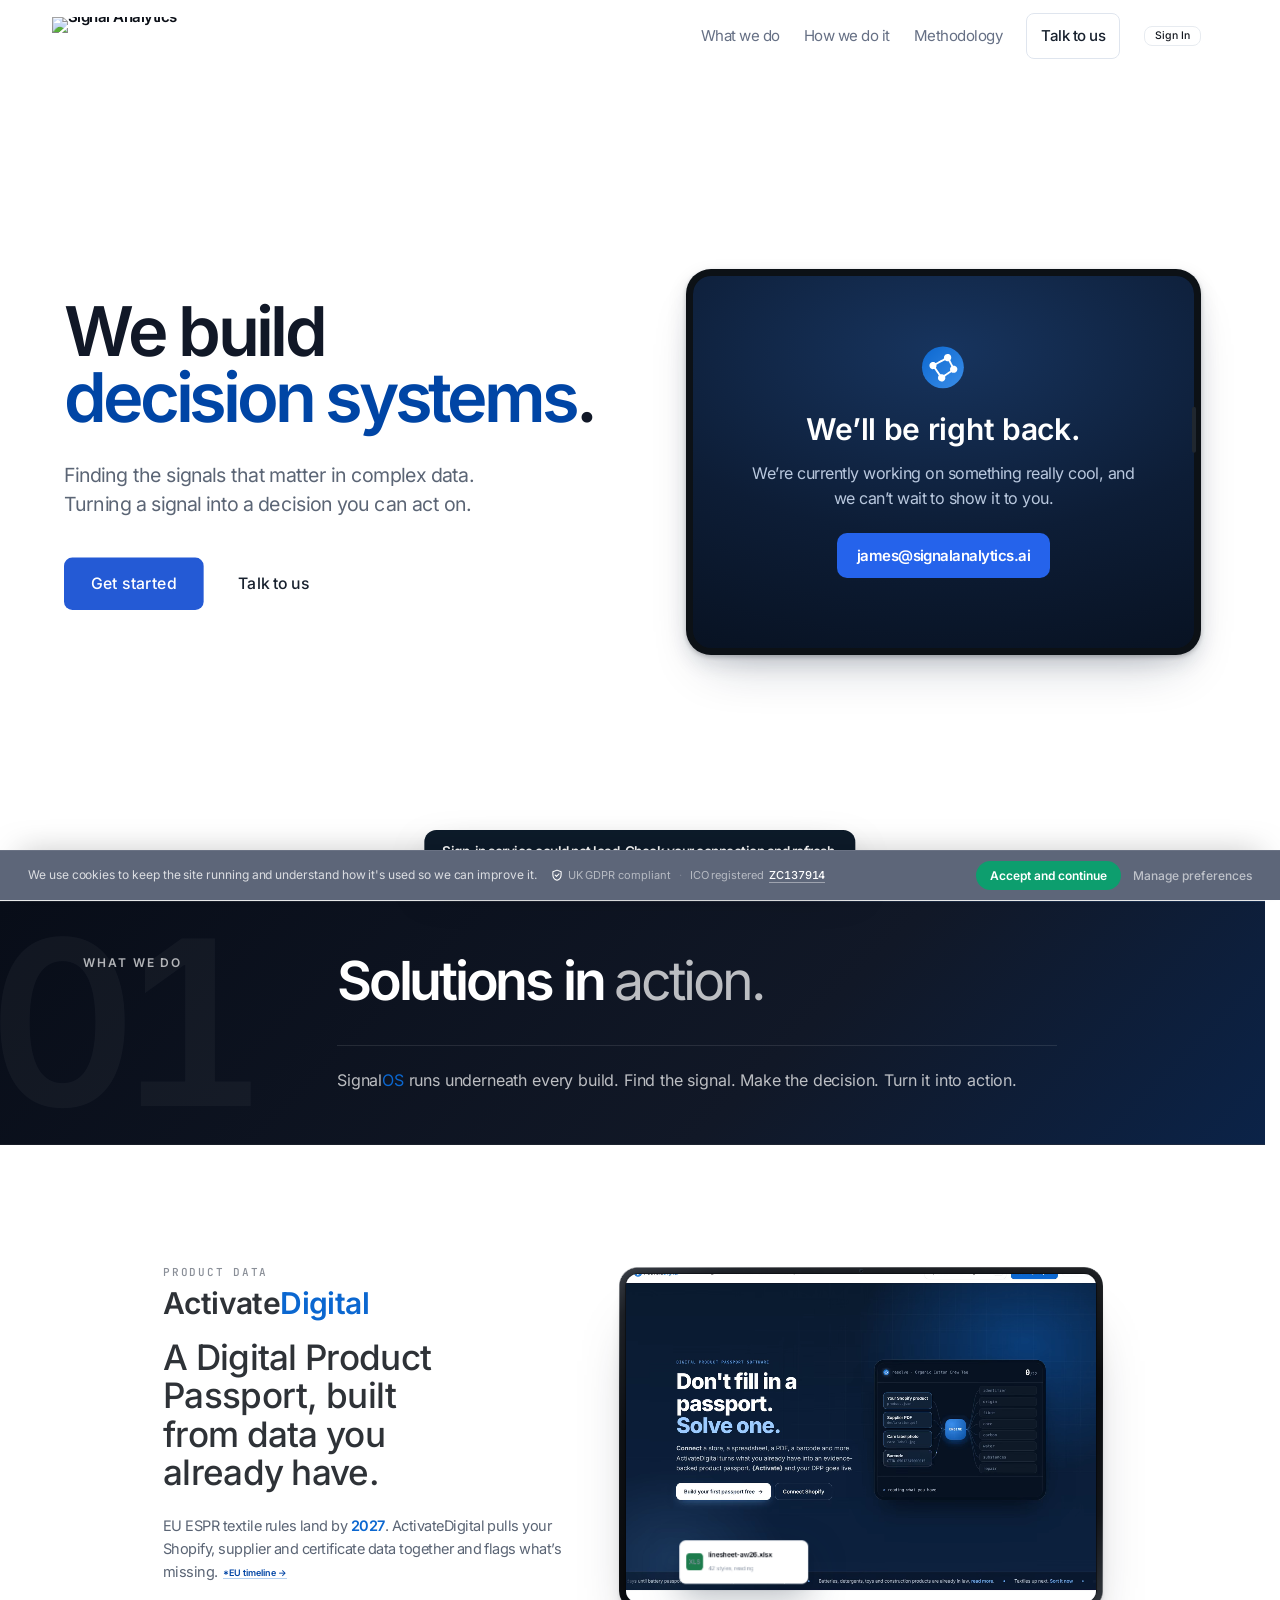
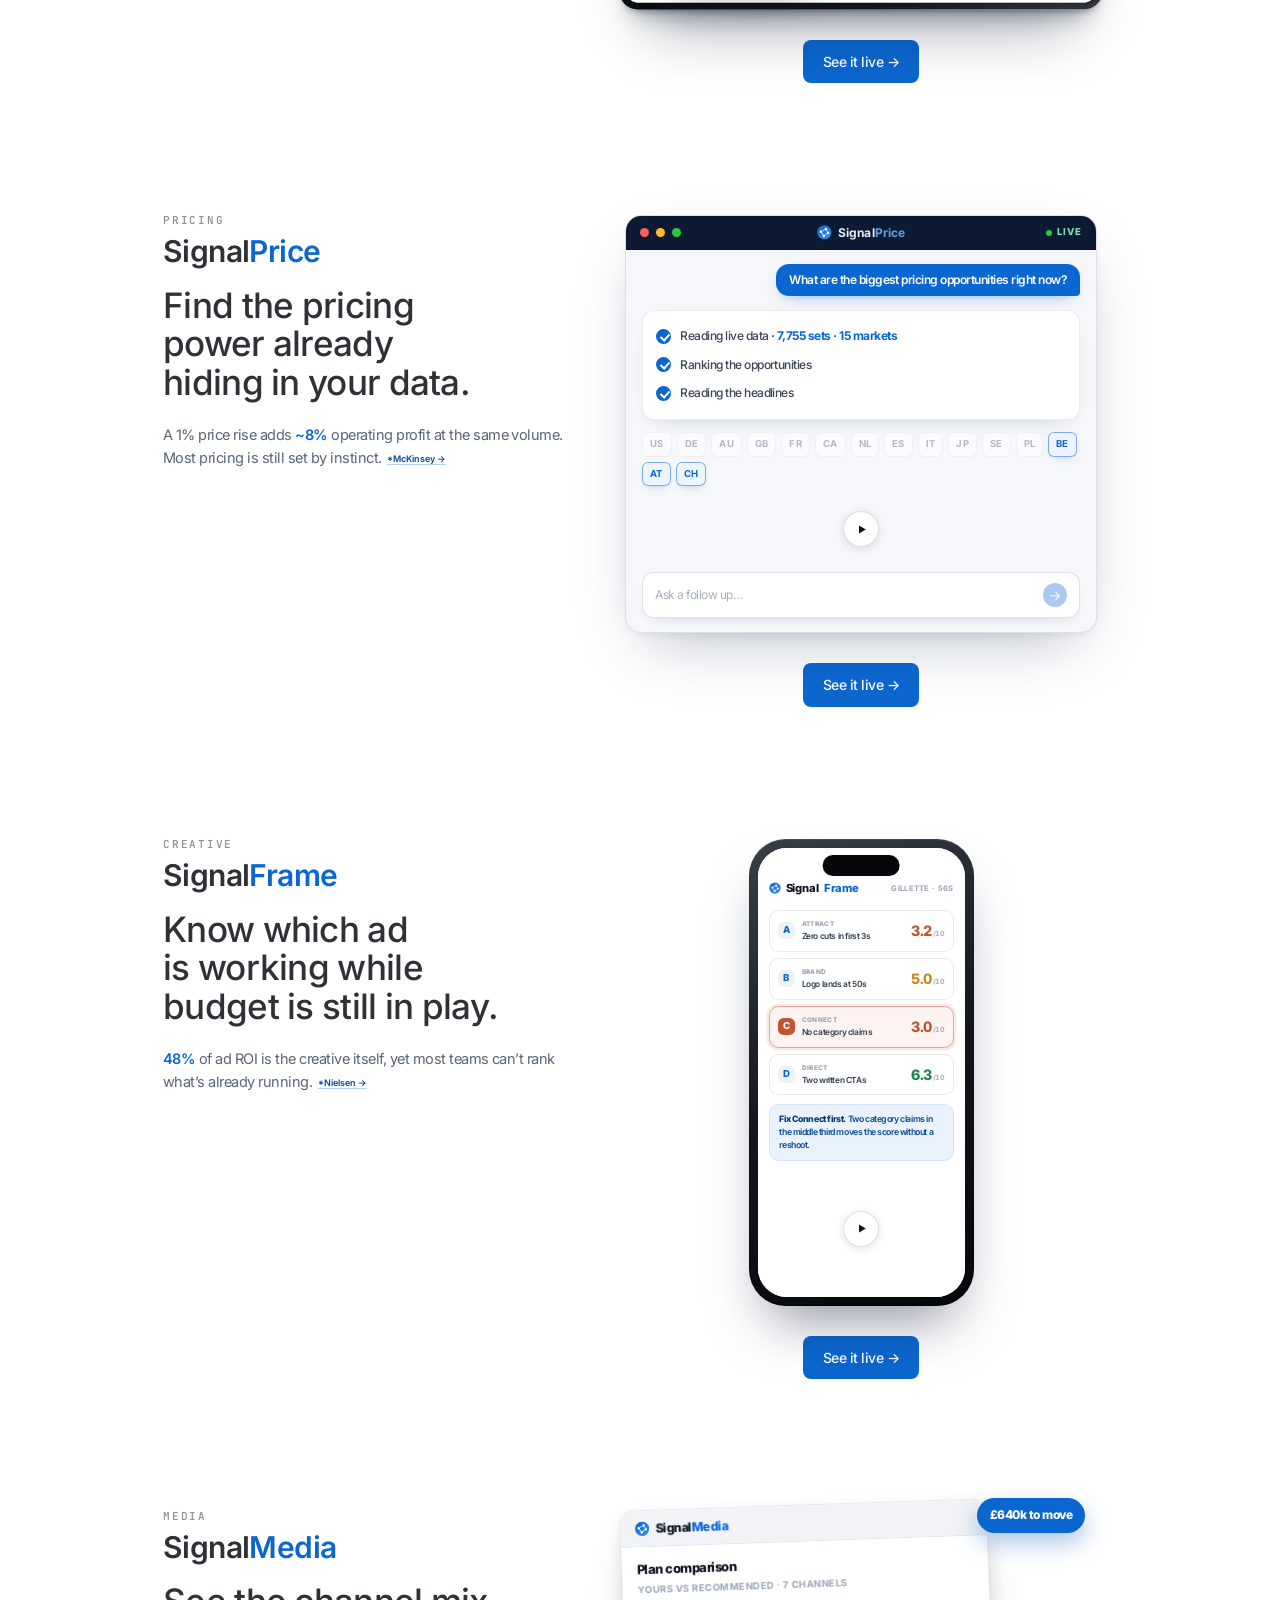
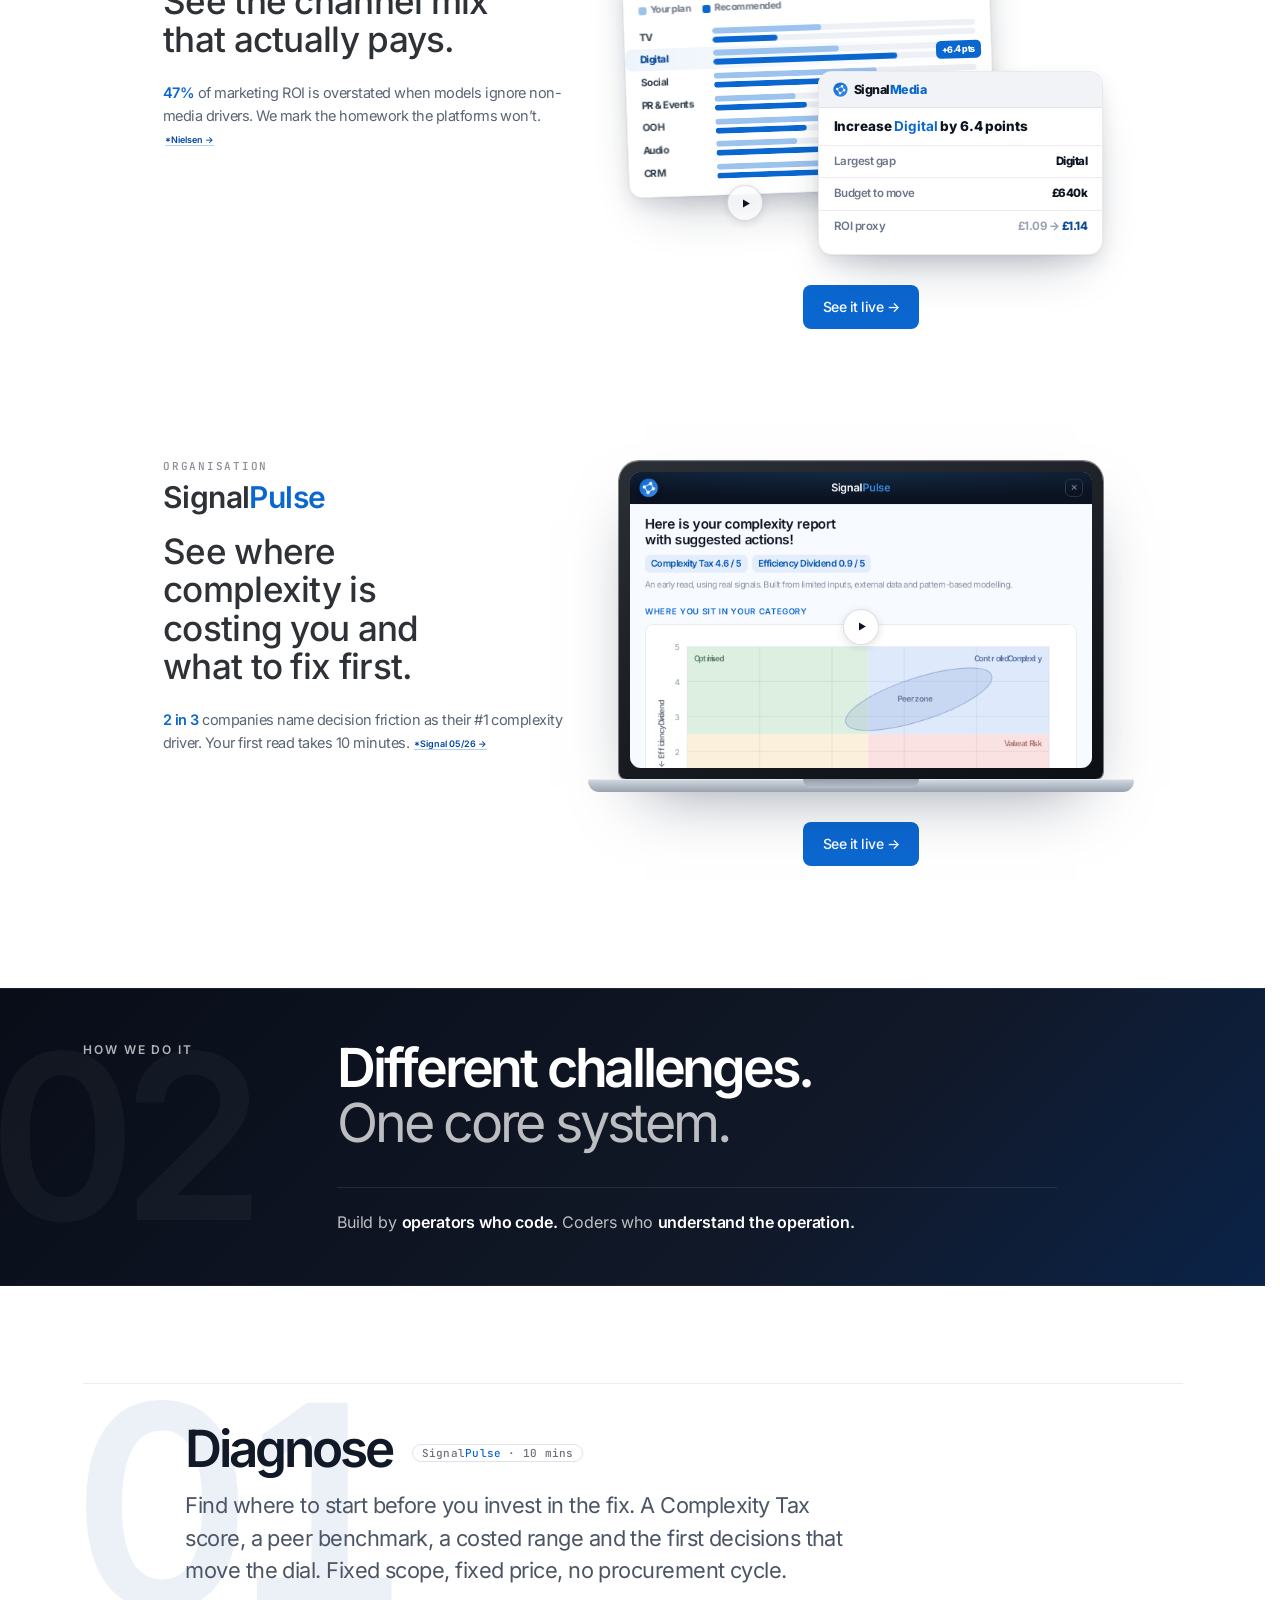
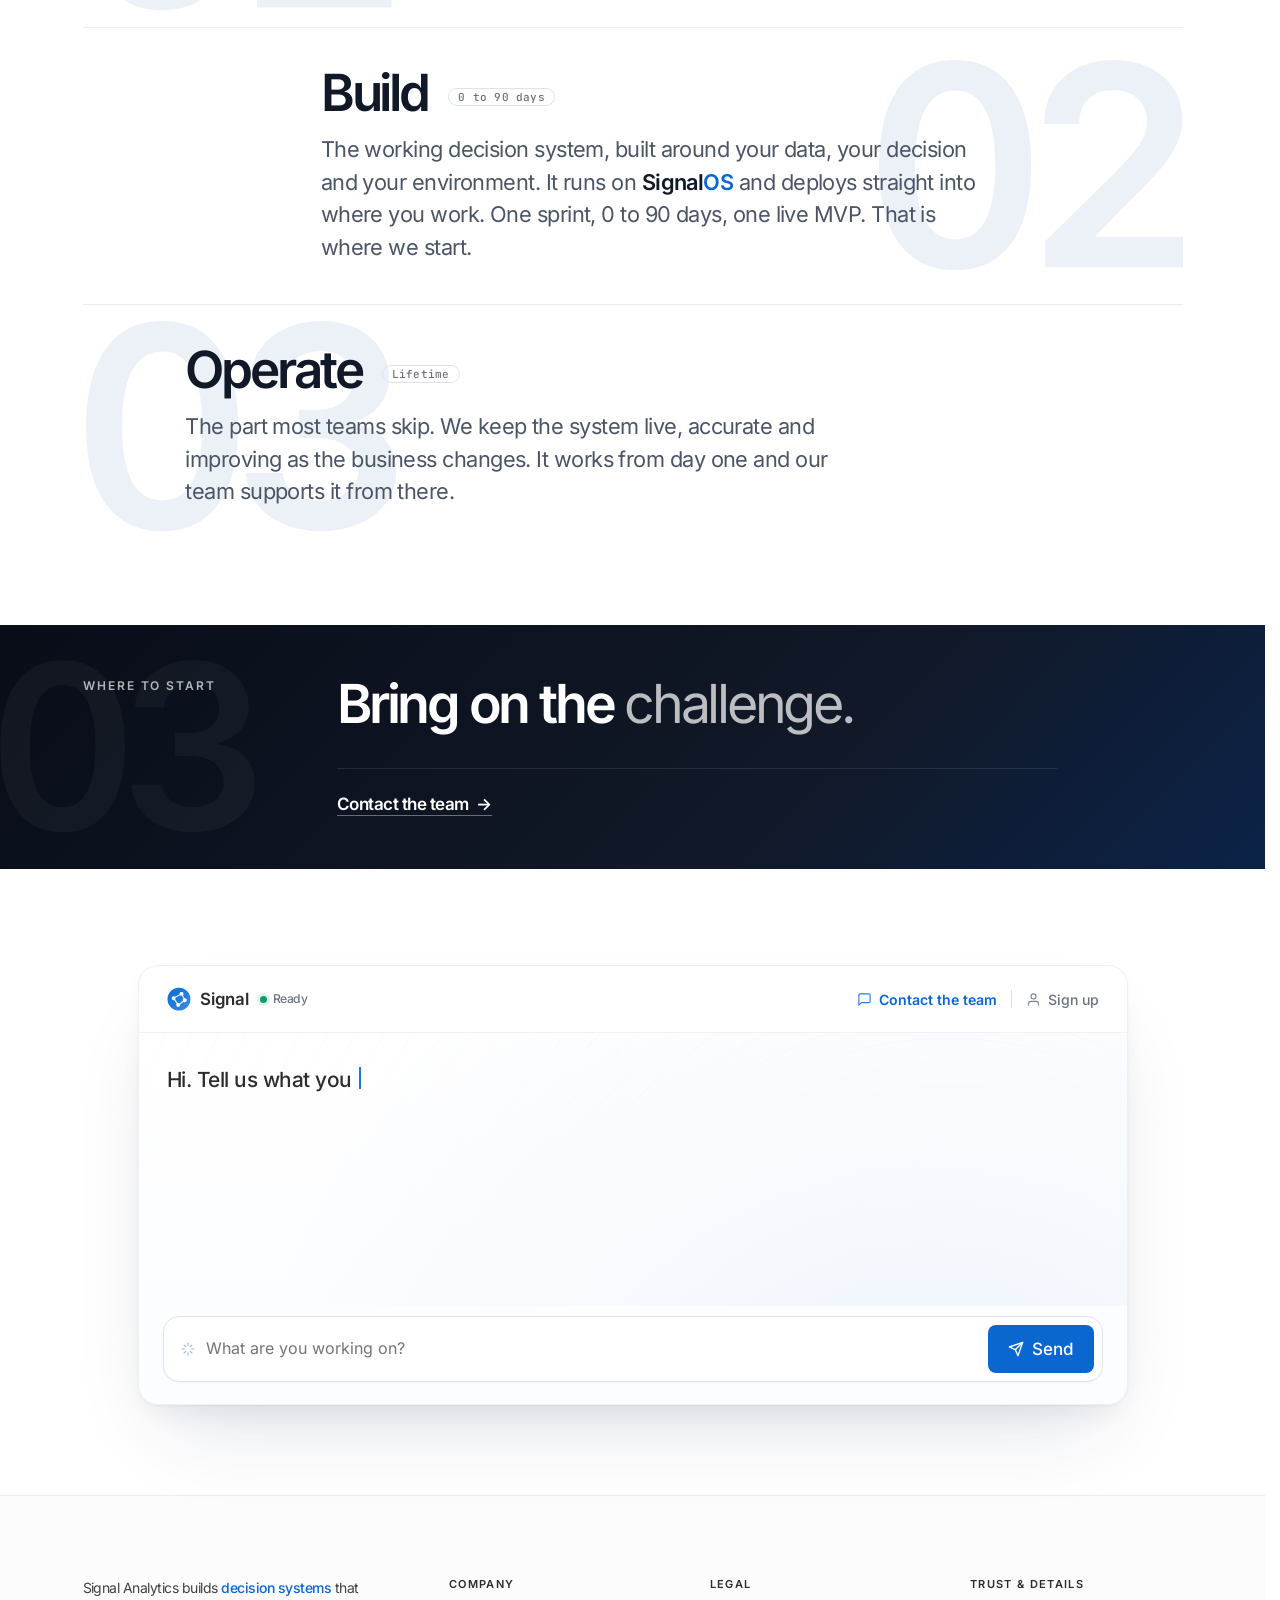
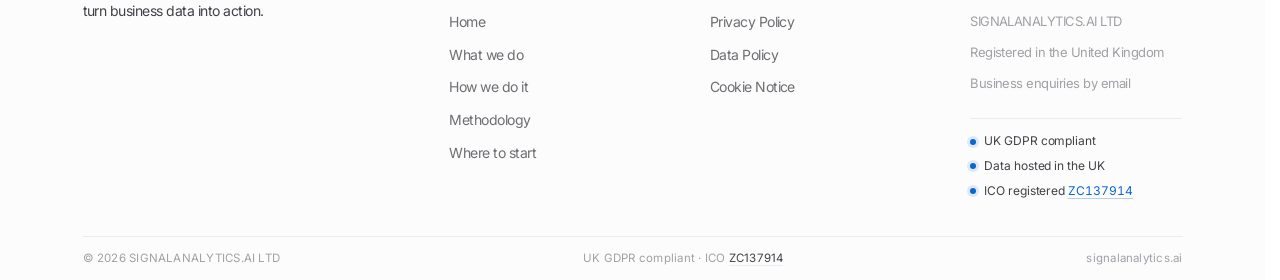
==== commit fc59ceab: "Hero shows holding message" ====
--- a/index.html
+++ b/index.html
@@ -14301,68 +14301,18 @@
       </div>
     </div>
 
-    <div class="sp-hero-right" id="spHeroViz" aria-label="A Signal decision system, live">
+    <div class="sp-hero-right" id="spHeroViz" aria-label="We will be right back">
       <div class="sp-ipad">
         <div class="sp-screen">
-          <a class="sp-teaser is-revealed" id="sp_teaser" href="#spHeroViz" aria-label="Score your business complexity live, now">
-            <span class="sp-teaser-cue">
-              <span class="sp-teaser-dot" aria-hidden="true"></span>
-              <span class="sp-teaser-txt">Score your business complexity live, now</span>
-              <span class="sp-teaser-arrow" aria-hidden="true">↓</span>
-            </span>
-          </a>
-          <div class="sp-canvas" id="sp_canvas">
-            <div class="sp-modal">
-              <div class="sp-modhead"><span class="sp-logo"><img src="assets/signal-mark.svg" alt="SignalPulse" width="26" height="26" style="display:block;width:100%;height:100%"></span>Signal<span class="sp-b">Pulse</span><span class="sp-x">✕</span></div>
-              <div class="sp-modbody">
-                <div class="sp-blayer" id="sp_bIntake">
-                  <div class="sp-chipbar">
-                    <span class="sp-chip"><span class="sp-ck">✓</span>Complexity Tax score</span>
-                    <span class="sp-chip"><span class="sp-ck">✓</span>Peer benchmark</span>
-                    <span class="sp-chip"><span class="sp-ck">✓</span>Cost range</span>
-                    <span class="sp-chip"><span class="sp-ck">✓</span>Tailored actions</span>
-                  </div>
-                  <div class="sp-ibody">
-                    <div class="sp-ihi">Hi,</div>
-                    <div class="sp-isub">This is a quick read on where complexity might be costing you. This is a beta, based on limited inputs. Contact us to run an in-depth analysis.</div>
-                    <div class="sp-ilabel">Your organisation</div>
-                    <div class="sp-itabs"><span class="sp-itab act">Company</span><span class="sp-itab">Charity</span></div>
-                    <div class="sp-ifield" id="sp_iOrg"><span class="sp-ph" id="sp_iOrgV">Start typing your organisation name…</span><span class="sp-mag">⌕</span></div>
-                    <span class="sp-ilink">Can't find organisation? Click here for proxy →</span>
-                    <div class="sp-ilabel">Company email</div>
-                    <div class="sp-ifield" id="sp_iEmail"><span class="sp-ph" id="sp_iEmailV">you@company.com</span></div>
-                    <div class="sp-ilabel">What category do you mainly play in?</div>
-                    <div class="sp-ifield" id="sp_iCat"><span class="sp-ph" id="sp_iCatV">Select a category…</span><span class="sp-chev">▾</span></div>
-                  </div>
-                </div>
-                <div class="sp-blayer" id="sp_bThink">
-                  <div class="sp-think">
-                    <div class="sp-gauge">
-                      <svg width="132" height="132" viewBox="0 0 132 132"><circle cx="66" cy="66" r="57" fill="none" stroke="#E3ECF7" stroke-width="9"></circle><circle id="sp_gArc" cx="66" cy="66" r="57" fill="none" stroke="#0B67D0" stroke-width="9" stroke-linecap="round" stroke-dasharray="358" stroke-dashoffset="358"></circle></svg>
-                      <div class="sp-num" id="sp_gNum">0</div>
-                    </div>
-                    <div class="sp-title">Running SignalPulse analysis</div>
-                    <div class="sp-telem">
-                      <div class="sp-row1"><span class="sp-eng"><span class="sp-dot"></span>SIGNAL ENGINE</span><span class="sp-step" id="sp_tStep">01 / 08</span></div>
-                      <div class="sp-row2"><div class="sp-cl" id="sp_tCl">Ingesting signals</div><div class="sp-score"><span id="sp_tScore">0.00</span> <span class="sp-of">/ 10</span></div></div>
-                    </div>
-                  </div>
-                </div>
-                <div class="sp-blayer" id="sp_bReport"><div class="sp-scroller" id="sp_scroller"></div></div>
-                <div class="sp-blayer sp-bcta" id="sp_bCta">
-                  <div class="sp-cta2">
-                    <h3 class="sp-cta2-h">Find the cost. <span class="sp-cta2-now">Find the fix.</span></h3>
-                    <button class="sp-cta2-btn" data-act="run">Run SignalPulse &rarr;</button>
-                    <div class="sp-cta2-sub">See your score in minutes.</div>
-                  </div>
-                </div>
-              </div>
-              <div class="sp-modfoot" id="sp_modfoot"></div>
-            </div>
+          <div class="sp-hold" style="position:absolute;inset:0;display:flex;flex-direction:column;align-items:center;justify-content:center;text-align:center;padding:8% 10%;background:radial-gradient(120% 90% at 50% 20%,#17345e 0%,#0d1d36 55%,#081222 100%);color:#fff;border-radius:inherit">
+            <img src="assets/signal-mark.svg" alt="" width="44" height="44" style="width:44px;height:44px;margin-bottom:22px">
+            <div style="font-weight:600;font-size:clamp(20px,2.4vw,30px);line-height:1.2;letter-spacing:-.01em;margin-bottom:14px">We&rsquo;ll be right back.</div>
+            <p style="margin:0 0 22px;font-size:clamp(14px,1.25vw,17px);line-height:1.55;color:#b9c8de;max-width:30em">We&rsquo;re currently working on something really cool, and we can&rsquo;t wait to show it to you.</p>
+            <a href="mailto:james@signalanalytics.ai" style="display:inline-block;background:#2563eb;color:#fff;text-decoration:none;font-weight:600;font-size:15px;padding:11px 20px;border-radius:10px">james@signalanalytics.ai</a>
           </div>
         </div>
       </div>
-      <div class="sp-devcap"><span class="sp-cdot"></span><span id="sp_devcapT">A Signal decision system, live.</span></div>
+      
     </div>
   </div>
   <div class="container hero-footnote-wrap">
@@ -24992,7 +24942,6 @@
 <link id="signal-home-theme" rel="stylesheet" href="assets/signal-design/homepage.7ccd4e4c85d1.css">
 
 <!-- holding-mode: added for GitHub Pages while the Google Cloud backend is offline -->
-<div id="holdbar" style="position:fixed;bottom:0;left:0;right:0;z-index:2147483000;background:#0b2a6b;color:#fff;font:500 14px/1.4 Inter,system-ui,sans-serif;text-align:center;padding:9px 16px">Some live features are temporarily offline. To get in touch, email <a href="mailto:james@signalanalytics.ai" style="color:#9cc3ff;text-decoration:underline">james@signalanalytics.ai</a></div>
 <script>
 (function(){
   var MAIL='mailto:james@signalanalytics.ai';
